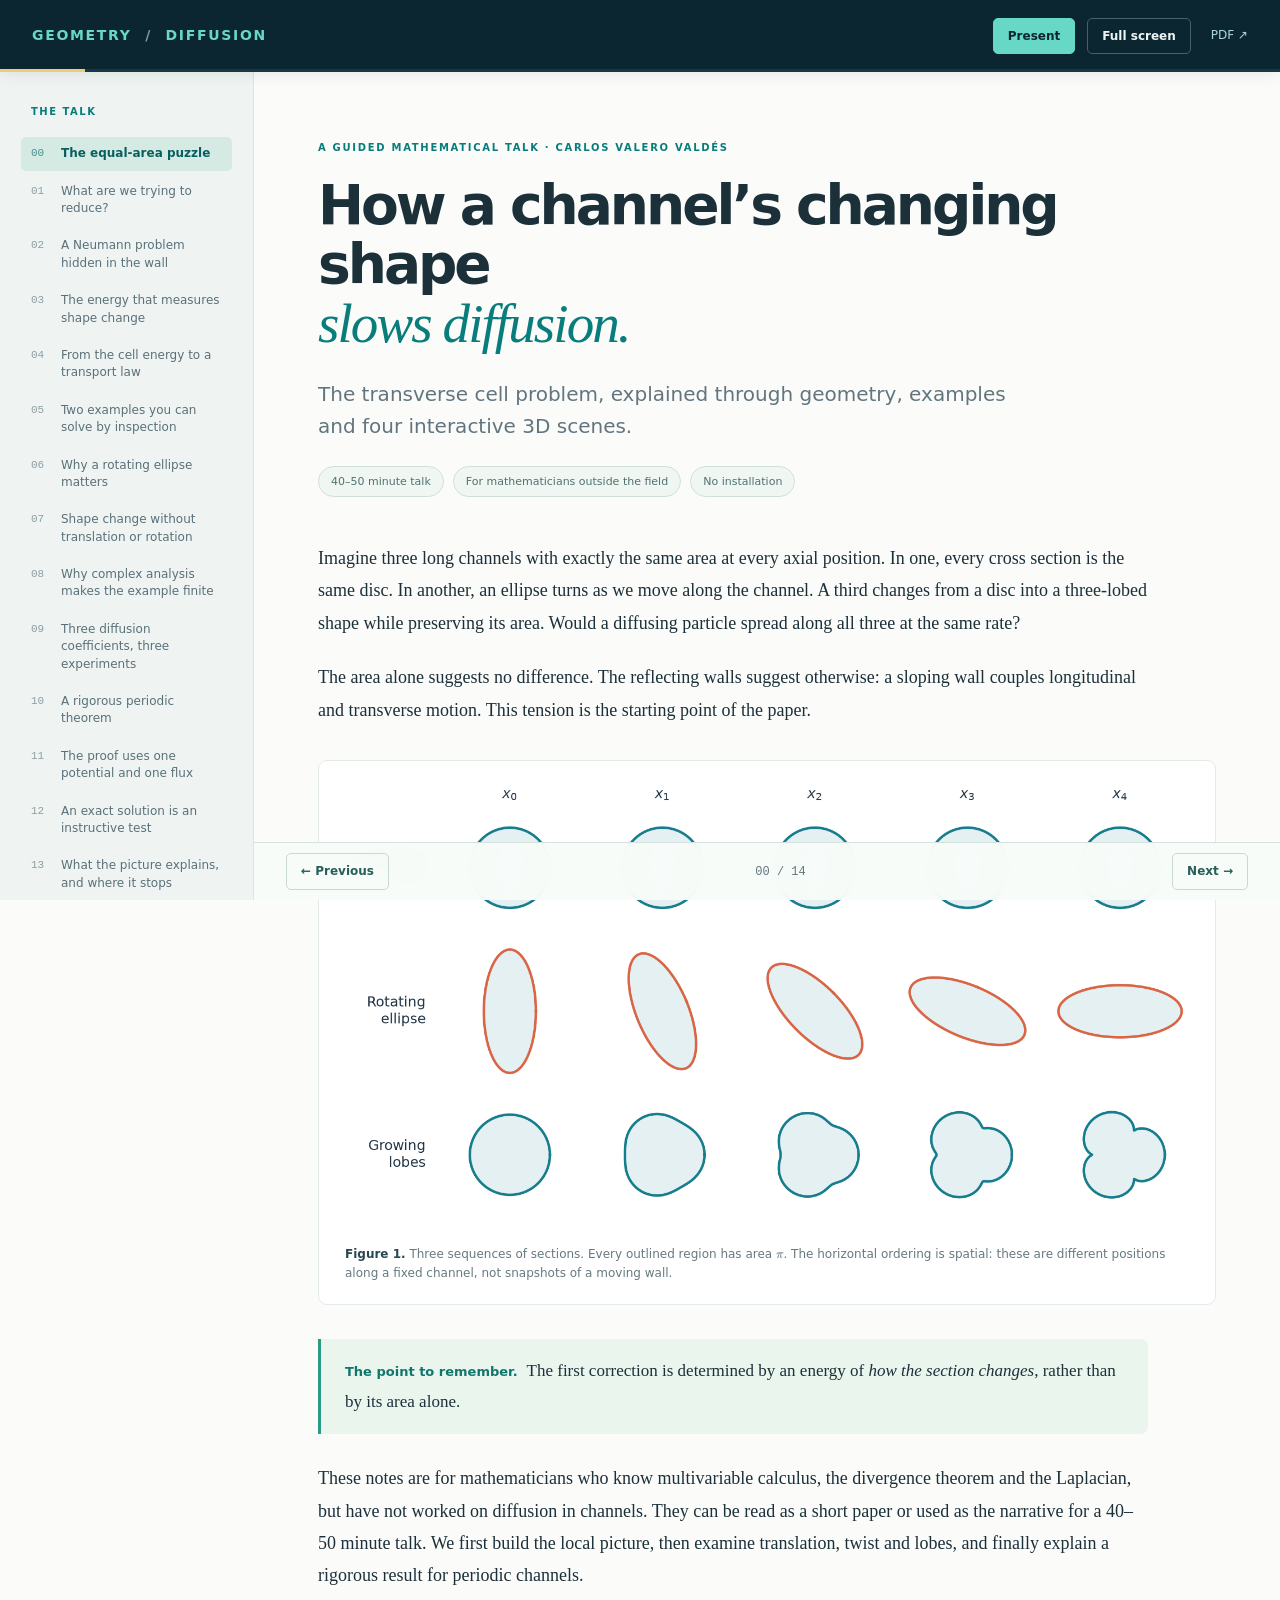
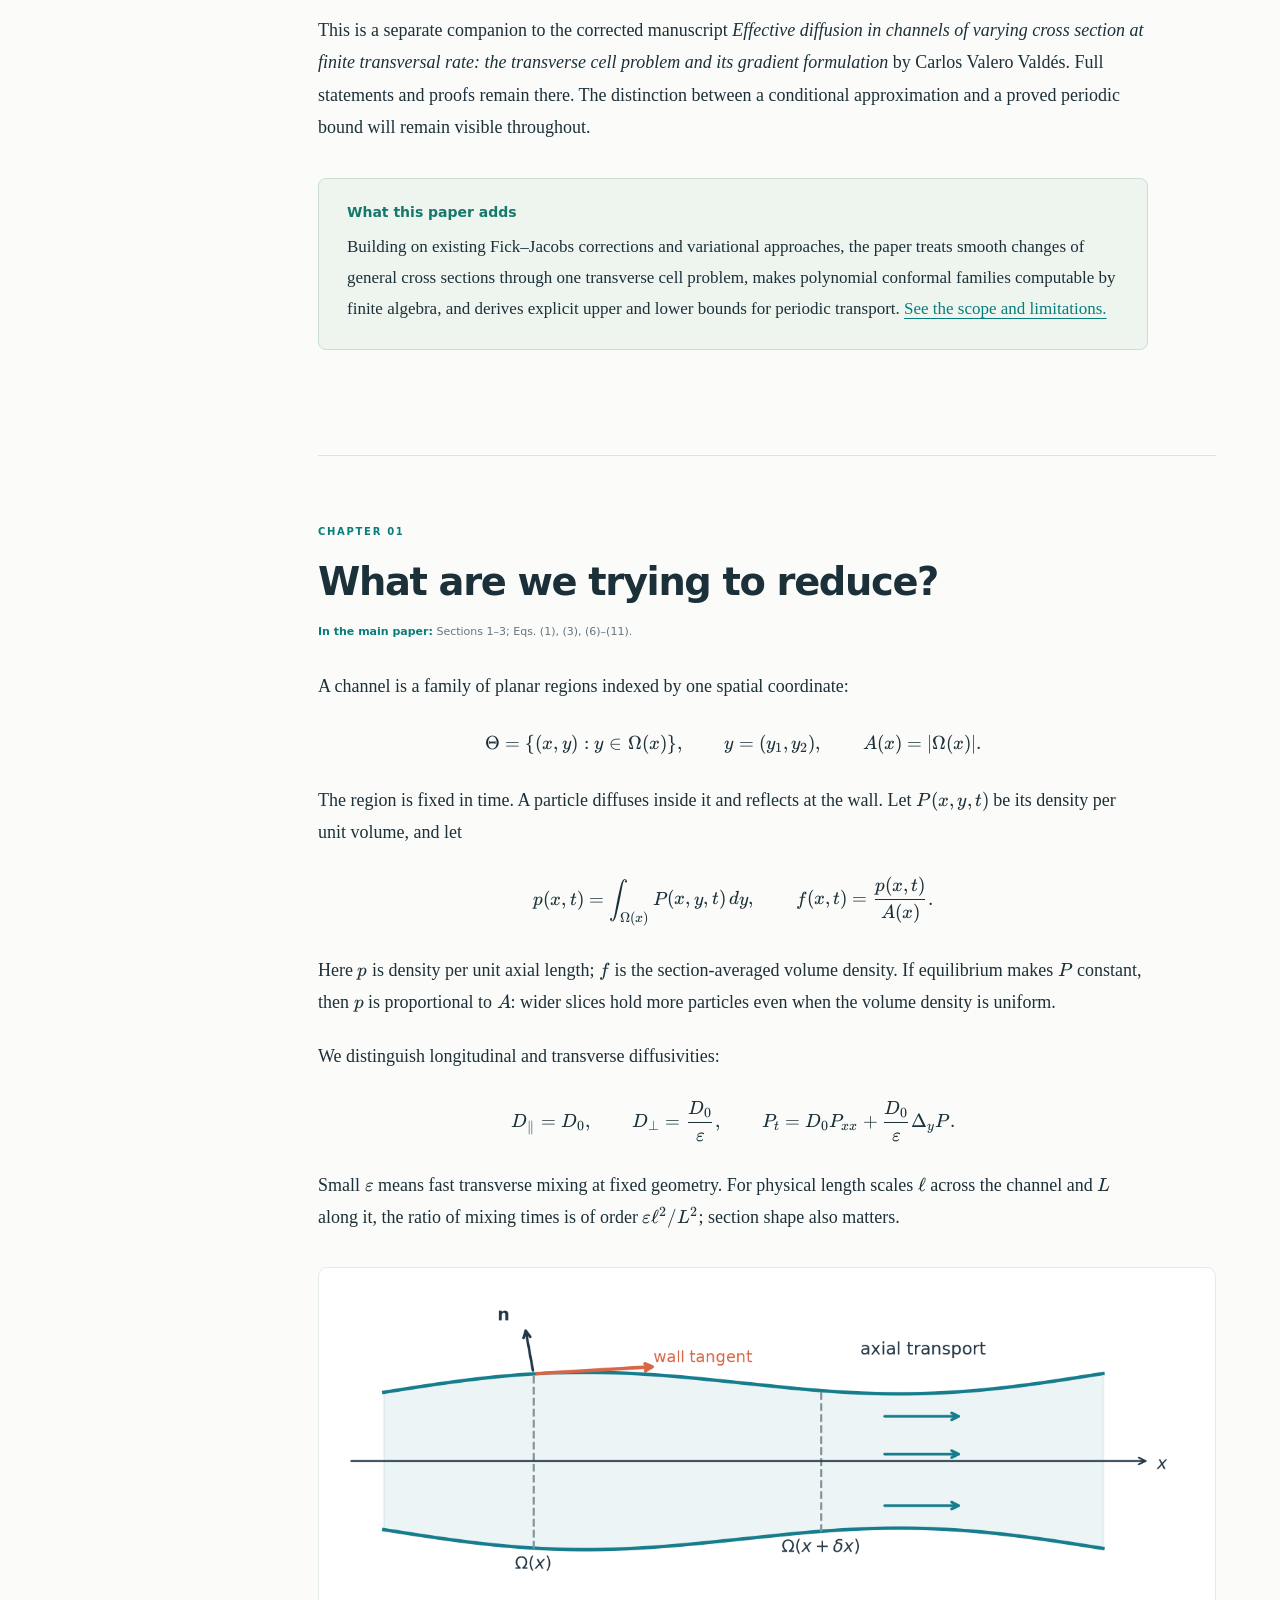
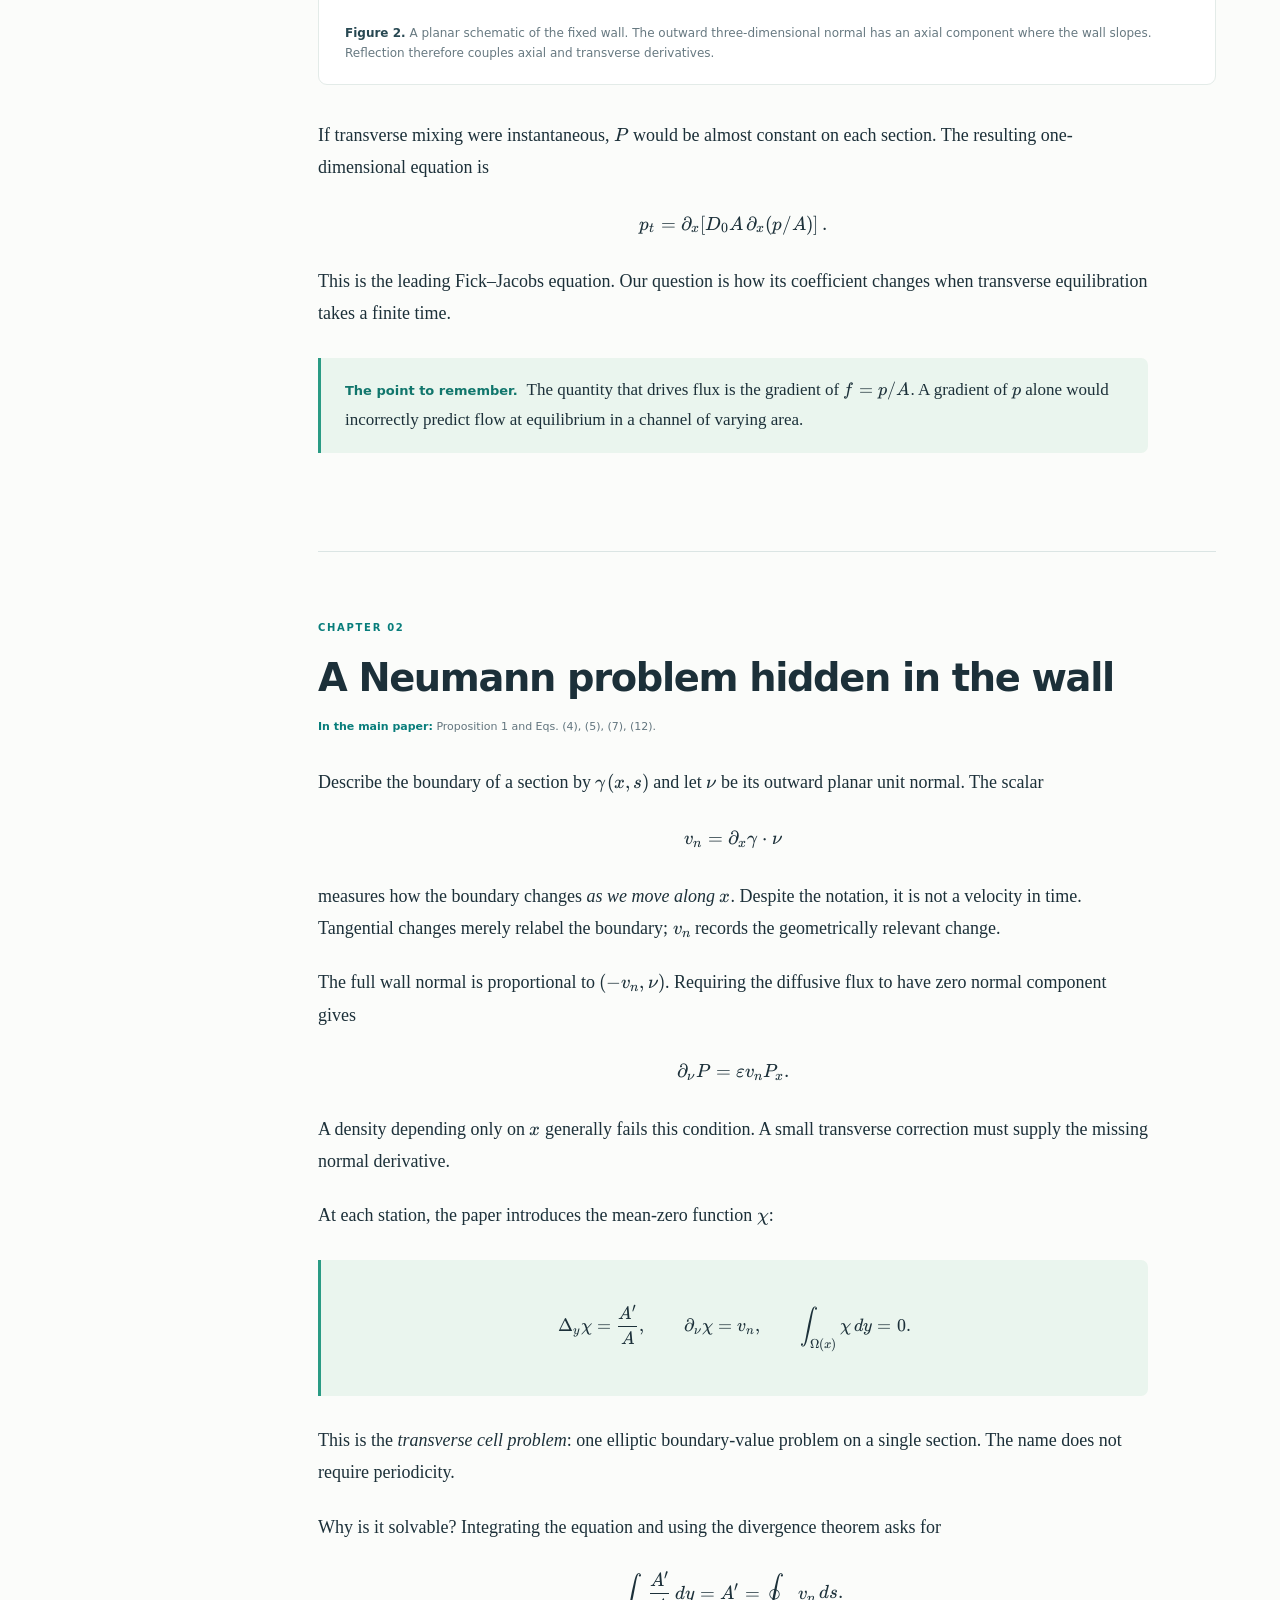
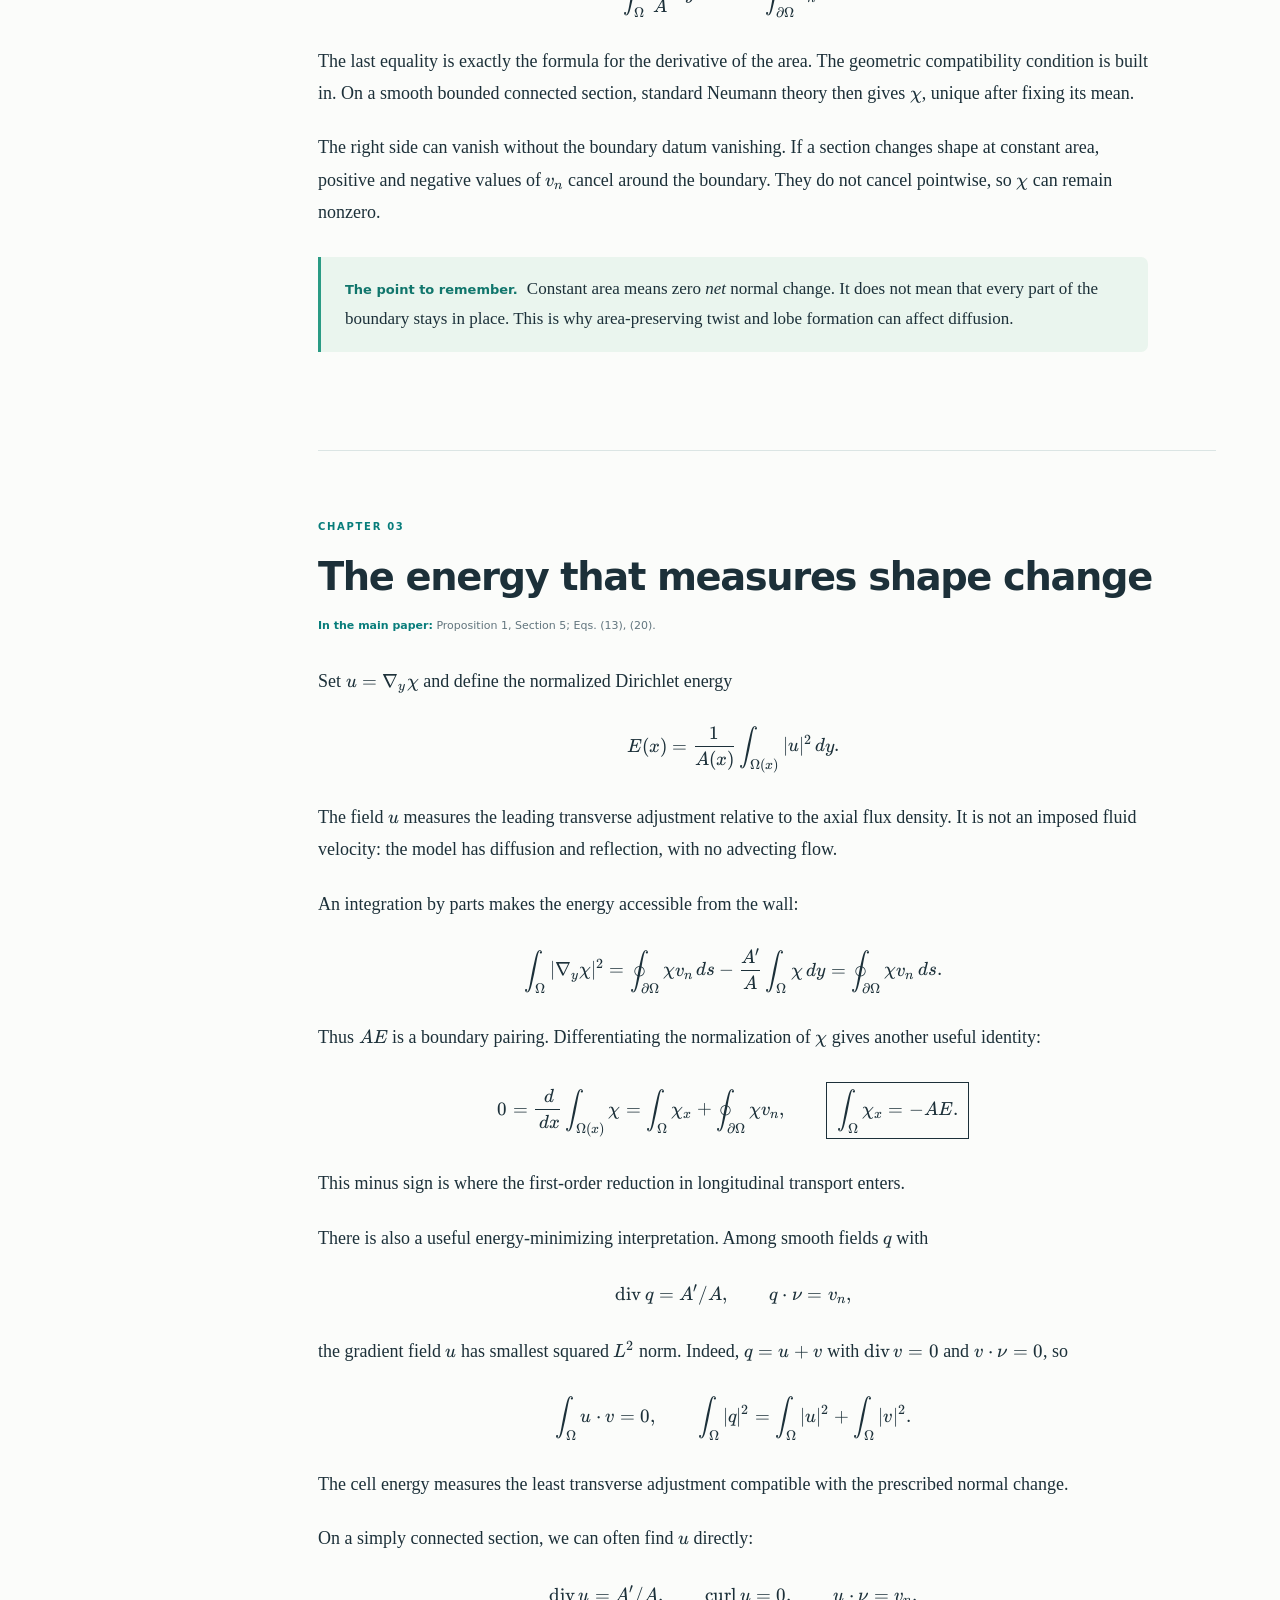
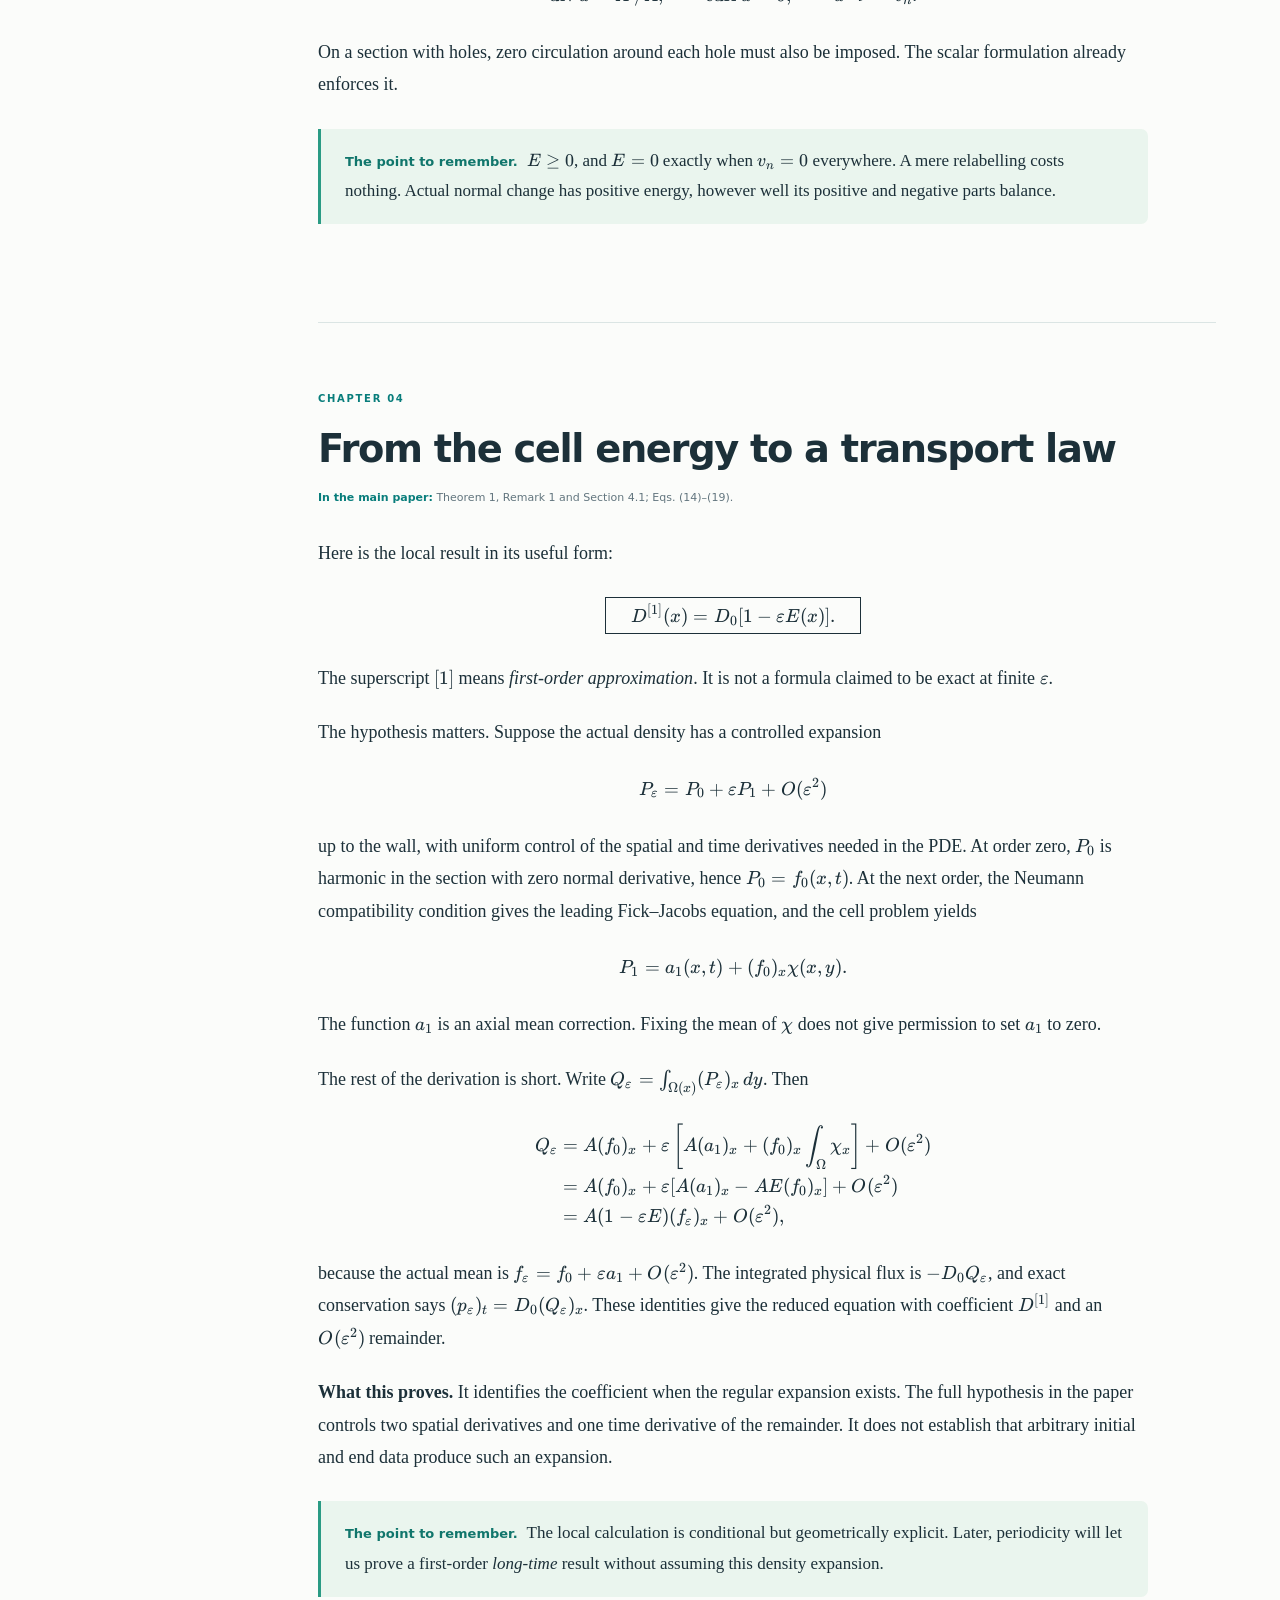
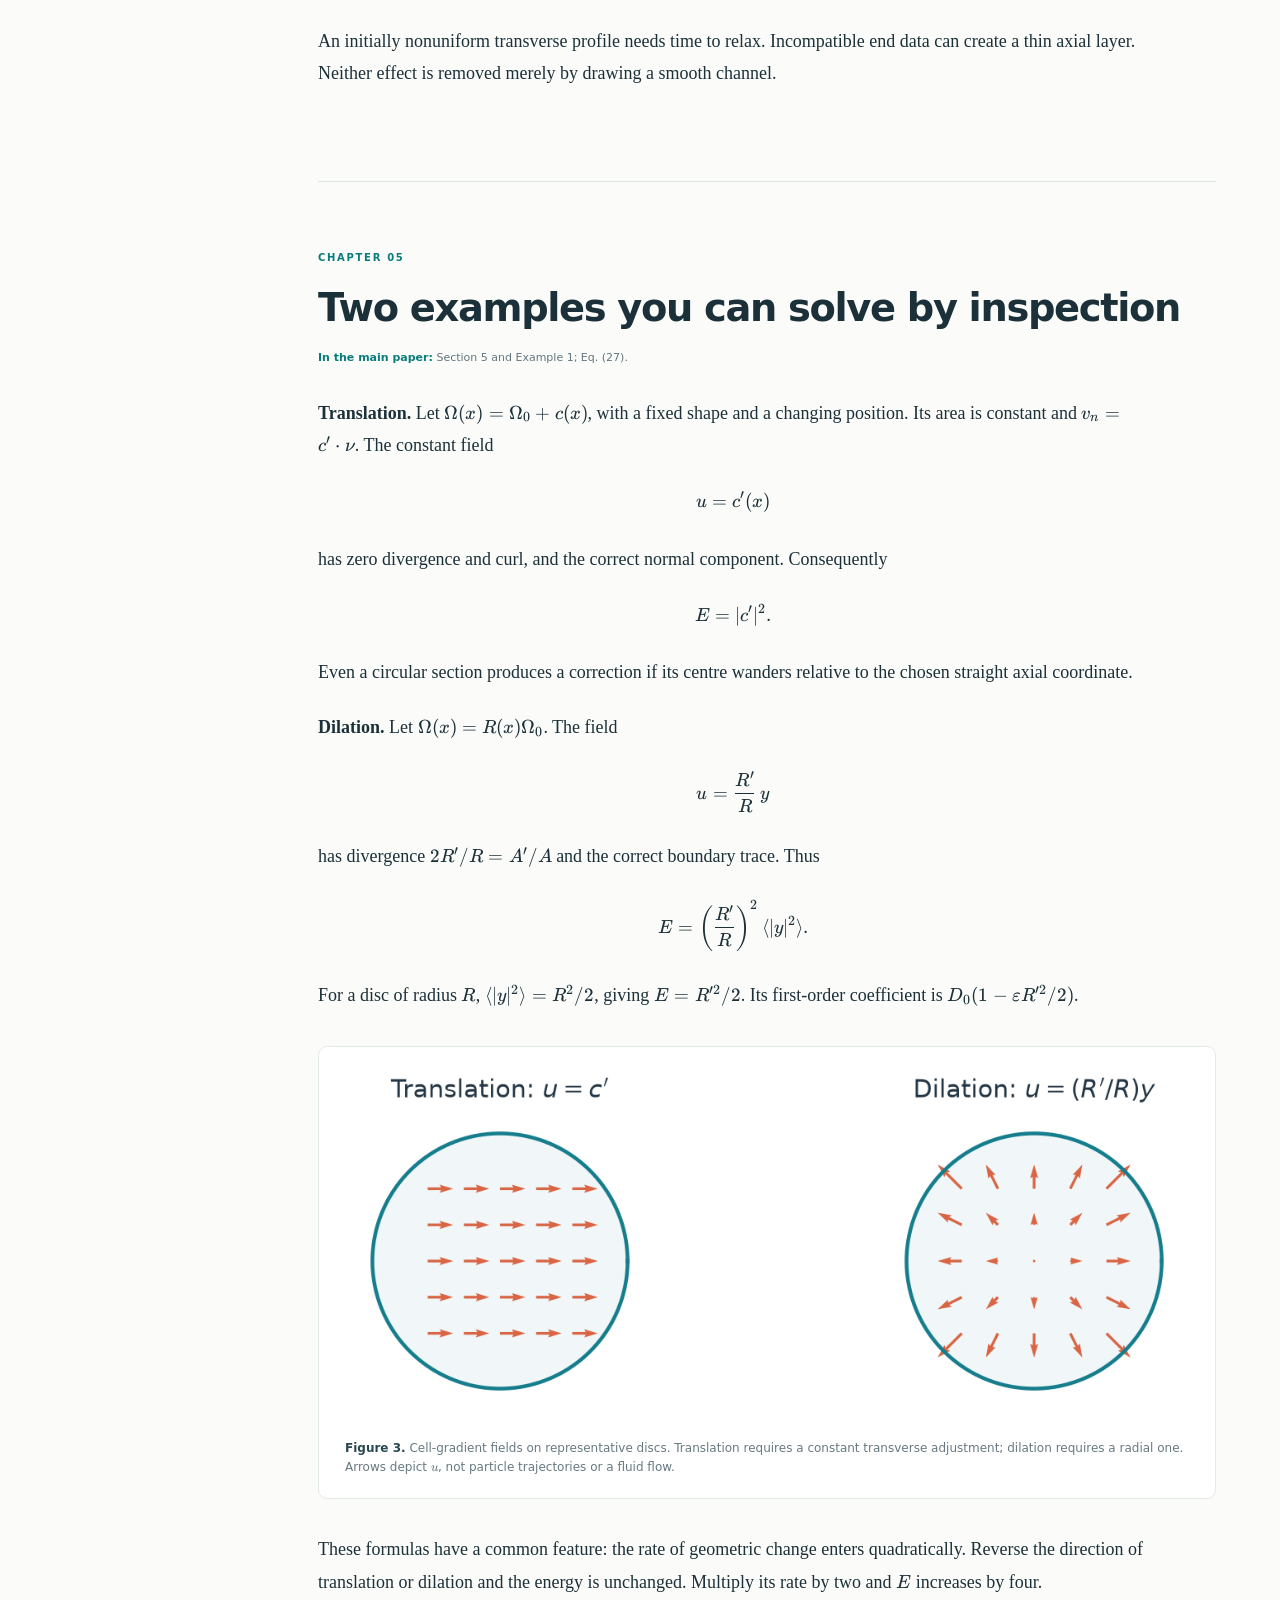
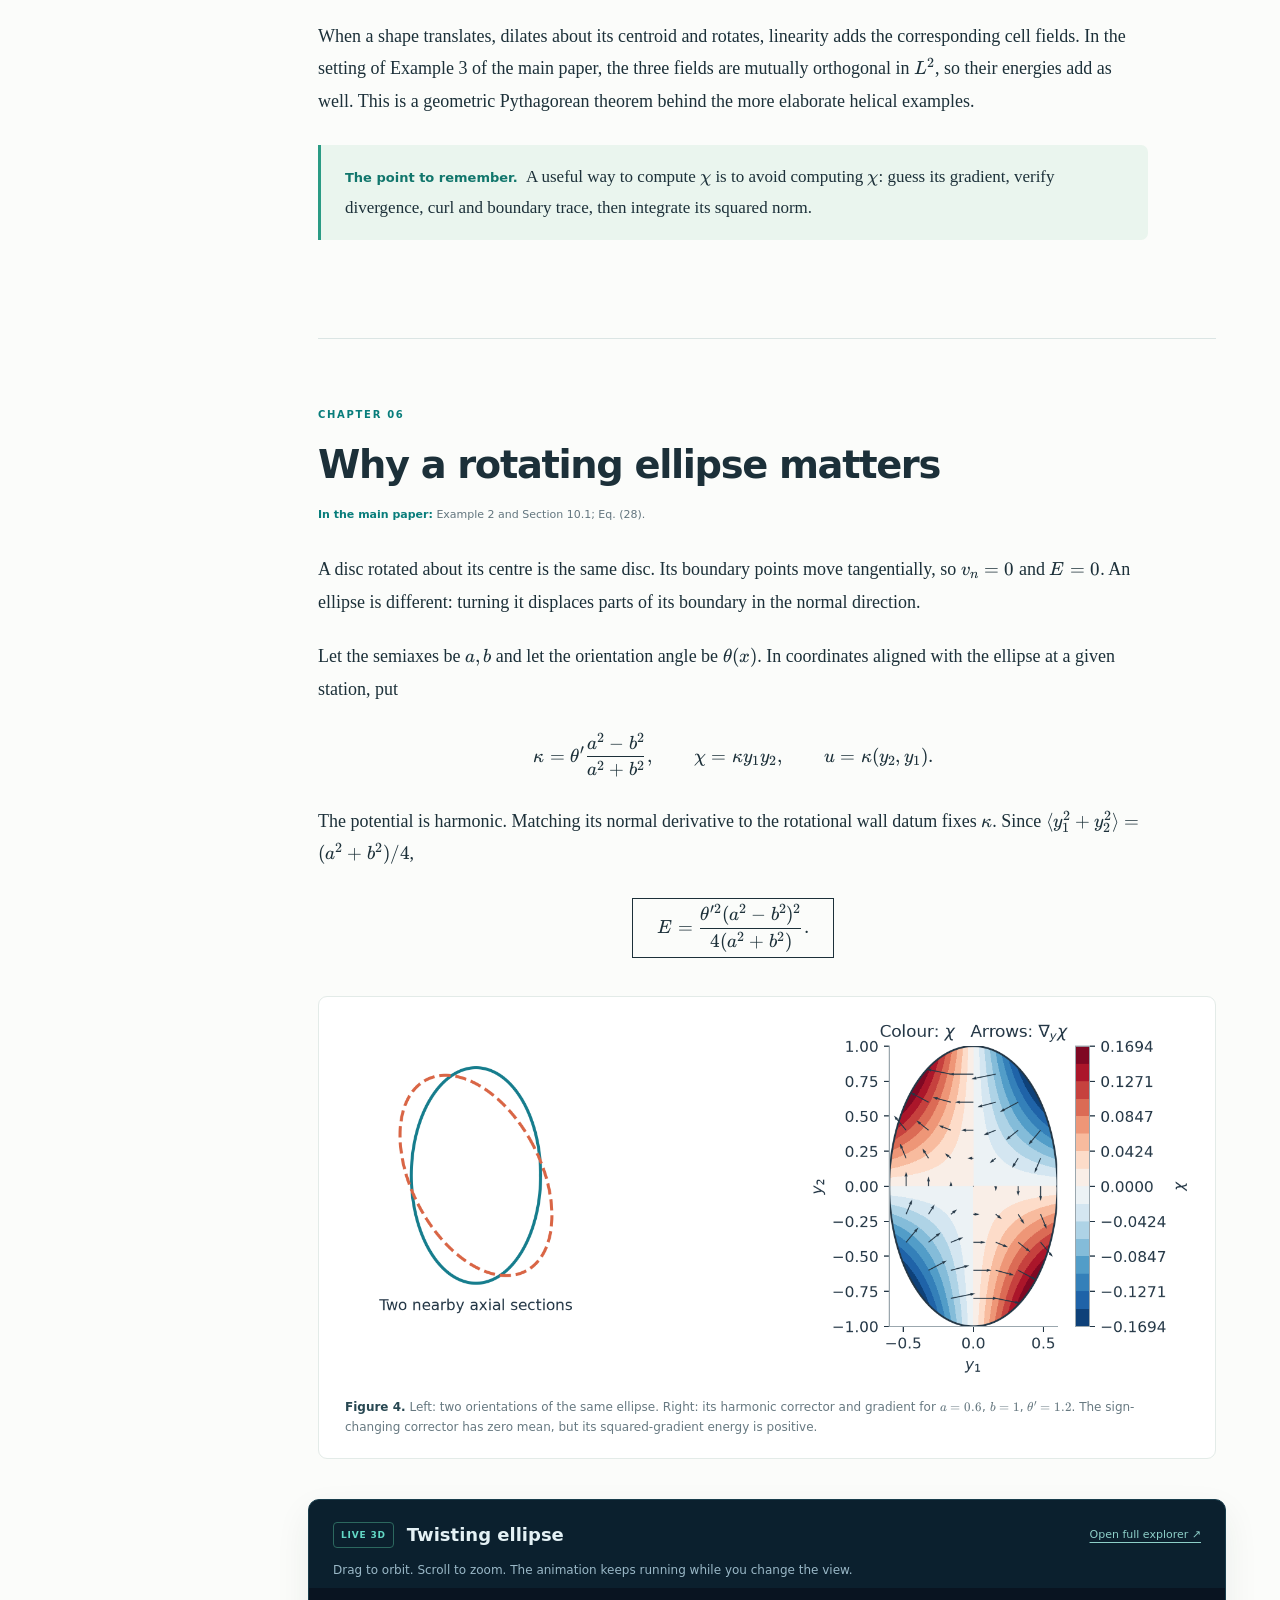
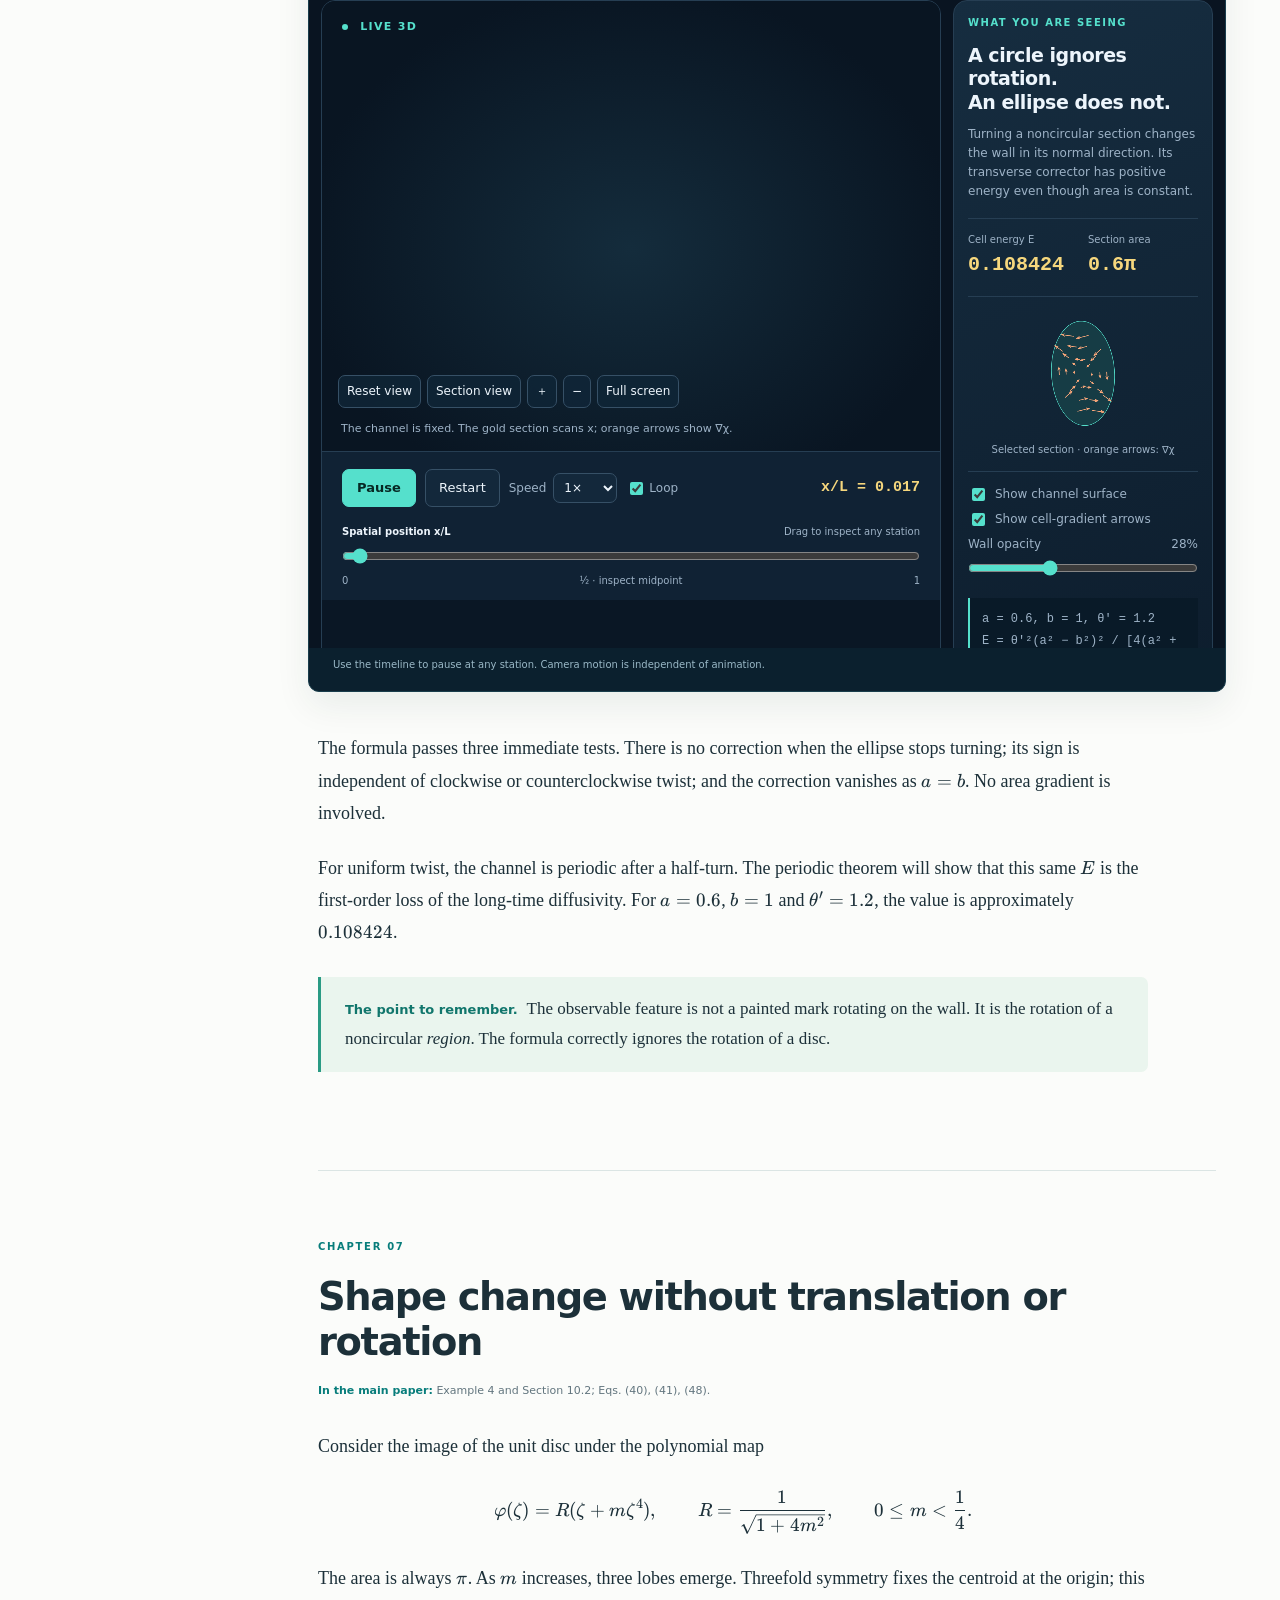
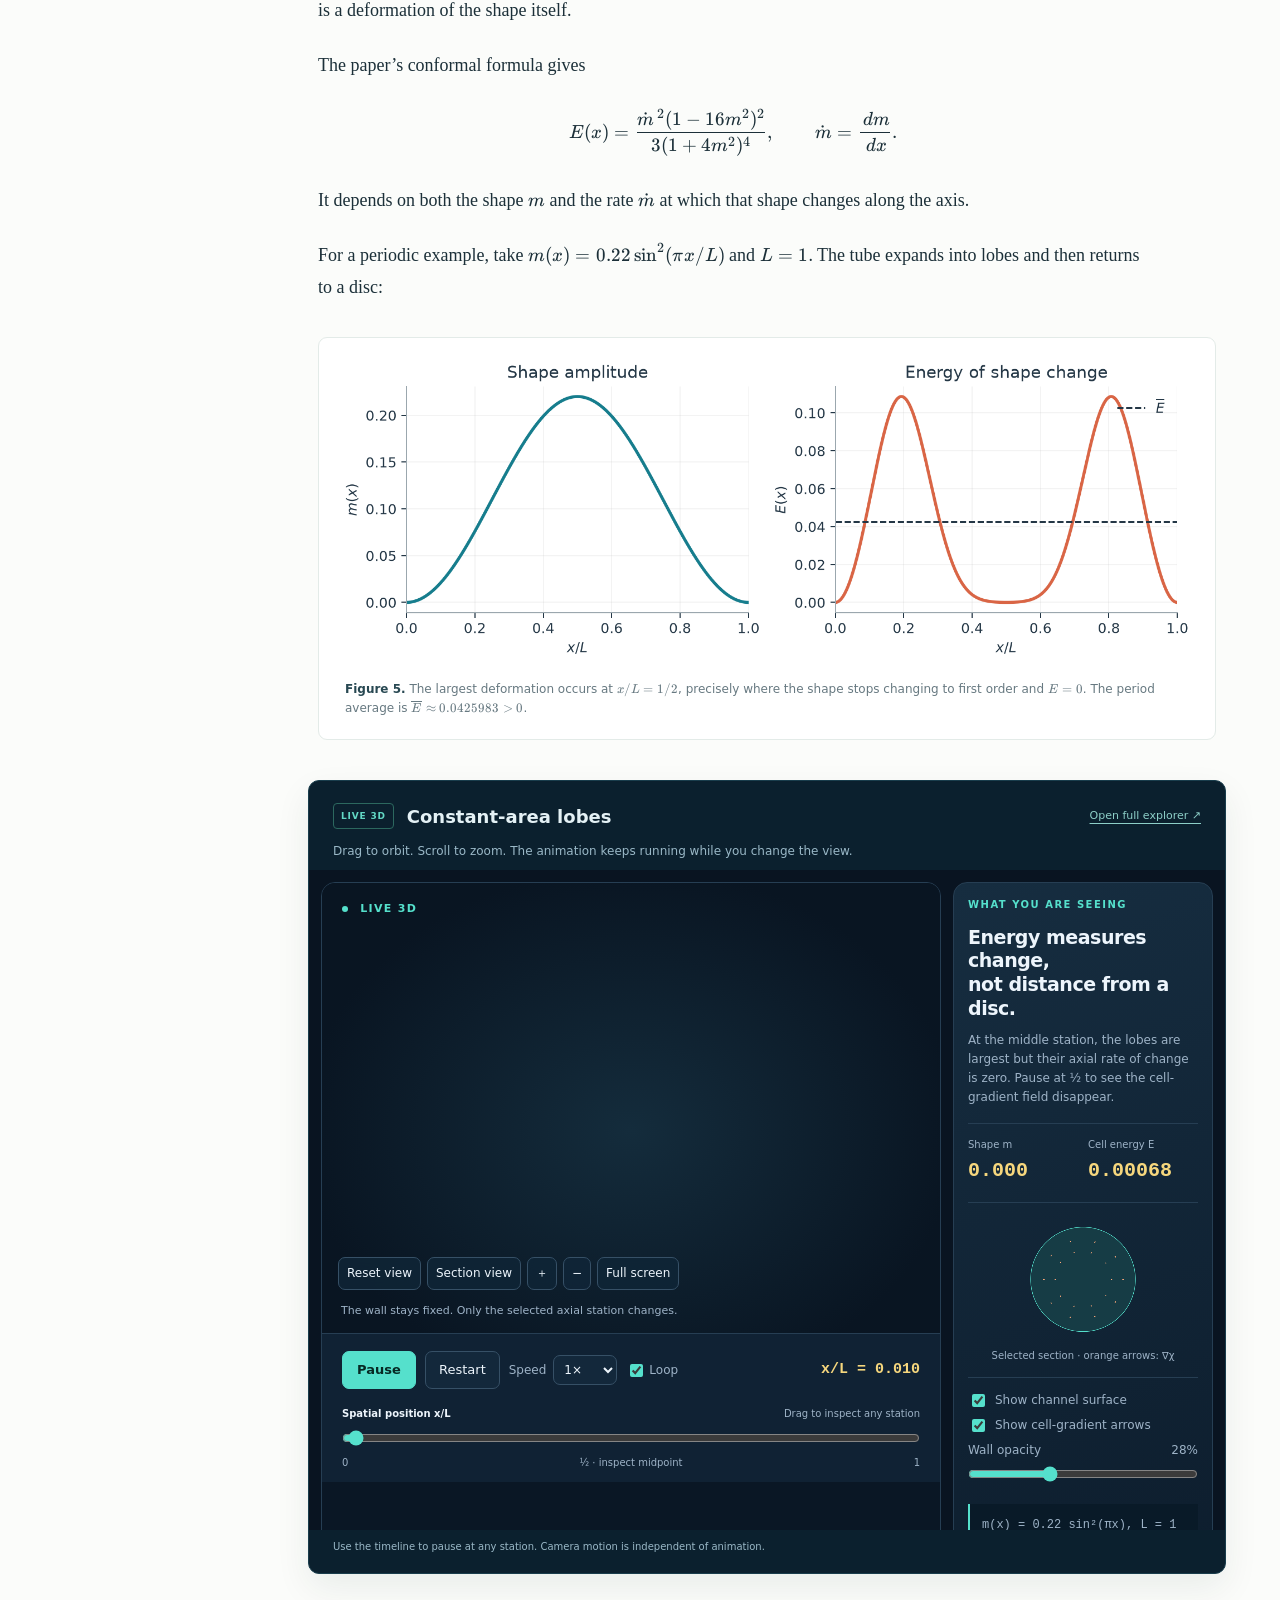
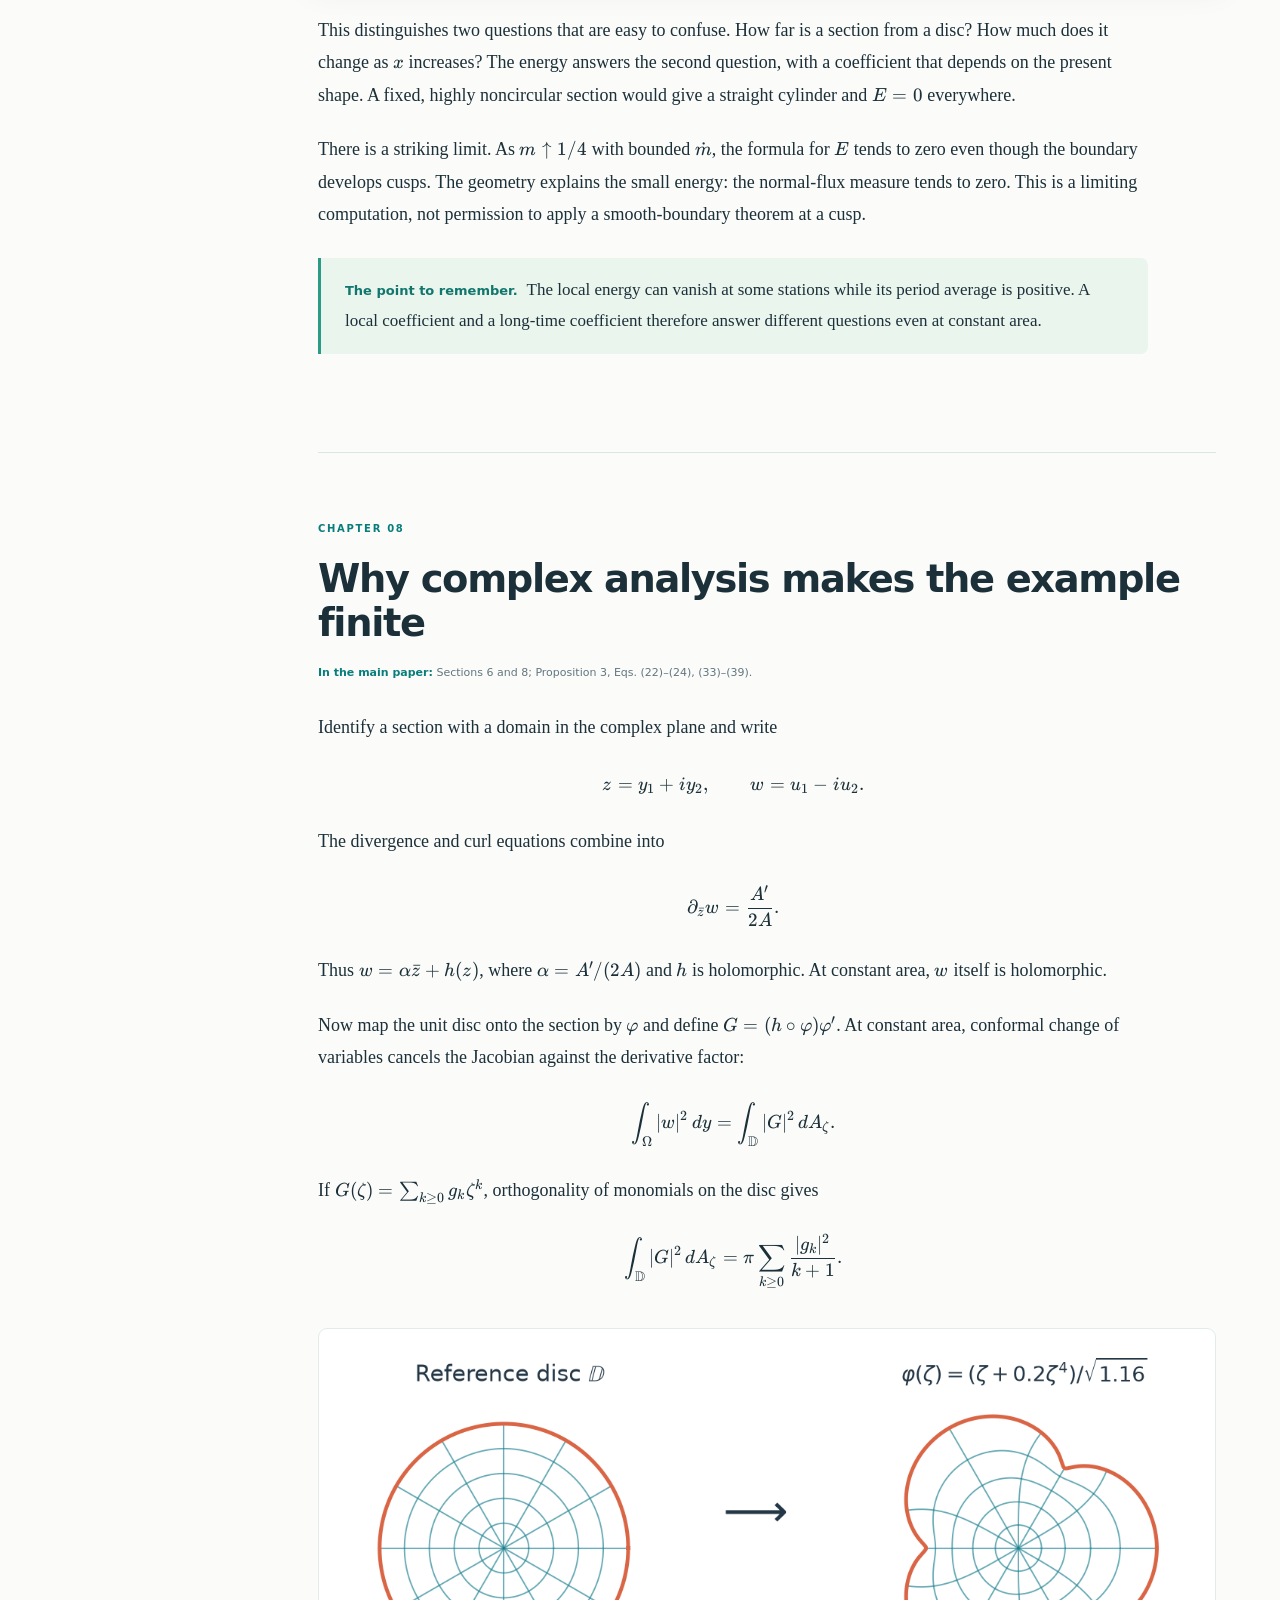
==== index.html @ 23d2cef8 "Publish interactive geometry and diffusion presentation" ====
<!doctype html><html lang="en"><head><meta charset="utf-8"><meta name="viewport" content="width=device-width,initial-scale=1"><meta name="description" content="An accessible mathematical talk about how changing cross sections slow diffusion, with four interactive 3D examples."><meta name="theme-color" content="#0c2631"><title>How a channel’s changing shape slows diffusion</title><link rel="stylesheet" href="vendor/katex.min.css"><link rel="stylesheet" href="site.css"></head><body>
<a class="skip" href="#opening">Skip to the presentation</a>
<header class="topbar"><a class="wordmark" href="#opening">GEOMETRY <span>/</span> DIFFUSION</a><div class="top-actions"><button id="contentsButton" aria-expanded="false">Contents</button><button id="presentButton">Present</button><button id="fullscreenButton">Full screen</button><a href="expository_annex.pdf">PDF ↗</a></div><div class="progress"><span id="progress"></span></div></header>
<aside class="contents" id="contents"><div class="contents-title">THE TALK</div><nav aria-label="Chapters"><a href="#opening" data-chapter="0"><span>00</span>The equal-area puzzle</a><a href="#what-are-we-trying-to-reduce" data-chapter="1"><span>01</span>What are we trying to reduce?</a><a href="#a-neumann-problem-hidden-in-the-wall" data-chapter="2"><span>02</span>A Neumann problem hidden in the wall</a><a href="#the-energy-that-measures-shape-change" data-chapter="3"><span>03</span>The energy that measures shape change</a><a href="#from-the-cell-energy-to-a-transport-law" data-chapter="4"><span>04</span>From the cell energy to a transport law</a><a href="#two-examples-you-can-solve-by-inspection" data-chapter="5"><span>05</span>Two examples you can solve by inspection</a><a href="#why-a-rotating-ellipse-matters" data-chapter="6"><span>06</span>Why a rotating ellipse matters</a><a href="#shape-change-without-translation-or-rotation" data-chapter="7"><span>07</span>Shape change without translation or rotation</a><a href="#why-complex-analysis-makes-the-example-finite" data-chapter="8"><span>08</span>Why complex analysis makes the example finite</a><a href="#three-diffusion-coefficients-three-experiments" data-chapter="9"><span>09</span>Three diffusion coefficients, three experiments</a><a href="#a-rigorous-periodic-theorem" data-chapter="10"><span>10</span>A rigorous periodic theorem</a><a href="#the-proof-uses-one-potential-and-one-flux" data-chapter="11"><span>11</span>The proof uses one potential and one flux</a><a href="#an-exact-solution-is-an-instructive-test" data-chapter="12"><span>12</span>An exact solution is an instructive test</a><a href="#what-the-picture-explains-and-where-it-stops" data-chapter="13"><span>13</span>What the picture explains, and where it stops</a><a href="#a-route-through-the-talk-and-the-paper" data-chapter="14"><span>14</span>A route through the talk and the paper</a></nav><div class="contents-foot"><a href="interactive3d/index.html">Open the 3D explorer ↗</a><p>One cell problem.<br>Many geometries.</p></div></aside>
<main id="document"><section class="chapter" id="opening" data-index="0"><div class="hero-kicker">A GUIDED MATHEMATICAL TALK · CARLOS VALERO VALDÉS</div><h1>How a channel’s changing shape<br><em>slows diffusion.</em></h1><p class="hero-subtitle">The transverse cell problem, explained through geometry, examples and four interactive 3D scenes.</p><div class="hero-meta"><span>40–50 minute talk</span><span>For mathematicians outside the field</span><span>No installation</span></div><div class="prose"><p>Imagine three long channels with exactly the same area at every axial position. In one, every cross section is the same disc. In another, an ellipse turns as we move along the channel. A third changes from a disc into a three-lobed shape while preserving its area. Would a diffusing particle spread along all three at the same rate?</p>
<p>The area alone suggests no difference. The reflecting walls suggest otherwise: a sloping wall couples longitudinal and transverse motion. This tension is the starting point of the paper.</p>
<figure><img src="figures/same_area.png" alt="Three sequences of cross sections with the same area: disc, twisted ellipse and lobes." loading="lazy"><figcaption><strong>Figure 1.</strong> Three sequences of sections. Every outlined region has area <span class="katex"><span class="katex-mathml"><math xmlns="http://www.w3.org/1998/Math/MathML"><semantics><mrow><mi>π</mi></mrow><annotation encoding="application/x-tex">\pi</annotation></semantics></math></span><span class="katex-html" aria-hidden="true"><span class="katex-base"><span class="katex-strut" style="height:0.4306em;"></span><span class="mord mathnormal" style="margin-right:0.0359em;">π</span></span></span></span>. The horizontal ordering is spatial: these are different positions along a fixed channel, not snapshots of a moving wall.</figcaption></figure>
<div class="tcolorbox">
<p><span class="sans-serif"><strong>The point to remember.</strong></span> The first correction is determined by an energy of <em>how the section changes</em>, rather than by its area alone.</p>
</div>
<p>These notes are for mathematicians who know multivariable calculus, the divergence theorem and the Laplacian, but have not worked on diffusion in channels. They can be read as a short paper or used as the narrative for a 40–50 minute talk. We first build the local picture, then examine translation, twist and lobes, and finally explain a rigorous result for periodic channels.</p>
<p>This is a separate companion to the corrected manuscript <em>Effective diffusion in channels of varying cross section at finite transversal rate: the transverse cell problem and its gradient formulation</em> by Carlos Valero Valdés. Full statements and proofs remain there. The distinction between a conditional approximation and a proved periodic bound will remain visible throughout.</p>
<div class="contribution"><h3>What this paper adds</h3><p>Building on existing Fick–Jacobs corrections and variational approaches, the paper treats smooth changes of general cross sections through one transverse cell problem, makes polynomial conformal families computable by finite algebra, and derives explicit upper and lower bounds for periodic transport. <a href="#what-the-picture-explains-and-where-it-stops">See the scope and limitations.</a></p></div></div></section>
<section class="chapter" id="what-are-we-trying-to-reduce" data-index="1"><div class="chapter-kicker">CHAPTER 01</div><h2>What are we trying to reduce?</h2><div class="prose">
<p class="source-note"><span>In the main paper:</span> Sections 1–3; Eqs. (1), (3), (6)–(11).</p>
<p>A channel is a family of planar regions indexed by one spatial coordinate: <span class="katex-display"><span class="katex"><span class="katex-mathml"><math xmlns="http://www.w3.org/1998/Math/MathML" display="block"><semantics><mrow><mi mathvariant="normal">Θ</mi><mo>=</mo><mo stretchy="false">{</mo><mo stretchy="false">(</mo><mi>x</mi><mo separator="true">,</mo><mi>y</mi><mo stretchy="false">)</mo><mo>:</mo><mi>y</mi><mo>∈</mo><mi mathvariant="normal">Ω</mi><mo stretchy="false">(</mo><mi>x</mi><mo stretchy="false">)</mo><mo stretchy="false">}</mo><mo separator="true">,</mo><mspace width="2em"/><mi>y</mi><mo>=</mo><mo stretchy="false">(</mo><msub><mi>y</mi><mn>1</mn></msub><mo separator="true">,</mo><msub><mi>y</mi><mn>2</mn></msub><mo stretchy="false">)</mo><mo separator="true">,</mo><mspace width="2em"/><mi>A</mi><mo stretchy="false">(</mo><mi>x</mi><mo stretchy="false">)</mo><mo>=</mo><mi mathvariant="normal">∣</mi><mi mathvariant="normal">Ω</mi><mo stretchy="false">(</mo><mi>x</mi><mo stretchy="false">)</mo><mi mathvariant="normal">∣</mi><mi mathvariant="normal">.</mi></mrow><annotation encoding="application/x-tex">\Theta=\{(x,y):y\in\Omega(x)\},\qquad
 y=(y_1,y_2),\qquad A(x)=|\Omega(x)|.</annotation></semantics></math></span><span class="katex-html" aria-hidden="true"><span class="katex-base"><span class="katex-strut" style="height:0.6833em;"></span><span class="mord">Θ</span><span class="mspace" style="margin-right:0.2778em;"></span><span class="mrel">=</span><span class="mspace" style="margin-right:0.2778em;"></span></span><span class="katex-base"><span class="katex-strut" style="height:1em;vertical-align:-0.25em;"></span><span class="mopen">{(</span><span class="mord mathnormal">x</span><span class="mpunct">,</span><span class="mspace" style="margin-right:0.1667em;"></span><span class="mord mathnormal" style="margin-right:0.0359em;">y</span><span class="mclose">)</span><span class="mspace" style="margin-right:0.2778em;"></span><span class="mrel">:</span><span class="mspace" style="margin-right:0.2778em;"></span></span><span class="katex-base"><span class="katex-strut" style="height:0.7335em;vertical-align:-0.1944em;"></span><span class="mord mathnormal" style="margin-right:0.0359em;">y</span><span class="mspace" style="margin-right:0.2778em;"></span><span class="mrel">∈</span><span class="mspace" style="margin-right:0.2778em;"></span></span><span class="katex-base"><span class="katex-strut" style="height:1em;vertical-align:-0.25em;"></span><span class="mord">Ω</span><span class="mopen">(</span><span class="mord mathnormal">x</span><span class="mclose">)}</span><span class="mpunct">,</span><span class="mspace" style="margin-right:2em;"></span><span class="mspace" style="margin-right:0.1667em;"></span><span class="mord mathnormal" style="margin-right:0.0359em;">y</span><span class="mspace" style="margin-right:0.2778em;"></span><span class="mrel">=</span><span class="mspace" style="margin-right:0.2778em;"></span></span><span class="katex-base"><span class="katex-strut" style="height:1em;vertical-align:-0.25em;"></span><span class="mopen">(</span><span class="mord"><span class="mord mathnormal" style="margin-right:0.0359em;">y</span><span class="msupsub"><span class="vlist-t vlist-t2"><span class="vlist-r"><span class="vlist" style="height:0.3011em;"><span style="top:-2.55em;margin-left:-0.0359em;margin-right:0.05em;"><span class="pstrut" style="height:2.7em;"></span><span class="katex-sizing reset-size6 size3 mtight"><span class="mord mtight">1</span></span></span></span><span class="vlist-s">​</span></span><span class="vlist-r"><span class="vlist" style="height:0.15em;"><span></span></span></span></span></span></span><span class="mpunct">,</span><span class="mspace" style="margin-right:0.1667em;"></span><span class="mord"><span class="mord mathnormal" style="margin-right:0.0359em;">y</span><span class="msupsub"><span class="vlist-t vlist-t2"><span class="vlist-r"><span class="vlist" style="height:0.3011em;"><span style="top:-2.55em;margin-left:-0.0359em;margin-right:0.05em;"><span class="pstrut" style="height:2.7em;"></span><span class="katex-sizing reset-size6 size3 mtight"><span class="mord mtight">2</span></span></span></span><span class="vlist-s">​</span></span><span class="vlist-r"><span class="vlist" style="height:0.15em;"><span></span></span></span></span></span></span><span class="mclose">)</span><span class="mpunct">,</span><span class="mspace" style="margin-right:2em;"></span><span class="mspace" style="margin-right:0.1667em;"></span><span class="mord mathnormal">A</span><span class="mopen">(</span><span class="mord mathnormal">x</span><span class="mclose">)</span><span class="mspace" style="margin-right:0.2778em;"></span><span class="mrel">=</span><span class="mspace" style="margin-right:0.2778em;"></span></span><span class="katex-base"><span class="katex-strut" style="height:1em;vertical-align:-0.25em;"></span><span class="mord">∣Ω</span><span class="mopen">(</span><span class="mord mathnormal">x</span><span class="mclose">)</span><span class="mord">∣.</span></span></span></span></span> The region is fixed in time. A particle diffuses inside it and reflects at the wall. Let <span class="katex"><span class="katex-mathml"><math xmlns="http://www.w3.org/1998/Math/MathML"><semantics><mrow><mi>P</mi><mo stretchy="false">(</mo><mi>x</mi><mo separator="true">,</mo><mi>y</mi><mo separator="true">,</mo><mi>t</mi><mo stretchy="false">)</mo></mrow><annotation encoding="application/x-tex">P(x,y,t)</annotation></semantics></math></span><span class="katex-html" aria-hidden="true"><span class="katex-base"><span class="katex-strut" style="height:1em;vertical-align:-0.25em;"></span><span class="mord mathnormal" style="margin-right:0.1389em;">P</span><span class="mopen">(</span><span class="mord mathnormal">x</span><span class="mpunct">,</span><span class="mspace" style="margin-right:0.1667em;"></span><span class="mord mathnormal" style="margin-right:0.0359em;">y</span><span class="mpunct">,</span><span class="mspace" style="margin-right:0.1667em;"></span><span class="mord mathnormal">t</span><span class="mclose">)</span></span></span></span> be its density per unit volume, and let <span class="katex-display"><span class="katex"><span class="katex-mathml"><math xmlns="http://www.w3.org/1998/Math/MathML" display="block"><semantics><mrow><mi>p</mi><mo stretchy="false">(</mo><mi>x</mi><mo separator="true">,</mo><mi>t</mi><mo stretchy="false">)</mo><mo>=</mo><msub><mo>∫</mo><mrow><mi mathvariant="normal">Ω</mi><mo stretchy="false">(</mo><mi>x</mi><mo stretchy="false">)</mo></mrow></msub><mi>P</mi><mo stretchy="false">(</mo><mi>x</mi><mo separator="true">,</mo><mi>y</mi><mo separator="true">,</mo><mi>t</mi><mo stretchy="false">)</mo><mtext> </mtext><mi>d</mi><mi>y</mi><mo separator="true">,</mo><mspace width="2em"/><mi>f</mi><mo stretchy="false">(</mo><mi>x</mi><mo separator="true">,</mo><mi>t</mi><mo stretchy="false">)</mo><mo>=</mo><mfrac><mrow><mi>p</mi><mo stretchy="false">(</mo><mi>x</mi><mo separator="true">,</mo><mi>t</mi><mo stretchy="false">)</mo></mrow><mrow><mi>A</mi><mo stretchy="false">(</mo><mi>x</mi><mo stretchy="false">)</mo></mrow></mfrac><mi mathvariant="normal">.</mi></mrow><annotation encoding="application/x-tex">p(x,t)=\int_{\Omega(x)}P(x,y,t)\,dy,\qquad f(x,t)=\frac{p(x,t)}{A(x)}.</annotation></semantics></math></span><span class="katex-html" aria-hidden="true"><span class="katex-base"><span class="katex-strut" style="height:1em;vertical-align:-0.25em;"></span><span class="mord mathnormal">p</span><span class="mopen">(</span><span class="mord mathnormal">x</span><span class="mpunct">,</span><span class="mspace" style="margin-right:0.1667em;"></span><span class="mord mathnormal">t</span><span class="mclose">)</span><span class="mspace" style="margin-right:0.2778em;"></span><span class="mrel">=</span><span class="mspace" style="margin-right:0.2778em;"></span></span><span class="katex-base"><span class="katex-strut" style="height:2.447em;vertical-align:-1.0869em;"></span><span class="mop"><span class="mop op-symbol large-op" style="margin-right:0.4445em;position:relative;top:-0.0011em;">∫</span><span class="msupsub"><span class="vlist-t vlist-t2"><span class="vlist-r"><span class="vlist" style="height:-0.3869em;"><span style="top:-1.7881em;margin-left:-0.4445em;margin-right:0.05em;"><span class="pstrut" style="height:2.7em;"></span><span class="katex-sizing reset-size6 size3 mtight"><span class="mord mtight"><span class="mord mtight">Ω</span><span class="mopen mtight">(</span><span class="mord mathnormal mtight">x</span><span class="mclose mtight">)</span></span></span></span></span><span class="vlist-s">​</span></span><span class="vlist-r"><span class="vlist" style="height:1.0869em;"><span></span></span></span></span></span></span><span class="mspace" style="margin-right:0.1667em;"></span><span class="mord mathnormal" style="margin-right:0.1389em;">P</span><span class="mopen">(</span><span class="mord mathnormal">x</span><span class="mpunct">,</span><span class="mspace" style="margin-right:0.1667em;"></span><span class="mord mathnormal" style="margin-right:0.0359em;">y</span><span class="mpunct">,</span><span class="mspace" style="margin-right:0.1667em;"></span><span class="mord mathnormal">t</span><span class="mclose">)</span><span class="mspace" style="margin-right:0.1667em;"></span><span class="mord mathnormal">d</span><span class="mord mathnormal" style="margin-right:0.0359em;">y</span><span class="mpunct">,</span><span class="mspace" style="margin-right:2em;"></span><span class="mspace" style="margin-right:0.1667em;"></span><span class="mord mathnormal" style="margin-right:0.1076em;">f</span><span class="mopen">(</span><span class="mord mathnormal">x</span><span class="mpunct">,</span><span class="mspace" style="margin-right:0.1667em;"></span><span class="mord mathnormal">t</span><span class="mclose">)</span><span class="mspace" style="margin-right:0.2778em;"></span><span class="mrel">=</span><span class="mspace" style="margin-right:0.2778em;"></span></span><span class="katex-base"><span class="katex-strut" style="height:2.363em;vertical-align:-0.936em;"></span><span class="mord"><span class="mopen nulldelimiter"></span><span class="mfrac"><span class="vlist-t vlist-t2"><span class="vlist-r"><span class="vlist" style="height:1.427em;"><span style="top:-2.314em;"><span class="pstrut" style="height:3em;"></span><span class="mord"><span class="mord mathnormal">A</span><span class="mopen">(</span><span class="mord mathnormal">x</span><span class="mclose">)</span></span></span><span style="top:-3.23em;"><span class="pstrut" style="height:3em;"></span><span class="frac-line" style="border-bottom-width:0.04em;"></span></span><span style="top:-3.677em;"><span class="pstrut" style="height:3em;"></span><span class="mord"><span class="mord mathnormal">p</span><span class="mopen">(</span><span class="mord mathnormal">x</span><span class="mpunct">,</span><span class="mspace" style="margin-right:0.1667em;"></span><span class="mord mathnormal">t</span><span class="mclose">)</span></span></span></span><span class="vlist-s">​</span></span><span class="vlist-r"><span class="vlist" style="height:0.936em;"><span></span></span></span></span></span><span class="mclose nulldelimiter"></span></span><span class="mord">.</span></span></span></span></span> Here <span class="katex"><span class="katex-mathml"><math xmlns="http://www.w3.org/1998/Math/MathML"><semantics><mrow><mi>p</mi></mrow><annotation encoding="application/x-tex">p</annotation></semantics></math></span><span class="katex-html" aria-hidden="true"><span class="katex-base"><span class="katex-strut" style="height:0.625em;vertical-align:-0.1944em;"></span><span class="mord mathnormal">p</span></span></span></span> is density per unit axial length; <span class="katex"><span class="katex-mathml"><math xmlns="http://www.w3.org/1998/Math/MathML"><semantics><mrow><mi>f</mi></mrow><annotation encoding="application/x-tex">f</annotation></semantics></math></span><span class="katex-html" aria-hidden="true"><span class="katex-base"><span class="katex-strut" style="height:0.8889em;vertical-align:-0.1944em;"></span><span class="mord mathnormal" style="margin-right:0.1076em;">f</span></span></span></span> is the section-averaged volume density. If equilibrium makes <span class="katex"><span class="katex-mathml"><math xmlns="http://www.w3.org/1998/Math/MathML"><semantics><mrow><mi>P</mi></mrow><annotation encoding="application/x-tex">P</annotation></semantics></math></span><span class="katex-html" aria-hidden="true"><span class="katex-base"><span class="katex-strut" style="height:0.6833em;"></span><span class="mord mathnormal" style="margin-right:0.1389em;">P</span></span></span></span> constant, then <span class="katex"><span class="katex-mathml"><math xmlns="http://www.w3.org/1998/Math/MathML"><semantics><mrow><mi>p</mi></mrow><annotation encoding="application/x-tex">p</annotation></semantics></math></span><span class="katex-html" aria-hidden="true"><span class="katex-base"><span class="katex-strut" style="height:0.625em;vertical-align:-0.1944em;"></span><span class="mord mathnormal">p</span></span></span></span> is proportional to <span class="katex"><span class="katex-mathml"><math xmlns="http://www.w3.org/1998/Math/MathML"><semantics><mrow><mi>A</mi></mrow><annotation encoding="application/x-tex">A</annotation></semantics></math></span><span class="katex-html" aria-hidden="true"><span class="katex-base"><span class="katex-strut" style="height:0.6833em;"></span><span class="mord mathnormal">A</span></span></span></span>: wider slices hold more particles even when the volume density is uniform.</p>
<p>We distinguish longitudinal and transverse diffusivities: <span class="katex-display"><span class="katex"><span class="katex-mathml"><math xmlns="http://www.w3.org/1998/Math/MathML" display="block"><semantics><mrow><msub><mi>D</mi><mo>∥</mo></msub><mo>=</mo><msub><mi>D</mi><mn>0</mn></msub><mo separator="true">,</mo><mspace width="2em"/><msub><mi>D</mi><mo>⊥</mo></msub><mo>=</mo><mfrac><msub><mi>D</mi><mn>0</mn></msub><mi>ε</mi></mfrac><mo separator="true">,</mo><mspace width="2em"/><msub><mi>P</mi><mi>t</mi></msub><mo>=</mo><msub><mi>D</mi><mn>0</mn></msub><msub><mi>P</mi><mrow><mi>x</mi><mi>x</mi></mrow></msub><mo>+</mo><mfrac><msub><mi>D</mi><mn>0</mn></msub><mi>ε</mi></mfrac><msub><mi mathvariant="normal">Δ</mi><mi>y</mi></msub><mi>P</mi><mi mathvariant="normal">.</mi></mrow><annotation encoding="application/x-tex">D_\parallel=D_0,\qquad D_\perp=\frac{D_0}{\varepsilon},\qquad
 P_t=D_0P_{xx}+\frac{D_0}{\varepsilon}\Delta_yP.</annotation></semantics></math></span><span class="katex-html" aria-hidden="true"><span class="katex-base"><span class="katex-strut" style="height:1.0385em;vertical-align:-0.3552em;"></span><span class="mord"><span class="mord mathnormal" style="margin-right:0.0278em;">D</span><span class="msupsub"><span class="vlist-t vlist-t2"><span class="vlist-r"><span class="vlist" style="height:0.3448em;"><span style="top:-2.5198em;margin-left:-0.0278em;margin-right:0.05em;"><span class="pstrut" style="height:2.7em;"></span><span class="katex-sizing reset-size6 size3 mtight"><span class="mrel mtight">∥</span></span></span></span><span class="vlist-s">​</span></span><span class="vlist-r"><span class="vlist" style="height:0.3552em;"><span></span></span></span></span></span></span><span class="mspace" style="margin-right:0.2778em;"></span><span class="mrel">=</span><span class="mspace" style="margin-right:0.2778em;"></span></span><span class="katex-base"><span class="katex-strut" style="height:0.8778em;vertical-align:-0.1944em;"></span><span class="mord"><span class="mord mathnormal" style="margin-right:0.0278em;">D</span><span class="msupsub"><span class="vlist-t vlist-t2"><span class="vlist-r"><span class="vlist" style="height:0.3011em;"><span style="top:-2.55em;margin-left:-0.0278em;margin-right:0.05em;"><span class="pstrut" style="height:2.7em;"></span><span class="katex-sizing reset-size6 size3 mtight"><span class="mord mtight">0</span></span></span></span><span class="vlist-s">​</span></span><span class="vlist-r"><span class="vlist" style="height:0.15em;"><span></span></span></span></span></span></span><span class="mpunct">,</span><span class="mspace" style="margin-right:2em;"></span><span class="mspace" style="margin-right:0.1667em;"></span><span class="mord"><span class="mord mathnormal" style="margin-right:0.0278em;">D</span><span class="msupsub"><span class="vlist-t vlist-t2"><span class="vlist-r"><span class="vlist" style="height:0.3361em;"><span style="top:-2.55em;margin-left:-0.0278em;margin-right:0.05em;"><span class="pstrut" style="height:2.7em;"></span><span class="katex-sizing reset-size6 size3 mtight"><span class="mrel mtight">⊥</span></span></span></span><span class="vlist-s">​</span></span><span class="vlist-r"><span class="vlist" style="height:0.15em;"><span></span></span></span></span></span></span><span class="mspace" style="margin-right:0.2778em;"></span><span class="mrel">=</span><span class="mspace" style="margin-right:0.2778em;"></span></span><span class="katex-base"><span class="katex-strut" style="height:2.0463em;vertical-align:-0.686em;"></span><span class="mord"><span class="mopen nulldelimiter"></span><span class="mfrac"><span class="vlist-t vlist-t2"><span class="vlist-r"><span class="vlist" style="height:1.3603em;"><span style="top:-2.314em;"><span class="pstrut" style="height:3em;"></span><span class="mord"><span class="mord mathnormal">ε</span></span></span><span style="top:-3.23em;"><span class="pstrut" style="height:3em;"></span><span class="frac-line" style="border-bottom-width:0.04em;"></span></span><span style="top:-3.677em;"><span class="pstrut" style="height:3em;"></span><span class="mord"><span class="mord"><span class="mord mathnormal" style="margin-right:0.0278em;">D</span><span class="msupsub"><span class="vlist-t vlist-t2"><span class="vlist-r"><span class="vlist" style="height:0.3011em;"><span style="top:-2.55em;margin-left:-0.0278em;margin-right:0.05em;"><span class="pstrut" style="height:2.7em;"></span><span class="katex-sizing reset-size6 size3 mtight"><span class="mord mtight">0</span></span></span></span><span class="vlist-s">​</span></span><span class="vlist-r"><span class="vlist" style="height:0.15em;"><span></span></span></span></span></span></span></span></span></span><span class="vlist-s">​</span></span><span class="vlist-r"><span class="vlist" style="height:0.686em;"><span></span></span></span></span></span><span class="mclose nulldelimiter"></span></span><span class="mpunct">,</span><span class="mspace" style="margin-right:2em;"></span><span class="mspace" style="margin-right:0.1667em;"></span><span class="mord"><span class="mord mathnormal" style="margin-right:0.1389em;">P</span><span class="msupsub"><span class="vlist-t vlist-t2"><span class="vlist-r"><span class="vlist" style="height:0.2806em;"><span style="top:-2.55em;margin-left:-0.1389em;margin-right:0.05em;"><span class="pstrut" style="height:2.7em;"></span><span class="katex-sizing reset-size6 size3 mtight"><span class="mord mathnormal mtight">t</span></span></span></span><span class="vlist-s">​</span></span><span class="vlist-r"><span class="vlist" style="height:0.15em;"><span></span></span></span></span></span></span><span class="mspace" style="margin-right:0.2778em;"></span><span class="mrel">=</span><span class="mspace" style="margin-right:0.2778em;"></span></span><span class="katex-base"><span class="katex-strut" style="height:0.8333em;vertical-align:-0.15em;"></span><span class="mord"><span class="mord mathnormal" style="margin-right:0.0278em;">D</span><span class="msupsub"><span class="vlist-t vlist-t2"><span class="vlist-r"><span class="vlist" style="height:0.3011em;"><span style="top:-2.55em;margin-left:-0.0278em;margin-right:0.05em;"><span class="pstrut" style="height:2.7em;"></span><span class="katex-sizing reset-size6 size3 mtight"><span class="mord mtight">0</span></span></span></span><span class="vlist-s">​</span></span><span class="vlist-r"><span class="vlist" style="height:0.15em;"><span></span></span></span></span></span></span><span class="mord"><span class="mord mathnormal" style="margin-right:0.1389em;">P</span><span class="msupsub"><span class="vlist-t vlist-t2"><span class="vlist-r"><span class="vlist" style="height:0.1514em;"><span style="top:-2.55em;margin-left:-0.1389em;margin-right:0.05em;"><span class="pstrut" style="height:2.7em;"></span><span class="katex-sizing reset-size6 size3 mtight"><span class="mord mtight"><span class="mord mathnormal mtight">xx</span></span></span></span></span><span class="vlist-s">​</span></span><span class="vlist-r"><span class="vlist" style="height:0.15em;"><span></span></span></span></span></span></span><span class="mspace" style="margin-right:0.2222em;"></span><span class="mbin">+</span><span class="mspace" style="margin-right:0.2222em;"></span></span><span class="katex-base"><span class="katex-strut" style="height:2.0463em;vertical-align:-0.686em;"></span><span class="mord"><span class="mopen nulldelimiter"></span><span class="mfrac"><span class="vlist-t vlist-t2"><span class="vlist-r"><span class="vlist" style="height:1.3603em;"><span style="top:-2.314em;"><span class="pstrut" style="height:3em;"></span><span class="mord"><span class="mord mathnormal">ε</span></span></span><span style="top:-3.23em;"><span class="pstrut" style="height:3em;"></span><span class="frac-line" style="border-bottom-width:0.04em;"></span></span><span style="top:-3.677em;"><span class="pstrut" style="height:3em;"></span><span class="mord"><span class="mord"><span class="mord mathnormal" style="margin-right:0.0278em;">D</span><span class="msupsub"><span class="vlist-t vlist-t2"><span class="vlist-r"><span class="vlist" style="height:0.3011em;"><span style="top:-2.55em;margin-left:-0.0278em;margin-right:0.05em;"><span class="pstrut" style="height:2.7em;"></span><span class="katex-sizing reset-size6 size3 mtight"><span class="mord mtight">0</span></span></span></span><span class="vlist-s">​</span></span><span class="vlist-r"><span class="vlist" style="height:0.15em;"><span></span></span></span></span></span></span></span></span></span><span class="vlist-s">​</span></span><span class="vlist-r"><span class="vlist" style="height:0.686em;"><span></span></span></span></span></span><span class="mclose nulldelimiter"></span></span><span class="mord"><span class="mord">Δ</span><span class="msupsub"><span class="vlist-t vlist-t2"><span class="vlist-r"><span class="vlist" style="height:0.1514em;"><span style="top:-2.55em;margin-left:0em;margin-right:0.05em;"><span class="pstrut" style="height:2.7em;"></span><span class="katex-sizing reset-size6 size3 mtight"><span class="mord mathnormal mtight" style="margin-right:0.0359em;">y</span></span></span></span><span class="vlist-s">​</span></span><span class="vlist-r"><span class="vlist" style="height:0.2861em;"><span></span></span></span></span></span></span><span class="mord mathnormal" style="margin-right:0.1389em;">P</span><span class="mord">.</span></span></span></span></span> Small <span class="katex"><span class="katex-mathml"><math xmlns="http://www.w3.org/1998/Math/MathML"><semantics><mrow><mi>ε</mi></mrow><annotation encoding="application/x-tex">\varepsilon</annotation></semantics></math></span><span class="katex-html" aria-hidden="true"><span class="katex-base"><span class="katex-strut" style="height:0.4306em;"></span><span class="mord mathnormal">ε</span></span></span></span> means fast transverse mixing at fixed geometry. For physical length scales <span class="katex"><span class="katex-mathml"><math xmlns="http://www.w3.org/1998/Math/MathML"><semantics><mrow><mi mathvariant="normal">ℓ</mi></mrow><annotation encoding="application/x-tex">\ell</annotation></semantics></math></span><span class="katex-html" aria-hidden="true"><span class="katex-base"><span class="katex-strut" style="height:0.6944em;"></span><span class="mord">ℓ</span></span></span></span> across the channel and <span class="katex"><span class="katex-mathml"><math xmlns="http://www.w3.org/1998/Math/MathML"><semantics><mrow><mi>L</mi></mrow><annotation encoding="application/x-tex">L</annotation></semantics></math></span><span class="katex-html" aria-hidden="true"><span class="katex-base"><span class="katex-strut" style="height:0.6833em;"></span><span class="mord mathnormal">L</span></span></span></span> along it, the ratio of mixing times is of order <span class="katex"><span class="katex-mathml"><math xmlns="http://www.w3.org/1998/Math/MathML"><semantics><mrow><mi>ε</mi><msup><mi mathvariant="normal">ℓ</mi><mn>2</mn></msup><mi mathvariant="normal">/</mi><msup><mi>L</mi><mn>2</mn></msup></mrow><annotation encoding="application/x-tex">\varepsilon\ell^2/L^2</annotation></semantics></math></span><span class="katex-html" aria-hidden="true"><span class="katex-base"><span class="katex-strut" style="height:1.0641em;vertical-align:-0.25em;"></span><span class="mord mathnormal">ε</span><span class="mord"><span class="mord">ℓ</span><span class="msupsub"><span class="vlist-t"><span class="vlist-r"><span class="vlist" style="height:0.8141em;"><span style="top:-3.063em;margin-right:0.05em;"><span class="pstrut" style="height:2.7em;"></span><span class="katex-sizing reset-size6 size3 mtight"><span class="mord mtight">2</span></span></span></span></span></span></span></span><span class="mord">/</span><span class="mord"><span class="mord mathnormal">L</span><span class="msupsub"><span class="vlist-t"><span class="vlist-r"><span class="vlist" style="height:0.8141em;"><span style="top:-3.063em;margin-right:0.05em;"><span class="pstrut" style="height:2.7em;"></span><span class="katex-sizing reset-size6 size3 mtight"><span class="mord mtight">2</span></span></span></span></span></span></span></span></span></span></span>; section shape also matters.</p>
<figure><img src="figures/fixed_wall.png" alt="A sloping fixed wall couples axial and transverse derivatives through its normal." loading="lazy"><figcaption><strong>Figure 2.</strong> A planar schematic of the fixed wall. The outward three-dimensional normal has an axial component where the wall slopes. Reflection therefore couples axial and transverse derivatives.</figcaption></figure>
<p>If transverse mixing were instantaneous, <span class="katex"><span class="katex-mathml"><math xmlns="http://www.w3.org/1998/Math/MathML"><semantics><mrow><mi>P</mi></mrow><annotation encoding="application/x-tex">P</annotation></semantics></math></span><span class="katex-html" aria-hidden="true"><span class="katex-base"><span class="katex-strut" style="height:0.6833em;"></span><span class="mord mathnormal" style="margin-right:0.1389em;">P</span></span></span></span> would be almost constant on each section. The resulting one-dimensional equation is <span class="katex-display"><span class="katex"><span class="katex-mathml"><math xmlns="http://www.w3.org/1998/Math/MathML" display="block"><semantics><mrow><msub><mi>p</mi><mi>t</mi></msub><mo>=</mo><msub><mi mathvariant="normal">∂</mi><mi>x</mi></msub><mtext> ⁣</mtext><mrow><mo fence="true">[</mo><msub><mi>D</mi><mn>0</mn></msub><mi>A</mi><mtext> </mtext><msub><mi mathvariant="normal">∂</mi><mi>x</mi></msub><mo stretchy="false">(</mo><mi>p</mi><mi mathvariant="normal">/</mi><mi>A</mi><mo stretchy="false">)</mo><mo fence="true">]</mo></mrow><mi mathvariant="normal">.</mi></mrow><annotation encoding="application/x-tex">p_t=\partial_x\!\left[D_0A\,\partial_x(p/A)\right].</annotation></semantics></math></span><span class="katex-html" aria-hidden="true"><span class="katex-base"><span class="katex-strut" style="height:0.625em;vertical-align:-0.1944em;"></span><span class="mord"><span class="mord mathnormal">p</span><span class="msupsub"><span class="vlist-t vlist-t2"><span class="vlist-r"><span class="vlist" style="height:0.2806em;"><span style="top:-2.55em;margin-left:0em;margin-right:0.05em;"><span class="pstrut" style="height:2.7em;"></span><span class="katex-sizing reset-size6 size3 mtight"><span class="mord mathnormal mtight">t</span></span></span></span><span class="vlist-s">​</span></span><span class="vlist-r"><span class="vlist" style="height:0.15em;"><span></span></span></span></span></span></span><span class="mspace" style="margin-right:0.2778em;"></span><span class="mrel">=</span><span class="mspace" style="margin-right:0.2778em;"></span></span><span class="katex-base"><span class="katex-strut" style="height:1em;vertical-align:-0.25em;"></span><span class="mord"><span class="mord" style="margin-right:0.0556em;">∂</span><span class="msupsub"><span class="vlist-t vlist-t2"><span class="vlist-r"><span class="vlist" style="height:0.1514em;"><span style="top:-2.55em;margin-left:-0.0556em;margin-right:0.05em;"><span class="pstrut" style="height:2.7em;"></span><span class="katex-sizing reset-size6 size3 mtight"><span class="mord mathnormal mtight">x</span></span></span></span><span class="vlist-s">​</span></span><span class="vlist-r"><span class="vlist" style="height:0.15em;"><span></span></span></span></span></span></span><span class="mspace" style="margin-right:-0.1667em;"></span><span class="mspace" style="margin-right:0.1667em;"></span><span class="minner"><span class="mopen delimcenter" style="top:0em;">[</span><span class="mord"><span class="mord mathnormal" style="margin-right:0.0278em;">D</span><span class="msupsub"><span class="vlist-t vlist-t2"><span class="vlist-r"><span class="vlist" style="height:0.3011em;"><span style="top:-2.55em;margin-left:-0.0278em;margin-right:0.05em;"><span class="pstrut" style="height:2.7em;"></span><span class="katex-sizing reset-size6 size3 mtight"><span class="mord mtight">0</span></span></span></span><span class="vlist-s">​</span></span><span class="vlist-r"><span class="vlist" style="height:0.15em;"><span></span></span></span></span></span></span><span class="mord mathnormal">A</span><span class="mspace" style="margin-right:0.1667em;"></span><span class="mord"><span class="mord" style="margin-right:0.0556em;">∂</span><span class="msupsub"><span class="vlist-t vlist-t2"><span class="vlist-r"><span class="vlist" style="height:0.1514em;"><span style="top:-2.55em;margin-left:-0.0556em;margin-right:0.05em;"><span class="pstrut" style="height:2.7em;"></span><span class="katex-sizing reset-size6 size3 mtight"><span class="mord mathnormal mtight">x</span></span></span></span><span class="vlist-s">​</span></span><span class="vlist-r"><span class="vlist" style="height:0.15em;"><span></span></span></span></span></span></span><span class="mopen">(</span><span class="mord mathnormal">p</span><span class="mord">/</span><span class="mord mathnormal">A</span><span class="mclose">)</span><span class="mclose delimcenter" style="top:0em;">]</span></span><span class="mspace" style="margin-right:0.1667em;"></span><span class="mord">.</span></span></span></span></span> This is the leading Fick–Jacobs equation. Our question is how its coefficient changes when transverse equilibration takes a finite time.</p>
<div class="tcolorbox">
<p><span class="sans-serif"><strong>The point to remember.</strong></span> The quantity that drives flux is the gradient of <span class="katex"><span class="katex-mathml"><math xmlns="http://www.w3.org/1998/Math/MathML"><semantics><mrow><mi>f</mi><mo>=</mo><mi>p</mi><mi mathvariant="normal">/</mi><mi>A</mi></mrow><annotation encoding="application/x-tex">f=p/A</annotation></semantics></math></span><span class="katex-html" aria-hidden="true"><span class="katex-base"><span class="katex-strut" style="height:0.8889em;vertical-align:-0.1944em;"></span><span class="mord mathnormal" style="margin-right:0.1076em;">f</span><span class="mspace" style="margin-right:0.2778em;"></span><span class="mrel">=</span><span class="mspace" style="margin-right:0.2778em;"></span></span><span class="katex-base"><span class="katex-strut" style="height:1em;vertical-align:-0.25em;"></span><span class="mord mathnormal">p</span><span class="mord">/</span><span class="mord mathnormal">A</span></span></span></span>. A gradient of <span class="katex"><span class="katex-mathml"><math xmlns="http://www.w3.org/1998/Math/MathML"><semantics><mrow><mi>p</mi></mrow><annotation encoding="application/x-tex">p</annotation></semantics></math></span><span class="katex-html" aria-hidden="true"><span class="katex-base"><span class="katex-strut" style="height:0.625em;vertical-align:-0.1944em;"></span><span class="mord mathnormal">p</span></span></span></span> alone would incorrectly predict flow at equilibrium in a channel of varying area.</p>
</div>
</div></section>
<section class="chapter" id="a-neumann-problem-hidden-in-the-wall" data-index="2"><div class="chapter-kicker">CHAPTER 02</div><h2>A Neumann problem hidden in the wall</h2><div class="prose">
<p class="source-note"><span>In the main paper:</span> Proposition 1 and Eqs. (4), (5), (7), (12).</p>
<p>Describe the boundary of a section by <span class="katex"><span class="katex-mathml"><math xmlns="http://www.w3.org/1998/Math/MathML"><semantics><mrow><mi>γ</mi><mo stretchy="false">(</mo><mi>x</mi><mo separator="true">,</mo><mi>s</mi><mo stretchy="false">)</mo></mrow><annotation encoding="application/x-tex">\gamma(x,s)</annotation></semantics></math></span><span class="katex-html" aria-hidden="true"><span class="katex-base"><span class="katex-strut" style="height:1em;vertical-align:-0.25em;"></span><span class="mord mathnormal" style="margin-right:0.0556em;">γ</span><span class="mopen">(</span><span class="mord mathnormal">x</span><span class="mpunct">,</span><span class="mspace" style="margin-right:0.1667em;"></span><span class="mord mathnormal">s</span><span class="mclose">)</span></span></span></span> and let <span class="katex"><span class="katex-mathml"><math xmlns="http://www.w3.org/1998/Math/MathML"><semantics><mrow><mi>ν</mi></mrow><annotation encoding="application/x-tex">\nu</annotation></semantics></math></span><span class="katex-html" aria-hidden="true"><span class="katex-base"><span class="katex-strut" style="height:0.4306em;"></span><span class="mord mathnormal" style="margin-right:0.0637em;">ν</span></span></span></span> be its outward planar unit normal. The scalar <span class="katex-display"><span class="katex"><span class="katex-mathml"><math xmlns="http://www.w3.org/1998/Math/MathML" display="block"><semantics><mrow><msub><mi>v</mi><mi>n</mi></msub><mo>=</mo><msub><mi mathvariant="normal">∂</mi><mi>x</mi></msub><mi>γ</mi><mo>⋅</mo><mi>ν</mi></mrow><annotation encoding="application/x-tex">v_n=\partial_x\gamma\cdot\nu</annotation></semantics></math></span><span class="katex-html" aria-hidden="true"><span class="katex-base"><span class="katex-strut" style="height:0.5806em;vertical-align:-0.15em;"></span><span class="mord"><span class="mord mathnormal" style="margin-right:0.0359em;">v</span><span class="msupsub"><span class="vlist-t vlist-t2"><span class="vlist-r"><span class="vlist" style="height:0.1514em;"><span style="top:-2.55em;margin-left:-0.0359em;margin-right:0.05em;"><span class="pstrut" style="height:2.7em;"></span><span class="katex-sizing reset-size6 size3 mtight"><span class="mord mathnormal mtight">n</span></span></span></span><span class="vlist-s">​</span></span><span class="vlist-r"><span class="vlist" style="height:0.15em;"><span></span></span></span></span></span></span><span class="mspace" style="margin-right:0.2778em;"></span><span class="mrel">=</span><span class="mspace" style="margin-right:0.2778em;"></span></span><span class="katex-base"><span class="katex-strut" style="height:0.8889em;vertical-align:-0.1944em;"></span><span class="mord"><span class="mord" style="margin-right:0.0556em;">∂</span><span class="msupsub"><span class="vlist-t vlist-t2"><span class="vlist-r"><span class="vlist" style="height:0.1514em;"><span style="top:-2.55em;margin-left:-0.0556em;margin-right:0.05em;"><span class="pstrut" style="height:2.7em;"></span><span class="katex-sizing reset-size6 size3 mtight"><span class="mord mathnormal mtight">x</span></span></span></span><span class="vlist-s">​</span></span><span class="vlist-r"><span class="vlist" style="height:0.15em;"><span></span></span></span></span></span></span><span class="mord mathnormal" style="margin-right:0.0556em;">γ</span><span class="mspace" style="margin-right:0.2222em;"></span><span class="mbin">⋅</span><span class="mspace" style="margin-right:0.2222em;"></span></span><span class="katex-base"><span class="katex-strut" style="height:0.4306em;"></span><span class="mord mathnormal" style="margin-right:0.0637em;">ν</span></span></span></span></span> measures how the boundary changes <em>as we move along <span class="katex"><span class="katex-mathml"><math xmlns="http://www.w3.org/1998/Math/MathML"><semantics><mrow><mi>x</mi></mrow><annotation encoding="application/x-tex">x</annotation></semantics></math></span><span class="katex-html" aria-hidden="true"><span class="katex-base"><span class="katex-strut" style="height:0.4306em;"></span><span class="mord mathnormal">x</span></span></span></span></em>. Despite the notation, it is not a velocity in time. Tangential changes merely relabel the boundary; <span class="katex"><span class="katex-mathml"><math xmlns="http://www.w3.org/1998/Math/MathML"><semantics><mrow><msub><mi>v</mi><mi>n</mi></msub></mrow><annotation encoding="application/x-tex">v_n</annotation></semantics></math></span><span class="katex-html" aria-hidden="true"><span class="katex-base"><span class="katex-strut" style="height:0.5806em;vertical-align:-0.15em;"></span><span class="mord"><span class="mord mathnormal" style="margin-right:0.0359em;">v</span><span class="msupsub"><span class="vlist-t vlist-t2"><span class="vlist-r"><span class="vlist" style="height:0.1514em;"><span style="top:-2.55em;margin-left:-0.0359em;margin-right:0.05em;"><span class="pstrut" style="height:2.7em;"></span><span class="katex-sizing reset-size6 size3 mtight"><span class="mord mathnormal mtight">n</span></span></span></span><span class="vlist-s">​</span></span><span class="vlist-r"><span class="vlist" style="height:0.15em;"><span></span></span></span></span></span></span></span></span></span> records the geometrically relevant change.</p>
<p>The full wall normal is proportional to <span class="katex"><span class="katex-mathml"><math xmlns="http://www.w3.org/1998/Math/MathML"><semantics><mrow><mo stretchy="false">(</mo><mo>−</mo><msub><mi>v</mi><mi>n</mi></msub><mo separator="true">,</mo><mi>ν</mi><mo stretchy="false">)</mo></mrow><annotation encoding="application/x-tex">(-v_n,\nu)</annotation></semantics></math></span><span class="katex-html" aria-hidden="true"><span class="katex-base"><span class="katex-strut" style="height:1em;vertical-align:-0.25em;"></span><span class="mopen">(</span><span class="mord">−</span><span class="mord"><span class="mord mathnormal" style="margin-right:0.0359em;">v</span><span class="msupsub"><span class="vlist-t vlist-t2"><span class="vlist-r"><span class="vlist" style="height:0.1514em;"><span style="top:-2.55em;margin-left:-0.0359em;margin-right:0.05em;"><span class="pstrut" style="height:2.7em;"></span><span class="katex-sizing reset-size6 size3 mtight"><span class="mord mathnormal mtight">n</span></span></span></span><span class="vlist-s">​</span></span><span class="vlist-r"><span class="vlist" style="height:0.15em;"><span></span></span></span></span></span></span><span class="mpunct">,</span><span class="mspace" style="margin-right:0.1667em;"></span><span class="mord mathnormal" style="margin-right:0.0637em;">ν</span><span class="mclose">)</span></span></span></span>. Requiring the diffusive flux to have zero normal component gives <span class="katex-display"><span class="katex"><span class="katex-mathml"><math xmlns="http://www.w3.org/1998/Math/MathML" display="block"><semantics><mrow><msub><mi mathvariant="normal">∂</mi><mi>ν</mi></msub><mi>P</mi><mo>=</mo><mi>ε</mi><msub><mi>v</mi><mi>n</mi></msub><msub><mi>P</mi><mi>x</mi></msub><mi mathvariant="normal">.</mi></mrow><annotation encoding="application/x-tex">\partial_\nu P=\varepsilon v_nP_x.</annotation></semantics></math></span><span class="katex-html" aria-hidden="true"><span class="katex-base"><span class="katex-strut" style="height:0.8444em;vertical-align:-0.15em;"></span><span class="mord"><span class="mord" style="margin-right:0.0556em;">∂</span><span class="msupsub"><span class="vlist-t vlist-t2"><span class="vlist-r"><span class="vlist" style="height:0.1514em;"><span style="top:-2.55em;margin-left:-0.0556em;margin-right:0.05em;"><span class="pstrut" style="height:2.7em;"></span><span class="katex-sizing reset-size6 size3 mtight"><span class="mord mathnormal mtight" style="margin-right:0.0637em;">ν</span></span></span></span><span class="vlist-s">​</span></span><span class="vlist-r"><span class="vlist" style="height:0.15em;"><span></span></span></span></span></span></span><span class="mord mathnormal" style="margin-right:0.1389em;">P</span><span class="mspace" style="margin-right:0.2778em;"></span><span class="mrel">=</span><span class="mspace" style="margin-right:0.2778em;"></span></span><span class="katex-base"><span class="katex-strut" style="height:0.8333em;vertical-align:-0.15em;"></span><span class="mord mathnormal">ε</span><span class="mord"><span class="mord mathnormal" style="margin-right:0.0359em;">v</span><span class="msupsub"><span class="vlist-t vlist-t2"><span class="vlist-r"><span class="vlist" style="height:0.1514em;"><span style="top:-2.55em;margin-left:-0.0359em;margin-right:0.05em;"><span class="pstrut" style="height:2.7em;"></span><span class="katex-sizing reset-size6 size3 mtight"><span class="mord mathnormal mtight">n</span></span></span></span><span class="vlist-s">​</span></span><span class="vlist-r"><span class="vlist" style="height:0.15em;"><span></span></span></span></span></span></span><span class="mord"><span class="mord mathnormal" style="margin-right:0.1389em;">P</span><span class="msupsub"><span class="vlist-t vlist-t2"><span class="vlist-r"><span class="vlist" style="height:0.1514em;"><span style="top:-2.55em;margin-left:-0.1389em;margin-right:0.05em;"><span class="pstrut" style="height:2.7em;"></span><span class="katex-sizing reset-size6 size3 mtight"><span class="mord mathnormal mtight">x</span></span></span></span><span class="vlist-s">​</span></span><span class="vlist-r"><span class="vlist" style="height:0.15em;"><span></span></span></span></span></span></span><span class="mord">.</span></span></span></span></span> A density depending only on <span class="katex"><span class="katex-mathml"><math xmlns="http://www.w3.org/1998/Math/MathML"><semantics><mrow><mi>x</mi></mrow><annotation encoding="application/x-tex">x</annotation></semantics></math></span><span class="katex-html" aria-hidden="true"><span class="katex-base"><span class="katex-strut" style="height:0.4306em;"></span><span class="mord mathnormal">x</span></span></span></span> generally fails this condition. A small transverse correction must supply the missing normal derivative.</p>
<p>At each station, the paper introduces the mean-zero function <span class="katex"><span class="katex-mathml"><math xmlns="http://www.w3.org/1998/Math/MathML"><semantics><mrow><mi>χ</mi></mrow><annotation encoding="application/x-tex">\chi</annotation></semantics></math></span><span class="katex-html" aria-hidden="true"><span class="katex-base"><span class="katex-strut" style="height:0.625em;vertical-align:-0.1944em;"></span><span class="mord mathnormal">χ</span></span></span></span>:</p>
<div class="tcolorbox">
<p><span class="katex-display"><span class="katex"><span class="katex-mathml"><math xmlns="http://www.w3.org/1998/Math/MathML" display="block"><semantics><mrow><msub><mi mathvariant="normal">Δ</mi><mi>y</mi></msub><mi>χ</mi><mo>=</mo><mfrac><msup><mi>A</mi><mo mathvariant="normal" lspace="0em" rspace="0em">′</mo></msup><mi>A</mi></mfrac><mo separator="true">,</mo><mspace width="2em"/><msub><mi mathvariant="normal">∂</mi><mi>ν</mi></msub><mi>χ</mi><mo>=</mo><msub><mi>v</mi><mi>n</mi></msub><mo separator="true">,</mo><mspace width="2em"/><msub><mo>∫</mo><mrow><mi mathvariant="normal">Ω</mi><mo stretchy="false">(</mo><mi>x</mi><mo stretchy="false">)</mo></mrow></msub><mi>χ</mi><mtext> </mtext><mi>d</mi><mi>y</mi><mo>=</mo><mn>0.</mn></mrow><annotation encoding="application/x-tex">\Delta_y\chi=\frac{A&#x27;}A,\qquad
 \partial_\nu\chi=v_n,\qquad
 \int_{\Omega(x)}\chi\,dy=0.</annotation></semantics></math></span><span class="katex-html" aria-hidden="true"><span class="katex-base"><span class="katex-strut" style="height:0.9694em;vertical-align:-0.2861em;"></span><span class="mord"><span class="mord">Δ</span><span class="msupsub"><span class="vlist-t vlist-t2"><span class="vlist-r"><span class="vlist" style="height:0.1514em;"><span style="top:-2.55em;margin-left:0em;margin-right:0.05em;"><span class="pstrut" style="height:2.7em;"></span><span class="katex-sizing reset-size6 size3 mtight"><span class="mord mathnormal mtight" style="margin-right:0.0359em;">y</span></span></span></span><span class="vlist-s">​</span></span><span class="vlist-r"><span class="vlist" style="height:0.2861em;"><span></span></span></span></span></span></span><span class="mord mathnormal">χ</span><span class="mspace" style="margin-right:0.2778em;"></span><span class="mrel">=</span><span class="mspace" style="margin-right:0.2778em;"></span></span><span class="katex-base"><span class="katex-strut" style="height:2.1149em;vertical-align:-0.686em;"></span><span class="mord"><span class="mopen nulldelimiter"></span><span class="mfrac"><span class="vlist-t vlist-t2"><span class="vlist-r"><span class="vlist" style="height:1.4289em;"><span style="top:-2.314em;"><span class="pstrut" style="height:3em;"></span><span class="mord"><span class="mord mathnormal">A</span></span></span><span style="top:-3.23em;"><span class="pstrut" style="height:3em;"></span><span class="frac-line" style="border-bottom-width:0.04em;"></span></span><span style="top:-3.677em;"><span class="pstrut" style="height:3em;"></span><span class="mord"><span class="mord"><span class="mord mathnormal">A</span><span class="msupsub"><span class="vlist-t"><span class="vlist-r"><span class="vlist" style="height:0.7519em;"><span style="top:-3.063em;margin-right:0.05em;"><span class="pstrut" style="height:2.7em;"></span><span class="katex-sizing reset-size6 size3 mtight"><span class="mord mtight"><span class="mord mtight">′</span></span></span></span></span></span></span></span></span></span></span></span><span class="vlist-s">​</span></span><span class="vlist-r"><span class="vlist" style="height:0.686em;"><span></span></span></span></span></span><span class="mclose nulldelimiter"></span></span><span class="mpunct">,</span><span class="mspace" style="margin-right:2em;"></span><span class="mspace" style="margin-right:0.1667em;"></span><span class="mord"><span class="mord" style="margin-right:0.0556em;">∂</span><span class="msupsub"><span class="vlist-t vlist-t2"><span class="vlist-r"><span class="vlist" style="height:0.1514em;"><span style="top:-2.55em;margin-left:-0.0556em;margin-right:0.05em;"><span class="pstrut" style="height:2.7em;"></span><span class="katex-sizing reset-size6 size3 mtight"><span class="mord mathnormal mtight" style="margin-right:0.0637em;">ν</span></span></span></span><span class="vlist-s">​</span></span><span class="vlist-r"><span class="vlist" style="height:0.15em;"><span></span></span></span></span></span></span><span class="mord mathnormal">χ</span><span class="mspace" style="margin-right:0.2778em;"></span><span class="mrel">=</span><span class="mspace" style="margin-right:0.2778em;"></span></span><span class="katex-base"><span class="katex-strut" style="height:2.447em;vertical-align:-1.0869em;"></span><span class="mord"><span class="mord mathnormal" style="margin-right:0.0359em;">v</span><span class="msupsub"><span class="vlist-t vlist-t2"><span class="vlist-r"><span class="vlist" style="height:0.1514em;"><span style="top:-2.55em;margin-left:-0.0359em;margin-right:0.05em;"><span class="pstrut" style="height:2.7em;"></span><span class="katex-sizing reset-size6 size3 mtight"><span class="mord mathnormal mtight">n</span></span></span></span><span class="vlist-s">​</span></span><span class="vlist-r"><span class="vlist" style="height:0.15em;"><span></span></span></span></span></span></span><span class="mpunct">,</span><span class="mspace" style="margin-right:2em;"></span><span class="mspace" style="margin-right:0.1667em;"></span><span class="mop"><span class="mop op-symbol large-op" style="margin-right:0.4445em;position:relative;top:-0.0011em;">∫</span><span class="msupsub"><span class="vlist-t vlist-t2"><span class="vlist-r"><span class="vlist" style="height:-0.3869em;"><span style="top:-1.7881em;margin-left:-0.4445em;margin-right:0.05em;"><span class="pstrut" style="height:2.7em;"></span><span class="katex-sizing reset-size6 size3 mtight"><span class="mord mtight"><span class="mord mtight">Ω</span><span class="mopen mtight">(</span><span class="mord mathnormal mtight">x</span><span class="mclose mtight">)</span></span></span></span></span><span class="vlist-s">​</span></span><span class="vlist-r"><span class="vlist" style="height:1.0869em;"><span></span></span></span></span></span></span><span class="mspace" style="margin-right:0.1667em;"></span><span class="mord mathnormal">χ</span><span class="mspace" style="margin-right:0.1667em;"></span><span class="mord mathnormal">d</span><span class="mord mathnormal" style="margin-right:0.0359em;">y</span><span class="mspace" style="margin-right:0.2778em;"></span><span class="mrel">=</span><span class="mspace" style="margin-right:0.2778em;"></span></span><span class="katex-base"><span class="katex-strut" style="height:0.6444em;"></span><span class="mord">0.</span></span></span></span></span></p>
</div>
<p>This is the <em>transverse cell problem</em>: one elliptic boundary-value problem on a single section. The name does not require periodicity.</p>
<p>Why is it solvable? Integrating the equation and using the divergence theorem asks for <span class="katex-display"><span class="katex"><span class="katex-mathml"><math xmlns="http://www.w3.org/1998/Math/MathML" display="block"><semantics><mrow><msub><mo>∫</mo><mi mathvariant="normal">Ω</mi></msub><mfrac><msup><mi>A</mi><mo mathvariant="normal" lspace="0em" rspace="0em">′</mo></msup><mi>A</mi></mfrac><mtext> </mtext><mi>d</mi><mi>y</mi><mo>=</mo><msup><mi>A</mi><mo mathvariant="normal" lspace="0em" rspace="0em">′</mo></msup><mo>=</mo><msub><mo>∮</mo><mrow><mi mathvariant="normal">∂</mi><mi mathvariant="normal">Ω</mi></mrow></msub><msub><mi>v</mi><mi>n</mi></msub><mtext> </mtext><mi>d</mi><mi>s</mi><mi mathvariant="normal">.</mi></mrow><annotation encoding="application/x-tex">\int_\Omega\frac{A&#x27;}A\,dy=A&#x27;
 =\oint_{\partial\Omega}v_n\,ds.</annotation></semantics></math></span><span class="katex-html" aria-hidden="true"><span class="katex-base"><span class="katex-strut" style="height:2.3408em;vertical-align:-0.9119em;"></span><span class="mop"><span class="mop op-symbol large-op" style="margin-right:0.4445em;position:relative;top:-0.0011em;">∫</span><span class="msupsub"><span class="vlist-t vlist-t2"><span class="vlist-r"><span class="vlist" style="height:-0.4336em;"><span style="top:-1.7881em;margin-left:-0.4445em;margin-right:0.05em;"><span class="pstrut" style="height:2.7em;"></span><span class="katex-sizing reset-size6 size3 mtight"><span class="mord mtight">Ω</span></span></span></span><span class="vlist-s">​</span></span><span class="vlist-r"><span class="vlist" style="height:0.9119em;"><span></span></span></span></span></span></span><span class="mspace" style="margin-right:0.1667em;"></span><span class="mord"><span class="mopen nulldelimiter"></span><span class="mfrac"><span class="vlist-t vlist-t2"><span class="vlist-r"><span class="vlist" style="height:1.4289em;"><span style="top:-2.314em;"><span class="pstrut" style="height:3em;"></span><span class="mord"><span class="mord mathnormal">A</span></span></span><span style="top:-3.23em;"><span class="pstrut" style="height:3em;"></span><span class="frac-line" style="border-bottom-width:0.04em;"></span></span><span style="top:-3.677em;"><span class="pstrut" style="height:3em;"></span><span class="mord"><span class="mord"><span class="mord mathnormal">A</span><span class="msupsub"><span class="vlist-t"><span class="vlist-r"><span class="vlist" style="height:0.7519em;"><span style="top:-3.063em;margin-right:0.05em;"><span class="pstrut" style="height:2.7em;"></span><span class="katex-sizing reset-size6 size3 mtight"><span class="mord mtight"><span class="mord mtight">′</span></span></span></span></span></span></span></span></span></span></span></span><span class="vlist-s">​</span></span><span class="vlist-r"><span class="vlist" style="height:0.686em;"><span></span></span></span></span></span><span class="mclose nulldelimiter"></span></span><span class="mspace" style="margin-right:0.1667em;"></span><span class="mord mathnormal">d</span><span class="mord mathnormal" style="margin-right:0.0359em;">y</span><span class="mspace" style="margin-right:0.2778em;"></span><span class="mrel">=</span><span class="mspace" style="margin-right:0.2778em;"></span></span><span class="katex-base"><span class="katex-strut" style="height:0.8019em;"></span><span class="mord"><span class="mord mathnormal">A</span><span class="msupsub"><span class="vlist-t"><span class="vlist-r"><span class="vlist" style="height:0.8019em;"><span style="top:-3.113em;margin-right:0.05em;"><span class="pstrut" style="height:2.7em;"></span><span class="katex-sizing reset-size6 size3 mtight"><span class="mord mtight"><span class="mord mtight">′</span></span></span></span></span></span></span></span></span><span class="mspace" style="margin-right:0.2778em;"></span><span class="mrel">=</span><span class="mspace" style="margin-right:0.2778em;"></span></span><span class="katex-base"><span class="katex-strut" style="height:2.2719em;vertical-align:-0.9119em;"></span><span class="mop"><span class="mop op-symbol large-op" style="margin-right:0.4445em;position:relative;top:-0.0011em;">∮</span><span class="msupsub"><span class="vlist-t vlist-t2"><span class="vlist-r"><span class="vlist" style="height:-0.4258em;"><span style="top:-1.7881em;margin-left:-0.4445em;margin-right:0.05em;"><span class="pstrut" style="height:2.7em;"></span><span class="katex-sizing reset-size6 size3 mtight"><span class="mord mtight"><span class="mord mtight" style="margin-right:0.0556em;">∂</span><span class="mord mtight">Ω</span></span></span></span></span><span class="vlist-s">​</span></span><span class="vlist-r"><span class="vlist" style="height:0.9119em;"><span></span></span></span></span></span></span><span class="mspace" style="margin-right:0.1667em;"></span><span class="mord"><span class="mord mathnormal" style="margin-right:0.0359em;">v</span><span class="msupsub"><span class="vlist-t vlist-t2"><span class="vlist-r"><span class="vlist" style="height:0.1514em;"><span style="top:-2.55em;margin-left:-0.0359em;margin-right:0.05em;"><span class="pstrut" style="height:2.7em;"></span><span class="katex-sizing reset-size6 size3 mtight"><span class="mord mathnormal mtight">n</span></span></span></span><span class="vlist-s">​</span></span><span class="vlist-r"><span class="vlist" style="height:0.15em;"><span></span></span></span></span></span></span><span class="mspace" style="margin-right:0.1667em;"></span><span class="mord mathnormal">d</span><span class="mord mathnormal">s</span><span class="mord">.</span></span></span></span></span> The last equality is exactly the formula for the derivative of the area. The geometric compatibility condition is built in. On a smooth bounded connected section, standard Neumann theory then gives <span class="katex"><span class="katex-mathml"><math xmlns="http://www.w3.org/1998/Math/MathML"><semantics><mrow><mi>χ</mi></mrow><annotation encoding="application/x-tex">\chi</annotation></semantics></math></span><span class="katex-html" aria-hidden="true"><span class="katex-base"><span class="katex-strut" style="height:0.625em;vertical-align:-0.1944em;"></span><span class="mord mathnormal">χ</span></span></span></span>, unique after fixing its mean.</p>
<p>The right side can vanish without the boundary datum vanishing. If a section changes shape at constant area, positive and negative values of <span class="katex"><span class="katex-mathml"><math xmlns="http://www.w3.org/1998/Math/MathML"><semantics><mrow><msub><mi>v</mi><mi>n</mi></msub></mrow><annotation encoding="application/x-tex">v_n</annotation></semantics></math></span><span class="katex-html" aria-hidden="true"><span class="katex-base"><span class="katex-strut" style="height:0.5806em;vertical-align:-0.15em;"></span><span class="mord"><span class="mord mathnormal" style="margin-right:0.0359em;">v</span><span class="msupsub"><span class="vlist-t vlist-t2"><span class="vlist-r"><span class="vlist" style="height:0.1514em;"><span style="top:-2.55em;margin-left:-0.0359em;margin-right:0.05em;"><span class="pstrut" style="height:2.7em;"></span><span class="katex-sizing reset-size6 size3 mtight"><span class="mord mathnormal mtight">n</span></span></span></span><span class="vlist-s">​</span></span><span class="vlist-r"><span class="vlist" style="height:0.15em;"><span></span></span></span></span></span></span></span></span></span> cancel around the boundary. They do not cancel pointwise, so <span class="katex"><span class="katex-mathml"><math xmlns="http://www.w3.org/1998/Math/MathML"><semantics><mrow><mi>χ</mi></mrow><annotation encoding="application/x-tex">\chi</annotation></semantics></math></span><span class="katex-html" aria-hidden="true"><span class="katex-base"><span class="katex-strut" style="height:0.625em;vertical-align:-0.1944em;"></span><span class="mord mathnormal">χ</span></span></span></span> can remain nonzero.</p>
<div class="tcolorbox">
<p><span class="sans-serif"><strong>The point to remember.</strong></span> Constant area means zero <em>net</em> normal change. It does not mean that every part of the boundary stays in place. This is why area-preserving twist and lobe formation can affect diffusion.</p>
</div>
</div></section>
<section class="chapter" id="the-energy-that-measures-shape-change" data-index="3"><div class="chapter-kicker">CHAPTER 03</div><h2>The energy that measures shape change</h2><div class="prose">
<p class="source-note"><span>In the main paper:</span> Proposition 1, Section 5; Eqs. (13), (20).</p>
<p>Set <span class="katex"><span class="katex-mathml"><math xmlns="http://www.w3.org/1998/Math/MathML"><semantics><mrow><mi>u</mi><mo>=</mo><msub><mi mathvariant="normal">∇</mi><mi>y</mi></msub><mi>χ</mi></mrow><annotation encoding="application/x-tex">u=\nabla_y\chi</annotation></semantics></math></span><span class="katex-html" aria-hidden="true"><span class="katex-base"><span class="katex-strut" style="height:0.4306em;"></span><span class="mord mathnormal">u</span><span class="mspace" style="margin-right:0.2778em;"></span><span class="mrel">=</span><span class="mspace" style="margin-right:0.2778em;"></span></span><span class="katex-base"><span class="katex-strut" style="height:0.9694em;vertical-align:-0.2861em;"></span><span class="mord"><span class="mord">∇</span><span class="msupsub"><span class="vlist-t vlist-t2"><span class="vlist-r"><span class="vlist" style="height:0.1514em;"><span style="top:-2.55em;margin-left:0em;margin-right:0.05em;"><span class="pstrut" style="height:2.7em;"></span><span class="katex-sizing reset-size6 size3 mtight"><span class="mord mathnormal mtight" style="margin-right:0.0359em;">y</span></span></span></span><span class="vlist-s">​</span></span><span class="vlist-r"><span class="vlist" style="height:0.2861em;"><span></span></span></span></span></span></span><span class="mord mathnormal">χ</span></span></span></span> and define the normalized Dirichlet energy <span class="katex-display"><span class="katex"><span class="katex-mathml"><math xmlns="http://www.w3.org/1998/Math/MathML" display="block"><semantics><mrow><mi>E</mi><mo stretchy="false">(</mo><mi>x</mi><mo stretchy="false">)</mo><mo>=</mo><mfrac><mn>1</mn><mrow><mi>A</mi><mo stretchy="false">(</mo><mi>x</mi><mo stretchy="false">)</mo></mrow></mfrac><msub><mo>∫</mo><mrow><mi mathvariant="normal">Ω</mi><mo stretchy="false">(</mo><mi>x</mi><mo stretchy="false">)</mo></mrow></msub><mi mathvariant="normal">∣</mi><mi>u</mi><msup><mi mathvariant="normal">∣</mi><mn>2</mn></msup><mtext> </mtext><mi>d</mi><mi>y</mi><mi mathvariant="normal">.</mi></mrow><annotation encoding="application/x-tex">E(x)=\frac1{A(x)}\int_{\Omega(x)}|u|^2\,dy.</annotation></semantics></math></span><span class="katex-html" aria-hidden="true"><span class="katex-base"><span class="katex-strut" style="height:1em;vertical-align:-0.25em;"></span><span class="mord mathnormal" style="margin-right:0.0576em;">E</span><span class="mopen">(</span><span class="mord mathnormal">x</span><span class="mclose">)</span><span class="mspace" style="margin-right:0.2778em;"></span><span class="mrel">=</span><span class="mspace" style="margin-right:0.2778em;"></span></span><span class="katex-base"><span class="katex-strut" style="height:2.447em;vertical-align:-1.0869em;"></span><span class="mord"><span class="mopen nulldelimiter"></span><span class="mfrac"><span class="vlist-t vlist-t2"><span class="vlist-r"><span class="vlist" style="height:1.3214em;"><span style="top:-2.314em;"><span class="pstrut" style="height:3em;"></span><span class="mord"><span class="mord mathnormal">A</span><span class="mopen">(</span><span class="mord mathnormal">x</span><span class="mclose">)</span></span></span><span style="top:-3.23em;"><span class="pstrut" style="height:3em;"></span><span class="frac-line" style="border-bottom-width:0.04em;"></span></span><span style="top:-3.677em;"><span class="pstrut" style="height:3em;"></span><span class="mord"><span class="mord">1</span></span></span></span><span class="vlist-s">​</span></span><span class="vlist-r"><span class="vlist" style="height:0.936em;"><span></span></span></span></span></span><span class="mclose nulldelimiter"></span></span><span class="mspace" style="margin-right:0.1667em;"></span><span class="mop"><span class="mop op-symbol large-op" style="margin-right:0.4445em;position:relative;top:-0.0011em;">∫</span><span class="msupsub"><span class="vlist-t vlist-t2"><span class="vlist-r"><span class="vlist" style="height:-0.3869em;"><span style="top:-1.7881em;margin-left:-0.4445em;margin-right:0.05em;"><span class="pstrut" style="height:2.7em;"></span><span class="katex-sizing reset-size6 size3 mtight"><span class="mord mtight"><span class="mord mtight">Ω</span><span class="mopen mtight">(</span><span class="mord mathnormal mtight">x</span><span class="mclose mtight">)</span></span></span></span></span><span class="vlist-s">​</span></span><span class="vlist-r"><span class="vlist" style="height:1.0869em;"><span></span></span></span></span></span></span><span class="mspace" style="margin-right:0.1667em;"></span><span class="mord">∣</span><span class="mord mathnormal">u</span><span class="mord"><span class="mord">∣</span><span class="msupsub"><span class="vlist-t"><span class="vlist-r"><span class="vlist" style="height:0.8641em;"><span style="top:-3.113em;margin-right:0.05em;"><span class="pstrut" style="height:2.7em;"></span><span class="katex-sizing reset-size6 size3 mtight"><span class="mord mtight">2</span></span></span></span></span></span></span></span><span class="mspace" style="margin-right:0.1667em;"></span><span class="mord mathnormal">d</span><span class="mord mathnormal" style="margin-right:0.0359em;">y</span><span class="mord">.</span></span></span></span></span> The field <span class="katex"><span class="katex-mathml"><math xmlns="http://www.w3.org/1998/Math/MathML"><semantics><mrow><mi>u</mi></mrow><annotation encoding="application/x-tex">u</annotation></semantics></math></span><span class="katex-html" aria-hidden="true"><span class="katex-base"><span class="katex-strut" style="height:0.4306em;"></span><span class="mord mathnormal">u</span></span></span></span> measures the leading transverse adjustment relative to the axial flux density. It is not an imposed fluid velocity: the model has diffusion and reflection, with no advecting flow.</p>
<p>An integration by parts makes the energy accessible from the wall: <span class="katex-display"><span class="katex"><span class="katex-mathml"><math xmlns="http://www.w3.org/1998/Math/MathML" display="block"><semantics><mrow><msub><mo>∫</mo><mi mathvariant="normal">Ω</mi></msub><mi mathvariant="normal">∣</mi><msub><mi mathvariant="normal">∇</mi><mi>y</mi></msub><mi>χ</mi><msup><mi mathvariant="normal">∣</mi><mn>2</mn></msup><mo>=</mo><msub><mo>∮</mo><mrow><mi mathvariant="normal">∂</mi><mi mathvariant="normal">Ω</mi></mrow></msub><mi>χ</mi><msub><mi>v</mi><mi>n</mi></msub><mtext> </mtext><mi>d</mi><mi>s</mi><mo>−</mo><mfrac><msup><mi>A</mi><mo mathvariant="normal" lspace="0em" rspace="0em">′</mo></msup><mi>A</mi></mfrac><msub><mo>∫</mo><mi mathvariant="normal">Ω</mi></msub><mi>χ</mi><mtext> </mtext><mi>d</mi><mi>y</mi><mo>=</mo><msub><mo>∮</mo><mrow><mi mathvariant="normal">∂</mi><mi mathvariant="normal">Ω</mi></mrow></msub><mi>χ</mi><msub><mi>v</mi><mi>n</mi></msub><mtext> </mtext><mi>d</mi><mi>s</mi><mi mathvariant="normal">.</mi></mrow><annotation encoding="application/x-tex">\int_\Omega|\nabla_y\chi|^2
 =\oint_{\partial\Omega}\chi v_n\,ds
   -\frac{A&#x27;}A\int_\Omega\chi\,dy
 =\oint_{\partial\Omega}\chi v_n\,ds.</annotation></semantics></math></span><span class="katex-html" aria-hidden="true"><span class="katex-base"><span class="katex-strut" style="height:2.2719em;vertical-align:-0.9119em;"></span><span class="mop"><span class="mop op-symbol large-op" style="margin-right:0.4445em;position:relative;top:-0.0011em;">∫</span><span class="msupsub"><span class="vlist-t vlist-t2"><span class="vlist-r"><span class="vlist" style="height:-0.4336em;"><span style="top:-1.7881em;margin-left:-0.4445em;margin-right:0.05em;"><span class="pstrut" style="height:2.7em;"></span><span class="katex-sizing reset-size6 size3 mtight"><span class="mord mtight">Ω</span></span></span></span><span class="vlist-s">​</span></span><span class="vlist-r"><span class="vlist" style="height:0.9119em;"><span></span></span></span></span></span></span><span class="mspace" style="margin-right:0.1667em;"></span><span class="mord">∣</span><span class="mord"><span class="mord">∇</span><span class="msupsub"><span class="vlist-t vlist-t2"><span class="vlist-r"><span class="vlist" style="height:0.1514em;"><span style="top:-2.55em;margin-left:0em;margin-right:0.05em;"><span class="pstrut" style="height:2.7em;"></span><span class="katex-sizing reset-size6 size3 mtight"><span class="mord mathnormal mtight" style="margin-right:0.0359em;">y</span></span></span></span><span class="vlist-s">​</span></span><span class="vlist-r"><span class="vlist" style="height:0.2861em;"><span></span></span></span></span></span></span><span class="mord mathnormal">χ</span><span class="mord"><span class="mord">∣</span><span class="msupsub"><span class="vlist-t"><span class="vlist-r"><span class="vlist" style="height:0.8641em;"><span style="top:-3.113em;margin-right:0.05em;"><span class="pstrut" style="height:2.7em;"></span><span class="katex-sizing reset-size6 size3 mtight"><span class="mord mtight">2</span></span></span></span></span></span></span></span><span class="mspace" style="margin-right:0.2778em;"></span><span class="mrel">=</span><span class="mspace" style="margin-right:0.2778em;"></span></span><span class="katex-base"><span class="katex-strut" style="height:2.2719em;vertical-align:-0.9119em;"></span><span class="mop"><span class="mop op-symbol large-op" style="margin-right:0.4445em;position:relative;top:-0.0011em;">∮</span><span class="msupsub"><span class="vlist-t vlist-t2"><span class="vlist-r"><span class="vlist" style="height:-0.4258em;"><span style="top:-1.7881em;margin-left:-0.4445em;margin-right:0.05em;"><span class="pstrut" style="height:2.7em;"></span><span class="katex-sizing reset-size6 size3 mtight"><span class="mord mtight"><span class="mord mtight" style="margin-right:0.0556em;">∂</span><span class="mord mtight">Ω</span></span></span></span></span><span class="vlist-s">​</span></span><span class="vlist-r"><span class="vlist" style="height:0.9119em;"><span></span></span></span></span></span></span><span class="mspace" style="margin-right:0.1667em;"></span><span class="mord mathnormal">χ</span><span class="mord"><span class="mord mathnormal" style="margin-right:0.0359em;">v</span><span class="msupsub"><span class="vlist-t vlist-t2"><span class="vlist-r"><span class="vlist" style="height:0.1514em;"><span style="top:-2.55em;margin-left:-0.0359em;margin-right:0.05em;"><span class="pstrut" style="height:2.7em;"></span><span class="katex-sizing reset-size6 size3 mtight"><span class="mord mathnormal mtight">n</span></span></span></span><span class="vlist-s">​</span></span><span class="vlist-r"><span class="vlist" style="height:0.15em;"><span></span></span></span></span></span></span><span class="mspace" style="margin-right:0.1667em;"></span><span class="mord mathnormal">d</span><span class="mord mathnormal">s</span><span class="mspace" style="margin-right:0.2222em;"></span><span class="mbin">−</span><span class="mspace" style="margin-right:0.2222em;"></span></span><span class="katex-base"><span class="katex-strut" style="height:2.3408em;vertical-align:-0.9119em;"></span><span class="mord"><span class="mopen nulldelimiter"></span><span class="mfrac"><span class="vlist-t vlist-t2"><span class="vlist-r"><span class="vlist" style="height:1.4289em;"><span style="top:-2.314em;"><span class="pstrut" style="height:3em;"></span><span class="mord"><span class="mord mathnormal">A</span></span></span><span style="top:-3.23em;"><span class="pstrut" style="height:3em;"></span><span class="frac-line" style="border-bottom-width:0.04em;"></span></span><span style="top:-3.677em;"><span class="pstrut" style="height:3em;"></span><span class="mord"><span class="mord"><span class="mord mathnormal">A</span><span class="msupsub"><span class="vlist-t"><span class="vlist-r"><span class="vlist" style="height:0.7519em;"><span style="top:-3.063em;margin-right:0.05em;"><span class="pstrut" style="height:2.7em;"></span><span class="katex-sizing reset-size6 size3 mtight"><span class="mord mtight"><span class="mord mtight">′</span></span></span></span></span></span></span></span></span></span></span></span><span class="vlist-s">​</span></span><span class="vlist-r"><span class="vlist" style="height:0.686em;"><span></span></span></span></span></span><span class="mclose nulldelimiter"></span></span><span class="mspace" style="margin-right:0.1667em;"></span><span class="mop"><span class="mop op-symbol large-op" style="margin-right:0.4445em;position:relative;top:-0.0011em;">∫</span><span class="msupsub"><span class="vlist-t vlist-t2"><span class="vlist-r"><span class="vlist" style="height:-0.4336em;"><span style="top:-1.7881em;margin-left:-0.4445em;margin-right:0.05em;"><span class="pstrut" style="height:2.7em;"></span><span class="katex-sizing reset-size6 size3 mtight"><span class="mord mtight">Ω</span></span></span></span><span class="vlist-s">​</span></span><span class="vlist-r"><span class="vlist" style="height:0.9119em;"><span></span></span></span></span></span></span><span class="mspace" style="margin-right:0.1667em;"></span><span class="mord mathnormal">χ</span><span class="mspace" style="margin-right:0.1667em;"></span><span class="mord mathnormal">d</span><span class="mord mathnormal" style="margin-right:0.0359em;">y</span><span class="mspace" style="margin-right:0.2778em;"></span><span class="mrel">=</span><span class="mspace" style="margin-right:0.2778em;"></span></span><span class="katex-base"><span class="katex-strut" style="height:2.2719em;vertical-align:-0.9119em;"></span><span class="mop"><span class="mop op-symbol large-op" style="margin-right:0.4445em;position:relative;top:-0.0011em;">∮</span><span class="msupsub"><span class="vlist-t vlist-t2"><span class="vlist-r"><span class="vlist" style="height:-0.4258em;"><span style="top:-1.7881em;margin-left:-0.4445em;margin-right:0.05em;"><span class="pstrut" style="height:2.7em;"></span><span class="katex-sizing reset-size6 size3 mtight"><span class="mord mtight"><span class="mord mtight" style="margin-right:0.0556em;">∂</span><span class="mord mtight">Ω</span></span></span></span></span><span class="vlist-s">​</span></span><span class="vlist-r"><span class="vlist" style="height:0.9119em;"><span></span></span></span></span></span></span><span class="mspace" style="margin-right:0.1667em;"></span><span class="mord mathnormal">χ</span><span class="mord"><span class="mord mathnormal" style="margin-right:0.0359em;">v</span><span class="msupsub"><span class="vlist-t vlist-t2"><span class="vlist-r"><span class="vlist" style="height:0.1514em;"><span style="top:-2.55em;margin-left:-0.0359em;margin-right:0.05em;"><span class="pstrut" style="height:2.7em;"></span><span class="katex-sizing reset-size6 size3 mtight"><span class="mord mathnormal mtight">n</span></span></span></span><span class="vlist-s">​</span></span><span class="vlist-r"><span class="vlist" style="height:0.15em;"><span></span></span></span></span></span></span><span class="mspace" style="margin-right:0.1667em;"></span><span class="mord mathnormal">d</span><span class="mord mathnormal">s</span><span class="mord">.</span></span></span></span></span> Thus <span class="katex"><span class="katex-mathml"><math xmlns="http://www.w3.org/1998/Math/MathML"><semantics><mrow><mi>A</mi><mi>E</mi></mrow><annotation encoding="application/x-tex">AE</annotation></semantics></math></span><span class="katex-html" aria-hidden="true"><span class="katex-base"><span class="katex-strut" style="height:0.6833em;"></span><span class="mord mathnormal">A</span><span class="mord mathnormal" style="margin-right:0.0576em;">E</span></span></span></span> is a boundary pairing. Differentiating the normalization of <span class="katex"><span class="katex-mathml"><math xmlns="http://www.w3.org/1998/Math/MathML"><semantics><mrow><mi>χ</mi></mrow><annotation encoding="application/x-tex">\chi</annotation></semantics></math></span><span class="katex-html" aria-hidden="true"><span class="katex-base"><span class="katex-strut" style="height:0.625em;vertical-align:-0.1944em;"></span><span class="mord mathnormal">χ</span></span></span></span> gives another useful identity: <span class="katex-display"><span class="katex"><span class="katex-mathml"><math xmlns="http://www.w3.org/1998/Math/MathML" display="block"><semantics><mrow><mn>0</mn><mo>=</mo><mfrac><mrow><mtext> </mtext><mi>d</mi></mrow><mrow><mtext> </mtext><mi>d</mi><mi>x</mi></mrow></mfrac><msub><mo>∫</mo><mrow><mi mathvariant="normal">Ω</mi><mo stretchy="false">(</mo><mi>x</mi><mo stretchy="false">)</mo></mrow></msub><mi>χ</mi><mo>=</mo><msub><mo>∫</mo><mi mathvariant="normal">Ω</mi></msub><msub><mi>χ</mi><mi>x</mi></msub><mo>+</mo><msub><mo>∮</mo><mrow><mi mathvariant="normal">∂</mi><mi mathvariant="normal">Ω</mi></mrow></msub><mi>χ</mi><msub><mi>v</mi><mi>n</mi></msub><mo separator="true">,</mo><mspace width="2em"/><menclose notation="box"><mstyle scriptlevel="0" displaystyle="false"><mstyle scriptlevel="0" displaystyle="false"><mstyle scriptlevel="0" displaystyle="true"><mrow><mtext> </mtext><msub><mo>∫</mo><mi mathvariant="normal">Ω</mi></msub><msub><mi>χ</mi><mi>x</mi></msub><mo>=</mo><mo>−</mo><mi>A</mi><mi>E</mi><mi mathvariant="normal">.</mi><mtext> </mtext></mrow></mstyle></mstyle></mstyle></menclose></mrow><annotation encoding="application/x-tex">0=\frac{\,d}{\,dx}\int_{\Omega(x)}\chi
   =\int_\Omega\chi_x+\oint_{\partial\Omega}\chi v_n,
 \qquad \boxed{\ \int_\Omega\chi_x=-AE.\ }</annotation></semantics></math></span><span class="katex-html" aria-hidden="true"><span class="katex-base"><span class="katex-strut" style="height:0.6444em;"></span><span class="mord">0</span><span class="mspace" style="margin-right:0.2778em;"></span><span class="mrel">=</span><span class="mspace" style="margin-right:0.2778em;"></span></span><span class="katex-base"><span class="katex-strut" style="height:2.4584em;vertical-align:-1.0869em;"></span><span class="mord"><span class="mopen nulldelimiter"></span><span class="mfrac"><span class="vlist-t vlist-t2"><span class="vlist-r"><span class="vlist" style="height:1.3714em;"><span style="top:-2.314em;"><span class="pstrut" style="height:3em;"></span><span class="mord"><span class="mspace" style="margin-right:0.1667em;"></span><span class="mord mathnormal">d</span><span class="mord mathnormal">x</span></span></span><span style="top:-3.23em;"><span class="pstrut" style="height:3em;"></span><span class="frac-line" style="border-bottom-width:0.04em;"></span></span><span style="top:-3.677em;"><span class="pstrut" style="height:3em;"></span><span class="mord"><span class="mspace" style="margin-right:0.1667em;"></span><span class="mord mathnormal">d</span></span></span></span><span class="vlist-s">​</span></span><span class="vlist-r"><span class="vlist" style="height:0.686em;"><span></span></span></span></span></span><span class="mclose nulldelimiter"></span></span><span class="mspace" style="margin-right:0.1667em;"></span><span class="mop"><span class="mop op-symbol large-op" style="margin-right:0.4445em;position:relative;top:-0.0011em;">∫</span><span class="msupsub"><span class="vlist-t vlist-t2"><span class="vlist-r"><span class="vlist" style="height:-0.3869em;"><span style="top:-1.7881em;margin-left:-0.4445em;margin-right:0.05em;"><span class="pstrut" style="height:2.7em;"></span><span class="katex-sizing reset-size6 size3 mtight"><span class="mord mtight"><span class="mord mtight">Ω</span><span class="mopen mtight">(</span><span class="mord mathnormal mtight">x</span><span class="mclose mtight">)</span></span></span></span></span><span class="vlist-s">​</span></span><span class="vlist-r"><span class="vlist" style="height:1.0869em;"><span></span></span></span></span></span></span><span class="mspace" style="margin-right:0.1667em;"></span><span class="mord mathnormal">χ</span><span class="mspace" style="margin-right:0.2778em;"></span><span class="mrel">=</span><span class="mspace" style="margin-right:0.2778em;"></span></span><span class="katex-base"><span class="katex-strut" style="height:2.2719em;vertical-align:-0.9119em;"></span><span class="mop"><span class="mop op-symbol large-op" style="margin-right:0.4445em;position:relative;top:-0.0011em;">∫</span><span class="msupsub"><span class="vlist-t vlist-t2"><span class="vlist-r"><span class="vlist" style="height:-0.4336em;"><span style="top:-1.7881em;margin-left:-0.4445em;margin-right:0.05em;"><span class="pstrut" style="height:2.7em;"></span><span class="katex-sizing reset-size6 size3 mtight"><span class="mord mtight">Ω</span></span></span></span><span class="vlist-s">​</span></span><span class="vlist-r"><span class="vlist" style="height:0.9119em;"><span></span></span></span></span></span></span><span class="mspace" style="margin-right:0.1667em;"></span><span class="mord"><span class="mord mathnormal">χ</span><span class="msupsub"><span class="vlist-t vlist-t2"><span class="vlist-r"><span class="vlist" style="height:0.1514em;"><span style="top:-2.55em;margin-left:0em;margin-right:0.05em;"><span class="pstrut" style="height:2.7em;"></span><span class="katex-sizing reset-size6 size3 mtight"><span class="mord mathnormal mtight">x</span></span></span></span><span class="vlist-s">​</span></span><span class="vlist-r"><span class="vlist" style="height:0.15em;"><span></span></span></span></span></span></span><span class="mspace" style="margin-right:0.2222em;"></span><span class="mbin">+</span><span class="mspace" style="margin-right:0.2222em;"></span></span><span class="katex-base"><span class="katex-strut" style="height:2.9519em;vertical-align:-1.2519em;"></span><span class="mop"><span class="mop op-symbol large-op" style="margin-right:0.4445em;position:relative;top:-0.0011em;">∮</span><span class="msupsub"><span class="vlist-t vlist-t2"><span class="vlist-r"><span class="vlist" style="height:-0.4258em;"><span style="top:-1.7881em;margin-left:-0.4445em;margin-right:0.05em;"><span class="pstrut" style="height:2.7em;"></span><span class="katex-sizing reset-size6 size3 mtight"><span class="mord mtight"><span class="mord mtight" style="margin-right:0.0556em;">∂</span><span class="mord mtight">Ω</span></span></span></span></span><span class="vlist-s">​</span></span><span class="vlist-r"><span class="vlist" style="height:0.9119em;"><span></span></span></span></span></span></span><span class="mspace" style="margin-right:0.1667em;"></span><span class="mord mathnormal">χ</span><span class="mord"><span class="mord mathnormal" style="margin-right:0.0359em;">v</span><span class="msupsub"><span class="vlist-t vlist-t2"><span class="vlist-r"><span class="vlist" style="height:0.1514em;"><span style="top:-2.55em;margin-left:-0.0359em;margin-right:0.05em;"><span class="pstrut" style="height:2.7em;"></span><span class="katex-sizing reset-size6 size3 mtight"><span class="mord mathnormal mtight">n</span></span></span></span><span class="vlist-s">​</span></span><span class="vlist-r"><span class="vlist" style="height:0.15em;"><span></span></span></span></span></span></span><span class="mpunct">,</span><span class="mspace" style="margin-right:2em;"></span><span class="mspace" style="margin-right:0.1667em;"></span><span class="mord"><span class="vlist-t vlist-t2"><span class="vlist-r"><span class="vlist" style="height:1.7em;"><span style="top:-4.952em;"><span class="pstrut" style="height:4.952em;"></span><span class="boxpad"><span class="mord"><span class="mord"><span class="mspace"> </span><span class="mop"><span class="mop op-symbol large-op" style="margin-right:0.4445em;position:relative;top:-0.0011em;">∫</span><span class="msupsub"><span class="vlist-t vlist-t2"><span class="vlist-r"><span class="vlist" style="height:-0.4336em;"><span style="top:-1.7881em;margin-left:-0.4445em;margin-right:0.05em;"><span class="pstrut" style="height:2.7em;"></span><span class="katex-sizing reset-size6 size3 mtight"><span class="mord mtight">Ω</span></span></span></span><span class="vlist-s">​</span></span><span class="vlist-r"><span class="vlist" style="height:0.9119em;"><span></span></span></span></span></span></span><span class="mspace" style="margin-right:0.1667em;"></span><span class="mord"><span class="mord mathnormal">χ</span><span class="msupsub"><span class="vlist-t vlist-t2"><span class="vlist-r"><span class="vlist" style="height:0.1514em;"><span style="top:-2.55em;margin-left:0em;margin-right:0.05em;"><span class="pstrut" style="height:2.7em;"></span><span class="katex-sizing reset-size6 size3 mtight"><span class="mord mathnormal mtight">x</span></span></span></span><span class="vlist-s">​</span></span><span class="vlist-r"><span class="vlist" style="height:0.15em;"><span></span></span></span></span></span></span><span class="mspace" style="margin-right:0.2778em;"></span><span class="mrel">=</span><span class="mspace" style="margin-right:0.2778em;"></span><span class="mord">−</span><span class="mord mathnormal">A</span><span class="mord mathnormal" style="margin-right:0.0576em;">E</span><span class="mord">.</span><span class="mspace"> </span></span></span></span></span><span style="top:-3.7em;"><span class="pstrut" style="height:4.952em;"></span><span class="katex-stretchy fbox" style="height:2.9519em;border-style:solid;border-width:0.04em;"></span></span></span><span class="vlist-s">​</span></span><span class="vlist-r"><span class="vlist" style="height:1.2519em;"><span></span></span></span></span></span></span></span></span></span> This minus sign is where the first-order reduction in longitudinal transport enters.</p>
<p>There is also a useful energy-minimizing interpretation. Among smooth fields <span class="katex"><span class="katex-mathml"><math xmlns="http://www.w3.org/1998/Math/MathML"><semantics><mrow><mi>q</mi></mrow><annotation encoding="application/x-tex">q</annotation></semantics></math></span><span class="katex-html" aria-hidden="true"><span class="katex-base"><span class="katex-strut" style="height:0.625em;vertical-align:-0.1944em;"></span><span class="mord mathnormal" style="margin-right:0.0359em;">q</span></span></span></span> with <span class="katex-display"><span class="katex"><span class="katex-mathml"><math xmlns="http://www.w3.org/1998/Math/MathML" display="block"><semantics><mrow><mi mathvariant="normal">div</mi><mo>⁡</mo><mi>q</mi><mo>=</mo><msup><mi>A</mi><mo mathvariant="normal" lspace="0em" rspace="0em">′</mo></msup><mi mathvariant="normal">/</mi><mi>A</mi><mo separator="true">,</mo><mspace width="2em"/><mi>q</mi><mo>⋅</mo><mi>ν</mi><mo>=</mo><msub><mi>v</mi><mi>n</mi></msub><mo separator="true">,</mo></mrow><annotation encoding="application/x-tex">\operatorname{div}q=A&#x27;/A,\qquad q\cdot\nu=v_n,</annotation></semantics></math></span><span class="katex-html" aria-hidden="true"><span class="katex-base"><span class="katex-strut" style="height:0.8889em;vertical-align:-0.1944em;"></span><span class="mop"><span class="mord mathrm" style="margin-right:0.0139em;">div</span></span><span class="mspace" style="margin-right:0.1667em;"></span><span class="mord mathnormal" style="margin-right:0.0359em;">q</span><span class="mspace" style="margin-right:0.2778em;"></span><span class="mrel">=</span><span class="mspace" style="margin-right:0.2778em;"></span></span><span class="katex-base"><span class="katex-strut" style="height:1.0519em;vertical-align:-0.25em;"></span><span class="mord"><span class="mord mathnormal">A</span><span class="msupsub"><span class="vlist-t"><span class="vlist-r"><span class="vlist" style="height:0.8019em;"><span style="top:-3.113em;margin-right:0.05em;"><span class="pstrut" style="height:2.7em;"></span><span class="katex-sizing reset-size6 size3 mtight"><span class="mord mtight"><span class="mord mtight">′</span></span></span></span></span></span></span></span></span><span class="mord">/</span><span class="mord mathnormal">A</span><span class="mpunct">,</span><span class="mspace" style="margin-right:2em;"></span><span class="mspace" style="margin-right:0.1667em;"></span><span class="mord mathnormal" style="margin-right:0.0359em;">q</span><span class="mspace" style="margin-right:0.2222em;"></span><span class="mbin">⋅</span><span class="mspace" style="margin-right:0.2222em;"></span></span><span class="katex-base"><span class="katex-strut" style="height:0.4306em;"></span><span class="mord mathnormal" style="margin-right:0.0637em;">ν</span><span class="mspace" style="margin-right:0.2778em;"></span><span class="mrel">=</span><span class="mspace" style="margin-right:0.2778em;"></span></span><span class="katex-base"><span class="katex-strut" style="height:0.625em;vertical-align:-0.1944em;"></span><span class="mord"><span class="mord mathnormal" style="margin-right:0.0359em;">v</span><span class="msupsub"><span class="vlist-t vlist-t2"><span class="vlist-r"><span class="vlist" style="height:0.1514em;"><span style="top:-2.55em;margin-left:-0.0359em;margin-right:0.05em;"><span class="pstrut" style="height:2.7em;"></span><span class="katex-sizing reset-size6 size3 mtight"><span class="mord mathnormal mtight">n</span></span></span></span><span class="vlist-s">​</span></span><span class="vlist-r"><span class="vlist" style="height:0.15em;"><span></span></span></span></span></span></span><span class="mpunct">,</span></span></span></span></span> the gradient field <span class="katex"><span class="katex-mathml"><math xmlns="http://www.w3.org/1998/Math/MathML"><semantics><mrow><mi>u</mi></mrow><annotation encoding="application/x-tex">u</annotation></semantics></math></span><span class="katex-html" aria-hidden="true"><span class="katex-base"><span class="katex-strut" style="height:0.4306em;"></span><span class="mord mathnormal">u</span></span></span></span> has smallest squared <span class="katex"><span class="katex-mathml"><math xmlns="http://www.w3.org/1998/Math/MathML"><semantics><mrow><msup><mi>L</mi><mn>2</mn></msup></mrow><annotation encoding="application/x-tex">L^2</annotation></semantics></math></span><span class="katex-html" aria-hidden="true"><span class="katex-base"><span class="katex-strut" style="height:0.8141em;"></span><span class="mord"><span class="mord mathnormal">L</span><span class="msupsub"><span class="vlist-t"><span class="vlist-r"><span class="vlist" style="height:0.8141em;"><span style="top:-3.063em;margin-right:0.05em;"><span class="pstrut" style="height:2.7em;"></span><span class="katex-sizing reset-size6 size3 mtight"><span class="mord mtight">2</span></span></span></span></span></span></span></span></span></span></span> norm. Indeed, <span class="katex"><span class="katex-mathml"><math xmlns="http://www.w3.org/1998/Math/MathML"><semantics><mrow><mi>q</mi><mo>=</mo><mi>u</mi><mo>+</mo><mi>v</mi></mrow><annotation encoding="application/x-tex">q=u+v</annotation></semantics></math></span><span class="katex-html" aria-hidden="true"><span class="katex-base"><span class="katex-strut" style="height:0.625em;vertical-align:-0.1944em;"></span><span class="mord mathnormal" style="margin-right:0.0359em;">q</span><span class="mspace" style="margin-right:0.2778em;"></span><span class="mrel">=</span><span class="mspace" style="margin-right:0.2778em;"></span></span><span class="katex-base"><span class="katex-strut" style="height:0.6667em;vertical-align:-0.0833em;"></span><span class="mord mathnormal">u</span><span class="mspace" style="margin-right:0.2222em;"></span><span class="mbin">+</span><span class="mspace" style="margin-right:0.2222em;"></span></span><span class="katex-base"><span class="katex-strut" style="height:0.4306em;"></span><span class="mord mathnormal" style="margin-right:0.0359em;">v</span></span></span></span> with <span class="katex"><span class="katex-mathml"><math xmlns="http://www.w3.org/1998/Math/MathML"><semantics><mrow><mi mathvariant="normal">div</mi><mo>⁡</mo><mi>v</mi><mo>=</mo><mn>0</mn></mrow><annotation encoding="application/x-tex">\operatorname{div}v=0</annotation></semantics></math></span><span class="katex-html" aria-hidden="true"><span class="katex-base"><span class="katex-strut" style="height:0.6944em;"></span><span class="mop"><span class="mord mathrm" style="margin-right:0.0139em;">div</span></span><span class="mspace" style="margin-right:0.1667em;"></span><span class="mord mathnormal" style="margin-right:0.0359em;">v</span><span class="mspace" style="margin-right:0.2778em;"></span><span class="mrel">=</span><span class="mspace" style="margin-right:0.2778em;"></span></span><span class="katex-base"><span class="katex-strut" style="height:0.6444em;"></span><span class="mord">0</span></span></span></span> and <span class="katex"><span class="katex-mathml"><math xmlns="http://www.w3.org/1998/Math/MathML"><semantics><mrow><mi>v</mi><mo>⋅</mo><mi>ν</mi><mo>=</mo><mn>0</mn></mrow><annotation encoding="application/x-tex">v\cdot\nu=0</annotation></semantics></math></span><span class="katex-html" aria-hidden="true"><span class="katex-base"><span class="katex-strut" style="height:0.4445em;"></span><span class="mord mathnormal" style="margin-right:0.0359em;">v</span><span class="mspace" style="margin-right:0.2222em;"></span><span class="mbin">⋅</span><span class="mspace" style="margin-right:0.2222em;"></span></span><span class="katex-base"><span class="katex-strut" style="height:0.4306em;"></span><span class="mord mathnormal" style="margin-right:0.0637em;">ν</span><span class="mspace" style="margin-right:0.2778em;"></span><span class="mrel">=</span><span class="mspace" style="margin-right:0.2778em;"></span></span><span class="katex-base"><span class="katex-strut" style="height:0.6444em;"></span><span class="mord">0</span></span></span></span>, so <span class="katex-display"><span class="katex"><span class="katex-mathml"><math xmlns="http://www.w3.org/1998/Math/MathML" display="block"><semantics><mrow><msub><mo>∫</mo><mi mathvariant="normal">Ω</mi></msub><mi>u</mi><mo>⋅</mo><mi>v</mi><mo>=</mo><mn>0</mn><mo separator="true">,</mo><mspace width="2em"/><msub><mo>∫</mo><mi mathvariant="normal">Ω</mi></msub><mi mathvariant="normal">∣</mi><mi>q</mi><msup><mi mathvariant="normal">∣</mi><mn>2</mn></msup><mo>=</mo><msub><mo>∫</mo><mi mathvariant="normal">Ω</mi></msub><mi mathvariant="normal">∣</mi><mi>u</mi><msup><mi mathvariant="normal">∣</mi><mn>2</mn></msup><mo>+</mo><msub><mo>∫</mo><mi mathvariant="normal">Ω</mi></msub><mi mathvariant="normal">∣</mi><mi>v</mi><msup><mi mathvariant="normal">∣</mi><mn>2</mn></msup><mi mathvariant="normal">.</mi></mrow><annotation encoding="application/x-tex">\int_\Omega u\cdot v=0,\qquad
 \int_\Omega|q|^2=\int_\Omega|u|^2+\int_\Omega|v|^2.</annotation></semantics></math></span><span class="katex-html" aria-hidden="true"><span class="katex-base"><span class="katex-strut" style="height:2.2719em;vertical-align:-0.9119em;"></span><span class="mop"><span class="mop op-symbol large-op" style="margin-right:0.4445em;position:relative;top:-0.0011em;">∫</span><span class="msupsub"><span class="vlist-t vlist-t2"><span class="vlist-r"><span class="vlist" style="height:-0.4336em;"><span style="top:-1.7881em;margin-left:-0.4445em;margin-right:0.05em;"><span class="pstrut" style="height:2.7em;"></span><span class="katex-sizing reset-size6 size3 mtight"><span class="mord mtight">Ω</span></span></span></span><span class="vlist-s">​</span></span><span class="vlist-r"><span class="vlist" style="height:0.9119em;"><span></span></span></span></span></span></span><span class="mspace" style="margin-right:0.1667em;"></span><span class="mord mathnormal">u</span><span class="mspace" style="margin-right:0.2222em;"></span><span class="mbin">⋅</span><span class="mspace" style="margin-right:0.2222em;"></span></span><span class="katex-base"><span class="katex-strut" style="height:0.4306em;"></span><span class="mord mathnormal" style="margin-right:0.0359em;">v</span><span class="mspace" style="margin-right:0.2778em;"></span><span class="mrel">=</span><span class="mspace" style="margin-right:0.2778em;"></span></span><span class="katex-base"><span class="katex-strut" style="height:2.2719em;vertical-align:-0.9119em;"></span><span class="mord">0</span><span class="mpunct">,</span><span class="mspace" style="margin-right:2em;"></span><span class="mspace" style="margin-right:0.1667em;"></span><span class="mop"><span class="mop op-symbol large-op" style="margin-right:0.4445em;position:relative;top:-0.0011em;">∫</span><span class="msupsub"><span class="vlist-t vlist-t2"><span class="vlist-r"><span class="vlist" style="height:-0.4336em;"><span style="top:-1.7881em;margin-left:-0.4445em;margin-right:0.05em;"><span class="pstrut" style="height:2.7em;"></span><span class="katex-sizing reset-size6 size3 mtight"><span class="mord mtight">Ω</span></span></span></span><span class="vlist-s">​</span></span><span class="vlist-r"><span class="vlist" style="height:0.9119em;"><span></span></span></span></span></span></span><span class="mspace" style="margin-right:0.1667em;"></span><span class="mord">∣</span><span class="mord mathnormal" style="margin-right:0.0359em;">q</span><span class="mord"><span class="mord">∣</span><span class="msupsub"><span class="vlist-t"><span class="vlist-r"><span class="vlist" style="height:0.8641em;"><span style="top:-3.113em;margin-right:0.05em;"><span class="pstrut" style="height:2.7em;"></span><span class="katex-sizing reset-size6 size3 mtight"><span class="mord mtight">2</span></span></span></span></span></span></span></span><span class="mspace" style="margin-right:0.2778em;"></span><span class="mrel">=</span><span class="mspace" style="margin-right:0.2778em;"></span></span><span class="katex-base"><span class="katex-strut" style="height:2.2719em;vertical-align:-0.9119em;"></span><span class="mop"><span class="mop op-symbol large-op" style="margin-right:0.4445em;position:relative;top:-0.0011em;">∫</span><span class="msupsub"><span class="vlist-t vlist-t2"><span class="vlist-r"><span class="vlist" style="height:-0.4336em;"><span style="top:-1.7881em;margin-left:-0.4445em;margin-right:0.05em;"><span class="pstrut" style="height:2.7em;"></span><span class="katex-sizing reset-size6 size3 mtight"><span class="mord mtight">Ω</span></span></span></span><span class="vlist-s">​</span></span><span class="vlist-r"><span class="vlist" style="height:0.9119em;"><span></span></span></span></span></span></span><span class="mspace" style="margin-right:0.1667em;"></span><span class="mord">∣</span><span class="mord mathnormal">u</span><span class="mord"><span class="mord">∣</span><span class="msupsub"><span class="vlist-t"><span class="vlist-r"><span class="vlist" style="height:0.8641em;"><span style="top:-3.113em;margin-right:0.05em;"><span class="pstrut" style="height:2.7em;"></span><span class="katex-sizing reset-size6 size3 mtight"><span class="mord mtight">2</span></span></span></span></span></span></span></span><span class="mspace" style="margin-right:0.2222em;"></span><span class="mbin">+</span><span class="mspace" style="margin-right:0.2222em;"></span></span><span class="katex-base"><span class="katex-strut" style="height:2.2719em;vertical-align:-0.9119em;"></span><span class="mop"><span class="mop op-symbol large-op" style="margin-right:0.4445em;position:relative;top:-0.0011em;">∫</span><span class="msupsub"><span class="vlist-t vlist-t2"><span class="vlist-r"><span class="vlist" style="height:-0.4336em;"><span style="top:-1.7881em;margin-left:-0.4445em;margin-right:0.05em;"><span class="pstrut" style="height:2.7em;"></span><span class="katex-sizing reset-size6 size3 mtight"><span class="mord mtight">Ω</span></span></span></span><span class="vlist-s">​</span></span><span class="vlist-r"><span class="vlist" style="height:0.9119em;"><span></span></span></span></span></span></span><span class="mspace" style="margin-right:0.1667em;"></span><span class="mord">∣</span><span class="mord mathnormal" style="margin-right:0.0359em;">v</span><span class="mord"><span class="mord">∣</span><span class="msupsub"><span class="vlist-t"><span class="vlist-r"><span class="vlist" style="height:0.8641em;"><span style="top:-3.113em;margin-right:0.05em;"><span class="pstrut" style="height:2.7em;"></span><span class="katex-sizing reset-size6 size3 mtight"><span class="mord mtight">2</span></span></span></span></span></span></span></span><span class="mord">.</span></span></span></span></span> The cell energy measures the least transverse adjustment compatible with the prescribed normal change.</p>
<p>On a simply connected section, we can often find <span class="katex"><span class="katex-mathml"><math xmlns="http://www.w3.org/1998/Math/MathML"><semantics><mrow><mi>u</mi></mrow><annotation encoding="application/x-tex">u</annotation></semantics></math></span><span class="katex-html" aria-hidden="true"><span class="katex-base"><span class="katex-strut" style="height:0.4306em;"></span><span class="mord mathnormal">u</span></span></span></span> directly: <span class="katex-display"><span class="katex"><span class="katex-mathml"><math xmlns="http://www.w3.org/1998/Math/MathML" display="block"><semantics><mrow><mi mathvariant="normal">div</mi><mo>⁡</mo><mi>u</mi><mo>=</mo><msup><mi>A</mi><mo mathvariant="normal" lspace="0em" rspace="0em">′</mo></msup><mi mathvariant="normal">/</mi><mi>A</mi><mo separator="true">,</mo><mspace width="2em"/><mi mathvariant="normal">curl</mi><mo>⁡</mo><mi>u</mi><mo>=</mo><mn>0</mn><mo separator="true">,</mo><mspace width="2em"/><mi>u</mi><mo>⋅</mo><mi>ν</mi><mo>=</mo><msub><mi>v</mi><mi>n</mi></msub><mi mathvariant="normal">.</mi></mrow><annotation encoding="application/x-tex">\operatorname{div}u=A&#x27;/A,\qquad
 \operatorname{curl}u=0,\qquad u\cdot\nu=v_n.</annotation></semantics></math></span><span class="katex-html" aria-hidden="true"><span class="katex-base"><span class="katex-strut" style="height:0.6944em;"></span><span class="mop"><span class="mord mathrm" style="margin-right:0.0139em;">div</span></span><span class="mspace" style="margin-right:0.1667em;"></span><span class="mord mathnormal">u</span><span class="mspace" style="margin-right:0.2778em;"></span><span class="mrel">=</span><span class="mspace" style="margin-right:0.2778em;"></span></span><span class="katex-base"><span class="katex-strut" style="height:1.0519em;vertical-align:-0.25em;"></span><span class="mord"><span class="mord mathnormal">A</span><span class="msupsub"><span class="vlist-t"><span class="vlist-r"><span class="vlist" style="height:0.8019em;"><span style="top:-3.113em;margin-right:0.05em;"><span class="pstrut" style="height:2.7em;"></span><span class="katex-sizing reset-size6 size3 mtight"><span class="mord mtight"><span class="mord mtight">′</span></span></span></span></span></span></span></span></span><span class="mord">/</span><span class="mord mathnormal">A</span><span class="mpunct">,</span><span class="mspace" style="margin-right:2em;"></span><span class="mspace" style="margin-right:0.1667em;"></span><span class="mop"><span class="mord mathrm">curl</span></span><span class="mspace" style="margin-right:0.1667em;"></span><span class="mord mathnormal">u</span><span class="mspace" style="margin-right:0.2778em;"></span><span class="mrel">=</span><span class="mspace" style="margin-right:0.2778em;"></span></span><span class="katex-base"><span class="katex-strut" style="height:0.8389em;vertical-align:-0.1944em;"></span><span class="mord">0</span><span class="mpunct">,</span><span class="mspace" style="margin-right:2em;"></span><span class="mspace" style="margin-right:0.1667em;"></span><span class="mord mathnormal">u</span><span class="mspace" style="margin-right:0.2222em;"></span><span class="mbin">⋅</span><span class="mspace" style="margin-right:0.2222em;"></span></span><span class="katex-base"><span class="katex-strut" style="height:0.4306em;"></span><span class="mord mathnormal" style="margin-right:0.0637em;">ν</span><span class="mspace" style="margin-right:0.2778em;"></span><span class="mrel">=</span><span class="mspace" style="margin-right:0.2778em;"></span></span><span class="katex-base"><span class="katex-strut" style="height:0.5806em;vertical-align:-0.15em;"></span><span class="mord"><span class="mord mathnormal" style="margin-right:0.0359em;">v</span><span class="msupsub"><span class="vlist-t vlist-t2"><span class="vlist-r"><span class="vlist" style="height:0.1514em;"><span style="top:-2.55em;margin-left:-0.0359em;margin-right:0.05em;"><span class="pstrut" style="height:2.7em;"></span><span class="katex-sizing reset-size6 size3 mtight"><span class="mord mathnormal mtight">n</span></span></span></span><span class="vlist-s">​</span></span><span class="vlist-r"><span class="vlist" style="height:0.15em;"><span></span></span></span></span></span></span><span class="mord">.</span></span></span></span></span> On a section with holes, zero circulation around each hole must also be imposed. The scalar formulation already enforces it.</p>
<div class="tcolorbox">
<p><span class="sans-serif"><strong>The point to remember.</strong></span> <span class="katex"><span class="katex-mathml"><math xmlns="http://www.w3.org/1998/Math/MathML"><semantics><mrow><mi>E</mi><mo>≥</mo><mn>0</mn></mrow><annotation encoding="application/x-tex">E\ge 0</annotation></semantics></math></span><span class="katex-html" aria-hidden="true"><span class="katex-base"><span class="katex-strut" style="height:0.8193em;vertical-align:-0.136em;"></span><span class="mord mathnormal" style="margin-right:0.0576em;">E</span><span class="mspace" style="margin-right:0.2778em;"></span><span class="mrel">≥</span><span class="mspace" style="margin-right:0.2778em;"></span></span><span class="katex-base"><span class="katex-strut" style="height:0.6444em;"></span><span class="mord">0</span></span></span></span>, and <span class="katex"><span class="katex-mathml"><math xmlns="http://www.w3.org/1998/Math/MathML"><semantics><mrow><mi>E</mi><mo>=</mo><mn>0</mn></mrow><annotation encoding="application/x-tex">E=0</annotation></semantics></math></span><span class="katex-html" aria-hidden="true"><span class="katex-base"><span class="katex-strut" style="height:0.6833em;"></span><span class="mord mathnormal" style="margin-right:0.0576em;">E</span><span class="mspace" style="margin-right:0.2778em;"></span><span class="mrel">=</span><span class="mspace" style="margin-right:0.2778em;"></span></span><span class="katex-base"><span class="katex-strut" style="height:0.6444em;"></span><span class="mord">0</span></span></span></span> exactly when <span class="katex"><span class="katex-mathml"><math xmlns="http://www.w3.org/1998/Math/MathML"><semantics><mrow><msub><mi>v</mi><mi>n</mi></msub><mo>=</mo><mn>0</mn></mrow><annotation encoding="application/x-tex">v_n=0</annotation></semantics></math></span><span class="katex-html" aria-hidden="true"><span class="katex-base"><span class="katex-strut" style="height:0.5806em;vertical-align:-0.15em;"></span><span class="mord"><span class="mord mathnormal" style="margin-right:0.0359em;">v</span><span class="msupsub"><span class="vlist-t vlist-t2"><span class="vlist-r"><span class="vlist" style="height:0.1514em;"><span style="top:-2.55em;margin-left:-0.0359em;margin-right:0.05em;"><span class="pstrut" style="height:2.7em;"></span><span class="katex-sizing reset-size6 size3 mtight"><span class="mord mathnormal mtight">n</span></span></span></span><span class="vlist-s">​</span></span><span class="vlist-r"><span class="vlist" style="height:0.15em;"><span></span></span></span></span></span></span><span class="mspace" style="margin-right:0.2778em;"></span><span class="mrel">=</span><span class="mspace" style="margin-right:0.2778em;"></span></span><span class="katex-base"><span class="katex-strut" style="height:0.6444em;"></span><span class="mord">0</span></span></span></span> everywhere. A mere relabelling costs nothing. Actual normal change has positive energy, however well its positive and negative parts balance.</p>
</div>
</div></section>
<section class="chapter" id="from-the-cell-energy-to-a-transport-law" data-index="4"><div class="chapter-kicker">CHAPTER 04</div><h2>From the cell energy to a transport law</h2><div class="prose">
<p class="source-note"><span>In the main paper:</span> Theorem 1, Remark 1 and Section 4.1; Eqs. (14)–(19).</p>
<p>Here is the local result in its useful form: <span class="katex-display"><span class="katex"><span class="katex-mathml"><math xmlns="http://www.w3.org/1998/Math/MathML" display="block"><semantics><mrow><menclose notation="box"><mstyle scriptlevel="0" displaystyle="false"><mstyle scriptlevel="0" displaystyle="false"><mstyle scriptlevel="0" displaystyle="true"><mrow><mspace width="1em"/><msup><mi>D</mi><mrow><mo stretchy="false">[</mo><mn>1</mn><mo stretchy="false">]</mo></mrow></msup><mo stretchy="false">(</mo><mi>x</mi><mo stretchy="false">)</mo><mo>=</mo><msub><mi>D</mi><mn>0</mn></msub><mo stretchy="false">[</mo><mn>1</mn><mo>−</mo><mi>ε</mi><mi>E</mi><mo stretchy="false">(</mo><mi>x</mi><mo stretchy="false">)</mo><mo stretchy="false">]</mo><mi mathvariant="normal">.</mi><mspace width="1em"/></mrow></mstyle></mstyle></mstyle></menclose></mrow><annotation encoding="application/x-tex">\boxed{\quad D^{[1]}(x)=D_0[1-\varepsilon E(x)].\quad}</annotation></semantics></math></span><span class="katex-html" aria-hidden="true"><span class="katex-base"><span class="katex-strut" style="height:1.868em;vertical-align:-0.59em;"></span><span class="mord"><span class="vlist-t vlist-t2"><span class="vlist-r"><span class="vlist" style="height:1.278em;"><span style="top:-3.868em;"><span class="pstrut" style="height:3.868em;"></span><span class="boxpad"><span class="mord"><span class="mord"><span class="mspace" style="margin-right:1em;"></span><span class="mord"><span class="mord mathnormal" style="margin-right:0.0278em;">D</span><span class="msupsub"><span class="vlist-t"><span class="vlist-r"><span class="vlist" style="height:0.938em;"><span style="top:-3.113em;margin-right:0.05em;"><span class="pstrut" style="height:2.7em;"></span><span class="katex-sizing reset-size6 size3 mtight"><span class="mord mtight"><span class="mopen mtight">[</span><span class="mord mtight">1</span><span class="mclose mtight">]</span></span></span></span></span></span></span></span></span><span class="mopen">(</span><span class="mord mathnormal">x</span><span class="mclose">)</span><span class="mspace" style="margin-right:0.2778em;"></span><span class="mrel">=</span><span class="mspace" style="margin-right:0.2778em;"></span><span class="mord"><span class="mord mathnormal" style="margin-right:0.0278em;">D</span><span class="msupsub"><span class="vlist-t vlist-t2"><span class="vlist-r"><span class="vlist" style="height:0.3011em;"><span style="top:-2.55em;margin-left:-0.0278em;margin-right:0.05em;"><span class="pstrut" style="height:2.7em;"></span><span class="katex-sizing reset-size6 size3 mtight"><span class="mord mtight">0</span></span></span></span><span class="vlist-s">​</span></span><span class="vlist-r"><span class="vlist" style="height:0.15em;"><span></span></span></span></span></span></span><span class="mopen">[</span><span class="mord">1</span><span class="mspace" style="margin-right:0.2222em;"></span><span class="mbin">−</span><span class="mspace" style="margin-right:0.2222em;"></span><span class="mord mathnormal" style="margin-right:0.0576em;">εE</span><span class="mopen">(</span><span class="mord mathnormal">x</span><span class="mclose">)]</span><span class="mord">.</span><span class="mspace" style="margin-right:1em;"></span></span></span></span></span><span style="top:-3.278em;"><span class="pstrut" style="height:3.868em;"></span><span class="katex-stretchy fbox" style="height:1.868em;border-style:solid;border-width:0.04em;"></span></span></span><span class="vlist-s">​</span></span><span class="vlist-r"><span class="vlist" style="height:0.59em;"><span></span></span></span></span></span></span></span></span></span> The superscript <span class="katex"><span class="katex-mathml"><math xmlns="http://www.w3.org/1998/Math/MathML"><semantics><mrow><mo stretchy="false">[</mo><mn>1</mn><mo stretchy="false">]</mo></mrow><annotation encoding="application/x-tex">[1]</annotation></semantics></math></span><span class="katex-html" aria-hidden="true"><span class="katex-base"><span class="katex-strut" style="height:1em;vertical-align:-0.25em;"></span><span class="mopen">[</span><span class="mord">1</span><span class="mclose">]</span></span></span></span> means <em>first-order approximation</em>. It is not a formula claimed to be exact at finite <span class="katex"><span class="katex-mathml"><math xmlns="http://www.w3.org/1998/Math/MathML"><semantics><mrow><mi>ε</mi></mrow><annotation encoding="application/x-tex">\varepsilon</annotation></semantics></math></span><span class="katex-html" aria-hidden="true"><span class="katex-base"><span class="katex-strut" style="height:0.4306em;"></span><span class="mord mathnormal">ε</span></span></span></span>.</p>
<p>The hypothesis matters. Suppose the actual density has a controlled expansion <span class="katex-display"><span class="katex"><span class="katex-mathml"><math xmlns="http://www.w3.org/1998/Math/MathML" display="block"><semantics><mrow><msub><mi>P</mi><mi>ε</mi></msub><mo>=</mo><msub><mi>P</mi><mn>0</mn></msub><mo>+</mo><mi>ε</mi><msub><mi>P</mi><mn>1</mn></msub><mo>+</mo><mi>O</mi><mo stretchy="false">(</mo><msup><mi>ε</mi><mn>2</mn></msup><mo stretchy="false">)</mo></mrow><annotation encoding="application/x-tex">P_\varepsilon=P_0+\varepsilon P_1+O(\varepsilon^2)</annotation></semantics></math></span><span class="katex-html" aria-hidden="true"><span class="katex-base"><span class="katex-strut" style="height:0.8333em;vertical-align:-0.15em;"></span><span class="mord"><span class="mord mathnormal" style="margin-right:0.1389em;">P</span><span class="msupsub"><span class="vlist-t vlist-t2"><span class="vlist-r"><span class="vlist" style="height:0.1514em;"><span style="top:-2.55em;margin-left:-0.1389em;margin-right:0.05em;"><span class="pstrut" style="height:2.7em;"></span><span class="katex-sizing reset-size6 size3 mtight"><span class="mord mathnormal mtight">ε</span></span></span></span><span class="vlist-s">​</span></span><span class="vlist-r"><span class="vlist" style="height:0.15em;"><span></span></span></span></span></span></span><span class="mspace" style="margin-right:0.2778em;"></span><span class="mrel">=</span><span class="mspace" style="margin-right:0.2778em;"></span></span><span class="katex-base"><span class="katex-strut" style="height:0.8333em;vertical-align:-0.15em;"></span><span class="mord"><span class="mord mathnormal" style="margin-right:0.1389em;">P</span><span class="msupsub"><span class="vlist-t vlist-t2"><span class="vlist-r"><span class="vlist" style="height:0.3011em;"><span style="top:-2.55em;margin-left:-0.1389em;margin-right:0.05em;"><span class="pstrut" style="height:2.7em;"></span><span class="katex-sizing reset-size6 size3 mtight"><span class="mord mtight">0</span></span></span></span><span class="vlist-s">​</span></span><span class="vlist-r"><span class="vlist" style="height:0.15em;"><span></span></span></span></span></span></span><span class="mspace" style="margin-right:0.2222em;"></span><span class="mbin">+</span><span class="mspace" style="margin-right:0.2222em;"></span></span><span class="katex-base"><span class="katex-strut" style="height:0.8333em;vertical-align:-0.15em;"></span><span class="mord mathnormal">ε</span><span class="mord"><span class="mord mathnormal" style="margin-right:0.1389em;">P</span><span class="msupsub"><span class="vlist-t vlist-t2"><span class="vlist-r"><span class="vlist" style="height:0.3011em;"><span style="top:-2.55em;margin-left:-0.1389em;margin-right:0.05em;"><span class="pstrut" style="height:2.7em;"></span><span class="katex-sizing reset-size6 size3 mtight"><span class="mord mtight">1</span></span></span></span><span class="vlist-s">​</span></span><span class="vlist-r"><span class="vlist" style="height:0.15em;"><span></span></span></span></span></span></span><span class="mspace" style="margin-right:0.2222em;"></span><span class="mbin">+</span><span class="mspace" style="margin-right:0.2222em;"></span></span><span class="katex-base"><span class="katex-strut" style="height:1.1141em;vertical-align:-0.25em;"></span><span class="mord mathnormal" style="margin-right:0.0278em;">O</span><span class="mopen">(</span><span class="mord"><span class="mord mathnormal">ε</span><span class="msupsub"><span class="vlist-t"><span class="vlist-r"><span class="vlist" style="height:0.8641em;"><span style="top:-3.113em;margin-right:0.05em;"><span class="pstrut" style="height:2.7em;"></span><span class="katex-sizing reset-size6 size3 mtight"><span class="mord mtight">2</span></span></span></span></span></span></span></span><span class="mclose">)</span></span></span></span></span> up to the wall, with uniform control of the spatial and time derivatives needed in the PDE. At order zero, <span class="katex"><span class="katex-mathml"><math xmlns="http://www.w3.org/1998/Math/MathML"><semantics><mrow><msub><mi>P</mi><mn>0</mn></msub></mrow><annotation encoding="application/x-tex">P_0</annotation></semantics></math></span><span class="katex-html" aria-hidden="true"><span class="katex-base"><span class="katex-strut" style="height:0.8333em;vertical-align:-0.15em;"></span><span class="mord"><span class="mord mathnormal" style="margin-right:0.1389em;">P</span><span class="msupsub"><span class="vlist-t vlist-t2"><span class="vlist-r"><span class="vlist" style="height:0.3011em;"><span style="top:-2.55em;margin-left:-0.1389em;margin-right:0.05em;"><span class="pstrut" style="height:2.7em;"></span><span class="katex-sizing reset-size6 size3 mtight"><span class="mord mtight">0</span></span></span></span><span class="vlist-s">​</span></span><span class="vlist-r"><span class="vlist" style="height:0.15em;"><span></span></span></span></span></span></span></span></span></span> is harmonic in the section with zero normal derivative, hence <span class="katex"><span class="katex-mathml"><math xmlns="http://www.w3.org/1998/Math/MathML"><semantics><mrow><msub><mi>P</mi><mn>0</mn></msub><mo>=</mo><msub><mi>f</mi><mn>0</mn></msub><mo stretchy="false">(</mo><mi>x</mi><mo separator="true">,</mo><mi>t</mi><mo stretchy="false">)</mo></mrow><annotation encoding="application/x-tex">P_0=f_0(x,t)</annotation></semantics></math></span><span class="katex-html" aria-hidden="true"><span class="katex-base"><span class="katex-strut" style="height:0.8333em;vertical-align:-0.15em;"></span><span class="mord"><span class="mord mathnormal" style="margin-right:0.1389em;">P</span><span class="msupsub"><span class="vlist-t vlist-t2"><span class="vlist-r"><span class="vlist" style="height:0.3011em;"><span style="top:-2.55em;margin-left:-0.1389em;margin-right:0.05em;"><span class="pstrut" style="height:2.7em;"></span><span class="katex-sizing reset-size6 size3 mtight"><span class="mord mtight">0</span></span></span></span><span class="vlist-s">​</span></span><span class="vlist-r"><span class="vlist" style="height:0.15em;"><span></span></span></span></span></span></span><span class="mspace" style="margin-right:0.2778em;"></span><span class="mrel">=</span><span class="mspace" style="margin-right:0.2778em;"></span></span><span class="katex-base"><span class="katex-strut" style="height:1em;vertical-align:-0.25em;"></span><span class="mord"><span class="mord mathnormal" style="margin-right:0.1076em;">f</span><span class="msupsub"><span class="vlist-t vlist-t2"><span class="vlist-r"><span class="vlist" style="height:0.3011em;"><span style="top:-2.55em;margin-left:-0.1076em;margin-right:0.05em;"><span class="pstrut" style="height:2.7em;"></span><span class="katex-sizing reset-size6 size3 mtight"><span class="mord mtight">0</span></span></span></span><span class="vlist-s">​</span></span><span class="vlist-r"><span class="vlist" style="height:0.15em;"><span></span></span></span></span></span></span><span class="mopen">(</span><span class="mord mathnormal">x</span><span class="mpunct">,</span><span class="mspace" style="margin-right:0.1667em;"></span><span class="mord mathnormal">t</span><span class="mclose">)</span></span></span></span>. At the next order, the Neumann compatibility condition gives the leading Fick–Jacobs equation, and the cell problem yields <span class="katex-display"><span class="katex"><span class="katex-mathml"><math xmlns="http://www.w3.org/1998/Math/MathML" display="block"><semantics><mrow><msub><mi>P</mi><mn>1</mn></msub><mo>=</mo><msub><mi>a</mi><mn>1</mn></msub><mo stretchy="false">(</mo><mi>x</mi><mo separator="true">,</mo><mi>t</mi><mo stretchy="false">)</mo><mo>+</mo><mo stretchy="false">(</mo><msub><mi>f</mi><mn>0</mn></msub><msub><mo stretchy="false">)</mo><mi>x</mi></msub><mi>χ</mi><mo stretchy="false">(</mo><mi>x</mi><mo separator="true">,</mo><mi>y</mi><mo stretchy="false">)</mo><mi mathvariant="normal">.</mi></mrow><annotation encoding="application/x-tex">P_1=a_1(x,t)+(f_0)_x\chi(x,y).</annotation></semantics></math></span><span class="katex-html" aria-hidden="true"><span class="katex-base"><span class="katex-strut" style="height:0.8333em;vertical-align:-0.15em;"></span><span class="mord"><span class="mord mathnormal" style="margin-right:0.1389em;">P</span><span class="msupsub"><span class="vlist-t vlist-t2"><span class="vlist-r"><span class="vlist" style="height:0.3011em;"><span style="top:-2.55em;margin-left:-0.1389em;margin-right:0.05em;"><span class="pstrut" style="height:2.7em;"></span><span class="katex-sizing reset-size6 size3 mtight"><span class="mord mtight">1</span></span></span></span><span class="vlist-s">​</span></span><span class="vlist-r"><span class="vlist" style="height:0.15em;"><span></span></span></span></span></span></span><span class="mspace" style="margin-right:0.2778em;"></span><span class="mrel">=</span><span class="mspace" style="margin-right:0.2778em;"></span></span><span class="katex-base"><span class="katex-strut" style="height:1em;vertical-align:-0.25em;"></span><span class="mord"><span class="mord mathnormal">a</span><span class="msupsub"><span class="vlist-t vlist-t2"><span class="vlist-r"><span class="vlist" style="height:0.3011em;"><span style="top:-2.55em;margin-left:0em;margin-right:0.05em;"><span class="pstrut" style="height:2.7em;"></span><span class="katex-sizing reset-size6 size3 mtight"><span class="mord mtight">1</span></span></span></span><span class="vlist-s">​</span></span><span class="vlist-r"><span class="vlist" style="height:0.15em;"><span></span></span></span></span></span></span><span class="mopen">(</span><span class="mord mathnormal">x</span><span class="mpunct">,</span><span class="mspace" style="margin-right:0.1667em;"></span><span class="mord mathnormal">t</span><span class="mclose">)</span><span class="mspace" style="margin-right:0.2222em;"></span><span class="mbin">+</span><span class="mspace" style="margin-right:0.2222em;"></span></span><span class="katex-base"><span class="katex-strut" style="height:1em;vertical-align:-0.25em;"></span><span class="mopen">(</span><span class="mord"><span class="mord mathnormal" style="margin-right:0.1076em;">f</span><span class="msupsub"><span class="vlist-t vlist-t2"><span class="vlist-r"><span class="vlist" style="height:0.3011em;"><span style="top:-2.55em;margin-left:-0.1076em;margin-right:0.05em;"><span class="pstrut" style="height:2.7em;"></span><span class="katex-sizing reset-size6 size3 mtight"><span class="mord mtight">0</span></span></span></span><span class="vlist-s">​</span></span><span class="vlist-r"><span class="vlist" style="height:0.15em;"><span></span></span></span></span></span></span><span class="mclose"><span class="mclose">)</span><span class="msupsub"><span class="vlist-t vlist-t2"><span class="vlist-r"><span class="vlist" style="height:0.1514em;"><span style="top:-2.55em;margin-left:0em;margin-right:0.05em;"><span class="pstrut" style="height:2.7em;"></span><span class="katex-sizing reset-size6 size3 mtight"><span class="mord mathnormal mtight">x</span></span></span></span><span class="vlist-s">​</span></span><span class="vlist-r"><span class="vlist" style="height:0.15em;"><span></span></span></span></span></span></span><span class="mord mathnormal">χ</span><span class="mopen">(</span><span class="mord mathnormal">x</span><span class="mpunct">,</span><span class="mspace" style="margin-right:0.1667em;"></span><span class="mord mathnormal" style="margin-right:0.0359em;">y</span><span class="mclose">)</span><span class="mord">.</span></span></span></span></span> The function <span class="katex"><span class="katex-mathml"><math xmlns="http://www.w3.org/1998/Math/MathML"><semantics><mrow><msub><mi>a</mi><mn>1</mn></msub></mrow><annotation encoding="application/x-tex">a_1</annotation></semantics></math></span><span class="katex-html" aria-hidden="true"><span class="katex-base"><span class="katex-strut" style="height:0.5806em;vertical-align:-0.15em;"></span><span class="mord"><span class="mord mathnormal">a</span><span class="msupsub"><span class="vlist-t vlist-t2"><span class="vlist-r"><span class="vlist" style="height:0.3011em;"><span style="top:-2.55em;margin-left:0em;margin-right:0.05em;"><span class="pstrut" style="height:2.7em;"></span><span class="katex-sizing reset-size6 size3 mtight"><span class="mord mtight">1</span></span></span></span><span class="vlist-s">​</span></span><span class="vlist-r"><span class="vlist" style="height:0.15em;"><span></span></span></span></span></span></span></span></span></span> is an axial mean correction. Fixing the mean of <span class="katex"><span class="katex-mathml"><math xmlns="http://www.w3.org/1998/Math/MathML"><semantics><mrow><mi>χ</mi></mrow><annotation encoding="application/x-tex">\chi</annotation></semantics></math></span><span class="katex-html" aria-hidden="true"><span class="katex-base"><span class="katex-strut" style="height:0.625em;vertical-align:-0.1944em;"></span><span class="mord mathnormal">χ</span></span></span></span> does not give permission to set <span class="katex"><span class="katex-mathml"><math xmlns="http://www.w3.org/1998/Math/MathML"><semantics><mrow><msub><mi>a</mi><mn>1</mn></msub></mrow><annotation encoding="application/x-tex">a_1</annotation></semantics></math></span><span class="katex-html" aria-hidden="true"><span class="katex-base"><span class="katex-strut" style="height:0.5806em;vertical-align:-0.15em;"></span><span class="mord"><span class="mord mathnormal">a</span><span class="msupsub"><span class="vlist-t vlist-t2"><span class="vlist-r"><span class="vlist" style="height:0.3011em;"><span style="top:-2.55em;margin-left:0em;margin-right:0.05em;"><span class="pstrut" style="height:2.7em;"></span><span class="katex-sizing reset-size6 size3 mtight"><span class="mord mtight">1</span></span></span></span><span class="vlist-s">​</span></span><span class="vlist-r"><span class="vlist" style="height:0.15em;"><span></span></span></span></span></span></span></span></span></span> to zero.</p>
<p>The rest of the derivation is short. Write <span class="katex"><span class="katex-mathml"><math xmlns="http://www.w3.org/1998/Math/MathML"><semantics><mrow><msub><mi>Q</mi><mi>ε</mi></msub><mo>=</mo><msub><mo>∫</mo><mrow><mi mathvariant="normal">Ω</mi><mo stretchy="false">(</mo><mi>x</mi><mo stretchy="false">)</mo></mrow></msub><mo stretchy="false">(</mo><msub><mi>P</mi><mi>ε</mi></msub><msub><mo stretchy="false">)</mo><mi>x</mi></msub><mtext> </mtext><mi>d</mi><mi>y</mi></mrow><annotation encoding="application/x-tex">Q_\varepsilon=\int_{\Omega(x)}(P_\varepsilon)_x\,dy</annotation></semantics></math></span><span class="katex-html" aria-hidden="true"><span class="katex-base"><span class="katex-strut" style="height:0.8778em;vertical-align:-0.1944em;"></span><span class="mord"><span class="mord mathnormal">Q</span><span class="msupsub"><span class="vlist-t vlist-t2"><span class="vlist-r"><span class="vlist" style="height:0.1514em;"><span style="top:-2.55em;margin-left:0em;margin-right:0.05em;"><span class="pstrut" style="height:2.7em;"></span><span class="katex-sizing reset-size6 size3 mtight"><span class="mord mathnormal mtight">ε</span></span></span></span><span class="vlist-s">​</span></span><span class="vlist-r"><span class="vlist" style="height:0.15em;"><span></span></span></span></span></span></span><span class="mspace" style="margin-right:0.2778em;"></span><span class="mrel">=</span><span class="mspace" style="margin-right:0.2778em;"></span></span><span class="katex-base"><span class="katex-strut" style="height:1.3358em;vertical-align:-0.5308em;"></span><span class="mop"><span class="mop op-symbol small-op" style="margin-right:0.1945em;position:relative;top:-0.0006em;">∫</span><span class="msupsub"><span class="vlist-t vlist-t2"><span class="vlist-r"><span class="vlist" style="height:0.1692em;"><span style="top:-2.3442em;margin-left:-0.1945em;margin-right:0.05em;"><span class="pstrut" style="height:2.7em;"></span><span class="katex-sizing reset-size6 size3 mtight"><span class="mord mtight"><span class="mord mtight">Ω</span><span class="mopen mtight">(</span><span class="mord mathnormal mtight">x</span><span class="mclose mtight">)</span></span></span></span></span><span class="vlist-s">​</span></span><span class="vlist-r"><span class="vlist" style="height:0.5308em;"><span></span></span></span></span></span></span><span class="mopen">(</span><span class="mord"><span class="mord mathnormal" style="margin-right:0.1389em;">P</span><span class="msupsub"><span class="vlist-t vlist-t2"><span class="vlist-r"><span class="vlist" style="height:0.1514em;"><span style="top:-2.55em;margin-left:-0.1389em;margin-right:0.05em;"><span class="pstrut" style="height:2.7em;"></span><span class="katex-sizing reset-size6 size3 mtight"><span class="mord mathnormal mtight">ε</span></span></span></span><span class="vlist-s">​</span></span><span class="vlist-r"><span class="vlist" style="height:0.15em;"><span></span></span></span></span></span></span><span class="mclose"><span class="mclose">)</span><span class="msupsub"><span class="vlist-t vlist-t2"><span class="vlist-r"><span class="vlist" style="height:0.1514em;"><span style="top:-2.55em;margin-left:0em;margin-right:0.05em;"><span class="pstrut" style="height:2.7em;"></span><span class="katex-sizing reset-size6 size3 mtight"><span class="mord mathnormal mtight">x</span></span></span></span><span class="vlist-s">​</span></span><span class="vlist-r"><span class="vlist" style="height:0.15em;"><span></span></span></span></span></span></span><span class="mspace" style="margin-right:0.1667em;"></span><span class="mord mathnormal">d</span><span class="mord mathnormal" style="margin-right:0.0359em;">y</span></span></span></span>. Then <span class="katex-display"><span class="katex"><span class="katex-mathml"><math xmlns="http://www.w3.org/1998/Math/MathML" display="block"><semantics><mtable rowspacing="0.25em" columnalign="right left" columnspacing="0em"><mtr><mtd><mstyle scriptlevel="0" displaystyle="true"><msub><mi>Q</mi><mi>ε</mi></msub></mstyle></mtd><mtd><mstyle scriptlevel="0" displaystyle="true"><mrow><mrow></mrow><mo>=</mo><mi>A</mi><mo stretchy="false">(</mo><msub><mi>f</mi><mn>0</mn></msub><msub><mo stretchy="false">)</mo><mi>x</mi></msub><mo>+</mo><mi>ε</mi><mrow><mo fence="true">[</mo><mi>A</mi><mo stretchy="false">(</mo><msub><mi>a</mi><mn>1</mn></msub><msub><mo stretchy="false">)</mo><mi>x</mi></msub><mo>+</mo><mo stretchy="false">(</mo><msub><mi>f</mi><mn>0</mn></msub><msub><mo stretchy="false">)</mo><mi>x</mi></msub><msub><mo>∫</mo><mi mathvariant="normal">Ω</mi></msub><msub><mi>χ</mi><mi>x</mi></msub><mo fence="true">]</mo></mrow><mo>+</mo><mi>O</mi><mo stretchy="false">(</mo><msup><mi>ε</mi><mn>2</mn></msup><mo stretchy="false">)</mo></mrow></mstyle></mtd></mtr><mtr><mtd><mstyle scriptlevel="0" displaystyle="true"><mrow></mrow></mstyle></mtd><mtd><mstyle scriptlevel="0" displaystyle="true"><mrow><mrow></mrow><mo>=</mo><mi>A</mi><mo stretchy="false">(</mo><msub><mi>f</mi><mn>0</mn></msub><msub><mo stretchy="false">)</mo><mi>x</mi></msub><mo>+</mo><mi>ε</mi><mo stretchy="false">[</mo><mi>A</mi><mo stretchy="false">(</mo><msub><mi>a</mi><mn>1</mn></msub><msub><mo stretchy="false">)</mo><mi>x</mi></msub><mo>−</mo><mi>A</mi><mi>E</mi><mo stretchy="false">(</mo><msub><mi>f</mi><mn>0</mn></msub><msub><mo stretchy="false">)</mo><mi>x</mi></msub><mo stretchy="false">]</mo><mo>+</mo><mi>O</mi><mo stretchy="false">(</mo><msup><mi>ε</mi><mn>2</mn></msup><mo stretchy="false">)</mo></mrow></mstyle></mtd></mtr><mtr><mtd><mstyle scriptlevel="0" displaystyle="true"><mrow></mrow></mstyle></mtd><mtd><mstyle scriptlevel="0" displaystyle="true"><mrow><mrow></mrow><mo>=</mo><mi>A</mi><mo stretchy="false">(</mo><mn>1</mn><mo>−</mo><mi>ε</mi><mi>E</mi><mo stretchy="false">)</mo><mo stretchy="false">(</mo><msub><mi>f</mi><mi>ε</mi></msub><msub><mo stretchy="false">)</mo><mi>x</mi></msub><mo>+</mo><mi>O</mi><mo stretchy="false">(</mo><msup><mi>ε</mi><mn>2</mn></msup><mo stretchy="false">)</mo><mo separator="true">,</mo></mrow></mstyle></mtd></mtr></mtable><annotation encoding="application/x-tex">\begin{align*}
 Q_\varepsilon
 &amp;=A(f_0)_x+\varepsilon\left[A(a_1)_x+
                    (f_0)_x\int_\Omega\chi_x\right]+O(\varepsilon^2)\\
 &amp;=A(f_0)_x+\varepsilon[A(a_1)_x-AE(f_0)_x]+O(\varepsilon^2)\\
 &amp;=A(1-\varepsilon E)(f_\varepsilon)_x+O(\varepsilon^2),
\end{align*}</annotation></semantics></math></span><span class="katex-html" aria-hidden="true"><span class="katex-base"><span class="katex-strut" style="height:5.4482em;vertical-align:-2.4741em;"></span><span class="mord"><span class="mtable"><span class="col-align-r"><span class="vlist-t vlist-t2"><span class="vlist-r"><span class="vlist" style="height:2.9741em;"><span style="top:-4.9741em;"><span class="pstrut" style="height:3.45em;"></span><span class="mord"><span class="mord"><span class="mord mathnormal">Q</span><span class="msupsub"><span class="vlist-t vlist-t2"><span class="vlist-r"><span class="vlist" style="height:0.1514em;"><span style="top:-2.55em;margin-left:0em;margin-right:0.05em;"><span class="pstrut" style="height:2.7em;"></span><span class="katex-sizing reset-size6 size3 mtight"><span class="mord mathnormal mtight">ε</span></span></span></span><span class="vlist-s">​</span></span><span class="vlist-r"><span class="vlist" style="height:0.15em;"><span></span></span></span></span></span></span></span></span><span style="top:-2.86em;"><span class="pstrut" style="height:3.45em;"></span><span class="mord"></span></span><span style="top:-1.3359em;"><span class="pstrut" style="height:3.45em;"></span><span class="mord"></span></span></span><span class="vlist-s">​</span></span><span class="vlist-r"><span class="vlist" style="height:2.4741em;"><span></span></span></span></span></span><span class="col-align-l"><span class="vlist-t vlist-t2"><span class="vlist-r"><span class="vlist" style="height:2.9741em;"><span style="top:-4.9741em;"><span class="pstrut" style="height:3.45em;"></span><span class="mord"><span class="mord"></span><span class="mspace" style="margin-right:0.2778em;"></span><span class="mrel">=</span><span class="mspace" style="margin-right:0.2778em;"></span><span class="mord mathnormal">A</span><span class="mopen">(</span><span class="mord"><span class="mord mathnormal" style="margin-right:0.1076em;">f</span><span class="msupsub"><span class="vlist-t vlist-t2"><span class="vlist-r"><span class="vlist" style="height:0.3011em;"><span style="top:-2.55em;margin-left:-0.1076em;margin-right:0.05em;"><span class="pstrut" style="height:2.7em;"></span><span class="katex-sizing reset-size6 size3 mtight"><span class="mord mtight">0</span></span></span></span><span class="vlist-s">​</span></span><span class="vlist-r"><span class="vlist" style="height:0.15em;"><span></span></span></span></span></span></span><span class="mclose"><span class="mclose">)</span><span class="msupsub"><span class="vlist-t vlist-t2"><span class="vlist-r"><span class="vlist" style="height:0.1514em;"><span style="top:-2.55em;margin-left:0em;margin-right:0.05em;"><span class="pstrut" style="height:2.7em;"></span><span class="katex-sizing reset-size6 size3 mtight"><span class="mord mathnormal mtight">x</span></span></span></span><span class="vlist-s">​</span></span><span class="vlist-r"><span class="vlist" style="height:0.15em;"><span></span></span></span></span></span></span><span class="mspace" style="margin-right:0.2222em;"></span><span class="mbin">+</span><span class="mspace" style="margin-right:0.2222em;"></span><span class="mord mathnormal">ε</span><span class="mspace" style="margin-right:0.1667em;"></span><span class="minner"><span class="mopen delimcenter" style="top:0em;"><span class="delimsizing size3">[</span></span><span class="mord mathnormal">A</span><span class="mopen">(</span><span class="mord"><span class="mord mathnormal">a</span><span class="msupsub"><span class="vlist-t vlist-t2"><span class="vlist-r"><span class="vlist" style="height:0.3011em;"><span style="top:-2.55em;margin-left:0em;margin-right:0.05em;"><span class="pstrut" style="height:2.7em;"></span><span class="katex-sizing reset-size6 size3 mtight"><span class="mord mtight">1</span></span></span></span><span class="vlist-s">​</span></span><span class="vlist-r"><span class="vlist" style="height:0.15em;"><span></span></span></span></span></span></span><span class="mclose"><span class="mclose">)</span><span class="msupsub"><span class="vlist-t vlist-t2"><span class="vlist-r"><span class="vlist" style="height:0.1514em;"><span style="top:-2.55em;margin-left:0em;margin-right:0.05em;"><span class="pstrut" style="height:2.7em;"></span><span class="katex-sizing reset-size6 size3 mtight"><span class="mord mathnormal mtight">x</span></span></span></span><span class="vlist-s">​</span></span><span class="vlist-r"><span class="vlist" style="height:0.15em;"><span></span></span></span></span></span></span><span class="mspace" style="margin-right:0.2222em;"></span><span class="mbin">+</span><span class="mspace" style="margin-right:0.2222em;"></span><span class="mopen">(</span><span class="mord"><span class="mord mathnormal" style="margin-right:0.1076em;">f</span><span class="msupsub"><span class="vlist-t vlist-t2"><span class="vlist-r"><span class="vlist" style="height:0.3011em;"><span style="top:-2.55em;margin-left:-0.1076em;margin-right:0.05em;"><span class="pstrut" style="height:2.7em;"></span><span class="katex-sizing reset-size6 size3 mtight"><span class="mord mtight">0</span></span></span></span><span class="vlist-s">​</span></span><span class="vlist-r"><span class="vlist" style="height:0.15em;"><span></span></span></span></span></span></span><span class="mclose"><span class="mclose">)</span><span class="msupsub"><span class="vlist-t vlist-t2"><span class="vlist-r"><span class="vlist" style="height:0.1514em;"><span style="top:-2.55em;margin-left:0em;margin-right:0.05em;"><span class="pstrut" style="height:2.7em;"></span><span class="katex-sizing reset-size6 size3 mtight"><span class="mord mathnormal mtight">x</span></span></span></span><span class="vlist-s">​</span></span><span class="vlist-r"><span class="vlist" style="height:0.15em;"><span></span></span></span></span></span></span><span class="mspace" style="margin-right:0.1667em;"></span><span class="mop"><span class="mop op-symbol large-op" style="margin-right:0.4445em;position:relative;top:-0.0011em;">∫</span><span class="msupsub"><span class="vlist-t vlist-t2"><span class="vlist-r"><span class="vlist" style="height:-0.4336em;"><span style="top:-1.7881em;margin-left:-0.4445em;margin-right:0.05em;"><span class="pstrut" style="height:2.7em;"></span><span class="katex-sizing reset-size6 size3 mtight"><span class="mord mtight">Ω</span></span></span></span><span class="vlist-s">​</span></span><span class="vlist-r"><span class="vlist" style="height:0.9119em;"><span></span></span></span></span></span></span><span class="mspace" style="margin-right:0.1667em;"></span><span class="mord"><span class="mord mathnormal">χ</span><span class="msupsub"><span class="vlist-t vlist-t2"><span class="vlist-r"><span class="vlist" style="height:0.1514em;"><span style="top:-2.55em;margin-left:0em;margin-right:0.05em;"><span class="pstrut" style="height:2.7em;"></span><span class="katex-sizing reset-size6 size3 mtight"><span class="mord mathnormal mtight">x</span></span></span></span><span class="vlist-s">​</span></span><span class="vlist-r"><span class="vlist" style="height:0.15em;"><span></span></span></span></span></span></span><span class="mclose delimcenter" style="top:0em;"><span class="delimsizing size3">]</span></span></span><span class="mspace" style="margin-right:0.2222em;"></span><span class="mbin">+</span><span class="mspace" style="margin-right:0.2222em;"></span><span class="mord mathnormal" style="margin-right:0.0278em;">O</span><span class="mopen">(</span><span class="mord"><span class="mord mathnormal">ε</span><span class="msupsub"><span class="vlist-t"><span class="vlist-r"><span class="vlist" style="height:0.8641em;"><span style="top:-3.113em;margin-right:0.05em;"><span class="pstrut" style="height:2.7em;"></span><span class="katex-sizing reset-size6 size3 mtight"><span class="mord mtight">2</span></span></span></span></span></span></span></span><span class="mclose">)</span></span></span><span style="top:-2.86em;"><span class="pstrut" style="height:3.45em;"></span><span class="mord"><span class="mord"></span><span class="mspace" style="margin-right:0.2778em;"></span><span class="mrel">=</span><span class="mspace" style="margin-right:0.2778em;"></span><span class="mord mathnormal">A</span><span class="mopen">(</span><span class="mord"><span class="mord mathnormal" style="margin-right:0.1076em;">f</span><span class="msupsub"><span class="vlist-t vlist-t2"><span class="vlist-r"><span class="vlist" style="height:0.3011em;"><span style="top:-2.55em;margin-left:-0.1076em;margin-right:0.05em;"><span class="pstrut" style="height:2.7em;"></span><span class="katex-sizing reset-size6 size3 mtight"><span class="mord mtight">0</span></span></span></span><span class="vlist-s">​</span></span><span class="vlist-r"><span class="vlist" style="height:0.15em;"><span></span></span></span></span></span></span><span class="mclose"><span class="mclose">)</span><span class="msupsub"><span class="vlist-t vlist-t2"><span class="vlist-r"><span class="vlist" style="height:0.1514em;"><span style="top:-2.55em;margin-left:0em;margin-right:0.05em;"><span class="pstrut" style="height:2.7em;"></span><span class="katex-sizing reset-size6 size3 mtight"><span class="mord mathnormal mtight">x</span></span></span></span><span class="vlist-s">​</span></span><span class="vlist-r"><span class="vlist" style="height:0.15em;"><span></span></span></span></span></span></span><span class="mspace" style="margin-right:0.2222em;"></span><span class="mbin">+</span><span class="mspace" style="margin-right:0.2222em;"></span><span class="mord mathnormal">ε</span><span class="mopen">[</span><span class="mord mathnormal">A</span><span class="mopen">(</span><span class="mord"><span class="mord mathnormal">a</span><span class="msupsub"><span class="vlist-t vlist-t2"><span class="vlist-r"><span class="vlist" style="height:0.3011em;"><span style="top:-2.55em;margin-left:0em;margin-right:0.05em;"><span class="pstrut" style="height:2.7em;"></span><span class="katex-sizing reset-size6 size3 mtight"><span class="mord mtight">1</span></span></span></span><span class="vlist-s">​</span></span><span class="vlist-r"><span class="vlist" style="height:0.15em;"><span></span></span></span></span></span></span><span class="mclose"><span class="mclose">)</span><span class="msupsub"><span class="vlist-t vlist-t2"><span class="vlist-r"><span class="vlist" style="height:0.1514em;"><span style="top:-2.55em;margin-left:0em;margin-right:0.05em;"><span class="pstrut" style="height:2.7em;"></span><span class="katex-sizing reset-size6 size3 mtight"><span class="mord mathnormal mtight">x</span></span></span></span><span class="vlist-s">​</span></span><span class="vlist-r"><span class="vlist" style="height:0.15em;"><span></span></span></span></span></span></span><span class="mspace" style="margin-right:0.2222em;"></span><span class="mbin">−</span><span class="mspace" style="margin-right:0.2222em;"></span><span class="mord mathnormal">A</span><span class="mord mathnormal" style="margin-right:0.0576em;">E</span><span class="mopen">(</span><span class="mord"><span class="mord mathnormal" style="margin-right:0.1076em;">f</span><span class="msupsub"><span class="vlist-t vlist-t2"><span class="vlist-r"><span class="vlist" style="height:0.3011em;"><span style="top:-2.55em;margin-left:-0.1076em;margin-right:0.05em;"><span class="pstrut" style="height:2.7em;"></span><span class="katex-sizing reset-size6 size3 mtight"><span class="mord mtight">0</span></span></span></span><span class="vlist-s">​</span></span><span class="vlist-r"><span class="vlist" style="height:0.15em;"><span></span></span></span></span></span></span><span class="mclose"><span class="mclose">)</span><span class="msupsub"><span class="vlist-t vlist-t2"><span class="vlist-r"><span class="vlist" style="height:0.1514em;"><span style="top:-2.55em;margin-left:0em;margin-right:0.05em;"><span class="pstrut" style="height:2.7em;"></span><span class="katex-sizing reset-size6 size3 mtight"><span class="mord mathnormal mtight">x</span></span></span></span><span class="vlist-s">​</span></span><span class="vlist-r"><span class="vlist" style="height:0.15em;"><span></span></span></span></span></span></span><span class="mclose">]</span><span class="mspace" style="margin-right:0.2222em;"></span><span class="mbin">+</span><span class="mspace" style="margin-right:0.2222em;"></span><span class="mord mathnormal" style="margin-right:0.0278em;">O</span><span class="mopen">(</span><span class="mord"><span class="mord mathnormal">ε</span><span class="msupsub"><span class="vlist-t"><span class="vlist-r"><span class="vlist" style="height:0.8641em;"><span style="top:-3.113em;margin-right:0.05em;"><span class="pstrut" style="height:2.7em;"></span><span class="katex-sizing reset-size6 size3 mtight"><span class="mord mtight">2</span></span></span></span></span></span></span></span><span class="mclose">)</span></span></span><span style="top:-1.3359em;"><span class="pstrut" style="height:3.45em;"></span><span class="mord"><span class="mord"></span><span class="mspace" style="margin-right:0.2778em;"></span><span class="mrel">=</span><span class="mspace" style="margin-right:0.2778em;"></span><span class="mord mathnormal">A</span><span class="mopen">(</span><span class="mord">1</span><span class="mspace" style="margin-right:0.2222em;"></span><span class="mbin">−</span><span class="mspace" style="margin-right:0.2222em;"></span><span class="mord mathnormal" style="margin-right:0.0576em;">εE</span><span class="mclose">)</span><span class="mopen">(</span><span class="mord"><span class="mord mathnormal" style="margin-right:0.1076em;">f</span><span class="msupsub"><span class="vlist-t vlist-t2"><span class="vlist-r"><span class="vlist" style="height:0.1514em;"><span style="top:-2.55em;margin-left:-0.1076em;margin-right:0.05em;"><span class="pstrut" style="height:2.7em;"></span><span class="katex-sizing reset-size6 size3 mtight"><span class="mord mathnormal mtight">ε</span></span></span></span><span class="vlist-s">​</span></span><span class="vlist-r"><span class="vlist" style="height:0.15em;"><span></span></span></span></span></span></span><span class="mclose"><span class="mclose">)</span><span class="msupsub"><span class="vlist-t vlist-t2"><span class="vlist-r"><span class="vlist" style="height:0.1514em;"><span style="top:-2.55em;margin-left:0em;margin-right:0.05em;"><span class="pstrut" style="height:2.7em;"></span><span class="katex-sizing reset-size6 size3 mtight"><span class="mord mathnormal mtight">x</span></span></span></span><span class="vlist-s">​</span></span><span class="vlist-r"><span class="vlist" style="height:0.15em;"><span></span></span></span></span></span></span><span class="mspace" style="margin-right:0.2222em;"></span><span class="mbin">+</span><span class="mspace" style="margin-right:0.2222em;"></span><span class="mord mathnormal" style="margin-right:0.0278em;">O</span><span class="mopen">(</span><span class="mord"><span class="mord mathnormal">ε</span><span class="msupsub"><span class="vlist-t"><span class="vlist-r"><span class="vlist" style="height:0.8641em;"><span style="top:-3.113em;margin-right:0.05em;"><span class="pstrut" style="height:2.7em;"></span><span class="katex-sizing reset-size6 size3 mtight"><span class="mord mtight">2</span></span></span></span></span></span></span></span><span class="mclose">)</span><span class="mpunct">,</span></span></span></span><span class="vlist-s">​</span></span><span class="vlist-r"><span class="vlist" style="height:2.4741em;"><span></span></span></span></span></span></span></span></span></span></span></span> because the actual mean is <span class="katex"><span class="katex-mathml"><math xmlns="http://www.w3.org/1998/Math/MathML"><semantics><mrow><msub><mi>f</mi><mi>ε</mi></msub><mo>=</mo><msub><mi>f</mi><mn>0</mn></msub><mo>+</mo><mi>ε</mi><msub><mi>a</mi><mn>1</mn></msub><mo>+</mo><mi>O</mi><mo stretchy="false">(</mo><msup><mi>ε</mi><mn>2</mn></msup><mo stretchy="false">)</mo></mrow><annotation encoding="application/x-tex">f_\varepsilon=f_0+\varepsilon a_1+O(\varepsilon^2)</annotation></semantics></math></span><span class="katex-html" aria-hidden="true"><span class="katex-base"><span class="katex-strut" style="height:0.8889em;vertical-align:-0.1944em;"></span><span class="mord"><span class="mord mathnormal" style="margin-right:0.1076em;">f</span><span class="msupsub"><span class="vlist-t vlist-t2"><span class="vlist-r"><span class="vlist" style="height:0.1514em;"><span style="top:-2.55em;margin-left:-0.1076em;margin-right:0.05em;"><span class="pstrut" style="height:2.7em;"></span><span class="katex-sizing reset-size6 size3 mtight"><span class="mord mathnormal mtight">ε</span></span></span></span><span class="vlist-s">​</span></span><span class="vlist-r"><span class="vlist" style="height:0.15em;"><span></span></span></span></span></span></span><span class="mspace" style="margin-right:0.2778em;"></span><span class="mrel">=</span><span class="mspace" style="margin-right:0.2778em;"></span></span><span class="katex-base"><span class="katex-strut" style="height:0.8889em;vertical-align:-0.1944em;"></span><span class="mord"><span class="mord mathnormal" style="margin-right:0.1076em;">f</span><span class="msupsub"><span class="vlist-t vlist-t2"><span class="vlist-r"><span class="vlist" style="height:0.3011em;"><span style="top:-2.55em;margin-left:-0.1076em;margin-right:0.05em;"><span class="pstrut" style="height:2.7em;"></span><span class="katex-sizing reset-size6 size3 mtight"><span class="mord mtight">0</span></span></span></span><span class="vlist-s">​</span></span><span class="vlist-r"><span class="vlist" style="height:0.15em;"><span></span></span></span></span></span></span><span class="mspace" style="margin-right:0.2222em;"></span><span class="mbin">+</span><span class="mspace" style="margin-right:0.2222em;"></span></span><span class="katex-base"><span class="katex-strut" style="height:0.7333em;vertical-align:-0.15em;"></span><span class="mord mathnormal">ε</span><span class="mord"><span class="mord mathnormal">a</span><span class="msupsub"><span class="vlist-t vlist-t2"><span class="vlist-r"><span class="vlist" style="height:0.3011em;"><span style="top:-2.55em;margin-left:0em;margin-right:0.05em;"><span class="pstrut" style="height:2.7em;"></span><span class="katex-sizing reset-size6 size3 mtight"><span class="mord mtight">1</span></span></span></span><span class="vlist-s">​</span></span><span class="vlist-r"><span class="vlist" style="height:0.15em;"><span></span></span></span></span></span></span><span class="mspace" style="margin-right:0.2222em;"></span><span class="mbin">+</span><span class="mspace" style="margin-right:0.2222em;"></span></span><span class="katex-base"><span class="katex-strut" style="height:1.0641em;vertical-align:-0.25em;"></span><span class="mord mathnormal" style="margin-right:0.0278em;">O</span><span class="mopen">(</span><span class="mord"><span class="mord mathnormal">ε</span><span class="msupsub"><span class="vlist-t"><span class="vlist-r"><span class="vlist" style="height:0.8141em;"><span style="top:-3.063em;margin-right:0.05em;"><span class="pstrut" style="height:2.7em;"></span><span class="katex-sizing reset-size6 size3 mtight"><span class="mord mtight">2</span></span></span></span></span></span></span></span><span class="mclose">)</span></span></span></span>. The integrated physical flux is <span class="katex"><span class="katex-mathml"><math xmlns="http://www.w3.org/1998/Math/MathML"><semantics><mrow><mo>−</mo><msub><mi>D</mi><mn>0</mn></msub><msub><mi>Q</mi><mi>ε</mi></msub></mrow><annotation encoding="application/x-tex">-D_0Q_\varepsilon</annotation></semantics></math></span><span class="katex-html" aria-hidden="true"><span class="katex-base"><span class="katex-strut" style="height:0.8778em;vertical-align:-0.1944em;"></span><span class="mord">−</span><span class="mord"><span class="mord mathnormal" style="margin-right:0.0278em;">D</span><span class="msupsub"><span class="vlist-t vlist-t2"><span class="vlist-r"><span class="vlist" style="height:0.3011em;"><span style="top:-2.55em;margin-left:-0.0278em;margin-right:0.05em;"><span class="pstrut" style="height:2.7em;"></span><span class="katex-sizing reset-size6 size3 mtight"><span class="mord mtight">0</span></span></span></span><span class="vlist-s">​</span></span><span class="vlist-r"><span class="vlist" style="height:0.15em;"><span></span></span></span></span></span></span><span class="mord"><span class="mord mathnormal">Q</span><span class="msupsub"><span class="vlist-t vlist-t2"><span class="vlist-r"><span class="vlist" style="height:0.1514em;"><span style="top:-2.55em;margin-left:0em;margin-right:0.05em;"><span class="pstrut" style="height:2.7em;"></span><span class="katex-sizing reset-size6 size3 mtight"><span class="mord mathnormal mtight">ε</span></span></span></span><span class="vlist-s">​</span></span><span class="vlist-r"><span class="vlist" style="height:0.15em;"><span></span></span></span></span></span></span></span></span></span>, and exact conservation says <span class="katex"><span class="katex-mathml"><math xmlns="http://www.w3.org/1998/Math/MathML"><semantics><mrow><mo stretchy="false">(</mo><msub><mi>p</mi><mi>ε</mi></msub><msub><mo stretchy="false">)</mo><mi>t</mi></msub><mo>=</mo><msub><mi>D</mi><mn>0</mn></msub><mo stretchy="false">(</mo><msub><mi>Q</mi><mi>ε</mi></msub><msub><mo stretchy="false">)</mo><mi>x</mi></msub></mrow><annotation encoding="application/x-tex">(p_\varepsilon)_t=D_0(Q_\varepsilon)_x</annotation></semantics></math></span><span class="katex-html" aria-hidden="true"><span class="katex-base"><span class="katex-strut" style="height:1em;vertical-align:-0.25em;"></span><span class="mopen">(</span><span class="mord"><span class="mord mathnormal">p</span><span class="msupsub"><span class="vlist-t vlist-t2"><span class="vlist-r"><span class="vlist" style="height:0.1514em;"><span style="top:-2.55em;margin-left:0em;margin-right:0.05em;"><span class="pstrut" style="height:2.7em;"></span><span class="katex-sizing reset-size6 size3 mtight"><span class="mord mathnormal mtight">ε</span></span></span></span><span class="vlist-s">​</span></span><span class="vlist-r"><span class="vlist" style="height:0.15em;"><span></span></span></span></span></span></span><span class="mclose"><span class="mclose">)</span><span class="msupsub"><span class="vlist-t vlist-t2"><span class="vlist-r"><span class="vlist" style="height:0.2806em;"><span style="top:-2.55em;margin-left:0em;margin-right:0.05em;"><span class="pstrut" style="height:2.7em;"></span><span class="katex-sizing reset-size6 size3 mtight"><span class="mord mathnormal mtight">t</span></span></span></span><span class="vlist-s">​</span></span><span class="vlist-r"><span class="vlist" style="height:0.15em;"><span></span></span></span></span></span></span><span class="mspace" style="margin-right:0.2778em;"></span><span class="mrel">=</span><span class="mspace" style="margin-right:0.2778em;"></span></span><span class="katex-base"><span class="katex-strut" style="height:1em;vertical-align:-0.25em;"></span><span class="mord"><span class="mord mathnormal" style="margin-right:0.0278em;">D</span><span class="msupsub"><span class="vlist-t vlist-t2"><span class="vlist-r"><span class="vlist" style="height:0.3011em;"><span style="top:-2.55em;margin-left:-0.0278em;margin-right:0.05em;"><span class="pstrut" style="height:2.7em;"></span><span class="katex-sizing reset-size6 size3 mtight"><span class="mord mtight">0</span></span></span></span><span class="vlist-s">​</span></span><span class="vlist-r"><span class="vlist" style="height:0.15em;"><span></span></span></span></span></span></span><span class="mopen">(</span><span class="mord"><span class="mord mathnormal">Q</span><span class="msupsub"><span class="vlist-t vlist-t2"><span class="vlist-r"><span class="vlist" style="height:0.1514em;"><span style="top:-2.55em;margin-left:0em;margin-right:0.05em;"><span class="pstrut" style="height:2.7em;"></span><span class="katex-sizing reset-size6 size3 mtight"><span class="mord mathnormal mtight">ε</span></span></span></span><span class="vlist-s">​</span></span><span class="vlist-r"><span class="vlist" style="height:0.15em;"><span></span></span></span></span></span></span><span class="mclose"><span class="mclose">)</span><span class="msupsub"><span class="vlist-t vlist-t2"><span class="vlist-r"><span class="vlist" style="height:0.1514em;"><span style="top:-2.55em;margin-left:0em;margin-right:0.05em;"><span class="pstrut" style="height:2.7em;"></span><span class="katex-sizing reset-size6 size3 mtight"><span class="mord mathnormal mtight">x</span></span></span></span><span class="vlist-s">​</span></span><span class="vlist-r"><span class="vlist" style="height:0.15em;"><span></span></span></span></span></span></span></span></span></span>. These identities give the reduced equation with coefficient <span class="katex"><span class="katex-mathml"><math xmlns="http://www.w3.org/1998/Math/MathML"><semantics><mrow><msup><mi>D</mi><mrow><mo stretchy="false">[</mo><mn>1</mn><mo stretchy="false">]</mo></mrow></msup></mrow><annotation encoding="application/x-tex">D^{[1]}</annotation></semantics></math></span><span class="katex-html" aria-hidden="true"><span class="katex-base"><span class="katex-strut" style="height:0.888em;"></span><span class="mord"><span class="mord mathnormal" style="margin-right:0.0278em;">D</span><span class="msupsub"><span class="vlist-t"><span class="vlist-r"><span class="vlist" style="height:0.888em;"><span style="top:-3.063em;margin-right:0.05em;"><span class="pstrut" style="height:2.7em;"></span><span class="katex-sizing reset-size6 size3 mtight"><span class="mord mtight"><span class="mopen mtight">[</span><span class="mord mtight">1</span><span class="mclose mtight">]</span></span></span></span></span></span></span></span></span></span></span></span> and an <span class="katex"><span class="katex-mathml"><math xmlns="http://www.w3.org/1998/Math/MathML"><semantics><mrow><mi>O</mi><mo stretchy="false">(</mo><msup><mi>ε</mi><mn>2</mn></msup><mo stretchy="false">)</mo></mrow><annotation encoding="application/x-tex">O(\varepsilon^2)</annotation></semantics></math></span><span class="katex-html" aria-hidden="true"><span class="katex-base"><span class="katex-strut" style="height:1.0641em;vertical-align:-0.25em;"></span><span class="mord mathnormal" style="margin-right:0.0278em;">O</span><span class="mopen">(</span><span class="mord"><span class="mord mathnormal">ε</span><span class="msupsub"><span class="vlist-t"><span class="vlist-r"><span class="vlist" style="height:0.8141em;"><span style="top:-3.063em;margin-right:0.05em;"><span class="pstrut" style="height:2.7em;"></span><span class="katex-sizing reset-size6 size3 mtight"><span class="mord mtight">2</span></span></span></span></span></span></span></span><span class="mclose">)</span></span></span></span> remainder.</p>
<p><strong>What this proves.</strong> It identifies the coefficient when the regular expansion exists. The full hypothesis in the paper controls two spatial derivatives and one time derivative of the remainder. It does not establish that arbitrary initial and end data produce such an expansion.</p>
<div class="tcolorbox">
<p><span class="sans-serif"><strong>The point to remember.</strong></span> The local calculation is conditional but geometrically explicit. Later, periodicity will let us prove a first-order <em>long-time</em> result without assuming this density expansion.</p>
</div>
<p>An initially nonuniform transverse profile needs time to relax. Incompatible end data can create a thin axial layer. Neither effect is removed merely by drawing a smooth channel.</p>
</div></section>
<section class="chapter" id="two-examples-you-can-solve-by-inspection" data-index="5"><div class="chapter-kicker">CHAPTER 05</div><h2>Two examples you can solve by inspection</h2><div class="prose">
<p class="source-note"><span>In the main paper:</span> Section 5 and Example 1; Eq. (27).</p>
<p><strong>Translation.</strong> Let <span class="katex"><span class="katex-mathml"><math xmlns="http://www.w3.org/1998/Math/MathML"><semantics><mrow><mi mathvariant="normal">Ω</mi><mo stretchy="false">(</mo><mi>x</mi><mo stretchy="false">)</mo><mo>=</mo><msub><mi mathvariant="normal">Ω</mi><mn>0</mn></msub><mo>+</mo><mi>c</mi><mo stretchy="false">(</mo><mi>x</mi><mo stretchy="false">)</mo></mrow><annotation encoding="application/x-tex">\Omega(x)=\Omega_0+c(x)</annotation></semantics></math></span><span class="katex-html" aria-hidden="true"><span class="katex-base"><span class="katex-strut" style="height:1em;vertical-align:-0.25em;"></span><span class="mord">Ω</span><span class="mopen">(</span><span class="mord mathnormal">x</span><span class="mclose">)</span><span class="mspace" style="margin-right:0.2778em;"></span><span class="mrel">=</span><span class="mspace" style="margin-right:0.2778em;"></span></span><span class="katex-base"><span class="katex-strut" style="height:0.8333em;vertical-align:-0.15em;"></span><span class="mord"><span class="mord">Ω</span><span class="msupsub"><span class="vlist-t vlist-t2"><span class="vlist-r"><span class="vlist" style="height:0.3011em;"><span style="top:-2.55em;margin-left:0em;margin-right:0.05em;"><span class="pstrut" style="height:2.7em;"></span><span class="katex-sizing reset-size6 size3 mtight"><span class="mord mtight">0</span></span></span></span><span class="vlist-s">​</span></span><span class="vlist-r"><span class="vlist" style="height:0.15em;"><span></span></span></span></span></span></span><span class="mspace" style="margin-right:0.2222em;"></span><span class="mbin">+</span><span class="mspace" style="margin-right:0.2222em;"></span></span><span class="katex-base"><span class="katex-strut" style="height:1em;vertical-align:-0.25em;"></span><span class="mord mathnormal">c</span><span class="mopen">(</span><span class="mord mathnormal">x</span><span class="mclose">)</span></span></span></span>, with a fixed shape and a changing position. Its area is constant and <span class="katex"><span class="katex-mathml"><math xmlns="http://www.w3.org/1998/Math/MathML"><semantics><mrow><msub><mi>v</mi><mi>n</mi></msub><mo>=</mo><msup><mi>c</mi><mo mathvariant="normal" lspace="0em" rspace="0em">′</mo></msup><mo>⋅</mo><mi>ν</mi></mrow><annotation encoding="application/x-tex">v_n=c&#x27;\cdot\nu</annotation></semantics></math></span><span class="katex-html" aria-hidden="true"><span class="katex-base"><span class="katex-strut" style="height:0.5806em;vertical-align:-0.15em;"></span><span class="mord"><span class="mord mathnormal" style="margin-right:0.0359em;">v</span><span class="msupsub"><span class="vlist-t vlist-t2"><span class="vlist-r"><span class="vlist" style="height:0.1514em;"><span style="top:-2.55em;margin-left:-0.0359em;margin-right:0.05em;"><span class="pstrut" style="height:2.7em;"></span><span class="katex-sizing reset-size6 size3 mtight"><span class="mord mathnormal mtight">n</span></span></span></span><span class="vlist-s">​</span></span><span class="vlist-r"><span class="vlist" style="height:0.15em;"><span></span></span></span></span></span></span><span class="mspace" style="margin-right:0.2778em;"></span><span class="mrel">=</span><span class="mspace" style="margin-right:0.2778em;"></span></span><span class="katex-base"><span class="katex-strut" style="height:0.7519em;"></span><span class="mord"><span class="mord mathnormal">c</span><span class="msupsub"><span class="vlist-t"><span class="vlist-r"><span class="vlist" style="height:0.7519em;"><span style="top:-3.063em;margin-right:0.05em;"><span class="pstrut" style="height:2.7em;"></span><span class="katex-sizing reset-size6 size3 mtight"><span class="mord mtight"><span class="mord mtight">′</span></span></span></span></span></span></span></span></span><span class="mspace" style="margin-right:0.2222em;"></span><span class="mbin">⋅</span><span class="mspace" style="margin-right:0.2222em;"></span></span><span class="katex-base"><span class="katex-strut" style="height:0.4306em;"></span><span class="mord mathnormal" style="margin-right:0.0637em;">ν</span></span></span></span>. The constant field <span class="katex-display"><span class="katex"><span class="katex-mathml"><math xmlns="http://www.w3.org/1998/Math/MathML" display="block"><semantics><mrow><mi>u</mi><mo>=</mo><msup><mi>c</mi><mo mathvariant="normal" lspace="0em" rspace="0em">′</mo></msup><mo stretchy="false">(</mo><mi>x</mi><mo stretchy="false">)</mo></mrow><annotation encoding="application/x-tex">u=c&#x27;(x)</annotation></semantics></math></span><span class="katex-html" aria-hidden="true"><span class="katex-base"><span class="katex-strut" style="height:0.4306em;"></span><span class="mord mathnormal">u</span><span class="mspace" style="margin-right:0.2778em;"></span><span class="mrel">=</span><span class="mspace" style="margin-right:0.2778em;"></span></span><span class="katex-base"><span class="katex-strut" style="height:1.0519em;vertical-align:-0.25em;"></span><span class="mord"><span class="mord mathnormal">c</span><span class="msupsub"><span class="vlist-t"><span class="vlist-r"><span class="vlist" style="height:0.8019em;"><span style="top:-3.113em;margin-right:0.05em;"><span class="pstrut" style="height:2.7em;"></span><span class="katex-sizing reset-size6 size3 mtight"><span class="mord mtight"><span class="mord mtight">′</span></span></span></span></span></span></span></span></span><span class="mopen">(</span><span class="mord mathnormal">x</span><span class="mclose">)</span></span></span></span></span> has zero divergence and curl, and the correct normal component. Consequently <span class="katex-display"><span class="katex"><span class="katex-mathml"><math xmlns="http://www.w3.org/1998/Math/MathML" display="block"><semantics><mrow><mi>E</mi><mo>=</mo><mi mathvariant="normal">∣</mi><msup><mi>c</mi><mo mathvariant="normal" lspace="0em" rspace="0em">′</mo></msup><msup><mi mathvariant="normal">∣</mi><mn>2</mn></msup><mi mathvariant="normal">.</mi></mrow><annotation encoding="application/x-tex">E=|c&#x27;|^2.</annotation></semantics></math></span><span class="katex-html" aria-hidden="true"><span class="katex-base"><span class="katex-strut" style="height:0.6833em;"></span><span class="mord mathnormal" style="margin-right:0.0576em;">E</span><span class="mspace" style="margin-right:0.2778em;"></span><span class="mrel">=</span><span class="mspace" style="margin-right:0.2778em;"></span></span><span class="katex-base"><span class="katex-strut" style="height:1.1141em;vertical-align:-0.25em;"></span><span class="mord">∣</span><span class="mord"><span class="mord mathnormal">c</span><span class="msupsub"><span class="vlist-t"><span class="vlist-r"><span class="vlist" style="height:0.8019em;"><span style="top:-3.113em;margin-right:0.05em;"><span class="pstrut" style="height:2.7em;"></span><span class="katex-sizing reset-size6 size3 mtight"><span class="mord mtight"><span class="mord mtight">′</span></span></span></span></span></span></span></span></span><span class="mord"><span class="mord">∣</span><span class="msupsub"><span class="vlist-t"><span class="vlist-r"><span class="vlist" style="height:0.8641em;"><span style="top:-3.113em;margin-right:0.05em;"><span class="pstrut" style="height:2.7em;"></span><span class="katex-sizing reset-size6 size3 mtight"><span class="mord mtight">2</span></span></span></span></span></span></span></span><span class="mord">.</span></span></span></span></span> Even a circular section produces a correction if its centre wanders relative to the chosen straight axial coordinate.</p>
<p><strong>Dilation.</strong> Let <span class="katex"><span class="katex-mathml"><math xmlns="http://www.w3.org/1998/Math/MathML"><semantics><mrow><mi mathvariant="normal">Ω</mi><mo stretchy="false">(</mo><mi>x</mi><mo stretchy="false">)</mo><mo>=</mo><mi>R</mi><mo stretchy="false">(</mo><mi>x</mi><mo stretchy="false">)</mo><msub><mi mathvariant="normal">Ω</mi><mn>0</mn></msub></mrow><annotation encoding="application/x-tex">\Omega(x)=R(x)\Omega_0</annotation></semantics></math></span><span class="katex-html" aria-hidden="true"><span class="katex-base"><span class="katex-strut" style="height:1em;vertical-align:-0.25em;"></span><span class="mord">Ω</span><span class="mopen">(</span><span class="mord mathnormal">x</span><span class="mclose">)</span><span class="mspace" style="margin-right:0.2778em;"></span><span class="mrel">=</span><span class="mspace" style="margin-right:0.2778em;"></span></span><span class="katex-base"><span class="katex-strut" style="height:1em;vertical-align:-0.25em;"></span><span class="mord mathnormal" style="margin-right:0.0077em;">R</span><span class="mopen">(</span><span class="mord mathnormal">x</span><span class="mclose">)</span><span class="mord"><span class="mord">Ω</span><span class="msupsub"><span class="vlist-t vlist-t2"><span class="vlist-r"><span class="vlist" style="height:0.3011em;"><span style="top:-2.55em;margin-left:0em;margin-right:0.05em;"><span class="pstrut" style="height:2.7em;"></span><span class="katex-sizing reset-size6 size3 mtight"><span class="mord mtight">0</span></span></span></span><span class="vlist-s">​</span></span><span class="vlist-r"><span class="vlist" style="height:0.15em;"><span></span></span></span></span></span></span></span></span></span>. The field <span class="katex-display"><span class="katex"><span class="katex-mathml"><math xmlns="http://www.w3.org/1998/Math/MathML" display="block"><semantics><mrow><mi>u</mi><mo>=</mo><mfrac><msup><mi>R</mi><mo mathvariant="normal" lspace="0em" rspace="0em">′</mo></msup><mi>R</mi></mfrac><mtext> </mtext><mi>y</mi></mrow><annotation encoding="application/x-tex">u=\frac{R&#x27;}R\,y</annotation></semantics></math></span><span class="katex-html" aria-hidden="true"><span class="katex-base"><span class="katex-strut" style="height:0.4306em;"></span><span class="mord mathnormal">u</span><span class="mspace" style="margin-right:0.2778em;"></span><span class="mrel">=</span><span class="mspace" style="margin-right:0.2778em;"></span></span><span class="katex-base"><span class="katex-strut" style="height:2.1149em;vertical-align:-0.686em;"></span><span class="mord"><span class="mopen nulldelimiter"></span><span class="mfrac"><span class="vlist-t vlist-t2"><span class="vlist-r"><span class="vlist" style="height:1.4289em;"><span style="top:-2.314em;"><span class="pstrut" style="height:3em;"></span><span class="mord"><span class="mord mathnormal" style="margin-right:0.0077em;">R</span></span></span><span style="top:-3.23em;"><span class="pstrut" style="height:3em;"></span><span class="frac-line" style="border-bottom-width:0.04em;"></span></span><span style="top:-3.677em;"><span class="pstrut" style="height:3em;"></span><span class="mord"><span class="mord"><span class="mord mathnormal" style="margin-right:0.0077em;">R</span><span class="msupsub"><span class="vlist-t"><span class="vlist-r"><span class="vlist" style="height:0.7519em;"><span style="top:-3.063em;margin-right:0.05em;"><span class="pstrut" style="height:2.7em;"></span><span class="katex-sizing reset-size6 size3 mtight"><span class="mord mtight"><span class="mord mtight">′</span></span></span></span></span></span></span></span></span></span></span></span><span class="vlist-s">​</span></span><span class="vlist-r"><span class="vlist" style="height:0.686em;"><span></span></span></span></span></span><span class="mclose nulldelimiter"></span></span><span class="mspace" style="margin-right:0.1667em;"></span><span class="mord mathnormal" style="margin-right:0.0359em;">y</span></span></span></span></span> has divergence <span class="katex"><span class="katex-mathml"><math xmlns="http://www.w3.org/1998/Math/MathML"><semantics><mrow><mn>2</mn><msup><mi>R</mi><mo mathvariant="normal" lspace="0em" rspace="0em">′</mo></msup><mi mathvariant="normal">/</mi><mi>R</mi><mo>=</mo><msup><mi>A</mi><mo mathvariant="normal" lspace="0em" rspace="0em">′</mo></msup><mi mathvariant="normal">/</mi><mi>A</mi></mrow><annotation encoding="application/x-tex">2R&#x27;/R=A&#x27;/A</annotation></semantics></math></span><span class="katex-html" aria-hidden="true"><span class="katex-base"><span class="katex-strut" style="height:1.0019em;vertical-align:-0.25em;"></span><span class="mord">2</span><span class="mord"><span class="mord mathnormal" style="margin-right:0.0077em;">R</span><span class="msupsub"><span class="vlist-t"><span class="vlist-r"><span class="vlist" style="height:0.7519em;"><span style="top:-3.063em;margin-right:0.05em;"><span class="pstrut" style="height:2.7em;"></span><span class="katex-sizing reset-size6 size3 mtight"><span class="mord mtight"><span class="mord mtight">′</span></span></span></span></span></span></span></span></span><span class="mord">/</span><span class="mord mathnormal" style="margin-right:0.0077em;">R</span><span class="mspace" style="margin-right:0.2778em;"></span><span class="mrel">=</span><span class="mspace" style="margin-right:0.2778em;"></span></span><span class="katex-base"><span class="katex-strut" style="height:1.0019em;vertical-align:-0.25em;"></span><span class="mord"><span class="mord mathnormal">A</span><span class="msupsub"><span class="vlist-t"><span class="vlist-r"><span class="vlist" style="height:0.7519em;"><span style="top:-3.063em;margin-right:0.05em;"><span class="pstrut" style="height:2.7em;"></span><span class="katex-sizing reset-size6 size3 mtight"><span class="mord mtight"><span class="mord mtight">′</span></span></span></span></span></span></span></span></span><span class="mord">/</span><span class="mord mathnormal">A</span></span></span></span> and the correct boundary trace. Thus <span class="katex-display"><span class="katex"><span class="katex-mathml"><math xmlns="http://www.w3.org/1998/Math/MathML" display="block"><semantics><mrow><mi>E</mi><mo>=</mo><msup><mrow><mo fence="true">(</mo><mfrac><msup><mi>R</mi><mo mathvariant="normal" lspace="0em" rspace="0em">′</mo></msup><mi>R</mi></mfrac><mo fence="true">)</mo></mrow><mn>2</mn></msup><mo stretchy="false">⟨</mo><mi mathvariant="normal">∣</mi><mi>y</mi><msup><mi mathvariant="normal">∣</mi><mn>2</mn></msup><mo stretchy="false">⟩</mo><mi mathvariant="normal">.</mi></mrow><annotation encoding="application/x-tex">E=\left(\frac{R&#x27;}R\right)^2\langle |y|^2\rangle.</annotation></semantics></math></span><span class="katex-html" aria-hidden="true"><span class="katex-base"><span class="katex-strut" style="height:0.6833em;"></span><span class="mord mathnormal" style="margin-right:0.0576em;">E</span><span class="mspace" style="margin-right:0.2778em;"></span><span class="mrel">=</span><span class="mspace" style="margin-right:0.2778em;"></span></span><span class="katex-base"><span class="katex-strut" style="height:2.604em;vertical-align:-0.95em;"></span><span class="minner"><span class="minner"><span class="mopen delimcenter" style="top:0em;"><span class="delimsizing size3">(</span></span><span class="mord"><span class="mopen nulldelimiter"></span><span class="mfrac"><span class="vlist-t vlist-t2"><span class="vlist-r"><span class="vlist" style="height:1.4289em;"><span style="top:-2.314em;"><span class="pstrut" style="height:3em;"></span><span class="mord"><span class="mord mathnormal" style="margin-right:0.0077em;">R</span></span></span><span style="top:-3.23em;"><span class="pstrut" style="height:3em;"></span><span class="frac-line" style="border-bottom-width:0.04em;"></span></span><span style="top:-3.677em;"><span class="pstrut" style="height:3em;"></span><span class="mord"><span class="mord"><span class="mord mathnormal" style="margin-right:0.0077em;">R</span><span class="msupsub"><span class="vlist-t"><span class="vlist-r"><span class="vlist" style="height:0.7519em;"><span style="top:-3.063em;margin-right:0.05em;"><span class="pstrut" style="height:2.7em;"></span><span class="katex-sizing reset-size6 size3 mtight"><span class="mord mtight"><span class="mord mtight">′</span></span></span></span></span></span></span></span></span></span></span></span><span class="vlist-s">​</span></span><span class="vlist-r"><span class="vlist" style="height:0.686em;"><span></span></span></span></span></span><span class="mclose nulldelimiter"></span></span><span class="mclose delimcenter" style="top:0em;"><span class="delimsizing size3">)</span></span></span><span class="msupsub"><span class="vlist-t"><span class="vlist-r"><span class="vlist" style="height:1.654em;"><span style="top:-3.9029em;margin-right:0.05em;"><span class="pstrut" style="height:2.7em;"></span><span class="katex-sizing reset-size6 size3 mtight"><span class="mord mtight">2</span></span></span></span></span></span></span></span><span class="mspace" style="margin-right:0.1667em;"></span><span class="mopen">⟨</span><span class="mord">∣</span><span class="mord mathnormal" style="margin-right:0.0359em;">y</span><span class="mord"><span class="mord">∣</span><span class="msupsub"><span class="vlist-t"><span class="vlist-r"><span class="vlist" style="height:0.8641em;"><span style="top:-3.113em;margin-right:0.05em;"><span class="pstrut" style="height:2.7em;"></span><span class="katex-sizing reset-size6 size3 mtight"><span class="mord mtight">2</span></span></span></span></span></span></span></span><span class="mclose">⟩</span><span class="mord">.</span></span></span></span></span> For a disc of radius <span class="katex"><span class="katex-mathml"><math xmlns="http://www.w3.org/1998/Math/MathML"><semantics><mrow><mi>R</mi></mrow><annotation encoding="application/x-tex">R</annotation></semantics></math></span><span class="katex-html" aria-hidden="true"><span class="katex-base"><span class="katex-strut" style="height:0.6833em;"></span><span class="mord mathnormal" style="margin-right:0.0077em;">R</span></span></span></span>, <span class="katex"><span class="katex-mathml"><math xmlns="http://www.w3.org/1998/Math/MathML"><semantics><mrow><mo stretchy="false">⟨</mo><mi mathvariant="normal">∣</mi><mi>y</mi><msup><mi mathvariant="normal">∣</mi><mn>2</mn></msup><mo stretchy="false">⟩</mo><mo>=</mo><msup><mi>R</mi><mn>2</mn></msup><mi mathvariant="normal">/</mi><mn>2</mn></mrow><annotation encoding="application/x-tex">\langle |y|^2\rangle=R^2/2</annotation></semantics></math></span><span class="katex-html" aria-hidden="true"><span class="katex-base"><span class="katex-strut" style="height:1.0641em;vertical-align:-0.25em;"></span><span class="mopen">⟨</span><span class="mord">∣</span><span class="mord mathnormal" style="margin-right:0.0359em;">y</span><span class="mord"><span class="mord">∣</span><span class="msupsub"><span class="vlist-t"><span class="vlist-r"><span class="vlist" style="height:0.8141em;"><span style="top:-3.063em;margin-right:0.05em;"><span class="pstrut" style="height:2.7em;"></span><span class="katex-sizing reset-size6 size3 mtight"><span class="mord mtight">2</span></span></span></span></span></span></span></span><span class="mclose">⟩</span><span class="mspace" style="margin-right:0.2778em;"></span><span class="mrel">=</span><span class="mspace" style="margin-right:0.2778em;"></span></span><span class="katex-base"><span class="katex-strut" style="height:1.0641em;vertical-align:-0.25em;"></span><span class="mord"><span class="mord mathnormal" style="margin-right:0.0077em;">R</span><span class="msupsub"><span class="vlist-t"><span class="vlist-r"><span class="vlist" style="height:0.8141em;"><span style="top:-3.063em;margin-right:0.05em;"><span class="pstrut" style="height:2.7em;"></span><span class="katex-sizing reset-size6 size3 mtight"><span class="mord mtight">2</span></span></span></span></span></span></span></span><span class="mord">/2</span></span></span></span>, giving <span class="katex"><span class="katex-mathml"><math xmlns="http://www.w3.org/1998/Math/MathML"><semantics><mrow><mi>E</mi><mo>=</mo><msup><mi>R</mi><mrow><mo mathvariant="normal">′</mo><mn>2</mn></mrow></msup><mi mathvariant="normal">/</mi><mn>2</mn></mrow><annotation encoding="application/x-tex">E=R&#x27;^2/2</annotation></semantics></math></span><span class="katex-html" aria-hidden="true"><span class="katex-base"><span class="katex-strut" style="height:0.6833em;"></span><span class="mord mathnormal" style="margin-right:0.0576em;">E</span><span class="mspace" style="margin-right:0.2778em;"></span><span class="mrel">=</span><span class="mspace" style="margin-right:0.2778em;"></span></span><span class="katex-base"><span class="katex-strut" style="height:1.0641em;vertical-align:-0.25em;"></span><span class="mord"><span class="mord mathnormal" style="margin-right:0.0077em;">R</span><span class="msupsub"><span class="vlist-t"><span class="vlist-r"><span class="vlist" style="height:0.8141em;"><span style="top:-3.063em;margin-right:0.05em;"><span class="pstrut" style="height:2.7em;"></span><span class="katex-sizing reset-size6 size3 mtight"><span class="mord mtight"><span class="mord mtight">′2</span></span></span></span></span></span></span></span></span><span class="mord">/2</span></span></span></span>. Its first-order coefficient is <span class="katex"><span class="katex-mathml"><math xmlns="http://www.w3.org/1998/Math/MathML"><semantics><mrow><msub><mi>D</mi><mn>0</mn></msub><mo stretchy="false">(</mo><mn>1</mn><mo>−</mo><mi>ε</mi><msup><mi>R</mi><mrow><mo mathvariant="normal">′</mo><mn>2</mn></mrow></msup><mi mathvariant="normal">/</mi><mn>2</mn><mo stretchy="false">)</mo></mrow><annotation encoding="application/x-tex">D_0(1-\varepsilon R&#x27;^2/2)</annotation></semantics></math></span><span class="katex-html" aria-hidden="true"><span class="katex-base"><span class="katex-strut" style="height:1em;vertical-align:-0.25em;"></span><span class="mord"><span class="mord mathnormal" style="margin-right:0.0278em;">D</span><span class="msupsub"><span class="vlist-t vlist-t2"><span class="vlist-r"><span class="vlist" style="height:0.3011em;"><span style="top:-2.55em;margin-left:-0.0278em;margin-right:0.05em;"><span class="pstrut" style="height:2.7em;"></span><span class="katex-sizing reset-size6 size3 mtight"><span class="mord mtight">0</span></span></span></span><span class="vlist-s">​</span></span><span class="vlist-r"><span class="vlist" style="height:0.15em;"><span></span></span></span></span></span></span><span class="mopen">(</span><span class="mord">1</span><span class="mspace" style="margin-right:0.2222em;"></span><span class="mbin">−</span><span class="mspace" style="margin-right:0.2222em;"></span></span><span class="katex-base"><span class="katex-strut" style="height:1.0641em;vertical-align:-0.25em;"></span><span class="mord mathnormal">ε</span><span class="mord"><span class="mord mathnormal" style="margin-right:0.0077em;">R</span><span class="msupsub"><span class="vlist-t"><span class="vlist-r"><span class="vlist" style="height:0.8141em;"><span style="top:-3.063em;margin-right:0.05em;"><span class="pstrut" style="height:2.7em;"></span><span class="katex-sizing reset-size6 size3 mtight"><span class="mord mtight"><span class="mord mtight">′2</span></span></span></span></span></span></span></span></span><span class="mord">/2</span><span class="mclose">)</span></span></span></span>.</p>
<figure><img src="figures/simple_fields.png" alt="Constant translation field and radial dilation field on discs." loading="lazy"><figcaption><strong>Figure 3.</strong> Cell-gradient fields on representative discs. Translation requires a constant transverse adjustment; dilation requires a radial one. Arrows depict <span class="katex"><span class="katex-mathml"><math xmlns="http://www.w3.org/1998/Math/MathML"><semantics><mrow><mi>u</mi></mrow><annotation encoding="application/x-tex">u</annotation></semantics></math></span><span class="katex-html" aria-hidden="true"><span class="katex-base"><span class="katex-strut" style="height:0.4306em;"></span><span class="mord mathnormal">u</span></span></span></span>, not particle trajectories or a fluid flow.</figcaption></figure>
<p>These formulas have a common feature: the rate of geometric change enters quadratically. Reverse the direction of translation or dilation and the energy is unchanged. Multiply its rate by two and <span class="katex"><span class="katex-mathml"><math xmlns="http://www.w3.org/1998/Math/MathML"><semantics><mrow><mi>E</mi></mrow><annotation encoding="application/x-tex">E</annotation></semantics></math></span><span class="katex-html" aria-hidden="true"><span class="katex-base"><span class="katex-strut" style="height:0.6833em;"></span><span class="mord mathnormal" style="margin-right:0.0576em;">E</span></span></span></span> increases by four.</p>
<p>When a shape translates, dilates about its centroid and rotates, linearity adds the corresponding cell fields. In the setting of Example 3 of the main paper, the three fields are mutually orthogonal in <span class="katex"><span class="katex-mathml"><math xmlns="http://www.w3.org/1998/Math/MathML"><semantics><mrow><msup><mi>L</mi><mn>2</mn></msup></mrow><annotation encoding="application/x-tex">L^2</annotation></semantics></math></span><span class="katex-html" aria-hidden="true"><span class="katex-base"><span class="katex-strut" style="height:0.8141em;"></span><span class="mord"><span class="mord mathnormal">L</span><span class="msupsub"><span class="vlist-t"><span class="vlist-r"><span class="vlist" style="height:0.8141em;"><span style="top:-3.063em;margin-right:0.05em;"><span class="pstrut" style="height:2.7em;"></span><span class="katex-sizing reset-size6 size3 mtight"><span class="mord mtight">2</span></span></span></span></span></span></span></span></span></span></span>, so their energies add as well. This is a geometric Pythagorean theorem behind the more elaborate helical examples.</p>
<div class="tcolorbox">
<p><span class="sans-serif"><strong>The point to remember.</strong></span> A useful way to compute <span class="katex"><span class="katex-mathml"><math xmlns="http://www.w3.org/1998/Math/MathML"><semantics><mrow><mi>χ</mi></mrow><annotation encoding="application/x-tex">\chi</annotation></semantics></math></span><span class="katex-html" aria-hidden="true"><span class="katex-base"><span class="katex-strut" style="height:0.625em;vertical-align:-0.1944em;"></span><span class="mord mathnormal">χ</span></span></span></span> is to avoid computing <span class="katex"><span class="katex-mathml"><math xmlns="http://www.w3.org/1998/Math/MathML"><semantics><mrow><mi>χ</mi></mrow><annotation encoding="application/x-tex">\chi</annotation></semantics></math></span><span class="katex-html" aria-hidden="true"><span class="katex-base"><span class="katex-strut" style="height:0.625em;vertical-align:-0.1944em;"></span><span class="mord mathnormal">χ</span></span></span></span>: guess its gradient, verify divergence, curl and boundary trace, then integrate its squared norm.</p>
</div>
</div></section>
<section class="chapter" id="why-a-rotating-ellipse-matters" data-index="6"><div class="chapter-kicker">CHAPTER 06</div><h2>Why a rotating ellipse matters</h2><div class="prose">
<p class="source-note"><span>In the main paper:</span> Example 2 and Section 10.1; Eq. (28).</p>
<p>A disc rotated about its centre is the same disc. Its boundary points move tangentially, so <span class="katex"><span class="katex-mathml"><math xmlns="http://www.w3.org/1998/Math/MathML"><semantics><mrow><msub><mi>v</mi><mi>n</mi></msub><mo>=</mo><mn>0</mn></mrow><annotation encoding="application/x-tex">v_n=0</annotation></semantics></math></span><span class="katex-html" aria-hidden="true"><span class="katex-base"><span class="katex-strut" style="height:0.5806em;vertical-align:-0.15em;"></span><span class="mord"><span class="mord mathnormal" style="margin-right:0.0359em;">v</span><span class="msupsub"><span class="vlist-t vlist-t2"><span class="vlist-r"><span class="vlist" style="height:0.1514em;"><span style="top:-2.55em;margin-left:-0.0359em;margin-right:0.05em;"><span class="pstrut" style="height:2.7em;"></span><span class="katex-sizing reset-size6 size3 mtight"><span class="mord mathnormal mtight">n</span></span></span></span><span class="vlist-s">​</span></span><span class="vlist-r"><span class="vlist" style="height:0.15em;"><span></span></span></span></span></span></span><span class="mspace" style="margin-right:0.2778em;"></span><span class="mrel">=</span><span class="mspace" style="margin-right:0.2778em;"></span></span><span class="katex-base"><span class="katex-strut" style="height:0.6444em;"></span><span class="mord">0</span></span></span></span> and <span class="katex"><span class="katex-mathml"><math xmlns="http://www.w3.org/1998/Math/MathML"><semantics><mrow><mi>E</mi><mo>=</mo><mn>0</mn></mrow><annotation encoding="application/x-tex">E=0</annotation></semantics></math></span><span class="katex-html" aria-hidden="true"><span class="katex-base"><span class="katex-strut" style="height:0.6833em;"></span><span class="mord mathnormal" style="margin-right:0.0576em;">E</span><span class="mspace" style="margin-right:0.2778em;"></span><span class="mrel">=</span><span class="mspace" style="margin-right:0.2778em;"></span></span><span class="katex-base"><span class="katex-strut" style="height:0.6444em;"></span><span class="mord">0</span></span></span></span>. An ellipse is different: turning it displaces parts of its boundary in the normal direction.</p>
<p>Let the semiaxes be <span class="katex"><span class="katex-mathml"><math xmlns="http://www.w3.org/1998/Math/MathML"><semantics><mrow><mi>a</mi><mo separator="true">,</mo><mi>b</mi></mrow><annotation encoding="application/x-tex">a,b</annotation></semantics></math></span><span class="katex-html" aria-hidden="true"><span class="katex-base"><span class="katex-strut" style="height:0.8889em;vertical-align:-0.1944em;"></span><span class="mord mathnormal">a</span><span class="mpunct">,</span><span class="mspace" style="margin-right:0.1667em;"></span><span class="mord mathnormal">b</span></span></span></span> and let the orientation angle be <span class="katex"><span class="katex-mathml"><math xmlns="http://www.w3.org/1998/Math/MathML"><semantics><mrow><mi>θ</mi><mo stretchy="false">(</mo><mi>x</mi><mo stretchy="false">)</mo></mrow><annotation encoding="application/x-tex">\theta(x)</annotation></semantics></math></span><span class="katex-html" aria-hidden="true"><span class="katex-base"><span class="katex-strut" style="height:1em;vertical-align:-0.25em;"></span><span class="mord mathnormal" style="margin-right:0.0278em;">θ</span><span class="mopen">(</span><span class="mord mathnormal">x</span><span class="mclose">)</span></span></span></span>. In coordinates aligned with the ellipse at a given station, put <span class="katex-display"><span class="katex"><span class="katex-mathml"><math xmlns="http://www.w3.org/1998/Math/MathML" display="block"><semantics><mrow><mi>κ</mi><mo>=</mo><msup><mi>θ</mi><mo mathvariant="normal" lspace="0em" rspace="0em">′</mo></msup><mfrac><mrow><msup><mi>a</mi><mn>2</mn></msup><mo>−</mo><msup><mi>b</mi><mn>2</mn></msup></mrow><mrow><msup><mi>a</mi><mn>2</mn></msup><mo>+</mo><msup><mi>b</mi><mn>2</mn></msup></mrow></mfrac><mo separator="true">,</mo><mspace width="2em"/><mi>χ</mi><mo>=</mo><mi>κ</mi><msub><mi>y</mi><mn>1</mn></msub><msub><mi>y</mi><mn>2</mn></msub><mo separator="true">,</mo><mspace width="2em"/><mi>u</mi><mo>=</mo><mi>κ</mi><mo stretchy="false">(</mo><msub><mi>y</mi><mn>2</mn></msub><mo separator="true">,</mo><msub><mi>y</mi><mn>1</mn></msub><mo stretchy="false">)</mo><mi mathvariant="normal">.</mi></mrow><annotation encoding="application/x-tex">\kappa=\theta&#x27;\frac{a^2-b^2}{a^2+b^2},
 \qquad \chi=\kappa y_1y_2,\qquad
 u=\kappa(y_2,y_1).</annotation></semantics></math></span><span class="katex-html" aria-hidden="true"><span class="katex-base"><span class="katex-strut" style="height:0.4306em;"></span><span class="mord mathnormal">κ</span><span class="mspace" style="margin-right:0.2778em;"></span><span class="mrel">=</span><span class="mspace" style="margin-right:0.2778em;"></span></span><span class="katex-base"><span class="katex-strut" style="height:2.2604em;vertical-align:-0.7693em;"></span><span class="mord"><span class="mord mathnormal" style="margin-right:0.0278em;">θ</span><span class="msupsub"><span class="vlist-t"><span class="vlist-r"><span class="vlist" style="height:0.8019em;"><span style="top:-3.113em;margin-right:0.05em;"><span class="pstrut" style="height:2.7em;"></span><span class="katex-sizing reset-size6 size3 mtight"><span class="mord mtight"><span class="mord mtight">′</span></span></span></span></span></span></span></span></span><span class="mord"><span class="mopen nulldelimiter"></span><span class="mfrac"><span class="vlist-t vlist-t2"><span class="vlist-r"><span class="vlist" style="height:1.4911em;"><span style="top:-2.314em;"><span class="pstrut" style="height:3em;"></span><span class="mord"><span class="mord"><span class="mord mathnormal">a</span><span class="msupsub"><span class="vlist-t"><span class="vlist-r"><span class="vlist" style="height:0.7401em;"><span style="top:-2.989em;margin-right:0.05em;"><span class="pstrut" style="height:2.7em;"></span><span class="katex-sizing reset-size6 size3 mtight"><span class="mord mtight">2</span></span></span></span></span></span></span></span><span class="mspace" style="margin-right:0.2222em;"></span><span class="mbin">+</span><span class="mspace" style="margin-right:0.2222em;"></span><span class="mord"><span class="mord mathnormal">b</span><span class="msupsub"><span class="vlist-t"><span class="vlist-r"><span class="vlist" style="height:0.7401em;"><span style="top:-2.989em;margin-right:0.05em;"><span class="pstrut" style="height:2.7em;"></span><span class="katex-sizing reset-size6 size3 mtight"><span class="mord mtight">2</span></span></span></span></span></span></span></span></span></span><span style="top:-3.23em;"><span class="pstrut" style="height:3em;"></span><span class="frac-line" style="border-bottom-width:0.04em;"></span></span><span style="top:-3.677em;"><span class="pstrut" style="height:3em;"></span><span class="mord"><span class="mord"><span class="mord mathnormal">a</span><span class="msupsub"><span class="vlist-t"><span class="vlist-r"><span class="vlist" style="height:0.8141em;"><span style="top:-3.063em;margin-right:0.05em;"><span class="pstrut" style="height:2.7em;"></span><span class="katex-sizing reset-size6 size3 mtight"><span class="mord mtight">2</span></span></span></span></span></span></span></span><span class="mspace" style="margin-right:0.2222em;"></span><span class="mbin">−</span><span class="mspace" style="margin-right:0.2222em;"></span><span class="mord"><span class="mord mathnormal">b</span><span class="msupsub"><span class="vlist-t"><span class="vlist-r"><span class="vlist" style="height:0.8141em;"><span style="top:-3.063em;margin-right:0.05em;"><span class="pstrut" style="height:2.7em;"></span><span class="katex-sizing reset-size6 size3 mtight"><span class="mord mtight">2</span></span></span></span></span></span></span></span></span></span></span><span class="vlist-s">​</span></span><span class="vlist-r"><span class="vlist" style="height:0.7693em;"><span></span></span></span></span></span><span class="mclose nulldelimiter"></span></span><span class="mpunct">,</span><span class="mspace" style="margin-right:2em;"></span><span class="mspace" style="margin-right:0.1667em;"></span><span class="mord mathnormal">χ</span><span class="mspace" style="margin-right:0.2778em;"></span><span class="mrel">=</span><span class="mspace" style="margin-right:0.2778em;"></span></span><span class="katex-base"><span class="katex-strut" style="height:0.625em;vertical-align:-0.1944em;"></span><span class="mord mathnormal">κ</span><span class="mord"><span class="mord mathnormal" style="margin-right:0.0359em;">y</span><span class="msupsub"><span class="vlist-t vlist-t2"><span class="vlist-r"><span class="vlist" style="height:0.3011em;"><span style="top:-2.55em;margin-left:-0.0359em;margin-right:0.05em;"><span class="pstrut" style="height:2.7em;"></span><span class="katex-sizing reset-size6 size3 mtight"><span class="mord mtight">1</span></span></span></span><span class="vlist-s">​</span></span><span class="vlist-r"><span class="vlist" style="height:0.15em;"><span></span></span></span></span></span></span><span class="mord"><span class="mord mathnormal" style="margin-right:0.0359em;">y</span><span class="msupsub"><span class="vlist-t vlist-t2"><span class="vlist-r"><span class="vlist" style="height:0.3011em;"><span style="top:-2.55em;margin-left:-0.0359em;margin-right:0.05em;"><span class="pstrut" style="height:2.7em;"></span><span class="katex-sizing reset-size6 size3 mtight"><span class="mord mtight">2</span></span></span></span><span class="vlist-s">​</span></span><span class="vlist-r"><span class="vlist" style="height:0.15em;"><span></span></span></span></span></span></span><span class="mpunct">,</span><span class="mspace" style="margin-right:2em;"></span><span class="mspace" style="margin-right:0.1667em;"></span><span class="mord mathnormal">u</span><span class="mspace" style="margin-right:0.2778em;"></span><span class="mrel">=</span><span class="mspace" style="margin-right:0.2778em;"></span></span><span class="katex-base"><span class="katex-strut" style="height:1em;vertical-align:-0.25em;"></span><span class="mord mathnormal">κ</span><span class="mopen">(</span><span class="mord"><span class="mord mathnormal" style="margin-right:0.0359em;">y</span><span class="msupsub"><span class="vlist-t vlist-t2"><span class="vlist-r"><span class="vlist" style="height:0.3011em;"><span style="top:-2.55em;margin-left:-0.0359em;margin-right:0.05em;"><span class="pstrut" style="height:2.7em;"></span><span class="katex-sizing reset-size6 size3 mtight"><span class="mord mtight">2</span></span></span></span><span class="vlist-s">​</span></span><span class="vlist-r"><span class="vlist" style="height:0.15em;"><span></span></span></span></span></span></span><span class="mpunct">,</span><span class="mspace" style="margin-right:0.1667em;"></span><span class="mord"><span class="mord mathnormal" style="margin-right:0.0359em;">y</span><span class="msupsub"><span class="vlist-t vlist-t2"><span class="vlist-r"><span class="vlist" style="height:0.3011em;"><span style="top:-2.55em;margin-left:-0.0359em;margin-right:0.05em;"><span class="pstrut" style="height:2.7em;"></span><span class="katex-sizing reset-size6 size3 mtight"><span class="mord mtight">1</span></span></span></span><span class="vlist-s">​</span></span><span class="vlist-r"><span class="vlist" style="height:0.15em;"><span></span></span></span></span></span></span><span class="mclose">)</span><span class="mord">.</span></span></span></span></span> The potential is harmonic. Matching its normal derivative to the rotational wall datum fixes <span class="katex"><span class="katex-mathml"><math xmlns="http://www.w3.org/1998/Math/MathML"><semantics><mrow><mi>κ</mi></mrow><annotation encoding="application/x-tex">\kappa</annotation></semantics></math></span><span class="katex-html" aria-hidden="true"><span class="katex-base"><span class="katex-strut" style="height:0.4306em;"></span><span class="mord mathnormal">κ</span></span></span></span>. Since <span class="katex"><span class="katex-mathml"><math xmlns="http://www.w3.org/1998/Math/MathML"><semantics><mrow><mo stretchy="false">⟨</mo><msubsup><mi>y</mi><mn>1</mn><mn>2</mn></msubsup><mo>+</mo><msubsup><mi>y</mi><mn>2</mn><mn>2</mn></msubsup><mo stretchy="false">⟩</mo><mo>=</mo><mo stretchy="false">(</mo><msup><mi>a</mi><mn>2</mn></msup><mo>+</mo><msup><mi>b</mi><mn>2</mn></msup><mo stretchy="false">)</mo><mi mathvariant="normal">/</mi><mn>4</mn></mrow><annotation encoding="application/x-tex">\langle y_1^2+y_2^2\rangle=(a^2+b^2)/4</annotation></semantics></math></span><span class="katex-html" aria-hidden="true"><span class="katex-base"><span class="katex-strut" style="height:1.0641em;vertical-align:-0.25em;"></span><span class="mopen">⟨</span><span class="mord"><span class="mord mathnormal" style="margin-right:0.0359em;">y</span><span class="msupsub"><span class="vlist-t vlist-t2"><span class="vlist-r"><span class="vlist" style="height:0.8141em;"><span style="top:-2.4519em;margin-left:-0.0359em;margin-right:0.05em;"><span class="pstrut" style="height:2.7em;"></span><span class="katex-sizing reset-size6 size3 mtight"><span class="mord mtight">1</span></span></span><span style="top:-3.063em;margin-right:0.05em;"><span class="pstrut" style="height:2.7em;"></span><span class="katex-sizing reset-size6 size3 mtight"><span class="mord mtight">2</span></span></span></span><span class="vlist-s">​</span></span><span class="vlist-r"><span class="vlist" style="height:0.2481em;"><span></span></span></span></span></span></span><span class="mspace" style="margin-right:0.2222em;"></span><span class="mbin">+</span><span class="mspace" style="margin-right:0.2222em;"></span></span><span class="katex-base"><span class="katex-strut" style="height:1.0641em;vertical-align:-0.25em;"></span><span class="mord"><span class="mord mathnormal" style="margin-right:0.0359em;">y</span><span class="msupsub"><span class="vlist-t vlist-t2"><span class="vlist-r"><span class="vlist" style="height:0.8141em;"><span style="top:-2.4519em;margin-left:-0.0359em;margin-right:0.05em;"><span class="pstrut" style="height:2.7em;"></span><span class="katex-sizing reset-size6 size3 mtight"><span class="mord mtight">2</span></span></span><span style="top:-3.063em;margin-right:0.05em;"><span class="pstrut" style="height:2.7em;"></span><span class="katex-sizing reset-size6 size3 mtight"><span class="mord mtight">2</span></span></span></span><span class="vlist-s">​</span></span><span class="vlist-r"><span class="vlist" style="height:0.2481em;"><span></span></span></span></span></span></span><span class="mclose">⟩</span><span class="mspace" style="margin-right:0.2778em;"></span><span class="mrel">=</span><span class="mspace" style="margin-right:0.2778em;"></span></span><span class="katex-base"><span class="katex-strut" style="height:1.0641em;vertical-align:-0.25em;"></span><span class="mopen">(</span><span class="mord"><span class="mord mathnormal">a</span><span class="msupsub"><span class="vlist-t"><span class="vlist-r"><span class="vlist" style="height:0.8141em;"><span style="top:-3.063em;margin-right:0.05em;"><span class="pstrut" style="height:2.7em;"></span><span class="katex-sizing reset-size6 size3 mtight"><span class="mord mtight">2</span></span></span></span></span></span></span></span><span class="mspace" style="margin-right:0.2222em;"></span><span class="mbin">+</span><span class="mspace" style="margin-right:0.2222em;"></span></span><span class="katex-base"><span class="katex-strut" style="height:1.0641em;vertical-align:-0.25em;"></span><span class="mord"><span class="mord mathnormal">b</span><span class="msupsub"><span class="vlist-t"><span class="vlist-r"><span class="vlist" style="height:0.8141em;"><span style="top:-3.063em;margin-right:0.05em;"><span class="pstrut" style="height:2.7em;"></span><span class="katex-sizing reset-size6 size3 mtight"><span class="mord mtight">2</span></span></span></span></span></span></span></span><span class="mclose">)</span><span class="mord">/4</span></span></span></span>, <span class="katex-display"><span class="katex"><span class="katex-mathml"><math xmlns="http://www.w3.org/1998/Math/MathML" display="block"><semantics><mrow><menclose notation="box"><mstyle scriptlevel="0" displaystyle="false"><mstyle scriptlevel="0" displaystyle="false"><mstyle scriptlevel="0" displaystyle="true"><mrow><mspace width="1em"/><mi>E</mi><mo>=</mo><mfrac><mrow><msup><mi>θ</mi><mrow><mo mathvariant="normal">′</mo><mn>2</mn></mrow></msup><mo stretchy="false">(</mo><msup><mi>a</mi><mn>2</mn></msup><mo>−</mo><msup><mi>b</mi><mn>2</mn></msup><msup><mo stretchy="false">)</mo><mn>2</mn></msup></mrow><mrow><mn>4</mn><mo stretchy="false">(</mo><msup><mi>a</mi><mn>2</mn></msup><mo>+</mo><msup><mi>b</mi><mn>2</mn></msup><mo stretchy="false">)</mo></mrow></mfrac><mi mathvariant="normal">.</mi><mspace width="1em"/></mrow></mstyle></mstyle></mstyle></menclose></mrow><annotation encoding="application/x-tex">\boxed{\quad
 E=\frac{\theta&#x27;^2(a^2-b^2)^2}{4(a^2+b^2)}.\quad}</annotation></semantics></math></span><span class="katex-html" aria-hidden="true"><span class="katex-base"><span class="katex-strut" style="height:3.1071em;vertical-align:-1.276em;"></span><span class="mord"><span class="vlist-t vlist-t2"><span class="vlist-r"><span class="vlist" style="height:1.8311em;"><span style="top:-5.1071em;"><span class="pstrut" style="height:5.1071em;"></span><span class="boxpad"><span class="mord"><span class="mord"><span class="mspace" style="margin-right:1em;"></span><span class="mord mathnormal" style="margin-right:0.0576em;">E</span><span class="mspace" style="margin-right:0.2778em;"></span><span class="mrel">=</span><span class="mspace" style="margin-right:0.2778em;"></span><span class="mord"><span class="mopen nulldelimiter"></span><span class="mfrac"><span class="vlist-t vlist-t2"><span class="vlist-r"><span class="vlist" style="height:1.4911em;"><span style="top:-2.314em;"><span class="pstrut" style="height:3em;"></span><span class="mord"><span class="mord">4</span><span class="mopen">(</span><span class="mord"><span class="mord mathnormal">a</span><span class="msupsub"><span class="vlist-t"><span class="vlist-r"><span class="vlist" style="height:0.7401em;"><span style="top:-2.989em;margin-right:0.05em;"><span class="pstrut" style="height:2.7em;"></span><span class="katex-sizing reset-size6 size3 mtight"><span class="mord mtight">2</span></span></span></span></span></span></span></span><span class="mspace" style="margin-right:0.2222em;"></span><span class="mbin">+</span><span class="mspace" style="margin-right:0.2222em;"></span><span class="mord"><span class="mord mathnormal">b</span><span class="msupsub"><span class="vlist-t"><span class="vlist-r"><span class="vlist" style="height:0.7401em;"><span style="top:-2.989em;margin-right:0.05em;"><span class="pstrut" style="height:2.7em;"></span><span class="katex-sizing reset-size6 size3 mtight"><span class="mord mtight">2</span></span></span></span></span></span></span></span><span class="mclose">)</span></span></span><span style="top:-3.23em;"><span class="pstrut" style="height:3em;"></span><span class="frac-line" style="border-bottom-width:0.04em;"></span></span><span style="top:-3.677em;"><span class="pstrut" style="height:3em;"></span><span class="mord"><span class="mord"><span class="mord mathnormal" style="margin-right:0.0278em;">θ</span><span class="msupsub"><span class="vlist-t"><span class="vlist-r"><span class="vlist" style="height:0.8141em;"><span style="top:-3.063em;margin-right:0.05em;"><span class="pstrut" style="height:2.7em;"></span><span class="katex-sizing reset-size6 size3 mtight"><span class="mord mtight"><span class="mord mtight">′2</span></span></span></span></span></span></span></span></span><span class="mopen">(</span><span class="mord"><span class="mord mathnormal">a</span><span class="msupsub"><span class="vlist-t"><span class="vlist-r"><span class="vlist" style="height:0.8141em;"><span style="top:-3.063em;margin-right:0.05em;"><span class="pstrut" style="height:2.7em;"></span><span class="katex-sizing reset-size6 size3 mtight"><span class="mord mtight">2</span></span></span></span></span></span></span></span><span class="mspace" style="margin-right:0.2222em;"></span><span class="mbin">−</span><span class="mspace" style="margin-right:0.2222em;"></span><span class="mord"><span class="mord mathnormal">b</span><span class="msupsub"><span class="vlist-t"><span class="vlist-r"><span class="vlist" style="height:0.8141em;"><span style="top:-3.063em;margin-right:0.05em;"><span class="pstrut" style="height:2.7em;"></span><span class="katex-sizing reset-size6 size3 mtight"><span class="mord mtight">2</span></span></span></span></span></span></span></span><span class="mclose"><span class="mclose">)</span><span class="msupsub"><span class="vlist-t"><span class="vlist-r"><span class="vlist" style="height:0.8141em;"><span style="top:-3.063em;margin-right:0.05em;"><span class="pstrut" style="height:2.7em;"></span><span class="katex-sizing reset-size6 size3 mtight"><span class="mord mtight">2</span></span></span></span></span></span></span></span></span></span></span><span class="vlist-s">​</span></span><span class="vlist-r"><span class="vlist" style="height:0.936em;"><span></span></span></span></span></span><span class="mclose nulldelimiter"></span></span><span class="mord">.</span><span class="mspace" style="margin-right:1em;"></span></span></span></span></span><span style="top:-3.8311em;"><span class="pstrut" style="height:5.1071em;"></span><span class="katex-stretchy fbox" style="height:3.1071em;border-style:solid;border-width:0.04em;"></span></span></span><span class="vlist-s">​</span></span><span class="vlist-r"><span class="vlist" style="height:1.276em;"><span></span></span></span></span></span></span></span></span></span></p>
<figure><img src="figures/twist_corrector.png" alt="Rotated ellipses and the harmonic corrector with its gradient field." loading="lazy"><figcaption><strong>Figure 4.</strong> Left: two orientations of the same ellipse. Right: its harmonic corrector and gradient for <span class="katex"><span class="katex-mathml"><math xmlns="http://www.w3.org/1998/Math/MathML"><semantics><mrow><mi>a</mi><mo>=</mo><mn>0.6</mn></mrow><annotation encoding="application/x-tex">a=0.6</annotation></semantics></math></span><span class="katex-html" aria-hidden="true"><span class="katex-base"><span class="katex-strut" style="height:0.4306em;"></span><span class="mord mathnormal">a</span><span class="mspace" style="margin-right:0.2778em;"></span><span class="mrel">=</span><span class="mspace" style="margin-right:0.2778em;"></span></span><span class="katex-base"><span class="katex-strut" style="height:0.6444em;"></span><span class="mord">0.6</span></span></span></span>, <span class="katex"><span class="katex-mathml"><math xmlns="http://www.w3.org/1998/Math/MathML"><semantics><mrow><mi>b</mi><mo>=</mo><mn>1</mn></mrow><annotation encoding="application/x-tex">b=1</annotation></semantics></math></span><span class="katex-html" aria-hidden="true"><span class="katex-base"><span class="katex-strut" style="height:0.6944em;"></span><span class="mord mathnormal">b</span><span class="mspace" style="margin-right:0.2778em;"></span><span class="mrel">=</span><span class="mspace" style="margin-right:0.2778em;"></span></span><span class="katex-base"><span class="katex-strut" style="height:0.6444em;"></span><span class="mord">1</span></span></span></span>, <span class="katex"><span class="katex-mathml"><math xmlns="http://www.w3.org/1998/Math/MathML"><semantics><mrow><msup><mi>θ</mi><mo mathvariant="normal" lspace="0em" rspace="0em">′</mo></msup><mo>=</mo><mn>1.2</mn></mrow><annotation encoding="application/x-tex">\theta&#x27;=1.2</annotation></semantics></math></span><span class="katex-html" aria-hidden="true"><span class="katex-base"><span class="katex-strut" style="height:0.7519em;"></span><span class="mord"><span class="mord mathnormal" style="margin-right:0.0278em;">θ</span><span class="msupsub"><span class="vlist-t"><span class="vlist-r"><span class="vlist" style="height:0.7519em;"><span style="top:-3.063em;margin-right:0.05em;"><span class="pstrut" style="height:2.7em;"></span><span class="katex-sizing reset-size6 size3 mtight"><span class="mord mtight"><span class="mord mtight">′</span></span></span></span></span></span></span></span></span><span class="mspace" style="margin-right:0.2778em;"></span><span class="mrel">=</span><span class="mspace" style="margin-right:0.2778em;"></span></span><span class="katex-base"><span class="katex-strut" style="height:0.6444em;"></span><span class="mord">1.2</span></span></span></span>. The sign-changing corrector has zero mean, but its squared-gradient energy is positive. </figcaption></figure><div class="interactive-card"><div class="interactive-heading"><div><span class="pill">LIVE 3D</span><h3>Twisting ellipse</h3></div><a href="interactive3d/01_twisting_ellipse.html" target="_blank" rel="noopener">Open full explorer ↗</a></div><p>Drag to orbit. Scroll to zoom. The animation keeps running while you change the view.</p><iframe src="interactive3d/01_twisting_ellipse.html?embed=1#twist" title="Interactive twisting ellipse" loading="lazy" allow="fullscreen" allowfullscreen></iframe><div class="interaction-note">Use the timeline to pause at any station. Camera motion is independent of animation.</div></div>
<p>The formula passes three immediate tests. There is no correction when the ellipse stops turning; its sign is independent of clockwise or counterclockwise twist; and the correction vanishes as <span class="katex"><span class="katex-mathml"><math xmlns="http://www.w3.org/1998/Math/MathML"><semantics><mrow><mi>a</mi><mo>=</mo><mi>b</mi></mrow><annotation encoding="application/x-tex">a=b</annotation></semantics></math></span><span class="katex-html" aria-hidden="true"><span class="katex-base"><span class="katex-strut" style="height:0.4306em;"></span><span class="mord mathnormal">a</span><span class="mspace" style="margin-right:0.2778em;"></span><span class="mrel">=</span><span class="mspace" style="margin-right:0.2778em;"></span></span><span class="katex-base"><span class="katex-strut" style="height:0.6944em;"></span><span class="mord mathnormal">b</span></span></span></span>. No area gradient is involved.</p>
<p>For uniform twist, the channel is periodic after a half-turn. The periodic theorem will show that this same <span class="katex"><span class="katex-mathml"><math xmlns="http://www.w3.org/1998/Math/MathML"><semantics><mrow><mi>E</mi></mrow><annotation encoding="application/x-tex">E</annotation></semantics></math></span><span class="katex-html" aria-hidden="true"><span class="katex-base"><span class="katex-strut" style="height:0.6833em;"></span><span class="mord mathnormal" style="margin-right:0.0576em;">E</span></span></span></span> is the first-order loss of the long-time diffusivity. For <span class="katex"><span class="katex-mathml"><math xmlns="http://www.w3.org/1998/Math/MathML"><semantics><mrow><mi>a</mi><mo>=</mo><mn>0.6</mn></mrow><annotation encoding="application/x-tex">a=0.6</annotation></semantics></math></span><span class="katex-html" aria-hidden="true"><span class="katex-base"><span class="katex-strut" style="height:0.4306em;"></span><span class="mord mathnormal">a</span><span class="mspace" style="margin-right:0.2778em;"></span><span class="mrel">=</span><span class="mspace" style="margin-right:0.2778em;"></span></span><span class="katex-base"><span class="katex-strut" style="height:0.6444em;"></span><span class="mord">0.6</span></span></span></span>, <span class="katex"><span class="katex-mathml"><math xmlns="http://www.w3.org/1998/Math/MathML"><semantics><mrow><mi>b</mi><mo>=</mo><mn>1</mn></mrow><annotation encoding="application/x-tex">b=1</annotation></semantics></math></span><span class="katex-html" aria-hidden="true"><span class="katex-base"><span class="katex-strut" style="height:0.6944em;"></span><span class="mord mathnormal">b</span><span class="mspace" style="margin-right:0.2778em;"></span><span class="mrel">=</span><span class="mspace" style="margin-right:0.2778em;"></span></span><span class="katex-base"><span class="katex-strut" style="height:0.6444em;"></span><span class="mord">1</span></span></span></span> and <span class="katex"><span class="katex-mathml"><math xmlns="http://www.w3.org/1998/Math/MathML"><semantics><mrow><msup><mi>θ</mi><mo mathvariant="normal" lspace="0em" rspace="0em">′</mo></msup><mo>=</mo><mn>1.2</mn></mrow><annotation encoding="application/x-tex">\theta&#x27;=1.2</annotation></semantics></math></span><span class="katex-html" aria-hidden="true"><span class="katex-base"><span class="katex-strut" style="height:0.7519em;"></span><span class="mord"><span class="mord mathnormal" style="margin-right:0.0278em;">θ</span><span class="msupsub"><span class="vlist-t"><span class="vlist-r"><span class="vlist" style="height:0.7519em;"><span style="top:-3.063em;margin-right:0.05em;"><span class="pstrut" style="height:2.7em;"></span><span class="katex-sizing reset-size6 size3 mtight"><span class="mord mtight"><span class="mord mtight">′</span></span></span></span></span></span></span></span></span><span class="mspace" style="margin-right:0.2778em;"></span><span class="mrel">=</span><span class="mspace" style="margin-right:0.2778em;"></span></span><span class="katex-base"><span class="katex-strut" style="height:0.6444em;"></span><span class="mord">1.2</span></span></span></span>, the value is approximately <span class="katex"><span class="katex-mathml"><math xmlns="http://www.w3.org/1998/Math/MathML"><semantics><mrow><mn>0.108424</mn></mrow><annotation encoding="application/x-tex">0.108424</annotation></semantics></math></span><span class="katex-html" aria-hidden="true"><span class="katex-base"><span class="katex-strut" style="height:0.6444em;"></span><span class="mord">0.108424</span></span></span></span>.</p>
<div class="tcolorbox">
<p><span class="sans-serif"><strong>The point to remember.</strong></span> The observable feature is not a painted mark rotating on the wall. It is the rotation of a noncircular <em>region</em>. The formula correctly ignores the rotation of a disc.</p>
</div>
</div></section>
<section class="chapter" id="shape-change-without-translation-or-rotation" data-index="7"><div class="chapter-kicker">CHAPTER 07</div><h2>Shape change without translation or rotation</h2><div class="prose">
<p class="source-note"><span>In the main paper:</span> Example 4 and Section 10.2; Eqs. (40), (41), (48).</p>
<p>Consider the image of the unit disc under the polynomial map <span class="katex-display"><span class="katex"><span class="katex-mathml"><math xmlns="http://www.w3.org/1998/Math/MathML" display="block"><semantics><mrow><mi>φ</mi><mo stretchy="false">(</mo><mi>ζ</mi><mo stretchy="false">)</mo><mo>=</mo><mi>R</mi><mo stretchy="false">(</mo><mi>ζ</mi><mo>+</mo><mi>m</mi><msup><mi>ζ</mi><mn>4</mn></msup><mo stretchy="false">)</mo><mo separator="true">,</mo><mspace width="2em"/><mi>R</mi><mo>=</mo><mfrac><mn>1</mn><msqrt><mrow><mn>1</mn><mo>+</mo><mn>4</mn><msup><mi>m</mi><mn>2</mn></msup></mrow></msqrt></mfrac><mo separator="true">,</mo><mspace width="2em"/><mn>0</mn><mo>≤</mo><mi>m</mi><mo>&lt;</mo><mfrac><mn>1</mn><mn>4</mn></mfrac><mi mathvariant="normal">.</mi></mrow><annotation encoding="application/x-tex">\varphi(\zeta)=R(\zeta+m\zeta^4),\qquad
 R=\frac1{\sqrt{1+4m^2}},\qquad 0\le m&lt;\frac14.</annotation></semantics></math></span><span class="katex-html" aria-hidden="true"><span class="katex-base"><span class="katex-strut" style="height:1em;vertical-align:-0.25em;"></span><span class="mord mathnormal">φ</span><span class="mopen">(</span><span class="mord mathnormal" style="margin-right:0.0738em;">ζ</span><span class="mclose">)</span><span class="mspace" style="margin-right:0.2778em;"></span><span class="mrel">=</span><span class="mspace" style="margin-right:0.2778em;"></span></span><span class="katex-base"><span class="katex-strut" style="height:1em;vertical-align:-0.25em;"></span><span class="mord mathnormal" style="margin-right:0.0077em;">R</span><span class="mopen">(</span><span class="mord mathnormal" style="margin-right:0.0738em;">ζ</span><span class="mspace" style="margin-right:0.2222em;"></span><span class="mbin">+</span><span class="mspace" style="margin-right:0.2222em;"></span></span><span class="katex-base"><span class="katex-strut" style="height:1.1141em;vertical-align:-0.25em;"></span><span class="mord mathnormal">m</span><span class="mord"><span class="mord mathnormal" style="margin-right:0.0738em;">ζ</span><span class="msupsub"><span class="vlist-t"><span class="vlist-r"><span class="vlist" style="height:0.8641em;"><span style="top:-3.113em;margin-right:0.05em;"><span class="pstrut" style="height:2.7em;"></span><span class="katex-sizing reset-size6 size3 mtight"><span class="mord mtight">4</span></span></span></span></span></span></span></span><span class="mclose">)</span><span class="mpunct">,</span><span class="mspace" style="margin-right:2em;"></span><span class="mspace" style="margin-right:0.1667em;"></span><span class="mord mathnormal" style="margin-right:0.0077em;">R</span><span class="mspace" style="margin-right:0.2778em;"></span><span class="mrel">=</span><span class="mspace" style="margin-right:0.2778em;"></span></span><span class="katex-base"><span class="katex-strut" style="height:2.2514em;vertical-align:-0.93em;"></span><span class="mord"><span class="mopen nulldelimiter"></span><span class="mfrac"><span class="vlist-t vlist-t2"><span class="vlist-r"><span class="vlist" style="height:1.3214em;"><span style="top:-2.1966em;"><span class="pstrut" style="height:3em;"></span><span class="mord"><span class="mord sqrt"><span class="vlist-t vlist-t2"><span class="vlist-r"><span class="vlist" style="height:0.9134em;"><span class="svg-align" style="top:-3em;"><span class="pstrut" style="height:3em;"></span><span class="mord" style="padding-left:0.833em;"><span class="mord">1</span><span class="mspace" style="margin-right:0.2222em;"></span><span class="mbin">+</span><span class="mspace" style="margin-right:0.2222em;"></span><span class="mord">4</span><span class="mord"><span class="mord mathnormal">m</span><span class="msupsub"><span class="vlist-t"><span class="vlist-r"><span class="vlist" style="height:0.7401em;"><span style="top:-2.989em;margin-right:0.05em;"><span class="pstrut" style="height:2.7em;"></span><span class="katex-sizing reset-size6 size3 mtight"><span class="mord mtight">2</span></span></span></span></span></span></span></span></span></span><span style="top:-2.8734em;"><span class="pstrut" style="height:3em;"></span><span class="hide-tail" style="min-width:0.853em;height:1.08em;"><svg xmlns="http://www.w3.org/2000/svg" width="400em" height="1.08em" viewBox="0 0 400000 1080" preserveAspectRatio="xMinYMin slice"><path d="M95,702
c-2.7,0,-7.17,-2.7,-13.5,-8c-5.8,-5.3,-9.5,-10,-9.5,-14
c0,-2,0.3,-3.3,1,-4c1.3,-2.7,23.83,-20.7,67.5,-54
c44.2,-33.3,65.8,-50.3,66.5,-51c1.3,-1.3,3,-2,5,-2c4.7,0,8.7,3.3,12,10
s173,378,173,378c0.7,0,35.3,-71,104,-213c68.7,-142,137.5,-285,206.5,-429
c69,-144,104.5,-217.7,106.5,-221
l0 -0
c5.3,-9.3,12,-14,20,-14
H400000v40H845.2724
s-225.272,467,-225.272,467s-235,486,-235,486c-2.7,4.7,-9,7,-19,7
c-6,0,-10,-1,-12,-3s-194,-422,-194,-422s-65,47,-65,47z
M834 80h400000v40h-400000z"/></svg></span></span></span><span class="vlist-s">​</span></span><span class="vlist-r"><span class="vlist" style="height:0.1266em;"><span></span></span></span></span></span></span></span><span style="top:-3.23em;"><span class="pstrut" style="height:3em;"></span><span class="frac-line" style="border-bottom-width:0.04em;"></span></span><span style="top:-3.677em;"><span class="pstrut" style="height:3em;"></span><span class="mord"><span class="mord">1</span></span></span></span><span class="vlist-s">​</span></span><span class="vlist-r"><span class="vlist" style="height:0.93em;"><span></span></span></span></span></span><span class="mclose nulldelimiter"></span></span><span class="mpunct">,</span><span class="mspace" style="margin-right:2em;"></span><span class="mspace" style="margin-right:0.1667em;"></span><span class="mord">0</span><span class="mspace" style="margin-right:0.2778em;"></span><span class="mrel">≤</span><span class="mspace" style="margin-right:0.2778em;"></span></span><span class="katex-base"><span class="katex-strut" style="height:0.5782em;vertical-align:-0.0391em;"></span><span class="mord mathnormal">m</span><span class="mspace" style="margin-right:0.2778em;"></span><span class="mrel">&lt;</span><span class="mspace" style="margin-right:0.2778em;"></span></span><span class="katex-base"><span class="katex-strut" style="height:2.0074em;vertical-align:-0.686em;"></span><span class="mord"><span class="mopen nulldelimiter"></span><span class="mfrac"><span class="vlist-t vlist-t2"><span class="vlist-r"><span class="vlist" style="height:1.3214em;"><span style="top:-2.314em;"><span class="pstrut" style="height:3em;"></span><span class="mord"><span class="mord">4</span></span></span><span style="top:-3.23em;"><span class="pstrut" style="height:3em;"></span><span class="frac-line" style="border-bottom-width:0.04em;"></span></span><span style="top:-3.677em;"><span class="pstrut" style="height:3em;"></span><span class="mord"><span class="mord">1</span></span></span></span><span class="vlist-s">​</span></span><span class="vlist-r"><span class="vlist" style="height:0.686em;"><span></span></span></span></span></span><span class="mclose nulldelimiter"></span></span><span class="mord">.</span></span></span></span></span> The area is always <span class="katex"><span class="katex-mathml"><math xmlns="http://www.w3.org/1998/Math/MathML"><semantics><mrow><mi>π</mi></mrow><annotation encoding="application/x-tex">\pi</annotation></semantics></math></span><span class="katex-html" aria-hidden="true"><span class="katex-base"><span class="katex-strut" style="height:0.4306em;"></span><span class="mord mathnormal" style="margin-right:0.0359em;">π</span></span></span></span>. As <span class="katex"><span class="katex-mathml"><math xmlns="http://www.w3.org/1998/Math/MathML"><semantics><mrow><mi>m</mi></mrow><annotation encoding="application/x-tex">m</annotation></semantics></math></span><span class="katex-html" aria-hidden="true"><span class="katex-base"><span class="katex-strut" style="height:0.4306em;"></span><span class="mord mathnormal">m</span></span></span></span> increases, three lobes emerge. Threefold symmetry fixes the centroid at the origin; this is a deformation of the shape itself.</p>
<p>The paper’s conformal formula gives <span class="katex-display"><span class="katex"><span class="katex-mathml"><math xmlns="http://www.w3.org/1998/Math/MathML" display="block"><semantics><mrow><mi>E</mi><mo stretchy="false">(</mo><mi>x</mi><mo stretchy="false">)</mo><mo>=</mo><mfrac><mrow><msup><mover accent="true"><mi>m</mi><mo>˙</mo></mover><mrow><mtext> </mtext><mn>2</mn></mrow></msup><mo stretchy="false">(</mo><mn>1</mn><mo>−</mo><mn>16</mn><msup><mi>m</mi><mn>2</mn></msup><msup><mo stretchy="false">)</mo><mn>2</mn></msup></mrow><mrow><mn>3</mn><mo stretchy="false">(</mo><mn>1</mn><mo>+</mo><mn>4</mn><msup><mi>m</mi><mn>2</mn></msup><msup><mo stretchy="false">)</mo><mn>4</mn></msup></mrow></mfrac><mo separator="true">,</mo><mspace width="2em"/><mover accent="true"><mi>m</mi><mo>˙</mo></mover><mo>=</mo><mfrac><mrow><mtext> </mtext><mi>d</mi><mi>m</mi></mrow><mrow><mtext> </mtext><mi>d</mi><mi>x</mi></mrow></mfrac><mi mathvariant="normal">.</mi></mrow><annotation encoding="application/x-tex">E(x)=\frac{\dot m^{\,2}(1-16m^2)^2}{3(1+4m^2)^4},
 \qquad \dot m=\frac{\,dm}{\,dx}.</annotation></semantics></math></span><span class="katex-html" aria-hidden="true"><span class="katex-base"><span class="katex-strut" style="height:1em;vertical-align:-0.25em;"></span><span class="mord mathnormal" style="margin-right:0.0576em;">E</span><span class="mopen">(</span><span class="mord mathnormal">x</span><span class="mclose">)</span><span class="mspace" style="margin-right:0.2778em;"></span><span class="mrel">=</span><span class="mspace" style="margin-right:0.2778em;"></span></span><span class="katex-base"><span class="katex-strut" style="height:2.4271em;vertical-align:-0.936em;"></span><span class="mord"><span class="mopen nulldelimiter"></span><span class="mfrac"><span class="vlist-t vlist-t2"><span class="vlist-r"><span class="vlist" style="height:1.4911em;"><span style="top:-2.314em;"><span class="pstrut" style="height:3em;"></span><span class="mord"><span class="mord">3</span><span class="mopen">(</span><span class="mord">1</span><span class="mspace" style="margin-right:0.2222em;"></span><span class="mbin">+</span><span class="mspace" style="margin-right:0.2222em;"></span><span class="mord">4</span><span class="mord"><span class="mord mathnormal">m</span><span class="msupsub"><span class="vlist-t"><span class="vlist-r"><span class="vlist" style="height:0.7401em;"><span style="top:-2.989em;margin-right:0.05em;"><span class="pstrut" style="height:2.7em;"></span><span class="katex-sizing reset-size6 size3 mtight"><span class="mord mtight">2</span></span></span></span></span></span></span></span><span class="mclose"><span class="mclose">)</span><span class="msupsub"><span class="vlist-t"><span class="vlist-r"><span class="vlist" style="height:0.7401em;"><span style="top:-2.989em;margin-right:0.05em;"><span class="pstrut" style="height:2.7em;"></span><span class="katex-sizing reset-size6 size3 mtight"><span class="mord mtight">4</span></span></span></span></span></span></span></span></span></span><span style="top:-3.23em;"><span class="pstrut" style="height:3em;"></span><span class="frac-line" style="border-bottom-width:0.04em;"></span></span><span style="top:-3.677em;"><span class="pstrut" style="height:3em;"></span><span class="mord"><span class="mord"><span class="mord katex-accent"><span class="vlist-t"><span class="vlist-r"><span class="vlist" style="height:0.6679em;"><span style="top:-3em;"><span class="pstrut" style="height:3em;"></span><span class="mord mathnormal">m</span></span><span style="top:-3em;"><span class="pstrut" style="height:3em;"></span><span class="accent-body" style="left:-0.1389em;"><span class="mord">˙</span></span></span></span></span></span></span><span class="msupsub"><span class="vlist-t"><span class="vlist-r"><span class="vlist" style="height:0.8141em;"><span style="top:-3.063em;margin-right:0.05em;"><span class="pstrut" style="height:2.7em;"></span><span class="katex-sizing reset-size6 size3 mtight"><span class="mord mtight"><span class="mspace mtight" style="margin-right:0.1952em;"></span><span class="mord mtight">2</span></span></span></span></span></span></span></span></span><span class="mopen">(</span><span class="mord">1</span><span class="mspace" style="margin-right:0.2222em;"></span><span class="mbin">−</span><span class="mspace" style="margin-right:0.2222em;"></span><span class="mord">16</span><span class="mord"><span class="mord mathnormal">m</span><span class="msupsub"><span class="vlist-t"><span class="vlist-r"><span class="vlist" style="height:0.8141em;"><span style="top:-3.063em;margin-right:0.05em;"><span class="pstrut" style="height:2.7em;"></span><span class="katex-sizing reset-size6 size3 mtight"><span class="mord mtight">2</span></span></span></span></span></span></span></span><span class="mclose"><span class="mclose">)</span><span class="msupsub"><span class="vlist-t"><span class="vlist-r"><span class="vlist" style="height:0.8141em;"><span style="top:-3.063em;margin-right:0.05em;"><span class="pstrut" style="height:2.7em;"></span><span class="katex-sizing reset-size6 size3 mtight"><span class="mord mtight">2</span></span></span></span></span></span></span></span></span></span></span><span class="vlist-s">​</span></span><span class="vlist-r"><span class="vlist" style="height:0.936em;"><span></span></span></span></span></span><span class="mclose nulldelimiter"></span></span><span class="mpunct">,</span><span class="mspace" style="margin-right:2em;"></span><span class="mspace" style="margin-right:0.1667em;"></span><span class="mord katex-accent"><span class="vlist-t"><span class="vlist-r"><span class="vlist" style="height:0.6679em;"><span style="top:-3em;"><span class="pstrut" style="height:3em;"></span><span class="mord mathnormal">m</span></span><span style="top:-3em;"><span class="pstrut" style="height:3em;"></span><span class="accent-body" style="left:-0.1389em;"><span class="mord">˙</span></span></span></span></span></span></span><span class="mspace" style="margin-right:0.2778em;"></span><span class="mrel">=</span><span class="mspace" style="margin-right:0.2778em;"></span></span><span class="katex-base"><span class="katex-strut" style="height:2.0574em;vertical-align:-0.686em;"></span><span class="mord"><span class="mopen nulldelimiter"></span><span class="mfrac"><span class="vlist-t vlist-t2"><span class="vlist-r"><span class="vlist" style="height:1.3714em;"><span style="top:-2.314em;"><span class="pstrut" style="height:3em;"></span><span class="mord"><span class="mspace" style="margin-right:0.1667em;"></span><span class="mord mathnormal">d</span><span class="mord mathnormal">x</span></span></span><span style="top:-3.23em;"><span class="pstrut" style="height:3em;"></span><span class="frac-line" style="border-bottom-width:0.04em;"></span></span><span style="top:-3.677em;"><span class="pstrut" style="height:3em;"></span><span class="mord"><span class="mspace" style="margin-right:0.1667em;"></span><span class="mord mathnormal">d</span><span class="mord mathnormal">m</span></span></span></span><span class="vlist-s">​</span></span><span class="vlist-r"><span class="vlist" style="height:0.686em;"><span></span></span></span></span></span><span class="mclose nulldelimiter"></span></span><span class="mord">.</span></span></span></span></span> It depends on both the shape <span class="katex"><span class="katex-mathml"><math xmlns="http://www.w3.org/1998/Math/MathML"><semantics><mrow><mi>m</mi></mrow><annotation encoding="application/x-tex">m</annotation></semantics></math></span><span class="katex-html" aria-hidden="true"><span class="katex-base"><span class="katex-strut" style="height:0.4306em;"></span><span class="mord mathnormal">m</span></span></span></span> and the rate <span class="katex"><span class="katex-mathml"><math xmlns="http://www.w3.org/1998/Math/MathML"><semantics><mrow><mover accent="true"><mi>m</mi><mo>˙</mo></mover></mrow><annotation encoding="application/x-tex">\dot m</annotation></semantics></math></span><span class="katex-html" aria-hidden="true"><span class="katex-base"><span class="katex-strut" style="height:0.6679em;"></span><span class="mord katex-accent"><span class="vlist-t"><span class="vlist-r"><span class="vlist" style="height:0.6679em;"><span style="top:-3em;"><span class="pstrut" style="height:3em;"></span><span class="mord mathnormal">m</span></span><span style="top:-3em;"><span class="pstrut" style="height:3em;"></span><span class="accent-body" style="left:-0.1389em;"><span class="mord">˙</span></span></span></span></span></span></span></span></span></span> at which that shape changes along the axis.</p>
<p>For a periodic example, take <span class="katex"><span class="katex-mathml"><math xmlns="http://www.w3.org/1998/Math/MathML"><semantics><mrow><mi>m</mi><mo stretchy="false">(</mo><mi>x</mi><mo stretchy="false">)</mo><mo>=</mo><mn>0.22</mn><msup><mrow><mi>sin</mi><mo>⁡</mo></mrow><mn>2</mn></msup><mo stretchy="false">(</mo><mi>π</mi><mi>x</mi><mi mathvariant="normal">/</mi><mi>L</mi><mo stretchy="false">)</mo></mrow><annotation encoding="application/x-tex">m(x)=0.22\sin^2(\pi x/L)</annotation></semantics></math></span><span class="katex-html" aria-hidden="true"><span class="katex-base"><span class="katex-strut" style="height:1em;vertical-align:-0.25em;"></span><span class="mord mathnormal">m</span><span class="mopen">(</span><span class="mord mathnormal">x</span><span class="mclose">)</span><span class="mspace" style="margin-right:0.2778em;"></span><span class="mrel">=</span><span class="mspace" style="margin-right:0.2778em;"></span></span><span class="katex-base"><span class="katex-strut" style="height:1.1219em;vertical-align:-0.25em;"></span><span class="mord">0.22</span><span class="mspace" style="margin-right:0.1667em;"></span><span class="mop"><span class="mop">sin</span><span class="msupsub"><span class="vlist-t"><span class="vlist-r"><span class="vlist" style="height:0.8719em;"><span style="top:-3.1208em;margin-right:0.05em;"><span class="pstrut" style="height:2.7em;"></span><span class="katex-sizing reset-size6 size3 mtight"><span class="mord mtight">2</span></span></span></span></span></span></span></span><span class="mopen">(</span><span class="mord mathnormal" style="margin-right:0.0359em;">π</span><span class="mord mathnormal">x</span><span class="mord">/</span><span class="mord mathnormal">L</span><span class="mclose">)</span></span></span></span> and <span class="katex"><span class="katex-mathml"><math xmlns="http://www.w3.org/1998/Math/MathML"><semantics><mrow><mi>L</mi><mo>=</mo><mn>1</mn></mrow><annotation encoding="application/x-tex">L=1</annotation></semantics></math></span><span class="katex-html" aria-hidden="true"><span class="katex-base"><span class="katex-strut" style="height:0.6833em;"></span><span class="mord mathnormal">L</span><span class="mspace" style="margin-right:0.2778em;"></span><span class="mrel">=</span><span class="mspace" style="margin-right:0.2778em;"></span></span><span class="katex-base"><span class="katex-strut" style="height:0.6444em;"></span><span class="mord">1</span></span></span></span>. The tube expands into lobes and then returns to a disc:</p>
<figure><img src="figures/lobe_energy.png" alt="Lobe amplitude and local energy across one spatial period." loading="lazy"><figcaption><strong>Figure 5.</strong> The largest deformation occurs at <span class="katex"><span class="katex-mathml"><math xmlns="http://www.w3.org/1998/Math/MathML"><semantics><mrow><mi>x</mi><mi mathvariant="normal">/</mi><mi>L</mi><mo>=</mo><mn>1</mn><mi mathvariant="normal">/</mi><mn>2</mn></mrow><annotation encoding="application/x-tex">x/L=1/2</annotation></semantics></math></span><span class="katex-html" aria-hidden="true"><span class="katex-base"><span class="katex-strut" style="height:1em;vertical-align:-0.25em;"></span><span class="mord mathnormal">x</span><span class="mord">/</span><span class="mord mathnormal">L</span><span class="mspace" style="margin-right:0.2778em;"></span><span class="mrel">=</span><span class="mspace" style="margin-right:0.2778em;"></span></span><span class="katex-base"><span class="katex-strut" style="height:1em;vertical-align:-0.25em;"></span><span class="mord">1/2</span></span></span></span>, precisely where the shape stops changing to first order and <span class="katex"><span class="katex-mathml"><math xmlns="http://www.w3.org/1998/Math/MathML"><semantics><mrow><mi>E</mi><mo>=</mo><mn>0</mn></mrow><annotation encoding="application/x-tex">E=0</annotation></semantics></math></span><span class="katex-html" aria-hidden="true"><span class="katex-base"><span class="katex-strut" style="height:0.6833em;"></span><span class="mord mathnormal" style="margin-right:0.0576em;">E</span><span class="mspace" style="margin-right:0.2778em;"></span><span class="mrel">=</span><span class="mspace" style="margin-right:0.2778em;"></span></span><span class="katex-base"><span class="katex-strut" style="height:0.6444em;"></span><span class="mord">0</span></span></span></span>. The period average is <span class="katex"><span class="katex-mathml"><math xmlns="http://www.w3.org/1998/Math/MathML"><semantics><mrow><mover accent="true"><mi>E</mi><mo stretchy="true">‾</mo></mover><mo>≈</mo><mn>0.0425983</mn><mo>&gt;</mo><mn>0</mn></mrow><annotation encoding="application/x-tex">\overline E\approx 0.0425983&gt;0</annotation></semantics></math></span><span class="katex-html" aria-hidden="true"><span class="katex-base"><span class="katex-strut" style="height:0.8833em;"></span><span class="mord katex-overline"><span class="vlist-t"><span class="vlist-r"><span class="vlist" style="height:0.8833em;"><span style="top:-3em;"><span class="pstrut" style="height:3em;"></span><span class="mord"><span class="mord mathnormal" style="margin-right:0.0576em;">E</span></span></span><span style="top:-3.8033em;"><span class="pstrut" style="height:3em;"></span><span class="overline-line" style="border-bottom-width:0.04em;"></span></span></span></span></span></span><span class="mspace" style="margin-right:0.2778em;"></span><span class="mrel">≈</span><span class="mspace" style="margin-right:0.2778em;"></span></span><span class="katex-base"><span class="katex-strut" style="height:0.6835em;vertical-align:-0.0391em;"></span><span class="mord">0.0425983</span><span class="mspace" style="margin-right:0.2778em;"></span><span class="mrel">&gt;</span><span class="mspace" style="margin-right:0.2778em;"></span></span><span class="katex-base"><span class="katex-strut" style="height:0.6444em;"></span><span class="mord">0</span></span></span></span>. </figcaption></figure><div class="interactive-card"><div class="interactive-heading"><div><span class="pill">LIVE 3D</span><h3>Constant-area lobes</h3></div><a href="interactive3d/02_constant_area_lobes.html" target="_blank" rel="noopener">Open full explorer ↗</a></div><p>Drag to orbit. Scroll to zoom. The animation keeps running while you change the view.</p><iframe src="interactive3d/02_constant_area_lobes.html?embed=1#lobes" title="Interactive constant-area lobes" loading="lazy" allow="fullscreen" allowfullscreen></iframe><div class="interaction-note">Use the timeline to pause at any station. Camera motion is independent of animation.</div></div>
<p>This distinguishes two questions that are easy to confuse. How far is a section from a disc? How much does it change as <span class="katex"><span class="katex-mathml"><math xmlns="http://www.w3.org/1998/Math/MathML"><semantics><mrow><mi>x</mi></mrow><annotation encoding="application/x-tex">x</annotation></semantics></math></span><span class="katex-html" aria-hidden="true"><span class="katex-base"><span class="katex-strut" style="height:0.4306em;"></span><span class="mord mathnormal">x</span></span></span></span> increases? The energy answers the second question, with a coefficient that depends on the present shape. A fixed, highly noncircular section would give a straight cylinder and <span class="katex"><span class="katex-mathml"><math xmlns="http://www.w3.org/1998/Math/MathML"><semantics><mrow><mi>E</mi><mo>=</mo><mn>0</mn></mrow><annotation encoding="application/x-tex">E=0</annotation></semantics></math></span><span class="katex-html" aria-hidden="true"><span class="katex-base"><span class="katex-strut" style="height:0.6833em;"></span><span class="mord mathnormal" style="margin-right:0.0576em;">E</span><span class="mspace" style="margin-right:0.2778em;"></span><span class="mrel">=</span><span class="mspace" style="margin-right:0.2778em;"></span></span><span class="katex-base"><span class="katex-strut" style="height:0.6444em;"></span><span class="mord">0</span></span></span></span> everywhere.</p>
<p>There is a striking limit. As <span class="katex"><span class="katex-mathml"><math xmlns="http://www.w3.org/1998/Math/MathML"><semantics><mrow><mi>m</mi><mo>↑</mo><mn>1</mn><mi mathvariant="normal">/</mi><mn>4</mn></mrow><annotation encoding="application/x-tex">m\uparrow1/4</annotation></semantics></math></span><span class="katex-html" aria-hidden="true"><span class="katex-base"><span class="katex-strut" style="height:0.8889em;vertical-align:-0.1944em;"></span><span class="mord mathnormal">m</span><span class="mspace" style="margin-right:0.2778em;"></span><span class="mrel">↑</span><span class="mspace" style="margin-right:0.2778em;"></span></span><span class="katex-base"><span class="katex-strut" style="height:1em;vertical-align:-0.25em;"></span><span class="mord">1/4</span></span></span></span> with bounded <span class="katex"><span class="katex-mathml"><math xmlns="http://www.w3.org/1998/Math/MathML"><semantics><mrow><mover accent="true"><mi>m</mi><mo>˙</mo></mover></mrow><annotation encoding="application/x-tex">\dot m</annotation></semantics></math></span><span class="katex-html" aria-hidden="true"><span class="katex-base"><span class="katex-strut" style="height:0.6679em;"></span><span class="mord katex-accent"><span class="vlist-t"><span class="vlist-r"><span class="vlist" style="height:0.6679em;"><span style="top:-3em;"><span class="pstrut" style="height:3em;"></span><span class="mord mathnormal">m</span></span><span style="top:-3em;"><span class="pstrut" style="height:3em;"></span><span class="accent-body" style="left:-0.1389em;"><span class="mord">˙</span></span></span></span></span></span></span></span></span></span>, the formula for <span class="katex"><span class="katex-mathml"><math xmlns="http://www.w3.org/1998/Math/MathML"><semantics><mrow><mi>E</mi></mrow><annotation encoding="application/x-tex">E</annotation></semantics></math></span><span class="katex-html" aria-hidden="true"><span class="katex-base"><span class="katex-strut" style="height:0.6833em;"></span><span class="mord mathnormal" style="margin-right:0.0576em;">E</span></span></span></span> tends to zero even though the boundary develops cusps. The geometry explains the small energy: the normal-flux measure tends to zero. This is a limiting computation, not permission to apply a smooth-boundary theorem at a cusp.</p>
<div class="tcolorbox">
<p><span class="sans-serif"><strong>The point to remember.</strong></span> The local energy can vanish at some stations while its period average is positive. A local coefficient and a long-time coefficient therefore answer different questions even at constant area.</p>
</div>
</div></section>
<section class="chapter" id="why-complex-analysis-makes-the-example-finite" data-index="8"><div class="chapter-kicker">CHAPTER 08</div><h2>Why complex analysis makes the example finite</h2><div class="prose">
<p class="source-note"><span>In the main paper:</span> Sections 6 and 8; Proposition 3, Eqs. (22)–(24), (33)–(39).</p>
<p>Identify a section with a domain in the complex plane and write <span class="katex-display"><span class="katex"><span class="katex-mathml"><math xmlns="http://www.w3.org/1998/Math/MathML" display="block"><semantics><mrow><mi>z</mi><mo>=</mo><msub><mi>y</mi><mn>1</mn></msub><mo>+</mo><mi>i</mi><msub><mi>y</mi><mn>2</mn></msub><mo separator="true">,</mo><mspace width="2em"/><mi>w</mi><mo>=</mo><msub><mi>u</mi><mn>1</mn></msub><mo>−</mo><mi>i</mi><msub><mi>u</mi><mn>2</mn></msub><mi mathvariant="normal">.</mi></mrow><annotation encoding="application/x-tex">z=y_1+iy_2,\qquad w=u_1-iu_2.</annotation></semantics></math></span><span class="katex-html" aria-hidden="true"><span class="katex-base"><span class="katex-strut" style="height:0.4306em;"></span><span class="mord mathnormal" style="margin-right:0.044em;">z</span><span class="mspace" style="margin-right:0.2778em;"></span><span class="mrel">=</span><span class="mspace" style="margin-right:0.2778em;"></span></span><span class="katex-base"><span class="katex-strut" style="height:0.7778em;vertical-align:-0.1944em;"></span><span class="mord"><span class="mord mathnormal" style="margin-right:0.0359em;">y</span><span class="msupsub"><span class="vlist-t vlist-t2"><span class="vlist-r"><span class="vlist" style="height:0.3011em;"><span style="top:-2.55em;margin-left:-0.0359em;margin-right:0.05em;"><span class="pstrut" style="height:2.7em;"></span><span class="katex-sizing reset-size6 size3 mtight"><span class="mord mtight">1</span></span></span></span><span class="vlist-s">​</span></span><span class="vlist-r"><span class="vlist" style="height:0.15em;"><span></span></span></span></span></span></span><span class="mspace" style="margin-right:0.2222em;"></span><span class="mbin">+</span><span class="mspace" style="margin-right:0.2222em;"></span></span><span class="katex-base"><span class="katex-strut" style="height:0.854em;vertical-align:-0.1944em;"></span><span class="mord mathnormal">i</span><span class="mord"><span class="mord mathnormal" style="margin-right:0.0359em;">y</span><span class="msupsub"><span class="vlist-t vlist-t2"><span class="vlist-r"><span class="vlist" style="height:0.3011em;"><span style="top:-2.55em;margin-left:-0.0359em;margin-right:0.05em;"><span class="pstrut" style="height:2.7em;"></span><span class="katex-sizing reset-size6 size3 mtight"><span class="mord mtight">2</span></span></span></span><span class="vlist-s">​</span></span><span class="vlist-r"><span class="vlist" style="height:0.15em;"><span></span></span></span></span></span></span><span class="mpunct">,</span><span class="mspace" style="margin-right:2em;"></span><span class="mspace" style="margin-right:0.1667em;"></span><span class="mord mathnormal" style="margin-right:0.0269em;">w</span><span class="mspace" style="margin-right:0.2778em;"></span><span class="mrel">=</span><span class="mspace" style="margin-right:0.2778em;"></span></span><span class="katex-base"><span class="katex-strut" style="height:0.7333em;vertical-align:-0.15em;"></span><span class="mord"><span class="mord mathnormal">u</span><span class="msupsub"><span class="vlist-t vlist-t2"><span class="vlist-r"><span class="vlist" style="height:0.3011em;"><span style="top:-2.55em;margin-left:0em;margin-right:0.05em;"><span class="pstrut" style="height:2.7em;"></span><span class="katex-sizing reset-size6 size3 mtight"><span class="mord mtight">1</span></span></span></span><span class="vlist-s">​</span></span><span class="vlist-r"><span class="vlist" style="height:0.15em;"><span></span></span></span></span></span></span><span class="mspace" style="margin-right:0.2222em;"></span><span class="mbin">−</span><span class="mspace" style="margin-right:0.2222em;"></span></span><span class="katex-base"><span class="katex-strut" style="height:0.8095em;vertical-align:-0.15em;"></span><span class="mord mathnormal">i</span><span class="mord"><span class="mord mathnormal">u</span><span class="msupsub"><span class="vlist-t vlist-t2"><span class="vlist-r"><span class="vlist" style="height:0.3011em;"><span style="top:-2.55em;margin-left:0em;margin-right:0.05em;"><span class="pstrut" style="height:2.7em;"></span><span class="katex-sizing reset-size6 size3 mtight"><span class="mord mtight">2</span></span></span></span><span class="vlist-s">​</span></span><span class="vlist-r"><span class="vlist" style="height:0.15em;"><span></span></span></span></span></span></span><span class="mord">.</span></span></span></span></span> The divergence and curl equations combine into <span class="katex-display"><span class="katex"><span class="katex-mathml"><math xmlns="http://www.w3.org/1998/Math/MathML" display="block"><semantics><mrow><msub><mi mathvariant="normal">∂</mi><mover accent="true"><mi>z</mi><mo>ˉ</mo></mover></msub><mi>w</mi><mo>=</mo><mfrac><msup><mi>A</mi><mo mathvariant="normal" lspace="0em" rspace="0em">′</mo></msup><mrow><mn>2</mn><mi>A</mi></mrow></mfrac><mi mathvariant="normal">.</mi></mrow><annotation encoding="application/x-tex">\partial_{\bar z}w=\frac{A&#x27;}{2A}.</annotation></semantics></math></span><span class="katex-html" aria-hidden="true"><span class="katex-base"><span class="katex-strut" style="height:0.8444em;vertical-align:-0.15em;"></span><span class="mord"><span class="mord" style="margin-right:0.0556em;">∂</span><span class="msupsub"><span class="vlist-t vlist-t2"><span class="vlist-r"><span class="vlist" style="height:0.2474em;"><span style="top:-2.55em;margin-left:-0.0556em;margin-right:0.05em;"><span class="pstrut" style="height:2.7em;"></span><span class="katex-sizing reset-size6 size3 mtight"><span class="mord mtight"><span class="mord katex-accent mtight"><span class="vlist-t"><span class="vlist-r"><span class="vlist" style="height:0.5678em;"><span style="top:-2.7em;"><span class="pstrut" style="height:2.7em;"></span><span class="mord mathnormal mtight" style="margin-right:0.044em;">z</span></span><span style="top:-2.7em;"><span class="pstrut" style="height:2.7em;"></span><span class="accent-body" style="left:-0.1944em;"><span class="mord mtight">ˉ</span></span></span></span></span></span></span></span></span></span></span><span class="vlist-s">​</span></span><span class="vlist-r"><span class="vlist" style="height:0.15em;"><span></span></span></span></span></span></span><span class="mord mathnormal" style="margin-right:0.0269em;">w</span><span class="mspace" style="margin-right:0.2778em;"></span><span class="mrel">=</span><span class="mspace" style="margin-right:0.2778em;"></span></span><span class="katex-base"><span class="katex-strut" style="height:2.1149em;vertical-align:-0.686em;"></span><span class="mord"><span class="mopen nulldelimiter"></span><span class="mfrac"><span class="vlist-t vlist-t2"><span class="vlist-r"><span class="vlist" style="height:1.4289em;"><span style="top:-2.314em;"><span class="pstrut" style="height:3em;"></span><span class="mord"><span class="mord">2</span><span class="mord mathnormal">A</span></span></span><span style="top:-3.23em;"><span class="pstrut" style="height:3em;"></span><span class="frac-line" style="border-bottom-width:0.04em;"></span></span><span style="top:-3.677em;"><span class="pstrut" style="height:3em;"></span><span class="mord"><span class="mord"><span class="mord mathnormal">A</span><span class="msupsub"><span class="vlist-t"><span class="vlist-r"><span class="vlist" style="height:0.7519em;"><span style="top:-3.063em;margin-right:0.05em;"><span class="pstrut" style="height:2.7em;"></span><span class="katex-sizing reset-size6 size3 mtight"><span class="mord mtight"><span class="mord mtight">′</span></span></span></span></span></span></span></span></span></span></span></span><span class="vlist-s">​</span></span><span class="vlist-r"><span class="vlist" style="height:0.686em;"><span></span></span></span></span></span><span class="mclose nulldelimiter"></span></span><span class="mord">.</span></span></span></span></span> Thus <span class="katex"><span class="katex-mathml"><math xmlns="http://www.w3.org/1998/Math/MathML"><semantics><mrow><mi>w</mi><mo>=</mo><mi>α</mi><mover accent="true"><mi>z</mi><mo>ˉ</mo></mover><mo>+</mo><mi>h</mi><mo stretchy="false">(</mo><mi>z</mi><mo stretchy="false">)</mo></mrow><annotation encoding="application/x-tex">w=\alpha\bar z+h(z)</annotation></semantics></math></span><span class="katex-html" aria-hidden="true"><span class="katex-base"><span class="katex-strut" style="height:0.4306em;"></span><span class="mord mathnormal" style="margin-right:0.0269em;">w</span><span class="mspace" style="margin-right:0.2778em;"></span><span class="mrel">=</span><span class="mspace" style="margin-right:0.2778em;"></span></span><span class="katex-base"><span class="katex-strut" style="height:0.6667em;vertical-align:-0.0833em;"></span><span class="mord mathnormal" style="margin-right:0.0037em;">α</span><span class="mord katex-accent"><span class="vlist-t"><span class="vlist-r"><span class="vlist" style="height:0.5678em;"><span style="top:-3em;"><span class="pstrut" style="height:3em;"></span><span class="mord mathnormal" style="margin-right:0.044em;">z</span></span><span style="top:-3em;"><span class="pstrut" style="height:3em;"></span><span class="accent-body" style="left:-0.1944em;"><span class="mord">ˉ</span></span></span></span></span></span></span><span class="mspace" style="margin-right:0.2222em;"></span><span class="mbin">+</span><span class="mspace" style="margin-right:0.2222em;"></span></span><span class="katex-base"><span class="katex-strut" style="height:1em;vertical-align:-0.25em;"></span><span class="mord mathnormal">h</span><span class="mopen">(</span><span class="mord mathnormal" style="margin-right:0.044em;">z</span><span class="mclose">)</span></span></span></span>, where <span class="katex"><span class="katex-mathml"><math xmlns="http://www.w3.org/1998/Math/MathML"><semantics><mrow><mi>α</mi><mo>=</mo><msup><mi>A</mi><mo mathvariant="normal" lspace="0em" rspace="0em">′</mo></msup><mi mathvariant="normal">/</mi><mo stretchy="false">(</mo><mn>2</mn><mi>A</mi><mo stretchy="false">)</mo></mrow><annotation encoding="application/x-tex">\alpha=A&#x27;/(2A)</annotation></semantics></math></span><span class="katex-html" aria-hidden="true"><span class="katex-base"><span class="katex-strut" style="height:0.4306em;"></span><span class="mord mathnormal" style="margin-right:0.0037em;">α</span><span class="mspace" style="margin-right:0.2778em;"></span><span class="mrel">=</span><span class="mspace" style="margin-right:0.2778em;"></span></span><span class="katex-base"><span class="katex-strut" style="height:1.0019em;vertical-align:-0.25em;"></span><span class="mord"><span class="mord mathnormal">A</span><span class="msupsub"><span class="vlist-t"><span class="vlist-r"><span class="vlist" style="height:0.7519em;"><span style="top:-3.063em;margin-right:0.05em;"><span class="pstrut" style="height:2.7em;"></span><span class="katex-sizing reset-size6 size3 mtight"><span class="mord mtight"><span class="mord mtight">′</span></span></span></span></span></span></span></span></span><span class="mord">/</span><span class="mopen">(</span><span class="mord">2</span><span class="mord mathnormal">A</span><span class="mclose">)</span></span></span></span> and <span class="katex"><span class="katex-mathml"><math xmlns="http://www.w3.org/1998/Math/MathML"><semantics><mrow><mi>h</mi></mrow><annotation encoding="application/x-tex">h</annotation></semantics></math></span><span class="katex-html" aria-hidden="true"><span class="katex-base"><span class="katex-strut" style="height:0.6944em;"></span><span class="mord mathnormal">h</span></span></span></span> is holomorphic. At constant area, <span class="katex"><span class="katex-mathml"><math xmlns="http://www.w3.org/1998/Math/MathML"><semantics><mrow><mi>w</mi></mrow><annotation encoding="application/x-tex">w</annotation></semantics></math></span><span class="katex-html" aria-hidden="true"><span class="katex-base"><span class="katex-strut" style="height:0.4306em;"></span><span class="mord mathnormal" style="margin-right:0.0269em;">w</span></span></span></span> itself is holomorphic.</p>
<p>Now map the unit disc onto the section by <span class="katex"><span class="katex-mathml"><math xmlns="http://www.w3.org/1998/Math/MathML"><semantics><mrow><mi>φ</mi></mrow><annotation encoding="application/x-tex">\varphi</annotation></semantics></math></span><span class="katex-html" aria-hidden="true"><span class="katex-base"><span class="katex-strut" style="height:0.625em;vertical-align:-0.1944em;"></span><span class="mord mathnormal">φ</span></span></span></span> and define <span class="katex"><span class="katex-mathml"><math xmlns="http://www.w3.org/1998/Math/MathML"><semantics><mrow><mi>G</mi><mo>=</mo><mo stretchy="false">(</mo><mi>h</mi><mo>∘</mo><mi>φ</mi><mo stretchy="false">)</mo><msup><mi>φ</mi><mo mathvariant="normal" lspace="0em" rspace="0em">′</mo></msup></mrow><annotation encoding="application/x-tex">G=(h\circ\varphi)\varphi&#x27;</annotation></semantics></math></span><span class="katex-html" aria-hidden="true"><span class="katex-base"><span class="katex-strut" style="height:0.6833em;"></span><span class="mord mathnormal">G</span><span class="mspace" style="margin-right:0.2778em;"></span><span class="mrel">=</span><span class="mspace" style="margin-right:0.2778em;"></span></span><span class="katex-base"><span class="katex-strut" style="height:1em;vertical-align:-0.25em;"></span><span class="mopen">(</span><span class="mord mathnormal">h</span><span class="mspace" style="margin-right:0.2222em;"></span><span class="mbin">∘</span><span class="mspace" style="margin-right:0.2222em;"></span></span><span class="katex-base"><span class="katex-strut" style="height:1.0019em;vertical-align:-0.25em;"></span><span class="mord mathnormal">φ</span><span class="mclose">)</span><span class="mord"><span class="mord mathnormal">φ</span><span class="msupsub"><span class="vlist-t"><span class="vlist-r"><span class="vlist" style="height:0.7519em;"><span style="top:-3.063em;margin-right:0.05em;"><span class="pstrut" style="height:2.7em;"></span><span class="katex-sizing reset-size6 size3 mtight"><span class="mord mtight"><span class="mord mtight">′</span></span></span></span></span></span></span></span></span></span></span></span>. At constant area, conformal change of variables cancels the Jacobian against the derivative factor: <span class="katex-display"><span class="katex"><span class="katex-mathml"><math xmlns="http://www.w3.org/1998/Math/MathML" display="block"><semantics><mrow><msub><mo>∫</mo><mi mathvariant="normal">Ω</mi></msub><mi mathvariant="normal">∣</mi><mi>w</mi><msup><mi mathvariant="normal">∣</mi><mn>2</mn></msup><mtext> </mtext><mi>d</mi><mi>y</mi><mo>=</mo><msub><mo>∫</mo><mi mathvariant="double-struck">D</mi></msub><mi mathvariant="normal">∣</mi><mi>G</mi><msup><mi mathvariant="normal">∣</mi><mn>2</mn></msup><mtext> </mtext><mi>d</mi><msub><mi>A</mi><mi>ζ</mi></msub><mi mathvariant="normal">.</mi></mrow><annotation encoding="application/x-tex">\int_\Omega|w|^2\,dy=\int_{\mathbb D}|G|^2\,dA_\zeta.</annotation></semantics></math></span><span class="katex-html" aria-hidden="true"><span class="katex-base"><span class="katex-strut" style="height:2.2719em;vertical-align:-0.9119em;"></span><span class="mop"><span class="mop op-symbol large-op" style="margin-right:0.4445em;position:relative;top:-0.0011em;">∫</span><span class="msupsub"><span class="vlist-t vlist-t2"><span class="vlist-r"><span class="vlist" style="height:-0.4336em;"><span style="top:-1.7881em;margin-left:-0.4445em;margin-right:0.05em;"><span class="pstrut" style="height:2.7em;"></span><span class="katex-sizing reset-size6 size3 mtight"><span class="mord mtight">Ω</span></span></span></span><span class="vlist-s">​</span></span><span class="vlist-r"><span class="vlist" style="height:0.9119em;"><span></span></span></span></span></span></span><span class="mspace" style="margin-right:0.1667em;"></span><span class="mord">∣</span><span class="mord mathnormal" style="margin-right:0.0269em;">w</span><span class="mord"><span class="mord">∣</span><span class="msupsub"><span class="vlist-t"><span class="vlist-r"><span class="vlist" style="height:0.8641em;"><span style="top:-3.113em;margin-right:0.05em;"><span class="pstrut" style="height:2.7em;"></span><span class="katex-sizing reset-size6 size3 mtight"><span class="mord mtight">2</span></span></span></span></span></span></span></span><span class="mspace" style="margin-right:0.1667em;"></span><span class="mord mathnormal">d</span><span class="mord mathnormal" style="margin-right:0.0359em;">y</span><span class="mspace" style="margin-right:0.2778em;"></span><span class="mrel">=</span><span class="mspace" style="margin-right:0.2778em;"></span></span><span class="katex-base"><span class="katex-strut" style="height:2.2719em;vertical-align:-0.9119em;"></span><span class="mop"><span class="mop op-symbol large-op" style="margin-right:0.4445em;position:relative;top:-0.0011em;">∫</span><span class="msupsub"><span class="vlist-t vlist-t2"><span class="vlist-r"><span class="vlist" style="height:-0.4297em;"><span style="top:-1.7881em;margin-left:-0.4445em;margin-right:0.05em;"><span class="pstrut" style="height:2.7em;"></span><span class="katex-sizing reset-size6 size3 mtight"><span class="mord mtight"><span class="mord mathbb mtight">D</span></span></span></span></span><span class="vlist-s">​</span></span><span class="vlist-r"><span class="vlist" style="height:0.9119em;"><span></span></span></span></span></span></span><span class="mspace" style="margin-right:0.1667em;"></span><span class="mord">∣</span><span class="mord mathnormal">G</span><span class="mord"><span class="mord">∣</span><span class="msupsub"><span class="vlist-t"><span class="vlist-r"><span class="vlist" style="height:0.8641em;"><span style="top:-3.113em;margin-right:0.05em;"><span class="pstrut" style="height:2.7em;"></span><span class="katex-sizing reset-size6 size3 mtight"><span class="mord mtight">2</span></span></span></span></span></span></span></span><span class="mspace" style="margin-right:0.1667em;"></span><span class="mord mathnormal">d</span><span class="mord"><span class="mord mathnormal">A</span><span class="msupsub"><span class="vlist-t vlist-t2"><span class="vlist-r"><span class="vlist" style="height:0.3361em;"><span style="top:-2.55em;margin-left:0em;margin-right:0.05em;"><span class="pstrut" style="height:2.7em;"></span><span class="katex-sizing reset-size6 size3 mtight"><span class="mord mathnormal mtight" style="margin-right:0.0738em;">ζ</span></span></span></span><span class="vlist-s">​</span></span><span class="vlist-r"><span class="vlist" style="height:0.2861em;"><span></span></span></span></span></span></span><span class="mord">.</span></span></span></span></span> If <span class="katex"><span class="katex-mathml"><math xmlns="http://www.w3.org/1998/Math/MathML"><semantics><mrow><mi>G</mi><mo stretchy="false">(</mo><mi>ζ</mi><mo stretchy="false">)</mo><mo>=</mo><msub><mo>∑</mo><mrow><mi>k</mi><mo>≥</mo><mn>0</mn></mrow></msub><msub><mi>g</mi><mi>k</mi></msub><msup><mi>ζ</mi><mi>k</mi></msup></mrow><annotation encoding="application/x-tex">G(\zeta)=\sum_{k\ge0}g_k\zeta^k</annotation></semantics></math></span><span class="katex-html" aria-hidden="true"><span class="katex-base"><span class="katex-strut" style="height:1em;vertical-align:-0.25em;"></span><span class="mord mathnormal">G</span><span class="mopen">(</span><span class="mord mathnormal" style="margin-right:0.0738em;">ζ</span><span class="mclose">)</span><span class="mspace" style="margin-right:0.2778em;"></span><span class="mrel">=</span><span class="mspace" style="margin-right:0.2778em;"></span></span><span class="katex-base"><span class="katex-strut" style="height:1.244em;vertical-align:-0.3949em;"></span><span class="mop"><span class="mop op-symbol small-op" style="position:relative;top:0em;">∑</span><span class="msupsub"><span class="vlist-t vlist-t2"><span class="vlist-r"><span class="vlist" style="height:0.1864em;"><span style="top:-2.4003em;margin-left:0em;margin-right:0.05em;"><span class="pstrut" style="height:2.7em;"></span><span class="katex-sizing reset-size6 size3 mtight"><span class="mord mtight"><span class="mord mathnormal mtight" style="margin-right:0.0315em;">k</span><span class="mrel mtight">≥</span><span class="mord mtight">0</span></span></span></span></span><span class="vlist-s">​</span></span><span class="vlist-r"><span class="vlist" style="height:0.3949em;"><span></span></span></span></span></span></span><span class="mspace" style="margin-right:0.1667em;"></span><span class="mord"><span class="mord mathnormal" style="margin-right:0.0359em;">g</span><span class="msupsub"><span class="vlist-t vlist-t2"><span class="vlist-r"><span class="vlist" style="height:0.3361em;"><span style="top:-2.55em;margin-left:-0.0359em;margin-right:0.05em;"><span class="pstrut" style="height:2.7em;"></span><span class="katex-sizing reset-size6 size3 mtight"><span class="mord mathnormal mtight" style="margin-right:0.0315em;">k</span></span></span></span><span class="vlist-s">​</span></span><span class="vlist-r"><span class="vlist" style="height:0.15em;"><span></span></span></span></span></span></span><span class="mord"><span class="mord mathnormal" style="margin-right:0.0738em;">ζ</span><span class="msupsub"><span class="vlist-t"><span class="vlist-r"><span class="vlist" style="height:0.8491em;"><span style="top:-3.063em;margin-right:0.05em;"><span class="pstrut" style="height:2.7em;"></span><span class="katex-sizing reset-size6 size3 mtight"><span class="mord mathnormal mtight" style="margin-right:0.0315em;">k</span></span></span></span></span></span></span></span></span></span></span>, orthogonality of monomials on the disc gives <span class="katex-display"><span class="katex"><span class="katex-mathml"><math xmlns="http://www.w3.org/1998/Math/MathML" display="block"><semantics><mrow><msub><mo>∫</mo><mi mathvariant="double-struck">D</mi></msub><mi mathvariant="normal">∣</mi><mi>G</mi><msup><mi mathvariant="normal">∣</mi><mn>2</mn></msup><mtext> </mtext><mi>d</mi><msub><mi>A</mi><mi>ζ</mi></msub><mo>=</mo><mi>π</mi><munder><mo>∑</mo><mrow><mi>k</mi><mo>≥</mo><mn>0</mn></mrow></munder><mfrac><mrow><mi mathvariant="normal">∣</mi><msub><mi>g</mi><mi>k</mi></msub><msup><mi mathvariant="normal">∣</mi><mn>2</mn></msup></mrow><mrow><mi>k</mi><mo>+</mo><mn>1</mn></mrow></mfrac><mi mathvariant="normal">.</mi></mrow><annotation encoding="application/x-tex">\int_{\mathbb D}|G|^2\,dA_\zeta
   =\pi\sum_{k\ge0}\frac{|g_k|^2}{k+1}.</annotation></semantics></math></span><span class="katex-html" aria-hidden="true"><span class="katex-base"><span class="katex-strut" style="height:2.2719em;vertical-align:-0.9119em;"></span><span class="mop"><span class="mop op-symbol large-op" style="margin-right:0.4445em;position:relative;top:-0.0011em;">∫</span><span class="msupsub"><span class="vlist-t vlist-t2"><span class="vlist-r"><span class="vlist" style="height:-0.4297em;"><span style="top:-1.7881em;margin-left:-0.4445em;margin-right:0.05em;"><span class="pstrut" style="height:2.7em;"></span><span class="katex-sizing reset-size6 size3 mtight"><span class="mord mtight"><span class="mord mathbb mtight">D</span></span></span></span></span><span class="vlist-s">​</span></span><span class="vlist-r"><span class="vlist" style="height:0.9119em;"><span></span></span></span></span></span></span><span class="mspace" style="margin-right:0.1667em;"></span><span class="mord">∣</span><span class="mord mathnormal">G</span><span class="mord"><span class="mord">∣</span><span class="msupsub"><span class="vlist-t"><span class="vlist-r"><span class="vlist" style="height:0.8641em;"><span style="top:-3.113em;margin-right:0.05em;"><span class="pstrut" style="height:2.7em;"></span><span class="katex-sizing reset-size6 size3 mtight"><span class="mord mtight">2</span></span></span></span></span></span></span></span><span class="mspace" style="margin-right:0.1667em;"></span><span class="mord mathnormal">d</span><span class="mord"><span class="mord mathnormal">A</span><span class="msupsub"><span class="vlist-t vlist-t2"><span class="vlist-r"><span class="vlist" style="height:0.3361em;"><span style="top:-2.55em;margin-left:0em;margin-right:0.05em;"><span class="pstrut" style="height:2.7em;"></span><span class="katex-sizing reset-size6 size3 mtight"><span class="mord mathnormal mtight" style="margin-right:0.0738em;">ζ</span></span></span></span><span class="vlist-s">​</span></span><span class="vlist-r"><span class="vlist" style="height:0.2861em;"><span></span></span></span></span></span></span><span class="mspace" style="margin-right:0.2778em;"></span><span class="mrel">=</span><span class="mspace" style="margin-right:0.2778em;"></span></span><span class="katex-base"><span class="katex-strut" style="height:2.8884em;vertical-align:-1.3973em;"></span><span class="mord mathnormal" style="margin-right:0.0359em;">π</span><span class="mspace" style="margin-right:0.1667em;"></span><span class="mop op-limits"><span class="vlist-t vlist-t2"><span class="vlist-r"><span class="vlist" style="height:1.05em;"><span style="top:-1.8479em;margin-left:0em;"><span class="pstrut" style="height:3.05em;"></span><span class="katex-sizing reset-size6 size3 mtight"><span class="mord mtight"><span class="mord mathnormal mtight" style="margin-right:0.0315em;">k</span><span class="mrel mtight">≥</span><span class="mord mtight">0</span></span></span></span><span style="top:-3.05em;"><span class="pstrut" style="height:3.05em;"></span><span><span class="mop op-symbol large-op">∑</span></span></span></span><span class="vlist-s">​</span></span><span class="vlist-r"><span class="vlist" style="height:1.3973em;"><span></span></span></span></span></span><span class="mspace" style="margin-right:0.1667em;"></span><span class="mord"><span class="mopen nulldelimiter"></span><span class="mfrac"><span class="vlist-t vlist-t2"><span class="vlist-r"><span class="vlist" style="height:1.4911em;"><span style="top:-2.314em;"><span class="pstrut" style="height:3em;"></span><span class="mord"><span class="mord mathnormal" style="margin-right:0.0315em;">k</span><span class="mspace" style="margin-right:0.2222em;"></span><span class="mbin">+</span><span class="mspace" style="margin-right:0.2222em;"></span><span class="mord">1</span></span></span><span style="top:-3.23em;"><span class="pstrut" style="height:3em;"></span><span class="frac-line" style="border-bottom-width:0.04em;"></span></span><span style="top:-3.677em;"><span class="pstrut" style="height:3em;"></span><span class="mord"><span class="mord">∣</span><span class="mord"><span class="mord mathnormal" style="margin-right:0.0359em;">g</span><span class="msupsub"><span class="vlist-t vlist-t2"><span class="vlist-r"><span class="vlist" style="height:0.3361em;"><span style="top:-2.55em;margin-left:-0.0359em;margin-right:0.05em;"><span class="pstrut" style="height:2.7em;"></span><span class="katex-sizing reset-size6 size3 mtight"><span class="mord mathnormal mtight" style="margin-right:0.0315em;">k</span></span></span></span><span class="vlist-s">​</span></span><span class="vlist-r"><span class="vlist" style="height:0.15em;"><span></span></span></span></span></span></span><span class="mord"><span class="mord">∣</span><span class="msupsub"><span class="vlist-t"><span class="vlist-r"><span class="vlist" style="height:0.8141em;"><span style="top:-3.063em;margin-right:0.05em;"><span class="pstrut" style="height:2.7em;"></span><span class="katex-sizing reset-size6 size3 mtight"><span class="mord mtight">2</span></span></span></span></span></span></span></span></span></span></span><span class="vlist-s">​</span></span><span class="vlist-r"><span class="vlist" style="height:0.7693em;"><span></span></span></span></span></span><span class="mclose nulldelimiter"></span></span><span class="mord">.</span></span></span></span></span></p>
<figure><img src="figures/conformal_grid.png" alt="Polar grid on a disc and its conformal image in a lobed section." loading="lazy"><figcaption><strong>Figure 6.</strong> A polar grid carried from the disc into a three-lobed section by an injective analytic map. </figcaption></figure><div class="interactive-card"><div class="interactive-heading"><div><span class="pill">LIVE 3D</span><h3>Conformal map</h3></div><a href="interactive3d/03_conformal_map.html" target="_blank" rel="noopener">Open full explorer ↗</a></div><p>Drag to orbit. Scroll to zoom. The animation keeps running while you change the view.</p><iframe src="interactive3d/03_conformal_map.html?embed=1#conformal" title="Interactive conformal map" loading="lazy" allow="fullscreen" allowfullscreen></iframe><div class="interaction-note">Use the timeline to pause at any station. Camera motion is independent of animation.</div></div>
<p>For a polynomial map, the transformed boundary datum has finitely many Fourier modes. Matching their real parts makes <span class="katex"><span class="katex-mathml"><math xmlns="http://www.w3.org/1998/Math/MathML"><semantics><mrow><mi>H</mi><mo>=</mo><mi>ζ</mi><mi>G</mi></mrow><annotation encoding="application/x-tex">H=\zeta G</annotation></semantics></math></span><span class="katex-html" aria-hidden="true"><span class="katex-base"><span class="katex-strut" style="height:0.6833em;"></span><span class="mord mathnormal" style="margin-right:0.0813em;">H</span><span class="mspace" style="margin-right:0.2778em;"></span><span class="mrel">=</span><span class="mspace" style="margin-right:0.2778em;"></span></span><span class="katex-base"><span class="katex-strut" style="height:0.8889em;vertical-align:-0.1944em;"></span><span class="mord mathnormal" style="margin-right:0.0738em;">ζ</span><span class="mord mathnormal">G</span></span></span></span> a polynomial as well. More explicitly, if <span class="katex"><span class="katex-mathml"><math xmlns="http://www.w3.org/1998/Math/MathML"><semantics><mrow><mi>φ</mi><mo>=</mo><msubsup><mo>∑</mo><mrow><mi>k</mi><mo>=</mo><mn>1</mn></mrow><mi>M</mi></msubsup><msub><mi>c</mi><mi>k</mi></msub><msup><mi>ζ</mi><mi>k</mi></msup></mrow><annotation encoding="application/x-tex">\varphi=\sum_{k=1}^M c_k\zeta^k</annotation></semantics></math></span><span class="katex-html" aria-hidden="true"><span class="katex-base"><span class="katex-strut" style="height:0.625em;vertical-align:-0.1944em;"></span><span class="mord mathnormal">φ</span><span class="mspace" style="margin-right:0.2778em;"></span><span class="mrel">=</span><span class="mspace" style="margin-right:0.2778em;"></span></span><span class="katex-base"><span class="katex-strut" style="height:1.2809em;vertical-align:-0.2997em;"></span><span class="mop"><span class="mop op-symbol small-op" style="position:relative;top:0em;">∑</span><span class="msupsub"><span class="vlist-t vlist-t2"><span class="vlist-r"><span class="vlist" style="height:0.9812em;"><span style="top:-2.4003em;margin-left:0em;margin-right:0.05em;"><span class="pstrut" style="height:2.7em;"></span><span class="katex-sizing reset-size6 size3 mtight"><span class="mord mtight"><span class="mord mathnormal mtight" style="margin-right:0.0315em;">k</span><span class="mrel mtight">=</span><span class="mord mtight">1</span></span></span></span><span style="top:-3.2029em;margin-right:0.05em;"><span class="pstrut" style="height:2.7em;"></span><span class="katex-sizing reset-size6 size3 mtight"><span class="mord mathnormal mtight" style="margin-right:0.109em;">M</span></span></span></span><span class="vlist-s">​</span></span><span class="vlist-r"><span class="vlist" style="height:0.2997em;"><span></span></span></span></span></span></span><span class="mspace" style="margin-right:0.1667em;"></span><span class="mord"><span class="mord mathnormal">c</span><span class="msupsub"><span class="vlist-t vlist-t2"><span class="vlist-r"><span class="vlist" style="height:0.3361em;"><span style="top:-2.55em;margin-left:0em;margin-right:0.05em;"><span class="pstrut" style="height:2.7em;"></span><span class="katex-sizing reset-size6 size3 mtight"><span class="mord mathnormal mtight" style="margin-right:0.0315em;">k</span></span></span></span><span class="vlist-s">​</span></span><span class="vlist-r"><span class="vlist" style="height:0.15em;"><span></span></span></span></span></span></span><span class="mord"><span class="mord mathnormal" style="margin-right:0.0738em;">ζ</span><span class="msupsub"><span class="vlist-t"><span class="vlist-r"><span class="vlist" style="height:0.8491em;"><span style="top:-3.063em;margin-right:0.05em;"><span class="pstrut" style="height:2.7em;"></span><span class="katex-sizing reset-size6 size3 mtight"><span class="mord mathnormal mtight" style="margin-right:0.0315em;">k</span></span></span></span></span></span></span></span></span></span></span>, set <span class="katex-display"><span class="katex"><span class="katex-mathml"><math xmlns="http://www.w3.org/1998/Math/MathML" display="block"><semantics><mrow><msub><mover accent="true"><mi>c</mi><mo stretchy="true">^</mo></mover><mi>k</mi></msub><mo>=</mo><msub><mover accent="true"><mi>c</mi><mo>˙</mo></mover><mi>k</mi></msub><mo>−</mo><mfrac><msup><mi>A</mi><mo mathvariant="normal" lspace="0em" rspace="0em">′</mo></msup><mrow><mn>2</mn><mi>A</mi></mrow></mfrac><msub><mi>c</mi><mi>k</mi></msub><mo separator="true">,</mo><mspace width="2em"/><msub><mi>K</mi><mi>n</mi></msub><mo>=</mo><munder><mo>∑</mo><mi>k</mi></munder><mi>k</mi><msub><mi>c</mi><mi>k</mi></msub><mover accent="true"><msub><mover accent="true"><mi>c</mi><mo stretchy="true">^</mo></mover><mrow><mi>k</mi><mo>−</mo><mi>n</mi></mrow></msub><mo stretchy="true">‾</mo></mover><mo separator="true">,</mo><mspace width="2em"/><msub><mi>h</mi><mi>n</mi></msub><mo>=</mo><msub><mi>K</mi><mi>n</mi></msub><mo>+</mo><mover accent="true"><msub><mi>K</mi><mrow><mo>−</mo><mi>n</mi></mrow></msub><mo stretchy="true">‾</mo></mover><mi mathvariant="normal">.</mi></mrow><annotation encoding="application/x-tex">\widehat c_k=\dot c_k-\frac{A&#x27;}{2A}c_k,\qquad
 K_n=\sum_k k c_k\overline{\widehat c_{k-n}},\qquad
 h_n=K_n+\overline{K_{-n}}.</annotation></semantics></math></span><span class="katex-html" aria-hidden="true"><span class="katex-base"><span class="katex-strut" style="height:0.8206em;vertical-align:-0.15em;"></span><span class="mord"><span class="mord katex-accent"><span class="vlist-t"><span class="vlist-r"><span class="vlist" style="height:0.6706em;"><span style="top:-3em;"><span class="pstrut" style="height:3em;"></span><span class="mord mathnormal">c</span></span><span class="svg-align" style="width:calc(100% - 0.1111em);margin-left:0.1111em;top:-3.4306em;"><span class="pstrut" style="height:3em;"></span><span style="height:0.24em;"><svg xmlns="http://www.w3.org/2000/svg" width="100%" height="0.24em" viewBox="0 0 1062 239" preserveAspectRatio="none"><path d="M529 0h5l519 115c5 1 9 5 9 10 0 1-1 2-1 3l-4 22
c-1 5-5 9-11 9h-2L532 67 19 159h-2c-5 0-9-4-11-9l-5-22c-1-6 2-12 8-13z"/></svg></span></span></span></span></span></span><span class="msupsub"><span class="vlist-t vlist-t2"><span class="vlist-r"><span class="vlist" style="height:0.3361em;"><span style="top:-2.55em;margin-left:0em;margin-right:0.05em;"><span class="pstrut" style="height:2.7em;"></span><span class="katex-sizing reset-size6 size3 mtight"><span class="mord mathnormal mtight" style="margin-right:0.0315em;">k</span></span></span></span><span class="vlist-s">​</span></span><span class="vlist-r"><span class="vlist" style="height:0.15em;"><span></span></span></span></span></span></span><span class="mspace" style="margin-right:0.2778em;"></span><span class="mrel">=</span><span class="mspace" style="margin-right:0.2778em;"></span></span><span class="katex-base"><span class="katex-strut" style="height:0.8179em;vertical-align:-0.15em;"></span><span class="mord"><span class="mord katex-accent"><span class="vlist-t"><span class="vlist-r"><span class="vlist" style="height:0.6679em;"><span style="top:-3em;"><span class="pstrut" style="height:3em;"></span><span class="mord mathnormal">c</span></span><span style="top:-3em;"><span class="pstrut" style="height:3em;"></span><span class="accent-body" style="left:-0.0833em;"><span class="mord">˙</span></span></span></span></span></span></span><span class="msupsub"><span class="vlist-t vlist-t2"><span class="vlist-r"><span class="vlist" style="height:0.3361em;"><span style="top:-2.55em;margin-left:0em;margin-right:0.05em;"><span class="pstrut" style="height:2.7em;"></span><span class="katex-sizing reset-size6 size3 mtight"><span class="mord mathnormal mtight" style="margin-right:0.0315em;">k</span></span></span></span><span class="vlist-s">​</span></span><span class="vlist-r"><span class="vlist" style="height:0.15em;"><span></span></span></span></span></span></span><span class="mspace" style="margin-right:0.2222em;"></span><span class="mbin">−</span><span class="mspace" style="margin-right:0.2222em;"></span></span><span class="katex-base"><span class="katex-strut" style="height:2.1149em;vertical-align:-0.686em;"></span><span class="mord"><span class="mopen nulldelimiter"></span><span class="mfrac"><span class="vlist-t vlist-t2"><span class="vlist-r"><span class="vlist" style="height:1.4289em;"><span style="top:-2.314em;"><span class="pstrut" style="height:3em;"></span><span class="mord"><span class="mord">2</span><span class="mord mathnormal">A</span></span></span><span style="top:-3.23em;"><span class="pstrut" style="height:3em;"></span><span class="frac-line" style="border-bottom-width:0.04em;"></span></span><span style="top:-3.677em;"><span class="pstrut" style="height:3em;"></span><span class="mord"><span class="mord"><span class="mord mathnormal">A</span><span class="msupsub"><span class="vlist-t"><span class="vlist-r"><span class="vlist" style="height:0.7519em;"><span style="top:-3.063em;margin-right:0.05em;"><span class="pstrut" style="height:2.7em;"></span><span class="katex-sizing reset-size6 size3 mtight"><span class="mord mtight"><span class="mord mtight">′</span></span></span></span></span></span></span></span></span></span></span></span><span class="vlist-s">​</span></span><span class="vlist-r"><span class="vlist" style="height:0.686em;"><span></span></span></span></span></span><span class="mclose nulldelimiter"></span></span><span class="mord"><span class="mord mathnormal">c</span><span class="msupsub"><span class="vlist-t vlist-t2"><span class="vlist-r"><span class="vlist" style="height:0.3361em;"><span style="top:-2.55em;margin-left:0em;margin-right:0.05em;"><span class="pstrut" style="height:2.7em;"></span><span class="katex-sizing reset-size6 size3 mtight"><span class="mord mathnormal mtight" style="margin-right:0.0315em;">k</span></span></span></span><span class="vlist-s">​</span></span><span class="vlist-r"><span class="vlist" style="height:0.15em;"><span></span></span></span></span></span></span><span class="mpunct">,</span><span class="mspace" style="margin-right:2em;"></span><span class="mspace" style="margin-right:0.1667em;"></span><span class="mord"><span class="mord mathnormal" style="margin-right:0.0715em;">K</span><span class="msupsub"><span class="vlist-t vlist-t2"><span class="vlist-r"><span class="vlist" style="height:0.1514em;"><span style="top:-2.55em;margin-left:-0.0715em;margin-right:0.05em;"><span class="pstrut" style="height:2.7em;"></span><span class="katex-sizing reset-size6 size3 mtight"><span class="mord mathnormal mtight">n</span></span></span></span><span class="vlist-s">​</span></span><span class="vlist-r"><span class="vlist" style="height:0.15em;"><span></span></span></span></span></span></span><span class="mspace" style="margin-right:0.2778em;"></span><span class="mrel">=</span><span class="mspace" style="margin-right:0.2778em;"></span></span><span class="katex-base"><span class="katex-strut" style="height:2.3521em;vertical-align:-1.3021em;"></span><span class="mop op-limits"><span class="vlist-t vlist-t2"><span class="vlist-r"><span class="vlist" style="height:1.05em;"><span style="top:-1.8479em;margin-left:0em;"><span class="pstrut" style="height:3.05em;"></span><span class="katex-sizing reset-size6 size3 mtight"><span class="mord mathnormal mtight" style="margin-right:0.0315em;">k</span></span></span><span style="top:-3.05em;"><span class="pstrut" style="height:3.05em;"></span><span><span class="mop op-symbol large-op">∑</span></span></span></span><span class="vlist-s">​</span></span><span class="vlist-r"><span class="vlist" style="height:1.3021em;"><span></span></span></span></span></span><span class="mspace" style="margin-right:0.1667em;"></span><span class="mord mathnormal" style="margin-right:0.0315em;">k</span><span class="mord"><span class="mord mathnormal">c</span><span class="msupsub"><span class="vlist-t vlist-t2"><span class="vlist-r"><span class="vlist" style="height:0.3361em;"><span style="top:-2.55em;margin-left:0em;margin-right:0.05em;"><span class="pstrut" style="height:2.7em;"></span><span class="katex-sizing reset-size6 size3 mtight"><span class="mord mathnormal mtight" style="margin-right:0.0315em;">k</span></span></span></span><span class="vlist-s">​</span></span><span class="vlist-r"><span class="vlist" style="height:0.15em;"><span></span></span></span></span></span></span><span class="mord katex-overline"><span class="vlist-t vlist-t2"><span class="vlist-r"><span class="vlist" style="height:0.8706em;"><span style="top:-3em;"><span class="pstrut" style="height:3em;"></span><span class="mord"><span class="mord"><span class="mord katex-accent"><span class="vlist-t"><span class="vlist-r"><span class="vlist" style="height:0.6706em;"><span style="top:-3em;"><span class="pstrut" style="height:3em;"></span><span class="mord mathnormal">c</span></span><span class="svg-align" style="width:calc(100% - 0.1111em);margin-left:0.1111em;top:-3.4306em;"><span class="pstrut" style="height:3em;"></span><span style="height:0.24em;"><svg xmlns="http://www.w3.org/2000/svg" width="100%" height="0.24em" viewBox="0 0 1062 239" preserveAspectRatio="none"><path d="M529 0h5l519 115c5 1 9 5 9 10 0 1-1 2-1 3l-4 22
c-1 5-5 9-11 9h-2L532 67 19 159h-2c-5 0-9-4-11-9l-5-22c-1-6 2-12 8-13z"/></svg></span></span></span></span></span></span><span class="msupsub"><span class="vlist-t vlist-t2"><span class="vlist-r"><span class="vlist" style="height:0.3361em;"><span style="top:-2.55em;margin-left:0em;margin-right:0.05em;"><span class="pstrut" style="height:2.7em;"></span><span class="katex-sizing reset-size6 size3 mtight"><span class="mord mtight"><span class="mord mathnormal mtight" style="margin-right:0.0315em;">k</span><span class="mbin mtight">−</span><span class="mord mathnormal mtight">n</span></span></span></span></span><span class="vlist-s">​</span></span><span class="vlist-r"><span class="vlist" style="height:0.2083em;"><span></span></span></span></span></span></span></span></span><span style="top:-3.7906em;"><span class="pstrut" style="height:3em;"></span><span class="overline-line" style="border-bottom-width:0.04em;"></span></span></span><span class="vlist-s">​</span></span><span class="vlist-r"><span class="vlist" style="height:0.2083em;"><span></span></span></span></span></span><span class="mpunct">,</span><span class="mspace" style="margin-right:2em;"></span><span class="mspace" style="margin-right:0.1667em;"></span><span class="mord"><span class="mord mathnormal">h</span><span class="msupsub"><span class="vlist-t vlist-t2"><span class="vlist-r"><span class="vlist" style="height:0.1514em;"><span style="top:-2.55em;margin-left:0em;margin-right:0.05em;"><span class="pstrut" style="height:2.7em;"></span><span class="katex-sizing reset-size6 size3 mtight"><span class="mord mathnormal mtight">n</span></span></span></span><span class="vlist-s">​</span></span><span class="vlist-r"><span class="vlist" style="height:0.15em;"><span></span></span></span></span></span></span><span class="mspace" style="margin-right:0.2778em;"></span><span class="mrel">=</span><span class="mspace" style="margin-right:0.2778em;"></span></span><span class="katex-base"><span class="katex-strut" style="height:0.8333em;vertical-align:-0.15em;"></span><span class="mord"><span class="mord mathnormal" style="margin-right:0.0715em;">K</span><span class="msupsub"><span class="vlist-t vlist-t2"><span class="vlist-r"><span class="vlist" style="height:0.1514em;"><span style="top:-2.55em;margin-left:-0.0715em;margin-right:0.05em;"><span class="pstrut" style="height:2.7em;"></span><span class="katex-sizing reset-size6 size3 mtight"><span class="mord mathnormal mtight">n</span></span></span></span><span class="vlist-s">​</span></span><span class="vlist-r"><span class="vlist" style="height:0.15em;"><span></span></span></span></span></span></span><span class="mspace" style="margin-right:0.2222em;"></span><span class="mbin">+</span><span class="mspace" style="margin-right:0.2222em;"></span></span><span class="katex-base"><span class="katex-strut" style="height:1.0917em;vertical-align:-0.2083em;"></span><span class="mord katex-overline"><span class="vlist-t vlist-t2"><span class="vlist-r"><span class="vlist" style="height:0.8833em;"><span style="top:-3em;"><span class="pstrut" style="height:3em;"></span><span class="mord"><span class="mord"><span class="mord mathnormal" style="margin-right:0.0715em;">K</span><span class="msupsub"><span class="vlist-t vlist-t2"><span class="vlist-r"><span class="vlist" style="height:0.2583em;"><span style="top:-2.55em;margin-left:-0.0715em;margin-right:0.05em;"><span class="pstrut" style="height:2.7em;"></span><span class="katex-sizing reset-size6 size3 mtight"><span class="mord mtight"><span class="mord mtight">−</span><span class="mord mathnormal mtight">n</span></span></span></span></span><span class="vlist-s">​</span></span><span class="vlist-r"><span class="vlist" style="height:0.2083em;"><span></span></span></span></span></span></span></span></span><span style="top:-3.8033em;"><span class="pstrut" style="height:3em;"></span><span class="overline-line" style="border-bottom-width:0.04em;"></span></span></span><span class="vlist-s">​</span></span><span class="vlist-r"><span class="vlist" style="height:0.2083em;"><span></span></span></span></span></span><span class="mord">.</span></span></span></span></span> Then <span class="katex"><span class="katex-mathml"><math xmlns="http://www.w3.org/1998/Math/MathML"><semantics><mrow><mi>H</mi><mo>=</mo><msub><mo>∑</mo><mrow><mi>n</mi><mo>≥</mo><mn>1</mn></mrow></msub><msub><mi>h</mi><mi>n</mi></msub><msup><mi>ζ</mi><mi>n</mi></msup></mrow><annotation encoding="application/x-tex">H=\sum_{n\ge1}h_n\zeta^n</annotation></semantics></math></span><span class="katex-html" aria-hidden="true"><span class="katex-base"><span class="katex-strut" style="height:0.6833em;"></span><span class="mord mathnormal" style="margin-right:0.0813em;">H</span><span class="mspace" style="margin-right:0.2778em;"></span><span class="mrel">=</span><span class="mspace" style="margin-right:0.2778em;"></span></span><span class="katex-base"><span class="katex-strut" style="height:1.1449em;vertical-align:-0.3949em;"></span><span class="mop"><span class="mop op-symbol small-op" style="position:relative;top:0em;">∑</span><span class="msupsub"><span class="vlist-t vlist-t2"><span class="vlist-r"><span class="vlist" style="height:0.1514em;"><span style="top:-2.4003em;margin-left:0em;margin-right:0.05em;"><span class="pstrut" style="height:2.7em;"></span><span class="katex-sizing reset-size6 size3 mtight"><span class="mord mtight"><span class="mord mathnormal mtight">n</span><span class="mrel mtight">≥</span><span class="mord mtight">1</span></span></span></span></span><span class="vlist-s">​</span></span><span class="vlist-r"><span class="vlist" style="height:0.3949em;"><span></span></span></span></span></span></span><span class="mspace" style="margin-right:0.1667em;"></span><span class="mord"><span class="mord mathnormal">h</span><span class="msupsub"><span class="vlist-t vlist-t2"><span class="vlist-r"><span class="vlist" style="height:0.1514em;"><span style="top:-2.55em;margin-left:0em;margin-right:0.05em;"><span class="pstrut" style="height:2.7em;"></span><span class="katex-sizing reset-size6 size3 mtight"><span class="mord mathnormal mtight">n</span></span></span></span><span class="vlist-s">​</span></span><span class="vlist-r"><span class="vlist" style="height:0.15em;"><span></span></span></span></span></span></span><span class="mord"><span class="mord mathnormal" style="margin-right:0.0738em;">ζ</span><span class="msupsub"><span class="vlist-t"><span class="vlist-r"><span class="vlist" style="height:0.6644em;"><span style="top:-3.063em;margin-right:0.05em;"><span class="pstrut" style="height:2.7em;"></span><span class="katex-sizing reset-size6 size3 mtight"><span class="mord mathnormal mtight">n</span></span></span></span></span></span></span></span></span></span></span> and, at constant area, <span class="katex"><span class="katex-mathml"><math xmlns="http://www.w3.org/1998/Math/MathML"><semantics><mrow><mi>E</mi><mo>=</mo><mo stretchy="false">(</mo><mi>π</mi><mi mathvariant="normal">/</mi><mi>A</mi><mo stretchy="false">)</mo><msub><mo>∑</mo><mrow><mi>n</mi><mo>≥</mo><mn>1</mn></mrow></msub><mi mathvariant="normal">∣</mi><msub><mi>h</mi><mi>n</mi></msub><msup><mi mathvariant="normal">∣</mi><mn>2</mn></msup><mi mathvariant="normal">/</mi><mi>n</mi></mrow><annotation encoding="application/x-tex">E=(\pi/A)\sum_{n\ge1}|h_n|^2/n</annotation></semantics></math></span><span class="katex-html" aria-hidden="true"><span class="katex-base"><span class="katex-strut" style="height:0.6833em;"></span><span class="mord mathnormal" style="margin-right:0.0576em;">E</span><span class="mspace" style="margin-right:0.2778em;"></span><span class="mrel">=</span><span class="mspace" style="margin-right:0.2778em;"></span></span><span class="katex-base"><span class="katex-strut" style="height:1.209em;vertical-align:-0.3949em;"></span><span class="mopen">(</span><span class="mord mathnormal" style="margin-right:0.0359em;">π</span><span class="mord">/</span><span class="mord mathnormal">A</span><span class="mclose">)</span><span class="mspace" style="margin-right:0.1667em;"></span><span class="mop"><span class="mop op-symbol small-op" style="position:relative;top:0em;">∑</span><span class="msupsub"><span class="vlist-t vlist-t2"><span class="vlist-r"><span class="vlist" style="height:0.1514em;"><span style="top:-2.4003em;margin-left:0em;margin-right:0.05em;"><span class="pstrut" style="height:2.7em;"></span><span class="katex-sizing reset-size6 size3 mtight"><span class="mord mtight"><span class="mord mathnormal mtight">n</span><span class="mrel mtight">≥</span><span class="mord mtight">1</span></span></span></span></span><span class="vlist-s">​</span></span><span class="vlist-r"><span class="vlist" style="height:0.3949em;"><span></span></span></span></span></span></span><span class="mspace" style="margin-right:0.1667em;"></span><span class="mord">∣</span><span class="mord"><span class="mord mathnormal">h</span><span class="msupsub"><span class="vlist-t vlist-t2"><span class="vlist-r"><span class="vlist" style="height:0.1514em;"><span style="top:-2.55em;margin-left:0em;margin-right:0.05em;"><span class="pstrut" style="height:2.7em;"></span><span class="katex-sizing reset-size6 size3 mtight"><span class="mord mathnormal mtight">n</span></span></span></span><span class="vlist-s">​</span></span><span class="vlist-r"><span class="vlist" style="height:0.15em;"><span></span></span></span></span></span></span><span class="mord"><span class="mord">∣</span><span class="msupsub"><span class="vlist-t"><span class="vlist-r"><span class="vlist" style="height:0.8141em;"><span style="top:-3.063em;margin-right:0.05em;"><span class="pstrut" style="height:2.7em;"></span><span class="katex-sizing reset-size6 size3 mtight"><span class="mord mtight">2</span></span></span></span></span></span></span></span><span class="mord">/</span><span class="mord mathnormal">n</span></span></span></span>. Coefficients outside the range are zero.</p>
<div class="tcolorbox">
<p><span class="sans-serif"><strong>The point to remember.</strong></span> Finiteness lives on the reference disc. The physical-plane corrector need not be polynomial, and one never has to invert <span class="katex"><span class="katex-mathml"><math xmlns="http://www.w3.org/1998/Math/MathML"><semantics><mrow><mi>φ</mi></mrow><annotation encoding="application/x-tex">\varphi</annotation></semantics></math></span><span class="katex-html" aria-hidden="true"><span class="katex-base"><span class="katex-strut" style="height:0.625em;vertical-align:-0.1944em;"></span><span class="mord mathnormal">φ</span></span></span></span> explicitly to obtain the energy.</p>
</div>
</div></section>
<section class="chapter" id="three-diffusion-coefficients-three-experiments" data-index="9"><div class="chapter-kicker">CHAPTER 09</div><h2>Three diffusion coefficients, three experiments</h2><div class="prose">
<p class="source-note"><span>In the main paper:</span> Section 9.1 and Section 11; Eqs. (47), (49).</p>
<p>Before comparing formulas, we must say what is being measured. The main paper keeps three quantities separate.</p>
<div class="center">
<table>
<thead>
<tr>
<th style="text-align: left;">Quantity</th>
<th style="text-align: left;">Question</th>
<th style="text-align: left;">Mathematical object</th>
</tr>
</thead>
<tbody>
<tr>
<td style="text-align: left;"><span class="katex"><span class="katex-mathml"><math xmlns="http://www.w3.org/1998/Math/MathML"><semantics><mrow><msup><mi>D</mi><mrow><mo stretchy="false">[</mo><mn>1</mn><mo stretchy="false">]</mo></mrow></msup><mo stretchy="false">(</mo><mi>x</mi><mo stretchy="false">)</mo></mrow><annotation encoding="application/x-tex">D^{[1]}(x)</annotation></semantics></math></span><span class="katex-html" aria-hidden="true"><span class="katex-base"><span class="katex-strut" style="height:1.138em;vertical-align:-0.25em;"></span><span class="mord"><span class="mord mathnormal" style="margin-right:0.0278em;">D</span><span class="msupsub"><span class="vlist-t"><span class="vlist-r"><span class="vlist" style="height:0.888em;"><span style="top:-3.063em;margin-right:0.05em;"><span class="pstrut" style="height:2.7em;"></span><span class="katex-sizing reset-size6 size3 mtight"><span class="mord mtight"><span class="mopen mtight">[</span><span class="mord mtight">1</span><span class="mclose mtight">]</span></span></span></span></span></span></span></span></span><span class="mopen">(</span><span class="mord mathnormal">x</span><span class="mclose">)</span></span></span></span></td>
<td style="text-align: left;">What local flux law approximates a transversely relaxed density?</td>
<td style="text-align: left;"><span class="katex"><span class="katex-mathml"><math xmlns="http://www.w3.org/1998/Math/MathML"><semantics><mrow><msub><mi>D</mi><mn>0</mn></msub><mo stretchy="false">(</mo><mn>1</mn><mo>−</mo><mi>ε</mi><mi>E</mi><mo stretchy="false">(</mo><mi>x</mi><mo stretchy="false">)</mo><mo stretchy="false">)</mo></mrow><annotation encoding="application/x-tex">D_0(1-\varepsilon E(x))</annotation></semantics></math></span><span class="katex-html" aria-hidden="true"><span class="katex-base"><span class="katex-strut" style="height:1em;vertical-align:-0.25em;"></span><span class="mord"><span class="mord mathnormal" style="margin-right:0.0278em;">D</span><span class="msupsub"><span class="vlist-t vlist-t2"><span class="vlist-r"><span class="vlist" style="height:0.3011em;"><span style="top:-2.55em;margin-left:-0.0278em;margin-right:0.05em;"><span class="pstrut" style="height:2.7em;"></span><span class="katex-sizing reset-size6 size3 mtight"><span class="mord mtight">0</span></span></span></span><span class="vlist-s">​</span></span><span class="vlist-r"><span class="vlist" style="height:0.15em;"><span></span></span></span></span></span></span><span class="mopen">(</span><span class="mord">1</span><span class="mspace" style="margin-right:0.2222em;"></span><span class="mbin">−</span><span class="mspace" style="margin-right:0.2222em;"></span></span><span class="katex-base"><span class="katex-strut" style="height:1em;vertical-align:-0.25em;"></span><span class="mord mathnormal" style="margin-right:0.0576em;">εE</span><span class="mopen">(</span><span class="mord mathnormal">x</span><span class="mclose">))</span></span></span></span>, under the regular-expansion hypothesis</td>
</tr>
<tr>
<td style="text-align: left;"><span class="katex"><span class="katex-mathml"><math xmlns="http://www.w3.org/1998/Math/MathML"><semantics><mrow><msub><mi>D</mi><mrow><mi mathvariant="normal">s</mi><mi mathvariant="normal">t</mi></mrow></msub><mo stretchy="false">[</mo><mi>P</mi><mo stretchy="false">]</mo><mo stretchy="false">(</mo><mi>x</mi><mo stretchy="false">)</mo></mrow><annotation encoding="application/x-tex">D_{\mathrm{st}}[P](x)</annotation></semantics></math></span><span class="katex-html" aria-hidden="true"><span class="katex-base"><span class="katex-strut" style="height:1em;vertical-align:-0.25em;"></span><span class="mord"><span class="mord mathnormal" style="margin-right:0.0278em;">D</span><span class="msupsub"><span class="vlist-t vlist-t2"><span class="vlist-r"><span class="vlist" style="height:0.2806em;"><span style="top:-2.55em;margin-left:-0.0278em;margin-right:0.05em;"><span class="pstrut" style="height:2.7em;"></span><span class="katex-sizing reset-size6 size3 mtight"><span class="mord mtight"><span class="mord mtight"><span class="mord mathrm mtight">st</span></span></span></span></span></span><span class="vlist-s">​</span></span><span class="vlist-r"><span class="vlist" style="height:0.15em;"><span></span></span></span></span></span></span><span class="mopen">[</span><span class="mord mathnormal" style="margin-right:0.1389em;">P</span><span class="mclose">]</span><span class="mopen">(</span><span class="mord mathnormal">x</span><span class="mclose">)</span></span></span></span></td>
<td style="text-align: left;">What flux-to-mean-gradient ratio does one specified steady solution have?</td>
<td style="text-align: left;"><span class="katex"><span class="katex-mathml"><math xmlns="http://www.w3.org/1998/Math/MathML"><semantics><mrow><msub><mi>D</mi><mn>0</mn></msub><mi>Q</mi><mi mathvariant="normal">/</mi><mo stretchy="false">[</mo><mi>A</mi><mo stretchy="false">(</mo><mi>p</mi><mi mathvariant="normal">/</mi><mi>A</mi><msup><mo stretchy="false">)</mo><mo mathvariant="normal" lspace="0em" rspace="0em">′</mo></msup><mo stretchy="false">]</mo></mrow><annotation encoding="application/x-tex">D_0Q/[A(p/A)&#x27;]</annotation></semantics></math></span><span class="katex-html" aria-hidden="true"><span class="katex-base"><span class="katex-strut" style="height:1.0019em;vertical-align:-0.25em;"></span><span class="mord"><span class="mord mathnormal" style="margin-right:0.0278em;">D</span><span class="msupsub"><span class="vlist-t vlist-t2"><span class="vlist-r"><span class="vlist" style="height:0.3011em;"><span style="top:-2.55em;margin-left:-0.0278em;margin-right:0.05em;"><span class="pstrut" style="height:2.7em;"></span><span class="katex-sizing reset-size6 size3 mtight"><span class="mord mtight">0</span></span></span></span><span class="vlist-s">​</span></span><span class="vlist-r"><span class="vlist" style="height:0.15em;"><span></span></span></span></span></span></span><span class="mord mathnormal">Q</span><span class="mord">/</span><span class="mopen">[</span><span class="mord mathnormal">A</span><span class="mopen">(</span><span class="mord mathnormal">p</span><span class="mord">/</span><span class="mord mathnormal">A</span><span class="mclose"><span class="mclose">)</span><span class="msupsub"><span class="vlist-t"><span class="vlist-r"><span class="vlist" style="height:0.7519em;"><span style="top:-3.063em;margin-right:0.05em;"><span class="pstrut" style="height:2.7em;"></span><span class="katex-sizing reset-size6 size3 mtight"><span class="mord mtight"><span class="mord mtight">′</span></span></span></span></span></span></span></span></span><span class="mclose">]</span></span></span></span>, where the denominator is nonzero</td>
</tr>
<tr>
<td style="text-align: left;"><span class="katex"><span class="katex-mathml"><math xmlns="http://www.w3.org/1998/Math/MathML"><semantics><mrow><msub><mi>D</mi><mrow><mi mathvariant="normal">l</mi><mi mathvariant="normal">o</mi><mi mathvariant="normal">n</mi><mi mathvariant="normal">g</mi></mrow></msub></mrow><annotation encoding="application/x-tex">D_{\mathrm{long}}</annotation></semantics></math></span><span class="katex-html" aria-hidden="true"><span class="katex-base"><span class="katex-strut" style="height:0.9694em;vertical-align:-0.2861em;"></span><span class="mord"><span class="mord mathnormal" style="margin-right:0.0278em;">D</span><span class="msupsub"><span class="vlist-t vlist-t2"><span class="vlist-r"><span class="vlist" style="height:0.3361em;"><span style="top:-2.55em;margin-left:-0.0278em;margin-right:0.05em;"><span class="pstrut" style="height:2.7em;"></span><span class="katex-sizing reset-size6 size3 mtight"><span class="mord mtight"><span class="mord mtight"><span class="mord mathrm mtight" style="margin-right:0.0139em;">long</span></span></span></span></span></span><span class="vlist-s">​</span></span><span class="vlist-r"><span class="vlist" style="height:0.2861em;"><span></span></span></span></span></span></span></span></span></span></td>
<td style="text-align: left;">At what rate does a particle cloud spread over many repeated cells?</td>
<td style="text-align: left;">A constant periodic homogenized diffusivity</td>
</tr>
</tbody>
</table>
</div>
<p>For the periodic channel, the last quantity can be interpreted as <span class="katex-display"><span class="katex"><span class="katex-mathml"><math xmlns="http://www.w3.org/1998/Math/MathML" display="block"><semantics><mrow><msub><mi>D</mi><mrow><mi mathvariant="normal">l</mi><mi mathvariant="normal">o</mi><mi mathvariant="normal">n</mi><mi mathvariant="normal">g</mi></mrow></msub><mo>=</mo><munder><mrow><mi>lim</mi><mo>⁡</mo></mrow><mrow><mi>t</mi><mo>→</mo><mi mathvariant="normal">∞</mi></mrow></munder><mfrac><mrow><mi mathvariant="normal">Var</mi><mo>⁡</mo><mo stretchy="false">(</mo><msub><mi>X</mi><mi>t</mi></msub><mo stretchy="false">)</mo></mrow><mrow><mn>2</mn><mi>t</mi></mrow></mfrac><mo separator="true">,</mo></mrow><annotation encoding="application/x-tex">D_{\mathrm{long}}=\lim_{t\to\infty}
 \frac{\operatorname{Var}(X_t)}{2t},</annotation></semantics></math></span><span class="katex-html" aria-hidden="true"><span class="katex-base"><span class="katex-strut" style="height:0.9694em;vertical-align:-0.2861em;"></span><span class="mord"><span class="mord mathnormal" style="margin-right:0.0278em;">D</span><span class="msupsub"><span class="vlist-t vlist-t2"><span class="vlist-r"><span class="vlist" style="height:0.3361em;"><span style="top:-2.55em;margin-left:-0.0278em;margin-right:0.05em;"><span class="pstrut" style="height:2.7em;"></span><span class="katex-sizing reset-size6 size3 mtight"><span class="mord mtight"><span class="mord mtight"><span class="mord mathrm mtight" style="margin-right:0.0139em;">long</span></span></span></span></span></span><span class="vlist-s">​</span></span><span class="vlist-r"><span class="vlist" style="height:0.2861em;"><span></span></span></span></span></span></span><span class="mspace" style="margin-right:0.2778em;"></span><span class="mrel">=</span><span class="mspace" style="margin-right:0.2778em;"></span></span><span class="katex-base"><span class="katex-strut" style="height:2.127em;vertical-align:-0.7em;"></span><span class="mop op-limits"><span class="vlist-t vlist-t2"><span class="vlist-r"><span class="vlist" style="height:0.6944em;"><span style="top:-2.4em;margin-left:0em;"><span class="pstrut" style="height:3em;"></span><span class="katex-sizing reset-size6 size3 mtight"><span class="mord mtight"><span class="mord mathnormal mtight">t</span><span class="mrel mtight">→</span><span class="mord mtight">∞</span></span></span></span><span style="top:-3em;"><span class="pstrut" style="height:3em;"></span><span><span class="mop">lim</span></span></span></span><span class="vlist-s">​</span></span><span class="vlist-r"><span class="vlist" style="height:0.7em;"><span></span></span></span></span></span><span class="mspace" style="margin-right:0.1667em;"></span><span class="mord"><span class="mopen nulldelimiter"></span><span class="mfrac"><span class="vlist-t vlist-t2"><span class="vlist-r"><span class="vlist" style="height:1.427em;"><span style="top:-2.314em;"><span class="pstrut" style="height:3em;"></span><span class="mord"><span class="mord">2</span><span class="mord mathnormal">t</span></span></span><span style="top:-3.23em;"><span class="pstrut" style="height:3em;"></span><span class="frac-line" style="border-bottom-width:0.04em;"></span></span><span style="top:-3.677em;"><span class="pstrut" style="height:3em;"></span><span class="mord"><span class="mop"><span class="mord mathrm">Var</span></span><span class="mopen">(</span><span class="mord"><span class="mord mathnormal" style="margin-right:0.0785em;">X</span><span class="msupsub"><span class="vlist-t vlist-t2"><span class="vlist-r"><span class="vlist" style="height:0.2806em;"><span style="top:-2.55em;margin-left:-0.0785em;margin-right:0.05em;"><span class="pstrut" style="height:2.7em;"></span><span class="katex-sizing reset-size6 size3 mtight"><span class="mord mathnormal mtight">t</span></span></span></span><span class="vlist-s">​</span></span><span class="vlist-r"><span class="vlist" style="height:0.15em;"><span></span></span></span></span></span></span><span class="mclose">)</span></span></span></span><span class="vlist-s">​</span></span><span class="vlist-r"><span class="vlist" style="height:0.686em;"><span></span></span></span></span></span><span class="mclose nulldelimiter"></span></span><span class="mpunct">,</span></span></span></span></span> where <span class="katex"><span class="katex-mathml"><math xmlns="http://www.w3.org/1998/Math/MathML"><semantics><mrow><msub><mi>X</mi><mi>t</mi></msub></mrow><annotation encoding="application/x-tex">X_t</annotation></semantics></math></span><span class="katex-html" aria-hidden="true"><span class="katex-base"><span class="katex-strut" style="height:0.8333em;vertical-align:-0.15em;"></span><span class="mord"><span class="mord mathnormal" style="margin-right:0.0785em;">X</span><span class="msupsub"><span class="vlist-t vlist-t2"><span class="vlist-r"><span class="vlist" style="height:0.2806em;"><span style="top:-2.55em;margin-left:-0.0785em;margin-right:0.05em;"><span class="pstrut" style="height:2.7em;"></span><span class="katex-sizing reset-size6 size3 mtight"><span class="mord mathnormal mtight">t</span></span></span></span><span class="vlist-s">​</span></span><span class="vlist-r"><span class="vlist" style="height:0.15em;"><span></span></span></span></span></span></span></span></span></span> is the unwrapped axial position of the reflected diffusion. It averages the cumulative effect of many sections. It is not a value attached to one station.</p>
<p>A familiar one-dimensional calculation already illustrates the difference. Suppose a reduced model has a positive periodic local coefficient <span class="katex"><span class="katex-mathml"><math xmlns="http://www.w3.org/1998/Math/MathML"><semantics><mrow><mi>d</mi><mo stretchy="false">(</mo><mi>x</mi><mo stretchy="false">)</mo></mrow><annotation encoding="application/x-tex">d(x)</annotation></semantics></math></span><span class="katex-html" aria-hidden="true"><span class="katex-base"><span class="katex-strut" style="height:1em;vertical-align:-0.25em;"></span><span class="mord mathnormal">d</span><span class="mopen">(</span><span class="mord mathnormal">x</span><span class="mclose">)</span></span></span></span>. Its large-scale coefficient is <span class="katex-display"><span class="katex"><span class="katex-mathml"><math xmlns="http://www.w3.org/1998/Math/MathML" display="block"><semantics><mrow><msubsup><mi>D</mi><mrow><mi mathvariant="normal">l</mi><mi mathvariant="normal">o</mi><mi mathvariant="normal">n</mi><mi mathvariant="normal">g</mi></mrow><mrow><mn>1</mn><mi mathvariant="normal">D</mi></mrow></msubsup><mo>=</mo><mfrac><msup><mi>L</mi><mn>2</mn></msup><mstyle scriptlevel="0" displaystyle="true"><mrow><mo fence="true">(</mo><msubsup><mo>∫</mo><mn>0</mn><mi>L</mi></msubsup><mi>A</mi><mo stretchy="false">(</mo><mi>x</mi><mo stretchy="false">)</mo><mtext> </mtext><mi>d</mi><mi>x</mi><mo fence="true">)</mo></mrow><mrow><mo fence="true">(</mo><msubsup><mo>∫</mo><mn>0</mn><mi>L</mi></msubsup><mfrac><mrow><mtext> </mtext><mi>d</mi><mi>x</mi></mrow><mrow><mi>d</mi><mo stretchy="false">(</mo><mi>x</mi><mo stretchy="false">)</mo><mi>A</mi><mo stretchy="false">(</mo><mi>x</mi><mo stretchy="false">)</mo></mrow></mfrac><mo fence="true">)</mo></mrow></mstyle></mfrac><mi mathvariant="normal">.</mi></mrow><annotation encoding="application/x-tex">D_{\rm long}^{\rm 1D}
 =\frac{L^2}
 {\displaystyle\left(\int_0^L A(x)\,dx\right)
  \left(\int_0^L\frac{\,dx}{d(x)A(x)}\right)}.</annotation></semantics></math></span><span class="katex-html" aria-hidden="true"><span class="katex-base"><span class="katex-strut" style="height:1.2744em;vertical-align:-0.3831em;"></span><span class="mord"><span class="mord mathnormal" style="margin-right:0.0278em;">D</span><span class="msupsub"><span class="vlist-t vlist-t2"><span class="vlist-r"><span class="vlist" style="height:0.8913em;"><span style="top:-2.453em;margin-left:-0.0278em;margin-right:0.05em;"><span class="pstrut" style="height:2.7em;"></span><span class="katex-sizing reset-size6 size3 mtight"><span class="mord mtight"><span class="mord mtight"><span class="mord mathrm mtight" style="margin-right:0.0139em;">long</span></span></span></span></span><span style="top:-3.113em;margin-right:0.05em;"><span class="pstrut" style="height:2.7em;"></span><span class="katex-sizing reset-size6 size3 mtight"><span class="mord mtight"><span class="mord mtight"><span class="mord mathrm mtight">1D</span></span></span></span></span></span><span class="vlist-s">​</span></span><span class="vlist-r"><span class="vlist" style="height:0.3831em;"><span></span></span></span></span></span></span><span class="mspace" style="margin-right:0.2778em;"></span><span class="mrel">=</span><span class="mspace" style="margin-right:0.2778em;"></span></span><span class="katex-base"><span class="katex-strut" style="height:4.3811em;vertical-align:-2.89em;"></span><span class="mord"><span class="mopen nulldelimiter"></span><span class="mfrac"><span class="vlist-t vlist-t2"><span class="vlist-r"><span class="vlist" style="height:1.4911em;"><span style="top:-2.11em;"><span class="pstrut" style="height:3.75em;"></span><span class="mord"><span class="minner"><span class="mopen delimcenter" style="top:0em;"><span class="delimsizing size4">(</span></span><span class="mop"><span class="mop op-symbol large-op" style="margin-right:0.4445em;position:relative;top:-0.0011em;">∫</span><span class="msupsub"><span class="vlist-t vlist-t2"><span class="vlist-r"><span class="vlist" style="height:1.5912em;"><span style="top:-1.7881em;margin-left:-0.4445em;margin-right:0.05em;"><span class="pstrut" style="height:2.7em;"></span><span class="katex-sizing reset-size6 size3 mtight"><span class="mord mtight">0</span></span></span><span style="top:-3.8129em;margin-right:0.05em;"><span class="pstrut" style="height:2.7em;"></span><span class="katex-sizing reset-size6 size3 mtight"><span class="mord mathnormal mtight">L</span></span></span></span><span class="vlist-s">​</span></span><span class="vlist-r"><span class="vlist" style="height:0.9119em;"><span></span></span></span></span></span></span><span class="mspace" style="margin-right:0.1667em;"></span><span class="mord mathnormal">A</span><span class="mopen">(</span><span class="mord mathnormal">x</span><span class="mclose">)</span><span class="mspace" style="margin-right:0.1667em;"></span><span class="mord mathnormal">d</span><span class="mord mathnormal">x</span><span class="mclose delimcenter" style="top:0em;"><span class="delimsizing size4">)</span></span></span><span class="mspace" style="margin-right:0.1667em;"></span><span class="minner"><span class="mopen delimcenter" style="top:0em;"><span class="delimsizing size4">(</span></span><span class="mop"><span class="mop op-symbol large-op" style="margin-right:0.4445em;position:relative;top:-0.0011em;">∫</span><span class="msupsub"><span class="vlist-t vlist-t2"><span class="vlist-r"><span class="vlist" style="height:1.5912em;"><span style="top:-1.7881em;margin-left:-0.4445em;margin-right:0.05em;"><span class="pstrut" style="height:2.7em;"></span><span class="katex-sizing reset-size6 size3 mtight"><span class="mord mtight">0</span></span></span><span style="top:-3.8129em;margin-right:0.05em;"><span class="pstrut" style="height:2.7em;"></span><span class="katex-sizing reset-size6 size3 mtight"><span class="mord mathnormal mtight">L</span></span></span></span><span class="vlist-s">​</span></span><span class="vlist-r"><span class="vlist" style="height:0.9119em;"><span></span></span></span></span></span></span><span class="mspace" style="margin-right:0.1667em;"></span><span class="mord"><span class="mopen nulldelimiter"></span><span class="mfrac"><span class="vlist-t vlist-t2"><span class="vlist-r"><span class="vlist" style="height:1.3714em;"><span style="top:-2.314em;"><span class="pstrut" style="height:3em;"></span><span class="mord"><span class="mord mathnormal">d</span><span class="mopen">(</span><span class="mord mathnormal">x</span><span class="mclose">)</span><span class="mord mathnormal">A</span><span class="mopen">(</span><span class="mord mathnormal">x</span><span class="mclose">)</span></span></span><span style="top:-3.23em;"><span class="pstrut" style="height:3em;"></span><span class="frac-line" style="border-bottom-width:0.04em;"></span></span><span style="top:-3.677em;"><span class="pstrut" style="height:3em;"></span><span class="mord"><span class="mspace" style="margin-right:0.1667em;"></span><span class="mord mathnormal">d</span><span class="mord mathnormal">x</span></span></span></span><span class="vlist-s">​</span></span><span class="vlist-r"><span class="vlist" style="height:0.936em;"><span></span></span></span></span></span><span class="mclose nulldelimiter"></span></span><span class="mclose delimcenter" style="top:0em;"><span class="delimsizing size4">)</span></span></span></span></span><span style="top:-3.98em;"><span class="pstrut" style="height:3.75em;"></span><span class="frac-line" style="border-bottom-width:0.04em;"></span></span><span style="top:-4.427em;"><span class="pstrut" style="height:3.75em;"></span><span class="mord"><span class="mord"><span class="mord mathnormal">L</span><span class="msupsub"><span class="vlist-t"><span class="vlist-r"><span class="vlist" style="height:0.8141em;"><span style="top:-3.063em;margin-right:0.05em;"><span class="pstrut" style="height:2.7em;"></span><span class="katex-sizing reset-size6 size3 mtight"><span class="mord mtight">2</span></span></span></span></span></span></span></span></span></span></span><span class="vlist-s">​</span></span><span class="vlist-r"><span class="vlist" style="height:2.89em;"><span></span></span></span></span></span><span class="mclose nulldelimiter"></span></span><span class="mord">.</span></span></span></span></span> The second integral is a resistance: for a steady flux, the gradient is inversely proportional to <span class="katex"><span class="katex-mathml"><math xmlns="http://www.w3.org/1998/Math/MathML"><semantics><mrow><mi>d</mi><mi>A</mi></mrow><annotation encoding="application/x-tex">dA</annotation></semantics></math></span><span class="katex-html" aria-hidden="true"><span class="katex-base"><span class="katex-strut" style="height:0.6944em;"></span><span class="mord mathnormal">d</span><span class="mord mathnormal">A</span></span></span></span>. At constant area, the answer is the harmonic mean of <span class="katex"><span class="katex-mathml"><math xmlns="http://www.w3.org/1998/Math/MathML"><semantics><mrow><mi>d</mi></mrow><annotation encoding="application/x-tex">d</annotation></semantics></math></span><span class="katex-html" aria-hidden="true"><span class="katex-base"><span class="katex-strut" style="height:0.6944em;"></span><span class="mord mathnormal">d</span></span></span></span>, not its value at a selected <span class="katex"><span class="katex-mathml"><math xmlns="http://www.w3.org/1998/Math/MathML"><semantics><mrow><mi>x</mi></mrow><annotation encoding="application/x-tex">x</annotation></semantics></math></span><span class="katex-html" aria-hidden="true"><span class="katex-base"><span class="katex-strut" style="height:0.4306em;"></span><span class="mord mathnormal">x</span></span></span></span>.</p>
<p>Even when <span class="katex"><span class="katex-mathml"><math xmlns="http://www.w3.org/1998/Math/MathML"><semantics><mrow><mi>d</mi><mo>=</mo><msub><mi>D</mi><mn>0</mn></msub></mrow><annotation encoding="application/x-tex">d=D_0</annotation></semantics></math></span><span class="katex-html" aria-hidden="true"><span class="katex-base"><span class="katex-strut" style="height:0.6944em;"></span><span class="mord mathnormal">d</span><span class="mspace" style="margin-right:0.2778em;"></span><span class="mrel">=</span><span class="mspace" style="margin-right:0.2778em;"></span></span><span class="katex-base"><span class="katex-strut" style="height:0.8333em;vertical-align:-0.15em;"></span><span class="mord"><span class="mord mathnormal" style="margin-right:0.0278em;">D</span><span class="msupsub"><span class="vlist-t vlist-t2"><span class="vlist-r"><span class="vlist" style="height:0.3011em;"><span style="top:-2.55em;margin-left:-0.0278em;margin-right:0.05em;"><span class="pstrut" style="height:2.7em;"></span><span class="katex-sizing reset-size6 size3 mtight"><span class="mord mtight">0</span></span></span></span><span class="vlist-s">​</span></span><span class="vlist-r"><span class="vlist" style="height:0.15em;"><span></span></span></span></span></span></span></span></span></span> is constant, variable area gives <span class="katex-display"><span class="katex"><span class="katex-mathml"><math xmlns="http://www.w3.org/1998/Math/MathML" display="block"><semantics><mrow><mfrac><msubsup><mi>D</mi><mrow><mi mathvariant="normal">l</mi><mi mathvariant="normal">o</mi><mi mathvariant="normal">n</mi><mi mathvariant="normal">g</mi></mrow><mrow><mn>1</mn><mi mathvariant="normal">D</mi></mrow></msubsup><msub><mi>D</mi><mn>0</mn></msub></mfrac><mo>=</mo><mfrac><mn>1</mn><mrow><mover accent="true"><mi>A</mi><mo stretchy="true">‾</mo></mover><mtext> </mtext><mover accent="true"><msup><mi>A</mi><mrow><mo>−</mo><mn>1</mn></mrow></msup><mo stretchy="true">‾</mo></mover></mrow></mfrac><mo>≤</mo><mn>1.</mn></mrow><annotation encoding="application/x-tex">\frac{D_{\rm long}^{\rm 1D}}{D_0}
 =\frac1{\overline A\,\overline{A^{-1}}}\le1.</annotation></semantics></math></span><span class="katex-html" aria-hidden="true"><span class="katex-base"><span class="katex-strut" style="height:2.4865em;vertical-align:-0.836em;"></span><span class="mord"><span class="mopen nulldelimiter"></span><span class="mfrac"><span class="vlist-t vlist-t2"><span class="vlist-r"><span class="vlist" style="height:1.6505em;"><span style="top:-2.314em;"><span class="pstrut" style="height:3em;"></span><span class="mord"><span class="mord"><span class="mord mathnormal" style="margin-right:0.0278em;">D</span><span class="msupsub"><span class="vlist-t vlist-t2"><span class="vlist-r"><span class="vlist" style="height:0.3011em;"><span style="top:-2.55em;margin-left:-0.0278em;margin-right:0.05em;"><span class="pstrut" style="height:2.7em;"></span><span class="katex-sizing reset-size6 size3 mtight"><span class="mord mtight">0</span></span></span></span><span class="vlist-s">​</span></span><span class="vlist-r"><span class="vlist" style="height:0.15em;"><span></span></span></span></span></span></span></span></span><span style="top:-3.23em;"><span class="pstrut" style="height:3em;"></span><span class="frac-line" style="border-bottom-width:0.04em;"></span></span><span style="top:-3.8092em;"><span class="pstrut" style="height:3em;"></span><span class="mord"><span class="mord"><span class="mord mathnormal" style="margin-right:0.0278em;">D</span><span class="msupsub"><span class="vlist-t vlist-t2"><span class="vlist-r"><span class="vlist" style="height:0.8413em;"><span style="top:-2.4169em;margin-left:-0.0278em;margin-right:0.05em;"><span class="pstrut" style="height:2.7em;"></span><span class="katex-sizing reset-size6 size3 mtight"><span class="mord mtight"><span class="mord mtight"><span class="mord mathrm mtight" style="margin-right:0.0139em;">long</span></span></span></span></span><span style="top:-3.063em;margin-right:0.05em;"><span class="pstrut" style="height:2.7em;"></span><span class="katex-sizing reset-size6 size3 mtight"><span class="mord mtight"><span class="mord mtight"><span class="mord mathrm mtight">1D</span></span></span></span></span></span><span class="vlist-s">​</span></span><span class="vlist-r"><span class="vlist" style="height:0.4192em;"><span></span></span></span></span></span></span></span></span></span><span class="vlist-s">​</span></span><span class="vlist-r"><span class="vlist" style="height:0.836em;"><span></span></span></span></span></span><span class="mclose nulldelimiter"></span></span><span class="mspace" style="margin-right:0.2778em;"></span><span class="mrel">=</span><span class="mspace" style="margin-right:0.2778em;"></span></span><span class="katex-base"><span class="katex-strut" style="height:2.1515em;vertical-align:-0.8301em;"></span><span class="mord"><span class="mopen nulldelimiter"></span><span class="mfrac"><span class="vlist-t vlist-t2"><span class="vlist-r"><span class="vlist" style="height:1.3214em;"><span style="top:-2.1699em;"><span class="pstrut" style="height:3em;"></span><span class="mord"><span class="mord katex-overline"><span class="vlist-t"><span class="vlist-r"><span class="vlist" style="height:0.8833em;"><span style="top:-3em;"><span class="pstrut" style="height:3em;"></span><span class="mord"><span class="mord mathnormal">A</span></span></span><span style="top:-3.8033em;"><span class="pstrut" style="height:3em;"></span><span class="overline-line" style="border-bottom-width:0.04em;"></span></span></span></span></span></span><span class="mspace" style="margin-right:0.1667em;"></span><span class="mord katex-overline"><span class="vlist-t"><span class="vlist-r"><span class="vlist" style="height:0.9401em;"><span style="top:-3em;"><span class="pstrut" style="height:3em;"></span><span class="mord"><span class="mord"><span class="mord mathnormal">A</span><span class="msupsub"><span class="vlist-t"><span class="vlist-r"><span class="vlist" style="height:0.7401em;"><span style="top:-2.989em;margin-right:0.05em;"><span class="pstrut" style="height:2.7em;"></span><span class="katex-sizing reset-size6 size3 mtight"><span class="mord mtight"><span class="mord mtight">−</span><span class="mord mtight">1</span></span></span></span></span></span></span></span></span></span></span><span style="top:-3.8601em;"><span class="pstrut" style="height:3em;"></span><span class="overline-line" style="border-bottom-width:0.04em;"></span></span></span></span></span></span></span></span><span style="top:-3.23em;"><span class="pstrut" style="height:3em;"></span><span class="frac-line" style="border-bottom-width:0.04em;"></span></span><span style="top:-3.677em;"><span class="pstrut" style="height:3em;"></span><span class="mord"><span class="mord">1</span></span></span></span><span class="vlist-s">​</span></span><span class="vlist-r"><span class="vlist" style="height:0.8301em;"><span></span></span></span></span></span><span class="mclose nulldelimiter"></span></span><span class="mspace" style="margin-right:0.2778em;"></span><span class="mrel">≤</span><span class="mspace" style="margin-right:0.2778em;"></span></span><span class="katex-base"><span class="katex-strut" style="height:0.6444em;"></span><span class="mord">1.</span></span></span></span></span> The inequality is Cauchy–Schwarz. This is the large-scale effect of the area profile before adding finite transverse relaxation.</p>
<div class="tcolorbox">
<p><span class="sans-serif"><strong>The point to remember.</strong></span> An exact answer to one of these three questions is not automatically an exact answer to the other two. Keeping the observable fixed is part of the mathematics.</p>
</div>
</div></section>
<section class="chapter" id="a-rigorous-periodic-theorem" data-index="10"><div class="chapter-kicker">CHAPTER 10</div><h2>A rigorous periodic theorem</h2><div class="prose">
<p class="source-note"><span>In the main paper:</span> Theorem 2; Eqs. (42)–(45).</p>
<p>Assume the section family is smooth and periodic with period <span class="katex"><span class="katex-mathml"><math xmlns="http://www.w3.org/1998/Math/MathML"><semantics><mrow><mi>L</mi></mrow><annotation encoding="application/x-tex">L</annotation></semantics></math></span><span class="katex-html" aria-hidden="true"><span class="katex-base"><span class="katex-strut" style="height:0.6833em;"></span><span class="mord mathnormal">L</span></span></span></span>. Write <span class="katex"><span class="katex-mathml"><math xmlns="http://www.w3.org/1998/Math/MathML"><semantics><mrow><mi>V</mi><mo>=</mo><msubsup><mo>∫</mo><mn>0</mn><mi>L</mi></msubsup><mi>A</mi><mo stretchy="false">(</mo><mi>x</mi><mo stretchy="false">)</mo><mtext> </mtext><mi>d</mi><mi>x</mi></mrow><annotation encoding="application/x-tex">V=\int_0^L A(x)\,dx</annotation></semantics></math></span><span class="katex-html" aria-hidden="true"><span class="katex-base"><span class="katex-strut" style="height:0.6833em;"></span><span class="mord mathnormal" style="margin-right:0.2222em;">V</span><span class="mspace" style="margin-right:0.2778em;"></span><span class="mrel">=</span><span class="mspace" style="margin-right:0.2778em;"></span></span><span class="katex-base"><span class="katex-strut" style="height:1.3921em;vertical-align:-0.3558em;"></span><span class="mop"><span class="mop op-symbol small-op" style="margin-right:0.1945em;position:relative;top:-0.0006em;">∫</span><span class="msupsub"><span class="vlist-t vlist-t2"><span class="vlist-r"><span class="vlist" style="height:1.0362em;"><span style="top:-2.3442em;margin-left:-0.1945em;margin-right:0.05em;"><span class="pstrut" style="height:2.7em;"></span><span class="katex-sizing reset-size6 size3 mtight"><span class="mord mtight">0</span></span></span><span style="top:-3.2579em;margin-right:0.05em;"><span class="pstrut" style="height:2.7em;"></span><span class="katex-sizing reset-size6 size3 mtight"><span class="mord mathnormal mtight">L</span></span></span></span><span class="vlist-s">​</span></span><span class="vlist-r"><span class="vlist" style="height:0.3558em;"><span></span></span></span></span></span></span><span class="mspace" style="margin-right:0.1667em;"></span><span class="mord mathnormal">A</span><span class="mopen">(</span><span class="mord mathnormal">x</span><span class="mclose">)</span><span class="mspace" style="margin-right:0.1667em;"></span><span class="mord mathnormal">d</span><span class="mord mathnormal">x</span></span></span></span>, use an overbar for the axial average <span class="katex"><span class="katex-mathml"><math xmlns="http://www.w3.org/1998/Math/MathML"><semantics><mrow><msup><mi>L</mi><mrow><mo>−</mo><mn>1</mn></mrow></msup><msubsup><mo>∫</mo><mn>0</mn><mi>L</mi></msubsup></mrow><annotation encoding="application/x-tex">L^{-1}\int_0^L</annotation></semantics></math></span><span class="katex-html" aria-hidden="true"><span class="katex-base"><span class="katex-strut" style="height:1.3921em;vertical-align:-0.3558em;"></span><span class="mord"><span class="mord mathnormal">L</span><span class="msupsub"><span class="vlist-t"><span class="vlist-r"><span class="vlist" style="height:0.8141em;"><span style="top:-3.063em;margin-right:0.05em;"><span class="pstrut" style="height:2.7em;"></span><span class="katex-sizing reset-size6 size3 mtight"><span class="mord mtight"><span class="mord mtight">−</span><span class="mord mtight">1</span></span></span></span></span></span></span></span></span><span class="mspace" style="margin-right:0.1667em;"></span><span class="mop"><span class="mop op-symbol small-op" style="margin-right:0.1945em;position:relative;top:-0.0006em;">∫</span><span class="msupsub"><span class="vlist-t vlist-t2"><span class="vlist-r"><span class="vlist" style="height:1.0362em;"><span style="top:-2.3442em;margin-left:-0.1945em;margin-right:0.05em;"><span class="pstrut" style="height:2.7em;"></span><span class="katex-sizing reset-size6 size3 mtight"><span class="mord mtight">0</span></span></span><span style="top:-3.2579em;margin-right:0.05em;"><span class="pstrut" style="height:2.7em;"></span><span class="katex-sizing reset-size6 size3 mtight"><span class="mord mathnormal mtight">L</span></span></span></span><span class="vlist-s">​</span></span><span class="vlist-r"><span class="vlist" style="height:0.3558em;"><span></span></span></span></span></span></span></span></span></span>, and set <span class="katex-display"><span class="katex"><span class="katex-mathml"><math xmlns="http://www.w3.org/1998/Math/MathML" display="block"><semantics><mrow><mo stretchy="false">⟨</mo><mi>F</mi><msub><mo stretchy="false">⟩</mo><mi>V</mi></msub><mo>=</mo><mfrac><mn>1</mn><mi>V</mi></mfrac><msub><mo>∫</mo><msub><mi mathvariant="normal">Θ</mi><mrow><mi mathvariant="normal">p</mi><mi mathvariant="normal">e</mi><mi mathvariant="normal">r</mi></mrow></msub></msub><mi>F</mi><mtext> </mtext><mi>d</mi><mi>V</mi><mi mathvariant="normal">.</mi></mrow><annotation encoding="application/x-tex">\langle F\rangle_V=\frac1V\int_{\Theta_{\rm per}}F\,dV.</annotation></semantics></math></span><span class="katex-html" aria-hidden="true"><span class="katex-base"><span class="katex-strut" style="height:1em;vertical-align:-0.25em;"></span><span class="mopen">⟨</span><span class="mord mathnormal" style="margin-right:0.1389em;">F</span><span class="mclose"><span class="mclose">⟩</span><span class="msupsub"><span class="vlist-t vlist-t2"><span class="vlist-r"><span class="vlist" style="height:0.3283em;"><span style="top:-2.55em;margin-left:0em;margin-right:0.05em;"><span class="pstrut" style="height:2.7em;"></span><span class="katex-sizing reset-size6 size3 mtight"><span class="mord mathnormal mtight" style="margin-right:0.2222em;">V</span></span></span></span><span class="vlist-s">​</span></span><span class="vlist-r"><span class="vlist" style="height:0.15em;"><span></span></span></span></span></span></span><span class="mspace" style="margin-right:0.2778em;"></span><span class="mrel">=</span><span class="mspace" style="margin-right:0.2778em;"></span></span><span class="katex-base"><span class="katex-strut" style="height:2.4693em;vertical-align:-1.1093em;"></span><span class="mord"><span class="mopen nulldelimiter"></span><span class="mfrac"><span class="vlist-t vlist-t2"><span class="vlist-r"><span class="vlist" style="height:1.3214em;"><span style="top:-2.314em;"><span class="pstrut" style="height:3em;"></span><span class="mord"><span class="mord mathnormal" style="margin-right:0.2222em;">V</span></span></span><span style="top:-3.23em;"><span class="pstrut" style="height:3em;"></span><span class="frac-line" style="border-bottom-width:0.04em;"></span></span><span style="top:-3.677em;"><span class="pstrut" style="height:3em;"></span><span class="mord"><span class="mord">1</span></span></span></span><span class="vlist-s">​</span></span><span class="vlist-r"><span class="vlist" style="height:0.686em;"><span></span></span></span></span></span><span class="mclose nulldelimiter"></span></span><span class="mspace" style="margin-right:0.1667em;"></span><span class="mop"><span class="mop op-symbol large-op" style="margin-right:0.4445em;position:relative;top:-0.0011em;">∫</span><span class="msupsub"><span class="vlist-t vlist-t2"><span class="vlist-r"><span class="vlist" style="height:-0.4336em;"><span style="top:-1.7881em;margin-left:-0.4445em;margin-right:0.05em;"><span class="pstrut" style="height:2.7em;"></span><span class="katex-sizing reset-size6 size3 mtight"><span class="mord mtight"><span class="mord mtight"><span class="mord mtight">Θ</span><span class="msupsub"><span class="vlist-t vlist-t2"><span class="vlist-r"><span class="vlist" style="height:0.1645em;"><span style="top:-2.357em;margin-left:0em;margin-right:0.0714em;"><span class="pstrut" style="height:2.5em;"></span><span class="katex-sizing reset-size3 size1 mtight"><span class="mord mtight"><span class="mord mtight"><span class="mord mathrm mtight">per</span></span></span></span></span></span><span class="vlist-s">​</span></span><span class="vlist-r"><span class="vlist" style="height:0.2819em;"><span></span></span></span></span></span></span></span></span></span></span><span class="vlist-s">​</span></span><span class="vlist-r"><span class="vlist" style="height:1.1093em;"><span></span></span></span></span></span></span><span class="mspace" style="margin-right:0.1667em;"></span><span class="mord mathnormal" style="margin-right:0.1389em;">F</span><span class="mspace" style="margin-right:0.1667em;"></span><span class="mord mathnormal">d</span><span class="mord mathnormal" style="margin-right:0.2222em;">V</span><span class="mord">.</span></span></span></span></span> Periodic homogenization expresses the normalized diffusivity as <span class="katex-display"><span class="katex"><span class="katex-mathml"><math xmlns="http://www.w3.org/1998/Math/MathML" display="block"><semantics><mrow><msub><mi>d</mi><mi>ε</mi></msub><mo>:</mo><mo>=</mo><mfrac><msub><mi>D</mi><mrow><mi mathvariant="normal">l</mi><mi mathvariant="normal">o</mi><mi mathvariant="normal">n</mi><mi mathvariant="normal">g</mi></mrow></msub><msub><mi>D</mi><mn>0</mn></msub></mfrac><mo>=</mo><munder><mrow><mi>min</mi><mo>⁡</mo></mrow><mrow><mi>w</mi><mtext> </mtext><mrow><mi mathvariant="normal">p</mi><mi mathvariant="normal">e</mi><mi mathvariant="normal">r</mi><mi mathvariant="normal">i</mi><mi mathvariant="normal">o</mi><mi mathvariant="normal">d</mi><mi mathvariant="normal">i</mi><mi mathvariant="normal">c</mi></mrow></mrow></munder><mo stretchy="false">⟨</mo><mo stretchy="false">(</mo><mn>1</mn><mo>+</mo><msub><mi>w</mi><mi>x</mi></msub><msup><mo stretchy="false">)</mo><mn>2</mn></msup><mo>+</mo><msup><mi>ε</mi><mrow><mo>−</mo><mn>1</mn></mrow></msup><mi mathvariant="normal">∣</mi><msub><mi mathvariant="normal">∇</mi><mi>y</mi></msub><mi>w</mi><msup><mi mathvariant="normal">∣</mi><mn>2</mn></msup><msub><mo stretchy="false">⟩</mo><mi>V</mi></msub><mi mathvariant="normal">.</mi></mrow><annotation encoding="application/x-tex">d_\varepsilon:=\frac{D_{\mathrm{long}}}{D_0}
 =\min_{w\ {\rm periodic}}
   \langle (1+w_x)^2+\varepsilon^{-1}|\nabla_yw|^2\rangle_V.</annotation></semantics></math></span><span class="katex-html" aria-hidden="true"><span class="katex-base"><span class="katex-strut" style="height:0.8444em;vertical-align:-0.15em;"></span><span class="mord"><span class="mord mathnormal">d</span><span class="msupsub"><span class="vlist-t vlist-t2"><span class="vlist-r"><span class="vlist" style="height:0.1514em;"><span style="top:-2.55em;margin-left:0em;margin-right:0.05em;"><span class="pstrut" style="height:2.7em;"></span><span class="katex-sizing reset-size6 size3 mtight"><span class="mord mathnormal mtight">ε</span></span></span></span><span class="vlist-s">​</span></span><span class="vlist-r"><span class="vlist" style="height:0.15em;"><span></span></span></span></span></span></span><span class="mspace" style="margin-right:0.2778em;"></span><span class="mrel">:=</span><span class="mspace" style="margin-right:0.2778em;"></span></span><span class="katex-base"><span class="katex-strut" style="height:2.1963em;vertical-align:-0.836em;"></span><span class="mord"><span class="mopen nulldelimiter"></span><span class="mfrac"><span class="vlist-t vlist-t2"><span class="vlist-r"><span class="vlist" style="height:1.3603em;"><span style="top:-2.314em;"><span class="pstrut" style="height:3em;"></span><span class="mord"><span class="mord"><span class="mord mathnormal" style="margin-right:0.0278em;">D</span><span class="msupsub"><span class="vlist-t vlist-t2"><span class="vlist-r"><span class="vlist" style="height:0.3011em;"><span style="top:-2.55em;margin-left:-0.0278em;margin-right:0.05em;"><span class="pstrut" style="height:2.7em;"></span><span class="katex-sizing reset-size6 size3 mtight"><span class="mord mtight">0</span></span></span></span><span class="vlist-s">​</span></span><span class="vlist-r"><span class="vlist" style="height:0.15em;"><span></span></span></span></span></span></span></span></span><span style="top:-3.23em;"><span class="pstrut" style="height:3em;"></span><span class="frac-line" style="border-bottom-width:0.04em;"></span></span><span style="top:-3.677em;"><span class="pstrut" style="height:3em;"></span><span class="mord"><span class="mord"><span class="mord mathnormal" style="margin-right:0.0278em;">D</span><span class="msupsub"><span class="vlist-t vlist-t2"><span class="vlist-r"><span class="vlist" style="height:0.3361em;"><span style="top:-2.55em;margin-left:-0.0278em;margin-right:0.05em;"><span class="pstrut" style="height:2.7em;"></span><span class="katex-sizing reset-size6 size3 mtight"><span class="mord mtight"><span class="mord mtight"><span class="mord mathrm mtight" style="margin-right:0.0139em;">long</span></span></span></span></span></span><span class="vlist-s">​</span></span><span class="vlist-r"><span class="vlist" style="height:0.2861em;"><span></span></span></span></span></span></span></span></span></span><span class="vlist-s">​</span></span><span class="vlist-r"><span class="vlist" style="height:0.836em;"><span></span></span></span></span></span><span class="mclose nulldelimiter"></span></span><span class="mspace" style="margin-right:0.2778em;"></span><span class="mrel">=</span><span class="mspace" style="margin-right:0.2778em;"></span></span><span class="katex-base"><span class="katex-strut" style="height:1.6382em;vertical-align:-0.8882em;"></span><span class="mop op-limits"><span class="vlist-t vlist-t2"><span class="vlist-r"><span class="vlist" style="height:0.6679em;"><span style="top:-2.3479em;margin-left:0em;"><span class="pstrut" style="height:3em;"></span><span class="katex-sizing reset-size6 size3 mtight"><span class="mord mtight"><span class="mord mathnormal mtight" style="margin-right:0.0269em;">w</span><span class="mspace mtight"><span class="mtight"> </span></span><span class="mord mtight"><span class="mord mtight"><span class="mord mathrm mtight">periodic</span></span></span></span></span></span><span style="top:-3em;"><span class="pstrut" style="height:3em;"></span><span><span class="mop">min</span></span></span></span><span class="vlist-s">​</span></span><span class="vlist-r"><span class="vlist" style="height:0.8882em;"><span></span></span></span></span></span><span class="mopen">⟨(</span><span class="mord">1</span><span class="mspace" style="margin-right:0.2222em;"></span><span class="mbin">+</span><span class="mspace" style="margin-right:0.2222em;"></span></span><span class="katex-base"><span class="katex-strut" style="height:1.1141em;vertical-align:-0.25em;"></span><span class="mord"><span class="mord mathnormal" style="margin-right:0.0269em;">w</span><span class="msupsub"><span class="vlist-t vlist-t2"><span class="vlist-r"><span class="vlist" style="height:0.1514em;"><span style="top:-2.55em;margin-left:-0.0269em;margin-right:0.05em;"><span class="pstrut" style="height:2.7em;"></span><span class="katex-sizing reset-size6 size3 mtight"><span class="mord mathnormal mtight">x</span></span></span></span><span class="vlist-s">​</span></span><span class="vlist-r"><span class="vlist" style="height:0.15em;"><span></span></span></span></span></span></span><span class="mclose"><span class="mclose">)</span><span class="msupsub"><span class="vlist-t"><span class="vlist-r"><span class="vlist" style="height:0.8641em;"><span style="top:-3.113em;margin-right:0.05em;"><span class="pstrut" style="height:2.7em;"></span><span class="katex-sizing reset-size6 size3 mtight"><span class="mord mtight">2</span></span></span></span></span></span></span></span><span class="mspace" style="margin-right:0.2222em;"></span><span class="mbin">+</span><span class="mspace" style="margin-right:0.2222em;"></span></span><span class="katex-base"><span class="katex-strut" style="height:1.1502em;vertical-align:-0.2861em;"></span><span class="mord"><span class="mord mathnormal">ε</span><span class="msupsub"><span class="vlist-t"><span class="vlist-r"><span class="vlist" style="height:0.8641em;"><span style="top:-3.113em;margin-right:0.05em;"><span class="pstrut" style="height:2.7em;"></span><span class="katex-sizing reset-size6 size3 mtight"><span class="mord mtight"><span class="mord mtight">−</span><span class="mord mtight">1</span></span></span></span></span></span></span></span></span><span class="mord">∣</span><span class="mord"><span class="mord">∇</span><span class="msupsub"><span class="vlist-t vlist-t2"><span class="vlist-r"><span class="vlist" style="height:0.1514em;"><span style="top:-2.55em;margin-left:0em;margin-right:0.05em;"><span class="pstrut" style="height:2.7em;"></span><span class="katex-sizing reset-size6 size3 mtight"><span class="mord mathnormal mtight" style="margin-right:0.0359em;">y</span></span></span></span><span class="vlist-s">​</span></span><span class="vlist-r"><span class="vlist" style="height:0.2861em;"><span></span></span></span></span></span></span><span class="mord mathnormal" style="margin-right:0.0269em;">w</span><span class="mord"><span class="mord">∣</span><span class="msupsub"><span class="vlist-t"><span class="vlist-r"><span class="vlist" style="height:0.8641em;"><span style="top:-3.113em;margin-right:0.05em;"><span class="pstrut" style="height:2.7em;"></span><span class="katex-sizing reset-size6 size3 mtight"><span class="mord mtight">2</span></span></span></span></span></span></span></span><span class="mclose"><span class="mclose">⟩</span><span class="msupsub"><span class="vlist-t vlist-t2"><span class="vlist-r"><span class="vlist" style="height:0.3283em;"><span style="top:-2.55em;margin-left:0em;margin-right:0.05em;"><span class="pstrut" style="height:2.7em;"></span><span class="katex-sizing reset-size6 size3 mtight"><span class="mord mathnormal mtight" style="margin-right:0.2222em;">V</span></span></span></span><span class="vlist-s">​</span></span><span class="vlist-r"><span class="vlist" style="height:0.15em;"><span></span></span></span></span></span></span><span class="mord">.</span></span></span></span></span> The function <span class="katex"><span class="katex-mathml"><math xmlns="http://www.w3.org/1998/Math/MathML"><semantics><mrow><mi>x</mi><mo>+</mo><mi>w</mi></mrow><annotation encoding="application/x-tex">x+w</annotation></semantics></math></span><span class="katex-html" aria-hidden="true"><span class="katex-base"><span class="katex-strut" style="height:0.6667em;vertical-align:-0.0833em;"></span><span class="mord mathnormal">x</span><span class="mspace" style="margin-right:0.2222em;"></span><span class="mbin">+</span><span class="mspace" style="margin-right:0.2222em;"></span></span><span class="katex-base"><span class="katex-strut" style="height:0.4306em;"></span><span class="mord mathnormal" style="margin-right:0.0269em;">w</span></span></span></span> is a corrected axial coordinate: it gains <span class="katex"><span class="katex-mathml"><math xmlns="http://www.w3.org/1998/Math/MathML"><semantics><mrow><mi>L</mi></mrow><annotation encoding="application/x-tex">L</annotation></semantics></math></span><span class="katex-html" aria-hidden="true"><span class="katex-base"><span class="katex-strut" style="height:0.6833em;"></span><span class="mord mathnormal">L</span></span></span></span> over one period while adjusting to the reflecting walls. The minimization is a Dirichlet principle.</p>
<p>All the geometry needed for the following bounds comes from <span class="katex"><span class="katex-mathml"><math xmlns="http://www.w3.org/1998/Math/MathML"><semantics><mrow><mi>χ</mi></mrow><annotation encoding="application/x-tex">\chi</annotation></semantics></math></span><span class="katex-html" aria-hidden="true"><span class="katex-base"><span class="katex-strut" style="height:0.625em;vertical-align:-0.1944em;"></span><span class="mord mathnormal">χ</span></span></span></span>: <span class="katex-display"><span class="katex"><span class="katex-mathml"><math xmlns="http://www.w3.org/1998/Math/MathML" display="block"><semantics><mrow><mi mathvariant="script">A</mi><mo>=</mo><mover accent="true"><mi>A</mi><mo stretchy="true">‾</mo></mover><mo separator="true">,</mo><mspace width="1em"/><mi>B</mi><mo>=</mo><mover accent="true"><msup><mi>A</mi><mrow><mo>−</mo><mn>1</mn></mrow></msup><mo stretchy="true">‾</mo></mover><mo separator="true">,</mo><mspace width="1em"/><mi>C</mi><mo>=</mo><mover accent="true"><mrow><mi>E</mi><mi mathvariant="normal">/</mi><mi>A</mi></mrow><mo stretchy="true">‾</mo></mover><mo separator="true">,</mo><mspace width="1em"/><mi>g</mi><mo>=</mo><mfrac><mn>1</mn><mrow><mi>B</mi><mi>A</mi></mrow></mfrac><mo separator="true">,</mo><mspace width="1em"/><mi>S</mi><mo>=</mo><mo stretchy="false">⟨</mo><mi mathvariant="normal">∣</mi><msub><mi mathvariant="normal">∂</mi><mi>x</mi></msub><mo stretchy="false">(</mo><mi>g</mi><mi>χ</mi><mo stretchy="false">)</mo><msup><mi mathvariant="normal">∣</mi><mn>2</mn></msup><msub><mo stretchy="false">⟩</mo><mi>V</mi></msub><mi mathvariant="normal">.</mi></mrow><annotation encoding="application/x-tex">\mathcal A=\overline A,\quad B=\overline{A^{-1}},\quad
 C=\overline{E/A},\quad
 g=\frac1{BA},\quad
 S=\langle |\partial_x(g\chi)|^2\rangle_V.</annotation></semantics></math></span><span class="katex-html" aria-hidden="true"><span class="katex-base"><span class="katex-strut" style="height:0.6833em;"></span><span class="mord mathcal">A</span><span class="mspace" style="margin-right:0.2778em;"></span><span class="mrel">=</span><span class="mspace" style="margin-right:0.2778em;"></span></span><span class="katex-base"><span class="katex-strut" style="height:1.0778em;vertical-align:-0.1944em;"></span><span class="mord katex-overline"><span class="vlist-t"><span class="vlist-r"><span class="vlist" style="height:0.8833em;"><span style="top:-3em;"><span class="pstrut" style="height:3em;"></span><span class="mord"><span class="mord mathnormal">A</span></span></span><span style="top:-3.8033em;"><span class="pstrut" style="height:3em;"></span><span class="overline-line" style="border-bottom-width:0.04em;"></span></span></span></span></span></span><span class="mpunct">,</span><span class="mspace" style="margin-right:1em;"></span><span class="mspace" style="margin-right:0.1667em;"></span><span class="mord mathnormal" style="margin-right:0.0502em;">B</span><span class="mspace" style="margin-right:0.2778em;"></span><span class="mrel">=</span><span class="mspace" style="margin-right:0.2778em;"></span></span><span class="katex-base"><span class="katex-strut" style="height:1.1345em;vertical-align:-0.1944em;"></span><span class="mord katex-overline"><span class="vlist-t"><span class="vlist-r"><span class="vlist" style="height:0.9401em;"><span style="top:-3em;"><span class="pstrut" style="height:3em;"></span><span class="mord"><span class="mord"><span class="mord mathnormal">A</span><span class="msupsub"><span class="vlist-t"><span class="vlist-r"><span class="vlist" style="height:0.7401em;"><span style="top:-2.989em;margin-right:0.05em;"><span class="pstrut" style="height:2.7em;"></span><span class="katex-sizing reset-size6 size3 mtight"><span class="mord mtight"><span class="mord mtight">−</span><span class="mord mtight">1</span></span></span></span></span></span></span></span></span></span></span><span style="top:-3.8601em;"><span class="pstrut" style="height:3em;"></span><span class="overline-line" style="border-bottom-width:0.04em;"></span></span></span></span></span></span><span class="mpunct">,</span><span class="mspace" style="margin-right:1em;"></span><span class="mspace" style="margin-right:0.1667em;"></span><span class="mord mathnormal" style="margin-right:0.0715em;">C</span><span class="mspace" style="margin-right:0.2778em;"></span><span class="mrel">=</span><span class="mspace" style="margin-right:0.2778em;"></span></span><span class="katex-base"><span class="katex-strut" style="height:1.2em;vertical-align:-0.25em;"></span><span class="mord katex-overline"><span class="vlist-t vlist-t2"><span class="vlist-r"><span class="vlist" style="height:0.95em;"><span style="top:-3em;"><span class="pstrut" style="height:3em;"></span><span class="mord"><span class="mord mathnormal" style="margin-right:0.0576em;">E</span><span class="mord">/</span><span class="mord mathnormal">A</span></span></span><span style="top:-3.87em;"><span class="pstrut" style="height:3em;"></span><span class="overline-line" style="border-bottom-width:0.04em;"></span></span></span><span class="vlist-s">​</span></span><span class="vlist-r"><span class="vlist" style="height:0.25em;"><span></span></span></span></span></span><span class="mpunct">,</span><span class="mspace" style="margin-right:1em;"></span><span class="mspace" style="margin-right:0.1667em;"></span><span class="mord mathnormal" style="margin-right:0.0359em;">g</span><span class="mspace" style="margin-right:0.2778em;"></span><span class="mrel">=</span><span class="mspace" style="margin-right:0.2778em;"></span></span><span class="katex-base"><span class="katex-strut" style="height:2.0074em;vertical-align:-0.686em;"></span><span class="mord"><span class="mopen nulldelimiter"></span><span class="mfrac"><span class="vlist-t vlist-t2"><span class="vlist-r"><span class="vlist" style="height:1.3214em;"><span style="top:-2.314em;"><span class="pstrut" style="height:3em;"></span><span class="mord"><span class="mord mathnormal" style="margin-right:0.0502em;">B</span><span class="mord mathnormal">A</span></span></span><span style="top:-3.23em;"><span class="pstrut" style="height:3em;"></span><span class="frac-line" style="border-bottom-width:0.04em;"></span></span><span style="top:-3.677em;"><span class="pstrut" style="height:3em;"></span><span class="mord"><span class="mord">1</span></span></span></span><span class="vlist-s">​</span></span><span class="vlist-r"><span class="vlist" style="height:0.686em;"><span></span></span></span></span></span><span class="mclose nulldelimiter"></span></span><span class="mpunct">,</span><span class="mspace" style="margin-right:1em;"></span><span class="mspace" style="margin-right:0.1667em;"></span><span class="mord mathnormal" style="margin-right:0.0576em;">S</span><span class="mspace" style="margin-right:0.2778em;"></span><span class="mrel">=</span><span class="mspace" style="margin-right:0.2778em;"></span></span><span class="katex-base"><span class="katex-strut" style="height:1.1141em;vertical-align:-0.25em;"></span><span class="mopen">⟨</span><span class="mord">∣</span><span class="mord"><span class="mord" style="margin-right:0.0556em;">∂</span><span class="msupsub"><span class="vlist-t vlist-t2"><span class="vlist-r"><span class="vlist" style="height:0.1514em;"><span style="top:-2.55em;margin-left:-0.0556em;margin-right:0.05em;"><span class="pstrut" style="height:2.7em;"></span><span class="katex-sizing reset-size6 size3 mtight"><span class="mord mathnormal mtight">x</span></span></span></span><span class="vlist-s">​</span></span><span class="vlist-r"><span class="vlist" style="height:0.15em;"><span></span></span></span></span></span></span><span class="mopen">(</span><span class="mord mathnormal" style="margin-right:0.0359em;">g</span><span class="mord mathnormal">χ</span><span class="mclose">)</span><span class="mord"><span class="mord">∣</span><span class="msupsub"><span class="vlist-t"><span class="vlist-r"><span class="vlist" style="height:0.8641em;"><span style="top:-3.113em;margin-right:0.05em;"><span class="pstrut" style="height:2.7em;"></span><span class="katex-sizing reset-size6 size3 mtight"><span class="mord mtight">2</span></span></span></span></span></span></span></span><span class="mclose"><span class="mclose">⟩</span><span class="msupsub"><span class="vlist-t vlist-t2"><span class="vlist-r"><span class="vlist" style="height:0.3283em;"><span style="top:-2.55em;margin-left:0em;margin-right:0.05em;"><span class="pstrut" style="height:2.7em;"></span><span class="katex-sizing reset-size6 size3 mtight"><span class="mord mathnormal mtight" style="margin-right:0.2222em;">V</span></span></span></span><span class="vlist-s">​</span></span><span class="vlist-r"><span class="vlist" style="height:0.15em;"><span></span></span></span></span></span></span><span class="mord">.</span></span></span></span></span> The theorem proves, for every <span class="katex"><span class="katex-mathml"><math xmlns="http://www.w3.org/1998/Math/MathML"><semantics><mrow><mi>ε</mi><mo>&gt;</mo><mn>0</mn></mrow><annotation encoding="application/x-tex">\varepsilon&gt;0</annotation></semantics></math></span><span class="katex-html" aria-hidden="true"><span class="katex-base"><span class="katex-strut" style="height:0.5782em;vertical-align:-0.0391em;"></span><span class="mord mathnormal">ε</span><span class="mspace" style="margin-right:0.2778em;"></span><span class="mrel">&gt;</span><span class="mspace" style="margin-right:0.2778em;"></span></span><span class="katex-base"><span class="katex-strut" style="height:0.6444em;"></span><span class="mord">0</span></span></span></span>,</p>
<div class="tcolorbox">
<p><span class="katex-display"><span class="katex"><span class="katex-mathml"><math xmlns="http://www.w3.org/1998/Math/MathML" display="block"><semantics><mrow><mfrac><mn>1</mn><mrow><mi mathvariant="script">A</mi><mo stretchy="false">(</mo><mi>B</mi><mo>+</mo><mi>ε</mi><mi>C</mi><mo stretchy="false">)</mo></mrow></mfrac><mtext> </mtext><mo>≤</mo><mtext> </mtext><msub><mi>d</mi><mi>ε</mi></msub><mtext> </mtext><mo>≤</mo><mfrac><mn>1</mn><mrow><mi mathvariant="script">A</mi><mi>B</mi></mrow></mfrac><mo>−</mo><mi>ε</mi><mfrac><mi>C</mi><mrow><mi mathvariant="script">A</mi><msup><mi>B</mi><mn>2</mn></msup></mrow></mfrac><mo>+</mo><msup><mi>ε</mi><mn>2</mn></msup><mi>S</mi><mi mathvariant="normal">.</mi></mrow><annotation encoding="application/x-tex">\frac1{\mathcal A(B+\varepsilon C)}
 \ \le\ d_\varepsilon\
 \le\frac1{\mathcal A B}
     -\varepsilon\frac C{\mathcal A B^2}+\varepsilon^2S.</annotation></semantics></math></span><span class="katex-html" aria-hidden="true"><span class="katex-base"><span class="katex-strut" style="height:2.2574em;vertical-align:-0.936em;"></span><span class="mord"><span class="mopen nulldelimiter"></span><span class="mfrac"><span class="vlist-t vlist-t2"><span class="vlist-r"><span class="vlist" style="height:1.3214em;"><span style="top:-2.314em;"><span class="pstrut" style="height:3em;"></span><span class="mord"><span class="mord mathcal">A</span><span class="mopen">(</span><span class="mord mathnormal" style="margin-right:0.0502em;">B</span><span class="mspace" style="margin-right:0.2222em;"></span><span class="mbin">+</span><span class="mspace" style="margin-right:0.2222em;"></span><span class="mord mathnormal" style="margin-right:0.0715em;">εC</span><span class="mclose">)</span></span></span><span style="top:-3.23em;"><span class="pstrut" style="height:3em;"></span><span class="frac-line" style="border-bottom-width:0.04em;"></span></span><span style="top:-3.677em;"><span class="pstrut" style="height:3em;"></span><span class="mord"><span class="mord">1</span></span></span></span><span class="vlist-s">​</span></span><span class="vlist-r"><span class="vlist" style="height:0.936em;"><span></span></span></span></span></span><span class="mclose nulldelimiter"></span></span><span class="mspace"> </span><span class="mspace" style="margin-right:0.2778em;"></span><span class="mrel">≤</span><span class="mspace"> </span><span class="mspace" style="margin-right:0.2778em;"></span></span><span class="katex-base"><span class="katex-strut" style="height:0.8444em;vertical-align:-0.15em;"></span><span class="mord"><span class="mord mathnormal">d</span><span class="msupsub"><span class="vlist-t vlist-t2"><span class="vlist-r"><span class="vlist" style="height:0.1514em;"><span style="top:-2.55em;margin-left:0em;margin-right:0.05em;"><span class="pstrut" style="height:2.7em;"></span><span class="katex-sizing reset-size6 size3 mtight"><span class="mord mathnormal mtight">ε</span></span></span></span><span class="vlist-s">​</span></span><span class="vlist-r"><span class="vlist" style="height:0.15em;"><span></span></span></span></span></span></span><span class="mspace"> </span><span class="mspace" style="margin-right:0.2778em;"></span><span class="mrel">≤</span><span class="mspace" style="margin-right:0.2778em;"></span></span><span class="katex-base"><span class="katex-strut" style="height:2.0074em;vertical-align:-0.686em;"></span><span class="mord"><span class="mopen nulldelimiter"></span><span class="mfrac"><span class="vlist-t vlist-t2"><span class="vlist-r"><span class="vlist" style="height:1.3214em;"><span style="top:-2.314em;"><span class="pstrut" style="height:3em;"></span><span class="mord"><span class="mord mathcal">A</span><span class="mord mathnormal" style="margin-right:0.0502em;">B</span></span></span><span style="top:-3.23em;"><span class="pstrut" style="height:3em;"></span><span class="frac-line" style="border-bottom-width:0.04em;"></span></span><span style="top:-3.677em;"><span class="pstrut" style="height:3em;"></span><span class="mord"><span class="mord">1</span></span></span></span><span class="vlist-s">​</span></span><span class="vlist-r"><span class="vlist" style="height:0.686em;"><span></span></span></span></span></span><span class="mclose nulldelimiter"></span></span><span class="mspace" style="margin-right:0.2222em;"></span><span class="mbin">−</span><span class="mspace" style="margin-right:0.2222em;"></span></span><span class="katex-base"><span class="katex-strut" style="height:2.0463em;vertical-align:-0.686em;"></span><span class="mord mathnormal">ε</span><span class="mord"><span class="mopen nulldelimiter"></span><span class="mfrac"><span class="vlist-t vlist-t2"><span class="vlist-r"><span class="vlist" style="height:1.3603em;"><span style="top:-2.314em;"><span class="pstrut" style="height:3em;"></span><span class="mord"><span class="mord mathcal">A</span><span class="mord"><span class="mord mathnormal" style="margin-right:0.0502em;">B</span><span class="msupsub"><span class="vlist-t"><span class="vlist-r"><span class="vlist" style="height:0.7401em;"><span style="top:-2.989em;margin-right:0.05em;"><span class="pstrut" style="height:2.7em;"></span><span class="katex-sizing reset-size6 size3 mtight"><span class="mord mtight">2</span></span></span></span></span></span></span></span></span></span><span style="top:-3.23em;"><span class="pstrut" style="height:3em;"></span><span class="frac-line" style="border-bottom-width:0.04em;"></span></span><span style="top:-3.677em;"><span class="pstrut" style="height:3em;"></span><span class="mord"><span class="mord mathnormal" style="margin-right:0.0715em;">C</span></span></span></span><span class="vlist-s">​</span></span><span class="vlist-r"><span class="vlist" style="height:0.686em;"><span></span></span></span></span></span><span class="mclose nulldelimiter"></span></span><span class="mspace" style="margin-right:0.2222em;"></span><span class="mbin">+</span><span class="mspace" style="margin-right:0.2222em;"></span></span><span class="katex-base"><span class="katex-strut" style="height:0.8641em;"></span><span class="mord"><span class="mord mathnormal">ε</span><span class="msupsub"><span class="vlist-t"><span class="vlist-r"><span class="vlist" style="height:0.8641em;"><span style="top:-3.113em;margin-right:0.05em;"><span class="pstrut" style="height:2.7em;"></span><span class="katex-sizing reset-size6 size3 mtight"><span class="mord mtight">2</span></span></span></span></span></span></span></span><span class="mord mathnormal" style="margin-right:0.0576em;">S</span><span class="mord">.</span></span></span></span></span></p>
</div>
<p>In particular, defining the first-order expression <span class="katex"><span class="katex-mathml"><math xmlns="http://www.w3.org/1998/Math/MathML"><semantics><mrow><msub><mi>d</mi><mrow><mi mathvariant="normal">l</mi><mi mathvariant="normal">i</mi><mi mathvariant="normal">n</mi></mrow></msub><mo>=</mo><mn>1</mn><mi mathvariant="normal">/</mi><mo stretchy="false">(</mo><mi mathvariant="script">A</mi><mi>B</mi><mo stretchy="false">)</mo><mo>−</mo><mi>ε</mi><mi>C</mi><mi mathvariant="normal">/</mi><mo stretchy="false">(</mo><mi mathvariant="script">A</mi><msup><mi>B</mi><mn>2</mn></msup><mo stretchy="false">)</mo></mrow><annotation encoding="application/x-tex">d_{\rm lin}=1/(\mathcal A B)-\varepsilon C/(\mathcal A B^2)</annotation></semantics></math></span><span class="katex-html" aria-hidden="true"><span class="katex-base"><span class="katex-strut" style="height:0.8444em;vertical-align:-0.15em;"></span><span class="mord"><span class="mord mathnormal">d</span><span class="msupsub"><span class="vlist-t vlist-t2"><span class="vlist-r"><span class="vlist" style="height:0.3361em;"><span style="top:-2.55em;margin-left:0em;margin-right:0.05em;"><span class="pstrut" style="height:2.7em;"></span><span class="katex-sizing reset-size6 size3 mtight"><span class="mord mtight"><span class="mord mtight"><span class="mord mathrm mtight">lin</span></span></span></span></span></span><span class="vlist-s">​</span></span><span class="vlist-r"><span class="vlist" style="height:0.15em;"><span></span></span></span></span></span></span><span class="mspace" style="margin-right:0.2778em;"></span><span class="mrel">=</span><span class="mspace" style="margin-right:0.2778em;"></span></span><span class="katex-base"><span class="katex-strut" style="height:1em;vertical-align:-0.25em;"></span><span class="mord">1/</span><span class="mopen">(</span><span class="mord mathcal">A</span><span class="mord mathnormal" style="margin-right:0.0502em;">B</span><span class="mclose">)</span><span class="mspace" style="margin-right:0.2222em;"></span><span class="mbin">−</span><span class="mspace" style="margin-right:0.2222em;"></span></span><span class="katex-base"><span class="katex-strut" style="height:1.0641em;vertical-align:-0.25em;"></span><span class="mord mathnormal" style="margin-right:0.0715em;">εC</span><span class="mord">/</span><span class="mopen">(</span><span class="mord mathcal">A</span><span class="mord"><span class="mord mathnormal" style="margin-right:0.0502em;">B</span><span class="msupsub"><span class="vlist-t"><span class="vlist-r"><span class="vlist" style="height:0.8141em;"><span style="top:-3.063em;margin-right:0.05em;"><span class="pstrut" style="height:2.7em;"></span><span class="katex-sizing reset-size6 size3 mtight"><span class="mord mtight">2</span></span></span></span></span></span></span></span><span class="mclose">)</span></span></span></span>, we obtain <span class="katex-display"><span class="katex"><span class="katex-mathml"><math xmlns="http://www.w3.org/1998/Math/MathML" display="block"><semantics><mrow><mn>0</mn><mo>≤</mo><msub><mi>d</mi><mi>ε</mi></msub><mo>−</mo><msub><mi>d</mi><mrow><mi mathvariant="normal">l</mi><mi mathvariant="normal">i</mi><mi mathvariant="normal">n</mi></mrow></msub><mo>≤</mo><msup><mi>ε</mi><mn>2</mn></msup><mi>S</mi><mi mathvariant="normal">.</mi></mrow><annotation encoding="application/x-tex">0\le d_\varepsilon-d_{\rm lin}\le\varepsilon^2S.</annotation></semantics></math></span><span class="katex-html" aria-hidden="true"><span class="katex-base"><span class="katex-strut" style="height:0.7804em;vertical-align:-0.136em;"></span><span class="mord">0</span><span class="mspace" style="margin-right:0.2778em;"></span><span class="mrel">≤</span><span class="mspace" style="margin-right:0.2778em;"></span></span><span class="katex-base"><span class="katex-strut" style="height:0.8444em;vertical-align:-0.15em;"></span><span class="mord"><span class="mord mathnormal">d</span><span class="msupsub"><span class="vlist-t vlist-t2"><span class="vlist-r"><span class="vlist" style="height:0.1514em;"><span style="top:-2.55em;margin-left:0em;margin-right:0.05em;"><span class="pstrut" style="height:2.7em;"></span><span class="katex-sizing reset-size6 size3 mtight"><span class="mord mathnormal mtight">ε</span></span></span></span><span class="vlist-s">​</span></span><span class="vlist-r"><span class="vlist" style="height:0.15em;"><span></span></span></span></span></span></span><span class="mspace" style="margin-right:0.2222em;"></span><span class="mbin">−</span><span class="mspace" style="margin-right:0.2222em;"></span></span><span class="katex-base"><span class="katex-strut" style="height:0.8444em;vertical-align:-0.15em;"></span><span class="mord"><span class="mord mathnormal">d</span><span class="msupsub"><span class="vlist-t vlist-t2"><span class="vlist-r"><span class="vlist" style="height:0.3361em;"><span style="top:-2.55em;margin-left:0em;margin-right:0.05em;"><span class="pstrut" style="height:2.7em;"></span><span class="katex-sizing reset-size6 size3 mtight"><span class="mord mtight"><span class="mord mtight"><span class="mord mathrm mtight">lin</span></span></span></span></span></span><span class="vlist-s">​</span></span><span class="vlist-r"><span class="vlist" style="height:0.15em;"><span></span></span></span></span></span></span><span class="mspace" style="margin-right:0.2778em;"></span><span class="mrel">≤</span><span class="mspace" style="margin-right:0.2778em;"></span></span><span class="katex-base"><span class="katex-strut" style="height:0.8641em;"></span><span class="mord"><span class="mord mathnormal">ε</span><span class="msupsub"><span class="vlist-t"><span class="vlist-r"><span class="vlist" style="height:0.8641em;"><span style="top:-3.113em;margin-right:0.05em;"><span class="pstrut" style="height:2.7em;"></span><span class="katex-sizing reset-size6 size3 mtight"><span class="mord mtight">2</span></span></span></span></span></span></span></span><span class="mord mathnormal" style="margin-right:0.0576em;">S</span><span class="mord">.</span></span></span></span></span> This is an explicit remainder bound at fixed geometry. No regular expansion of a density has been assumed.</p>
<p>The coefficient has two understandable pieces: <span class="katex-display"><span class="katex"><span class="katex-mathml"><math xmlns="http://www.w3.org/1998/Math/MathML" display="block"><semantics><mrow><msub><mi>d</mi><mi>ε</mi></msub><mo>=</mo><munder><munder><mfrac><mn>1</mn><mrow><mover accent="true"><mi>A</mi><mo stretchy="true">‾</mo></mover><mtext> </mtext><mover accent="true"><msup><mi>A</mi><mrow><mo>−</mo><mn>1</mn></mrow></msup><mo stretchy="true">‾</mo></mover></mrow></mfrac><mo stretchy="true">⏟</mo></munder><mtext>leading area effect</mtext></munder><mrow><mo fence="true">[</mo><mn>1</mn><mo>−</mo><mi>ε</mi><munder><munder><mfrac><mover accent="true"><mrow><mi>E</mi><mi mathvariant="normal">/</mi><mi>A</mi></mrow><mo stretchy="true">‾</mo></mover><mover accent="true"><msup><mi>A</mi><mrow><mo>−</mo><mn>1</mn></mrow></msup><mo stretchy="true">‾</mo></mover></mfrac><mo stretchy="true">⏟</mo></munder><mtext>resistance-weighted cell energy</mtext></munder><mo fence="true">]</mo></mrow><mo>+</mo><mi>O</mi><mo stretchy="false">(</mo><msup><mi>ε</mi><mn>2</mn></msup><mo stretchy="false">)</mo><mi mathvariant="normal">.</mi></mrow><annotation encoding="application/x-tex">d_\varepsilon=
 \underbrace{\frac1{\overline A\,\overline{A^{-1}}}}_
             {\text{leading area effect}}
 \left[
  1-\varepsilon\underbrace{\frac{\overline{E/A}}{\overline{A^{-1}}}}_
                    {\text{resistance-weighted cell energy}}
 \right]+O(\varepsilon^2).</annotation></semantics></math></span><span class="katex-html" aria-hidden="true"><span class="katex-base"><span class="katex-strut" style="height:0.8444em;vertical-align:-0.15em;"></span><span class="mord"><span class="mord mathnormal">d</span><span class="msupsub"><span class="vlist-t vlist-t2"><span class="vlist-r"><span class="vlist" style="height:0.1514em;"><span style="top:-2.55em;margin-left:0em;margin-right:0.05em;"><span class="pstrut" style="height:2.7em;"></span><span class="katex-sizing reset-size6 size3 mtight"><span class="mord mathnormal mtight">ε</span></span></span></span><span class="vlist-s">​</span></span><span class="vlist-r"><span class="vlist" style="height:0.15em;"><span></span></span></span></span></span></span><span class="mspace" style="margin-right:0.2778em;"></span><span class="mrel">=</span><span class="mspace" style="margin-right:0.2778em;"></span></span><span class="katex-base"><span class="katex-strut" style="height:4.9503em;vertical-align:-2.3003em;"></span><span class="minner munder"><span class="vlist-t vlist-t2"><span class="vlist-r"><span class="vlist" style="height:1.3214em;"><span style="top:-1.1572em;"><span class="pstrut" style="height:3.3214em;"></span><span class="katex-sizing reset-size6 size3 mtight"><span class="mord mtight"><span class="mord text mtight"><span class="mord mtight">leading area effect</span></span></span></span></span><span style="top:-3.3214em;"><span class="pstrut" style="height:3.3214em;"></span><span class="minner munder"><span class="vlist-t vlist-t2"><span class="vlist-r"><span class="vlist" style="height:1.3214em;"><span class="svg-align" style="top:-1.8433em;"><span class="pstrut" style="height:3.3214em;"></span><span class="katex-stretchy" style="height:0.548em;min-width:1.6em;"><span class="brace-left" style="height:0.548em;"><svg xmlns="http://www.w3.org/2000/svg" width="400em" height="0.548em" viewBox="0 0 400000 548" preserveAspectRatio="xMinYMin slice"><path d="M0 6l6-6h17c12.688 0 19.313.3 20 1 4 4 7.313 8.3 10 13
 35.313 51.3 80.813 93.8 136.5 127.5 55.688 33.7 117.188 55.8 184.5 66.5.688
 0 2 .3 4 1 18.688 2.7 76 4.3 172 5h399450v120H429l-6-1c-124.688-8-235-61.7
-331-161C60.687 138.7 32.312 99.3 7 54L0 41V6z"/></svg></span><span class="brace-center" style="height:0.548em;"><svg xmlns="http://www.w3.org/2000/svg" width="400em" height="0.548em" viewBox="0 0 400000 548" preserveAspectRatio="xMidYMin slice"><path d="M199572 214
c100.7 8.3 195.3 44 280 108 55.3 42 101.7 93 139 153l9 14c2.7-4 5.7-8.7 9-14
 53.3-86.7 123.7-153 211-199 66.7-36 137.3-56.3 212-62h199568v120H200432c-178.3
 11.7-311.7 78.3-403 201-6 8-9.7 12-11 12-.7.7-6.7 1-18 1s-17.3-.3-18-1c-1.3 0
-5-4-11-12-44.7-59.3-101.3-106.3-170-141s-145.3-54.3-229-60H0V214z"/></svg></span><span class="brace-right" style="height:0.548em;"><svg xmlns="http://www.w3.org/2000/svg" width="400em" height="0.548em" viewBox="0 0 400000 548" preserveAspectRatio="xMaxYMin slice"><path d="M399994 0l6 6v35l-6 11c-56 104-135.3 181.3-238 232-57.3
 28.7-117 45-179 50H-300V214h399897c43.3-7 81-15 113-26 100.7-33 179.7-91 237
-174 2.7-5 6-9 10-13 .7-1 7.3-1 20-1h17z"/></svg></span></span></span><span style="top:-3.3214em;"><span class="pstrut" style="height:3.3214em;"></span><span class="mord"><span class="mord"><span class="mopen nulldelimiter"></span><span class="mfrac"><span class="vlist-t vlist-t2"><span class="vlist-r"><span class="vlist" style="height:1.3214em;"><span style="top:-2.1699em;"><span class="pstrut" style="height:3em;"></span><span class="mord"><span class="mord katex-overline"><span class="vlist-t"><span class="vlist-r"><span class="vlist" style="height:0.8833em;"><span style="top:-3em;"><span class="pstrut" style="height:3em;"></span><span class="mord"><span class="mord mathnormal">A</span></span></span><span style="top:-3.8033em;"><span class="pstrut" style="height:3em;"></span><span class="overline-line" style="border-bottom-width:0.04em;"></span></span></span></span></span></span><span class="mspace" style="margin-right:0.1667em;"></span><span class="mord katex-overline"><span class="vlist-t"><span class="vlist-r"><span class="vlist" style="height:0.9401em;"><span style="top:-3em;"><span class="pstrut" style="height:3em;"></span><span class="mord"><span class="mord"><span class="mord mathnormal">A</span><span class="msupsub"><span class="vlist-t"><span class="vlist-r"><span class="vlist" style="height:0.7401em;"><span style="top:-2.989em;margin-right:0.05em;"><span class="pstrut" style="height:2.7em;"></span><span class="katex-sizing reset-size6 size3 mtight"><span class="mord mtight"><span class="mord mtight">−</span><span class="mord mtight">1</span></span></span></span></span></span></span></span></span></span></span><span style="top:-3.8601em;"><span class="pstrut" style="height:3em;"></span><span class="overline-line" style="border-bottom-width:0.04em;"></span></span></span></span></span></span></span></span><span style="top:-3.23em;"><span class="pstrut" style="height:3em;"></span><span class="frac-line" style="border-bottom-width:0.04em;"></span></span><span style="top:-3.677em;"><span class="pstrut" style="height:3em;"></span><span class="mord"><span class="mord">1</span></span></span></span><span class="vlist-s">​</span></span><span class="vlist-r"><span class="vlist" style="height:0.8301em;"><span></span></span></span></span></span><span class="mclose nulldelimiter"></span></span></span></span></span><span class="vlist-s">​</span></span><span class="vlist-r"><span class="vlist" style="height:1.4781em;"><span></span></span></span></span></span></span></span><span class="vlist-s">​</span></span><span class="vlist-r"><span class="vlist" style="height:2.3003em;"><span></span></span></span></span></span><span class="mspace" style="margin-right:0.1667em;"></span><span class="minner"><span class="mopen"><span class="delimsizing mult"><span class="vlist-t vlist-t2"><span class="vlist-r"><span class="vlist" style="height:2.65em;"><span style="top:-4.65em;"><span class="pstrut" style="height:6.8em;"></span><span style="width:0.667em;height:4.8em;"><svg xmlns="http://www.w3.org/2000/svg" width="0.667em" height="4.8em" viewBox="0 0 667 4800"><path d="M403 1759 V84 H666 V0 H319 V1759 v1200 v1759 v84 h347 v-84
H403z M403 1759 V0 H319 V1759 v1200 v1759 v84 h84z"/></svg></span></span></span><span class="vlist-s">​</span></span><span class="vlist-r"><span class="vlist" style="height:2.15em;"><span></span></span></span></span></span></span><span class="mord">1</span><span class="mspace" style="margin-right:0.2222em;"></span><span class="mbin">−</span><span class="mspace" style="margin-right:0.2222em;"></span><span class="mord mathnormal">ε</span><span class="mspace" style="margin-right:0.1667em;"></span><span class="minner munder"><span class="vlist-t vlist-t2"><span class="vlist-r"><span class="vlist" style="height:1.627em;"><span style="top:-1.4628em;"><span class="pstrut" style="height:3.627em;"></span><span class="katex-sizing reset-size6 size3 mtight"><span class="mord mtight"><span class="mord text mtight"><span class="mord mtight">resistance-weighted cell energy</span></span></span></span></span><span style="top:-3.627em;"><span class="pstrut" style="height:3.627em;"></span><span class="minner munder"><span class="vlist-t vlist-t2"><span class="vlist-r"><span class="vlist" style="height:1.627em;"><span class="svg-align" style="top:-2.1489em;"><span class="pstrut" style="height:3.627em;"></span><span class="katex-stretchy" style="height:0.548em;min-width:1.6em;"><span class="brace-left" style="height:0.548em;"><svg xmlns="http://www.w3.org/2000/svg" width="400em" height="0.548em" viewBox="0 0 400000 548" preserveAspectRatio="xMinYMin slice"><path d="M0 6l6-6h17c12.688 0 19.313.3 20 1 4 4 7.313 8.3 10 13
 35.313 51.3 80.813 93.8 136.5 127.5 55.688 33.7 117.188 55.8 184.5 66.5.688
 0 2 .3 4 1 18.688 2.7 76 4.3 172 5h399450v120H429l-6-1c-124.688-8-235-61.7
-331-161C60.687 138.7 32.312 99.3 7 54L0 41V6z"/></svg></span><span class="brace-center" style="height:0.548em;"><svg xmlns="http://www.w3.org/2000/svg" width="400em" height="0.548em" viewBox="0 0 400000 548" preserveAspectRatio="xMidYMin slice"><path d="M199572 214
c100.7 8.3 195.3 44 280 108 55.3 42 101.7 93 139 153l9 14c2.7-4 5.7-8.7 9-14
 53.3-86.7 123.7-153 211-199 66.7-36 137.3-56.3 212-62h199568v120H200432c-178.3
 11.7-311.7 78.3-403 201-6 8-9.7 12-11 12-.7.7-6.7 1-18 1s-17.3-.3-18-1c-1.3 0
-5-4-11-12-44.7-59.3-101.3-106.3-170-141s-145.3-54.3-229-60H0V214z"/></svg></span><span class="brace-right" style="height:0.548em;"><svg xmlns="http://www.w3.org/2000/svg" width="400em" height="0.548em" viewBox="0 0 400000 548" preserveAspectRatio="xMaxYMin slice"><path d="M399994 0l6 6v35l-6 11c-56 104-135.3 181.3-238 232-57.3
 28.7-117 45-179 50H-300V214h399897c43.3-7 81-15 113-26 100.7-33 179.7-91 237
-174 2.7-5 6-9 10-13 .7-1 7.3-1 20-1h17z"/></svg></span></span></span><span style="top:-3.627em;"><span class="pstrut" style="height:3.627em;"></span><span class="mord"><span class="mord"><span class="mopen nulldelimiter"></span><span class="mfrac"><span class="vlist-t vlist-t2"><span class="vlist-r"><span class="vlist" style="height:1.627em;"><span style="top:-2.1699em;"><span class="pstrut" style="height:3em;"></span><span class="mord"><span class="mord katex-overline"><span class="vlist-t"><span class="vlist-r"><span class="vlist" style="height:0.9401em;"><span style="top:-3em;"><span class="pstrut" style="height:3em;"></span><span class="mord"><span class="mord"><span class="mord mathnormal">A</span><span class="msupsub"><span class="vlist-t"><span class="vlist-r"><span class="vlist" style="height:0.7401em;"><span style="top:-2.989em;margin-right:0.05em;"><span class="pstrut" style="height:2.7em;"></span><span class="katex-sizing reset-size6 size3 mtight"><span class="mord mtight"><span class="mord mtight">−</span><span class="mord mtight">1</span></span></span></span></span></span></span></span></span></span></span><span style="top:-3.8601em;"><span class="pstrut" style="height:3em;"></span><span class="overline-line" style="border-bottom-width:0.04em;"></span></span></span></span></span></span></span></span><span style="top:-3.23em;"><span class="pstrut" style="height:3em;"></span><span class="frac-line" style="border-bottom-width:0.04em;"></span></span><span style="top:-3.677em;"><span class="pstrut" style="height:3em;"></span><span class="mord"><span class="mord katex-overline"><span class="vlist-t vlist-t2"><span class="vlist-r"><span class="vlist" style="height:0.95em;"><span style="top:-3em;"><span class="pstrut" style="height:3em;"></span><span class="mord"><span class="mord mathnormal" style="margin-right:0.0576em;">E</span><span class="mord">/</span><span class="mord mathnormal">A</span></span></span><span style="top:-3.87em;"><span class="pstrut" style="height:3em;"></span><span class="overline-line" style="border-bottom-width:0.04em;"></span></span></span><span class="vlist-s">​</span></span><span class="vlist-r"><span class="vlist" style="height:0.25em;"><span></span></span></span></span></span></span></span></span><span class="vlist-s">​</span></span><span class="vlist-r"><span class="vlist" style="height:0.8301em;"><span></span></span></span></span></span><span class="mclose nulldelimiter"></span></span></span></span></span><span class="vlist-s">​</span></span><span class="vlist-r"><span class="vlist" style="height:1.4781em;"><span></span></span></span></span></span></span></span><span class="vlist-s">​</span></span><span class="vlist-r"><span class="vlist" style="height:2.3003em;"><span></span></span></span></span></span><span class="mclose"><span class="delimsizing mult"><span class="vlist-t vlist-t2"><span class="vlist-r"><span class="vlist" style="height:2.65em;"><span style="top:-4.65em;"><span class="pstrut" style="height:6.8em;"></span><span style="width:0.667em;height:4.8em;"><svg xmlns="http://www.w3.org/2000/svg" width="0.667em" height="4.8em" viewBox="0 0 667 4800"><path d="M347 1759 V0 H0 V84 H263 V1759 v1200 v1759 H0 v84 H347z
M347 1759 V0 H263 V1759 v1200 v1759 h84z"/></svg></span></span></span><span class="vlist-s">​</span></span><span class="vlist-r"><span class="vlist" style="height:2.15em;"><span></span></span></span></span></span></span></span><span class="mspace" style="margin-right:0.2222em;"></span><span class="mbin">+</span><span class="mspace" style="margin-right:0.2222em;"></span></span><span class="katex-base"><span class="katex-strut" style="height:1.1141em;vertical-align:-0.25em;"></span><span class="mord mathnormal" style="margin-right:0.0278em;">O</span><span class="mopen">(</span><span class="mord"><span class="mord mathnormal">ε</span><span class="msupsub"><span class="vlist-t"><span class="vlist-r"><span class="vlist" style="height:0.8641em;"><span style="top:-3.113em;margin-right:0.05em;"><span class="pstrut" style="height:2.7em;"></span><span class="katex-sizing reset-size6 size3 mtight"><span class="mord mtight">2</span></span></span></span></span></span></span></span><span class="mclose">)</span><span class="mord">.</span></span></span></span></span> Narrow sections receive greater weight through <span class="katex"><span class="katex-mathml"><math xmlns="http://www.w3.org/1998/Math/MathML"><semantics><mrow><mn>1</mn><mi mathvariant="normal">/</mi><mi>A</mi></mrow><annotation encoding="application/x-tex">1/A</annotation></semantics></math></span><span class="katex-html" aria-hidden="true"><span class="katex-base"><span class="katex-strut" style="height:1em;vertical-align:-0.25em;"></span><span class="mord">1/</span><span class="mord mathnormal">A</span></span></span></span>. At constant area, this simplifies to <span class="katex"><span class="katex-mathml"><math xmlns="http://www.w3.org/1998/Math/MathML"><semantics><mrow><mn>1</mn><mo>−</mo><mi>ε</mi><mover accent="true"><mi>E</mi><mo stretchy="true">‾</mo></mover><mo>+</mo><mi>O</mi><mo stretchy="false">(</mo><msup><mi>ε</mi><mn>2</mn></msup><mo stretchy="false">)</mo></mrow><annotation encoding="application/x-tex">1-\varepsilon\overline E+O(\varepsilon^2)</annotation></semantics></math></span><span class="katex-html" aria-hidden="true"><span class="katex-base"><span class="katex-strut" style="height:0.7278em;vertical-align:-0.0833em;"></span><span class="mord">1</span><span class="mspace" style="margin-right:0.2222em;"></span><span class="mbin">−</span><span class="mspace" style="margin-right:0.2222em;"></span></span><span class="katex-base"><span class="katex-strut" style="height:0.9667em;vertical-align:-0.0833em;"></span><span class="mord mathnormal">ε</span><span class="mord katex-overline"><span class="vlist-t"><span class="vlist-r"><span class="vlist" style="height:0.8833em;"><span style="top:-3em;"><span class="pstrut" style="height:3em;"></span><span class="mord"><span class="mord mathnormal" style="margin-right:0.0576em;">E</span></span></span><span style="top:-3.8033em;"><span class="pstrut" style="height:3em;"></span><span class="overline-line" style="border-bottom-width:0.04em;"></span></span></span></span></span></span><span class="mspace" style="margin-right:0.2222em;"></span><span class="mbin">+</span><span class="mspace" style="margin-right:0.2222em;"></span></span><span class="katex-base"><span class="katex-strut" style="height:1.0641em;vertical-align:-0.25em;"></span><span class="mord mathnormal" style="margin-right:0.0278em;">O</span><span class="mopen">(</span><span class="mord"><span class="mord mathnormal">ε</span><span class="msupsub"><span class="vlist-t"><span class="vlist-r"><span class="vlist" style="height:0.8141em;"><span style="top:-3.063em;margin-right:0.05em;"><span class="pstrut" style="height:2.7em;"></span><span class="katex-sizing reset-size6 size3 mtight"><span class="mord mtight">2</span></span></span></span></span></span></span></span><span class="mclose">)</span></span></span></span>.</p>
<div class="tcolorbox">
<p><span class="sans-serif"><strong>The point to remember.</strong></span> The local theorem needs a hypothesis about the solution. The periodic theorem obtains its expansion by placing the exact coefficient between two explicit competitors.</p>
</div>
</div></section>
<section class="chapter" id="the-proof-uses-one-potential-and-one-flux" data-index="11"><div class="chapter-kicker">CHAPTER 11</div><h2>The proof uses one potential and one flux</h2><div class="prose">
<p class="source-note"><span>In the main paper:</span> Proof of Theorem 2 and Corollary 1.</p>
<p>A variational minimum gives an upper bound whenever we insert an admissible function. Choose <span class="katex"><span class="katex-mathml"><math xmlns="http://www.w3.org/1998/Math/MathML"><semantics><mrow><msubsup><mi>f</mi><mn>0</mn><mo mathvariant="normal" lspace="0em" rspace="0em">′</mo></msubsup><mo>=</mo><mi>g</mi><mo>=</mo><mn>1</mn><mi mathvariant="normal">/</mi><mo stretchy="false">(</mo><mi>B</mi><mi>A</mi><mo stretchy="false">)</mo></mrow><annotation encoding="application/x-tex">f_0&#x27;=g=1/(BA)</annotation></semantics></math></span><span class="katex-html" aria-hidden="true"><span class="katex-base"><span class="katex-strut" style="height:1em;vertical-align:-0.2481em;"></span><span class="mord"><span class="mord mathnormal" style="margin-right:0.1076em;">f</span><span class="msupsub"><span class="vlist-t vlist-t2"><span class="vlist-r"><span class="vlist" style="height:0.7519em;"><span style="top:-2.4519em;margin-left:-0.1076em;margin-right:0.05em;"><span class="pstrut" style="height:2.7em;"></span><span class="katex-sizing reset-size6 size3 mtight"><span class="mord mtight">0</span></span></span><span style="top:-3.063em;margin-right:0.05em;"><span class="pstrut" style="height:2.7em;"></span><span class="katex-sizing reset-size6 size3 mtight"><span class="mord mtight"><span class="mord mtight">′</span></span></span></span></span><span class="vlist-s">​</span></span><span class="vlist-r"><span class="vlist" style="height:0.2481em;"><span></span></span></span></span></span></span><span class="mspace" style="margin-right:0.2778em;"></span><span class="mrel">=</span><span class="mspace" style="margin-right:0.2778em;"></span></span><span class="katex-base"><span class="katex-strut" style="height:0.625em;vertical-align:-0.1944em;"></span><span class="mord mathnormal" style="margin-right:0.0359em;">g</span><span class="mspace" style="margin-right:0.2778em;"></span><span class="mrel">=</span><span class="mspace" style="margin-right:0.2778em;"></span></span><span class="katex-base"><span class="katex-strut" style="height:1em;vertical-align:-0.25em;"></span><span class="mord">1/</span><span class="mopen">(</span><span class="mord mathnormal" style="margin-right:0.0502em;">B</span><span class="mord mathnormal">A</span><span class="mclose">)</span></span></span></span>; since <span class="katex"><span class="katex-mathml"><math xmlns="http://www.w3.org/1998/Math/MathML"><semantics><mrow><mover accent="true"><mi>g</mi><mo stretchy="true">‾</mo></mover><mo>=</mo><mn>1</mn></mrow><annotation encoding="application/x-tex">\overline g=1</annotation></semantics></math></span><span class="katex-html" aria-hidden="true"><span class="katex-base"><span class="katex-strut" style="height:0.825em;vertical-align:-0.1944em;"></span><span class="mord katex-overline"><span class="vlist-t vlist-t2"><span class="vlist-r"><span class="vlist" style="height:0.6306em;"><span style="top:-3em;"><span class="pstrut" style="height:3em;"></span><span class="mord"><span class="mord mathnormal" style="margin-right:0.0359em;">g</span></span></span><span style="top:-3.5506em;"><span class="pstrut" style="height:3em;"></span><span class="overline-line" style="border-bottom-width:0.04em;"></span></span></span><span class="vlist-s">​</span></span><span class="vlist-r"><span class="vlist" style="height:0.1944em;"><span></span></span></span></span></span><span class="mspace" style="margin-right:0.2778em;"></span><span class="mrel">=</span><span class="mspace" style="margin-right:0.2778em;"></span></span><span class="katex-base"><span class="katex-strut" style="height:0.6444em;"></span><span class="mord">1</span></span></span></span>, <span class="katex"><span class="katex-mathml"><math xmlns="http://www.w3.org/1998/Math/MathML"><semantics><mrow><msub><mi>f</mi><mn>0</mn></msub><mo>−</mo><mi>x</mi></mrow><annotation encoding="application/x-tex">f_0-x</annotation></semantics></math></span><span class="katex-html" aria-hidden="true"><span class="katex-base"><span class="katex-strut" style="height:0.8889em;vertical-align:-0.1944em;"></span><span class="mord"><span class="mord mathnormal" style="margin-right:0.1076em;">f</span><span class="msupsub"><span class="vlist-t vlist-t2"><span class="vlist-r"><span class="vlist" style="height:0.3011em;"><span style="top:-2.55em;margin-left:-0.1076em;margin-right:0.05em;"><span class="pstrut" style="height:2.7em;"></span><span class="katex-sizing reset-size6 size3 mtight"><span class="mord mtight">0</span></span></span></span><span class="vlist-s">​</span></span><span class="vlist-r"><span class="vlist" style="height:0.15em;"><span></span></span></span></span></span></span><span class="mspace" style="margin-right:0.2222em;"></span><span class="mbin">−</span><span class="mspace" style="margin-right:0.2222em;"></span></span><span class="katex-base"><span class="katex-strut" style="height:0.4306em;"></span><span class="mord mathnormal">x</span></span></span></span> is periodic. The trial function <span class="katex-display"><span class="katex"><span class="katex-mathml"><math xmlns="http://www.w3.org/1998/Math/MathML" display="block"><semantics><mrow><msub><mi>w</mi><mrow><mi mathvariant="normal">t</mi><mi mathvariant="normal">r</mi><mi mathvariant="normal">i</mi><mi mathvariant="normal">a</mi><mi mathvariant="normal">l</mi></mrow></msub><mo>=</mo><msub><mi>f</mi><mn>0</mn></msub><mo>−</mo><mi>x</mi><mo>+</mo><mi>ε</mi><mi>g</mi><mi>χ</mi></mrow><annotation encoding="application/x-tex">w_{\rm trial}=f_0-x+\varepsilon g\chi</annotation></semantics></math></span><span class="katex-html" aria-hidden="true"><span class="katex-base"><span class="katex-strut" style="height:0.5806em;vertical-align:-0.15em;"></span><span class="mord"><span class="mord mathnormal" style="margin-right:0.0269em;">w</span><span class="msupsub"><span class="vlist-t vlist-t2"><span class="vlist-r"><span class="vlist" style="height:0.3361em;"><span style="top:-2.55em;margin-left:-0.0269em;margin-right:0.05em;"><span class="pstrut" style="height:2.7em;"></span><span class="katex-sizing reset-size6 size3 mtight"><span class="mord mtight"><span class="mord mtight"><span class="mord mathrm mtight">trial</span></span></span></span></span></span><span class="vlist-s">​</span></span><span class="vlist-r"><span class="vlist" style="height:0.15em;"><span></span></span></span></span></span></span><span class="mspace" style="margin-right:0.2778em;"></span><span class="mrel">=</span><span class="mspace" style="margin-right:0.2778em;"></span></span><span class="katex-base"><span class="katex-strut" style="height:0.8889em;vertical-align:-0.1944em;"></span><span class="mord"><span class="mord mathnormal" style="margin-right:0.1076em;">f</span><span class="msupsub"><span class="vlist-t vlist-t2"><span class="vlist-r"><span class="vlist" style="height:0.3011em;"><span style="top:-2.55em;margin-left:-0.1076em;margin-right:0.05em;"><span class="pstrut" style="height:2.7em;"></span><span class="katex-sizing reset-size6 size3 mtight"><span class="mord mtight">0</span></span></span></span><span class="vlist-s">​</span></span><span class="vlist-r"><span class="vlist" style="height:0.15em;"><span></span></span></span></span></span></span><span class="mspace" style="margin-right:0.2222em;"></span><span class="mbin">−</span><span class="mspace" style="margin-right:0.2222em;"></span></span><span class="katex-base"><span class="katex-strut" style="height:0.6667em;vertical-align:-0.0833em;"></span><span class="mord mathnormal">x</span><span class="mspace" style="margin-right:0.2222em;"></span><span class="mbin">+</span><span class="mspace" style="margin-right:0.2222em;"></span></span><span class="katex-base"><span class="katex-strut" style="height:0.625em;vertical-align:-0.1944em;"></span><span class="mord mathnormal">ε</span><span class="mord mathnormal" style="margin-right:0.0359em;">g</span><span class="mord mathnormal">χ</span></span></span></span></span> has the leading axial profile and its transverse correction. Expanding its energy and using <span class="katex"><span class="katex-mathml"><math xmlns="http://www.w3.org/1998/Math/MathML"><semantics><mrow><msub><mo>∫</mo><mi mathvariant="normal">Ω</mi></msub><msub><mi>χ</mi><mi>x</mi></msub><mo>=</mo><mo>−</mo><mi>A</mi><mi>E</mi></mrow><annotation encoding="application/x-tex">\int_\Omega\chi_x=-AE</annotation></semantics></math></span><span class="katex-html" aria-hidden="true"><span class="katex-base"><span class="katex-strut" style="height:1.1608em;vertical-align:-0.3558em;"></span><span class="mop"><span class="mop op-symbol small-op" style="margin-right:0.1945em;position:relative;top:-0.0006em;">∫</span><span class="msupsub"><span class="vlist-t vlist-t2"><span class="vlist-r"><span class="vlist" style="height:0.1225em;"><span style="top:-2.3442em;margin-left:-0.1945em;margin-right:0.05em;"><span class="pstrut" style="height:2.7em;"></span><span class="katex-sizing reset-size6 size3 mtight"><span class="mord mtight">Ω</span></span></span></span><span class="vlist-s">​</span></span><span class="vlist-r"><span class="vlist" style="height:0.3558em;"><span></span></span></span></span></span></span><span class="mspace" style="margin-right:0.1667em;"></span><span class="mord"><span class="mord mathnormal">χ</span><span class="msupsub"><span class="vlist-t vlist-t2"><span class="vlist-r"><span class="vlist" style="height:0.1514em;"><span style="top:-2.55em;margin-left:0em;margin-right:0.05em;"><span class="pstrut" style="height:2.7em;"></span><span class="katex-sizing reset-size6 size3 mtight"><span class="mord mathnormal mtight">x</span></span></span></span><span class="vlist-s">​</span></span><span class="vlist-r"><span class="vlist" style="height:0.15em;"><span></span></span></span></span></span></span><span class="mspace" style="margin-right:0.2778em;"></span><span class="mrel">=</span><span class="mspace" style="margin-right:0.2778em;"></span></span><span class="katex-base"><span class="katex-strut" style="height:0.7667em;vertical-align:-0.0833em;"></span><span class="mord">−</span><span class="mord mathnormal">A</span><span class="mord mathnormal" style="margin-right:0.0576em;">E</span></span></span></span> gives exactly <span class="katex"><span class="katex-mathml"><math xmlns="http://www.w3.org/1998/Math/MathML"><semantics><mrow><msub><mi>d</mi><mrow><mi mathvariant="normal">l</mi><mi mathvariant="normal">i</mi><mi mathvariant="normal">n</mi></mrow></msub><mo>+</mo><msup><mi>ε</mi><mn>2</mn></msup><mi>S</mi></mrow><annotation encoding="application/x-tex">d_{\rm lin}+\varepsilon^2S</annotation></semantics></math></span><span class="katex-html" aria-hidden="true"><span class="katex-base"><span class="katex-strut" style="height:0.8444em;vertical-align:-0.15em;"></span><span class="mord"><span class="mord mathnormal">d</span><span class="msupsub"><span class="vlist-t vlist-t2"><span class="vlist-r"><span class="vlist" style="height:0.3361em;"><span style="top:-2.55em;margin-left:0em;margin-right:0.05em;"><span class="pstrut" style="height:2.7em;"></span><span class="katex-sizing reset-size6 size3 mtight"><span class="mord mtight"><span class="mord mtight"><span class="mord mathrm mtight">lin</span></span></span></span></span></span><span class="vlist-s">​</span></span><span class="vlist-r"><span class="vlist" style="height:0.15em;"><span></span></span></span></span></span></span><span class="mspace" style="margin-right:0.2222em;"></span><span class="mbin">+</span><span class="mspace" style="margin-right:0.2222em;"></span></span><span class="katex-base"><span class="katex-strut" style="height:0.8141em;"></span><span class="mord"><span class="mord mathnormal">ε</span><span class="msupsub"><span class="vlist-t"><span class="vlist-r"><span class="vlist" style="height:0.8141em;"><span style="top:-3.063em;margin-right:0.05em;"><span class="pstrut" style="height:2.7em;"></span><span class="katex-sizing reset-size6 size3 mtight"><span class="mord mtight">2</span></span></span></span></span></span></span></span><span class="mord mathnormal" style="margin-right:0.0576em;">S</span></span></span></span>.</p>
<p>For a lower bound, use the vector field <span class="katex-display"><span class="katex"><span class="katex-mathml"><math xmlns="http://www.w3.org/1998/Math/MathML" display="block"><semantics><mrow><mi>j</mi><mo>=</mo><mfrac><mn>1</mn><mi>A</mi></mfrac><mo stretchy="false">(</mo><mn>1</mn><mo separator="true">,</mo><msub><mi mathvariant="normal">∇</mi><mi>y</mi></msub><mi>χ</mi><mo stretchy="false">)</mo><mi mathvariant="normal">.</mi></mrow><annotation encoding="application/x-tex">j=\frac1A(1,\nabla_y\chi).</annotation></semantics></math></span><span class="katex-html" aria-hidden="true"><span class="katex-base"><span class="katex-strut" style="height:0.854em;vertical-align:-0.1944em;"></span><span class="mord mathnormal" style="margin-right:0.0572em;">j</span><span class="mspace" style="margin-right:0.2778em;"></span><span class="mrel">=</span><span class="mspace" style="margin-right:0.2778em;"></span></span><span class="katex-base"><span class="katex-strut" style="height:2.0074em;vertical-align:-0.686em;"></span><span class="mord"><span class="mopen nulldelimiter"></span><span class="mfrac"><span class="vlist-t vlist-t2"><span class="vlist-r"><span class="vlist" style="height:1.3214em;"><span style="top:-2.314em;"><span class="pstrut" style="height:3em;"></span><span class="mord"><span class="mord mathnormal">A</span></span></span><span style="top:-3.23em;"><span class="pstrut" style="height:3em;"></span><span class="frac-line" style="border-bottom-width:0.04em;"></span></span><span style="top:-3.677em;"><span class="pstrut" style="height:3em;"></span><span class="mord"><span class="mord">1</span></span></span></span><span class="vlist-s">​</span></span><span class="vlist-r"><span class="vlist" style="height:0.686em;"><span></span></span></span></span></span><span class="mclose nulldelimiter"></span></span><span class="mopen">(</span><span class="mord">1</span><span class="mpunct">,</span><span class="mspace" style="margin-right:0.1667em;"></span><span class="mord"><span class="mord">∇</span><span class="msupsub"><span class="vlist-t vlist-t2"><span class="vlist-r"><span class="vlist" style="height:0.1514em;"><span style="top:-2.55em;margin-left:0em;margin-right:0.05em;"><span class="pstrut" style="height:2.7em;"></span><span class="katex-sizing reset-size6 size3 mtight"><span class="mord mathnormal mtight" style="margin-right:0.0359em;">y</span></span></span></span><span class="vlist-s">​</span></span><span class="vlist-r"><span class="vlist" style="height:0.2861em;"><span></span></span></span></span></span></span><span class="mord mathnormal">χ</span><span class="mclose">)</span><span class="mord">.</span></span></span></span></span> Its divergence is zero because <span class="katex"><span class="katex-mathml"><math xmlns="http://www.w3.org/1998/Math/MathML"><semantics><mrow><msub><mi mathvariant="normal">∂</mi><mi>x</mi></msub><mo stretchy="false">(</mo><msup><mi>A</mi><mrow><mo>−</mo><mn>1</mn></mrow></msup><mo stretchy="false">)</mo><mo>+</mo><msup><mi>A</mi><mrow><mo>−</mo><mn>1</mn></mrow></msup><msub><mi mathvariant="normal">Δ</mi><mi>y</mi></msub><mi>χ</mi><mo>=</mo><mn>0</mn></mrow><annotation encoding="application/x-tex">\partial_x(A^{-1})+A^{-1}\Delta_y\chi=0</annotation></semantics></math></span><span class="katex-html" aria-hidden="true"><span class="katex-base"><span class="katex-strut" style="height:1.0641em;vertical-align:-0.25em;"></span><span class="mord"><span class="mord" style="margin-right:0.0556em;">∂</span><span class="msupsub"><span class="vlist-t vlist-t2"><span class="vlist-r"><span class="vlist" style="height:0.1514em;"><span style="top:-2.55em;margin-left:-0.0556em;margin-right:0.05em;"><span class="pstrut" style="height:2.7em;"></span><span class="katex-sizing reset-size6 size3 mtight"><span class="mord mathnormal mtight">x</span></span></span></span><span class="vlist-s">​</span></span><span class="vlist-r"><span class="vlist" style="height:0.15em;"><span></span></span></span></span></span></span><span class="mopen">(</span><span class="mord"><span class="mord mathnormal">A</span><span class="msupsub"><span class="vlist-t"><span class="vlist-r"><span class="vlist" style="height:0.8141em;"><span style="top:-3.063em;margin-right:0.05em;"><span class="pstrut" style="height:2.7em;"></span><span class="katex-sizing reset-size6 size3 mtight"><span class="mord mtight"><span class="mord mtight">−</span><span class="mord mtight">1</span></span></span></span></span></span></span></span></span><span class="mclose">)</span><span class="mspace" style="margin-right:0.2222em;"></span><span class="mbin">+</span><span class="mspace" style="margin-right:0.2222em;"></span></span><span class="katex-base"><span class="katex-strut" style="height:1.1002em;vertical-align:-0.2861em;"></span><span class="mord"><span class="mord mathnormal">A</span><span class="msupsub"><span class="vlist-t"><span class="vlist-r"><span class="vlist" style="height:0.8141em;"><span style="top:-3.063em;margin-right:0.05em;"><span class="pstrut" style="height:2.7em;"></span><span class="katex-sizing reset-size6 size3 mtight"><span class="mord mtight"><span class="mord mtight">−</span><span class="mord mtight">1</span></span></span></span></span></span></span></span></span><span class="mord"><span class="mord">Δ</span><span class="msupsub"><span class="vlist-t vlist-t2"><span class="vlist-r"><span class="vlist" style="height:0.1514em;"><span style="top:-2.55em;margin-left:0em;margin-right:0.05em;"><span class="pstrut" style="height:2.7em;"></span><span class="katex-sizing reset-size6 size3 mtight"><span class="mord mathnormal mtight" style="margin-right:0.0359em;">y</span></span></span></span><span class="vlist-s">​</span></span><span class="vlist-r"><span class="vlist" style="height:0.2861em;"><span></span></span></span></span></span></span><span class="mord mathnormal">χ</span><span class="mspace" style="margin-right:0.2778em;"></span><span class="mrel">=</span><span class="mspace" style="margin-right:0.2778em;"></span></span><span class="katex-base"><span class="katex-strut" style="height:0.6444em;"></span><span class="mord">0</span></span></span></span>. It is tangent to the wall because its normal component is proportional to <span class="katex"><span class="katex-mathml"><math xmlns="http://www.w3.org/1998/Math/MathML"><semantics><mrow><mo>−</mo><msub><mi>v</mi><mi>n</mi></msub><mo>+</mo><msub><mi mathvariant="normal">∂</mi><mi>ν</mi></msub><mi>χ</mi><mo>=</mo><mn>0</mn></mrow><annotation encoding="application/x-tex">-v_n+\partial_\nu\chi=0</annotation></semantics></math></span><span class="katex-html" aria-hidden="true"><span class="katex-base"><span class="katex-strut" style="height:0.7333em;vertical-align:-0.15em;"></span><span class="mord">−</span><span class="mord"><span class="mord mathnormal" style="margin-right:0.0359em;">v</span><span class="msupsub"><span class="vlist-t vlist-t2"><span class="vlist-r"><span class="vlist" style="height:0.1514em;"><span style="top:-2.55em;margin-left:-0.0359em;margin-right:0.05em;"><span class="pstrut" style="height:2.7em;"></span><span class="katex-sizing reset-size6 size3 mtight"><span class="mord mathnormal mtight">n</span></span></span></span><span class="vlist-s">​</span></span><span class="vlist-r"><span class="vlist" style="height:0.15em;"><span></span></span></span></span></span></span><span class="mspace" style="margin-right:0.2222em;"></span><span class="mbin">+</span><span class="mspace" style="margin-right:0.2222em;"></span></span><span class="katex-base"><span class="katex-strut" style="height:0.8889em;vertical-align:-0.1944em;"></span><span class="mord"><span class="mord" style="margin-right:0.0556em;">∂</span><span class="msupsub"><span class="vlist-t vlist-t2"><span class="vlist-r"><span class="vlist" style="height:0.1514em;"><span style="top:-2.55em;margin-left:-0.0556em;margin-right:0.05em;"><span class="pstrut" style="height:2.7em;"></span><span class="katex-sizing reset-size6 size3 mtight"><span class="mord mathnormal mtight" style="margin-right:0.0637em;">ν</span></span></span></span><span class="vlist-s">​</span></span><span class="vlist-r"><span class="vlist" style="height:0.15em;"><span></span></span></span></span></span></span><span class="mord mathnormal">χ</span><span class="mspace" style="margin-right:0.2778em;"></span><span class="mrel">=</span><span class="mspace" style="margin-right:0.2778em;"></span></span><span class="katex-base"><span class="katex-strut" style="height:0.6444em;"></span><span class="mord">0</span></span></span></span>. Thus integration by parts removes its pairing with any periodic gradient, and weighted Cauchy–Schwarz gives the reciprocal lower bound. The same transverse corrector supplies both competitors.</p>
<p>At constant area, optimizing the trial family <span class="katex"><span class="katex-mathml"><math xmlns="http://www.w3.org/1998/Math/MathML"><semantics><mrow><mi>w</mi><mo>=</mo><mi>α</mi><mi>χ</mi></mrow><annotation encoding="application/x-tex">w=\alpha\chi</annotation></semantics></math></span><span class="katex-html" aria-hidden="true"><span class="katex-base"><span class="katex-strut" style="height:0.4306em;"></span><span class="mord mathnormal" style="margin-right:0.0269em;">w</span><span class="mspace" style="margin-right:0.2778em;"></span><span class="mrel">=</span><span class="mspace" style="margin-right:0.2778em;"></span></span><span class="katex-base"><span class="katex-strut" style="height:0.625em;vertical-align:-0.1944em;"></span><span class="mord mathnormal" style="margin-right:0.0037em;">α</span><span class="mord mathnormal">χ</span></span></span></span> improves the upper bound to <span class="katex-display"><span class="katex"><span class="katex-mathml"><math xmlns="http://www.w3.org/1998/Math/MathML" display="block"><semantics><mrow><mfrac><mn>1</mn><mrow><mn>1</mn><mo>+</mo><mi>ε</mi><mover accent="true"><mi>E</mi><mo stretchy="true">‾</mo></mover></mrow></mfrac><mo>≤</mo><msub><mi>d</mi><mi>ε</mi></msub><mo>≤</mo><mn>1</mn><mo>−</mo><mfrac><mrow><mi>ε</mi><msup><mover accent="true"><mi>E</mi><mo stretchy="true">‾</mo></mover><mrow><mtext> </mtext><mn>2</mn></mrow></msup></mrow><mrow><mover accent="true"><mi>E</mi><mo stretchy="true">‾</mo></mover><mo>+</mo><mi>ε</mi><mi>T</mi></mrow></mfrac><mo separator="true">,</mo><mspace width="2em"/><mi>T</mi><mo>=</mo><mo stretchy="false">⟨</mo><msubsup><mi>χ</mi><mi>x</mi><mn>2</mn></msubsup><msub><mo stretchy="false">⟩</mo><mi>V</mi></msub><mo separator="true">,</mo></mrow><annotation encoding="application/x-tex">\frac1{1+\varepsilon\overline E}\le d_\varepsilon
 \le1-\frac{\varepsilon\overline E^{\,2}}
              {\overline E+\varepsilon T},\qquad T=\langle \chi_x^2\rangle_V,</annotation></semantics></math></span><span class="katex-html" aria-hidden="true"><span class="katex-base"><span class="katex-strut" style="height:2.1781em;vertical-align:-0.8567em;"></span><span class="mord"><span class="mopen nulldelimiter"></span><span class="mfrac"><span class="vlist-t vlist-t2"><span class="vlist-r"><span class="vlist" style="height:1.3214em;"><span style="top:-2.2267em;"><span class="pstrut" style="height:3em;"></span><span class="mord"><span class="mord">1</span><span class="mspace" style="margin-right:0.2222em;"></span><span class="mbin">+</span><span class="mspace" style="margin-right:0.2222em;"></span><span class="mord mathnormal">ε</span><span class="mord katex-overline"><span class="vlist-t"><span class="vlist-r"><span class="vlist" style="height:0.8833em;"><span style="top:-3em;"><span class="pstrut" style="height:3em;"></span><span class="mord"><span class="mord mathnormal" style="margin-right:0.0576em;">E</span></span></span><span style="top:-3.8033em;"><span class="pstrut" style="height:3em;"></span><span class="overline-line" style="border-bottom-width:0.04em;"></span></span></span></span></span></span></span></span><span style="top:-3.23em;"><span class="pstrut" style="height:3em;"></span><span class="frac-line" style="border-bottom-width:0.04em;"></span></span><span style="top:-3.677em;"><span class="pstrut" style="height:3em;"></span><span class="mord"><span class="mord">1</span></span></span></span><span class="vlist-s">​</span></span><span class="vlist-r"><span class="vlist" style="height:0.8567em;"><span></span></span></span></span></span><span class="mclose nulldelimiter"></span></span><span class="mspace" style="margin-right:0.2778em;"></span><span class="mrel">≤</span><span class="mspace" style="margin-right:0.2778em;"></span></span><span class="katex-base"><span class="katex-strut" style="height:0.8444em;vertical-align:-0.15em;"></span><span class="mord"><span class="mord mathnormal">d</span><span class="msupsub"><span class="vlist-t vlist-t2"><span class="vlist-r"><span class="vlist" style="height:0.1514em;"><span style="top:-2.55em;margin-left:0em;margin-right:0.05em;"><span class="pstrut" style="height:2.7em;"></span><span class="katex-sizing reset-size6 size3 mtight"><span class="mord mathnormal mtight">ε</span></span></span></span><span class="vlist-s">​</span></span><span class="vlist-r"><span class="vlist" style="height:0.15em;"><span></span></span></span></span></span></span><span class="mspace" style="margin-right:0.2778em;"></span><span class="mrel">≤</span><span class="mspace" style="margin-right:0.2778em;"></span></span><span class="katex-base"><span class="katex-strut" style="height:0.7278em;vertical-align:-0.0833em;"></span><span class="mord">1</span><span class="mspace" style="margin-right:0.2222em;"></span><span class="mbin">−</span><span class="mspace" style="margin-right:0.2222em;"></span></span><span class="katex-base"><span class="katex-strut" style="height:2.621em;vertical-align:-0.8567em;"></span><span class="mord"><span class="mopen nulldelimiter"></span><span class="mfrac"><span class="vlist-t vlist-t2"><span class="vlist-r"><span class="vlist" style="height:1.7643em;"><span style="top:-2.314em;"><span class="pstrut" style="height:3.0873em;"></span><span class="mord"><span class="mord katex-overline"><span class="vlist-t"><span class="vlist-r"><span class="vlist" style="height:0.8833em;"><span style="top:-3em;"><span class="pstrut" style="height:3em;"></span><span class="mord"><span class="mord mathnormal" style="margin-right:0.0576em;">E</span></span></span><span style="top:-3.8033em;"><span class="pstrut" style="height:3em;"></span><span class="overline-line" style="border-bottom-width:0.04em;"></span></span></span></span></span></span><span class="mspace" style="margin-right:0.2222em;"></span><span class="mbin">+</span><span class="mspace" style="margin-right:0.2222em;"></span><span class="mord mathnormal" style="margin-right:0.1389em;">εT</span></span></span><span style="top:-3.3173em;"><span class="pstrut" style="height:3.0873em;"></span><span class="frac-line" style="border-bottom-width:0.04em;"></span></span><span style="top:-3.7643em;"><span class="pstrut" style="height:3.0873em;"></span><span class="mord"><span class="mord mathnormal">ε</span><span class="mord"><span class="mord katex-overline"><span class="vlist-t"><span class="vlist-r"><span class="vlist" style="height:0.8833em;"><span style="top:-3em;"><span class="pstrut" style="height:3em;"></span><span class="mord"><span class="mord mathnormal" style="margin-right:0.0576em;">E</span></span></span><span style="top:-3.8033em;"><span class="pstrut" style="height:3em;"></span><span class="overline-line" style="border-bottom-width:0.04em;"></span></span></span></span></span></span><span class="msupsub"><span class="vlist-t"><span class="vlist-r"><span class="vlist" style="height:1.0873em;"><span style="top:-3.3362em;margin-right:0.05em;"><span class="pstrut" style="height:2.7em;"></span><span class="katex-sizing reset-size6 size3 mtight"><span class="mord mtight"><span class="mspace mtight" style="margin-right:0.1952em;"></span><span class="mord mtight">2</span></span></span></span></span></span></span></span></span></span></span></span><span class="vlist-s">​</span></span><span class="vlist-r"><span class="vlist" style="height:0.8567em;"><span></span></span></span></span></span><span class="mclose nulldelimiter"></span></span><span class="mpunct">,</span><span class="mspace" style="margin-right:2em;"></span><span class="mspace" style="margin-right:0.1667em;"></span><span class="mord mathnormal" style="margin-right:0.1389em;">T</span><span class="mspace" style="margin-right:0.2778em;"></span><span class="mrel">=</span><span class="mspace" style="margin-right:0.2778em;"></span></span><span class="katex-base"><span class="katex-strut" style="height:1.1141em;vertical-align:-0.25em;"></span><span class="mopen">⟨</span><span class="mord"><span class="mord mathnormal">χ</span><span class="msupsub"><span class="vlist-t vlist-t2"><span class="vlist-r"><span class="vlist" style="height:0.8641em;"><span style="top:-2.453em;margin-left:0em;margin-right:0.05em;"><span class="pstrut" style="height:2.7em;"></span><span class="katex-sizing reset-size6 size3 mtight"><span class="mord mathnormal mtight">x</span></span></span><span style="top:-3.113em;margin-right:0.05em;"><span class="pstrut" style="height:2.7em;"></span><span class="katex-sizing reset-size6 size3 mtight"><span class="mord mtight">2</span></span></span></span><span class="vlist-s">​</span></span><span class="vlist-r"><span class="vlist" style="height:0.247em;"><span></span></span></span></span></span></span><span class="mclose"><span class="mclose">⟩</span><span class="msupsub"><span class="vlist-t vlist-t2"><span class="vlist-r"><span class="vlist" style="height:0.3283em;"><span style="top:-2.55em;margin-left:0em;margin-right:0.05em;"><span class="pstrut" style="height:2.7em;"></span><span class="katex-sizing reset-size6 size3 mtight"><span class="mord mathnormal mtight" style="margin-right:0.2222em;">V</span></span></span></span><span class="vlist-s">​</span></span><span class="vlist-r"><span class="vlist" style="height:0.15em;"><span></span></span></span></span></span></span><span class="mpunct">,</span></span></span></span></span> when <span class="katex"><span class="katex-mathml"><math xmlns="http://www.w3.org/1998/Math/MathML"><semantics><mrow><mover accent="true"><mi>E</mi><mo stretchy="true">‾</mo></mover><mo>&gt;</mo><mn>0</mn></mrow><annotation encoding="application/x-tex">\overline E&gt;0</annotation></semantics></math></span><span class="katex-html" aria-hidden="true"><span class="katex-base"><span class="katex-strut" style="height:0.9224em;vertical-align:-0.0391em;"></span><span class="mord katex-overline"><span class="vlist-t"><span class="vlist-r"><span class="vlist" style="height:0.8833em;"><span style="top:-3em;"><span class="pstrut" style="height:3em;"></span><span class="mord"><span class="mord mathnormal" style="margin-right:0.0576em;">E</span></span></span><span style="top:-3.8033em;"><span class="pstrut" style="height:3em;"></span><span class="overline-line" style="border-bottom-width:0.04em;"></span></span></span></span></span></span><span class="mspace" style="margin-right:0.2778em;"></span><span class="mrel">&gt;</span><span class="mspace" style="margin-right:0.2778em;"></span></span><span class="katex-base"><span class="katex-strut" style="height:0.6444em;"></span><span class="mord">0</span></span></span></span>. These bounds are plotted below.</p>
<figure><img src="figures/periodic_bounds.png" alt="Rigorous periodic bounds, the first-order tangent and eight FEM samples." loading="lazy"><figcaption><strong>Figure 7.</strong> Uniformly twisting ellipse, <span class="katex"><span class="katex-mathml"><math xmlns="http://www.w3.org/1998/Math/MathML"><semantics><mrow><mi>a</mi><mo>=</mo><mn>0.6</mn></mrow><annotation encoding="application/x-tex">a=0.6</annotation></semantics></math></span><span class="katex-html" aria-hidden="true"><span class="katex-base"><span class="katex-strut" style="height:0.4306em;"></span><span class="mord mathnormal">a</span><span class="mspace" style="margin-right:0.2778em;"></span><span class="mrel">=</span><span class="mspace" style="margin-right:0.2778em;"></span></span><span class="katex-base"><span class="katex-strut" style="height:0.6444em;"></span><span class="mord">0.6</span></span></span></span>, <span class="katex"><span class="katex-mathml"><math xmlns="http://www.w3.org/1998/Math/MathML"><semantics><mrow><mi>b</mi><mo>=</mo><mn>1</mn></mrow><annotation encoding="application/x-tex">b=1</annotation></semantics></math></span><span class="katex-html" aria-hidden="true"><span class="katex-base"><span class="katex-strut" style="height:0.6944em;"></span><span class="mord mathnormal">b</span><span class="mspace" style="margin-right:0.2778em;"></span><span class="mrel">=</span><span class="mspace" style="margin-right:0.2778em;"></span></span><span class="katex-base"><span class="katex-strut" style="height:0.6444em;"></span><span class="mord">1</span></span></span></span>, <span class="katex"><span class="katex-mathml"><math xmlns="http://www.w3.org/1998/Math/MathML"><semantics><mrow><msup><mi>θ</mi><mo mathvariant="normal" lspace="0em" rspace="0em">′</mo></msup><mo>=</mo><mn>1.2</mn></mrow><annotation encoding="application/x-tex">\theta&#x27;=1.2</annotation></semantics></math></span><span class="katex-html" aria-hidden="true"><span class="katex-base"><span class="katex-strut" style="height:0.7519em;"></span><span class="mord"><span class="mord mathnormal" style="margin-right:0.0278em;">θ</span><span class="msupsub"><span class="vlist-t"><span class="vlist-r"><span class="vlist" style="height:0.7519em;"><span style="top:-3.063em;margin-right:0.05em;"><span class="pstrut" style="height:2.7em;"></span><span class="katex-sizing reset-size6 size3 mtight"><span class="mord mtight"><span class="mord mtight">′</span></span></span></span></span></span></span></span></span><span class="mspace" style="margin-right:0.2778em;"></span><span class="mrel">=</span><span class="mspace" style="margin-right:0.2778em;"></span></span><span class="katex-base"><span class="katex-strut" style="height:0.6444em;"></span><span class="mord">1.2</span></span></span></span>. The shaded region lies between rigorous continuum bounds. Dots are the main paper’s cached, extrapolated three-dimensional FEM values, not certified error bars. </figcaption></figure><div class="interactive-card"><div class="interactive-heading"><div><span class="pill">LIVE 3D</span><h3>Periodic bounds</h3></div><a href="interactive3d/04_periodic_bounds.html" target="_blank" rel="noopener">Open full explorer ↗</a></div><p>Drag to orbit. Scroll to zoom. The animation keeps running while you change the view.</p><iframe src="interactive3d/04_periodic_bounds.html?embed=1#bounds" title="Interactive periodic bounds" loading="lazy" allow="fullscreen" allowfullscreen></iframe><div class="interaction-note">Use the timeline to pause at any station. Camera motion is independent of animation.</div></div>
<p>Here <span class="katex"><span class="katex-mathml"><math xmlns="http://www.w3.org/1998/Math/MathML"><semantics><mrow><mi>E</mi></mrow><annotation encoding="application/x-tex">E</annotation></semantics></math></span><span class="katex-html" aria-hidden="true"><span class="katex-base"><span class="katex-strut" style="height:0.6833em;"></span><span class="mord mathnormal" style="margin-right:0.0576em;">E</span></span></span></span> is constant. With <span class="katex"><span class="katex-mathml"><math xmlns="http://www.w3.org/1998/Math/MathML"><semantics><mrow><mi>κ</mi><mo>=</mo><msup><mi>θ</mi><mo mathvariant="normal" lspace="0em" rspace="0em">′</mo></msup><mo stretchy="false">(</mo><msup><mi>a</mi><mn>2</mn></msup><mo>−</mo><msup><mi>b</mi><mn>2</mn></msup><mo stretchy="false">)</mo><mi mathvariant="normal">/</mi><mo stretchy="false">(</mo><msup><mi>a</mi><mn>2</mn></msup><mo>+</mo><msup><mi>b</mi><mn>2</mn></msup><mo stretchy="false">)</mo></mrow><annotation encoding="application/x-tex">\kappa=\theta&#x27;(a^2-b^2)/(a^2+b^2)</annotation></semantics></math></span><span class="katex-html" aria-hidden="true"><span class="katex-base"><span class="katex-strut" style="height:0.4306em;"></span><span class="mord mathnormal">κ</span><span class="mspace" style="margin-right:0.2778em;"></span><span class="mrel">=</span><span class="mspace" style="margin-right:0.2778em;"></span></span><span class="katex-base"><span class="katex-strut" style="height:1.0641em;vertical-align:-0.25em;"></span><span class="mord"><span class="mord mathnormal" style="margin-right:0.0278em;">θ</span><span class="msupsub"><span class="vlist-t"><span class="vlist-r"><span class="vlist" style="height:0.7519em;"><span style="top:-3.063em;margin-right:0.05em;"><span class="pstrut" style="height:2.7em;"></span><span class="katex-sizing reset-size6 size3 mtight"><span class="mord mtight"><span class="mord mtight">′</span></span></span></span></span></span></span></span></span><span class="mopen">(</span><span class="mord"><span class="mord mathnormal">a</span><span class="msupsub"><span class="vlist-t"><span class="vlist-r"><span class="vlist" style="height:0.8141em;"><span style="top:-3.063em;margin-right:0.05em;"><span class="pstrut" style="height:2.7em;"></span><span class="katex-sizing reset-size6 size3 mtight"><span class="mord mtight">2</span></span></span></span></span></span></span></span><span class="mspace" style="margin-right:0.2222em;"></span><span class="mbin">−</span><span class="mspace" style="margin-right:0.2222em;"></span></span><span class="katex-base"><span class="katex-strut" style="height:1.0641em;vertical-align:-0.25em;"></span><span class="mord"><span class="mord mathnormal">b</span><span class="msupsub"><span class="vlist-t"><span class="vlist-r"><span class="vlist" style="height:0.8141em;"><span style="top:-3.063em;margin-right:0.05em;"><span class="pstrut" style="height:2.7em;"></span><span class="katex-sizing reset-size6 size3 mtight"><span class="mord mtight">2</span></span></span></span></span></span></span></span><span class="mclose">)</span><span class="mord">/</span><span class="mopen">(</span><span class="mord"><span class="mord mathnormal">a</span><span class="msupsub"><span class="vlist-t"><span class="vlist-r"><span class="vlist" style="height:0.8141em;"><span style="top:-3.063em;margin-right:0.05em;"><span class="pstrut" style="height:2.7em;"></span><span class="katex-sizing reset-size6 size3 mtight"><span class="mord mtight">2</span></span></span></span></span></span></span></span><span class="mspace" style="margin-right:0.2222em;"></span><span class="mbin">+</span><span class="mspace" style="margin-right:0.2222em;"></span></span><span class="katex-base"><span class="katex-strut" style="height:1.0641em;vertical-align:-0.25em;"></span><span class="mord"><span class="mord mathnormal">b</span><span class="msupsub"><span class="vlist-t"><span class="vlist-r"><span class="vlist" style="height:0.8141em;"><span style="top:-3.063em;margin-right:0.05em;"><span class="pstrut" style="height:2.7em;"></span><span class="katex-sizing reset-size6 size3 mtight"><span class="mord mtight">2</span></span></span></span></span></span></span></span><span class="mclose">)</span></span></span></span>, differentiation at fixed physical <span class="katex"><span class="katex-mathml"><math xmlns="http://www.w3.org/1998/Math/MathML"><semantics><mrow><mi>y</mi></mrow><annotation encoding="application/x-tex">y</annotation></semantics></math></span><span class="katex-html" aria-hidden="true"><span class="katex-base"><span class="katex-strut" style="height:0.625em;vertical-align:-0.1944em;"></span><span class="mord mathnormal" style="margin-right:0.0359em;">y</span></span></span></span> gives <span class="katex"><span class="katex-mathml"><math xmlns="http://www.w3.org/1998/Math/MathML"><semantics><mrow><mi>T</mi><mo>=</mo><msup><mi>κ</mi><mn>2</mn></msup><msup><mi>θ</mi><mrow><mo mathvariant="normal">′</mo><mn>2</mn></mrow></msup><mo stretchy="false">[</mo><mo stretchy="false">(</mo><msup><mi>a</mi><mn>4</mn></msup><mo>+</mo><msup><mi>b</mi><mn>4</mn></msup><mo stretchy="false">)</mo><mi mathvariant="normal">/</mi><mn>8</mn><mo>−</mo><msup><mi>a</mi><mn>2</mn></msup><msup><mi>b</mi><mn>2</mn></msup><mi mathvariant="normal">/</mi><mn>12</mn><mo stretchy="false">]</mo></mrow><annotation encoding="application/x-tex">T=\kappa^2\theta&#x27;^2[(a^4+b^4)/8-a^2b^2/12]</annotation></semantics></math></span><span class="katex-html" aria-hidden="true"><span class="katex-base"><span class="katex-strut" style="height:0.6833em;"></span><span class="mord mathnormal" style="margin-right:0.1389em;">T</span><span class="mspace" style="margin-right:0.2778em;"></span><span class="mrel">=</span><span class="mspace" style="margin-right:0.2778em;"></span></span><span class="katex-base"><span class="katex-strut" style="height:1.0641em;vertical-align:-0.25em;"></span><span class="mord"><span class="mord mathnormal">κ</span><span class="msupsub"><span class="vlist-t"><span class="vlist-r"><span class="vlist" style="height:0.8141em;"><span style="top:-3.063em;margin-right:0.05em;"><span class="pstrut" style="height:2.7em;"></span><span class="katex-sizing reset-size6 size3 mtight"><span class="mord mtight">2</span></span></span></span></span></span></span></span><span class="mord"><span class="mord mathnormal" style="margin-right:0.0278em;">θ</span><span class="msupsub"><span class="vlist-t"><span class="vlist-r"><span class="vlist" style="height:0.8141em;"><span style="top:-3.063em;margin-right:0.05em;"><span class="pstrut" style="height:2.7em;"></span><span class="katex-sizing reset-size6 size3 mtight"><span class="mord mtight"><span class="mord mtight">′2</span></span></span></span></span></span></span></span></span><span class="mopen">[(</span><span class="mord"><span class="mord mathnormal">a</span><span class="msupsub"><span class="vlist-t"><span class="vlist-r"><span class="vlist" style="height:0.8141em;"><span style="top:-3.063em;margin-right:0.05em;"><span class="pstrut" style="height:2.7em;"></span><span class="katex-sizing reset-size6 size3 mtight"><span class="mord mtight">4</span></span></span></span></span></span></span></span><span class="mspace" style="margin-right:0.2222em;"></span><span class="mbin">+</span><span class="mspace" style="margin-right:0.2222em;"></span></span><span class="katex-base"><span class="katex-strut" style="height:1.0641em;vertical-align:-0.25em;"></span><span class="mord"><span class="mord mathnormal">b</span><span class="msupsub"><span class="vlist-t"><span class="vlist-r"><span class="vlist" style="height:0.8141em;"><span style="top:-3.063em;margin-right:0.05em;"><span class="pstrut" style="height:2.7em;"></span><span class="katex-sizing reset-size6 size3 mtight"><span class="mord mtight">4</span></span></span></span></span></span></span></span><span class="mclose">)</span><span class="mord">/8</span><span class="mspace" style="margin-right:0.2222em;"></span><span class="mbin">−</span><span class="mspace" style="margin-right:0.2222em;"></span></span><span class="katex-base"><span class="katex-strut" style="height:1.0641em;vertical-align:-0.25em;"></span><span class="mord"><span class="mord mathnormal">a</span><span class="msupsub"><span class="vlist-t"><span class="vlist-r"><span class="vlist" style="height:0.8141em;"><span style="top:-3.063em;margin-right:0.05em;"><span class="pstrut" style="height:2.7em;"></span><span class="katex-sizing reset-size6 size3 mtight"><span class="mord mtight">2</span></span></span></span></span></span></span></span><span class="mord"><span class="mord mathnormal">b</span><span class="msupsub"><span class="vlist-t"><span class="vlist-r"><span class="vlist" style="height:0.8141em;"><span style="top:-3.063em;margin-right:0.05em;"><span class="pstrut" style="height:2.7em;"></span><span class="katex-sizing reset-size6 size3 mtight"><span class="mord mtight">2</span></span></span></span></span></span></span></span><span class="mord">/12</span><span class="mclose">]</span></span></span></span>. The exact coefficient lies above its first-order tangent. A first-order formula describes the slope at <span class="katex"><span class="katex-mathml"><math xmlns="http://www.w3.org/1998/Math/MathML"><semantics><mrow><mi>ε</mi><mo>=</mo><mn>0</mn></mrow><annotation encoding="application/x-tex">\varepsilon=0</annotation></semantics></math></span><span class="katex-html" aria-hidden="true"><span class="katex-base"><span class="katex-strut" style="height:0.4306em;"></span><span class="mord mathnormal">ε</span><span class="mspace" style="margin-right:0.2778em;"></span><span class="mrel">=</span><span class="mspace" style="margin-right:0.2778em;"></span></span><span class="katex-base"><span class="katex-strut" style="height:0.6444em;"></span><span class="mord">0</span></span></span></span>, not the entire curve.</p>
</div></section>
<section class="chapter" id="an-exact-solution-is-an-instructive-test" data-index="12"><div class="chapter-kicker">CHAPTER 12</div><h2>An exact solution is an instructive test</h2><div class="prose">
<p class="source-note"><span>In the main paper:</span> Example 5, Proposition 4 and Section 11.3.</p>
<p>For a cone <span class="katex"><span class="katex-mathml"><math xmlns="http://www.w3.org/1998/Math/MathML"><semantics><mrow><mi mathvariant="normal">Ω</mi><mo stretchy="false">(</mo><mi>x</mi><mo stretchy="false">)</mo><mo>=</mo><mi>x</mi><msub><mi mathvariant="normal">Ω</mi><mn>1</mn></msub></mrow><annotation encoding="application/x-tex">\Omega(x)=x\Omega_1</annotation></semantics></math></span><span class="katex-html" aria-hidden="true"><span class="katex-base"><span class="katex-strut" style="height:1em;vertical-align:-0.25em;"></span><span class="mord">Ω</span><span class="mopen">(</span><span class="mord mathnormal">x</span><span class="mclose">)</span><span class="mspace" style="margin-right:0.2778em;"></span><span class="mrel">=</span><span class="mspace" style="margin-right:0.2778em;"></span></span><span class="katex-base"><span class="katex-strut" style="height:0.8333em;vertical-align:-0.15em;"></span><span class="mord mathnormal">x</span><span class="mord"><span class="mord">Ω</span><span class="msupsub"><span class="vlist-t vlist-t2"><span class="vlist-r"><span class="vlist" style="height:0.3011em;"><span style="top:-2.55em;margin-left:0em;margin-right:0.05em;"><span class="pstrut" style="height:2.7em;"></span><span class="katex-sizing reset-size6 size3 mtight"><span class="mord mtight">1</span></span></span></span><span class="vlist-s">​</span></span><span class="vlist-r"><span class="vlist" style="height:0.15em;"><span></span></span></span></span></span></span></span></span></span>, <span class="katex"><span class="katex-mathml"><math xmlns="http://www.w3.org/1998/Math/MathML"><semantics><mrow><mi>x</mi><mo>&gt;</mo><mn>0</mn></mrow><annotation encoding="application/x-tex">x&gt;0</annotation></semantics></math></span><span class="katex-html" aria-hidden="true"><span class="katex-base"><span class="katex-strut" style="height:0.5782em;vertical-align:-0.0391em;"></span><span class="mord mathnormal">x</span><span class="mspace" style="margin-right:0.2778em;"></span><span class="mrel">&gt;</span><span class="mspace" style="margin-right:0.2778em;"></span></span><span class="katex-base"><span class="katex-strut" style="height:0.6444em;"></span><span class="mord">0</span></span></span></span>, the function <span class="katex-display"><span class="katex"><span class="katex-mathml"><math xmlns="http://www.w3.org/1998/Math/MathML" display="block"><semantics><mrow><mi>P</mi><mo>=</mo><mo stretchy="false">(</mo><msup><mi>x</mi><mn>2</mn></msup><mo>+</mo><mi>ε</mi><mi mathvariant="normal">∣</mi><mi>y</mi><msup><mi mathvariant="normal">∣</mi><mn>2</mn></msup><msup><mo stretchy="false">)</mo><mrow><mo>−</mo><mn>1</mn><mi mathvariant="normal">/</mi><mn>2</mn></mrow></msup></mrow><annotation encoding="application/x-tex">P=(x^2+\varepsilon|y|^2)^{-1/2}</annotation></semantics></math></span><span class="katex-html" aria-hidden="true"><span class="katex-base"><span class="katex-strut" style="height:0.6833em;"></span><span class="mord mathnormal" style="margin-right:0.1389em;">P</span><span class="mspace" style="margin-right:0.2778em;"></span><span class="mrel">=</span><span class="mspace" style="margin-right:0.2778em;"></span></span><span class="katex-base"><span class="katex-strut" style="height:1.1141em;vertical-align:-0.25em;"></span><span class="mopen">(</span><span class="mord"><span class="mord mathnormal">x</span><span class="msupsub"><span class="vlist-t"><span class="vlist-r"><span class="vlist" style="height:0.8641em;"><span style="top:-3.113em;margin-right:0.05em;"><span class="pstrut" style="height:2.7em;"></span><span class="katex-sizing reset-size6 size3 mtight"><span class="mord mtight">2</span></span></span></span></span></span></span></span><span class="mspace" style="margin-right:0.2222em;"></span><span class="mbin">+</span><span class="mspace" style="margin-right:0.2222em;"></span></span><span class="katex-base"><span class="katex-strut" style="height:1.188em;vertical-align:-0.25em;"></span><span class="mord mathnormal">ε</span><span class="mord">∣</span><span class="mord mathnormal" style="margin-right:0.0359em;">y</span><span class="mord"><span class="mord">∣</span><span class="msupsub"><span class="vlist-t"><span class="vlist-r"><span class="vlist" style="height:0.8641em;"><span style="top:-3.113em;margin-right:0.05em;"><span class="pstrut" style="height:2.7em;"></span><span class="katex-sizing reset-size6 size3 mtight"><span class="mord mtight">2</span></span></span></span></span></span></span></span><span class="mclose"><span class="mclose">)</span><span class="msupsub"><span class="vlist-t"><span class="vlist-r"><span class="vlist" style="height:0.938em;"><span style="top:-3.113em;margin-right:0.05em;"><span class="pstrut" style="height:2.7em;"></span><span class="katex-sizing reset-size6 size3 mtight"><span class="mord mtight"><span class="mord mtight">−</span><span class="mord mtight">1/2</span></span></span></span></span></span></span></span></span></span></span></span></span> solves both the anisotropic steady equation and the reflecting wall condition. It is a reciprocal-distance potential in rescaled coordinates. For a circular cone of slope <span class="katex"><span class="katex-mathml"><math xmlns="http://www.w3.org/1998/Math/MathML"><semantics><mrow><mi>λ</mi></mrow><annotation encoding="application/x-tex">\lambda</annotation></semantics></math></span><span class="katex-html" aria-hidden="true"><span class="katex-base"><span class="katex-strut" style="height:0.6944em;"></span><span class="mord mathnormal">λ</span></span></span></span>, <span class="katex-display"><span class="katex"><span class="katex-mathml"><math xmlns="http://www.w3.org/1998/Math/MathML" display="block"><semantics><mrow><mfrac><mrow><msub><mi>D</mi><mrow><mi mathvariant="normal">s</mi><mi mathvariant="normal">t</mi></mrow></msub><mo stretchy="false">[</mo><mi>P</mi><mo stretchy="false">]</mo></mrow><msub><mi>D</mi><mn>0</mn></msub></mfrac><mo>=</mo><mfrac><mn>1</mn><msqrt><mrow><mn>1</mn><mo>+</mo><mi>ε</mi><msup><mi>λ</mi><mn>2</mn></msup></mrow></msqrt></mfrac><mo>=</mo><mn>1</mn><mo>−</mo><mfrac><mrow><mi>ε</mi><msup><mi>λ</mi><mn>2</mn></msup></mrow><mn>2</mn></mfrac><mo>+</mo><mfrac><mrow><mn>3</mn><msup><mi>ε</mi><mn>2</mn></msup><msup><mi>λ</mi><mn>4</mn></msup></mrow><mn>8</mn></mfrac><mo>+</mo><mo>⋯</mo><mtext> </mtext><mi mathvariant="normal">.</mi></mrow><annotation encoding="application/x-tex">\frac{D_{\mathrm{st}}[P]}{D_0}=\frac1{\sqrt{1+\varepsilon\lambda^2}}
 =1-\frac{\varepsilon\lambda^2}{2}
       +\frac{3\varepsilon^2\lambda^4}{8}+\cdots.</annotation></semantics></math></span><span class="katex-html" aria-hidden="true"><span class="katex-base"><span class="katex-strut" style="height:2.263em;vertical-align:-0.836em;"></span><span class="mord"><span class="mopen nulldelimiter"></span><span class="mfrac"><span class="vlist-t vlist-t2"><span class="vlist-r"><span class="vlist" style="height:1.427em;"><span style="top:-2.314em;"><span class="pstrut" style="height:3em;"></span><span class="mord"><span class="mord"><span class="mord mathnormal" style="margin-right:0.0278em;">D</span><span class="msupsub"><span class="vlist-t vlist-t2"><span class="vlist-r"><span class="vlist" style="height:0.3011em;"><span style="top:-2.55em;margin-left:-0.0278em;margin-right:0.05em;"><span class="pstrut" style="height:2.7em;"></span><span class="katex-sizing reset-size6 size3 mtight"><span class="mord mtight">0</span></span></span></span><span class="vlist-s">​</span></span><span class="vlist-r"><span class="vlist" style="height:0.15em;"><span></span></span></span></span></span></span></span></span><span style="top:-3.23em;"><span class="pstrut" style="height:3em;"></span><span class="frac-line" style="border-bottom-width:0.04em;"></span></span><span style="top:-3.677em;"><span class="pstrut" style="height:3em;"></span><span class="mord"><span class="mord"><span class="mord mathnormal" style="margin-right:0.0278em;">D</span><span class="msupsub"><span class="vlist-t vlist-t2"><span class="vlist-r"><span class="vlist" style="height:0.2806em;"><span style="top:-2.55em;margin-left:-0.0278em;margin-right:0.05em;"><span class="pstrut" style="height:2.7em;"></span><span class="katex-sizing reset-size6 size3 mtight"><span class="mord mtight"><span class="mord mtight"><span class="mord mathrm mtight">st</span></span></span></span></span></span><span class="vlist-s">​</span></span><span class="vlist-r"><span class="vlist" style="height:0.15em;"><span></span></span></span></span></span></span><span class="mopen">[</span><span class="mord mathnormal" style="margin-right:0.1389em;">P</span><span class="mclose">]</span></span></span></span><span class="vlist-s">​</span></span><span class="vlist-r"><span class="vlist" style="height:0.836em;"><span></span></span></span></span></span><span class="mclose nulldelimiter"></span></span><span class="mspace" style="margin-right:0.2778em;"></span><span class="mrel">=</span><span class="mspace" style="margin-right:0.2778em;"></span></span><span class="katex-base"><span class="katex-strut" style="height:2.2514em;vertical-align:-0.93em;"></span><span class="mord"><span class="mopen nulldelimiter"></span><span class="mfrac"><span class="vlist-t vlist-t2"><span class="vlist-r"><span class="vlist" style="height:1.3214em;"><span style="top:-2.1966em;"><span class="pstrut" style="height:3em;"></span><span class="mord"><span class="mord sqrt"><span class="vlist-t vlist-t2"><span class="vlist-r"><span class="vlist" style="height:0.9134em;"><span class="svg-align" style="top:-3em;"><span class="pstrut" style="height:3em;"></span><span class="mord" style="padding-left:0.833em;"><span class="mord">1</span><span class="mspace" style="margin-right:0.2222em;"></span><span class="mbin">+</span><span class="mspace" style="margin-right:0.2222em;"></span><span class="mord mathnormal">ε</span><span class="mord"><span class="mord mathnormal">λ</span><span class="msupsub"><span class="vlist-t"><span class="vlist-r"><span class="vlist" style="height:0.7401em;"><span style="top:-2.989em;margin-right:0.05em;"><span class="pstrut" style="height:2.7em;"></span><span class="katex-sizing reset-size6 size3 mtight"><span class="mord mtight">2</span></span></span></span></span></span></span></span></span></span><span style="top:-2.8734em;"><span class="pstrut" style="height:3em;"></span><span class="hide-tail" style="min-width:0.853em;height:1.08em;"><svg xmlns="http://www.w3.org/2000/svg" width="400em" height="1.08em" viewBox="0 0 400000 1080" preserveAspectRatio="xMinYMin slice"><path d="M95,702
c-2.7,0,-7.17,-2.7,-13.5,-8c-5.8,-5.3,-9.5,-10,-9.5,-14
c0,-2,0.3,-3.3,1,-4c1.3,-2.7,23.83,-20.7,67.5,-54
c44.2,-33.3,65.8,-50.3,66.5,-51c1.3,-1.3,3,-2,5,-2c4.7,0,8.7,3.3,12,10
s173,378,173,378c0.7,0,35.3,-71,104,-213c68.7,-142,137.5,-285,206.5,-429
c69,-144,104.5,-217.7,106.5,-221
l0 -0
c5.3,-9.3,12,-14,20,-14
H400000v40H845.2724
s-225.272,467,-225.272,467s-235,486,-235,486c-2.7,4.7,-9,7,-19,7
c-6,0,-10,-1,-12,-3s-194,-422,-194,-422s-65,47,-65,47z
M834 80h400000v40h-400000z"/></svg></span></span></span><span class="vlist-s">​</span></span><span class="vlist-r"><span class="vlist" style="height:0.1266em;"><span></span></span></span></span></span></span></span><span style="top:-3.23em;"><span class="pstrut" style="height:3em;"></span><span class="frac-line" style="border-bottom-width:0.04em;"></span></span><span style="top:-3.677em;"><span class="pstrut" style="height:3em;"></span><span class="mord"><span class="mord">1</span></span></span></span><span class="vlist-s">​</span></span><span class="vlist-r"><span class="vlist" style="height:0.93em;"><span></span></span></span></span></span><span class="mclose nulldelimiter"></span></span><span class="mspace" style="margin-right:0.2778em;"></span><span class="mrel">=</span><span class="mspace" style="margin-right:0.2778em;"></span></span><span class="katex-base"><span class="katex-strut" style="height:0.7278em;vertical-align:-0.0833em;"></span><span class="mord">1</span><span class="mspace" style="margin-right:0.2222em;"></span><span class="mbin">−</span><span class="mspace" style="margin-right:0.2222em;"></span></span><span class="katex-base"><span class="katex-strut" style="height:2.1771em;vertical-align:-0.686em;"></span><span class="mord"><span class="mopen nulldelimiter"></span><span class="mfrac"><span class="vlist-t vlist-t2"><span class="vlist-r"><span class="vlist" style="height:1.4911em;"><span style="top:-2.314em;"><span class="pstrut" style="height:3em;"></span><span class="mord"><span class="mord">2</span></span></span><span style="top:-3.23em;"><span class="pstrut" style="height:3em;"></span><span class="frac-line" style="border-bottom-width:0.04em;"></span></span><span style="top:-3.677em;"><span class="pstrut" style="height:3em;"></span><span class="mord"><span class="mord mathnormal">ε</span><span class="mord"><span class="mord mathnormal">λ</span><span class="msupsub"><span class="vlist-t"><span class="vlist-r"><span class="vlist" style="height:0.8141em;"><span style="top:-3.063em;margin-right:0.05em;"><span class="pstrut" style="height:2.7em;"></span><span class="katex-sizing reset-size6 size3 mtight"><span class="mord mtight">2</span></span></span></span></span></span></span></span></span></span></span><span class="vlist-s">​</span></span><span class="vlist-r"><span class="vlist" style="height:0.686em;"><span></span></span></span></span></span><span class="mclose nulldelimiter"></span></span><span class="mspace" style="margin-right:0.2222em;"></span><span class="mbin">+</span><span class="mspace" style="margin-right:0.2222em;"></span></span><span class="katex-base"><span class="katex-strut" style="height:2.1771em;vertical-align:-0.686em;"></span><span class="mord"><span class="mopen nulldelimiter"></span><span class="mfrac"><span class="vlist-t vlist-t2"><span class="vlist-r"><span class="vlist" style="height:1.4911em;"><span style="top:-2.314em;"><span class="pstrut" style="height:3em;"></span><span class="mord"><span class="mord">8</span></span></span><span style="top:-3.23em;"><span class="pstrut" style="height:3em;"></span><span class="frac-line" style="border-bottom-width:0.04em;"></span></span><span style="top:-3.677em;"><span class="pstrut" style="height:3em;"></span><span class="mord"><span class="mord">3</span><span class="mord"><span class="mord mathnormal">ε</span><span class="msupsub"><span class="vlist-t"><span class="vlist-r"><span class="vlist" style="height:0.8141em;"><span style="top:-3.063em;margin-right:0.05em;"><span class="pstrut" style="height:2.7em;"></span><span class="katex-sizing reset-size6 size3 mtight"><span class="mord mtight">2</span></span></span></span></span></span></span></span><span class="mord"><span class="mord mathnormal">λ</span><span class="msupsub"><span class="vlist-t"><span class="vlist-r"><span class="vlist" style="height:0.8141em;"><span style="top:-3.063em;margin-right:0.05em;"><span class="pstrut" style="height:2.7em;"></span><span class="katex-sizing reset-size6 size3 mtight"><span class="mord mtight">4</span></span></span></span></span></span></span></span></span></span></span><span class="vlist-s">​</span></span><span class="vlist-r"><span class="vlist" style="height:0.686em;"><span></span></span></span></span></span><span class="mclose nulldelimiter"></span></span><span class="mspace" style="margin-right:0.2222em;"></span><span class="mbin">+</span><span class="mspace" style="margin-right:0.2222em;"></span></span><span class="katex-base"><span class="katex-strut" style="height:0.313em;"></span><span class="minner">⋯</span><span class="mspace" style="margin-right:0.1667em;"></span><span class="mspace" style="margin-right:0.1667em;"></span><span class="mord">.</span></span></span></span></span> The first term agrees with the dilation energy <span class="katex"><span class="katex-mathml"><math xmlns="http://www.w3.org/1998/Math/MathML"><semantics><mrow><mi>E</mi><mo>=</mo><msup><mi>λ</mi><mn>2</mn></msup><mi mathvariant="normal">/</mi><mn>2</mn></mrow><annotation encoding="application/x-tex">E=\lambda^2/2</annotation></semantics></math></span><span class="katex-html" aria-hidden="true"><span class="katex-base"><span class="katex-strut" style="height:0.6833em;"></span><span class="mord mathnormal" style="margin-right:0.0576em;">E</span><span class="mspace" style="margin-right:0.2778em;"></span><span class="mrel">=</span><span class="mspace" style="margin-right:0.2778em;"></span></span><span class="katex-base"><span class="katex-strut" style="height:1.0641em;vertical-align:-0.25em;"></span><span class="mord"><span class="mord mathnormal">λ</span><span class="msupsub"><span class="vlist-t"><span class="vlist-r"><span class="vlist" style="height:0.8141em;"><span style="top:-3.063em;margin-right:0.05em;"><span class="pstrut" style="height:2.7em;"></span><span class="katex-sizing reset-size6 size3 mtight"><span class="mord mtight">2</span></span></span></span></span></span></span></span><span class="mord">/2</span></span></span></span>.</p>
<figure><img src="figures/cone_exact.png" alt="Exact conical steady-state ratio compared with its first-order tangent." loading="lazy"><figcaption><strong>Figure 8.</strong> An exact selected steady-state ratio and its tangent. A negative first-order truncation at large <span class="katex"><span class="katex-mathml"><math xmlns="http://www.w3.org/1998/Math/MathML"><semantics><mrow><mi>η</mi></mrow><annotation encoding="application/x-tex">\eta</annotation></semantics></math></span><span class="katex-html" aria-hidden="true"><span class="katex-base"><span class="katex-strut" style="height:0.625em;vertical-align:-0.1944em;"></span><span class="mord mathnormal" style="margin-right:0.0359em;">η</span></span></span></span> signals the failure of that approximation, not negative physical diffusion.</figcaption></figure>
<p>This example also catches a subtle normalization mistake. For the unit-slope cone, <span class="katex-display"><span class="katex"><span class="katex-mathml"><math xmlns="http://www.w3.org/1998/Math/MathML" display="block"><semantics><mrow><msub><mi>P</mi><mn>1</mn></msub><mo>=</mo><mo>−</mo><mfrac><mrow><mi mathvariant="normal">∣</mi><mi>y</mi><msup><mi mathvariant="normal">∣</mi><mn>2</mn></msup></mrow><mrow><mn>2</mn><msup><mi>x</mi><mn>3</mn></msup></mrow></mfrac><mo separator="true">,</mo><mspace width="2em"/><mi>χ</mi><mo>=</mo><mfrac><mrow><mi mathvariant="normal">∣</mi><mi>y</mi><msup><mi mathvariant="normal">∣</mi><mn>2</mn></msup><mo>−</mo><msup><mi>x</mi><mn>2</mn></msup><mi mathvariant="normal">/</mi><mn>2</mn></mrow><mrow><mn>2</mn><mi>x</mi></mrow></mfrac><mo separator="true">,</mo><mspace width="2em"/><msub><mi>f</mi><mn>0</mn></msub><mo>=</mo><mfrac><mn>1</mn><mi>x</mi></mfrac><mi mathvariant="normal">.</mi></mrow><annotation encoding="application/x-tex">P_1=-\frac{|y|^2}{2x^3},\qquad
 \chi=\frac{|y|^2-x^2/2}{2x},\qquad f_0=\frac1x.</annotation></semantics></math></span><span class="katex-html" aria-hidden="true"><span class="katex-base"><span class="katex-strut" style="height:0.8333em;vertical-align:-0.15em;"></span><span class="mord"><span class="mord mathnormal" style="margin-right:0.1389em;">P</span><span class="msupsub"><span class="vlist-t vlist-t2"><span class="vlist-r"><span class="vlist" style="height:0.3011em;"><span style="top:-2.55em;margin-left:-0.1389em;margin-right:0.05em;"><span class="pstrut" style="height:2.7em;"></span><span class="katex-sizing reset-size6 size3 mtight"><span class="mord mtight">1</span></span></span></span><span class="vlist-s">​</span></span><span class="vlist-r"><span class="vlist" style="height:0.15em;"><span></span></span></span></span></span></span><span class="mspace" style="margin-right:0.2778em;"></span><span class="mrel">=</span><span class="mspace" style="margin-right:0.2778em;"></span></span><span class="katex-base"><span class="katex-strut" style="height:2.1771em;vertical-align:-0.686em;"></span><span class="mord">−</span><span class="mord"><span class="mopen nulldelimiter"></span><span class="mfrac"><span class="vlist-t vlist-t2"><span class="vlist-r"><span class="vlist" style="height:1.4911em;"><span style="top:-2.314em;"><span class="pstrut" style="height:3em;"></span><span class="mord"><span class="mord">2</span><span class="mord"><span class="mord mathnormal">x</span><span class="msupsub"><span class="vlist-t"><span class="vlist-r"><span class="vlist" style="height:0.7401em;"><span style="top:-2.989em;margin-right:0.05em;"><span class="pstrut" style="height:2.7em;"></span><span class="katex-sizing reset-size6 size3 mtight"><span class="mord mtight">3</span></span></span></span></span></span></span></span></span></span><span style="top:-3.23em;"><span class="pstrut" style="height:3em;"></span><span class="frac-line" style="border-bottom-width:0.04em;"></span></span><span style="top:-3.677em;"><span class="pstrut" style="height:3em;"></span><span class="mord"><span class="mord">∣</span><span class="mord mathnormal" style="margin-right:0.0359em;">y</span><span class="mord"><span class="mord">∣</span><span class="msupsub"><span class="vlist-t"><span class="vlist-r"><span class="vlist" style="height:0.8141em;"><span style="top:-3.063em;margin-right:0.05em;"><span class="pstrut" style="height:2.7em;"></span><span class="katex-sizing reset-size6 size3 mtight"><span class="mord mtight">2</span></span></span></span></span></span></span></span></span></span></span><span class="vlist-s">​</span></span><span class="vlist-r"><span class="vlist" style="height:0.686em;"><span></span></span></span></span></span><span class="mclose nulldelimiter"></span></span><span class="mpunct">,</span><span class="mspace" style="margin-right:2em;"></span><span class="mspace" style="margin-right:0.1667em;"></span><span class="mord mathnormal">χ</span><span class="mspace" style="margin-right:0.2778em;"></span><span class="mrel">=</span><span class="mspace" style="margin-right:0.2778em;"></span></span><span class="katex-base"><span class="katex-strut" style="height:2.1771em;vertical-align:-0.686em;"></span><span class="mord"><span class="mopen nulldelimiter"></span><span class="mfrac"><span class="vlist-t vlist-t2"><span class="vlist-r"><span class="vlist" style="height:1.4911em;"><span style="top:-2.314em;"><span class="pstrut" style="height:3em;"></span><span class="mord"><span class="mord">2</span><span class="mord mathnormal">x</span></span></span><span style="top:-3.23em;"><span class="pstrut" style="height:3em;"></span><span class="frac-line" style="border-bottom-width:0.04em;"></span></span><span style="top:-3.677em;"><span class="pstrut" style="height:3em;"></span><span class="mord"><span class="mord">∣</span><span class="mord mathnormal" style="margin-right:0.0359em;">y</span><span class="mord"><span class="mord">∣</span><span class="msupsub"><span class="vlist-t"><span class="vlist-r"><span class="vlist" style="height:0.8141em;"><span style="top:-3.063em;margin-right:0.05em;"><span class="pstrut" style="height:2.7em;"></span><span class="katex-sizing reset-size6 size3 mtight"><span class="mord mtight">2</span></span></span></span></span></span></span></span><span class="mspace" style="margin-right:0.2222em;"></span><span class="mbin">−</span><span class="mspace" style="margin-right:0.2222em;"></span><span class="mord"><span class="mord mathnormal">x</span><span class="msupsub"><span class="vlist-t"><span class="vlist-r"><span class="vlist" style="height:0.8141em;"><span style="top:-3.063em;margin-right:0.05em;"><span class="pstrut" style="height:2.7em;"></span><span class="katex-sizing reset-size6 size3 mtight"><span class="mord mtight">2</span></span></span></span></span></span></span></span><span class="mord">/2</span></span></span></span><span class="vlist-s">​</span></span><span class="vlist-r"><span class="vlist" style="height:0.686em;"><span></span></span></span></span></span><span class="mclose nulldelimiter"></span></span><span class="mpunct">,</span><span class="mspace" style="margin-right:2em;"></span><span class="mspace" style="margin-right:0.1667em;"></span><span class="mord"><span class="mord mathnormal" style="margin-right:0.1076em;">f</span><span class="msupsub"><span class="vlist-t vlist-t2"><span class="vlist-r"><span class="vlist" style="height:0.3011em;"><span style="top:-2.55em;margin-left:-0.1076em;margin-right:0.05em;"><span class="pstrut" style="height:2.7em;"></span><span class="katex-sizing reset-size6 size3 mtight"><span class="mord mtight">0</span></span></span></span><span class="vlist-s">​</span></span><span class="vlist-r"><span class="vlist" style="height:0.15em;"><span></span></span></span></span></span></span><span class="mspace" style="margin-right:0.2778em;"></span><span class="mrel">=</span><span class="mspace" style="margin-right:0.2778em;"></span></span><span class="katex-base"><span class="katex-strut" style="height:2.0074em;vertical-align:-0.686em;"></span><span class="mord"><span class="mopen nulldelimiter"></span><span class="mfrac"><span class="vlist-t vlist-t2"><span class="vlist-r"><span class="vlist" style="height:1.3214em;"><span style="top:-2.314em;"><span class="pstrut" style="height:3em;"></span><span class="mord"><span class="mord mathnormal">x</span></span></span><span style="top:-3.23em;"><span class="pstrut" style="height:3em;"></span><span class="frac-line" style="border-bottom-width:0.04em;"></span></span><span style="top:-3.677em;"><span class="pstrut" style="height:3em;"></span><span class="mord"><span class="mord">1</span></span></span></span><span class="vlist-s">​</span></span><span class="vlist-r"><span class="vlist" style="height:0.686em;"><span></span></span></span></span></span><span class="mclose nulldelimiter"></span></span><span class="mord">.</span></span></span></span></span> The equality is <span class="katex"><span class="katex-mathml"><math xmlns="http://www.w3.org/1998/Math/MathML"><semantics><mrow><msub><mi>P</mi><mn>1</mn></msub><mo>=</mo><mo>−</mo><mn>1</mn><mi mathvariant="normal">/</mi><mo stretchy="false">(</mo><mn>4</mn><mi>x</mi><mo stretchy="false">)</mo><mo>+</mo><msubsup><mi>f</mi><mn>0</mn><mo mathvariant="normal" lspace="0em" rspace="0em">′</mo></msubsup><mi>χ</mi></mrow><annotation encoding="application/x-tex">P_1=-1/(4x)+f_0&#x27;\chi</annotation></semantics></math></span><span class="katex-html" aria-hidden="true"><span class="katex-base"><span class="katex-strut" style="height:0.8333em;vertical-align:-0.15em;"></span><span class="mord"><span class="mord mathnormal" style="margin-right:0.1389em;">P</span><span class="msupsub"><span class="vlist-t vlist-t2"><span class="vlist-r"><span class="vlist" style="height:0.3011em;"><span style="top:-2.55em;margin-left:-0.1389em;margin-right:0.05em;"><span class="pstrut" style="height:2.7em;"></span><span class="katex-sizing reset-size6 size3 mtight"><span class="mord mtight">1</span></span></span></span><span class="vlist-s">​</span></span><span class="vlist-r"><span class="vlist" style="height:0.15em;"><span></span></span></span></span></span></span><span class="mspace" style="margin-right:0.2778em;"></span><span class="mrel">=</span><span class="mspace" style="margin-right:0.2778em;"></span></span><span class="katex-base"><span class="katex-strut" style="height:1em;vertical-align:-0.25em;"></span><span class="mord">−</span><span class="mord">1/</span><span class="mopen">(</span><span class="mord">4</span><span class="mord mathnormal">x</span><span class="mclose">)</span><span class="mspace" style="margin-right:0.2222em;"></span><span class="mbin">+</span><span class="mspace" style="margin-right:0.2222em;"></span></span><span class="katex-base"><span class="katex-strut" style="height:1em;vertical-align:-0.2481em;"></span><span class="mord"><span class="mord mathnormal" style="margin-right:0.1076em;">f</span><span class="msupsub"><span class="vlist-t vlist-t2"><span class="vlist-r"><span class="vlist" style="height:0.7519em;"><span style="top:-2.4519em;margin-left:-0.1076em;margin-right:0.05em;"><span class="pstrut" style="height:2.7em;"></span><span class="katex-sizing reset-size6 size3 mtight"><span class="mord mtight">0</span></span></span><span style="top:-3.063em;margin-right:0.05em;"><span class="pstrut" style="height:2.7em;"></span><span class="katex-sizing reset-size6 size3 mtight"><span class="mord mtight"><span class="mord mtight">′</span></span></span></span></span><span class="vlist-s">​</span></span><span class="vlist-r"><span class="vlist" style="height:0.2481em;"><span></span></span></span></span></span></span><span class="mord mathnormal">χ</span></span></span></span>. The mean correction is real information about the solution; it cannot be removed by normalizing <span class="katex"><span class="katex-mathml"><math xmlns="http://www.w3.org/1998/Math/MathML"><semantics><mrow><mi>χ</mi></mrow><annotation encoding="application/x-tex">\chi</annotation></semantics></math></span><span class="katex-html" aria-hidden="true"><span class="katex-base"><span class="katex-strut" style="height:0.625em;vertical-align:-0.1944em;"></span><span class="mord mathnormal">χ</span></span></span></span>.</p>
<p>A second exact example is the oblique cylinder <span class="katex"><span class="katex-mathml"><math xmlns="http://www.w3.org/1998/Math/MathML"><semantics><mrow><mi mathvariant="normal">Ω</mi><mo stretchy="false">(</mo><mi>x</mi><mo stretchy="false">)</mo><mo>=</mo><msub><mi mathvariant="normal">Ω</mi><mn>0</mn></msub><mo>+</mo><mi>x</mi><mi>v</mi></mrow><annotation encoding="application/x-tex">\Omega(x)=\Omega_0+xv</annotation></semantics></math></span><span class="katex-html" aria-hidden="true"><span class="katex-base"><span class="katex-strut" style="height:1em;vertical-align:-0.25em;"></span><span class="mord">Ω</span><span class="mopen">(</span><span class="mord mathnormal">x</span><span class="mclose">)</span><span class="mspace" style="margin-right:0.2778em;"></span><span class="mrel">=</span><span class="mspace" style="margin-right:0.2778em;"></span></span><span class="katex-base"><span class="katex-strut" style="height:0.8333em;vertical-align:-0.15em;"></span><span class="mord"><span class="mord">Ω</span><span class="msupsub"><span class="vlist-t vlist-t2"><span class="vlist-r"><span class="vlist" style="height:0.3011em;"><span style="top:-2.55em;margin-left:0em;margin-right:0.05em;"><span class="pstrut" style="height:2.7em;"></span><span class="katex-sizing reset-size6 size3 mtight"><span class="mord mtight">0</span></span></span></span><span class="vlist-s">​</span></span><span class="vlist-r"><span class="vlist" style="height:0.15em;"><span></span></span></span></span></span></span><span class="mspace" style="margin-right:0.2222em;"></span><span class="mbin">+</span><span class="mspace" style="margin-right:0.2222em;"></span></span><span class="katex-base"><span class="katex-strut" style="height:0.4306em;"></span><span class="mord mathnormal" style="margin-right:0.0359em;">xv</span></span></span></span>. Its affine solution <span class="katex"><span class="katex-mathml"><math xmlns="http://www.w3.org/1998/Math/MathML"><semantics><mrow><mi>P</mi><mo>=</mo><mi>x</mi><mo>+</mo><mi>ε</mi><mi>v</mi><mo>⋅</mo><mi>y</mi></mrow><annotation encoding="application/x-tex">P=x+\varepsilon v\cdot y</annotation></semantics></math></span><span class="katex-html" aria-hidden="true"><span class="katex-base"><span class="katex-strut" style="height:0.6833em;"></span><span class="mord mathnormal" style="margin-right:0.1389em;">P</span><span class="mspace" style="margin-right:0.2778em;"></span><span class="mrel">=</span><span class="mspace" style="margin-right:0.2778em;"></span></span><span class="katex-base"><span class="katex-strut" style="height:0.6667em;vertical-align:-0.0833em;"></span><span class="mord mathnormal">x</span><span class="mspace" style="margin-right:0.2222em;"></span><span class="mbin">+</span><span class="mspace" style="margin-right:0.2222em;"></span></span><span class="katex-base"><span class="katex-strut" style="height:0.4445em;"></span><span class="mord mathnormal">ε</span><span class="mord mathnormal" style="margin-right:0.0359em;">v</span><span class="mspace" style="margin-right:0.2222em;"></span><span class="mbin">⋅</span><span class="mspace" style="margin-right:0.2222em;"></span></span><span class="katex-base"><span class="katex-strut" style="height:0.625em;vertical-align:-0.1944em;"></span><span class="mord mathnormal" style="margin-right:0.0359em;">y</span></span></span></span> gives <span class="katex"><span class="katex-mathml"><math xmlns="http://www.w3.org/1998/Math/MathML"><semantics><mrow><msub><mi>D</mi><mrow><mi mathvariant="normal">s</mi><mi mathvariant="normal">t</mi></mrow></msub><mo stretchy="false">[</mo><mi>P</mi><mo stretchy="false">]</mo><mi mathvariant="normal">/</mi><msub><mi>D</mi><mn>0</mn></msub><mo>=</mo><mo stretchy="false">(</mo><mn>1</mn><mo>+</mo><mi>ε</mi><mi mathvariant="normal">∣</mi><mi>v</mi><msup><mi mathvariant="normal">∣</mi><mn>2</mn></msup><msup><mo stretchy="false">)</mo><mrow><mo>−</mo><mn>1</mn></mrow></msup></mrow><annotation encoding="application/x-tex">D_{\mathrm{st}}[P]/D_0=(1+\varepsilon|v|^2)^{-1}</annotation></semantics></math></span><span class="katex-html" aria-hidden="true"><span class="katex-base"><span class="katex-strut" style="height:1em;vertical-align:-0.25em;"></span><span class="mord"><span class="mord mathnormal" style="margin-right:0.0278em;">D</span><span class="msupsub"><span class="vlist-t vlist-t2"><span class="vlist-r"><span class="vlist" style="height:0.2806em;"><span style="top:-2.55em;margin-left:-0.0278em;margin-right:0.05em;"><span class="pstrut" style="height:2.7em;"></span><span class="katex-sizing reset-size6 size3 mtight"><span class="mord mtight"><span class="mord mtight"><span class="mord mathrm mtight">st</span></span></span></span></span></span><span class="vlist-s">​</span></span><span class="vlist-r"><span class="vlist" style="height:0.15em;"><span></span></span></span></span></span></span><span class="mopen">[</span><span class="mord mathnormal" style="margin-right:0.1389em;">P</span><span class="mclose">]</span><span class="mord">/</span><span class="mord"><span class="mord mathnormal" style="margin-right:0.0278em;">D</span><span class="msupsub"><span class="vlist-t vlist-t2"><span class="vlist-r"><span class="vlist" style="height:0.3011em;"><span style="top:-2.55em;margin-left:-0.0278em;margin-right:0.05em;"><span class="pstrut" style="height:2.7em;"></span><span class="katex-sizing reset-size6 size3 mtight"><span class="mord mtight">0</span></span></span></span><span class="vlist-s">​</span></span><span class="vlist-r"><span class="vlist" style="height:0.15em;"><span></span></span></span></span></span></span><span class="mspace" style="margin-right:0.2778em;"></span><span class="mrel">=</span><span class="mspace" style="margin-right:0.2778em;"></span></span><span class="katex-base"><span class="katex-strut" style="height:1em;vertical-align:-0.25em;"></span><span class="mopen">(</span><span class="mord">1</span><span class="mspace" style="margin-right:0.2222em;"></span><span class="mbin">+</span><span class="mspace" style="margin-right:0.2222em;"></span></span><span class="katex-base"><span class="katex-strut" style="height:1.0641em;vertical-align:-0.25em;"></span><span class="mord mathnormal">ε</span><span class="mord">∣</span><span class="mord mathnormal" style="margin-right:0.0359em;">v</span><span class="mord"><span class="mord">∣</span><span class="msupsub"><span class="vlist-t"><span class="vlist-r"><span class="vlist" style="height:0.8141em;"><span style="top:-3.063em;margin-right:0.05em;"><span class="pstrut" style="height:2.7em;"></span><span class="katex-sizing reset-size6 size3 mtight"><span class="mord mtight">2</span></span></span></span></span></span></span></span><span class="mclose"><span class="mclose">)</span><span class="msupsub"><span class="vlist-t"><span class="vlist-r"><span class="vlist" style="height:0.8141em;"><span style="top:-3.063em;margin-right:0.05em;"><span class="pstrut" style="height:2.7em;"></span><span class="katex-sizing reset-size6 size3 mtight"><span class="mord mtight"><span class="mord mtight">−</span><span class="mord mtight">1</span></span></span></span></span></span></span></span></span></span></span></span>, agreeing at first order with <span class="katex"><span class="katex-mathml"><math xmlns="http://www.w3.org/1998/Math/MathML"><semantics><mrow><mi>E</mi><mo>=</mo><mi mathvariant="normal">∣</mi><mi>v</mi><msup><mi mathvariant="normal">∣</mi><mn>2</mn></msup></mrow><annotation encoding="application/x-tex">E=|v|^2</annotation></semantics></math></span><span class="katex-html" aria-hidden="true"><span class="katex-base"><span class="katex-strut" style="height:0.6833em;"></span><span class="mord mathnormal" style="margin-right:0.0576em;">E</span><span class="mspace" style="margin-right:0.2778em;"></span><span class="mrel">=</span><span class="mspace" style="margin-right:0.2778em;"></span></span><span class="katex-base"><span class="katex-strut" style="height:1.0641em;vertical-align:-0.25em;"></span><span class="mord">∣</span><span class="mord mathnormal" style="margin-right:0.0359em;">v</span><span class="mord"><span class="mord">∣</span><span class="msupsub"><span class="vlist-t"><span class="vlist-r"><span class="vlist" style="height:0.8141em;"><span style="top:-3.063em;margin-right:0.05em;"><span class="pstrut" style="height:2.7em;"></span><span class="katex-sizing reset-size6 size3 mtight"><span class="mord mtight">2</span></span></span></span></span></span></span></span></span></span></span>.</p>
<p>There is even a specified local steady state for which <span class="katex"><span class="katex-mathml"><math xmlns="http://www.w3.org/1998/Math/MathML"><semantics><mrow><msub><mi>D</mi><mrow><mi mathvariant="normal">s</mi><mi mathvariant="normal">t</mi></mrow></msub><mo stretchy="false">[</mo><mi>P</mi><mo stretchy="false">]</mo><mi mathvariant="normal">/</mi><msub><mi>D</mi><mn>0</mn></msub><mo>=</mo><mn>100</mn><mi mathvariant="normal">/</mi><mn>97</mn><mo>&gt;</mo><mn>1</mn></mrow><annotation encoding="application/x-tex">D_{\mathrm{st}}[P]/D_0=100/97&gt;1</annotation></semantics></math></span><span class="katex-html" aria-hidden="true"><span class="katex-base"><span class="katex-strut" style="height:1em;vertical-align:-0.25em;"></span><span class="mord"><span class="mord mathnormal" style="margin-right:0.0278em;">D</span><span class="msupsub"><span class="vlist-t vlist-t2"><span class="vlist-r"><span class="vlist" style="height:0.2806em;"><span style="top:-2.55em;margin-left:-0.0278em;margin-right:0.05em;"><span class="pstrut" style="height:2.7em;"></span><span class="katex-sizing reset-size6 size3 mtight"><span class="mord mtight"><span class="mord mtight"><span class="mord mathrm mtight">st</span></span></span></span></span></span><span class="vlist-s">​</span></span><span class="vlist-r"><span class="vlist" style="height:0.15em;"><span></span></span></span></span></span></span><span class="mopen">[</span><span class="mord mathnormal" style="margin-right:0.1389em;">P</span><span class="mclose">]</span><span class="mord">/</span><span class="mord"><span class="mord mathnormal" style="margin-right:0.0278em;">D</span><span class="msupsub"><span class="vlist-t vlist-t2"><span class="vlist-r"><span class="vlist" style="height:0.3011em;"><span style="top:-2.55em;margin-left:-0.0278em;margin-right:0.05em;"><span class="pstrut" style="height:2.7em;"></span><span class="katex-sizing reset-size6 size3 mtight"><span class="mord mtight">0</span></span></span></span><span class="vlist-s">​</span></span><span class="vlist-r"><span class="vlist" style="height:0.15em;"><span></span></span></span></span></span></span><span class="mspace" style="margin-right:0.2778em;"></span><span class="mrel">=</span><span class="mspace" style="margin-right:0.2778em;"></span></span><span class="katex-base"><span class="katex-strut" style="height:1em;vertical-align:-0.25em;"></span><span class="mord">100/97</span><span class="mspace" style="margin-right:0.2778em;"></span><span class="mrel">&gt;</span><span class="mspace" style="margin-right:0.2778em;"></span></span><span class="katex-base"><span class="katex-strut" style="height:0.6444em;"></span><span class="mord">1</span></span></span></span> (Main §11.3). This does not contradict <span class="katex"><span class="katex-mathml"><math xmlns="http://www.w3.org/1998/Math/MathML"><semantics><mrow><mi>E</mi><mo>≥</mo><mn>0</mn></mrow><annotation encoding="application/x-tex">E\ge0</annotation></semantics></math></span><span class="katex-html" aria-hidden="true"><span class="katex-base"><span class="katex-strut" style="height:0.8193em;vertical-align:-0.136em;"></span><span class="mord mathnormal" style="margin-right:0.0576em;">E</span><span class="mspace" style="margin-right:0.2778em;"></span><span class="mrel">≥</span><span class="mspace" style="margin-right:0.2778em;"></span></span><span class="katex-base"><span class="katex-strut" style="height:0.6444em;"></span><span class="mord">0</span></span></span></span> or the periodic bound <span class="katex"><span class="katex-mathml"><math xmlns="http://www.w3.org/1998/Math/MathML"><semantics><mrow><msub><mi>D</mi><mrow><mi mathvariant="normal">l</mi><mi mathvariant="normal">o</mi><mi mathvariant="normal">n</mi><mi mathvariant="normal">g</mi></mrow></msub><mo>≤</mo><msub><mi>D</mi><mn>0</mn></msub></mrow><annotation encoding="application/x-tex">D_{\mathrm{long}}\le D_0</annotation></semantics></math></span><span class="katex-html" aria-hidden="true"><span class="katex-base"><span class="katex-strut" style="height:0.9694em;vertical-align:-0.2861em;"></span><span class="mord"><span class="mord mathnormal" style="margin-right:0.0278em;">D</span><span class="msupsub"><span class="vlist-t vlist-t2"><span class="vlist-r"><span class="vlist" style="height:0.3361em;"><span style="top:-2.55em;margin-left:-0.0278em;margin-right:0.05em;"><span class="pstrut" style="height:2.7em;"></span><span class="katex-sizing reset-size6 size3 mtight"><span class="mord mtight"><span class="mord mtight"><span class="mord mathrm mtight" style="margin-right:0.0139em;">long</span></span></span></span></span></span><span class="vlist-s">​</span></span><span class="vlist-r"><span class="vlist" style="height:0.2861em;"><span></span></span></span></span></span></span><span class="mspace" style="margin-right:0.2778em;"></span><span class="mrel">≤</span><span class="mspace" style="margin-right:0.2778em;"></span></span><span class="katex-base"><span class="katex-strut" style="height:0.8333em;vertical-align:-0.15em;"></span><span class="mord"><span class="mord mathnormal" style="margin-right:0.0278em;">D</span><span class="msupsub"><span class="vlist-t vlist-t2"><span class="vlist-r"><span class="vlist" style="height:0.3011em;"><span style="top:-2.55em;margin-left:-0.0278em;margin-right:0.05em;"><span class="pstrut" style="height:2.7em;"></span><span class="katex-sizing reset-size6 size3 mtight"><span class="mord mtight">0</span></span></span></span><span class="vlist-s">​</span></span><span class="vlist-r"><span class="vlist" style="height:0.15em;"><span></span></span></span></span></span></span></span></span></span>. A pointwise ratio in a selected state is a different observable.</p>
<div class="tcolorbox">
<p><span class="sans-serif"><strong>The point to remember.</strong></span> Exact solutions test a derivation exceptionally well. They still need their state and boundary conditions attached: an exact steady ratio is not an exact transient reduction.</p>
</div>
</div></section>
<section class="chapter" id="what-the-picture-explains-and-where-it-stops" data-index="13"><div class="chapter-kicker">CHAPTER 13</div><h2>What the picture explains, and where it stops</h2><div class="prose">
<p class="source-note"><span>In the main paper:</span> Remarks 1–3, Section 10 and the conclusion.</p>
<p>We can now return to the opening question. Equal area fixes the leading equilibrium weight, but it leaves many ways for a section to change. The normal boundary motion determines a Neumann problem, and the problem’s energy measures the first loss of axial transport.</p>
<p>This is the paper’s unifying step. Translation, dilation, twist and non-affine deformations fit the same cell problem. Polynomial conformal maps make an important class computable by finite algebra. Periodic variational bounds turn that cell information into a rigorous large-scale expansion.</p>
<p>The field already has systematic Fick–Jacobs corrections, variational approaches, planar curved-midline reductions and symmetric three-dimensional examples. The contributions here concern general smooth section deformations, the explicit conformal energy calculation, and the pair of periodic bounds. The introduction to the main paper compares these with the relevant literature.</p>
<p><strong>Three limits of the argument deserve attention.</strong></p>
<p>First, transverse equilibration can be slow in a section with a narrow connecting neck. The first positive Neumann eigenvalue <span class="katex"><span class="katex-mathml"><math xmlns="http://www.w3.org/1998/Math/MathML"><semantics><mrow><msub><mi>μ</mi><mn>1</mn></msub></mrow><annotation encoding="application/x-tex">\mu_1</annotation></semantics></math></span><span class="katex-html" aria-hidden="true"><span class="katex-base"><span class="katex-strut" style="height:0.625em;vertical-align:-0.1944em;"></span><span class="mord"><span class="mord mathnormal">μ</span><span class="msupsub"><span class="vlist-t vlist-t2"><span class="vlist-r"><span class="vlist" style="height:0.3011em;"><span style="top:-2.55em;margin-left:0em;margin-right:0.05em;"><span class="pstrut" style="height:2.7em;"></span><span class="katex-sizing reset-size6 size3 mtight"><span class="mord mtight">1</span></span></span></span><span class="vlist-s">​</span></span><span class="vlist-r"><span class="vlist" style="height:0.15em;"><span></span></span></span></span></span></span></span></span></span> controls the slowest transverse mode. The relevant comparison involves <span class="katex"><span class="katex-mathml"><math xmlns="http://www.w3.org/1998/Math/MathML"><semantics><mrow><mi>ε</mi><mi mathvariant="normal">/</mi><mo stretchy="false">(</mo><msub><mi>μ</mi><mn>1</mn></msub><msup><mi>L</mi><mn>2</mn></msup><mo stretchy="false">)</mo></mrow><annotation encoding="application/x-tex">\varepsilon/(\mu_1L^2)</annotation></semantics></math></span><span class="katex-html" aria-hidden="true"><span class="katex-base"><span class="katex-strut" style="height:1.0641em;vertical-align:-0.25em;"></span><span class="mord mathnormal">ε</span><span class="mord">/</span><span class="mopen">(</span><span class="mord"><span class="mord mathnormal">μ</span><span class="msupsub"><span class="vlist-t vlist-t2"><span class="vlist-r"><span class="vlist" style="height:0.3011em;"><span style="top:-2.55em;margin-left:0em;margin-right:0.05em;"><span class="pstrut" style="height:2.7em;"></span><span class="katex-sizing reset-size6 size3 mtight"><span class="mord mtight">1</span></span></span></span><span class="vlist-s">​</span></span><span class="vlist-r"><span class="vlist" style="height:0.15em;"><span></span></span></span></span></span></span><span class="mord"><span class="mord mathnormal">L</span><span class="msupsub"><span class="vlist-t"><span class="vlist-r"><span class="vlist" style="height:0.8141em;"><span style="top:-3.063em;margin-right:0.05em;"><span class="pstrut" style="height:2.7em;"></span><span class="katex-sizing reset-size6 size3 mtight"><span class="mord mtight">2</span></span></span></span></span></span></span></span><span class="mclose">)</span></span></span></span>, not diameter alone. Likewise, nonuniform end data can produce a layer of length <span class="katex"><span class="katex-mathml"><math xmlns="http://www.w3.org/1998/Math/MathML"><semantics><mrow><msqrt><mrow><mi>ε</mi><mi mathvariant="normal">/</mi><msub><mi>μ</mi><mn>1</mn></msub></mrow></msqrt></mrow><annotation encoding="application/x-tex">\sqrt{\varepsilon/\mu_1}</annotation></semantics></math></span><span class="katex-html" aria-hidden="true"><span class="katex-base"><span class="katex-strut" style="height:1.24em;vertical-align:-0.305em;"></span><span class="mord sqrt"><span class="vlist-t vlist-t2"><span class="vlist-r"><span class="vlist" style="height:0.935em;"><span class="svg-align" style="top:-3.2em;"><span class="pstrut" style="height:3.2em;"></span><span class="mord" style="padding-left:1em;"><span class="mord mathnormal">ε</span><span class="mord">/</span><span class="mord"><span class="mord mathnormal">μ</span><span class="msupsub"><span class="vlist-t vlist-t2"><span class="vlist-r"><span class="vlist" style="height:0.3011em;"><span style="top:-2.55em;margin-left:0em;margin-right:0.05em;"><span class="pstrut" style="height:2.7em;"></span><span class="katex-sizing reset-size6 size3 mtight"><span class="mord mtight">1</span></span></span></span><span class="vlist-s">​</span></span><span class="vlist-r"><span class="vlist" style="height:0.15em;"><span></span></span></span></span></span></span></span></span><span style="top:-2.895em;"><span class="pstrut" style="height:3.2em;"></span><span class="hide-tail" style="min-width:1.02em;height:1.28em;"><svg xmlns="http://www.w3.org/2000/svg" width="400em" height="1.28em" viewBox="0 0 400000 1296" preserveAspectRatio="xMinYMin slice"><path d="M263,681c0.7,0,18,39.7,52,119
c34,79.3,68.167,158.7,102.5,238c34.3,79.3,51.8,119.3,52.5,120
c340,-704.7,510.7,-1060.3,512,-1067
l0 -0
c4.7,-7.3,11,-11,19,-11
H40000v40H1012.3
s-271.3,567,-271.3,567c-38.7,80.7,-84,175,-136,283c-52,108,-89.167,185.3,-111.5,232
c-22.3,46.7,-33.8,70.3,-34.5,71c-4.7,4.7,-12.3,7,-23,7s-12,-1,-12,-1
s-109,-253,-109,-253c-72.7,-168,-109.3,-252,-110,-252c-10.7,8,-22,16.7,-34,26
c-22,17.3,-33.3,26,-34,26s-26,-26,-26,-26s76,-59,76,-59s76,-60,76,-60z
M1001 80h400000v40h-400000z"/></svg></span></span></span><span class="vlist-s">​</span></span><span class="vlist-r"><span class="vlist" style="height:0.305em;"><span></span></span></span></span></span></span></span></span>.</p>
<p>Second, an energy formula at first order does not by itself bound every higher-order correction. Geometric derivatives enter later terms. A small value of <span class="katex"><span class="katex-mathml"><math xmlns="http://www.w3.org/1998/Math/MathML"><semantics><mrow><mi>ε</mi><mi>E</mi></mrow><annotation encoding="application/x-tex">\varepsilon E</annotation></semantics></math></span><span class="katex-html" aria-hidden="true"><span class="katex-base"><span class="katex-strut" style="height:0.6833em;"></span><span class="mord mathnormal" style="margin-right:0.0576em;">εE</span></span></span></span> is useful information, but is not a universal accuracy guarantee over arbitrary families of channels.</p>
<p>Third, numerical and symbolic checks answer narrower questions than theorems. The main paper compares three-dimensional FEM computations with the analytic energies, performs refinements, and uses an independent two-dimensional reduction for uniform twist. The separate SymPy annex checks 45 exact residual identities. Neither a small solver residual nor an exact algebraic cancellation proves a missing analytic hypothesis.</p>
<div class="tcolorbox">
<p><span class="sans-serif"><strong>The point to remember.</strong></span> The useful division of labour is clear: geometry supplies the corrector; analysis states the regime and proves bounds; exact examples and computations test the formulas.</p>
</div>
<p>Natural next mathematical problems are to establish the local expansion from specified initial and end data, obtain estimates uniform over controlled shape families, and optimize shape changes subject to geometric constraints. The explicit periodic bounds provide concrete quantities with which to begin.</p>
</div></section>
<section class="chapter" id="a-route-through-the-talk-and-the-paper" data-index="14"><div class="chapter-kicker">CHAPTER 14</div><h2>A route through the talk and the paper</h2><div class="prose">
<p><strong>Suggested 45-minute route.</strong> Start with Figure 1 and let the equal-area question motivate the calculation. The following timing is a guide, not a script.</p>
<div class="center">
<table><thead><tr><th>Minutes</th><th>Narrative</th><th>Chapters here</th></tr></thead><tbody><tr><td>0–7</td><td>The puzzle, axial marginal and wall condition</td><td>00–02</td></tr><tr><td>7–16</td><td>The cell energy and the short flux derivation</td><td>03–04</td></tr><tr><td>16–28</td><td>Translation, ellipse and changing lobes</td><td>05–07</td></tr><tr><td>28–33</td><td>Conformal computation and the three observables</td><td>08–09</td></tr><tr><td>33–41</td><td>Periodic theorem, proof idea and bound plot</td><td>10–11</td></tr><tr><td>41–45</td><td>Exact checks, limitations and discussion</td><td>12–13</td></tr></tbody></table>
</div>
<p>For a 25-minute talk, keep the ellipse and lobe examples, state the periodic theorem at constant area, and leave the conformal coefficients and exact-state discussion for questions.</p>
<p><strong>A compact dictionary.</strong></p>
<div class="center">
<table>
<thead>
<tr>
<th style="text-align: left;">Symbol</th>
<th style="text-align: left;">Meaning</th>
</tr>
</thead>
<tbody>
<tr>
<td style="text-align: left;"><span class="katex"><span class="katex-mathml"><math xmlns="http://www.w3.org/1998/Math/MathML"><semantics><mrow><mi>x</mi><mo separator="true">;</mo><mtext> </mtext><mi>y</mi><mo>=</mo><mo stretchy="false">(</mo><msub><mi>y</mi><mn>1</mn></msub><mo separator="true">,</mo><msub><mi>y</mi><mn>2</mn></msub><mo stretchy="false">)</mo></mrow><annotation encoding="application/x-tex">x;\ y=(y_1,y_2)</annotation></semantics></math></span><span class="katex-html" aria-hidden="true"><span class="katex-base"><span class="katex-strut" style="height:0.625em;vertical-align:-0.1944em;"></span><span class="mord mathnormal">x</span><span class="mpunct">;</span><span class="mspace"> </span><span class="mspace" style="margin-right:0.1667em;"></span><span class="mord mathnormal" style="margin-right:0.0359em;">y</span><span class="mspace" style="margin-right:0.2778em;"></span><span class="mrel">=</span><span class="mspace" style="margin-right:0.2778em;"></span></span><span class="katex-base"><span class="katex-strut" style="height:1em;vertical-align:-0.25em;"></span><span class="mopen">(</span><span class="mord"><span class="mord mathnormal" style="margin-right:0.0359em;">y</span><span class="msupsub"><span class="vlist-t vlist-t2"><span class="vlist-r"><span class="vlist" style="height:0.3011em;"><span style="top:-2.55em;margin-left:-0.0359em;margin-right:0.05em;"><span class="pstrut" style="height:2.7em;"></span><span class="katex-sizing reset-size6 size3 mtight"><span class="mord mtight">1</span></span></span></span><span class="vlist-s">​</span></span><span class="vlist-r"><span class="vlist" style="height:0.15em;"><span></span></span></span></span></span></span><span class="mpunct">,</span><span class="mspace" style="margin-right:0.1667em;"></span><span class="mord"><span class="mord mathnormal" style="margin-right:0.0359em;">y</span><span class="msupsub"><span class="vlist-t vlist-t2"><span class="vlist-r"><span class="vlist" style="height:0.3011em;"><span style="top:-2.55em;margin-left:-0.0359em;margin-right:0.05em;"><span class="pstrut" style="height:2.7em;"></span><span class="katex-sizing reset-size6 size3 mtight"><span class="mord mtight">2</span></span></span></span><span class="vlist-s">​</span></span><span class="vlist-r"><span class="vlist" style="height:0.15em;"><span></span></span></span></span></span></span><span class="mclose">)</span></span></span></span></td>
<td style="text-align: left;">Axial and transverse spatial coordinates</td>
</tr>
<tr>
<td style="text-align: left;"><span class="katex"><span class="katex-mathml"><math xmlns="http://www.w3.org/1998/Math/MathML"><semantics><mrow><mi mathvariant="normal">Ω</mi><mo stretchy="false">(</mo><mi>x</mi><mo stretchy="false">)</mo><mo separator="true">,</mo><mtext> </mtext><mi>A</mi><mo stretchy="false">(</mo><mi>x</mi><mo stretchy="false">)</mo></mrow><annotation encoding="application/x-tex">\Omega(x),\,A(x)</annotation></semantics></math></span><span class="katex-html" aria-hidden="true"><span class="katex-base"><span class="katex-strut" style="height:1em;vertical-align:-0.25em;"></span><span class="mord">Ω</span><span class="mopen">(</span><span class="mord mathnormal">x</span><span class="mclose">)</span><span class="mpunct">,</span><span class="mspace" style="margin-right:0.1667em;"></span><span class="mspace" style="margin-right:0.1667em;"></span><span class="mord mathnormal">A</span><span class="mopen">(</span><span class="mord mathnormal">x</span><span class="mclose">)</span></span></span></span></td>
<td style="text-align: left;">Cross section and its area</td>
</tr>
<tr>
<td style="text-align: left;"><span class="katex"><span class="katex-mathml"><math xmlns="http://www.w3.org/1998/Math/MathML"><semantics><mrow><mi>P</mi><mo separator="true">;</mo><mtext> </mtext><mi>p</mi><mo separator="true">;</mo><mtext> </mtext><mi>f</mi><mo>=</mo><mi>p</mi><mi mathvariant="normal">/</mi><mi>A</mi></mrow><annotation encoding="application/x-tex">P;\ p;\ f=p/A</annotation></semantics></math></span><span class="katex-html" aria-hidden="true"><span class="katex-base"><span class="katex-strut" style="height:0.8889em;vertical-align:-0.1944em;"></span><span class="mord mathnormal" style="margin-right:0.1389em;">P</span><span class="mpunct">;</span><span class="mspace"> </span><span class="mspace" style="margin-right:0.1667em;"></span><span class="mord mathnormal">p</span><span class="mpunct">;</span><span class="mspace"> </span><span class="mspace" style="margin-right:0.1667em;"></span><span class="mord mathnormal" style="margin-right:0.1076em;">f</span><span class="mspace" style="margin-right:0.2778em;"></span><span class="mrel">=</span><span class="mspace" style="margin-right:0.2778em;"></span></span><span class="katex-base"><span class="katex-strut" style="height:1em;vertical-align:-0.25em;"></span><span class="mord mathnormal">p</span><span class="mord">/</span><span class="mord mathnormal">A</span></span></span></span></td>
<td style="text-align: left;">Volume density; axial marginal; section mean</td>
</tr>
<tr>
<td style="text-align: left;"><span class="katex"><span class="katex-mathml"><math xmlns="http://www.w3.org/1998/Math/MathML"><semantics><mrow><mi>ε</mi><mo>=</mo><msub><mi>D</mi><mo>∥</mo></msub><mi mathvariant="normal">/</mi><msub><mi>D</mi><mo>⊥</mo></msub></mrow><annotation encoding="application/x-tex">\varepsilon=D_\parallel/D_\perp</annotation></semantics></math></span><span class="katex-html" aria-hidden="true"><span class="katex-base"><span class="katex-strut" style="height:0.4306em;"></span><span class="mord mathnormal">ε</span><span class="mspace" style="margin-right:0.2778em;"></span><span class="mrel">=</span><span class="mspace" style="margin-right:0.2778em;"></span></span><span class="katex-base"><span class="katex-strut" style="height:1.1052em;vertical-align:-0.3552em;"></span><span class="mord"><span class="mord mathnormal" style="margin-right:0.0278em;">D</span><span class="msupsub"><span class="vlist-t vlist-t2"><span class="vlist-r"><span class="vlist" style="height:0.3448em;"><span style="top:-2.5198em;margin-left:-0.0278em;margin-right:0.05em;"><span class="pstrut" style="height:2.7em;"></span><span class="katex-sizing reset-size6 size3 mtight"><span class="mrel mtight">∥</span></span></span></span><span class="vlist-s">​</span></span><span class="vlist-r"><span class="vlist" style="height:0.3552em;"><span></span></span></span></span></span></span><span class="mord">/</span><span class="mord"><span class="mord mathnormal" style="margin-right:0.0278em;">D</span><span class="msupsub"><span class="vlist-t vlist-t2"><span class="vlist-r"><span class="vlist" style="height:0.3361em;"><span style="top:-2.55em;margin-left:-0.0278em;margin-right:0.05em;"><span class="pstrut" style="height:2.7em;"></span><span class="katex-sizing reset-size6 size3 mtight"><span class="mrel mtight">⊥</span></span></span></span><span class="vlist-s">​</span></span><span class="vlist-r"><span class="vlist" style="height:0.15em;"><span></span></span></span></span></span></span></span></span></span></td>
<td style="text-align: left;">Ratio of longitudinal to transverse diffusivity</td>
</tr>
<tr>
<td style="text-align: left;"><span class="katex"><span class="katex-mathml"><math xmlns="http://www.w3.org/1998/Math/MathML"><semantics><mrow><msub><mi>v</mi><mi>n</mi></msub></mrow><annotation encoding="application/x-tex">v_n</annotation></semantics></math></span><span class="katex-html" aria-hidden="true"><span class="katex-base"><span class="katex-strut" style="height:0.5806em;vertical-align:-0.15em;"></span><span class="mord"><span class="mord mathnormal" style="margin-right:0.0359em;">v</span><span class="msupsub"><span class="vlist-t vlist-t2"><span class="vlist-r"><span class="vlist" style="height:0.1514em;"><span style="top:-2.55em;margin-left:-0.0359em;margin-right:0.05em;"><span class="pstrut" style="height:2.7em;"></span><span class="katex-sizing reset-size6 size3 mtight"><span class="mord mathnormal mtight">n</span></span></span></span><span class="vlist-s">​</span></span><span class="vlist-r"><span class="vlist" style="height:0.15em;"><span></span></span></span></span></span></span></span></span></span></td>
<td style="text-align: left;">Normal change of the boundary per unit axial distance</td>
</tr>
<tr>
<td style="text-align: left;"><span class="katex"><span class="katex-mathml"><math xmlns="http://www.w3.org/1998/Math/MathML"><semantics><mrow><mi>χ</mi><mo separator="true">,</mo><mtext> </mtext><mi>u</mi><mo>=</mo><msub><mi mathvariant="normal">∇</mi><mi>y</mi></msub><mi>χ</mi></mrow><annotation encoding="application/x-tex">\chi,\ u=\nabla_y\chi</annotation></semantics></math></span><span class="katex-html" aria-hidden="true"><span class="katex-base"><span class="katex-strut" style="height:0.625em;vertical-align:-0.1944em;"></span><span class="mord mathnormal">χ</span><span class="mpunct">,</span><span class="mspace"> </span><span class="mspace" style="margin-right:0.1667em;"></span><span class="mord mathnormal">u</span><span class="mspace" style="margin-right:0.2778em;"></span><span class="mrel">=</span><span class="mspace" style="margin-right:0.2778em;"></span></span><span class="katex-base"><span class="katex-strut" style="height:0.9694em;vertical-align:-0.2861em;"></span><span class="mord"><span class="mord">∇</span><span class="msupsub"><span class="vlist-t vlist-t2"><span class="vlist-r"><span class="vlist" style="height:0.1514em;"><span style="top:-2.55em;margin-left:0em;margin-right:0.05em;"><span class="pstrut" style="height:2.7em;"></span><span class="katex-sizing reset-size6 size3 mtight"><span class="mord mathnormal mtight" style="margin-right:0.0359em;">y</span></span></span></span><span class="vlist-s">​</span></span><span class="vlist-r"><span class="vlist" style="height:0.2861em;"><span></span></span></span></span></span></span><span class="mord mathnormal">χ</span></span></span></span></td>
<td style="text-align: left;">Mean-zero cell potential and its gradient</td>
</tr>
<tr>
<td style="text-align: left;"><span class="katex"><span class="katex-mathml"><math xmlns="http://www.w3.org/1998/Math/MathML"><semantics><mrow><mi>E</mi><mo>=</mo><msup><mi>A</mi><mrow><mo>−</mo><mn>1</mn></mrow></msup><msub><mo>∫</mo><mi mathvariant="normal">Ω</mi></msub><mi mathvariant="normal">∣</mi><mi>u</mi><msup><mi mathvariant="normal">∣</mi><mn>2</mn></msup></mrow><annotation encoding="application/x-tex">E=A^{-1}\int_\Omega|u|^2</annotation></semantics></math></span><span class="katex-html" aria-hidden="true"><span class="katex-base"><span class="katex-strut" style="height:0.6833em;"></span><span class="mord mathnormal" style="margin-right:0.0576em;">E</span><span class="mspace" style="margin-right:0.2778em;"></span><span class="mrel">=</span><span class="mspace" style="margin-right:0.2778em;"></span></span><span class="katex-base"><span class="katex-strut" style="height:1.1699em;vertical-align:-0.3558em;"></span><span class="mord"><span class="mord mathnormal">A</span><span class="msupsub"><span class="vlist-t"><span class="vlist-r"><span class="vlist" style="height:0.8141em;"><span style="top:-3.063em;margin-right:0.05em;"><span class="pstrut" style="height:2.7em;"></span><span class="katex-sizing reset-size6 size3 mtight"><span class="mord mtight"><span class="mord mtight">−</span><span class="mord mtight">1</span></span></span></span></span></span></span></span></span><span class="mspace" style="margin-right:0.1667em;"></span><span class="mop"><span class="mop op-symbol small-op" style="margin-right:0.1945em;position:relative;top:-0.0006em;">∫</span><span class="msupsub"><span class="vlist-t vlist-t2"><span class="vlist-r"><span class="vlist" style="height:0.1225em;"><span style="top:-2.3442em;margin-left:-0.1945em;margin-right:0.05em;"><span class="pstrut" style="height:2.7em;"></span><span class="katex-sizing reset-size6 size3 mtight"><span class="mord mtight">Ω</span></span></span></span><span class="vlist-s">​</span></span><span class="vlist-r"><span class="vlist" style="height:0.3558em;"><span></span></span></span></span></span></span><span class="mspace" style="margin-right:0.1667em;"></span><span class="mord">∣</span><span class="mord mathnormal">u</span><span class="mord"><span class="mord">∣</span><span class="msupsub"><span class="vlist-t"><span class="vlist-r"><span class="vlist" style="height:0.8141em;"><span style="top:-3.063em;margin-right:0.05em;"><span class="pstrut" style="height:2.7em;"></span><span class="katex-sizing reset-size6 size3 mtight"><span class="mord mtight">2</span></span></span></span></span></span></span></span></span></span></span></td>
<td style="text-align: left;">Nonnegative geometric energy at one station</td>
</tr>
<tr>
<td style="text-align: left;"><span class="katex"><span class="katex-mathml"><math xmlns="http://www.w3.org/1998/Math/MathML"><semantics><mrow><mover accent="true"><mi>F</mi><mo stretchy="true">‾</mo></mover><mo separator="true">;</mo><mtext> </mtext><mo stretchy="false">⟨</mo><mi>F</mi><msub><mo stretchy="false">⟩</mo><mi>V</mi></msub></mrow><annotation encoding="application/x-tex">\overline F;\ \langle F\rangle_V</annotation></semantics></math></span><span class="katex-html" aria-hidden="true"><span class="katex-base"><span class="katex-strut" style="height:1.1333em;vertical-align:-0.25em;"></span><span class="mord katex-overline"><span class="vlist-t"><span class="vlist-r"><span class="vlist" style="height:0.8833em;"><span style="top:-3em;"><span class="pstrut" style="height:3em;"></span><span class="mord"><span class="mord mathnormal" style="margin-right:0.1389em;">F</span></span></span><span style="top:-3.8033em;"><span class="pstrut" style="height:3em;"></span><span class="overline-line" style="border-bottom-width:0.04em;"></span></span></span></span></span></span><span class="mpunct">;</span><span class="mspace"> </span><span class="mspace" style="margin-right:0.1667em;"></span><span class="mopen">⟨</span><span class="mord mathnormal" style="margin-right:0.1389em;">F</span><span class="mclose"><span class="mclose">⟩</span><span class="msupsub"><span class="vlist-t vlist-t2"><span class="vlist-r"><span class="vlist" style="height:0.3283em;"><span style="top:-2.55em;margin-left:0em;margin-right:0.05em;"><span class="pstrut" style="height:2.7em;"></span><span class="katex-sizing reset-size6 size3 mtight"><span class="mord mathnormal mtight" style="margin-right:0.2222em;">V</span></span></span></span><span class="vlist-s">​</span></span><span class="vlist-r"><span class="vlist" style="height:0.15em;"><span></span></span></span></span></span></span></span></span></span></td>
<td style="text-align: left;">Axial period average; volume average over a cell</td>
</tr>
<tr>
<td style="text-align: left;"><span class="katex"><span class="katex-mathml"><math xmlns="http://www.w3.org/1998/Math/MathML"><semantics><mrow><msup><mi>D</mi><mrow><mo stretchy="false">[</mo><mn>1</mn><mo stretchy="false">]</mo></mrow></msup><mo separator="true">;</mo><mtext> </mtext><msub><mi>D</mi><mrow><mi mathvariant="normal">s</mi><mi mathvariant="normal">t</mi></mrow></msub><mo stretchy="false">[</mo><mi>P</mi><mo stretchy="false">]</mo><mo separator="true">;</mo><mtext> </mtext><msub><mi>D</mi><mrow><mi mathvariant="normal">l</mi><mi mathvariant="normal">o</mi><mi mathvariant="normal">n</mi><mi mathvariant="normal">g</mi></mrow></msub></mrow><annotation encoding="application/x-tex">D^{[1]};\ D_{\mathrm{st}}[P];\ D_{\mathrm{long}}</annotation></semantics></math></span><span class="katex-html" aria-hidden="true"><span class="katex-base"><span class="katex-strut" style="height:1.1741em;vertical-align:-0.2861em;"></span><span class="mord"><span class="mord mathnormal" style="margin-right:0.0278em;">D</span><span class="msupsub"><span class="vlist-t"><span class="vlist-r"><span class="vlist" style="height:0.888em;"><span style="top:-3.063em;margin-right:0.05em;"><span class="pstrut" style="height:2.7em;"></span><span class="katex-sizing reset-size6 size3 mtight"><span class="mord mtight"><span class="mopen mtight">[</span><span class="mord mtight">1</span><span class="mclose mtight">]</span></span></span></span></span></span></span></span></span><span class="mpunct">;</span><span class="mspace"> </span><span class="mspace" style="margin-right:0.1667em;"></span><span class="mord"><span class="mord mathnormal" style="margin-right:0.0278em;">D</span><span class="msupsub"><span class="vlist-t vlist-t2"><span class="vlist-r"><span class="vlist" style="height:0.2806em;"><span style="top:-2.55em;margin-left:-0.0278em;margin-right:0.05em;"><span class="pstrut" style="height:2.7em;"></span><span class="katex-sizing reset-size6 size3 mtight"><span class="mord mtight"><span class="mord mtight"><span class="mord mathrm mtight">st</span></span></span></span></span></span><span class="vlist-s">​</span></span><span class="vlist-r"><span class="vlist" style="height:0.15em;"><span></span></span></span></span></span></span><span class="mopen">[</span><span class="mord mathnormal" style="margin-right:0.1389em;">P</span><span class="mclose">]</span><span class="mpunct">;</span><span class="mspace"> </span><span class="mspace" style="margin-right:0.1667em;"></span><span class="mord"><span class="mord mathnormal" style="margin-right:0.0278em;">D</span><span class="msupsub"><span class="vlist-t vlist-t2"><span class="vlist-r"><span class="vlist" style="height:0.3361em;"><span style="top:-2.55em;margin-left:-0.0278em;margin-right:0.05em;"><span class="pstrut" style="height:2.7em;"></span><span class="katex-sizing reset-size6 size3 mtight"><span class="mord mtight"><span class="mord mtight"><span class="mord mathrm mtight" style="margin-right:0.0139em;">long</span></span></span></span></span></span><span class="vlist-s">​</span></span><span class="vlist-r"><span class="vlist" style="height:0.2861em;"><span></span></span></span></span></span></span></span></span></span></td>
<td style="text-align: left;">Local approximation; selected steady ratio; long-time coefficient</td>
</tr>
</tbody>
</table>
</div>
<p><strong>Where to read further.</strong> The corrected manuscript by Carlos Valero Valdés contains the complete proofs, the literature comparison and the numerical study. Its separate SymPy annex records 45 exact checks and their scope. These research documents remain available from the author; this public site contains the expository presentation and its illustrations.</p>
<p><strong>Using this presentation.</strong> Read continuously or select <em>Present</em> to move through one chapter at a time. Four live Three.js scenes appear beside their examples. The figures and simulations distinguish geometric constructions, analytic formulas and the existing numerical data. No particle trajectories were simulated.</p><p><a href="interactive3d/index.html">Open all four interactive scenes</a> · <a href="expository_annex.pdf">Download the PDF companion</a> · <a href="animations/gallery.html">Open the original video gallery</a></p><p>This presentation follows the corrected manuscript dated September 25, 2026. The original manuscript and symbolic-verification annex have not been changed.</p></div></section><footer class="page-footer">An expository companion to the corrected paper by Carlos Valero Valdés.<br>Mathematics, figures and interactive geometry. No particle simulations.</footer></main>
<div class="chapter-controls"><button id="previous" aria-label="Previous chapter">← Previous</button><span id="chapterCounter">00 / 14</span><button id="next" aria-label="Next chapter">Next →</button></div>
<script src="site.js"></script></body></html>
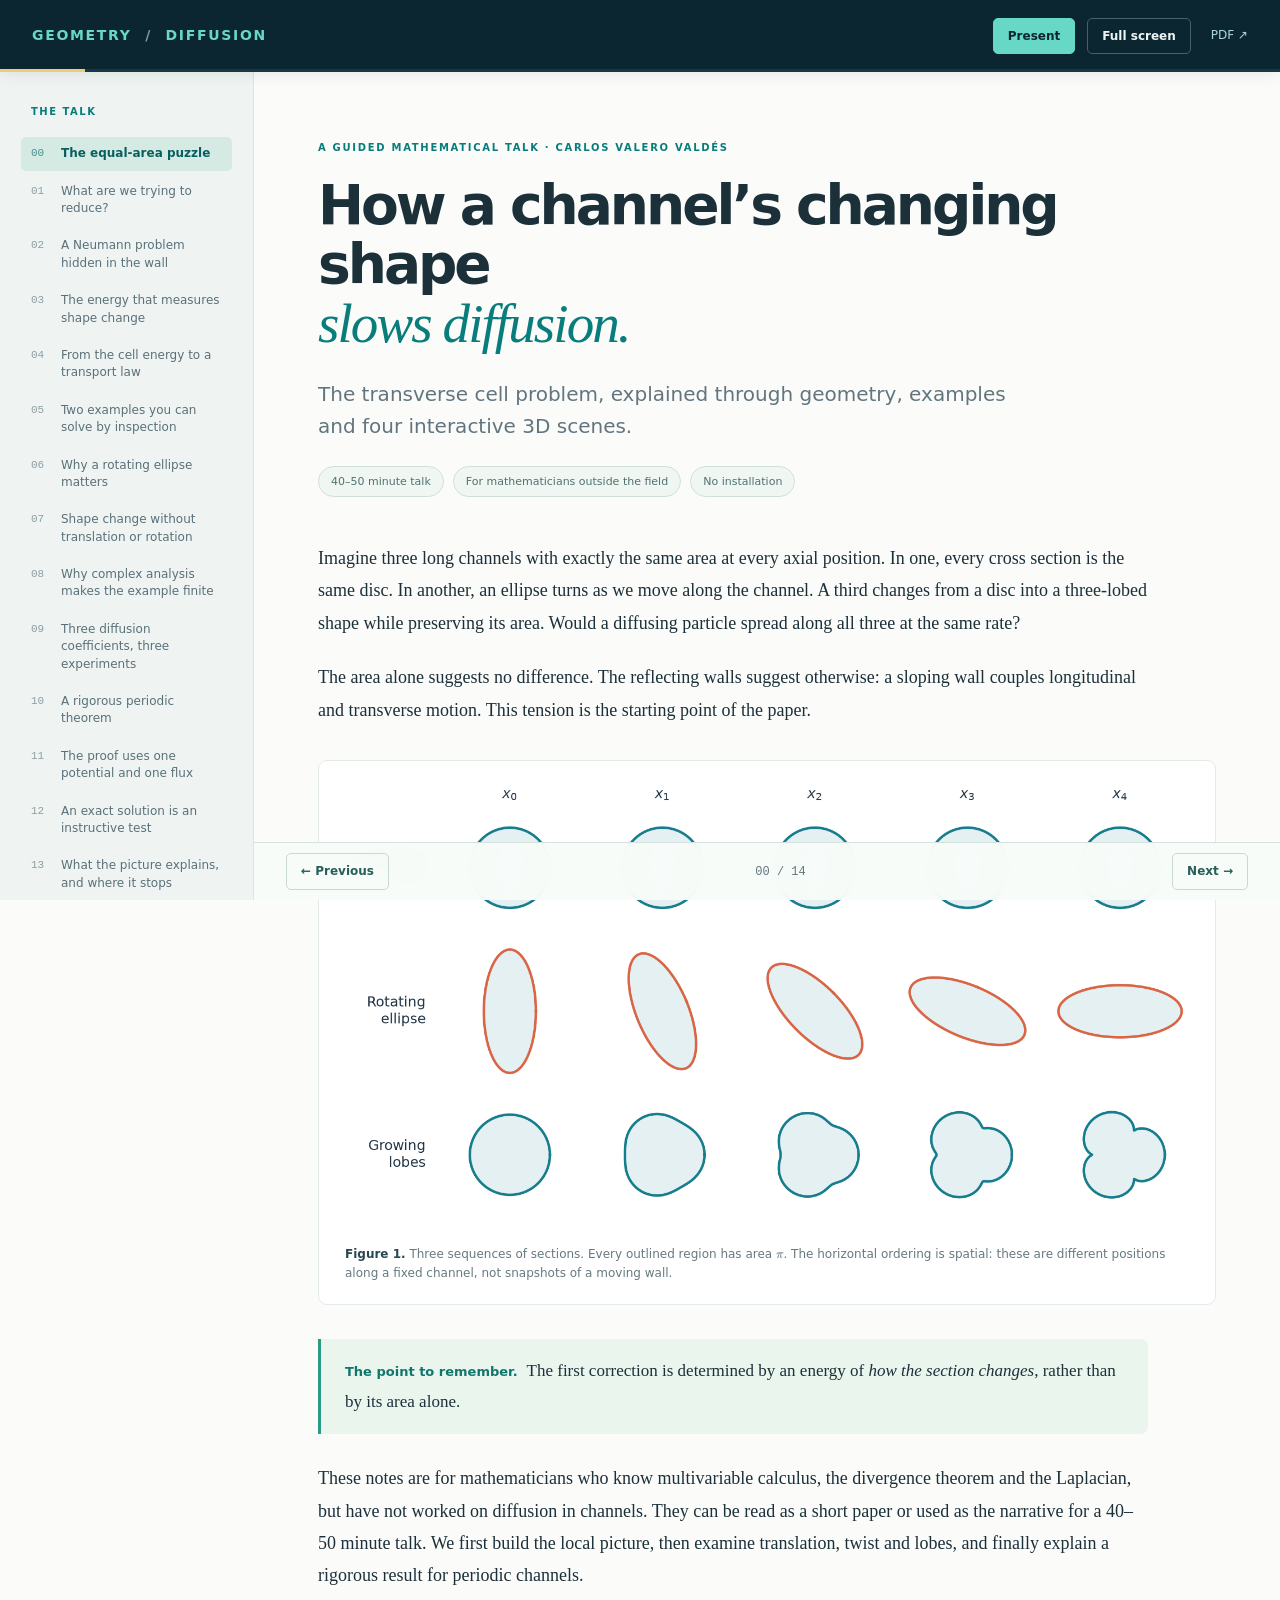
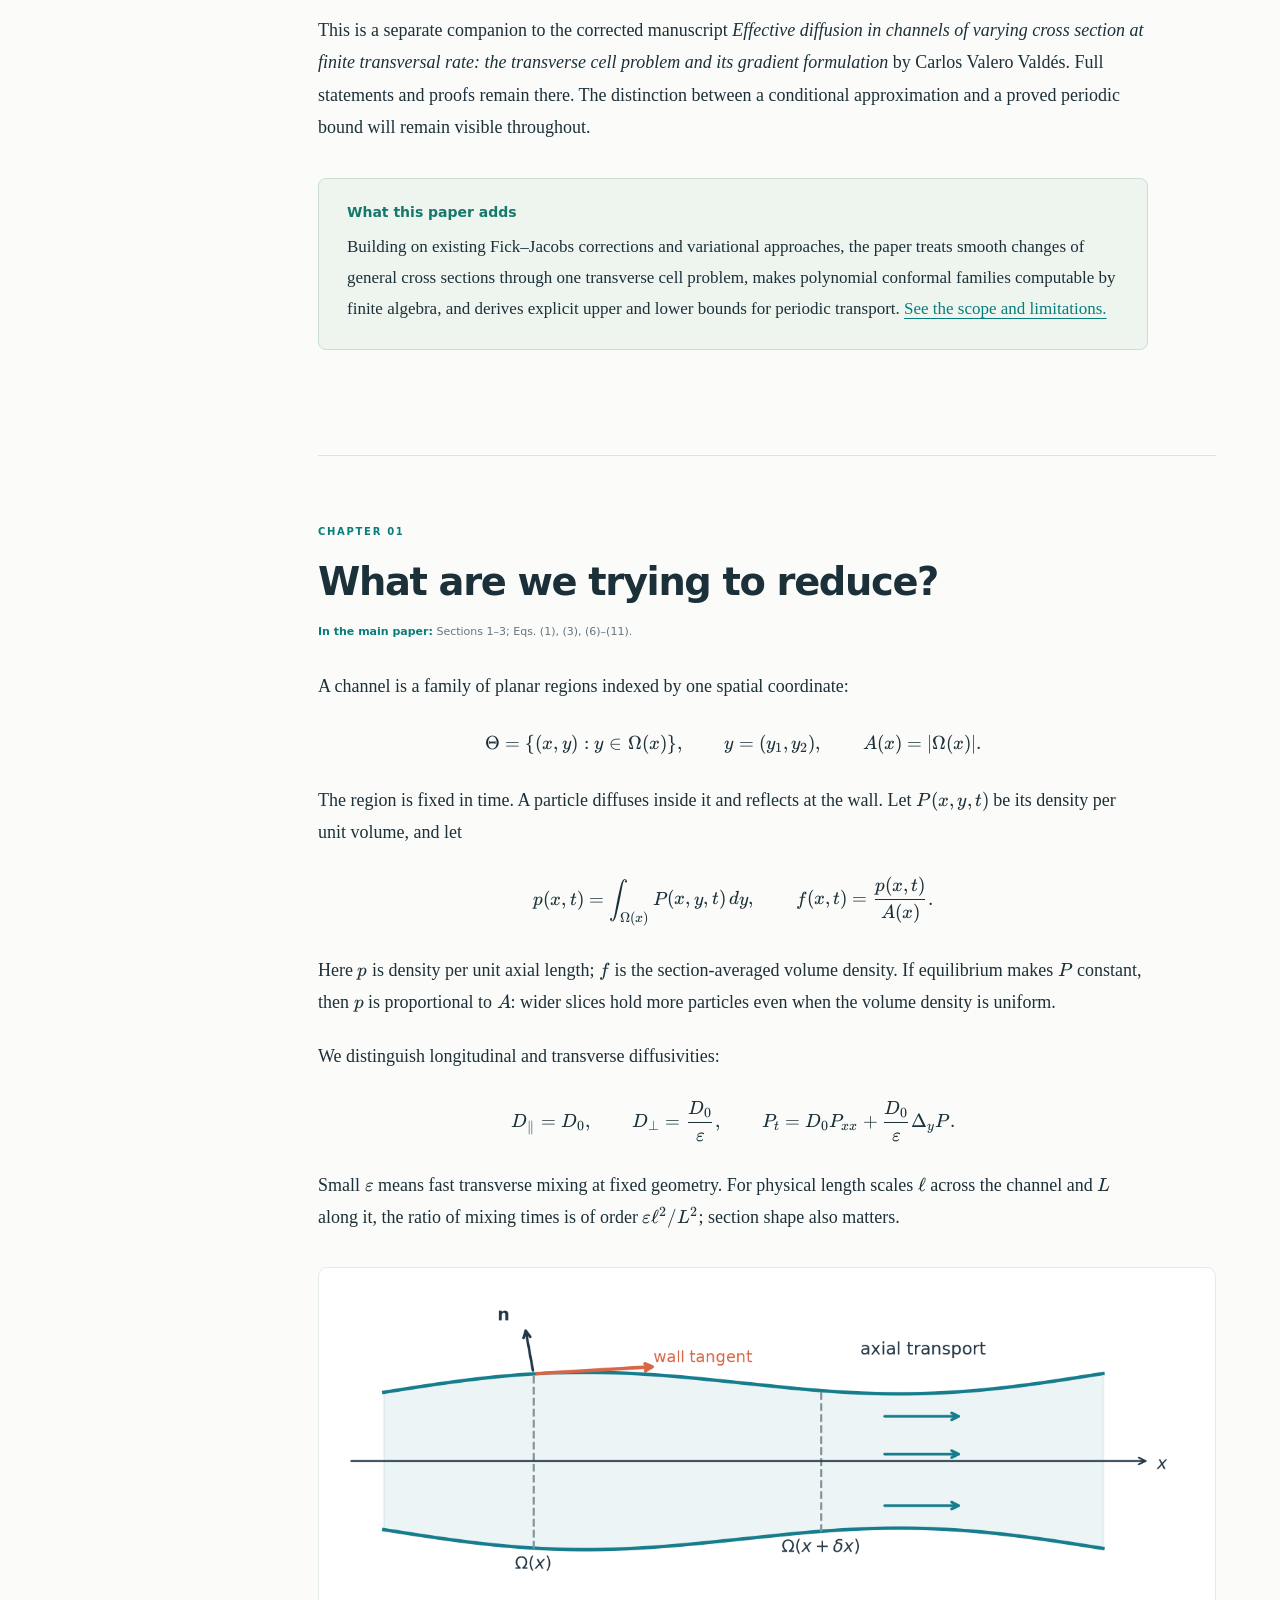
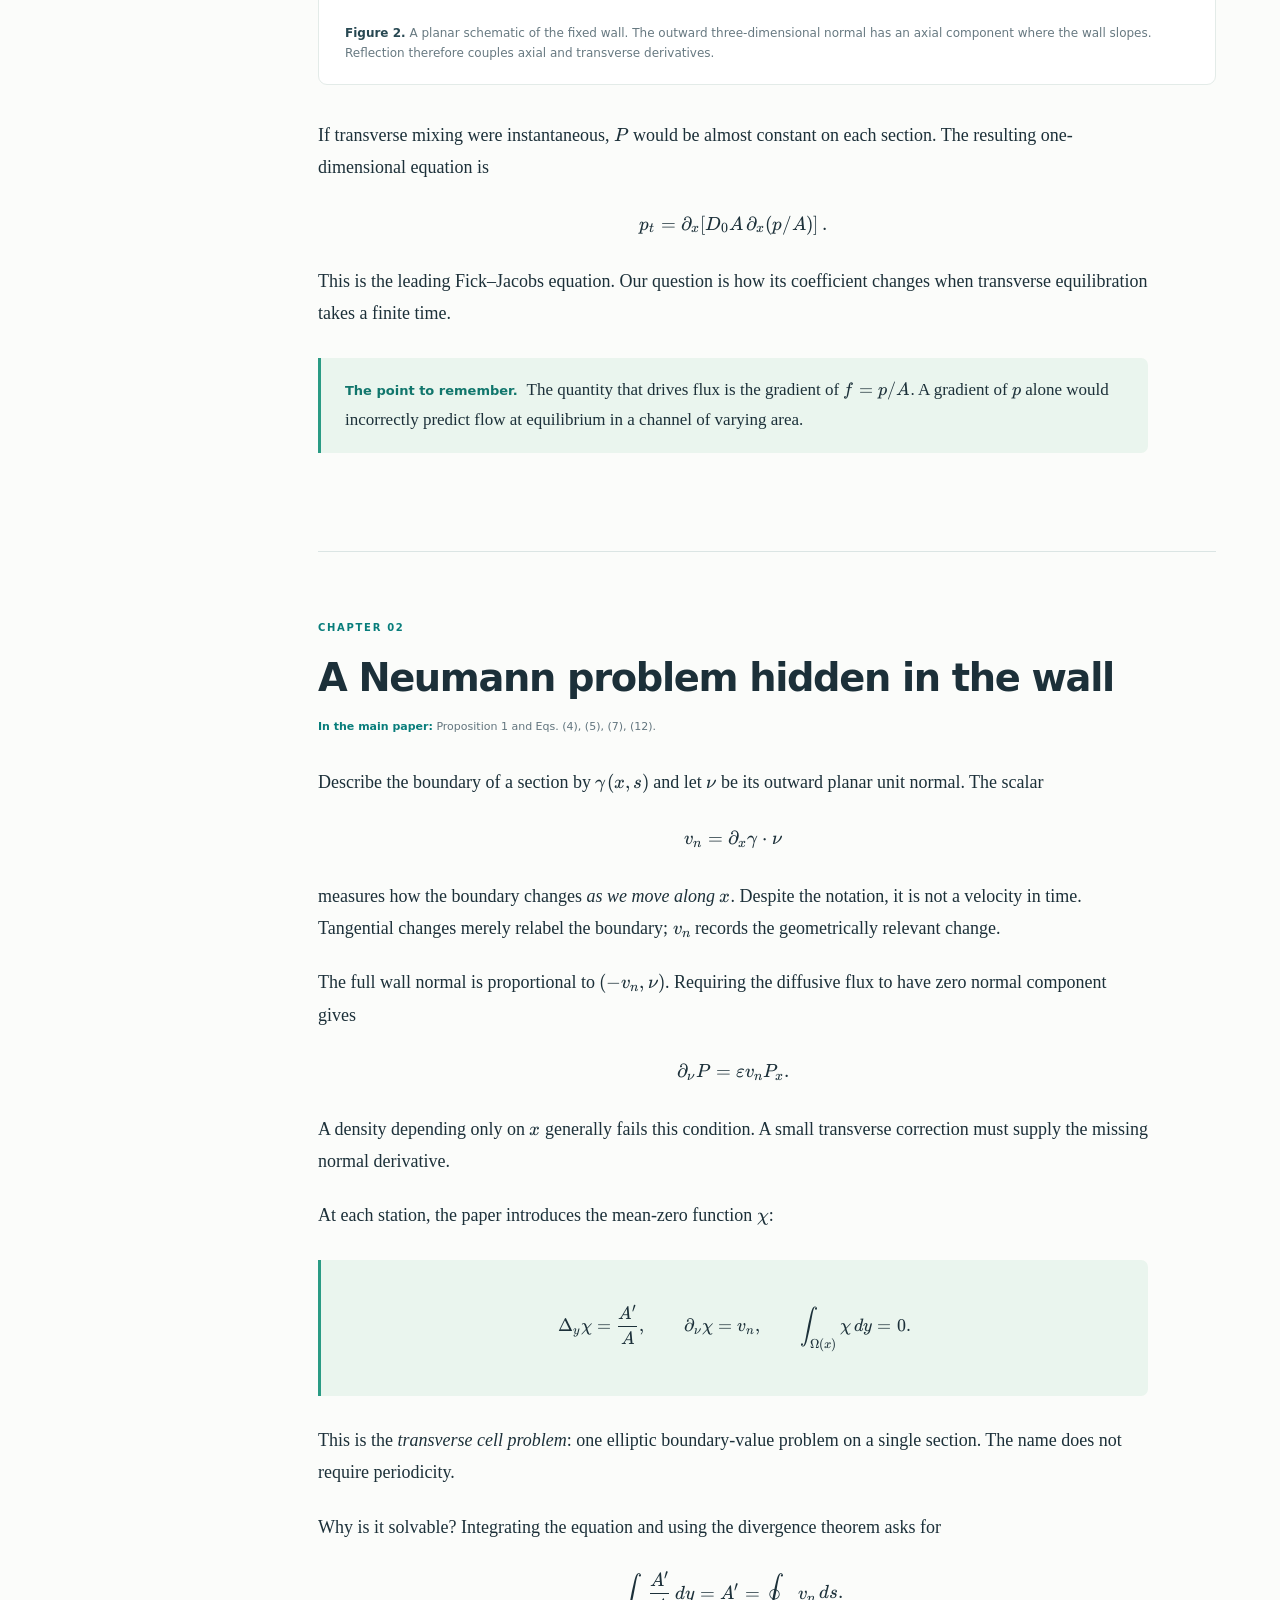
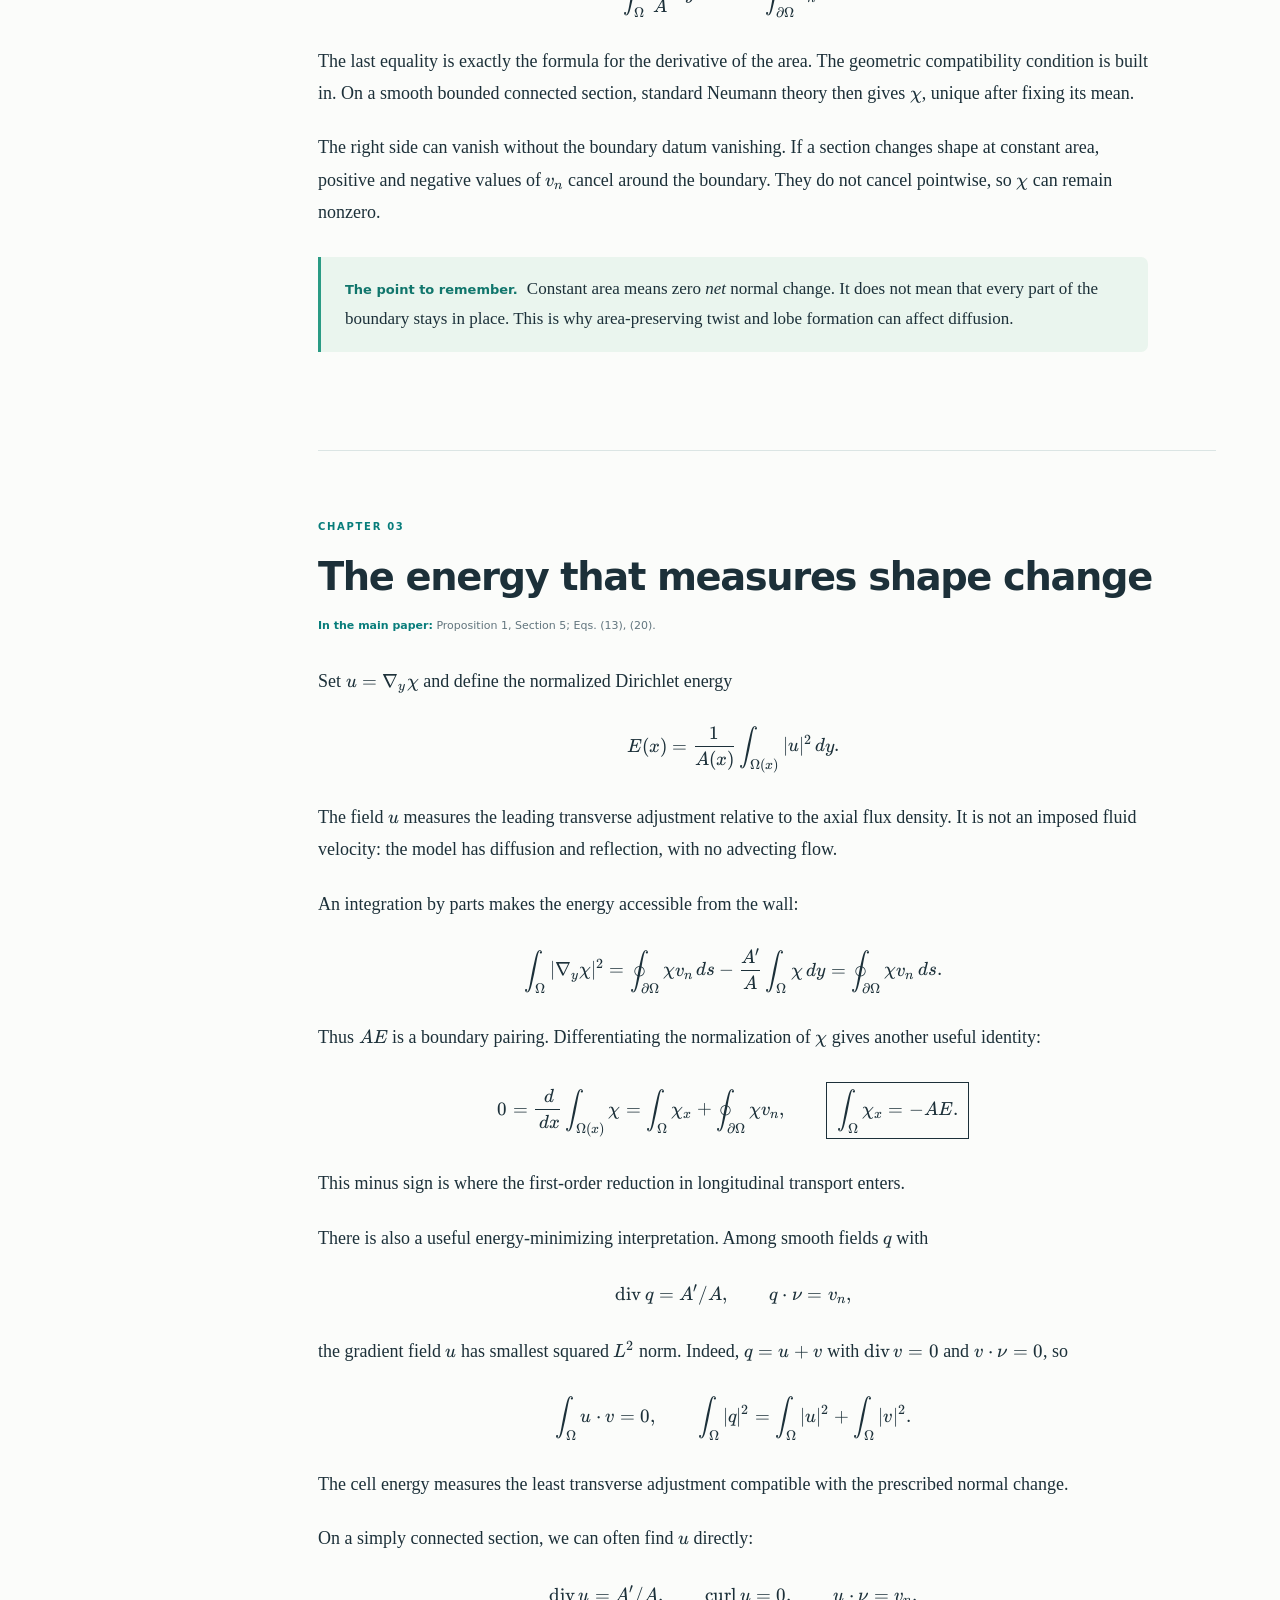
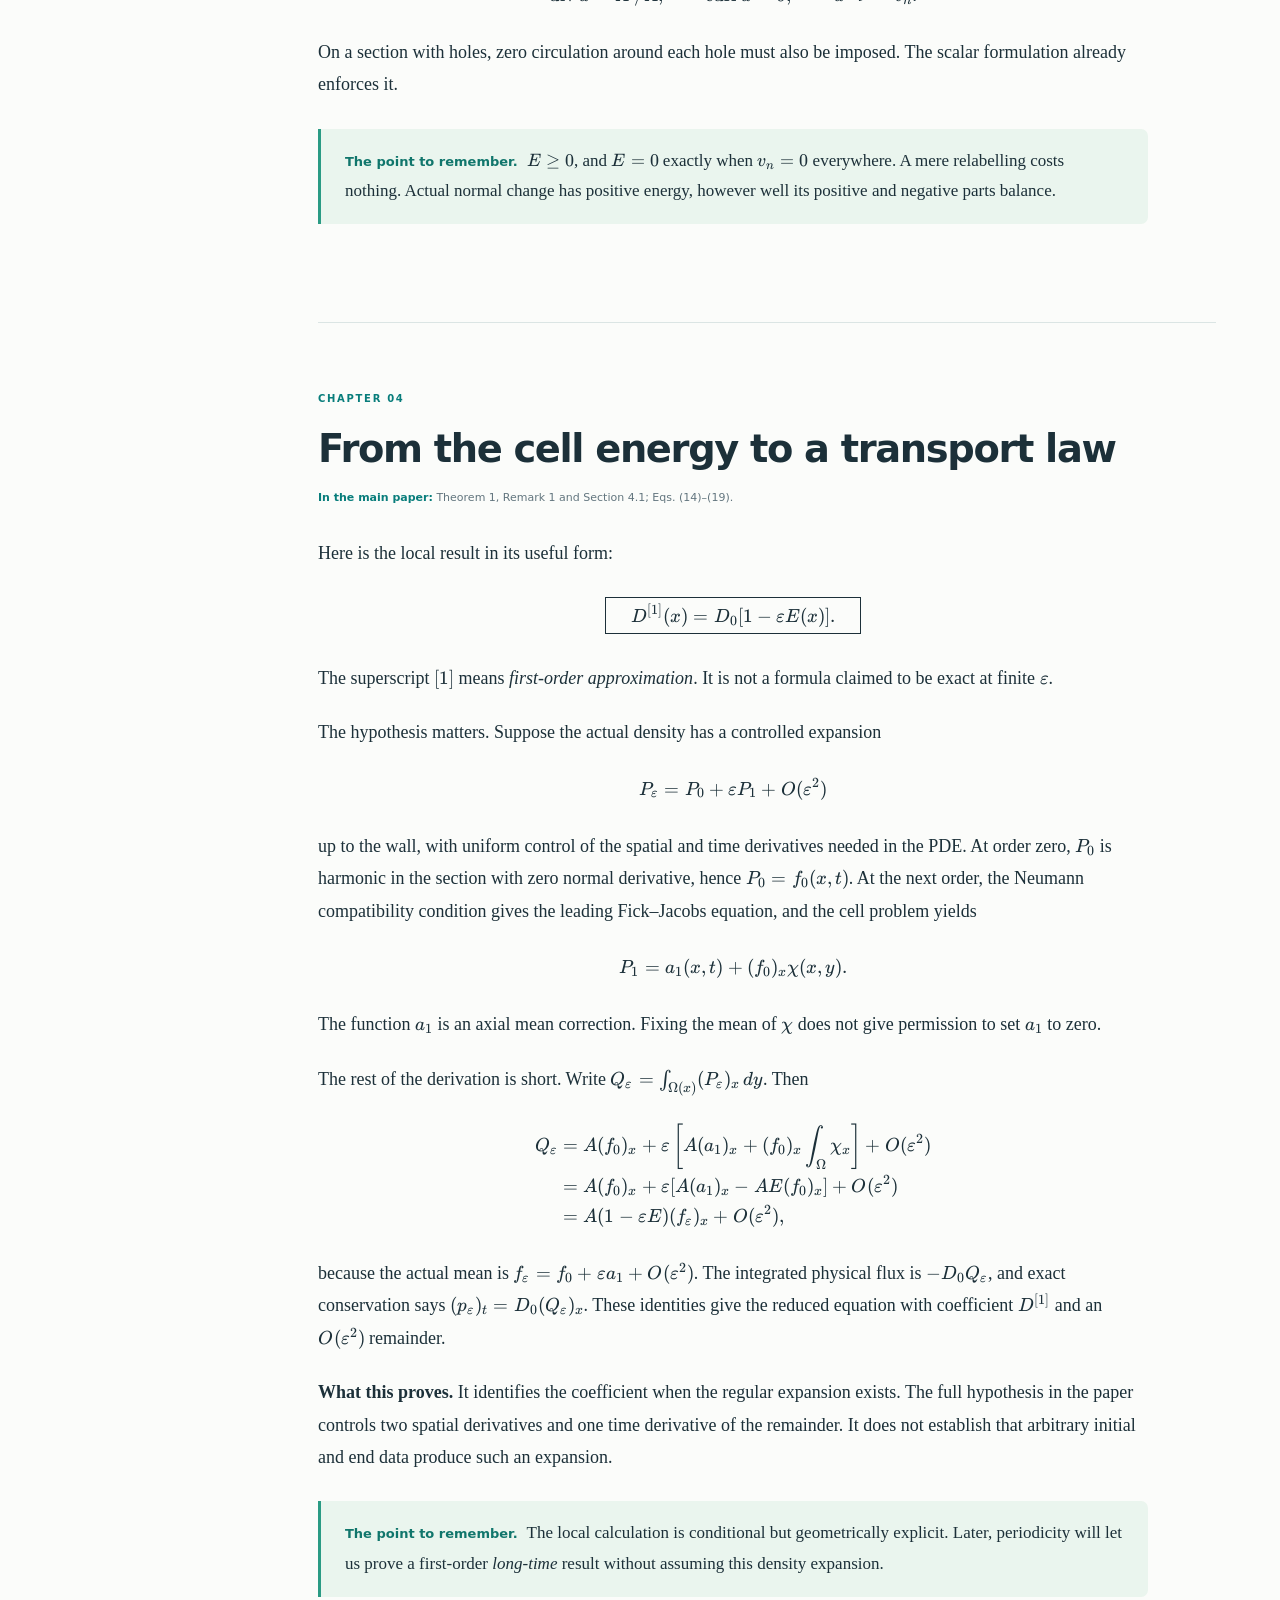
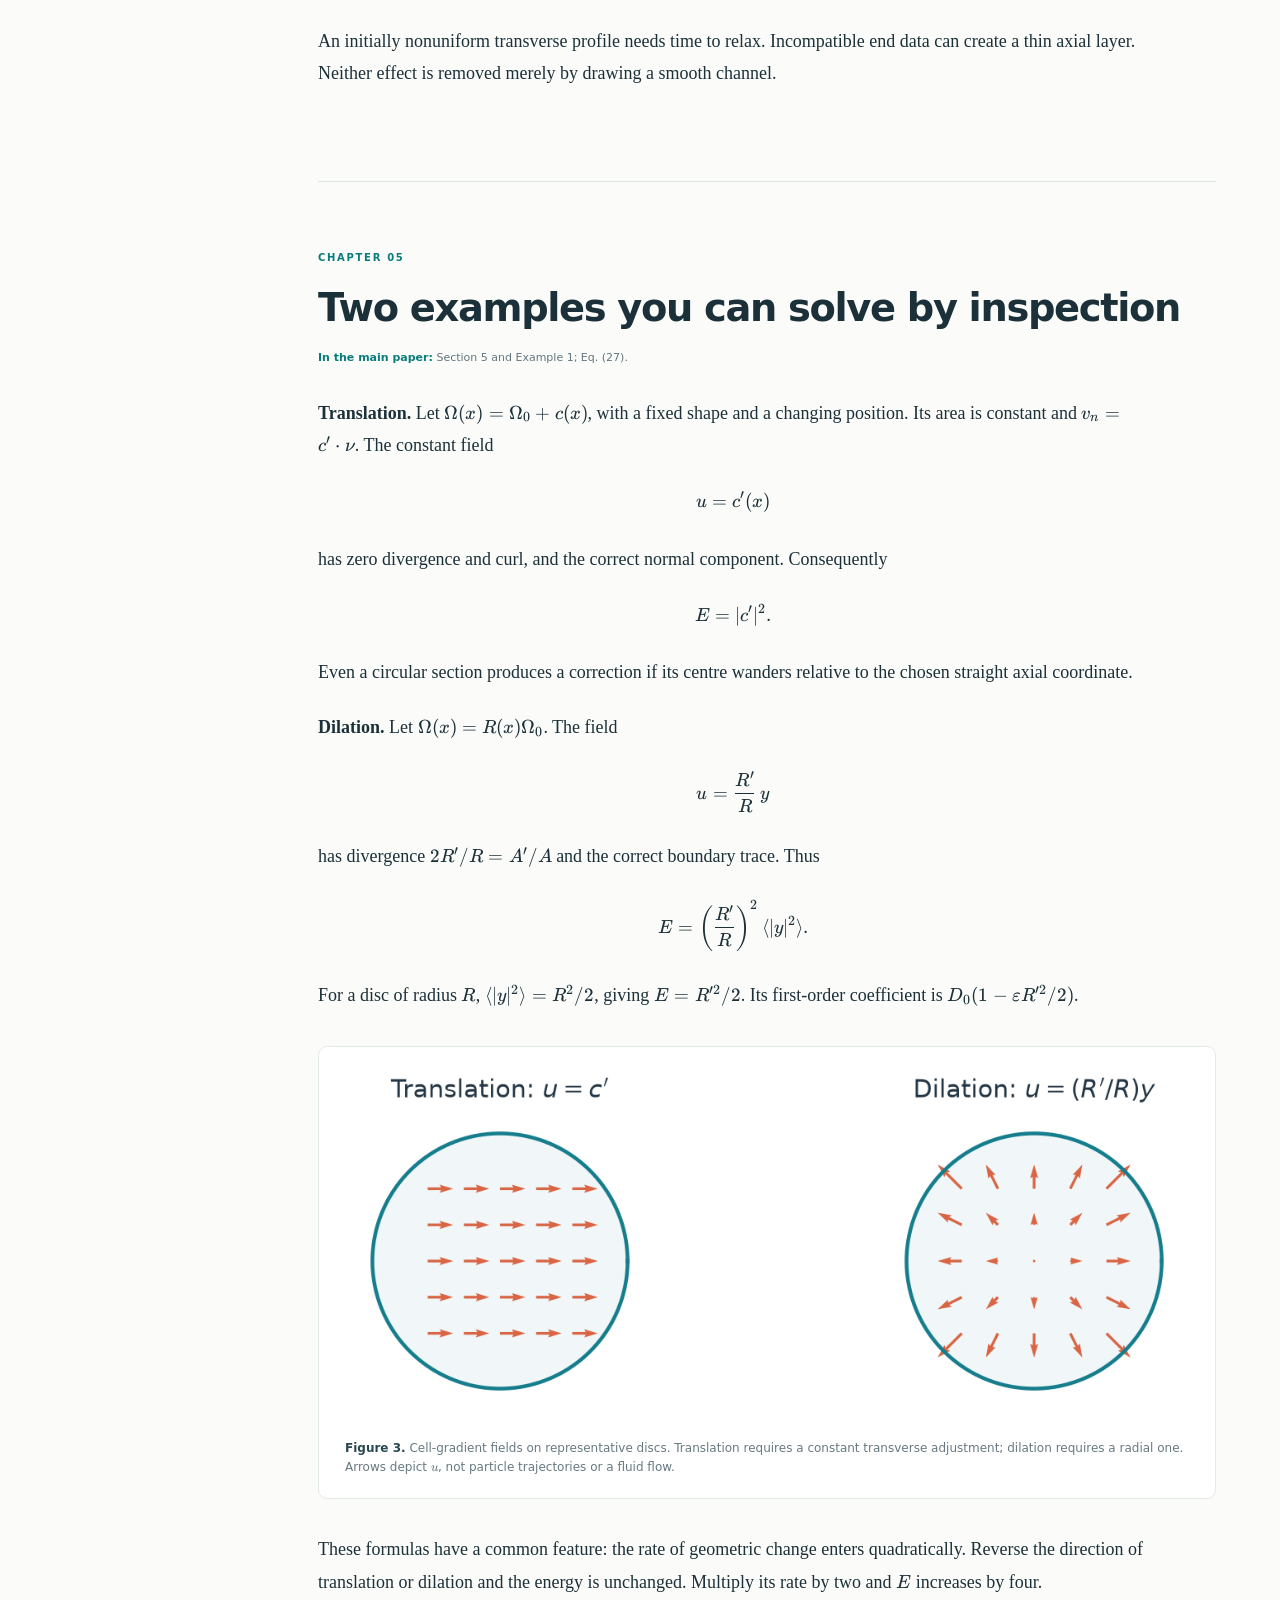
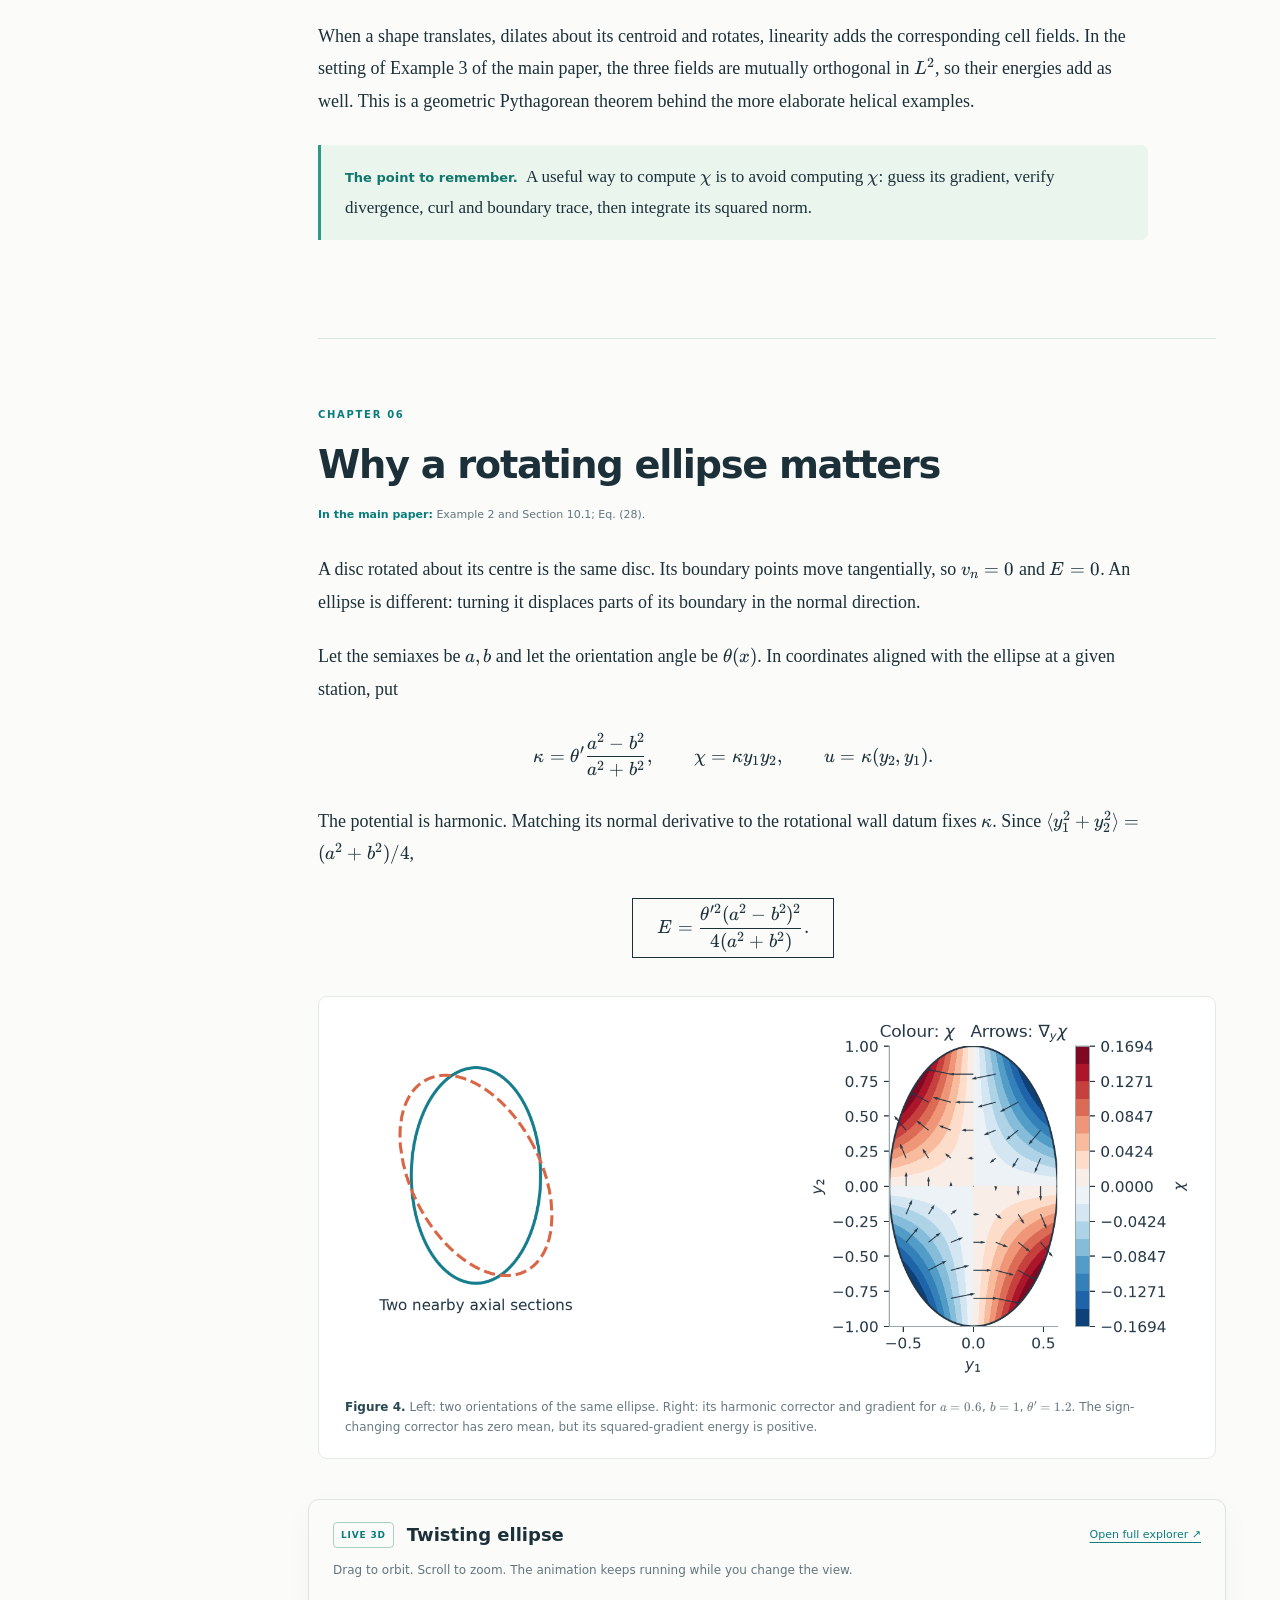
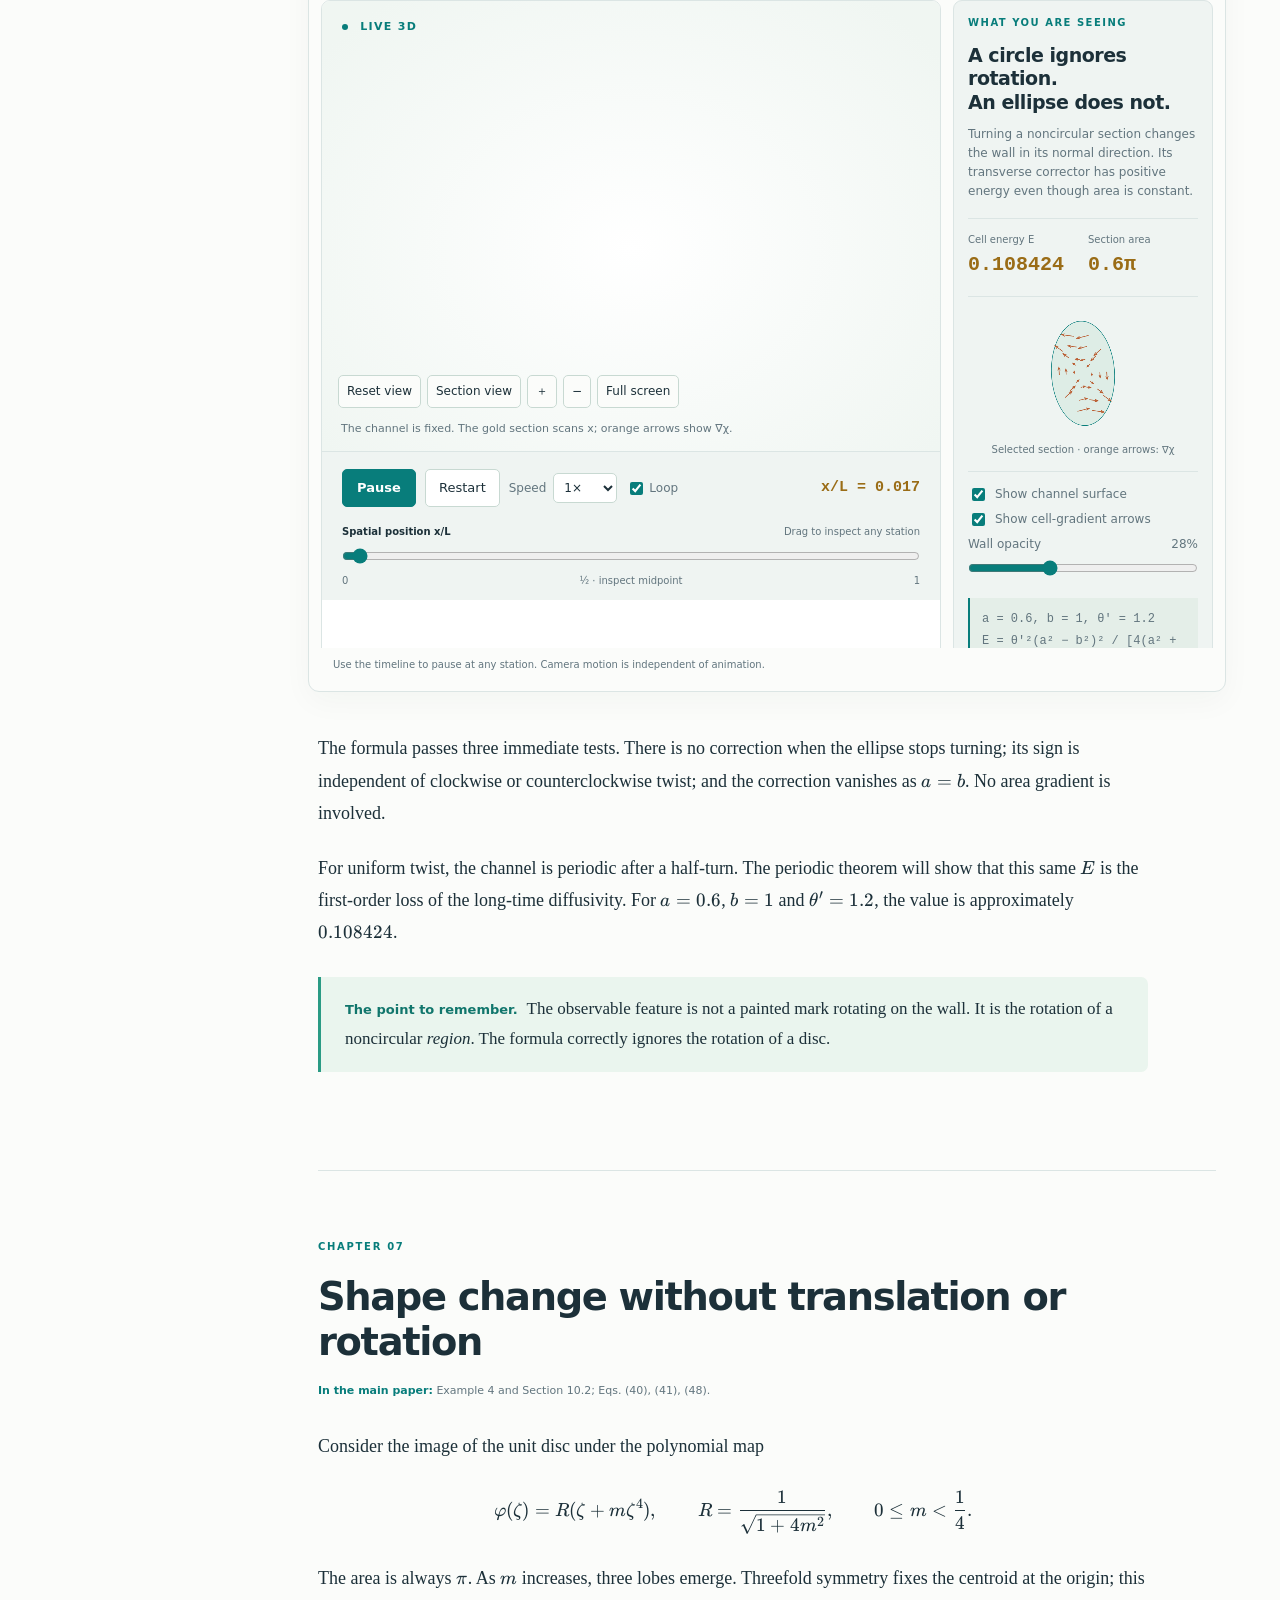
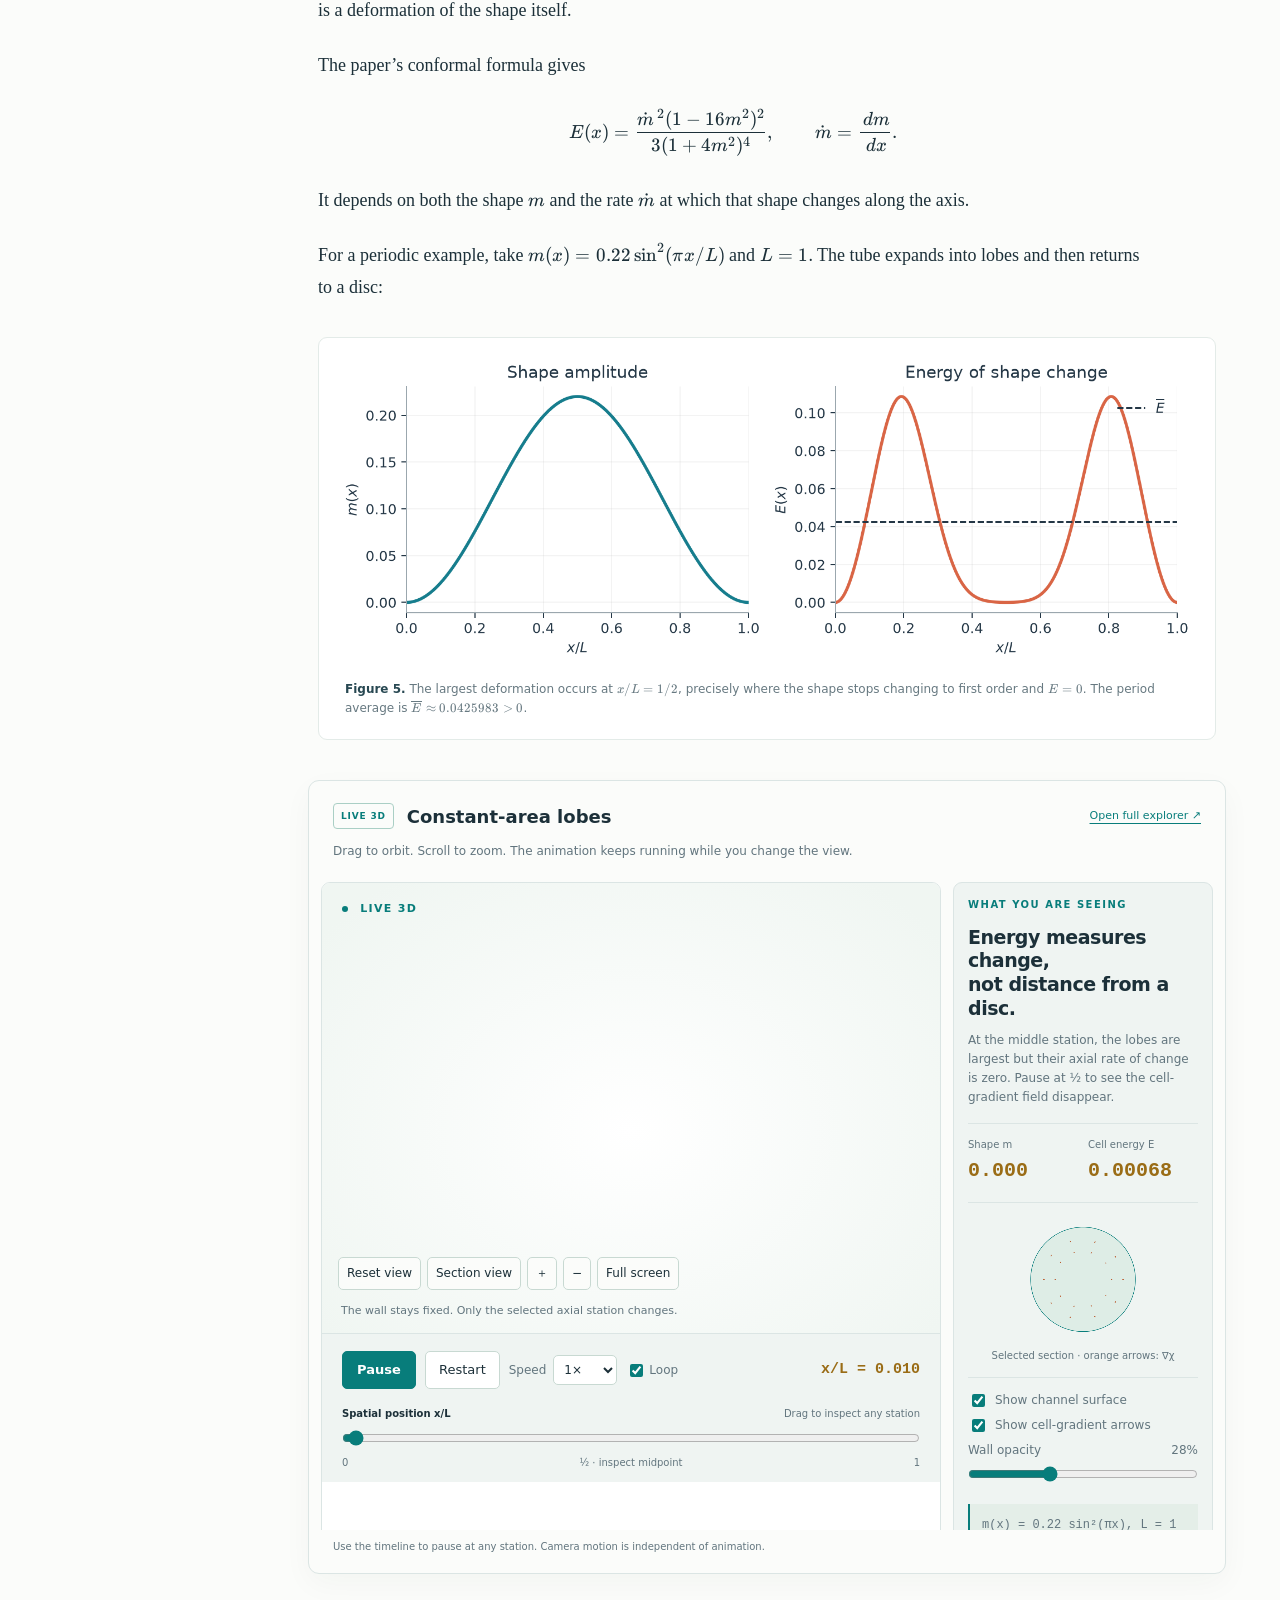
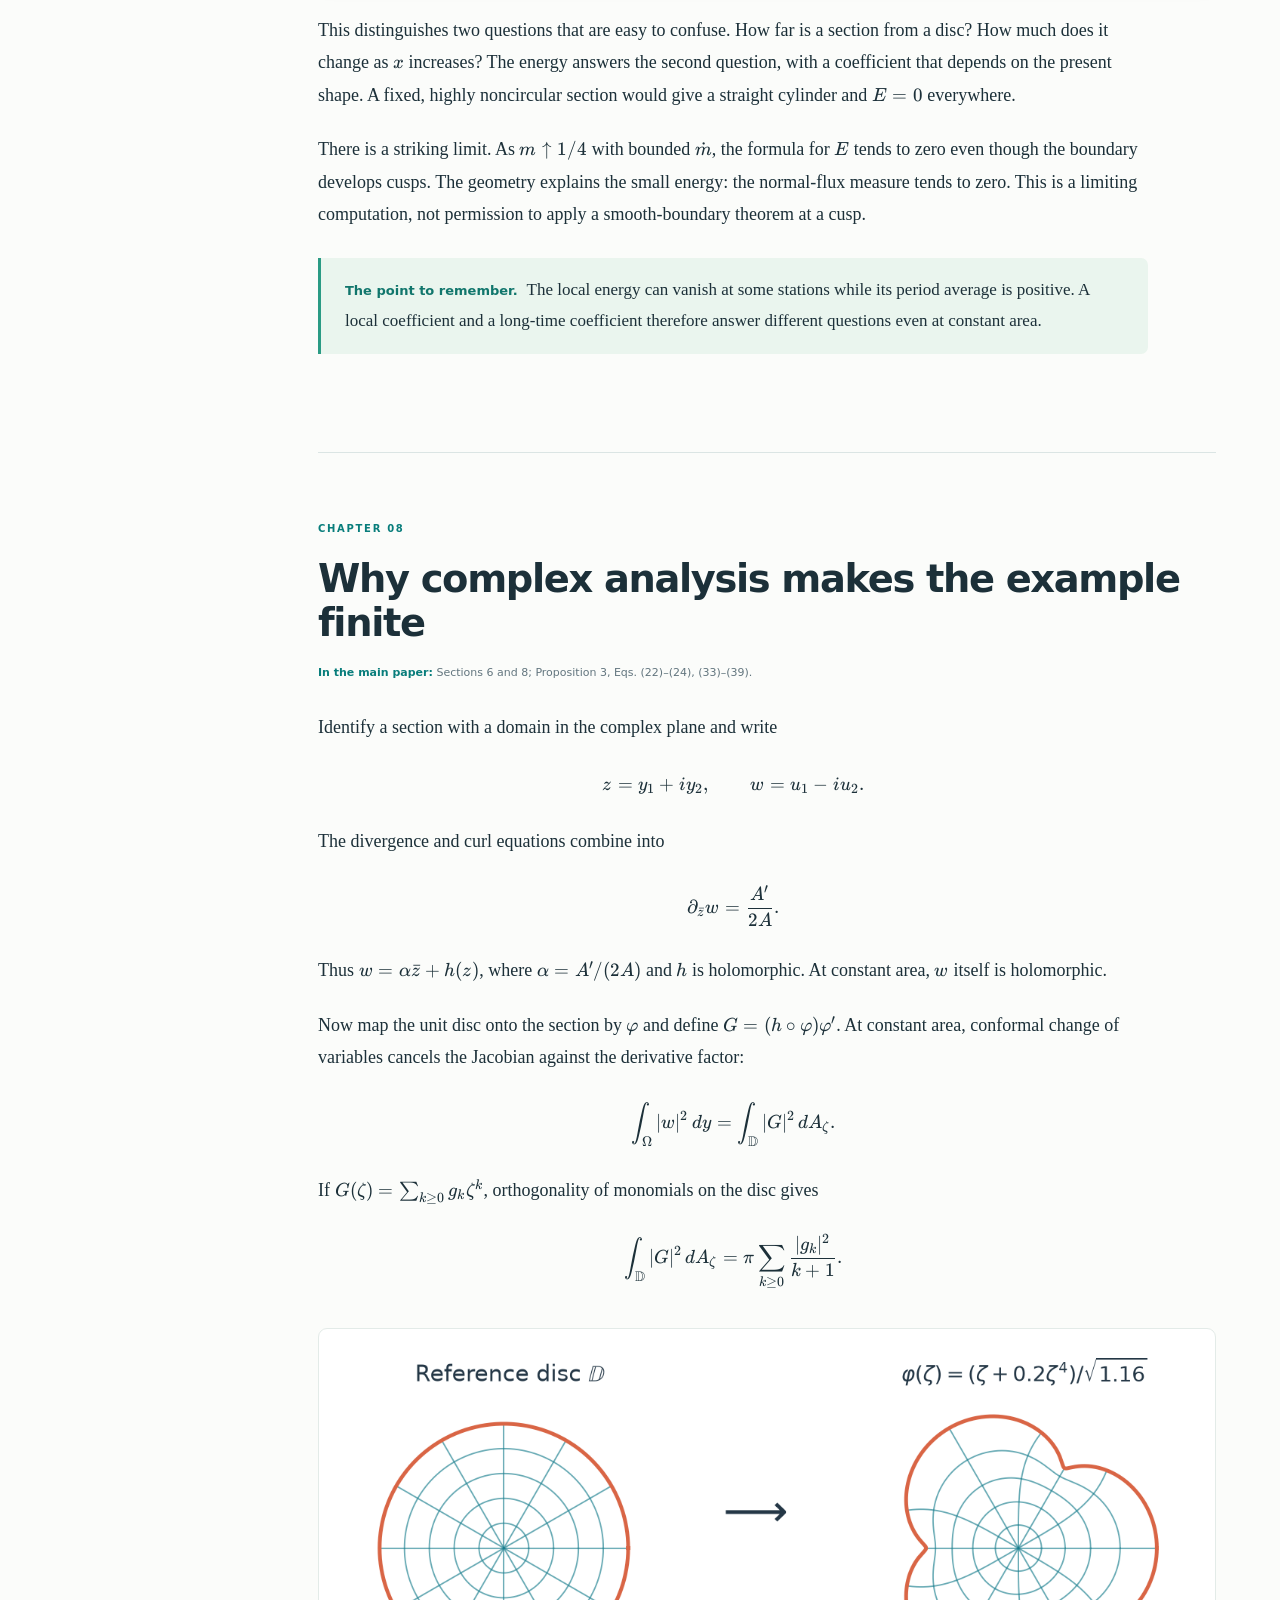
==== commit 40548fcc: "Version static assets to refresh presentation styling reliably" ====
--- a/index.html
+++ b/index.html
@@ -1,4 +1,4 @@
-<!doctype html><html lang="en"><head><meta charset="utf-8"><meta name="viewport" content="width=device-width,initial-scale=1"><meta name="description" content="An accessible mathematical talk about how changing cross sections slow diffusion, with four interactive 3D examples."><meta name="theme-color" content="#0c2631"><title>How a channel’s changing shape slows diffusion</title><link rel="stylesheet" href="vendor/katex.min.css"><link rel="stylesheet" href="site.css"></head><body>
+<!doctype html><html lang="en"><head><meta charset="utf-8"><meta name="viewport" content="width=device-width,initial-scale=1"><meta name="description" content="An accessible mathematical talk about how changing cross sections slow diffusion, with four interactive 3D examples."><meta name="theme-color" content="#0c2631"><title>How a channel’s changing shape slows diffusion</title><link rel="stylesheet" href="vendor/katex.min.css?v=b9ce0e8ce93f"><link rel="stylesheet" href="site.css?v=ade07ae5fa2b"></head><body>
 <a class="skip" href="#opening">Skip to the presentation</a>
 <header class="topbar"><a class="wordmark" href="#opening">GEOMETRY <span>/</span> DIFFUSION</a><div class="top-actions"><button id="contentsButton" aria-expanded="false">Contents</button><button id="presentButton">Present</button><button id="fullscreenButton">Full screen</button><a href="expository_annex.pdf">PDF ↗</a></div><div class="progress"><span id="progress"></span></div></header>
 <aside class="contents" id="contents"><div class="contents-title">THE TALK</div><nav aria-label="Chapters"><a href="#opening" data-chapter="0"><span>00</span>The equal-area puzzle</a><a href="#what-are-we-trying-to-reduce" data-chapter="1"><span>01</span>What are we trying to reduce?</a><a href="#a-neumann-problem-hidden-in-the-wall" data-chapter="2"><span>02</span>A Neumann problem hidden in the wall</a><a href="#the-energy-that-measures-shape-change" data-chapter="3"><span>03</span>The energy that measures shape change</a><a href="#from-the-cell-energy-to-a-transport-law" data-chapter="4"><span>04</span>From the cell energy to a transport law</a><a href="#two-examples-you-can-solve-by-inspection" data-chapter="5"><span>05</span>Two examples you can solve by inspection</a><a href="#why-a-rotating-ellipse-matters" data-chapter="6"><span>06</span>Why a rotating ellipse matters</a><a href="#shape-change-without-translation-or-rotation" data-chapter="7"><span>07</span>Shape change without translation or rotation</a><a href="#why-complex-analysis-makes-the-example-finite" data-chapter="8"><span>08</span>Why complex analysis makes the example finite</a><a href="#three-diffusion-coefficients-three-experiments" data-chapter="9"><span>09</span>Three diffusion coefficients, three experiments</a><a href="#a-rigorous-periodic-theorem" data-chapter="10"><span>10</span>A rigorous periodic theorem</a><a href="#the-proof-uses-one-potential-and-one-flux" data-chapter="11"><span>11</span>The proof uses one potential and one flux</a><a href="#an-exact-solution-is-an-instructive-test" data-chapter="12"><span>12</span>An exact solution is an instructive test</a><a href="#what-the-picture-explains-and-where-it-stops" data-chapter="13"><span>13</span>What the picture explains, and where it stops</a><a href="#a-route-through-the-talk-and-the-paper" data-chapter="14"><span>14</span>A route through the talk and the paper</a></nav><div class="contents-foot"><a href="interactive3d/index.html">Open the 3D explorer ↗</a><p>One cell problem.<br>Many geometries.</p></div></aside>
@@ -93,7 +93,7 @@
  \qquad \chi=\kappa y_1y_2,\qquad
  u=\kappa(y_2,y_1).</annotation></semantics></math></span><span class="katex-html" aria-hidden="true"><span class="katex-base"><span class="katex-strut" style="height:0.4306em;"></span><span class="mord mathnormal">κ</span><span class="mspace" style="margin-right:0.2778em;"></span><span class="mrel">=</span><span class="mspace" style="margin-right:0.2778em;"></span></span><span class="katex-base"><span class="katex-strut" style="height:2.2604em;vertical-align:-0.7693em;"></span><span class="mord"><span class="mord mathnormal" style="margin-right:0.0278em;">θ</span><span class="msupsub"><span class="vlist-t"><span class="vlist-r"><span class="vlist" style="height:0.8019em;"><span style="top:-3.113em;margin-right:0.05em;"><span class="pstrut" style="height:2.7em;"></span><span class="katex-sizing reset-size6 size3 mtight"><span class="mord mtight"><span class="mord mtight">′</span></span></span></span></span></span></span></span></span><span class="mord"><span class="mopen nulldelimiter"></span><span class="mfrac"><span class="vlist-t vlist-t2"><span class="vlist-r"><span class="vlist" style="height:1.4911em;"><span style="top:-2.314em;"><span class="pstrut" style="height:3em;"></span><span class="mord"><span class="mord"><span class="mord mathnormal">a</span><span class="msupsub"><span class="vlist-t"><span class="vlist-r"><span class="vlist" style="height:0.7401em;"><span style="top:-2.989em;margin-right:0.05em;"><span class="pstrut" style="height:2.7em;"></span><span class="katex-sizing reset-size6 size3 mtight"><span class="mord mtight">2</span></span></span></span></span></span></span></span><span class="mspace" style="margin-right:0.2222em;"></span><span class="mbin">+</span><span class="mspace" style="margin-right:0.2222em;"></span><span class="mord"><span class="mord mathnormal">b</span><span class="msupsub"><span class="vlist-t"><span class="vlist-r"><span class="vlist" style="height:0.7401em;"><span style="top:-2.989em;margin-right:0.05em;"><span class="pstrut" style="height:2.7em;"></span><span class="katex-sizing reset-size6 size3 mtight"><span class="mord mtight">2</span></span></span></span></span></span></span></span></span></span><span style="top:-3.23em;"><span class="pstrut" style="height:3em;"></span><span class="frac-line" style="border-bottom-width:0.04em;"></span></span><span style="top:-3.677em;"><span class="pstrut" style="height:3em;"></span><span class="mord"><span class="mord"><span class="mord mathnormal">a</span><span class="msupsub"><span class="vlist-t"><span class="vlist-r"><span class="vlist" style="height:0.8141em;"><span style="top:-3.063em;margin-right:0.05em;"><span class="pstrut" style="height:2.7em;"></span><span class="katex-sizing reset-size6 size3 mtight"><span class="mord mtight">2</span></span></span></span></span></span></span></span><span class="mspace" style="margin-right:0.2222em;"></span><span class="mbin">−</span><span class="mspace" style="margin-right:0.2222em;"></span><span class="mord"><span class="mord mathnormal">b</span><span class="msupsub"><span class="vlist-t"><span class="vlist-r"><span class="vlist" style="height:0.8141em;"><span style="top:-3.063em;margin-right:0.05em;"><span class="pstrut" style="height:2.7em;"></span><span class="katex-sizing reset-size6 size3 mtight"><span class="mord mtight">2</span></span></span></span></span></span></span></span></span></span></span><span class="vlist-s">​</span></span><span class="vlist-r"><span class="vlist" style="height:0.7693em;"><span></span></span></span></span></span><span class="mclose nulldelimiter"></span></span><span class="mpunct">,</span><span class="mspace" style="margin-right:2em;"></span><span class="mspace" style="margin-right:0.1667em;"></span><span class="mord mathnormal">χ</span><span class="mspace" style="margin-right:0.2778em;"></span><span class="mrel">=</span><span class="mspace" style="margin-right:0.2778em;"></span></span><span class="katex-base"><span class="katex-strut" style="height:0.625em;vertical-align:-0.1944em;"></span><span class="mord mathnormal">κ</span><span class="mord"><span class="mord mathnormal" style="margin-right:0.0359em;">y</span><span class="msupsub"><span class="vlist-t vlist-t2"><span class="vlist-r"><span class="vlist" style="height:0.3011em;"><span style="top:-2.55em;margin-left:-0.0359em;margin-right:0.05em;"><span class="pstrut" style="height:2.7em;"></span><span class="katex-sizing reset-size6 size3 mtight"><span class="mord mtight">1</span></span></span></span><span class="vlist-s">​</span></span><span class="vlist-r"><span class="vlist" style="height:0.15em;"><span></span></span></span></span></span></span><span class="mord"><span class="mord mathnormal" style="margin-right:0.0359em;">y</span><span class="msupsub"><span class="vlist-t vlist-t2"><span class="vlist-r"><span class="vlist" style="height:0.3011em;"><span style="top:-2.55em;margin-left:-0.0359em;margin-right:0.05em;"><span class="pstrut" style="height:2.7em;"></span><span class="katex-sizing reset-size6 size3 mtight"><span class="mord mtight">2</span></span></span></span><span class="vlist-s">​</span></span><span class="vlist-r"><span class="vlist" style="height:0.15em;"><span></span></span></span></span></span></span><span class="mpunct">,</span><span class="mspace" style="margin-right:2em;"></span><span class="mspace" style="margin-right:0.1667em;"></span><span class="mord mathnormal">u</span><span class="mspace" style="margin-right:0.2778em;"></span><span class="mrel">=</span><span class="mspace" style="margin-right:0.2778em;"></span></span><span class="katex-base"><span class="katex-strut" style="height:1em;vertical-align:-0.25em;"></span><span class="mord mathnormal">κ</span><span class="mopen">(</span><span class="mord"><span class="mord mathnormal" style="margin-right:0.0359em;">y</span><span class="msupsub"><span class="vlist-t vlist-t2"><span class="vlist-r"><span class="vlist" style="height:0.3011em;"><span style="top:-2.55em;margin-left:-0.0359em;margin-right:0.05em;"><span class="pstrut" style="height:2.7em;"></span><span class="katex-sizing reset-size6 size3 mtight"><span class="mord mtight">2</span></span></span></span><span class="vlist-s">​</span></span><span class="vlist-r"><span class="vlist" style="height:0.15em;"><span></span></span></span></span></span></span><span class="mpunct">,</span><span class="mspace" style="margin-right:0.1667em;"></span><span class="mord"><span class="mord mathnormal" style="margin-right:0.0359em;">y</span><span class="msupsub"><span class="vlist-t vlist-t2"><span class="vlist-r"><span class="vlist" style="height:0.3011em;"><span style="top:-2.55em;margin-left:-0.0359em;margin-right:0.05em;"><span class="pstrut" style="height:2.7em;"></span><span class="katex-sizing reset-size6 size3 mtight"><span class="mord mtight">1</span></span></span></span><span class="vlist-s">​</span></span><span class="vlist-r"><span class="vlist" style="height:0.15em;"><span></span></span></span></span></span></span><span class="mclose">)</span><span class="mord">.</span></span></span></span></span> The potential is harmonic. Matching its normal derivative to the rotational wall datum fixes <span class="katex"><span class="katex-mathml"><math xmlns="http://www.w3.org/1998/Math/MathML"><semantics><mrow><mi>κ</mi></mrow><annotation encoding="application/x-tex">\kappa</annotation></semantics></math></span><span class="katex-html" aria-hidden="true"><span class="katex-base"><span class="katex-strut" style="height:0.4306em;"></span><span class="mord mathnormal">κ</span></span></span></span>. Since <span class="katex"><span class="katex-mathml"><math xmlns="http://www.w3.org/1998/Math/MathML"><semantics><mrow><mo stretchy="false">⟨</mo><msubsup><mi>y</mi><mn>1</mn><mn>2</mn></msubsup><mo>+</mo><msubsup><mi>y</mi><mn>2</mn><mn>2</mn></msubsup><mo stretchy="false">⟩</mo><mo>=</mo><mo stretchy="false">(</mo><msup><mi>a</mi><mn>2</mn></msup><mo>+</mo><msup><mi>b</mi><mn>2</mn></msup><mo stretchy="false">)</mo><mi mathvariant="normal">/</mi><mn>4</mn></mrow><annotation encoding="application/x-tex">\langle y_1^2+y_2^2\rangle=(a^2+b^2)/4</annotation></semantics></math></span><span class="katex-html" aria-hidden="true"><span class="katex-base"><span class="katex-strut" style="height:1.0641em;vertical-align:-0.25em;"></span><span class="mopen">⟨</span><span class="mord"><span class="mord mathnormal" style="margin-right:0.0359em;">y</span><span class="msupsub"><span class="vlist-t vlist-t2"><span class="vlist-r"><span class="vlist" style="height:0.8141em;"><span style="top:-2.4519em;margin-left:-0.0359em;margin-right:0.05em;"><span class="pstrut" style="height:2.7em;"></span><span class="katex-sizing reset-size6 size3 mtight"><span class="mord mtight">1</span></span></span><span style="top:-3.063em;margin-right:0.05em;"><span class="pstrut" style="height:2.7em;"></span><span class="katex-sizing reset-size6 size3 mtight"><span class="mord mtight">2</span></span></span></span><span class="vlist-s">​</span></span><span class="vlist-r"><span class="vlist" style="height:0.2481em;"><span></span></span></span></span></span></span><span class="mspace" style="margin-right:0.2222em;"></span><span class="mbin">+</span><span class="mspace" style="margin-right:0.2222em;"></span></span><span class="katex-base"><span class="katex-strut" style="height:1.0641em;vertical-align:-0.25em;"></span><span class="mord"><span class="mord mathnormal" style="margin-right:0.0359em;">y</span><span class="msupsub"><span class="vlist-t vlist-t2"><span class="vlist-r"><span class="vlist" style="height:0.8141em;"><span style="top:-2.4519em;margin-left:-0.0359em;margin-right:0.05em;"><span class="pstrut" style="height:2.7em;"></span><span class="katex-sizing reset-size6 size3 mtight"><span class="mord mtight">2</span></span></span><span style="top:-3.063em;margin-right:0.05em;"><span class="pstrut" style="height:2.7em;"></span><span class="katex-sizing reset-size6 size3 mtight"><span class="mord mtight">2</span></span></span></span><span class="vlist-s">​</span></span><span class="vlist-r"><span class="vlist" style="height:0.2481em;"><span></span></span></span></span></span></span><span class="mclose">⟩</span><span class="mspace" style="margin-right:0.2778em;"></span><span class="mrel">=</span><span class="mspace" style="margin-right:0.2778em;"></span></span><span class="katex-base"><span class="katex-strut" style="height:1.0641em;vertical-align:-0.25em;"></span><span class="mopen">(</span><span class="mord"><span class="mord mathnormal">a</span><span class="msupsub"><span class="vlist-t"><span class="vlist-r"><span class="vlist" style="height:0.8141em;"><span style="top:-3.063em;margin-right:0.05em;"><span class="pstrut" style="height:2.7em;"></span><span class="katex-sizing reset-size6 size3 mtight"><span class="mord mtight">2</span></span></span></span></span></span></span></span><span class="mspace" style="margin-right:0.2222em;"></span><span class="mbin">+</span><span class="mspace" style="margin-right:0.2222em;"></span></span><span class="katex-base"><span class="katex-strut" style="height:1.0641em;vertical-align:-0.25em;"></span><span class="mord"><span class="mord mathnormal">b</span><span class="msupsub"><span class="vlist-t"><span class="vlist-r"><span class="vlist" style="height:0.8141em;"><span style="top:-3.063em;margin-right:0.05em;"><span class="pstrut" style="height:2.7em;"></span><span class="katex-sizing reset-size6 size3 mtight"><span class="mord mtight">2</span></span></span></span></span></span></span></span><span class="mclose">)</span><span class="mord">/4</span></span></span></span>, <span class="katex-display"><span class="katex"><span class="katex-mathml"><math xmlns="http://www.w3.org/1998/Math/MathML" display="block"><semantics><mrow><menclose notation="box"><mstyle scriptlevel="0" displaystyle="false"><mstyle scriptlevel="0" displaystyle="false"><mstyle scriptlevel="0" displaystyle="true"><mrow><mspace width="1em"/><mi>E</mi><mo>=</mo><mfrac><mrow><msup><mi>θ</mi><mrow><mo mathvariant="normal">′</mo><mn>2</mn></mrow></msup><mo stretchy="false">(</mo><msup><mi>a</mi><mn>2</mn></msup><mo>−</mo><msup><mi>b</mi><mn>2</mn></msup><msup><mo stretchy="false">)</mo><mn>2</mn></msup></mrow><mrow><mn>4</mn><mo stretchy="false">(</mo><msup><mi>a</mi><mn>2</mn></msup><mo>+</mo><msup><mi>b</mi><mn>2</mn></msup><mo stretchy="false">)</mo></mrow></mfrac><mi mathvariant="normal">.</mi><mspace width="1em"/></mrow></mstyle></mstyle></mstyle></menclose></mrow><annotation encoding="application/x-tex">\boxed{\quad
  E=\frac{\theta&#x27;^2(a^2-b^2)^2}{4(a^2+b^2)}.\quad}</annotation></semantics></math></span><span class="katex-html" aria-hidden="true"><span class="katex-base"><span class="katex-strut" style="height:3.1071em;vertical-align:-1.276em;"></span><span class="mord"><span class="vlist-t vlist-t2"><span class="vlist-r"><span class="vlist" style="height:1.8311em;"><span style="top:-5.1071em;"><span class="pstrut" style="height:5.1071em;"></span><span class="boxpad"><span class="mord"><span class="mord"><span class="mspace" style="margin-right:1em;"></span><span class="mord mathnormal" style="margin-right:0.0576em;">E</span><span class="mspace" style="margin-right:0.2778em;"></span><span class="mrel">=</span><span class="mspace" style="margin-right:0.2778em;"></span><span class="mord"><span class="mopen nulldelimiter"></span><span class="mfrac"><span class="vlist-t vlist-t2"><span class="vlist-r"><span class="vlist" style="height:1.4911em;"><span style="top:-2.314em;"><span class="pstrut" style="height:3em;"></span><span class="mord"><span class="mord">4</span><span class="mopen">(</span><span class="mord"><span class="mord mathnormal">a</span><span class="msupsub"><span class="vlist-t"><span class="vlist-r"><span class="vlist" style="height:0.7401em;"><span style="top:-2.989em;margin-right:0.05em;"><span class="pstrut" style="height:2.7em;"></span><span class="katex-sizing reset-size6 size3 mtight"><span class="mord mtight">2</span></span></span></span></span></span></span></span><span class="mspace" style="margin-right:0.2222em;"></span><span class="mbin">+</span><span class="mspace" style="margin-right:0.2222em;"></span><span class="mord"><span class="mord mathnormal">b</span><span class="msupsub"><span class="vlist-t"><span class="vlist-r"><span class="vlist" style="height:0.7401em;"><span style="top:-2.989em;margin-right:0.05em;"><span class="pstrut" style="height:2.7em;"></span><span class="katex-sizing reset-size6 size3 mtight"><span class="mord mtight">2</span></span></span></span></span></span></span></span><span class="mclose">)</span></span></span><span style="top:-3.23em;"><span class="pstrut" style="height:3em;"></span><span class="frac-line" style="border-bottom-width:0.04em;"></span></span><span style="top:-3.677em;"><span class="pstrut" style="height:3em;"></span><span class="mord"><span class="mord"><span class="mord mathnormal" style="margin-right:0.0278em;">θ</span><span class="msupsub"><span class="vlist-t"><span class="vlist-r"><span class="vlist" style="height:0.8141em;"><span style="top:-3.063em;margin-right:0.05em;"><span class="pstrut" style="height:2.7em;"></span><span class="katex-sizing reset-size6 size3 mtight"><span class="mord mtight"><span class="mord mtight">′2</span></span></span></span></span></span></span></span></span><span class="mopen">(</span><span class="mord"><span class="mord mathnormal">a</span><span class="msupsub"><span class="vlist-t"><span class="vlist-r"><span class="vlist" style="height:0.8141em;"><span style="top:-3.063em;margin-right:0.05em;"><span class="pstrut" style="height:2.7em;"></span><span class="katex-sizing reset-size6 size3 mtight"><span class="mord mtight">2</span></span></span></span></span></span></span></span><span class="mspace" style="margin-right:0.2222em;"></span><span class="mbin">−</span><span class="mspace" style="margin-right:0.2222em;"></span><span class="mord"><span class="mord mathnormal">b</span><span class="msupsub"><span class="vlist-t"><span class="vlist-r"><span class="vlist" style="height:0.8141em;"><span style="top:-3.063em;margin-right:0.05em;"><span class="pstrut" style="height:2.7em;"></span><span class="katex-sizing reset-size6 size3 mtight"><span class="mord mtight">2</span></span></span></span></span></span></span></span><span class="mclose"><span class="mclose">)</span><span class="msupsub"><span class="vlist-t"><span class="vlist-r"><span class="vlist" style="height:0.8141em;"><span style="top:-3.063em;margin-right:0.05em;"><span class="pstrut" style="height:2.7em;"></span><span class="katex-sizing reset-size6 size3 mtight"><span class="mord mtight">2</span></span></span></span></span></span></span></span></span></span></span><span class="vlist-s">​</span></span><span class="vlist-r"><span class="vlist" style="height:0.936em;"><span></span></span></span></span></span><span class="mclose nulldelimiter"></span></span><span class="mord">.</span><span class="mspace" style="margin-right:1em;"></span></span></span></span></span><span style="top:-3.8311em;"><span class="pstrut" style="height:5.1071em;"></span><span class="katex-stretchy fbox" style="height:3.1071em;border-style:solid;border-width:0.04em;"></span></span></span><span class="vlist-s">​</span></span><span class="vlist-r"><span class="vlist" style="height:1.276em;"><span></span></span></span></span></span></span></span></span></span></p>
-<figure><img src="figures/twist_corrector.png" alt="Rotated ellipses and the harmonic corrector with its gradient field." loading="lazy"><figcaption><strong>Figure 4.</strong> Left: two orientations of the same ellipse. Right: its harmonic corrector and gradient for <span class="katex"><span class="katex-mathml"><math xmlns="http://www.w3.org/1998/Math/MathML"><semantics><mrow><mi>a</mi><mo>=</mo><mn>0.6</mn></mrow><annotation encoding="application/x-tex">a=0.6</annotation></semantics></math></span><span class="katex-html" aria-hidden="true"><span class="katex-base"><span class="katex-strut" style="height:0.4306em;"></span><span class="mord mathnormal">a</span><span class="mspace" style="margin-right:0.2778em;"></span><span class="mrel">=</span><span class="mspace" style="margin-right:0.2778em;"></span></span><span class="katex-base"><span class="katex-strut" style="height:0.6444em;"></span><span class="mord">0.6</span></span></span></span>, <span class="katex"><span class="katex-mathml"><math xmlns="http://www.w3.org/1998/Math/MathML"><semantics><mrow><mi>b</mi><mo>=</mo><mn>1</mn></mrow><annotation encoding="application/x-tex">b=1</annotation></semantics></math></span><span class="katex-html" aria-hidden="true"><span class="katex-base"><span class="katex-strut" style="height:0.6944em;"></span><span class="mord mathnormal">b</span><span class="mspace" style="margin-right:0.2778em;"></span><span class="mrel">=</span><span class="mspace" style="margin-right:0.2778em;"></span></span><span class="katex-base"><span class="katex-strut" style="height:0.6444em;"></span><span class="mord">1</span></span></span></span>, <span class="katex"><span class="katex-mathml"><math xmlns="http://www.w3.org/1998/Math/MathML"><semantics><mrow><msup><mi>θ</mi><mo mathvariant="normal" lspace="0em" rspace="0em">′</mo></msup><mo>=</mo><mn>1.2</mn></mrow><annotation encoding="application/x-tex">\theta&#x27;=1.2</annotation></semantics></math></span><span class="katex-html" aria-hidden="true"><span class="katex-base"><span class="katex-strut" style="height:0.7519em;"></span><span class="mord"><span class="mord mathnormal" style="margin-right:0.0278em;">θ</span><span class="msupsub"><span class="vlist-t"><span class="vlist-r"><span class="vlist" style="height:0.7519em;"><span style="top:-3.063em;margin-right:0.05em;"><span class="pstrut" style="height:2.7em;"></span><span class="katex-sizing reset-size6 size3 mtight"><span class="mord mtight"><span class="mord mtight">′</span></span></span></span></span></span></span></span></span><span class="mspace" style="margin-right:0.2778em;"></span><span class="mrel">=</span><span class="mspace" style="margin-right:0.2778em;"></span></span><span class="katex-base"><span class="katex-strut" style="height:0.6444em;"></span><span class="mord">1.2</span></span></span></span>. The sign-changing corrector has zero mean, but its squared-gradient energy is positive. </figcaption></figure><div class="interactive-card"><div class="interactive-heading"><div><span class="pill">LIVE 3D</span><h3>Twisting ellipse</h3></div><a href="interactive3d/01_twisting_ellipse.html" target="_blank" rel="noopener">Open full explorer ↗</a></div><p>Drag to orbit. Scroll to zoom. The animation keeps running while you change the view.</p><iframe src="interactive3d/01_twisting_ellipse.html?embed=1#twist" title="Interactive twisting ellipse" loading="lazy" allow="fullscreen" allowfullscreen></iframe><div class="interaction-note">Use the timeline to pause at any station. Camera motion is independent of animation.</div></div>
+<figure><img src="figures/twist_corrector.png" alt="Rotated ellipses and the harmonic corrector with its gradient field." loading="lazy"><figcaption><strong>Figure 4.</strong> Left: two orientations of the same ellipse. Right: its harmonic corrector and gradient for <span class="katex"><span class="katex-mathml"><math xmlns="http://www.w3.org/1998/Math/MathML"><semantics><mrow><mi>a</mi><mo>=</mo><mn>0.6</mn></mrow><annotation encoding="application/x-tex">a=0.6</annotation></semantics></math></span><span class="katex-html" aria-hidden="true"><span class="katex-base"><span class="katex-strut" style="height:0.4306em;"></span><span class="mord mathnormal">a</span><span class="mspace" style="margin-right:0.2778em;"></span><span class="mrel">=</span><span class="mspace" style="margin-right:0.2778em;"></span></span><span class="katex-base"><span class="katex-strut" style="height:0.6444em;"></span><span class="mord">0.6</span></span></span></span>, <span class="katex"><span class="katex-mathml"><math xmlns="http://www.w3.org/1998/Math/MathML"><semantics><mrow><mi>b</mi><mo>=</mo><mn>1</mn></mrow><annotation encoding="application/x-tex">b=1</annotation></semantics></math></span><span class="katex-html" aria-hidden="true"><span class="katex-base"><span class="katex-strut" style="height:0.6944em;"></span><span class="mord mathnormal">b</span><span class="mspace" style="margin-right:0.2778em;"></span><span class="mrel">=</span><span class="mspace" style="margin-right:0.2778em;"></span></span><span class="katex-base"><span class="katex-strut" style="height:0.6444em;"></span><span class="mord">1</span></span></span></span>, <span class="katex"><span class="katex-mathml"><math xmlns="http://www.w3.org/1998/Math/MathML"><semantics><mrow><msup><mi>θ</mi><mo mathvariant="normal" lspace="0em" rspace="0em">′</mo></msup><mo>=</mo><mn>1.2</mn></mrow><annotation encoding="application/x-tex">\theta&#x27;=1.2</annotation></semantics></math></span><span class="katex-html" aria-hidden="true"><span class="katex-base"><span class="katex-strut" style="height:0.7519em;"></span><span class="mord"><span class="mord mathnormal" style="margin-right:0.0278em;">θ</span><span class="msupsub"><span class="vlist-t"><span class="vlist-r"><span class="vlist" style="height:0.7519em;"><span style="top:-3.063em;margin-right:0.05em;"><span class="pstrut" style="height:2.7em;"></span><span class="katex-sizing reset-size6 size3 mtight"><span class="mord mtight"><span class="mord mtight">′</span></span></span></span></span></span></span></span></span><span class="mspace" style="margin-right:0.2778em;"></span><span class="mrel">=</span><span class="mspace" style="margin-right:0.2778em;"></span></span><span class="katex-base"><span class="katex-strut" style="height:0.6444em;"></span><span class="mord">1.2</span></span></span></span>. The sign-changing corrector has zero mean, but its squared-gradient energy is positive. </figcaption></figure><div class="interactive-card"><div class="interactive-heading"><div><span class="pill">LIVE 3D</span><h3>Twisting ellipse</h3></div><a href="interactive3d/01_twisting_ellipse.html" target="_blank" rel="noopener">Open full explorer ↗</a></div><p>Drag to orbit. Scroll to zoom. The animation keeps running while you change the view.</p><iframe src="interactive3d/01_twisting_ellipse.html?embed=1&v=b0311cbfaa7b#twist" title="Interactive twisting ellipse" loading="lazy" allow="fullscreen" allowfullscreen></iframe><div class="interaction-note">Use the timeline to pause at any station. Camera motion is independent of animation.</div></div>
 <p>The formula passes three immediate tests. There is no correction when the ellipse stops turning; its sign is independent of clockwise or counterclockwise twist; and the correction vanishes as <span class="katex"><span class="katex-mathml"><math xmlns="http://www.w3.org/1998/Math/MathML"><semantics><mrow><mi>a</mi><mo>=</mo><mi>b</mi></mrow><annotation encoding="application/x-tex">a=b</annotation></semantics></math></span><span class="katex-html" aria-hidden="true"><span class="katex-base"><span class="katex-strut" style="height:0.4306em;"></span><span class="mord mathnormal">a</span><span class="mspace" style="margin-right:0.2778em;"></span><span class="mrel">=</span><span class="mspace" style="margin-right:0.2778em;"></span></span><span class="katex-base"><span class="katex-strut" style="height:0.6944em;"></span><span class="mord mathnormal">b</span></span></span></span>. No area gradient is involved.</p>
 <p>For uniform twist, the channel is periodic after a half-turn. The periodic theorem will show that this same <span class="katex"><span class="katex-mathml"><math xmlns="http://www.w3.org/1998/Math/MathML"><semantics><mrow><mi>E</mi></mrow><annotation encoding="application/x-tex">E</annotation></semantics></math></span><span class="katex-html" aria-hidden="true"><span class="katex-base"><span class="katex-strut" style="height:0.6833em;"></span><span class="mord mathnormal" style="margin-right:0.0576em;">E</span></span></span></span> is the first-order loss of the long-time diffusivity. For <span class="katex"><span class="katex-mathml"><math xmlns="http://www.w3.org/1998/Math/MathML"><semantics><mrow><mi>a</mi><mo>=</mo><mn>0.6</mn></mrow><annotation encoding="application/x-tex">a=0.6</annotation></semantics></math></span><span class="katex-html" aria-hidden="true"><span class="katex-base"><span class="katex-strut" style="height:0.4306em;"></span><span class="mord mathnormal">a</span><span class="mspace" style="margin-right:0.2778em;"></span><span class="mrel">=</span><span class="mspace" style="margin-right:0.2778em;"></span></span><span class="katex-base"><span class="katex-strut" style="height:0.6444em;"></span><span class="mord">0.6</span></span></span></span>, <span class="katex"><span class="katex-mathml"><math xmlns="http://www.w3.org/1998/Math/MathML"><semantics><mrow><mi>b</mi><mo>=</mo><mn>1</mn></mrow><annotation encoding="application/x-tex">b=1</annotation></semantics></math></span><span class="katex-html" aria-hidden="true"><span class="katex-base"><span class="katex-strut" style="height:0.6944em;"></span><span class="mord mathnormal">b</span><span class="mspace" style="margin-right:0.2778em;"></span><span class="mrel">=</span><span class="mspace" style="margin-right:0.2778em;"></span></span><span class="katex-base"><span class="katex-strut" style="height:0.6444em;"></span><span class="mord">1</span></span></span></span> and <span class="katex"><span class="katex-mathml"><math xmlns="http://www.w3.org/1998/Math/MathML"><semantics><mrow><msup><mi>θ</mi><mo mathvariant="normal" lspace="0em" rspace="0em">′</mo></msup><mo>=</mo><mn>1.2</mn></mrow><annotation encoding="application/x-tex">\theta&#x27;=1.2</annotation></semantics></math></span><span class="katex-html" aria-hidden="true"><span class="katex-base"><span class="katex-strut" style="height:0.7519em;"></span><span class="mord"><span class="mord mathnormal" style="margin-right:0.0278em;">θ</span><span class="msupsub"><span class="vlist-t"><span class="vlist-r"><span class="vlist" style="height:0.7519em;"><span style="top:-3.063em;margin-right:0.05em;"><span class="pstrut" style="height:2.7em;"></span><span class="katex-sizing reset-size6 size3 mtight"><span class="mord mtight"><span class="mord mtight">′</span></span></span></span></span></span></span></span></span><span class="mspace" style="margin-right:0.2778em;"></span><span class="mrel">=</span><span class="mspace" style="margin-right:0.2778em;"></span></span><span class="katex-base"><span class="katex-strut" style="height:0.6444em;"></span><span class="mord">1.2</span></span></span></span>, the value is approximately <span class="katex"><span class="katex-mathml"><math xmlns="http://www.w3.org/1998/Math/MathML"><semantics><mrow><mn>0.108424</mn></mrow><annotation encoding="application/x-tex">0.108424</annotation></semantics></math></span><span class="katex-html" aria-hidden="true"><span class="katex-base"><span class="katex-strut" style="height:0.6444em;"></span><span class="mord">0.108424</span></span></span></span>.</p>
 <div class="tcolorbox">
@@ -118,7 +118,7 @@
 <p>The paper’s conformal formula gives <span class="katex-display"><span class="katex"><span class="katex-mathml"><math xmlns="http://www.w3.org/1998/Math/MathML" display="block"><semantics><mrow><mi>E</mi><mo stretchy="false">(</mo><mi>x</mi><mo stretchy="false">)</mo><mo>=</mo><mfrac><mrow><msup><mover accent="true"><mi>m</mi><mo>˙</mo></mover><mrow><mtext> </mtext><mn>2</mn></mrow></msup><mo stretchy="false">(</mo><mn>1</mn><mo>−</mo><mn>16</mn><msup><mi>m</mi><mn>2</mn></msup><msup><mo stretchy="false">)</mo><mn>2</mn></msup></mrow><mrow><mn>3</mn><mo stretchy="false">(</mo><mn>1</mn><mo>+</mo><mn>4</mn><msup><mi>m</mi><mn>2</mn></msup><msup><mo stretchy="false">)</mo><mn>4</mn></msup></mrow></mfrac><mo separator="true">,</mo><mspace width="2em"/><mover accent="true"><mi>m</mi><mo>˙</mo></mover><mo>=</mo><mfrac><mrow><mtext> </mtext><mi>d</mi><mi>m</mi></mrow><mrow><mtext> </mtext><mi>d</mi><mi>x</mi></mrow></mfrac><mi mathvariant="normal">.</mi></mrow><annotation encoding="application/x-tex">E(x)=\frac{\dot m^{\,2}(1-16m^2)^2}{3(1+4m^2)^4},
  \qquad \dot m=\frac{\,dm}{\,dx}.</annotation></semantics></math></span><span class="katex-html" aria-hidden="true"><span class="katex-base"><span class="katex-strut" style="height:1em;vertical-align:-0.25em;"></span><span class="mord mathnormal" style="margin-right:0.0576em;">E</span><span class="mopen">(</span><span class="mord mathnormal">x</span><span class="mclose">)</span><span class="mspace" style="margin-right:0.2778em;"></span><span class="mrel">=</span><span class="mspace" style="margin-right:0.2778em;"></span></span><span class="katex-base"><span class="katex-strut" style="height:2.4271em;vertical-align:-0.936em;"></span><span class="mord"><span class="mopen nulldelimiter"></span><span class="mfrac"><span class="vlist-t vlist-t2"><span class="vlist-r"><span class="vlist" style="height:1.4911em;"><span style="top:-2.314em;"><span class="pstrut" style="height:3em;"></span><span class="mord"><span class="mord">3</span><span class="mopen">(</span><span class="mord">1</span><span class="mspace" style="margin-right:0.2222em;"></span><span class="mbin">+</span><span class="mspace" style="margin-right:0.2222em;"></span><span class="mord">4</span><span class="mord"><span class="mord mathnormal">m</span><span class="msupsub"><span class="vlist-t"><span class="vlist-r"><span class="vlist" style="height:0.7401em;"><span style="top:-2.989em;margin-right:0.05em;"><span class="pstrut" style="height:2.7em;"></span><span class="katex-sizing reset-size6 size3 mtight"><span class="mord mtight">2</span></span></span></span></span></span></span></span><span class="mclose"><span class="mclose">)</span><span class="msupsub"><span class="vlist-t"><span class="vlist-r"><span class="vlist" style="height:0.7401em;"><span style="top:-2.989em;margin-right:0.05em;"><span class="pstrut" style="height:2.7em;"></span><span class="katex-sizing reset-size6 size3 mtight"><span class="mord mtight">4</span></span></span></span></span></span></span></span></span></span><span style="top:-3.23em;"><span class="pstrut" style="height:3em;"></span><span class="frac-line" style="border-bottom-width:0.04em;"></span></span><span style="top:-3.677em;"><span class="pstrut" style="height:3em;"></span><span class="mord"><span class="mord"><span class="mord katex-accent"><span class="vlist-t"><span class="vlist-r"><span class="vlist" style="height:0.6679em;"><span style="top:-3em;"><span class="pstrut" style="height:3em;"></span><span class="mord mathnormal">m</span></span><span style="top:-3em;"><span class="pstrut" style="height:3em;"></span><span class="accent-body" style="left:-0.1389em;"><span class="mord">˙</span></span></span></span></span></span></span><span class="msupsub"><span class="vlist-t"><span class="vlist-r"><span class="vlist" style="height:0.8141em;"><span style="top:-3.063em;margin-right:0.05em;"><span class="pstrut" style="height:2.7em;"></span><span class="katex-sizing reset-size6 size3 mtight"><span class="mord mtight"><span class="mspace mtight" style="margin-right:0.1952em;"></span><span class="mord mtight">2</span></span></span></span></span></span></span></span></span><span class="mopen">(</span><span class="mord">1</span><span class="mspace" style="margin-right:0.2222em;"></span><span class="mbin">−</span><span class="mspace" style="margin-right:0.2222em;"></span><span class="mord">16</span><span class="mord"><span class="mord mathnormal">m</span><span class="msupsub"><span class="vlist-t"><span class="vlist-r"><span class="vlist" style="height:0.8141em;"><span style="top:-3.063em;margin-right:0.05em;"><span class="pstrut" style="height:2.7em;"></span><span class="katex-sizing reset-size6 size3 mtight"><span class="mord mtight">2</span></span></span></span></span></span></span></span><span class="mclose"><span class="mclose">)</span><span class="msupsub"><span class="vlist-t"><span class="vlist-r"><span class="vlist" style="height:0.8141em;"><span style="top:-3.063em;margin-right:0.05em;"><span class="pstrut" style="height:2.7em;"></span><span class="katex-sizing reset-size6 size3 mtight"><span class="mord mtight">2</span></span></span></span></span></span></span></span></span></span></span><span class="vlist-s">​</span></span><span class="vlist-r"><span class="vlist" style="height:0.936em;"><span></span></span></span></span></span><span class="mclose nulldelimiter"></span></span><span class="mpunct">,</span><span class="mspace" style="margin-right:2em;"></span><span class="mspace" style="margin-right:0.1667em;"></span><span class="mord katex-accent"><span class="vlist-t"><span class="vlist-r"><span class="vlist" style="height:0.6679em;"><span style="top:-3em;"><span class="pstrut" style="height:3em;"></span><span class="mord mathnormal">m</span></span><span style="top:-3em;"><span class="pstrut" style="height:3em;"></span><span class="accent-body" style="left:-0.1389em;"><span class="mord">˙</span></span></span></span></span></span></span><span class="mspace" style="margin-right:0.2778em;"></span><span class="mrel">=</span><span class="mspace" style="margin-right:0.2778em;"></span></span><span class="katex-base"><span class="katex-strut" style="height:2.0574em;vertical-align:-0.686em;"></span><span class="mord"><span class="mopen nulldelimiter"></span><span class="mfrac"><span class="vlist-t vlist-t2"><span class="vlist-r"><span class="vlist" style="height:1.3714em;"><span style="top:-2.314em;"><span class="pstrut" style="height:3em;"></span><span class="mord"><span class="mspace" style="margin-right:0.1667em;"></span><span class="mord mathnormal">d</span><span class="mord mathnormal">x</span></span></span><span style="top:-3.23em;"><span class="pstrut" style="height:3em;"></span><span class="frac-line" style="border-bottom-width:0.04em;"></span></span><span style="top:-3.677em;"><span class="pstrut" style="height:3em;"></span><span class="mord"><span class="mspace" style="margin-right:0.1667em;"></span><span class="mord mathnormal">d</span><span class="mord mathnormal">m</span></span></span></span><span class="vlist-s">​</span></span><span class="vlist-r"><span class="vlist" style="height:0.686em;"><span></span></span></span></span></span><span class="mclose nulldelimiter"></span></span><span class="mord">.</span></span></span></span></span> It depends on both the shape <span class="katex"><span class="katex-mathml"><math xmlns="http://www.w3.org/1998/Math/MathML"><semantics><mrow><mi>m</mi></mrow><annotation encoding="application/x-tex">m</annotation></semantics></math></span><span class="katex-html" aria-hidden="true"><span class="katex-base"><span class="katex-strut" style="height:0.4306em;"></span><span class="mord mathnormal">m</span></span></span></span> and the rate <span class="katex"><span class="katex-mathml"><math xmlns="http://www.w3.org/1998/Math/MathML"><semantics><mrow><mover accent="true"><mi>m</mi><mo>˙</mo></mover></mrow><annotation encoding="application/x-tex">\dot m</annotation></semantics></math></span><span class="katex-html" aria-hidden="true"><span class="katex-base"><span class="katex-strut" style="height:0.6679em;"></span><span class="mord katex-accent"><span class="vlist-t"><span class="vlist-r"><span class="vlist" style="height:0.6679em;"><span style="top:-3em;"><span class="pstrut" style="height:3em;"></span><span class="mord mathnormal">m</span></span><span style="top:-3em;"><span class="pstrut" style="height:3em;"></span><span class="accent-body" style="left:-0.1389em;"><span class="mord">˙</span></span></span></span></span></span></span></span></span></span> at which that shape changes along the axis.</p>
 <p>For a periodic example, take <span class="katex"><span class="katex-mathml"><math xmlns="http://www.w3.org/1998/Math/MathML"><semantics><mrow><mi>m</mi><mo stretchy="false">(</mo><mi>x</mi><mo stretchy="false">)</mo><mo>=</mo><mn>0.22</mn><msup><mrow><mi>sin</mi><mo>⁡</mo></mrow><mn>2</mn></msup><mo stretchy="false">(</mo><mi>π</mi><mi>x</mi><mi mathvariant="normal">/</mi><mi>L</mi><mo stretchy="false">)</mo></mrow><annotation encoding="application/x-tex">m(x)=0.22\sin^2(\pi x/L)</annotation></semantics></math></span><span class="katex-html" aria-hidden="true"><span class="katex-base"><span class="katex-strut" style="height:1em;vertical-align:-0.25em;"></span><span class="mord mathnormal">m</span><span class="mopen">(</span><span class="mord mathnormal">x</span><span class="mclose">)</span><span class="mspace" style="margin-right:0.2778em;"></span><span class="mrel">=</span><span class="mspace" style="margin-right:0.2778em;"></span></span><span class="katex-base"><span class="katex-strut" style="height:1.1219em;vertical-align:-0.25em;"></span><span class="mord">0.22</span><span class="mspace" style="margin-right:0.1667em;"></span><span class="mop"><span class="mop">sin</span><span class="msupsub"><span class="vlist-t"><span class="vlist-r"><span class="vlist" style="height:0.8719em;"><span style="top:-3.1208em;margin-right:0.05em;"><span class="pstrut" style="height:2.7em;"></span><span class="katex-sizing reset-size6 size3 mtight"><span class="mord mtight">2</span></span></span></span></span></span></span></span><span class="mopen">(</span><span class="mord mathnormal" style="margin-right:0.0359em;">π</span><span class="mord mathnormal">x</span><span class="mord">/</span><span class="mord mathnormal">L</span><span class="mclose">)</span></span></span></span> and <span class="katex"><span class="katex-mathml"><math xmlns="http://www.w3.org/1998/Math/MathML"><semantics><mrow><mi>L</mi><mo>=</mo><mn>1</mn></mrow><annotation encoding="application/x-tex">L=1</annotation></semantics></math></span><span class="katex-html" aria-hidden="true"><span class="katex-base"><span class="katex-strut" style="height:0.6833em;"></span><span class="mord mathnormal">L</span><span class="mspace" style="margin-right:0.2778em;"></span><span class="mrel">=</span><span class="mspace" style="margin-right:0.2778em;"></span></span><span class="katex-base"><span class="katex-strut" style="height:0.6444em;"></span><span class="mord">1</span></span></span></span>. The tube expands into lobes and then returns to a disc:</p>
-<figure><img src="figures/lobe_energy.png" alt="Lobe amplitude and local energy across one spatial period." loading="lazy"><figcaption><strong>Figure 5.</strong> The largest deformation occurs at <span class="katex"><span class="katex-mathml"><math xmlns="http://www.w3.org/1998/Math/MathML"><semantics><mrow><mi>x</mi><mi mathvariant="normal">/</mi><mi>L</mi><mo>=</mo><mn>1</mn><mi mathvariant="normal">/</mi><mn>2</mn></mrow><annotation encoding="application/x-tex">x/L=1/2</annotation></semantics></math></span><span class="katex-html" aria-hidden="true"><span class="katex-base"><span class="katex-strut" style="height:1em;vertical-align:-0.25em;"></span><span class="mord mathnormal">x</span><span class="mord">/</span><span class="mord mathnormal">L</span><span class="mspace" style="margin-right:0.2778em;"></span><span class="mrel">=</span><span class="mspace" style="margin-right:0.2778em;"></span></span><span class="katex-base"><span class="katex-strut" style="height:1em;vertical-align:-0.25em;"></span><span class="mord">1/2</span></span></span></span>, precisely where the shape stops changing to first order and <span class="katex"><span class="katex-mathml"><math xmlns="http://www.w3.org/1998/Math/MathML"><semantics><mrow><mi>E</mi><mo>=</mo><mn>0</mn></mrow><annotation encoding="application/x-tex">E=0</annotation></semantics></math></span><span class="katex-html" aria-hidden="true"><span class="katex-base"><span class="katex-strut" style="height:0.6833em;"></span><span class="mord mathnormal" style="margin-right:0.0576em;">E</span><span class="mspace" style="margin-right:0.2778em;"></span><span class="mrel">=</span><span class="mspace" style="margin-right:0.2778em;"></span></span><span class="katex-base"><span class="katex-strut" style="height:0.6444em;"></span><span class="mord">0</span></span></span></span>. The period average is <span class="katex"><span class="katex-mathml"><math xmlns="http://www.w3.org/1998/Math/MathML"><semantics><mrow><mover accent="true"><mi>E</mi><mo stretchy="true">‾</mo></mover><mo>≈</mo><mn>0.0425983</mn><mo>&gt;</mo><mn>0</mn></mrow><annotation encoding="application/x-tex">\overline E\approx 0.0425983&gt;0</annotation></semantics></math></span><span class="katex-html" aria-hidden="true"><span class="katex-base"><span class="katex-strut" style="height:0.8833em;"></span><span class="mord katex-overline"><span class="vlist-t"><span class="vlist-r"><span class="vlist" style="height:0.8833em;"><span style="top:-3em;"><span class="pstrut" style="height:3em;"></span><span class="mord"><span class="mord mathnormal" style="margin-right:0.0576em;">E</span></span></span><span style="top:-3.8033em;"><span class="pstrut" style="height:3em;"></span><span class="overline-line" style="border-bottom-width:0.04em;"></span></span></span></span></span></span><span class="mspace" style="margin-right:0.2778em;"></span><span class="mrel">≈</span><span class="mspace" style="margin-right:0.2778em;"></span></span><span class="katex-base"><span class="katex-strut" style="height:0.6835em;vertical-align:-0.0391em;"></span><span class="mord">0.0425983</span><span class="mspace" style="margin-right:0.2778em;"></span><span class="mrel">&gt;</span><span class="mspace" style="margin-right:0.2778em;"></span></span><span class="katex-base"><span class="katex-strut" style="height:0.6444em;"></span><span class="mord">0</span></span></span></span>. </figcaption></figure><div class="interactive-card"><div class="interactive-heading"><div><span class="pill">LIVE 3D</span><h3>Constant-area lobes</h3></div><a href="interactive3d/02_constant_area_lobes.html" target="_blank" rel="noopener">Open full explorer ↗</a></div><p>Drag to orbit. Scroll to zoom. The animation keeps running while you change the view.</p><iframe src="interactive3d/02_constant_area_lobes.html?embed=1#lobes" title="Interactive constant-area lobes" loading="lazy" allow="fullscreen" allowfullscreen></iframe><div class="interaction-note">Use the timeline to pause at any station. Camera motion is independent of animation.</div></div>
+<figure><img src="figures/lobe_energy.png" alt="Lobe amplitude and local energy across one spatial period." loading="lazy"><figcaption><strong>Figure 5.</strong> The largest deformation occurs at <span class="katex"><span class="katex-mathml"><math xmlns="http://www.w3.org/1998/Math/MathML"><semantics><mrow><mi>x</mi><mi mathvariant="normal">/</mi><mi>L</mi><mo>=</mo><mn>1</mn><mi mathvariant="normal">/</mi><mn>2</mn></mrow><annotation encoding="application/x-tex">x/L=1/2</annotation></semantics></math></span><span class="katex-html" aria-hidden="true"><span class="katex-base"><span class="katex-strut" style="height:1em;vertical-align:-0.25em;"></span><span class="mord mathnormal">x</span><span class="mord">/</span><span class="mord mathnormal">L</span><span class="mspace" style="margin-right:0.2778em;"></span><span class="mrel">=</span><span class="mspace" style="margin-right:0.2778em;"></span></span><span class="katex-base"><span class="katex-strut" style="height:1em;vertical-align:-0.25em;"></span><span class="mord">1/2</span></span></span></span>, precisely where the shape stops changing to first order and <span class="katex"><span class="katex-mathml"><math xmlns="http://www.w3.org/1998/Math/MathML"><semantics><mrow><mi>E</mi><mo>=</mo><mn>0</mn></mrow><annotation encoding="application/x-tex">E=0</annotation></semantics></math></span><span class="katex-html" aria-hidden="true"><span class="katex-base"><span class="katex-strut" style="height:0.6833em;"></span><span class="mord mathnormal" style="margin-right:0.0576em;">E</span><span class="mspace" style="margin-right:0.2778em;"></span><span class="mrel">=</span><span class="mspace" style="margin-right:0.2778em;"></span></span><span class="katex-base"><span class="katex-strut" style="height:0.6444em;"></span><span class="mord">0</span></span></span></span>. The period average is <span class="katex"><span class="katex-mathml"><math xmlns="http://www.w3.org/1998/Math/MathML"><semantics><mrow><mover accent="true"><mi>E</mi><mo stretchy="true">‾</mo></mover><mo>≈</mo><mn>0.0425983</mn><mo>&gt;</mo><mn>0</mn></mrow><annotation encoding="application/x-tex">\overline E\approx 0.0425983&gt;0</annotation></semantics></math></span><span class="katex-html" aria-hidden="true"><span class="katex-base"><span class="katex-strut" style="height:0.8833em;"></span><span class="mord katex-overline"><span class="vlist-t"><span class="vlist-r"><span class="vlist" style="height:0.8833em;"><span style="top:-3em;"><span class="pstrut" style="height:3em;"></span><span class="mord"><span class="mord mathnormal" style="margin-right:0.0576em;">E</span></span></span><span style="top:-3.8033em;"><span class="pstrut" style="height:3em;"></span><span class="overline-line" style="border-bottom-width:0.04em;"></span></span></span></span></span></span><span class="mspace" style="margin-right:0.2778em;"></span><span class="mrel">≈</span><span class="mspace" style="margin-right:0.2778em;"></span></span><span class="katex-base"><span class="katex-strut" style="height:0.6835em;vertical-align:-0.0391em;"></span><span class="mord">0.0425983</span><span class="mspace" style="margin-right:0.2778em;"></span><span class="mrel">&gt;</span><span class="mspace" style="margin-right:0.2778em;"></span></span><span class="katex-base"><span class="katex-strut" style="height:0.6444em;"></span><span class="mord">0</span></span></span></span>. </figcaption></figure><div class="interactive-card"><div class="interactive-heading"><div><span class="pill">LIVE 3D</span><h3>Constant-area lobes</h3></div><a href="interactive3d/02_constant_area_lobes.html" target="_blank" rel="noopener">Open full explorer ↗</a></div><p>Drag to orbit. Scroll to zoom. The animation keeps running while you change the view.</p><iframe src="interactive3d/02_constant_area_lobes.html?embed=1&v=40085e29585e#lobes" title="Interactive constant-area lobes" loading="lazy" allow="fullscreen" allowfullscreen></iframe><div class="interaction-note">Use the timeline to pause at any station. Camera motion is independent of animation.</div></div>
 <p>This distinguishes two questions that are easy to confuse. How far is a section from a disc? How much does it change as <span class="katex"><span class="katex-mathml"><math xmlns="http://www.w3.org/1998/Math/MathML"><semantics><mrow><mi>x</mi></mrow><annotation encoding="application/x-tex">x</annotation></semantics></math></span><span class="katex-html" aria-hidden="true"><span class="katex-base"><span class="katex-strut" style="height:0.4306em;"></span><span class="mord mathnormal">x</span></span></span></span> increases? The energy answers the second question, with a coefficient that depends on the present shape. A fixed, highly noncircular section would give a straight cylinder and <span class="katex"><span class="katex-mathml"><math xmlns="http://www.w3.org/1998/Math/MathML"><semantics><mrow><mi>E</mi><mo>=</mo><mn>0</mn></mrow><annotation encoding="application/x-tex">E=0</annotation></semantics></math></span><span class="katex-html" aria-hidden="true"><span class="katex-base"><span class="katex-strut" style="height:0.6833em;"></span><span class="mord mathnormal" style="margin-right:0.0576em;">E</span><span class="mspace" style="margin-right:0.2778em;"></span><span class="mrel">=</span><span class="mspace" style="margin-right:0.2778em;"></span></span><span class="katex-base"><span class="katex-strut" style="height:0.6444em;"></span><span class="mord">0</span></span></span></span> everywhere.</p>
 <p>There is a striking limit. As <span class="katex"><span class="katex-mathml"><math xmlns="http://www.w3.org/1998/Math/MathML"><semantics><mrow><mi>m</mi><mo>↑</mo><mn>1</mn><mi mathvariant="normal">/</mi><mn>4</mn></mrow><annotation encoding="application/x-tex">m\uparrow1/4</annotation></semantics></math></span><span class="katex-html" aria-hidden="true"><span class="katex-base"><span class="katex-strut" style="height:0.8889em;vertical-align:-0.1944em;"></span><span class="mord mathnormal">m</span><span class="mspace" style="margin-right:0.2778em;"></span><span class="mrel">↑</span><span class="mspace" style="margin-right:0.2778em;"></span></span><span class="katex-base"><span class="katex-strut" style="height:1em;vertical-align:-0.25em;"></span><span class="mord">1/4</span></span></span></span> with bounded <span class="katex"><span class="katex-mathml"><math xmlns="http://www.w3.org/1998/Math/MathML"><semantics><mrow><mover accent="true"><mi>m</mi><mo>˙</mo></mover></mrow><annotation encoding="application/x-tex">\dot m</annotation></semantics></math></span><span class="katex-html" aria-hidden="true"><span class="katex-base"><span class="katex-strut" style="height:0.6679em;"></span><span class="mord katex-accent"><span class="vlist-t"><span class="vlist-r"><span class="vlist" style="height:0.6679em;"><span style="top:-3em;"><span class="pstrut" style="height:3em;"></span><span class="mord mathnormal">m</span></span><span style="top:-3em;"><span class="pstrut" style="height:3em;"></span><span class="accent-body" style="left:-0.1389em;"><span class="mord">˙</span></span></span></span></span></span></span></span></span></span>, the formula for <span class="katex"><span class="katex-mathml"><math xmlns="http://www.w3.org/1998/Math/MathML"><semantics><mrow><mi>E</mi></mrow><annotation encoding="application/x-tex">E</annotation></semantics></math></span><span class="katex-html" aria-hidden="true"><span class="katex-base"><span class="katex-strut" style="height:0.6833em;"></span><span class="mord mathnormal" style="margin-right:0.0576em;">E</span></span></span></span> tends to zero even though the boundary develops cusps. The geometry explains the small energy: the normal-flux measure tends to zero. This is a limiting computation, not permission to apply a smooth-boundary theorem at a cusp.</p>
 <div class="tcolorbox">
@@ -130,7 +130,7 @@
 <p>Identify a section with a domain in the complex plane and write <span class="katex-display"><span class="katex"><span class="katex-mathml"><math xmlns="http://www.w3.org/1998/Math/MathML" display="block"><semantics><mrow><mi>z</mi><mo>=</mo><msub><mi>y</mi><mn>1</mn></msub><mo>+</mo><mi>i</mi><msub><mi>y</mi><mn>2</mn></msub><mo separator="true">,</mo><mspace width="2em"/><mi>w</mi><mo>=</mo><msub><mi>u</mi><mn>1</mn></msub><mo>−</mo><mi>i</mi><msub><mi>u</mi><mn>2</mn></msub><mi mathvariant="normal">.</mi></mrow><annotation encoding="application/x-tex">z=y_1+iy_2,\qquad w=u_1-iu_2.</annotation></semantics></math></span><span class="katex-html" aria-hidden="true"><span class="katex-base"><span class="katex-strut" style="height:0.4306em;"></span><span class="mord mathnormal" style="margin-right:0.044em;">z</span><span class="mspace" style="margin-right:0.2778em;"></span><span class="mrel">=</span><span class="mspace" style="margin-right:0.2778em;"></span></span><span class="katex-base"><span class="katex-strut" style="height:0.7778em;vertical-align:-0.1944em;"></span><span class="mord"><span class="mord mathnormal" style="margin-right:0.0359em;">y</span><span class="msupsub"><span class="vlist-t vlist-t2"><span class="vlist-r"><span class="vlist" style="height:0.3011em;"><span style="top:-2.55em;margin-left:-0.0359em;margin-right:0.05em;"><span class="pstrut" style="height:2.7em;"></span><span class="katex-sizing reset-size6 size3 mtight"><span class="mord mtight">1</span></span></span></span><span class="vlist-s">​</span></span><span class="vlist-r"><span class="vlist" style="height:0.15em;"><span></span></span></span></span></span></span><span class="mspace" style="margin-right:0.2222em;"></span><span class="mbin">+</span><span class="mspace" style="margin-right:0.2222em;"></span></span><span class="katex-base"><span class="katex-strut" style="height:0.854em;vertical-align:-0.1944em;"></span><span class="mord mathnormal">i</span><span class="mord"><span class="mord mathnormal" style="margin-right:0.0359em;">y</span><span class="msupsub"><span class="vlist-t vlist-t2"><span class="vlist-r"><span class="vlist" style="height:0.3011em;"><span style="top:-2.55em;margin-left:-0.0359em;margin-right:0.05em;"><span class="pstrut" style="height:2.7em;"></span><span class="katex-sizing reset-size6 size3 mtight"><span class="mord mtight">2</span></span></span></span><span class="vlist-s">​</span></span><span class="vlist-r"><span class="vlist" style="height:0.15em;"><span></span></span></span></span></span></span><span class="mpunct">,</span><span class="mspace" style="margin-right:2em;"></span><span class="mspace" style="margin-right:0.1667em;"></span><span class="mord mathnormal" style="margin-right:0.0269em;">w</span><span class="mspace" style="margin-right:0.2778em;"></span><span class="mrel">=</span><span class="mspace" style="margin-right:0.2778em;"></span></span><span class="katex-base"><span class="katex-strut" style="height:0.7333em;vertical-align:-0.15em;"></span><span class="mord"><span class="mord mathnormal">u</span><span class="msupsub"><span class="vlist-t vlist-t2"><span class="vlist-r"><span class="vlist" style="height:0.3011em;"><span style="top:-2.55em;margin-left:0em;margin-right:0.05em;"><span class="pstrut" style="height:2.7em;"></span><span class="katex-sizing reset-size6 size3 mtight"><span class="mord mtight">1</span></span></span></span><span class="vlist-s">​</span></span><span class="vlist-r"><span class="vlist" style="height:0.15em;"><span></span></span></span></span></span></span><span class="mspace" style="margin-right:0.2222em;"></span><span class="mbin">−</span><span class="mspace" style="margin-right:0.2222em;"></span></span><span class="katex-base"><span class="katex-strut" style="height:0.8095em;vertical-align:-0.15em;"></span><span class="mord mathnormal">i</span><span class="mord"><span class="mord mathnormal">u</span><span class="msupsub"><span class="vlist-t vlist-t2"><span class="vlist-r"><span class="vlist" style="height:0.3011em;"><span style="top:-2.55em;margin-left:0em;margin-right:0.05em;"><span class="pstrut" style="height:2.7em;"></span><span class="katex-sizing reset-size6 size3 mtight"><span class="mord mtight">2</span></span></span></span><span class="vlist-s">​</span></span><span class="vlist-r"><span class="vlist" style="height:0.15em;"><span></span></span></span></span></span></span><span class="mord">.</span></span></span></span></span> The divergence and curl equations combine into <span class="katex-display"><span class="katex"><span class="katex-mathml"><math xmlns="http://www.w3.org/1998/Math/MathML" display="block"><semantics><mrow><msub><mi mathvariant="normal">∂</mi><mover accent="true"><mi>z</mi><mo>ˉ</mo></mover></msub><mi>w</mi><mo>=</mo><mfrac><msup><mi>A</mi><mo mathvariant="normal" lspace="0em" rspace="0em">′</mo></msup><mrow><mn>2</mn><mi>A</mi></mrow></mfrac><mi mathvariant="normal">.</mi></mrow><annotation encoding="application/x-tex">\partial_{\bar z}w=\frac{A&#x27;}{2A}.</annotation></semantics></math></span><span class="katex-html" aria-hidden="true"><span class="katex-base"><span class="katex-strut" style="height:0.8444em;vertical-align:-0.15em;"></span><span class="mord"><span class="mord" style="margin-right:0.0556em;">∂</span><span class="msupsub"><span class="vlist-t vlist-t2"><span class="vlist-r"><span class="vlist" style="height:0.2474em;"><span style="top:-2.55em;margin-left:-0.0556em;margin-right:0.05em;"><span class="pstrut" style="height:2.7em;"></span><span class="katex-sizing reset-size6 size3 mtight"><span class="mord mtight"><span class="mord katex-accent mtight"><span class="vlist-t"><span class="vlist-r"><span class="vlist" style="height:0.5678em;"><span style="top:-2.7em;"><span class="pstrut" style="height:2.7em;"></span><span class="mord mathnormal mtight" style="margin-right:0.044em;">z</span></span><span style="top:-2.7em;"><span class="pstrut" style="height:2.7em;"></span><span class="accent-body" style="left:-0.1944em;"><span class="mord mtight">ˉ</span></span></span></span></span></span></span></span></span></span></span><span class="vlist-s">​</span></span><span class="vlist-r"><span class="vlist" style="height:0.15em;"><span></span></span></span></span></span></span><span class="mord mathnormal" style="margin-right:0.0269em;">w</span><span class="mspace" style="margin-right:0.2778em;"></span><span class="mrel">=</span><span class="mspace" style="margin-right:0.2778em;"></span></span><span class="katex-base"><span class="katex-strut" style="height:2.1149em;vertical-align:-0.686em;"></span><span class="mord"><span class="mopen nulldelimiter"></span><span class="mfrac"><span class="vlist-t vlist-t2"><span class="vlist-r"><span class="vlist" style="height:1.4289em;"><span style="top:-2.314em;"><span class="pstrut" style="height:3em;"></span><span class="mord"><span class="mord">2</span><span class="mord mathnormal">A</span></span></span><span style="top:-3.23em;"><span class="pstrut" style="height:3em;"></span><span class="frac-line" style="border-bottom-width:0.04em;"></span></span><span style="top:-3.677em;"><span class="pstrut" style="height:3em;"></span><span class="mord"><span class="mord"><span class="mord mathnormal">A</span><span class="msupsub"><span class="vlist-t"><span class="vlist-r"><span class="vlist" style="height:0.7519em;"><span style="top:-3.063em;margin-right:0.05em;"><span class="pstrut" style="height:2.7em;"></span><span class="katex-sizing reset-size6 size3 mtight"><span class="mord mtight"><span class="mord mtight">′</span></span></span></span></span></span></span></span></span></span></span></span><span class="vlist-s">​</span></span><span class="vlist-r"><span class="vlist" style="height:0.686em;"><span></span></span></span></span></span><span class="mclose nulldelimiter"></span></span><span class="mord">.</span></span></span></span></span> Thus <span class="katex"><span class="katex-mathml"><math xmlns="http://www.w3.org/1998/Math/MathML"><semantics><mrow><mi>w</mi><mo>=</mo><mi>α</mi><mover accent="true"><mi>z</mi><mo>ˉ</mo></mover><mo>+</mo><mi>h</mi><mo stretchy="false">(</mo><mi>z</mi><mo stretchy="false">)</mo></mrow><annotation encoding="application/x-tex">w=\alpha\bar z+h(z)</annotation></semantics></math></span><span class="katex-html" aria-hidden="true"><span class="katex-base"><span class="katex-strut" style="height:0.4306em;"></span><span class="mord mathnormal" style="margin-right:0.0269em;">w</span><span class="mspace" style="margin-right:0.2778em;"></span><span class="mrel">=</span><span class="mspace" style="margin-right:0.2778em;"></span></span><span class="katex-base"><span class="katex-strut" style="height:0.6667em;vertical-align:-0.0833em;"></span><span class="mord mathnormal" style="margin-right:0.0037em;">α</span><span class="mord katex-accent"><span class="vlist-t"><span class="vlist-r"><span class="vlist" style="height:0.5678em;"><span style="top:-3em;"><span class="pstrut" style="height:3em;"></span><span class="mord mathnormal" style="margin-right:0.044em;">z</span></span><span style="top:-3em;"><span class="pstrut" style="height:3em;"></span><span class="accent-body" style="left:-0.1944em;"><span class="mord">ˉ</span></span></span></span></span></span></span><span class="mspace" style="margin-right:0.2222em;"></span><span class="mbin">+</span><span class="mspace" style="margin-right:0.2222em;"></span></span><span class="katex-base"><span class="katex-strut" style="height:1em;vertical-align:-0.25em;"></span><span class="mord mathnormal">h</span><span class="mopen">(</span><span class="mord mathnormal" style="margin-right:0.044em;">z</span><span class="mclose">)</span></span></span></span>, where <span class="katex"><span class="katex-mathml"><math xmlns="http://www.w3.org/1998/Math/MathML"><semantics><mrow><mi>α</mi><mo>=</mo><msup><mi>A</mi><mo mathvariant="normal" lspace="0em" rspace="0em">′</mo></msup><mi mathvariant="normal">/</mi><mo stretchy="false">(</mo><mn>2</mn><mi>A</mi><mo stretchy="false">)</mo></mrow><annotation encoding="application/x-tex">\alpha=A&#x27;/(2A)</annotation></semantics></math></span><span class="katex-html" aria-hidden="true"><span class="katex-base"><span class="katex-strut" style="height:0.4306em;"></span><span class="mord mathnormal" style="margin-right:0.0037em;">α</span><span class="mspace" style="margin-right:0.2778em;"></span><span class="mrel">=</span><span class="mspace" style="margin-right:0.2778em;"></span></span><span class="katex-base"><span class="katex-strut" style="height:1.0019em;vertical-align:-0.25em;"></span><span class="mord"><span class="mord mathnormal">A</span><span class="msupsub"><span class="vlist-t"><span class="vlist-r"><span class="vlist" style="height:0.7519em;"><span style="top:-3.063em;margin-right:0.05em;"><span class="pstrut" style="height:2.7em;"></span><span class="katex-sizing reset-size6 size3 mtight"><span class="mord mtight"><span class="mord mtight">′</span></span></span></span></span></span></span></span></span><span class="mord">/</span><span class="mopen">(</span><span class="mord">2</span><span class="mord mathnormal">A</span><span class="mclose">)</span></span></span></span> and <span class="katex"><span class="katex-mathml"><math xmlns="http://www.w3.org/1998/Math/MathML"><semantics><mrow><mi>h</mi></mrow><annotation encoding="application/x-tex">h</annotation></semantics></math></span><span class="katex-html" aria-hidden="true"><span class="katex-base"><span class="katex-strut" style="height:0.6944em;"></span><span class="mord mathnormal">h</span></span></span></span> is holomorphic. At constant area, <span class="katex"><span class="katex-mathml"><math xmlns="http://www.w3.org/1998/Math/MathML"><semantics><mrow><mi>w</mi></mrow><annotation encoding="application/x-tex">w</annotation></semantics></math></span><span class="katex-html" aria-hidden="true"><span class="katex-base"><span class="katex-strut" style="height:0.4306em;"></span><span class="mord mathnormal" style="margin-right:0.0269em;">w</span></span></span></span> itself is holomorphic.</p>
 <p>Now map the unit disc onto the section by <span class="katex"><span class="katex-mathml"><math xmlns="http://www.w3.org/1998/Math/MathML"><semantics><mrow><mi>φ</mi></mrow><annotation encoding="application/x-tex">\varphi</annotation></semantics></math></span><span class="katex-html" aria-hidden="true"><span class="katex-base"><span class="katex-strut" style="height:0.625em;vertical-align:-0.1944em;"></span><span class="mord mathnormal">φ</span></span></span></span> and define <span class="katex"><span class="katex-mathml"><math xmlns="http://www.w3.org/1998/Math/MathML"><semantics><mrow><mi>G</mi><mo>=</mo><mo stretchy="false">(</mo><mi>h</mi><mo>∘</mo><mi>φ</mi><mo stretchy="false">)</mo><msup><mi>φ</mi><mo mathvariant="normal" lspace="0em" rspace="0em">′</mo></msup></mrow><annotation encoding="application/x-tex">G=(h\circ\varphi)\varphi&#x27;</annotation></semantics></math></span><span class="katex-html" aria-hidden="true"><span class="katex-base"><span class="katex-strut" style="height:0.6833em;"></span><span class="mord mathnormal">G</span><span class="mspace" style="margin-right:0.2778em;"></span><span class="mrel">=</span><span class="mspace" style="margin-right:0.2778em;"></span></span><span class="katex-base"><span class="katex-strut" style="height:1em;vertical-align:-0.25em;"></span><span class="mopen">(</span><span class="mord mathnormal">h</span><span class="mspace" style="margin-right:0.2222em;"></span><span class="mbin">∘</span><span class="mspace" style="margin-right:0.2222em;"></span></span><span class="katex-base"><span class="katex-strut" style="height:1.0019em;vertical-align:-0.25em;"></span><span class="mord mathnormal">φ</span><span class="mclose">)</span><span class="mord"><span class="mord mathnormal">φ</span><span class="msupsub"><span class="vlist-t"><span class="vlist-r"><span class="vlist" style="height:0.7519em;"><span style="top:-3.063em;margin-right:0.05em;"><span class="pstrut" style="height:2.7em;"></span><span class="katex-sizing reset-size6 size3 mtight"><span class="mord mtight"><span class="mord mtight">′</span></span></span></span></span></span></span></span></span></span></span></span>. At constant area, conformal change of variables cancels the Jacobian against the derivative factor: <span class="katex-display"><span class="katex"><span class="katex-mathml"><math xmlns="http://www.w3.org/1998/Math/MathML" display="block"><semantics><mrow><msub><mo>∫</mo><mi mathvariant="normal">Ω</mi></msub><mi mathvariant="normal">∣</mi><mi>w</mi><msup><mi mathvariant="normal">∣</mi><mn>2</mn></msup><mtext> </mtext><mi>d</mi><mi>y</mi><mo>=</mo><msub><mo>∫</mo><mi mathvariant="double-struck">D</mi></msub><mi mathvariant="normal">∣</mi><mi>G</mi><msup><mi mathvariant="normal">∣</mi><mn>2</mn></msup><mtext> </mtext><mi>d</mi><msub><mi>A</mi><mi>ζ</mi></msub><mi mathvariant="normal">.</mi></mrow><annotation encoding="application/x-tex">\int_\Omega|w|^2\,dy=\int_{\mathbb D}|G|^2\,dA_\zeta.</annotation></semantics></math></span><span class="katex-html" aria-hidden="true"><span class="katex-base"><span class="katex-strut" style="height:2.2719em;vertical-align:-0.9119em;"></span><span class="mop"><span class="mop op-symbol large-op" style="margin-right:0.4445em;position:relative;top:-0.0011em;">∫</span><span class="msupsub"><span class="vlist-t vlist-t2"><span class="vlist-r"><span class="vlist" style="height:-0.4336em;"><span style="top:-1.7881em;margin-left:-0.4445em;margin-right:0.05em;"><span class="pstrut" style="height:2.7em;"></span><span class="katex-sizing reset-size6 size3 mtight"><span class="mord mtight">Ω</span></span></span></span><span class="vlist-s">​</span></span><span class="vlist-r"><span class="vlist" style="height:0.9119em;"><span></span></span></span></span></span></span><span class="mspace" style="margin-right:0.1667em;"></span><span class="mord">∣</span><span class="mord mathnormal" style="margin-right:0.0269em;">w</span><span class="mord"><span class="mord">∣</span><span class="msupsub"><span class="vlist-t"><span class="vlist-r"><span class="vlist" style="height:0.8641em;"><span style="top:-3.113em;margin-right:0.05em;"><span class="pstrut" style="height:2.7em;"></span><span class="katex-sizing reset-size6 size3 mtight"><span class="mord mtight">2</span></span></span></span></span></span></span></span><span class="mspace" style="margin-right:0.1667em;"></span><span class="mord mathnormal">d</span><span class="mord mathnormal" style="margin-right:0.0359em;">y</span><span class="mspace" style="margin-right:0.2778em;"></span><span class="mrel">=</span><span class="mspace" style="margin-right:0.2778em;"></span></span><span class="katex-base"><span class="katex-strut" style="height:2.2719em;vertical-align:-0.9119em;"></span><span class="mop"><span class="mop op-symbol large-op" style="margin-right:0.4445em;position:relative;top:-0.0011em;">∫</span><span class="msupsub"><span class="vlist-t vlist-t2"><span class="vlist-r"><span class="vlist" style="height:-0.4297em;"><span style="top:-1.7881em;margin-left:-0.4445em;margin-right:0.05em;"><span class="pstrut" style="height:2.7em;"></span><span class="katex-sizing reset-size6 size3 mtight"><span class="mord mtight"><span class="mord mathbb mtight">D</span></span></span></span></span><span class="vlist-s">​</span></span><span class="vlist-r"><span class="vlist" style="height:0.9119em;"><span></span></span></span></span></span></span><span class="mspace" style="margin-right:0.1667em;"></span><span class="mord">∣</span><span class="mord mathnormal">G</span><span class="mord"><span class="mord">∣</span><span class="msupsub"><span class="vlist-t"><span class="vlist-r"><span class="vlist" style="height:0.8641em;"><span style="top:-3.113em;margin-right:0.05em;"><span class="pstrut" style="height:2.7em;"></span><span class="katex-sizing reset-size6 size3 mtight"><span class="mord mtight">2</span></span></span></span></span></span></span></span><span class="mspace" style="margin-right:0.1667em;"></span><span class="mord mathnormal">d</span><span class="mord"><span class="mord mathnormal">A</span><span class="msupsub"><span class="vlist-t vlist-t2"><span class="vlist-r"><span class="vlist" style="height:0.3361em;"><span style="top:-2.55em;margin-left:0em;margin-right:0.05em;"><span class="pstrut" style="height:2.7em;"></span><span class="katex-sizing reset-size6 size3 mtight"><span class="mord mathnormal mtight" style="margin-right:0.0738em;">ζ</span></span></span></span><span class="vlist-s">​</span></span><span class="vlist-r"><span class="vlist" style="height:0.2861em;"><span></span></span></span></span></span></span><span class="mord">.</span></span></span></span></span> If <span class="katex"><span class="katex-mathml"><math xmlns="http://www.w3.org/1998/Math/MathML"><semantics><mrow><mi>G</mi><mo stretchy="false">(</mo><mi>ζ</mi><mo stretchy="false">)</mo><mo>=</mo><msub><mo>∑</mo><mrow><mi>k</mi><mo>≥</mo><mn>0</mn></mrow></msub><msub><mi>g</mi><mi>k</mi></msub><msup><mi>ζ</mi><mi>k</mi></msup></mrow><annotation encoding="application/x-tex">G(\zeta)=\sum_{k\ge0}g_k\zeta^k</annotation></semantics></math></span><span class="katex-html" aria-hidden="true"><span class="katex-base"><span class="katex-strut" style="height:1em;vertical-align:-0.25em;"></span><span class="mord mathnormal">G</span><span class="mopen">(</span><span class="mord mathnormal" style="margin-right:0.0738em;">ζ</span><span class="mclose">)</span><span class="mspace" style="margin-right:0.2778em;"></span><span class="mrel">=</span><span class="mspace" style="margin-right:0.2778em;"></span></span><span class="katex-base"><span class="katex-strut" style="height:1.244em;vertical-align:-0.3949em;"></span><span class="mop"><span class="mop op-symbol small-op" style="position:relative;top:0em;">∑</span><span class="msupsub"><span class="vlist-t vlist-t2"><span class="vlist-r"><span class="vlist" style="height:0.1864em;"><span style="top:-2.4003em;margin-left:0em;margin-right:0.05em;"><span class="pstrut" style="height:2.7em;"></span><span class="katex-sizing reset-size6 size3 mtight"><span class="mord mtight"><span class="mord mathnormal mtight" style="margin-right:0.0315em;">k</span><span class="mrel mtight">≥</span><span class="mord mtight">0</span></span></span></span></span><span class="vlist-s">​</span></span><span class="vlist-r"><span class="vlist" style="height:0.3949em;"><span></span></span></span></span></span></span><span class="mspace" style="margin-right:0.1667em;"></span><span class="mord"><span class="mord mathnormal" style="margin-right:0.0359em;">g</span><span class="msupsub"><span class="vlist-t vlist-t2"><span class="vlist-r"><span class="vlist" style="height:0.3361em;"><span style="top:-2.55em;margin-left:-0.0359em;margin-right:0.05em;"><span class="pstrut" style="height:2.7em;"></span><span class="katex-sizing reset-size6 size3 mtight"><span class="mord mathnormal mtight" style="margin-right:0.0315em;">k</span></span></span></span><span class="vlist-s">​</span></span><span class="vlist-r"><span class="vlist" style="height:0.15em;"><span></span></span></span></span></span></span><span class="mord"><span class="mord mathnormal" style="margin-right:0.0738em;">ζ</span><span class="msupsub"><span class="vlist-t"><span class="vlist-r"><span class="vlist" style="height:0.8491em;"><span style="top:-3.063em;margin-right:0.05em;"><span class="pstrut" style="height:2.7em;"></span><span class="katex-sizing reset-size6 size3 mtight"><span class="mord mathnormal mtight" style="margin-right:0.0315em;">k</span></span></span></span></span></span></span></span></span></span></span>, orthogonality of monomials on the disc gives <span class="katex-display"><span class="katex"><span class="katex-mathml"><math xmlns="http://www.w3.org/1998/Math/MathML" display="block"><semantics><mrow><msub><mo>∫</mo><mi mathvariant="double-struck">D</mi></msub><mi mathvariant="normal">∣</mi><mi>G</mi><msup><mi mathvariant="normal">∣</mi><mn>2</mn></msup><mtext> </mtext><mi>d</mi><msub><mi>A</mi><mi>ζ</mi></msub><mo>=</mo><mi>π</mi><munder><mo>∑</mo><mrow><mi>k</mi><mo>≥</mo><mn>0</mn></mrow></munder><mfrac><mrow><mi mathvariant="normal">∣</mi><msub><mi>g</mi><mi>k</mi></msub><msup><mi mathvariant="normal">∣</mi><mn>2</mn></msup></mrow><mrow><mi>k</mi><mo>+</mo><mn>1</mn></mrow></mfrac><mi mathvariant="normal">.</mi></mrow><annotation encoding="application/x-tex">\int_{\mathbb D}|G|^2\,dA_\zeta
    =\pi\sum_{k\ge0}\frac{|g_k|^2}{k+1}.</annotation></semantics></math></span><span class="katex-html" aria-hidden="true"><span class="katex-base"><span class="katex-strut" style="height:2.2719em;vertical-align:-0.9119em;"></span><span class="mop"><span class="mop op-symbol large-op" style="margin-right:0.4445em;position:relative;top:-0.0011em;">∫</span><span class="msupsub"><span class="vlist-t vlist-t2"><span class="vlist-r"><span class="vlist" style="height:-0.4297em;"><span style="top:-1.7881em;margin-left:-0.4445em;margin-right:0.05em;"><span class="pstrut" style="height:2.7em;"></span><span class="katex-sizing reset-size6 size3 mtight"><span class="mord mtight"><span class="mord mathbb mtight">D</span></span></span></span></span><span class="vlist-s">​</span></span><span class="vlist-r"><span class="vlist" style="height:0.9119em;"><span></span></span></span></span></span></span><span class="mspace" style="margin-right:0.1667em;"></span><span class="mord">∣</span><span class="mord mathnormal">G</span><span class="mord"><span class="mord">∣</span><span class="msupsub"><span class="vlist-t"><span class="vlist-r"><span class="vlist" style="height:0.8641em;"><span style="top:-3.113em;margin-right:0.05em;"><span class="pstrut" style="height:2.7em;"></span><span class="katex-sizing reset-size6 size3 mtight"><span class="mord mtight">2</span></span></span></span></span></span></span></span><span class="mspace" style="margin-right:0.1667em;"></span><span class="mord mathnormal">d</span><span class="mord"><span class="mord mathnormal">A</span><span class="msupsub"><span class="vlist-t vlist-t2"><span class="vlist-r"><span class="vlist" style="height:0.3361em;"><span style="top:-2.55em;margin-left:0em;margin-right:0.05em;"><span class="pstrut" style="height:2.7em;"></span><span class="katex-sizing reset-size6 size3 mtight"><span class="mord mathnormal mtight" style="margin-right:0.0738em;">ζ</span></span></span></span><span class="vlist-s">​</span></span><span class="vlist-r"><span class="vlist" style="height:0.2861em;"><span></span></span></span></span></span></span><span class="mspace" style="margin-right:0.2778em;"></span><span class="mrel">=</span><span class="mspace" style="margin-right:0.2778em;"></span></span><span class="katex-base"><span class="katex-strut" style="height:2.8884em;vertical-align:-1.3973em;"></span><span class="mord mathnormal" style="margin-right:0.0359em;">π</span><span class="mspace" style="margin-right:0.1667em;"></span><span class="mop op-limits"><span class="vlist-t vlist-t2"><span class="vlist-r"><span class="vlist" style="height:1.05em;"><span style="top:-1.8479em;margin-left:0em;"><span class="pstrut" style="height:3.05em;"></span><span class="katex-sizing reset-size6 size3 mtight"><span class="mord mtight"><span class="mord mathnormal mtight" style="margin-right:0.0315em;">k</span><span class="mrel mtight">≥</span><span class="mord mtight">0</span></span></span></span><span style="top:-3.05em;"><span class="pstrut" style="height:3.05em;"></span><span><span class="mop op-symbol large-op">∑</span></span></span></span><span class="vlist-s">​</span></span><span class="vlist-r"><span class="vlist" style="height:1.3973em;"><span></span></span></span></span></span><span class="mspace" style="margin-right:0.1667em;"></span><span class="mord"><span class="mopen nulldelimiter"></span><span class="mfrac"><span class="vlist-t vlist-t2"><span class="vlist-r"><span class="vlist" style="height:1.4911em;"><span style="top:-2.314em;"><span class="pstrut" style="height:3em;"></span><span class="mord"><span class="mord mathnormal" style="margin-right:0.0315em;">k</span><span class="mspace" style="margin-right:0.2222em;"></span><span class="mbin">+</span><span class="mspace" style="margin-right:0.2222em;"></span><span class="mord">1</span></span></span><span style="top:-3.23em;"><span class="pstrut" style="height:3em;"></span><span class="frac-line" style="border-bottom-width:0.04em;"></span></span><span style="top:-3.677em;"><span class="pstrut" style="height:3em;"></span><span class="mord"><span class="mord">∣</span><span class="mord"><span class="mord mathnormal" style="margin-right:0.0359em;">g</span><span class="msupsub"><span class="vlist-t vlist-t2"><span class="vlist-r"><span class="vlist" style="height:0.3361em;"><span style="top:-2.55em;margin-left:-0.0359em;margin-right:0.05em;"><span class="pstrut" style="height:2.7em;"></span><span class="katex-sizing reset-size6 size3 mtight"><span class="mord mathnormal mtight" style="margin-right:0.0315em;">k</span></span></span></span><span class="vlist-s">​</span></span><span class="vlist-r"><span class="vlist" style="height:0.15em;"><span></span></span></span></span></span></span><span class="mord"><span class="mord">∣</span><span class="msupsub"><span class="vlist-t"><span class="vlist-r"><span class="vlist" style="height:0.8141em;"><span style="top:-3.063em;margin-right:0.05em;"><span class="pstrut" style="height:2.7em;"></span><span class="katex-sizing reset-size6 size3 mtight"><span class="mord mtight">2</span></span></span></span></span></span></span></span></span></span></span><span class="vlist-s">​</span></span><span class="vlist-r"><span class="vlist" style="height:0.7693em;"><span></span></span></span></span></span><span class="mclose nulldelimiter"></span></span><span class="mord">.</span></span></span></span></span></p>
-<figure><img src="figures/conformal_grid.png" alt="Polar grid on a disc and its conformal image in a lobed section." loading="lazy"><figcaption><strong>Figure 6.</strong> A polar grid carried from the disc into a three-lobed section by an injective analytic map. </figcaption></figure><div class="interactive-card"><div class="interactive-heading"><div><span class="pill">LIVE 3D</span><h3>Conformal map</h3></div><a href="interactive3d/03_conformal_map.html" target="_blank" rel="noopener">Open full explorer ↗</a></div><p>Drag to orbit. Scroll to zoom. The animation keeps running while you change the view.</p><iframe src="interactive3d/03_conformal_map.html?embed=1#conformal" title="Interactive conformal map" loading="lazy" allow="fullscreen" allowfullscreen></iframe><div class="interaction-note">Use the timeline to pause at any station. Camera motion is independent of animation.</div></div>
+<figure><img src="figures/conformal_grid.png" alt="Polar grid on a disc and its conformal image in a lobed section." loading="lazy"><figcaption><strong>Figure 6.</strong> A polar grid carried from the disc into a three-lobed section by an injective analytic map. </figcaption></figure><div class="interactive-card"><div class="interactive-heading"><div><span class="pill">LIVE 3D</span><h3>Conformal map</h3></div><a href="interactive3d/03_conformal_map.html" target="_blank" rel="noopener">Open full explorer ↗</a></div><p>Drag to orbit. Scroll to zoom. The animation keeps running while you change the view.</p><iframe src="interactive3d/03_conformal_map.html?embed=1&v=e4f236d016fa#conformal" title="Interactive conformal map" loading="lazy" allow="fullscreen" allowfullscreen></iframe><div class="interaction-note">Use the timeline to pause at any station. Camera motion is independent of animation.</div></div>
 <p>For a polynomial map, the transformed boundary datum has finitely many Fourier modes. Matching their real parts makes <span class="katex"><span class="katex-mathml"><math xmlns="http://www.w3.org/1998/Math/MathML"><semantics><mrow><mi>H</mi><mo>=</mo><mi>ζ</mi><mi>G</mi></mrow><annotation encoding="application/x-tex">H=\zeta G</annotation></semantics></math></span><span class="katex-html" aria-hidden="true"><span class="katex-base"><span class="katex-strut" style="height:0.6833em;"></span><span class="mord mathnormal" style="margin-right:0.0813em;">H</span><span class="mspace" style="margin-right:0.2778em;"></span><span class="mrel">=</span><span class="mspace" style="margin-right:0.2778em;"></span></span><span class="katex-base"><span class="katex-strut" style="height:0.8889em;vertical-align:-0.1944em;"></span><span class="mord mathnormal" style="margin-right:0.0738em;">ζ</span><span class="mord mathnormal">G</span></span></span></span> a polynomial as well. More explicitly, if <span class="katex"><span class="katex-mathml"><math xmlns="http://www.w3.org/1998/Math/MathML"><semantics><mrow><mi>φ</mi><mo>=</mo><msubsup><mo>∑</mo><mrow><mi>k</mi><mo>=</mo><mn>1</mn></mrow><mi>M</mi></msubsup><msub><mi>c</mi><mi>k</mi></msub><msup><mi>ζ</mi><mi>k</mi></msup></mrow><annotation encoding="application/x-tex">\varphi=\sum_{k=1}^M c_k\zeta^k</annotation></semantics></math></span><span class="katex-html" aria-hidden="true"><span class="katex-base"><span class="katex-strut" style="height:0.625em;vertical-align:-0.1944em;"></span><span class="mord mathnormal">φ</span><span class="mspace" style="margin-right:0.2778em;"></span><span class="mrel">=</span><span class="mspace" style="margin-right:0.2778em;"></span></span><span class="katex-base"><span class="katex-strut" style="height:1.2809em;vertical-align:-0.2997em;"></span><span class="mop"><span class="mop op-symbol small-op" style="position:relative;top:0em;">∑</span><span class="msupsub"><span class="vlist-t vlist-t2"><span class="vlist-r"><span class="vlist" style="height:0.9812em;"><span style="top:-2.4003em;margin-left:0em;margin-right:0.05em;"><span class="pstrut" style="height:2.7em;"></span><span class="katex-sizing reset-size6 size3 mtight"><span class="mord mtight"><span class="mord mathnormal mtight" style="margin-right:0.0315em;">k</span><span class="mrel mtight">=</span><span class="mord mtight">1</span></span></span></span><span style="top:-3.2029em;margin-right:0.05em;"><span class="pstrut" style="height:2.7em;"></span><span class="katex-sizing reset-size6 size3 mtight"><span class="mord mathnormal mtight" style="margin-right:0.109em;">M</span></span></span></span><span class="vlist-s">​</span></span><span class="vlist-r"><span class="vlist" style="height:0.2997em;"><span></span></span></span></span></span></span><span class="mspace" style="margin-right:0.1667em;"></span><span class="mord"><span class="mord mathnormal">c</span><span class="msupsub"><span class="vlist-t vlist-t2"><span class="vlist-r"><span class="vlist" style="height:0.3361em;"><span style="top:-2.55em;margin-left:0em;margin-right:0.05em;"><span class="pstrut" style="height:2.7em;"></span><span class="katex-sizing reset-size6 size3 mtight"><span class="mord mathnormal mtight" style="margin-right:0.0315em;">k</span></span></span></span><span class="vlist-s">​</span></span><span class="vlist-r"><span class="vlist" style="height:0.15em;"><span></span></span></span></span></span></span><span class="mord"><span class="mord mathnormal" style="margin-right:0.0738em;">ζ</span><span class="msupsub"><span class="vlist-t"><span class="vlist-r"><span class="vlist" style="height:0.8491em;"><span style="top:-3.063em;margin-right:0.05em;"><span class="pstrut" style="height:2.7em;"></span><span class="katex-sizing reset-size6 size3 mtight"><span class="mord mathnormal mtight" style="margin-right:0.0315em;">k</span></span></span></span></span></span></span></span></span></span></span>, set <span class="katex-display"><span class="katex"><span class="katex-mathml"><math xmlns="http://www.w3.org/1998/Math/MathML" display="block"><semantics><mrow><msub><mover accent="true"><mi>c</mi><mo stretchy="true">^</mo></mover><mi>k</mi></msub><mo>=</mo><msub><mover accent="true"><mi>c</mi><mo>˙</mo></mover><mi>k</mi></msub><mo>−</mo><mfrac><msup><mi>A</mi><mo mathvariant="normal" lspace="0em" rspace="0em">′</mo></msup><mrow><mn>2</mn><mi>A</mi></mrow></mfrac><msub><mi>c</mi><mi>k</mi></msub><mo separator="true">,</mo><mspace width="2em"/><msub><mi>K</mi><mi>n</mi></msub><mo>=</mo><munder><mo>∑</mo><mi>k</mi></munder><mi>k</mi><msub><mi>c</mi><mi>k</mi></msub><mover accent="true"><msub><mover accent="true"><mi>c</mi><mo stretchy="true">^</mo></mover><mrow><mi>k</mi><mo>−</mo><mi>n</mi></mrow></msub><mo stretchy="true">‾</mo></mover><mo separator="true">,</mo><mspace width="2em"/><msub><mi>h</mi><mi>n</mi></msub><mo>=</mo><msub><mi>K</mi><mi>n</mi></msub><mo>+</mo><mover accent="true"><msub><mi>K</mi><mrow><mo>−</mo><mi>n</mi></mrow></msub><mo stretchy="true">‾</mo></mover><mi mathvariant="normal">.</mi></mrow><annotation encoding="application/x-tex">\widehat c_k=\dot c_k-\frac{A&#x27;}{2A}c_k,\qquad
  K_n=\sum_k k c_k\overline{\widehat c_{k-n}},\qquad
  h_n=K_n+\overline{K_{-n}}.</annotation></semantics></math></span><span class="katex-html" aria-hidden="true"><span class="katex-base"><span class="katex-strut" style="height:0.8206em;vertical-align:-0.15em;"></span><span class="mord"><span class="mord katex-accent"><span class="vlist-t"><span class="vlist-r"><span class="vlist" style="height:0.6706em;"><span style="top:-3em;"><span class="pstrut" style="height:3em;"></span><span class="mord mathnormal">c</span></span><span class="svg-align" style="width:calc(100% - 0.1111em);margin-left:0.1111em;top:-3.4306em;"><span class="pstrut" style="height:3em;"></span><span style="height:0.24em;"><svg xmlns="http://www.w3.org/2000/svg" width="100%" height="0.24em" viewBox="0 0 1062 239" preserveAspectRatio="none"><path d="M529 0h5l519 115c5 1 9 5 9 10 0 1-1 2-1 3l-4 22
@@ -237,7 +237,7 @@
 <p>At constant area, optimizing the trial family <span class="katex"><span class="katex-mathml"><math xmlns="http://www.w3.org/1998/Math/MathML"><semantics><mrow><mi>w</mi><mo>=</mo><mi>α</mi><mi>χ</mi></mrow><annotation encoding="application/x-tex">w=\alpha\chi</annotation></semantics></math></span><span class="katex-html" aria-hidden="true"><span class="katex-base"><span class="katex-strut" style="height:0.4306em;"></span><span class="mord mathnormal" style="margin-right:0.0269em;">w</span><span class="mspace" style="margin-right:0.2778em;"></span><span class="mrel">=</span><span class="mspace" style="margin-right:0.2778em;"></span></span><span class="katex-base"><span class="katex-strut" style="height:0.625em;vertical-align:-0.1944em;"></span><span class="mord mathnormal" style="margin-right:0.0037em;">α</span><span class="mord mathnormal">χ</span></span></span></span> improves the upper bound to <span class="katex-display"><span class="katex"><span class="katex-mathml"><math xmlns="http://www.w3.org/1998/Math/MathML" display="block"><semantics><mrow><mfrac><mn>1</mn><mrow><mn>1</mn><mo>+</mo><mi>ε</mi><mover accent="true"><mi>E</mi><mo stretchy="true">‾</mo></mover></mrow></mfrac><mo>≤</mo><msub><mi>d</mi><mi>ε</mi></msub><mo>≤</mo><mn>1</mn><mo>−</mo><mfrac><mrow><mi>ε</mi><msup><mover accent="true"><mi>E</mi><mo stretchy="true">‾</mo></mover><mrow><mtext> </mtext><mn>2</mn></mrow></msup></mrow><mrow><mover accent="true"><mi>E</mi><mo stretchy="true">‾</mo></mover><mo>+</mo><mi>ε</mi><mi>T</mi></mrow></mfrac><mo separator="true">,</mo><mspace width="2em"/><mi>T</mi><mo>=</mo><mo stretchy="false">⟨</mo><msubsup><mi>χ</mi><mi>x</mi><mn>2</mn></msubsup><msub><mo stretchy="false">⟩</mo><mi>V</mi></msub><mo separator="true">,</mo></mrow><annotation encoding="application/x-tex">\frac1{1+\varepsilon\overline E}\le d_\varepsilon
  \le1-\frac{\varepsilon\overline E^{\,2}}
               {\overline E+\varepsilon T},\qquad T=\langle \chi_x^2\rangle_V,</annotation></semantics></math></span><span class="katex-html" aria-hidden="true"><span class="katex-base"><span class="katex-strut" style="height:2.1781em;vertical-align:-0.8567em;"></span><span class="mord"><span class="mopen nulldelimiter"></span><span class="mfrac"><span class="vlist-t vlist-t2"><span class="vlist-r"><span class="vlist" style="height:1.3214em;"><span style="top:-2.2267em;"><span class="pstrut" style="height:3em;"></span><span class="mord"><span class="mord">1</span><span class="mspace" style="margin-right:0.2222em;"></span><span class="mbin">+</span><span class="mspace" style="margin-right:0.2222em;"></span><span class="mord mathnormal">ε</span><span class="mord katex-overline"><span class="vlist-t"><span class="vlist-r"><span class="vlist" style="height:0.8833em;"><span style="top:-3em;"><span class="pstrut" style="height:3em;"></span><span class="mord"><span class="mord mathnormal" style="margin-right:0.0576em;">E</span></span></span><span style="top:-3.8033em;"><span class="pstrut" style="height:3em;"></span><span class="overline-line" style="border-bottom-width:0.04em;"></span></span></span></span></span></span></span></span><span style="top:-3.23em;"><span class="pstrut" style="height:3em;"></span><span class="frac-line" style="border-bottom-width:0.04em;"></span></span><span style="top:-3.677em;"><span class="pstrut" style="height:3em;"></span><span class="mord"><span class="mord">1</span></span></span></span><span class="vlist-s">​</span></span><span class="vlist-r"><span class="vlist" style="height:0.8567em;"><span></span></span></span></span></span><span class="mclose nulldelimiter"></span></span><span class="mspace" style="margin-right:0.2778em;"></span><span class="mrel">≤</span><span class="mspace" style="margin-right:0.2778em;"></span></span><span class="katex-base"><span class="katex-strut" style="height:0.8444em;vertical-align:-0.15em;"></span><span class="mord"><span class="mord mathnormal">d</span><span class="msupsub"><span class="vlist-t vlist-t2"><span class="vlist-r"><span class="vlist" style="height:0.1514em;"><span style="top:-2.55em;margin-left:0em;margin-right:0.05em;"><span class="pstrut" style="height:2.7em;"></span><span class="katex-sizing reset-size6 size3 mtight"><span class="mord mathnormal mtight">ε</span></span></span></span><span class="vlist-s">​</span></span><span class="vlist-r"><span class="vlist" style="height:0.15em;"><span></span></span></span></span></span></span><span class="mspace" style="margin-right:0.2778em;"></span><span class="mrel">≤</span><span class="mspace" style="margin-right:0.2778em;"></span></span><span class="katex-base"><span class="katex-strut" style="height:0.7278em;vertical-align:-0.0833em;"></span><span class="mord">1</span><span class="mspace" style="margin-right:0.2222em;"></span><span class="mbin">−</span><span class="mspace" style="margin-right:0.2222em;"></span></span><span class="katex-base"><span class="katex-strut" style="height:2.621em;vertical-align:-0.8567em;"></span><span class="mord"><span class="mopen nulldelimiter"></span><span class="mfrac"><span class="vlist-t vlist-t2"><span class="vlist-r"><span class="vlist" style="height:1.7643em;"><span style="top:-2.314em;"><span class="pstrut" style="height:3.0873em;"></span><span class="mord"><span class="mord katex-overline"><span class="vlist-t"><span class="vlist-r"><span class="vlist" style="height:0.8833em;"><span style="top:-3em;"><span class="pstrut" style="height:3em;"></span><span class="mord"><span class="mord mathnormal" style="margin-right:0.0576em;">E</span></span></span><span style="top:-3.8033em;"><span class="pstrut" style="height:3em;"></span><span class="overline-line" style="border-bottom-width:0.04em;"></span></span></span></span></span></span><span class="mspace" style="margin-right:0.2222em;"></span><span class="mbin">+</span><span class="mspace" style="margin-right:0.2222em;"></span><span class="mord mathnormal" style="margin-right:0.1389em;">εT</span></span></span><span style="top:-3.3173em;"><span class="pstrut" style="height:3.0873em;"></span><span class="frac-line" style="border-bottom-width:0.04em;"></span></span><span style="top:-3.7643em;"><span class="pstrut" style="height:3.0873em;"></span><span class="mord"><span class="mord mathnormal">ε</span><span class="mord"><span class="mord katex-overline"><span class="vlist-t"><span class="vlist-r"><span class="vlist" style="height:0.8833em;"><span style="top:-3em;"><span class="pstrut" style="height:3em;"></span><span class="mord"><span class="mord mathnormal" style="margin-right:0.0576em;">E</span></span></span><span style="top:-3.8033em;"><span class="pstrut" style="height:3em;"></span><span class="overline-line" style="border-bottom-width:0.04em;"></span></span></span></span></span></span><span class="msupsub"><span class="vlist-t"><span class="vlist-r"><span class="vlist" style="height:1.0873em;"><span style="top:-3.3362em;margin-right:0.05em;"><span class="pstrut" style="height:2.7em;"></span><span class="katex-sizing reset-size6 size3 mtight"><span class="mord mtight"><span class="mspace mtight" style="margin-right:0.1952em;"></span><span class="mord mtight">2</span></span></span></span></span></span></span></span></span></span></span></span><span class="vlist-s">​</span></span><span class="vlist-r"><span class="vlist" style="height:0.8567em;"><span></span></span></span></span></span><span class="mclose nulldelimiter"></span></span><span class="mpunct">,</span><span class="mspace" style="margin-right:2em;"></span><span class="mspace" style="margin-right:0.1667em;"></span><span class="mord mathnormal" style="margin-right:0.1389em;">T</span><span class="mspace" style="margin-right:0.2778em;"></span><span class="mrel">=</span><span class="mspace" style="margin-right:0.2778em;"></span></span><span class="katex-base"><span class="katex-strut" style="height:1.1141em;vertical-align:-0.25em;"></span><span class="mopen">⟨</span><span class="mord"><span class="mord mathnormal">χ</span><span class="msupsub"><span class="vlist-t vlist-t2"><span class="vlist-r"><span class="vlist" style="height:0.8641em;"><span style="top:-2.453em;margin-left:0em;margin-right:0.05em;"><span class="pstrut" style="height:2.7em;"></span><span class="katex-sizing reset-size6 size3 mtight"><span class="mord mathnormal mtight">x</span></span></span><span style="top:-3.113em;margin-right:0.05em;"><span class="pstrut" style="height:2.7em;"></span><span class="katex-sizing reset-size6 size3 mtight"><span class="mord mtight">2</span></span></span></span><span class="vlist-s">​</span></span><span class="vlist-r"><span class="vlist" style="height:0.247em;"><span></span></span></span></span></span></span><span class="mclose"><span class="mclose">⟩</span><span class="msupsub"><span class="vlist-t vlist-t2"><span class="vlist-r"><span class="vlist" style="height:0.3283em;"><span style="top:-2.55em;margin-left:0em;margin-right:0.05em;"><span class="pstrut" style="height:2.7em;"></span><span class="katex-sizing reset-size6 size3 mtight"><span class="mord mathnormal mtight" style="margin-right:0.2222em;">V</span></span></span></span><span class="vlist-s">​</span></span><span class="vlist-r"><span class="vlist" style="height:0.15em;"><span></span></span></span></span></span></span><span class="mpunct">,</span></span></span></span></span> when <span class="katex"><span class="katex-mathml"><math xmlns="http://www.w3.org/1998/Math/MathML"><semantics><mrow><mover accent="true"><mi>E</mi><mo stretchy="true">‾</mo></mover><mo>&gt;</mo><mn>0</mn></mrow><annotation encoding="application/x-tex">\overline E&gt;0</annotation></semantics></math></span><span class="katex-html" aria-hidden="true"><span class="katex-base"><span class="katex-strut" style="height:0.9224em;vertical-align:-0.0391em;"></span><span class="mord katex-overline"><span class="vlist-t"><span class="vlist-r"><span class="vlist" style="height:0.8833em;"><span style="top:-3em;"><span class="pstrut" style="height:3em;"></span><span class="mord"><span class="mord mathnormal" style="margin-right:0.0576em;">E</span></span></span><span style="top:-3.8033em;"><span class="pstrut" style="height:3em;"></span><span class="overline-line" style="border-bottom-width:0.04em;"></span></span></span></span></span></span><span class="mspace" style="margin-right:0.2778em;"></span><span class="mrel">&gt;</span><span class="mspace" style="margin-right:0.2778em;"></span></span><span class="katex-base"><span class="katex-strut" style="height:0.6444em;"></span><span class="mord">0</span></span></span></span>. These bounds are plotted below.</p>
-<figure><img src="figures/periodic_bounds.png" alt="Rigorous periodic bounds, the first-order tangent and eight FEM samples." loading="lazy"><figcaption><strong>Figure 7.</strong> Uniformly twisting ellipse, <span class="katex"><span class="katex-mathml"><math xmlns="http://www.w3.org/1998/Math/MathML"><semantics><mrow><mi>a</mi><mo>=</mo><mn>0.6</mn></mrow><annotation encoding="application/x-tex">a=0.6</annotation></semantics></math></span><span class="katex-html" aria-hidden="true"><span class="katex-base"><span class="katex-strut" style="height:0.4306em;"></span><span class="mord mathnormal">a</span><span class="mspace" style="margin-right:0.2778em;"></span><span class="mrel">=</span><span class="mspace" style="margin-right:0.2778em;"></span></span><span class="katex-base"><span class="katex-strut" style="height:0.6444em;"></span><span class="mord">0.6</span></span></span></span>, <span class="katex"><span class="katex-mathml"><math xmlns="http://www.w3.org/1998/Math/MathML"><semantics><mrow><mi>b</mi><mo>=</mo><mn>1</mn></mrow><annotation encoding="application/x-tex">b=1</annotation></semantics></math></span><span class="katex-html" aria-hidden="true"><span class="katex-base"><span class="katex-strut" style="height:0.6944em;"></span><span class="mord mathnormal">b</span><span class="mspace" style="margin-right:0.2778em;"></span><span class="mrel">=</span><span class="mspace" style="margin-right:0.2778em;"></span></span><span class="katex-base"><span class="katex-strut" style="height:0.6444em;"></span><span class="mord">1</span></span></span></span>, <span class="katex"><span class="katex-mathml"><math xmlns="http://www.w3.org/1998/Math/MathML"><semantics><mrow><msup><mi>θ</mi><mo mathvariant="normal" lspace="0em" rspace="0em">′</mo></msup><mo>=</mo><mn>1.2</mn></mrow><annotation encoding="application/x-tex">\theta&#x27;=1.2</annotation></semantics></math></span><span class="katex-html" aria-hidden="true"><span class="katex-base"><span class="katex-strut" style="height:0.7519em;"></span><span class="mord"><span class="mord mathnormal" style="margin-right:0.0278em;">θ</span><span class="msupsub"><span class="vlist-t"><span class="vlist-r"><span class="vlist" style="height:0.7519em;"><span style="top:-3.063em;margin-right:0.05em;"><span class="pstrut" style="height:2.7em;"></span><span class="katex-sizing reset-size6 size3 mtight"><span class="mord mtight"><span class="mord mtight">′</span></span></span></span></span></span></span></span></span><span class="mspace" style="margin-right:0.2778em;"></span><span class="mrel">=</span><span class="mspace" style="margin-right:0.2778em;"></span></span><span class="katex-base"><span class="katex-strut" style="height:0.6444em;"></span><span class="mord">1.2</span></span></span></span>. The shaded region lies between rigorous continuum bounds. Dots are the main paper’s cached, extrapolated three-dimensional FEM values, not certified error bars. </figcaption></figure><div class="interactive-card"><div class="interactive-heading"><div><span class="pill">LIVE 3D</span><h3>Periodic bounds</h3></div><a href="interactive3d/04_periodic_bounds.html" target="_blank" rel="noopener">Open full explorer ↗</a></div><p>Drag to orbit. Scroll to zoom. The animation keeps running while you change the view.</p><iframe src="interactive3d/04_periodic_bounds.html?embed=1#bounds" title="Interactive periodic bounds" loading="lazy" allow="fullscreen" allowfullscreen></iframe><div class="interaction-note">Use the timeline to pause at any station. Camera motion is independent of animation.</div></div>
+<figure><img src="figures/periodic_bounds.png" alt="Rigorous periodic bounds, the first-order tangent and eight FEM samples." loading="lazy"><figcaption><strong>Figure 7.</strong> Uniformly twisting ellipse, <span class="katex"><span class="katex-mathml"><math xmlns="http://www.w3.org/1998/Math/MathML"><semantics><mrow><mi>a</mi><mo>=</mo><mn>0.6</mn></mrow><annotation encoding="application/x-tex">a=0.6</annotation></semantics></math></span><span class="katex-html" aria-hidden="true"><span class="katex-base"><span class="katex-strut" style="height:0.4306em;"></span><span class="mord mathnormal">a</span><span class="mspace" style="margin-right:0.2778em;"></span><span class="mrel">=</span><span class="mspace" style="margin-right:0.2778em;"></span></span><span class="katex-base"><span class="katex-strut" style="height:0.6444em;"></span><span class="mord">0.6</span></span></span></span>, <span class="katex"><span class="katex-mathml"><math xmlns="http://www.w3.org/1998/Math/MathML"><semantics><mrow><mi>b</mi><mo>=</mo><mn>1</mn></mrow><annotation encoding="application/x-tex">b=1</annotation></semantics></math></span><span class="katex-html" aria-hidden="true"><span class="katex-base"><span class="katex-strut" style="height:0.6944em;"></span><span class="mord mathnormal">b</span><span class="mspace" style="margin-right:0.2778em;"></span><span class="mrel">=</span><span class="mspace" style="margin-right:0.2778em;"></span></span><span class="katex-base"><span class="katex-strut" style="height:0.6444em;"></span><span class="mord">1</span></span></span></span>, <span class="katex"><span class="katex-mathml"><math xmlns="http://www.w3.org/1998/Math/MathML"><semantics><mrow><msup><mi>θ</mi><mo mathvariant="normal" lspace="0em" rspace="0em">′</mo></msup><mo>=</mo><mn>1.2</mn></mrow><annotation encoding="application/x-tex">\theta&#x27;=1.2</annotation></semantics></math></span><span class="katex-html" aria-hidden="true"><span class="katex-base"><span class="katex-strut" style="height:0.7519em;"></span><span class="mord"><span class="mord mathnormal" style="margin-right:0.0278em;">θ</span><span class="msupsub"><span class="vlist-t"><span class="vlist-r"><span class="vlist" style="height:0.7519em;"><span style="top:-3.063em;margin-right:0.05em;"><span class="pstrut" style="height:2.7em;"></span><span class="katex-sizing reset-size6 size3 mtight"><span class="mord mtight"><span class="mord mtight">′</span></span></span></span></span></span></span></span></span><span class="mspace" style="margin-right:0.2778em;"></span><span class="mrel">=</span><span class="mspace" style="margin-right:0.2778em;"></span></span><span class="katex-base"><span class="katex-strut" style="height:0.6444em;"></span><span class="mord">1.2</span></span></span></span>. The shaded region lies between rigorous continuum bounds. Dots are the main paper’s cached, extrapolated three-dimensional FEM values, not certified error bars. </figcaption></figure><div class="interactive-card"><div class="interactive-heading"><div><span class="pill">LIVE 3D</span><h3>Periodic bounds</h3></div><a href="interactive3d/04_periodic_bounds.html" target="_blank" rel="noopener">Open full explorer ↗</a></div><p>Drag to orbit. Scroll to zoom. The animation keeps running while you change the view.</p><iframe src="interactive3d/04_periodic_bounds.html?embed=1&v=a465a895e6a3#bounds" title="Interactive periodic bounds" loading="lazy" allow="fullscreen" allowfullscreen></iframe><div class="interaction-note">Use the timeline to pause at any station. Camera motion is independent of animation.</div></div>
 <p>Here <span class="katex"><span class="katex-mathml"><math xmlns="http://www.w3.org/1998/Math/MathML"><semantics><mrow><mi>E</mi></mrow><annotation encoding="application/x-tex">E</annotation></semantics></math></span><span class="katex-html" aria-hidden="true"><span class="katex-base"><span class="katex-strut" style="height:0.6833em;"></span><span class="mord mathnormal" style="margin-right:0.0576em;">E</span></span></span></span> is constant. With <span class="katex"><span class="katex-mathml"><math xmlns="http://www.w3.org/1998/Math/MathML"><semantics><mrow><mi>κ</mi><mo>=</mo><msup><mi>θ</mi><mo mathvariant="normal" lspace="0em" rspace="0em">′</mo></msup><mo stretchy="false">(</mo><msup><mi>a</mi><mn>2</mn></msup><mo>−</mo><msup><mi>b</mi><mn>2</mn></msup><mo stretchy="false">)</mo><mi mathvariant="normal">/</mi><mo stretchy="false">(</mo><msup><mi>a</mi><mn>2</mn></msup><mo>+</mo><msup><mi>b</mi><mn>2</mn></msup><mo stretchy="false">)</mo></mrow><annotation encoding="application/x-tex">\kappa=\theta&#x27;(a^2-b^2)/(a^2+b^2)</annotation></semantics></math></span><span class="katex-html" aria-hidden="true"><span class="katex-base"><span class="katex-strut" style="height:0.4306em;"></span><span class="mord mathnormal">κ</span><span class="mspace" style="margin-right:0.2778em;"></span><span class="mrel">=</span><span class="mspace" style="margin-right:0.2778em;"></span></span><span class="katex-base"><span class="katex-strut" style="height:1.0641em;vertical-align:-0.25em;"></span><span class="mord"><span class="mord mathnormal" style="margin-right:0.0278em;">θ</span><span class="msupsub"><span class="vlist-t"><span class="vlist-r"><span class="vlist" style="height:0.7519em;"><span style="top:-3.063em;margin-right:0.05em;"><span class="pstrut" style="height:2.7em;"></span><span class="katex-sizing reset-size6 size3 mtight"><span class="mord mtight"><span class="mord mtight">′</span></span></span></span></span></span></span></span></span><span class="mopen">(</span><span class="mord"><span class="mord mathnormal">a</span><span class="msupsub"><span class="vlist-t"><span class="vlist-r"><span class="vlist" style="height:0.8141em;"><span style="top:-3.063em;margin-right:0.05em;"><span class="pstrut" style="height:2.7em;"></span><span class="katex-sizing reset-size6 size3 mtight"><span class="mord mtight">2</span></span></span></span></span></span></span></span><span class="mspace" style="margin-right:0.2222em;"></span><span class="mbin">−</span><span class="mspace" style="margin-right:0.2222em;"></span></span><span class="katex-base"><span class="katex-strut" style="height:1.0641em;vertical-align:-0.25em;"></span><span class="mord"><span class="mord mathnormal">b</span><span class="msupsub"><span class="vlist-t"><span class="vlist-r"><span class="vlist" style="height:0.8141em;"><span style="top:-3.063em;margin-right:0.05em;"><span class="pstrut" style="height:2.7em;"></span><span class="katex-sizing reset-size6 size3 mtight"><span class="mord mtight">2</span></span></span></span></span></span></span></span><span class="mclose">)</span><span class="mord">/</span><span class="mopen">(</span><span class="mord"><span class="mord mathnormal">a</span><span class="msupsub"><span class="vlist-t"><span class="vlist-r"><span class="vlist" style="height:0.8141em;"><span style="top:-3.063em;margin-right:0.05em;"><span class="pstrut" style="height:2.7em;"></span><span class="katex-sizing reset-size6 size3 mtight"><span class="mord mtight">2</span></span></span></span></span></span></span></span><span class="mspace" style="margin-right:0.2222em;"></span><span class="mbin">+</span><span class="mspace" style="margin-right:0.2222em;"></span></span><span class="katex-base"><span class="katex-strut" style="height:1.0641em;vertical-align:-0.25em;"></span><span class="mord"><span class="mord mathnormal">b</span><span class="msupsub"><span class="vlist-t"><span class="vlist-r"><span class="vlist" style="height:0.8141em;"><span style="top:-3.063em;margin-right:0.05em;"><span class="pstrut" style="height:2.7em;"></span><span class="katex-sizing reset-size6 size3 mtight"><span class="mord mtight">2</span></span></span></span></span></span></span></span><span class="mclose">)</span></span></span></span>, differentiation at fixed physical <span class="katex"><span class="katex-mathml"><math xmlns="http://www.w3.org/1998/Math/MathML"><semantics><mrow><mi>y</mi></mrow><annotation encoding="application/x-tex">y</annotation></semantics></math></span><span class="katex-html" aria-hidden="true"><span class="katex-base"><span class="katex-strut" style="height:0.625em;vertical-align:-0.1944em;"></span><span class="mord mathnormal" style="margin-right:0.0359em;">y</span></span></span></span> gives <span class="katex"><span class="katex-mathml"><math xmlns="http://www.w3.org/1998/Math/MathML"><semantics><mrow><mi>T</mi><mo>=</mo><msup><mi>κ</mi><mn>2</mn></msup><msup><mi>θ</mi><mrow><mo mathvariant="normal">′</mo><mn>2</mn></mrow></msup><mo stretchy="false">[</mo><mo stretchy="false">(</mo><msup><mi>a</mi><mn>4</mn></msup><mo>+</mo><msup><mi>b</mi><mn>4</mn></msup><mo stretchy="false">)</mo><mi mathvariant="normal">/</mi><mn>8</mn><mo>−</mo><msup><mi>a</mi><mn>2</mn></msup><msup><mi>b</mi><mn>2</mn></msup><mi mathvariant="normal">/</mi><mn>12</mn><mo stretchy="false">]</mo></mrow><annotation encoding="application/x-tex">T=\kappa^2\theta&#x27;^2[(a^4+b^4)/8-a^2b^2/12]</annotation></semantics></math></span><span class="katex-html" aria-hidden="true"><span class="katex-base"><span class="katex-strut" style="height:0.6833em;"></span><span class="mord mathnormal" style="margin-right:0.1389em;">T</span><span class="mspace" style="margin-right:0.2778em;"></span><span class="mrel">=</span><span class="mspace" style="margin-right:0.2778em;"></span></span><span class="katex-base"><span class="katex-strut" style="height:1.0641em;vertical-align:-0.25em;"></span><span class="mord"><span class="mord mathnormal">κ</span><span class="msupsub"><span class="vlist-t"><span class="vlist-r"><span class="vlist" style="height:0.8141em;"><span style="top:-3.063em;margin-right:0.05em;"><span class="pstrut" style="height:2.7em;"></span><span class="katex-sizing reset-size6 size3 mtight"><span class="mord mtight">2</span></span></span></span></span></span></span></span><span class="mord"><span class="mord mathnormal" style="margin-right:0.0278em;">θ</span><span class="msupsub"><span class="vlist-t"><span class="vlist-r"><span class="vlist" style="height:0.8141em;"><span style="top:-3.063em;margin-right:0.05em;"><span class="pstrut" style="height:2.7em;"></span><span class="katex-sizing reset-size6 size3 mtight"><span class="mord mtight"><span class="mord mtight">′2</span></span></span></span></span></span></span></span></span><span class="mopen">[(</span><span class="mord"><span class="mord mathnormal">a</span><span class="msupsub"><span class="vlist-t"><span class="vlist-r"><span class="vlist" style="height:0.8141em;"><span style="top:-3.063em;margin-right:0.05em;"><span class="pstrut" style="height:2.7em;"></span><span class="katex-sizing reset-size6 size3 mtight"><span class="mord mtight">4</span></span></span></span></span></span></span></span><span class="mspace" style="margin-right:0.2222em;"></span><span class="mbin">+</span><span class="mspace" style="margin-right:0.2222em;"></span></span><span class="katex-base"><span class="katex-strut" style="height:1.0641em;vertical-align:-0.25em;"></span><span class="mord"><span class="mord mathnormal">b</span><span class="msupsub"><span class="vlist-t"><span class="vlist-r"><span class="vlist" style="height:0.8141em;"><span style="top:-3.063em;margin-right:0.05em;"><span class="pstrut" style="height:2.7em;"></span><span class="katex-sizing reset-size6 size3 mtight"><span class="mord mtight">4</span></span></span></span></span></span></span></span><span class="mclose">)</span><span class="mord">/8</span><span class="mspace" style="margin-right:0.2222em;"></span><span class="mbin">−</span><span class="mspace" style="margin-right:0.2222em;"></span></span><span class="katex-base"><span class="katex-strut" style="height:1.0641em;vertical-align:-0.25em;"></span><span class="mord"><span class="mord mathnormal">a</span><span class="msupsub"><span class="vlist-t"><span class="vlist-r"><span class="vlist" style="height:0.8141em;"><span style="top:-3.063em;margin-right:0.05em;"><span class="pstrut" style="height:2.7em;"></span><span class="katex-sizing reset-size6 size3 mtight"><span class="mord mtight">2</span></span></span></span></span></span></span></span><span class="mord"><span class="mord mathnormal">b</span><span class="msupsub"><span class="vlist-t"><span class="vlist-r"><span class="vlist" style="height:0.8141em;"><span style="top:-3.063em;margin-right:0.05em;"><span class="pstrut" style="height:2.7em;"></span><span class="katex-sizing reset-size6 size3 mtight"><span class="mord mtight">2</span></span></span></span></span></span></span></span><span class="mord">/12</span><span class="mclose">]</span></span></span></span>. The exact coefficient lies above its first-order tangent. A first-order formula describes the slope at <span class="katex"><span class="katex-mathml"><math xmlns="http://www.w3.org/1998/Math/MathML"><semantics><mrow><mi>ε</mi><mo>=</mo><mn>0</mn></mrow><annotation encoding="application/x-tex">\varepsilon=0</annotation></semantics></math></span><span class="katex-html" aria-hidden="true"><span class="katex-base"><span class="katex-strut" style="height:0.4306em;"></span><span class="mord mathnormal">ε</span><span class="mspace" style="margin-right:0.2778em;"></span><span class="mrel">=</span><span class="mspace" style="margin-right:0.2778em;"></span></span><span class="katex-base"><span class="katex-strut" style="height:0.6444em;"></span><span class="mord">0</span></span></span></span>, not the entire curve.</p>
 </div></section>
 <section class="chapter" id="an-exact-solution-is-an-instructive-test" data-index="12"><div class="chapter-kicker">CHAPTER 12</div><h2>An exact solution is an instructive test</h2><div class="prose">
@@ -347,4 +347,4 @@
 <p><strong>Where to read further.</strong> The corrected manuscript by Carlos Valero Valdés contains the complete proofs, the literature comparison and the numerical study. Its separate SymPy annex records 45 exact checks and their scope. These research documents remain available from the author; this public site contains the expository presentation and its illustrations.</p>
 <p><strong>Using this presentation.</strong> Read continuously or select <em>Present</em> to move through one chapter at a time. Four live Three.js scenes appear beside their examples. The figures and simulations distinguish geometric constructions, analytic formulas and the existing numerical data. No particle trajectories were simulated.</p><p><a href="interactive3d/index.html">Open all four interactive scenes</a> · <a href="expository_annex.pdf">Download the PDF companion</a> · <a href="animations/gallery.html">Open the original video gallery</a></p><p>This presentation follows the corrected manuscript dated September 25, 2026. The original manuscript and symbolic-verification annex have not been changed.</p></div></section><footer class="page-footer">An expository companion to the corrected paper by Carlos Valero Valdés.<br>Mathematics, figures and interactive geometry. No particle simulations.</footer></main>
 <div class="chapter-controls"><button id="previous" aria-label="Previous chapter">← Previous</button><span id="chapterCounter">00 / 14</span><button id="next" aria-label="Next chapter">Next →</button></div>
-<script src="site.js"></script></body></html>
+<script src="site.js?v=d7e4aeafb5b4"></script></body></html>
--- a/site.css
+++ b/site.css
@@ -1,3 +1,3 @@
-:root{--paper:#fbfcfa;--ink:#1c3039;--muted:#62757e;--teal:#087d7b;--navy:#0c2631;--line:#dbe5e4;--gold:#edcc77;--sidebar:254px}*{box-sizing:border-box}html{scroll-behavior:smooth;scroll-padding-top:100px}body{margin:0;color:var(--ink);background:var(--paper);font:18px/1.8 Georgia,'Times New Roman',serif}button,a,input,summary{-webkit-tap-highlight-color:transparent}a{color:var(--teal);text-underline-offset:4px}a:focus-visible,button:focus-visible,iframe:focus-visible{outline:3px solid #c18d29;outline-offset:4px}.skip{position:fixed;top:-100px;left:20px;z-index:100;background:white;padding:10px}.skip:focus{top:10px}.topbar{height:72px;position:fixed;top:0;left:0;right:0;z-index:20;background:var(--navy);display:flex;align-items:center;justify-content:space-between;padding:0 32px;box-shadow:0 2px 15px #00171d15;color:#eef7f6;font-family:system-ui,sans-serif}.wordmark{font-size:14px;font-weight:800;color:#66d8c5;letter-spacing:.12em;text-decoration:none}.wordmark span{color:#769ea5;margin:0 7px}.top-actions{display:flex;align-items:center;gap:12px;font-size:12px}.top-actions>a{color:#acd6d6;text-decoration:none;margin-left:8px}button{font:600 12px/1.4 system-ui,sans-serif;cursor:pointer;padding:9px 14px;border:1px solid #48606a;border-radius:5px;color:#edf6f7;background:transparent}button:hover{background:#294851}#presentButton{color:var(--navy);background:#66d8c5;border-color:#66d8c5}#contentsButton{display:none}.progress{position:absolute;bottom:0;left:0;width:100%;height:3px;background:#163944}.progress span{display:block;width:0;height:100%;background:var(--gold);transition:width .2s}.contents{position:fixed;top:72px;left:0;bottom:0;width:var(--sidebar);padding:32px 21px 72px;overflow:auto;border-right:1px solid var(--line);background:#eff4f2;font:12px/1.5 system-ui,sans-serif}.contents-title{color:var(--teal);font-weight:800;letter-spacing:.15em;font-size:10px;margin:0 10px 18px}.contents nav{display:flex;flex-direction:column;gap:4px}.contents nav a{display:grid;grid-template-columns:23px 1fr;gap:7px;text-decoration:none;color:#5a7079;padding:8px 10px;border-radius:5px;line-height:1.45}.contents nav a span{font:11px/1.6 ui-monospace,monospace;opacity:.65}.contents nav a:hover{background:#e0ece8}.contents nav a.active{background:#d6eae4;color:#075f60;font-weight:700}.contents-foot{border-top:1px solid #d2dfdc;margin:24px 10px 0;padding-top:18px;font-size:11px}.contents-foot p{font:italic 19px/1.4 Georgia,serif;color:#7a908e}#document{margin-left:var(--sidebar);padding:72px clamp(30px,5vw,100px) 100px;max-width:1600px}.chapter{padding:68px 0 70px;border-bottom:1px solid var(--line);scroll-margin-top:75px;max-width:1160px;margin:auto}.hero-kicker,.chapter-kicker{font:750 10px/1.6 system-ui,sans-serif;letter-spacing:.17em;color:var(--teal);margin-bottom:20px}h1{font:600 clamp(37px,4.3vw,68px)/1.07 system-ui,sans-serif;letter-spacing:-.055em;margin:0 0 24px;max-width:1000px}h1 em{font-family:Georgia,serif;font-weight:400;color:var(--teal);letter-spacing:-.035em}.hero-subtitle{font:20px/1.6 system-ui,sans-serif;color:var(--muted);max-width:720px}.hero-meta{display:flex;gap:9px;flex-wrap:wrap;margin:24px 0 45px}.hero-meta span{font:11px/1.4 system-ui,sans-serif;border:1px solid #cfe0dc;border-radius:30px;padding:7px 12px;background:#f0f6f2;color:#50726f}h2{font:650 clamp(28px,3vw,43px)/1.16 system-ui,sans-serif;letter-spacing:-.035em;margin:0 0 30px;max-width:890px}.prose>p,.prose>.tcolorbox,.prose>.source-note{max-width:830px}.prose>p{margin:22px 0}.source-note{font:11px/1.6 system-ui,sans-serif;color:var(--muted);margin-top:-12px!important;margin-bottom:30px!important}.source-note span{color:var(--teal);font-weight:650}.tcolorbox{background:#eaf5ee;border-left:3px solid #2a9b84;margin:28px 0;padding:17px 24px;border-radius:0 7px 7px 0;font-size:17px}.tcolorbox p{margin:0}.tcolorbox strong{font:750 13px/1.5 system-ui,sans-serif;color:#11766c;margin-right:5px}.katex{font-size:1.08em}.katex-display{margin:24px 0;text-align:center;overflow-x:auto;overflow-y:hidden;padding:4px 2px;max-width:100%}.katex-display>.katex{white-space:nowrap}.prose>p>.katex-display{max-width:100%}figure{background:#fff;border:1px solid #e3ebe8;border-radius:9px;margin:34px 0;padding:20px;max-width:1030px}figure img{display:block;width:100%;height:auto}figcaption{font:12px/1.65 system-ui,sans-serif;color:#677981;margin-top:17px;padding:0 6px}figcaption strong{color:#284852}.center{overflow-x:auto}table{width:100%;border-collapse:collapse;font-size:15px;line-height:1.6;margin:25px 0;background:white}th{text-align:left;background:#edf3f0;border-bottom:2px solid #b4cec4;padding:12px;font-family:system-ui,sans-serif;font-size:12px}td{vertical-align:top;border-bottom:1px solid #e0e9e5;padding:12px}td .katex{font-size:1.02em}code{font:12px ui-monospace,monospace;color:#1e706a}.interactive-card{margin:40px -10px;border-radius:11px;overflow:hidden;background:#0b202e;border:1px solid #193d4c;box-shadow:0 14px 35px #12332613;font-family:system-ui,sans-serif;color:#e4f1f5;max-width:1180px}.interactive-heading{padding:22px 24px 0;display:flex;align-items:center;justify-content:space-between;gap:20px}.interactive-heading>div{display:flex;align-items:center;gap:13px}.pill{font-size:9px;font-weight:800;color:#63d8c5;letter-spacing:.09em;border:1px solid #2c685f;padding:4px 7px;border-radius:4px}h3{font-size:18px;line-height:1.3;margin:0}.interactive-heading>a{font-size:11px;color:#8dcfc8;white-space:nowrap}.interactive-card>p{font-size:12px;color:#9ab8c7;margin:12px 24px 7px}.interactive-card iframe{border:0;display:block;width:100%;height:660px;background:#091421}.interaction-note{padding:8px 24px 17px;font-size:10px;color:#9ab8c7}.page-footer{font:12px/1.8 system-ui,sans-serif;color:#82938f;padding:34px 0}.chapter-controls{position:fixed;bottom:0;left:var(--sidebar);right:0;z-index:15;border-top:1px solid #d5e2dd;background:#f8fcf9ee;backdrop-filter:blur(12px);display:flex;justify-content:space-between;align-items:center;padding:10px 32px;font:12px ui-monospace,monospace;color:var(--muted)}.chapter-controls button{border-color:#c8d9d2;color:#285e59}.chapter-controls button:hover{background:#dceddf}.chapter-controls button:disabled{opacity:.3;cursor:default}.presenting .chapter{display:none;border:0;padding-top:45px}.presenting .chapter.current{display:block}.presenting .page-footer{display:none}.presenting .contents{background:#e9f0eb}.presenting .prose{font-size:21px}.presenting .prose>p{max-width:950px}.presenting h2{font-size:46px}.presenting .tcolorbox{font-size:19px;max-width:950px}.presenting .source-note{font-size:12px}body:fullscreen{overflow:auto}@media(max-width:1100px){:root{--sidebar:220px}.contents{padding:24px 12px 70px}#document{padding-left:30px;padding-right:30px}.topbar{padding:0 22px}.interactive-heading{flex-wrap:wrap;gap:9px}.interactive-card{margin-left:0;margin-right:0}}@media(max-width:850px){:root{--sidebar:0px}.contents{display:none;width:290px;z-index:25;box-shadow:10px 0 30px #08251e20}.contents.open{display:block}#contentsButton{display:block}.topbar{padding:0 16px}.wordmark{font-size:11px}.wordmark span{margin:0 2px}.top-actions{gap:6px}.top-actions button{padding:7px 9px;font-size:10px}.top-actions>a{font-size:10px;margin-left:1px}#document{margin:0;padding-left:23px;padding-right:23px}.chapter{padding-top:46px;padding-bottom:40px}.chapter-controls{left:0;padding:9px 18px}.hero-kicker{font-size:8px}body{font-size:17px}h1{font-size:44px}.hero-subtitle{font-size:17px}.hero-meta{margin-bottom:28px}.interactive-card iframe{height:605px}.interactive-heading{padding:17px 15px 0}.interactive-card>p{margin:10px 15px}.interaction-note{padding-left:15px;font-size:9px}.presenting h2{font-size:34px}.presenting .prose{font-size:19px}figure{padding:12px}table{font-size:13px}td{padding:9px}.tcolorbox{padding:16px}}@media(max-width:500px){h1{font-size:36px}.wordmark{letter-spacing:.04em}#fullscreenButton{display:none}.topbar{height:64px}.contents{top:64px}#document{padding-top:64px}.top-actions{gap:4px}.hero-meta span{font-size:9px}h3{font-size:15px}.interactive-heading>div{gap:8px}.interactive-heading>a{font-size:10px}.interactive-card iframe{height:620px}.hero-subtitle{font-size:16px}.source-note{font-size:10px}.prose>p{margin:19px 0}}@media print{.topbar,.contents,.chapter-controls,.interactive-card iframe{display:none}#document{margin:0;padding:0}.chapter,.presenting .chapter{display:block!important;padding:20px 0;break-before:page}body{font-size:11pt;background:white}.interactive-card{background:#f0f5f2;color:#173333;box-shadow:none}a{color:#175b50}figure{break-inside:avoid}}@media(prefers-reduced-motion:reduce){html{scroll-behavior:auto}.progress span{transition:none}}
+:root{--paper:#fbfcfa;--ink:#1c3039;--muted:#62757e;--teal:#087d7b;--navy:#0c2631;--line:#dbe5e4;--gold:#edcc77;--sidebar:254px}*{box-sizing:border-box}html{scroll-behavior:smooth;scroll-padding-top:100px}body{margin:0;color:var(--ink);background:var(--paper);font:18px/1.8 Georgia,'Times New Roman',serif}button,a,input,summary{-webkit-tap-highlight-color:transparent}a{color:var(--teal);text-underline-offset:4px}a:focus-visible,button:focus-visible,iframe:focus-visible{outline:3px solid #c18d29;outline-offset:4px}.skip{position:fixed;top:-100px;left:20px;z-index:100;background:white;padding:10px}.skip:focus{top:10px}.topbar{height:72px;position:fixed;top:0;left:0;right:0;z-index:20;background:var(--navy);display:flex;align-items:center;justify-content:space-between;padding:0 32px;box-shadow:0 2px 15px #00171d15;color:#eef7f6;font-family:system-ui,sans-serif}.wordmark{font-size:14px;font-weight:800;color:#66d8c5;letter-spacing:.12em;text-decoration:none}.wordmark span{color:#769ea5;margin:0 7px}.top-actions{display:flex;align-items:center;gap:12px;font-size:12px}.top-actions>a{color:#acd6d6;text-decoration:none;margin-left:8px}button{font:600 12px/1.4 system-ui,sans-serif;cursor:pointer;padding:9px 14px;border:1px solid #48606a;border-radius:5px;color:#edf6f7;background:transparent}button:hover{background:#294851}#presentButton{color:var(--navy);background:#66d8c5;border-color:#66d8c5}#contentsButton{display:none}.progress{position:absolute;bottom:0;left:0;width:100%;height:3px;background:#163944}.progress span{display:block;width:0;height:100%;background:var(--gold);transition:width .2s}.contents{position:fixed;top:72px;left:0;bottom:0;width:var(--sidebar);padding:32px 21px 72px;overflow:auto;border-right:1px solid var(--line);background:#eff4f2;font:12px/1.5 system-ui,sans-serif}.contents-title{color:var(--teal);font-weight:800;letter-spacing:.15em;font-size:10px;margin:0 10px 18px}.contents nav{display:flex;flex-direction:column;gap:4px}.contents nav a{display:grid;grid-template-columns:23px 1fr;gap:7px;text-decoration:none;color:#5a7079;padding:8px 10px;border-radius:5px;line-height:1.45}.contents nav a span{font:11px/1.6 ui-monospace,monospace;opacity:.65}.contents nav a:hover{background:#e0ece8}.contents nav a.active{background:#d6eae4;color:#075f60;font-weight:700}.contents-foot{border-top:1px solid #d2dfdc;margin:24px 10px 0;padding-top:18px;font-size:11px}.contents-foot p{font:italic 19px/1.4 Georgia,serif;color:#7a908e}#document{margin-left:var(--sidebar);padding:72px clamp(30px,5vw,100px) 100px;max-width:1600px}.chapter{padding:68px 0 70px;border-bottom:1px solid var(--line);scroll-margin-top:75px;max-width:1160px;margin:auto}.hero-kicker,.chapter-kicker{font:750 10px/1.6 system-ui,sans-serif;letter-spacing:.17em;color:var(--teal);margin-bottom:20px}h1{font:600 clamp(37px,4.3vw,68px)/1.07 system-ui,sans-serif;letter-spacing:-.055em;margin:0 0 24px;max-width:1000px}h1 em{font-family:Georgia,serif;font-weight:400;color:var(--teal);letter-spacing:-.035em}.hero-subtitle{font:20px/1.6 system-ui,sans-serif;color:var(--muted);max-width:720px}.hero-meta{display:flex;gap:9px;flex-wrap:wrap;margin:24px 0 45px}.hero-meta span{font:11px/1.4 system-ui,sans-serif;border:1px solid #cfe0dc;border-radius:30px;padding:7px 12px;background:#f0f6f2;color:#50726f}h2{font:650 clamp(28px,3vw,43px)/1.16 system-ui,sans-serif;letter-spacing:-.035em;margin:0 0 30px;max-width:890px}.prose>p,.prose>.tcolorbox,.prose>.source-note{max-width:830px}.prose>p{margin:22px 0}.source-note{font:11px/1.6 system-ui,sans-serif;color:var(--muted);margin-top:-12px!important;margin-bottom:30px!important}.source-note span{color:var(--teal);font-weight:650}.tcolorbox{background:#eaf5ee;border-left:3px solid #2a9b84;margin:28px 0;padding:17px 24px;border-radius:0 7px 7px 0;font-size:17px}.tcolorbox p{margin:0}.tcolorbox strong{font:750 13px/1.5 system-ui,sans-serif;color:#11766c;margin-right:5px}.katex{font-size:1.08em}.katex-display{margin:24px 0;text-align:center;overflow-x:auto;overflow-y:hidden;padding:4px 2px;max-width:100%}.katex-display>.katex{white-space:nowrap}.prose>p>.katex-display{max-width:100%}figure{background:#fff;border:1px solid #e3ebe8;border-radius:9px;margin:34px 0;padding:20px;max-width:1030px}figure img{display:block;width:100%;height:auto}figcaption{font:12px/1.65 system-ui,sans-serif;color:#677981;margin-top:17px;padding:0 6px}figcaption strong{color:#284852}.center{overflow-x:auto}table{width:100%;border-collapse:collapse;font-size:15px;line-height:1.6;margin:25px 0;background:white}th{text-align:left;background:#edf3f0;border-bottom:2px solid #b4cec4;padding:12px;font-family:system-ui,sans-serif;font-size:12px}td{vertical-align:top;border-bottom:1px solid #e0e9e5;padding:12px}td .katex{font-size:1.02em}code{font:12px ui-monospace,monospace;color:#1e706a}.interactive-card{margin:40px -10px;border-radius:11px;overflow:hidden;background:#fbfcfa;border:1px solid #dbe5e4;box-shadow:0 10px 30px #12332609;font-family:system-ui,sans-serif;color:var(--ink);max-width:1180px}.interactive-heading{padding:22px 24px 0;display:flex;align-items:center;justify-content:space-between;gap:20px}.interactive-heading>div{display:flex;align-items:center;gap:13px}.pill{font-size:9px;font-weight:800;color:var(--teal);letter-spacing:.09em;border:1px solid #aacfc5;padding:4px 7px;border-radius:4px}h3{font-size:18px;line-height:1.3;margin:0}.interactive-heading>a{font-size:11px;color:var(--teal);white-space:nowrap}.interactive-card>p{font-size:12px;color:var(--muted);margin:12px 24px 7px}.interactive-card iframe{border:0;display:block;width:100%;height:660px;background:var(--paper)}.interaction-note{padding:8px 24px 17px;font-size:10px;color:var(--muted)}.page-footer{font:12px/1.8 system-ui,sans-serif;color:#82938f;padding:34px 0}.chapter-controls{position:fixed;bottom:0;left:var(--sidebar);right:0;z-index:15;border-top:1px solid #d5e2dd;background:#f8fcf9ee;backdrop-filter:blur(12px);display:flex;justify-content:space-between;align-items:center;padding:10px 32px;font:12px ui-monospace,monospace;color:var(--muted)}.chapter-controls button{border-color:#c8d9d2;color:#285e59}.chapter-controls button:hover{background:#dceddf}.chapter-controls button:disabled{opacity:.3;cursor:default}.presenting .chapter{display:none;border:0;padding-top:45px}.presenting .chapter.current{display:block}.presenting .page-footer{display:none}.presenting .contents{background:#e9f0eb}.presenting .prose{font-size:21px}.presenting .prose>p{max-width:950px}.presenting h2{font-size:46px}.presenting .tcolorbox{font-size:19px;max-width:950px}.presenting .source-note{font-size:12px}body:fullscreen{overflow:auto}@media(max-width:1100px){:root{--sidebar:220px}.contents{padding:24px 12px 70px}#document{padding-left:30px;padding-right:30px}.topbar{padding:0 22px}.interactive-heading{flex-wrap:wrap;gap:9px}.interactive-card{margin-left:0;margin-right:0}}@media(max-width:850px){:root{--sidebar:0px}.contents{display:none;width:290px;z-index:25;box-shadow:10px 0 30px #08251e20}.contents.open{display:block}#contentsButton{display:block}.topbar{padding:0 16px}.wordmark{font-size:11px}.wordmark span{margin:0 2px}.top-actions{gap:6px}.top-actions button{padding:7px 9px;font-size:10px}.top-actions>a{font-size:10px;margin-left:1px}#document{margin:0;padding-left:23px;padding-right:23px}.chapter{padding-top:46px;padding-bottom:40px}.chapter-controls{left:0;padding:9px 18px}.hero-kicker{font-size:8px}body{font-size:17px}h1{font-size:44px}.hero-subtitle{font-size:17px}.hero-meta{margin-bottom:28px}.interactive-card iframe{height:605px}.interactive-heading{padding:17px 15px 0}.interactive-card>p{margin:10px 15px}.interaction-note{padding-left:15px;font-size:9px}.presenting h2{font-size:34px}.presenting .prose{font-size:19px}figure{padding:12px}table{font-size:13px}td{padding:9px}.tcolorbox{padding:16px}}@media(max-width:500px){h1{font-size:36px}.wordmark{letter-spacing:.04em}#fullscreenButton{display:none}.topbar{height:64px}.contents{top:64px}#document{padding-top:64px}.top-actions{gap:4px}.hero-meta span{font-size:9px}h3{font-size:15px}.interactive-heading>div{gap:8px}.interactive-heading>a{font-size:10px}.interactive-card iframe{height:620px}.hero-subtitle{font-size:16px}.source-note{font-size:10px}.prose>p{margin:19px 0}}@media print{.topbar,.contents,.chapter-controls,.interactive-card iframe{display:none}#document{margin:0;padding:0}.chapter,.presenting .chapter{display:block!important;padding:20px 0;break-before:page}body{font-size:11pt;background:white}.interactive-card{background:#f0f5f2;color:#173333;box-shadow:none}a{color:#175b50}figure{break-inside:avoid}}@media(prefers-reduced-motion:reduce){html{scroll-behavior:auto}.progress span{transition:none}}
 
 .contribution{max-width:830px;padding:25px 28px;border:1px solid #c9ded5;background:#eef5ef;border-radius:8px;margin:35px 0}.contribution h3{font:750 14px system-ui,sans-serif;color:#16776c}.contribution p{font-size:17px;line-height:1.8;margin:12px 0 0}
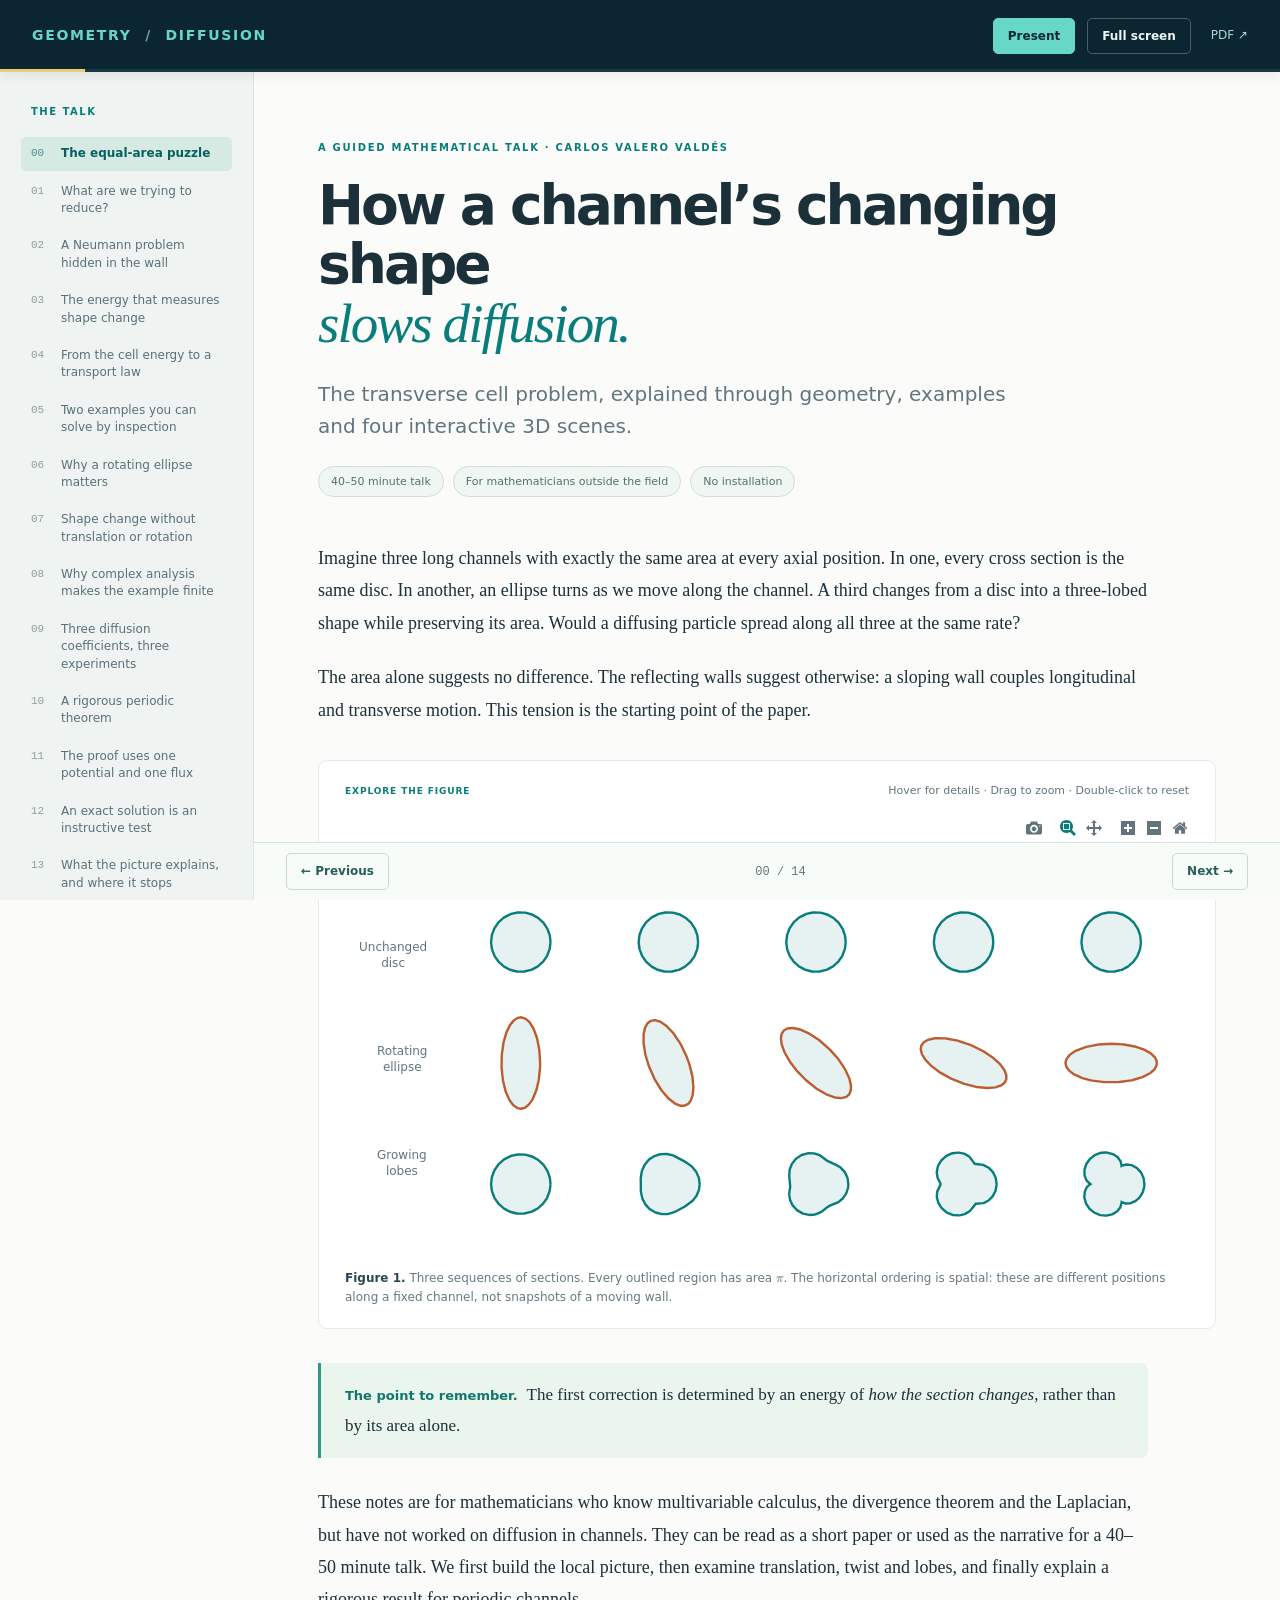
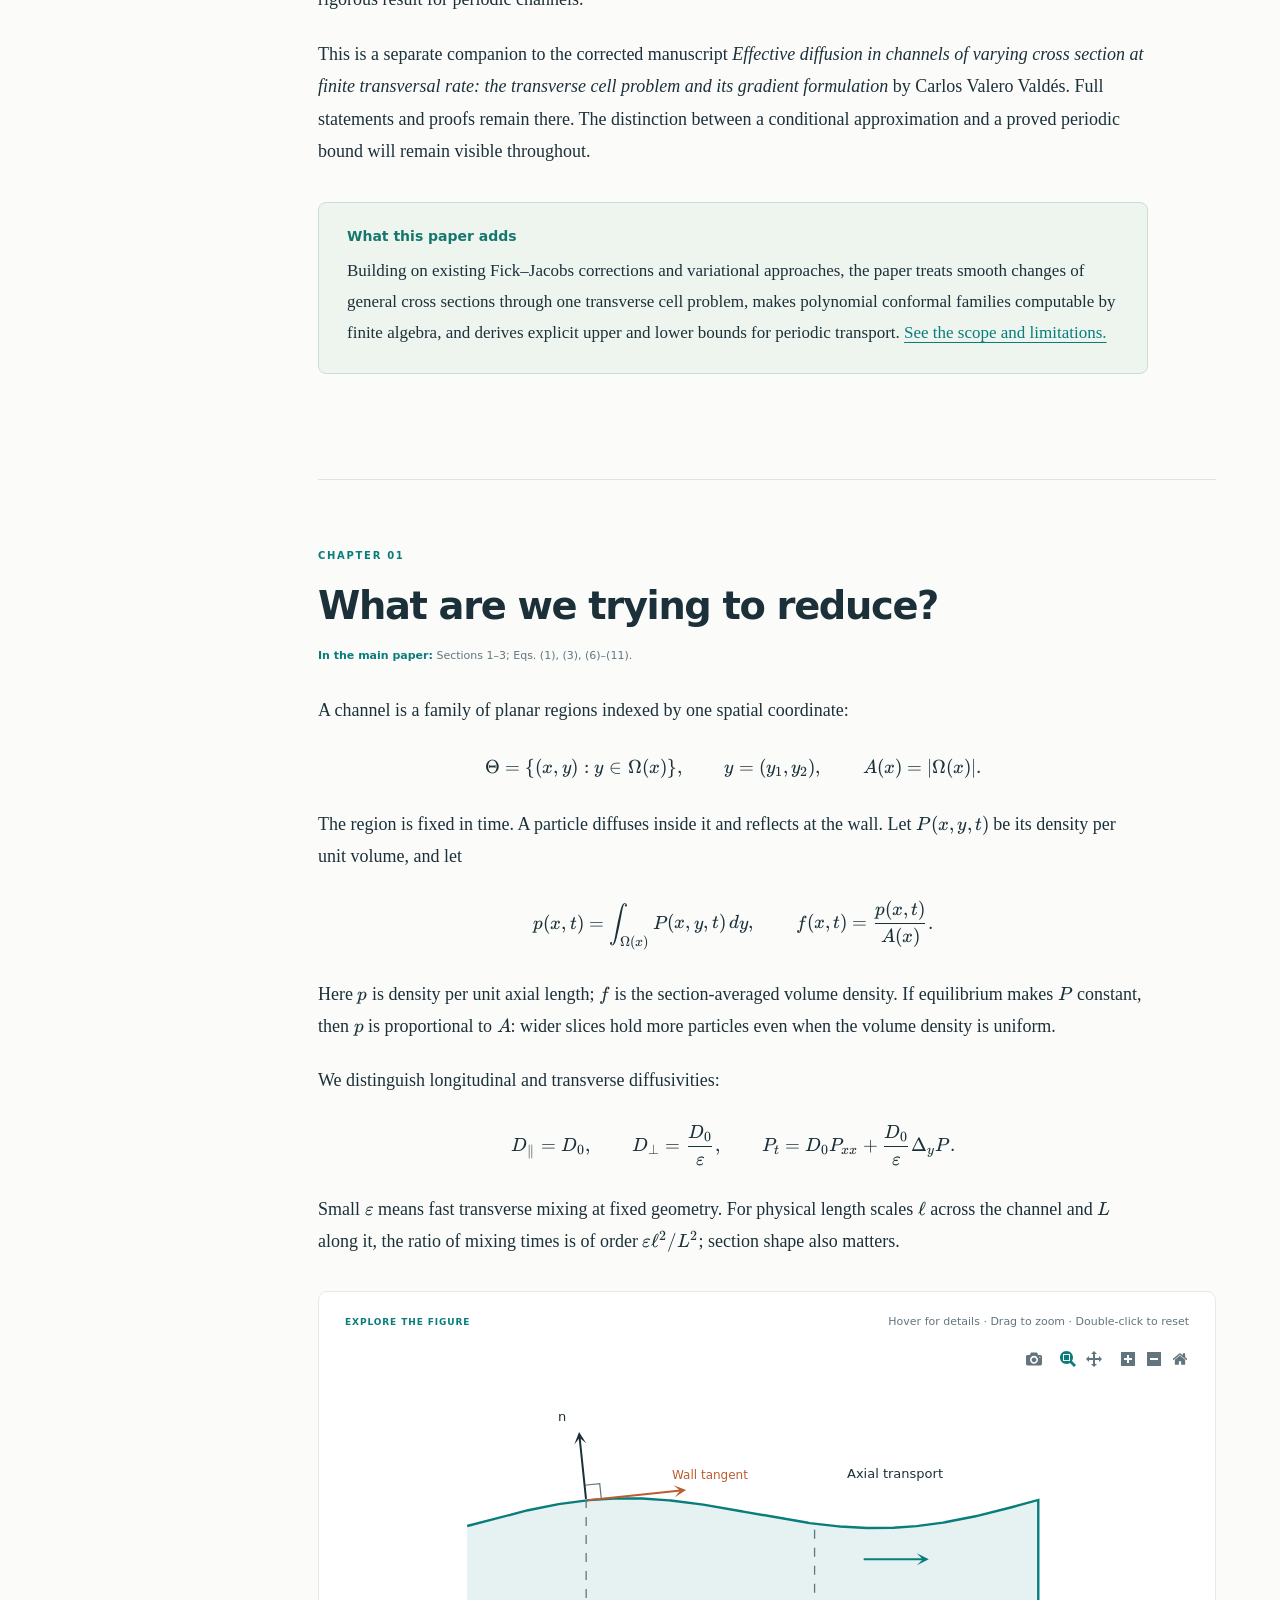
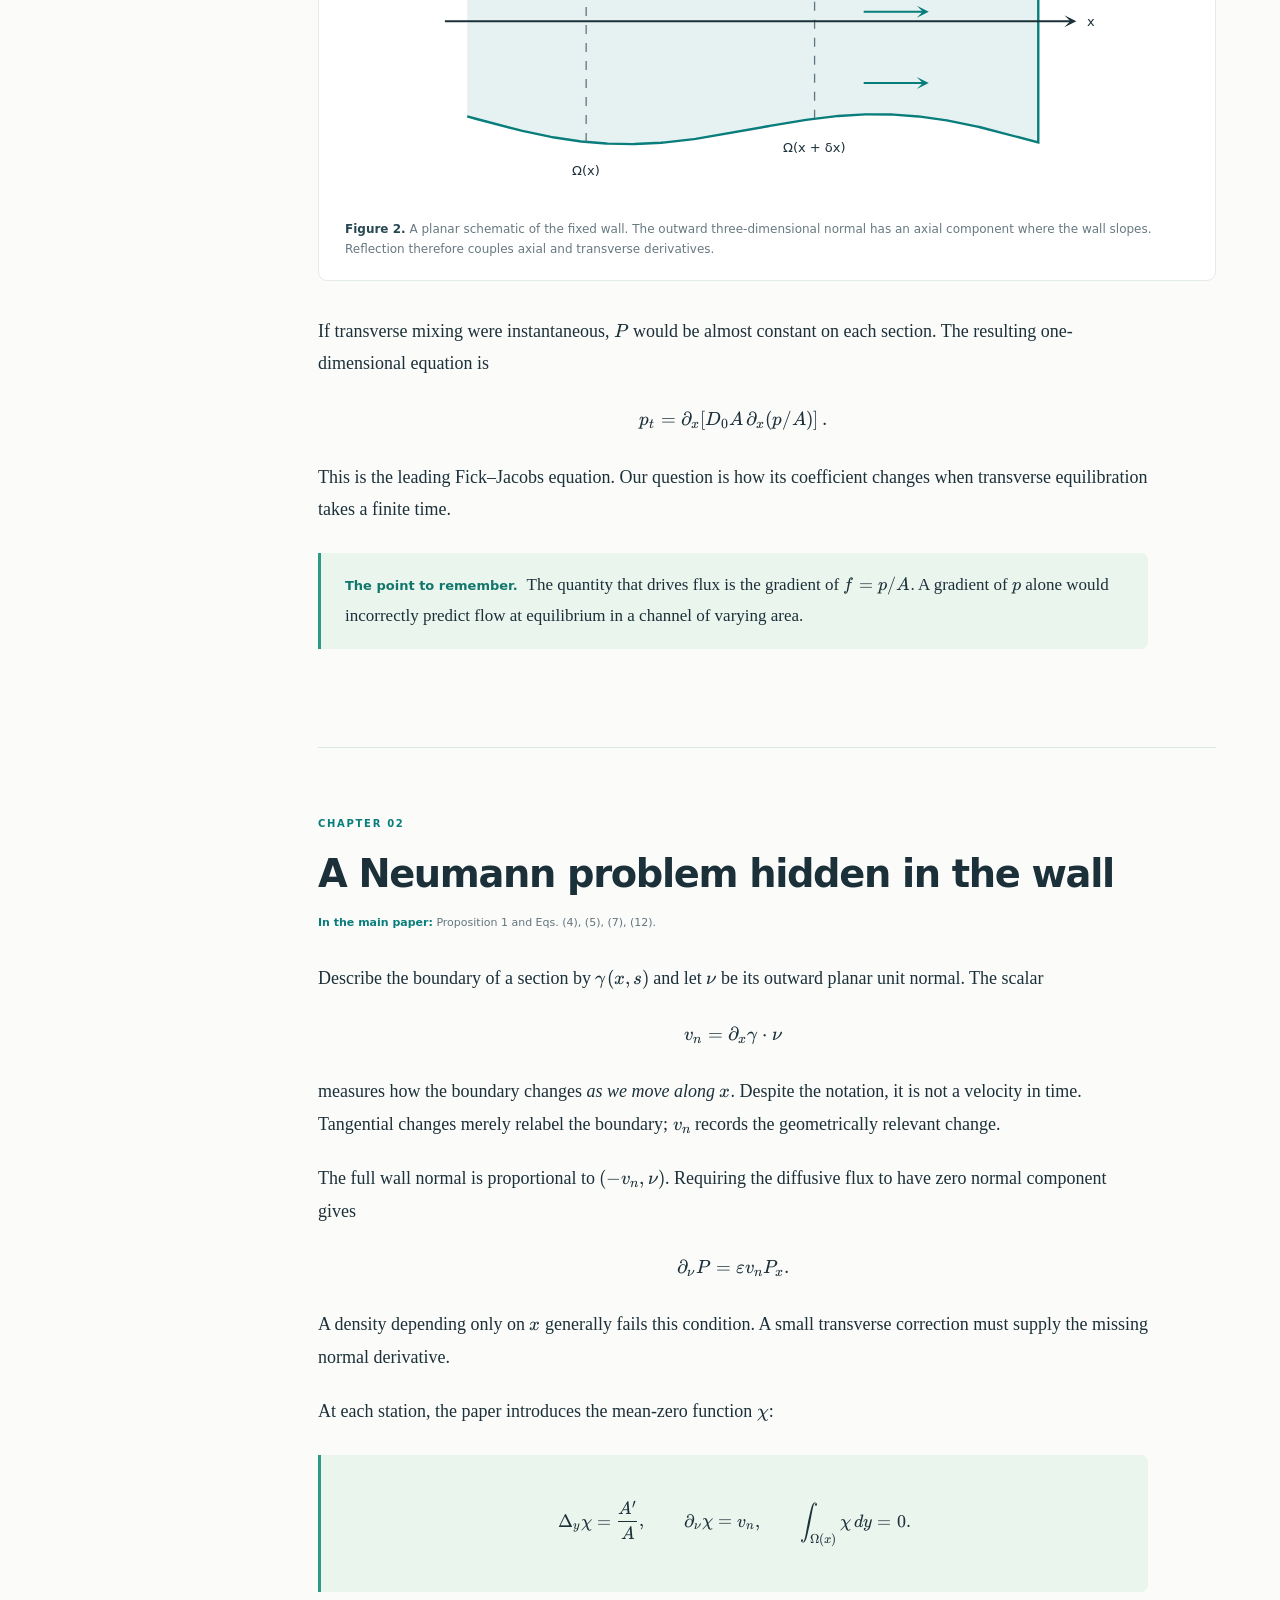
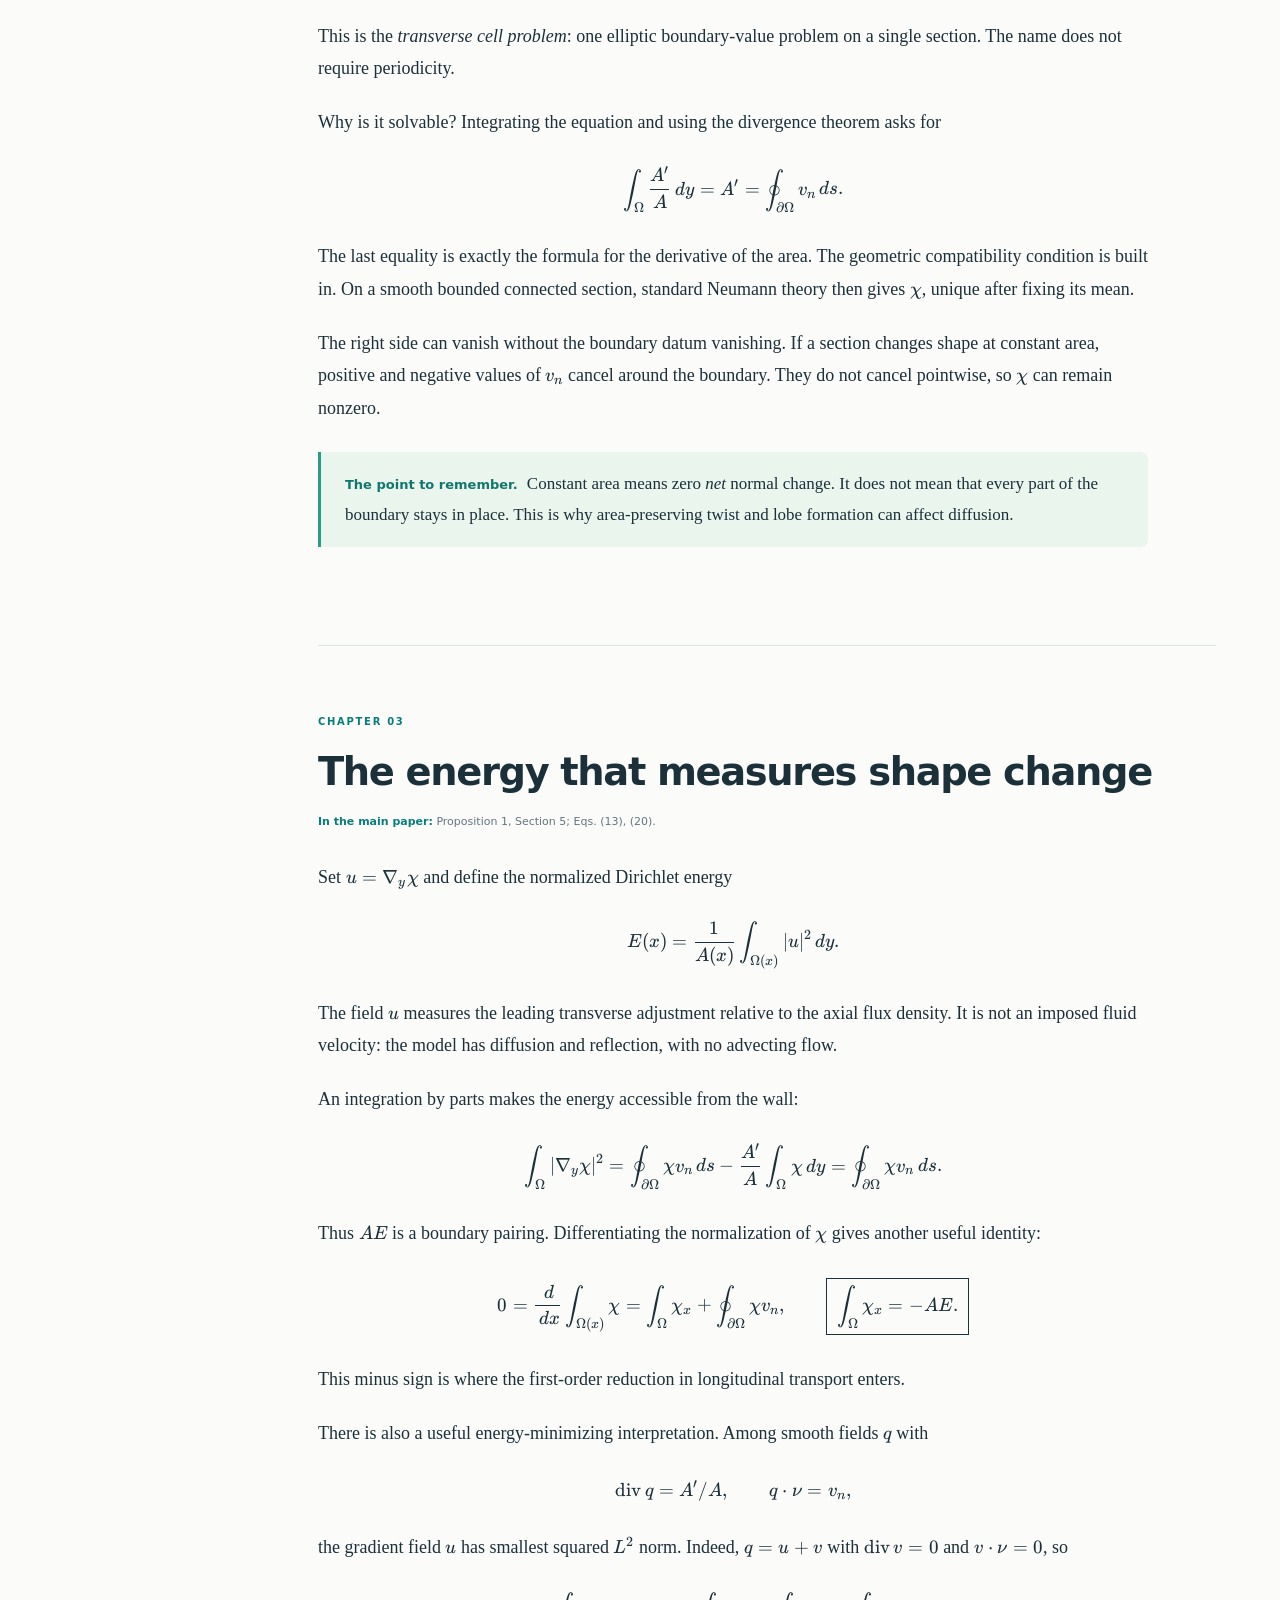
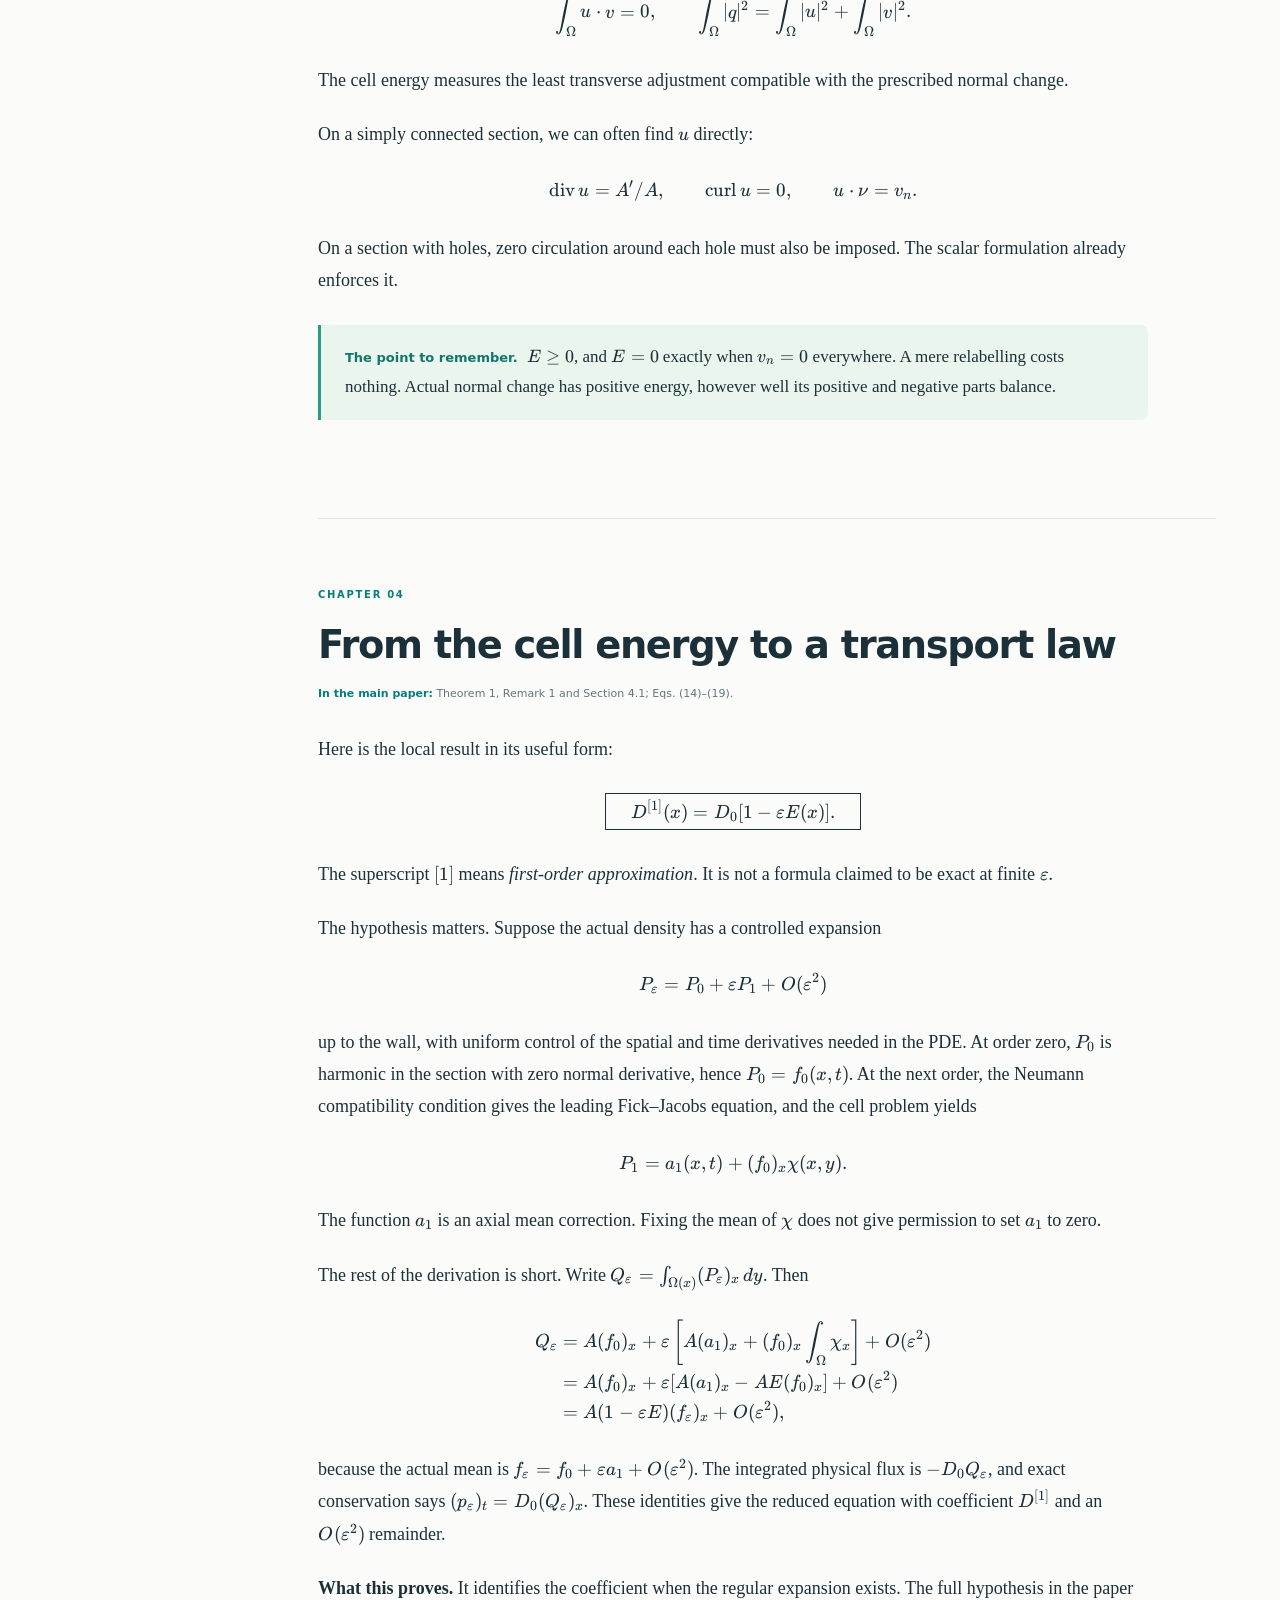
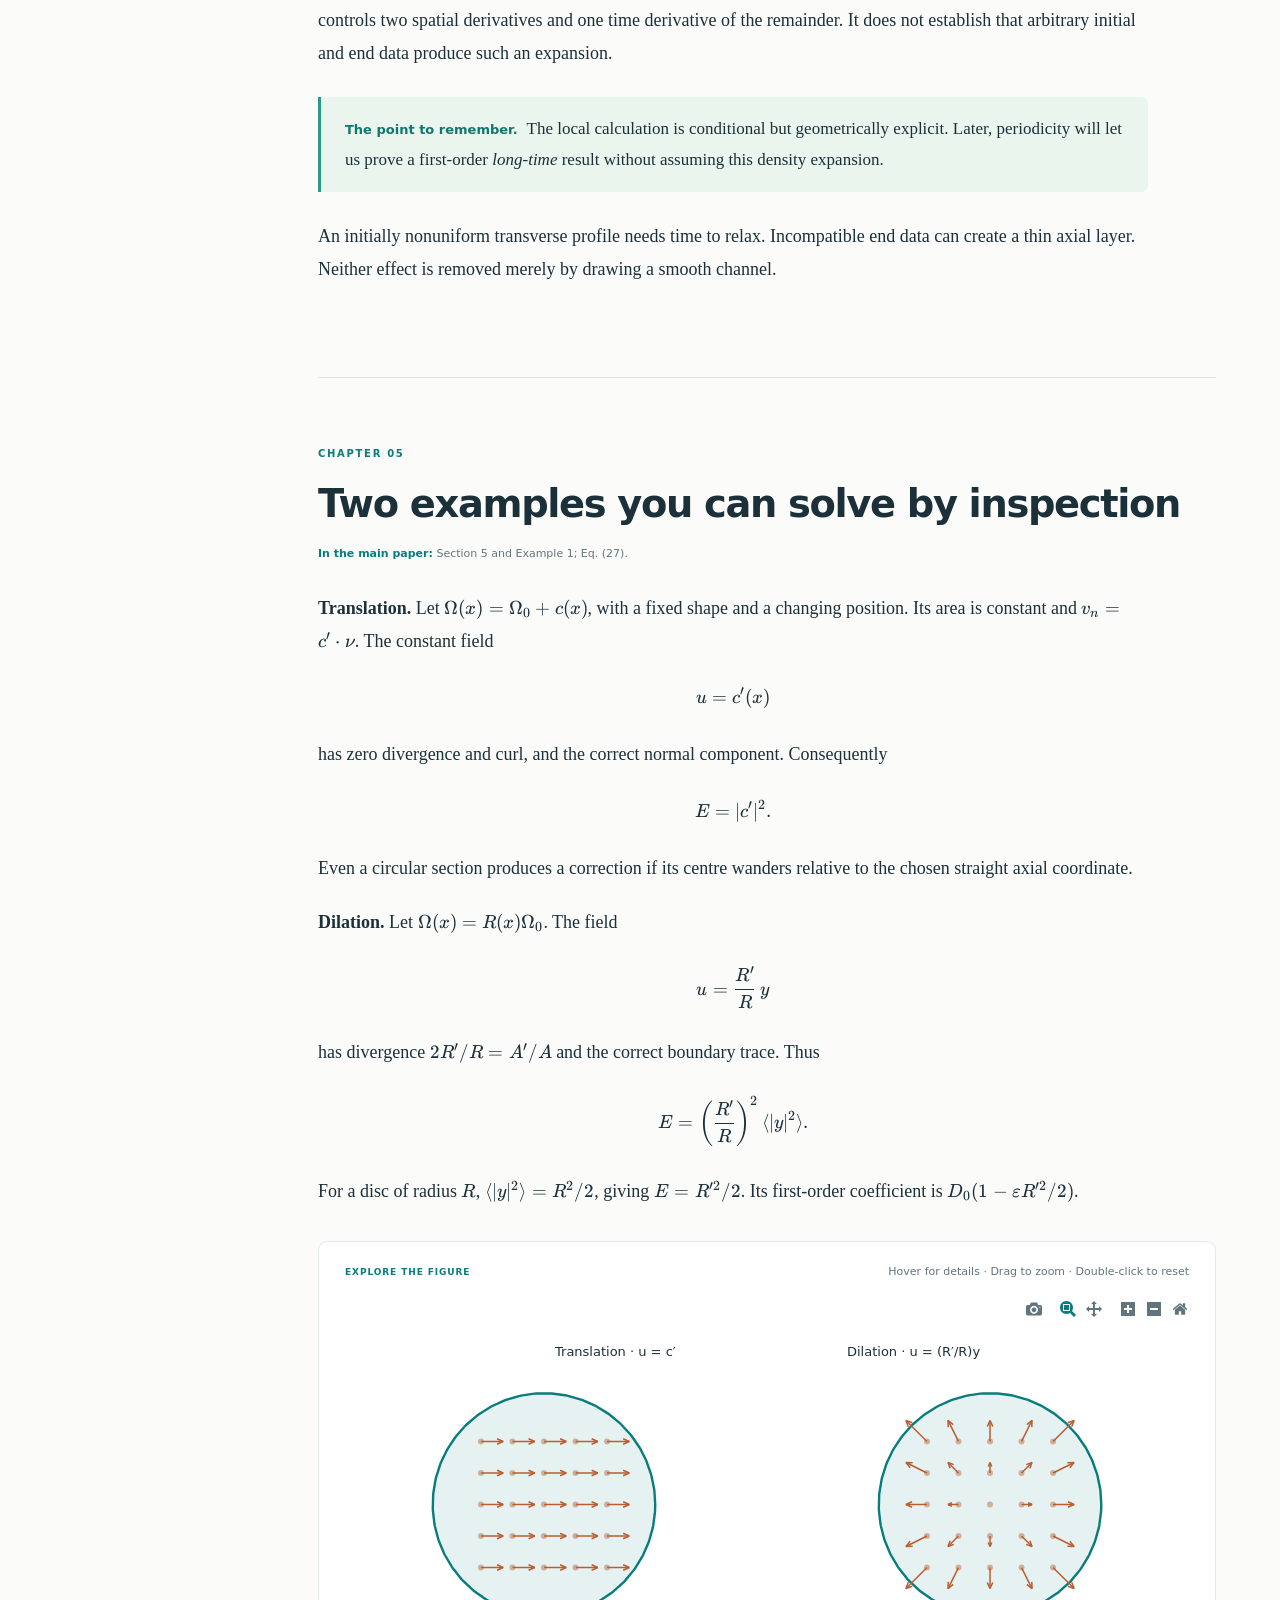
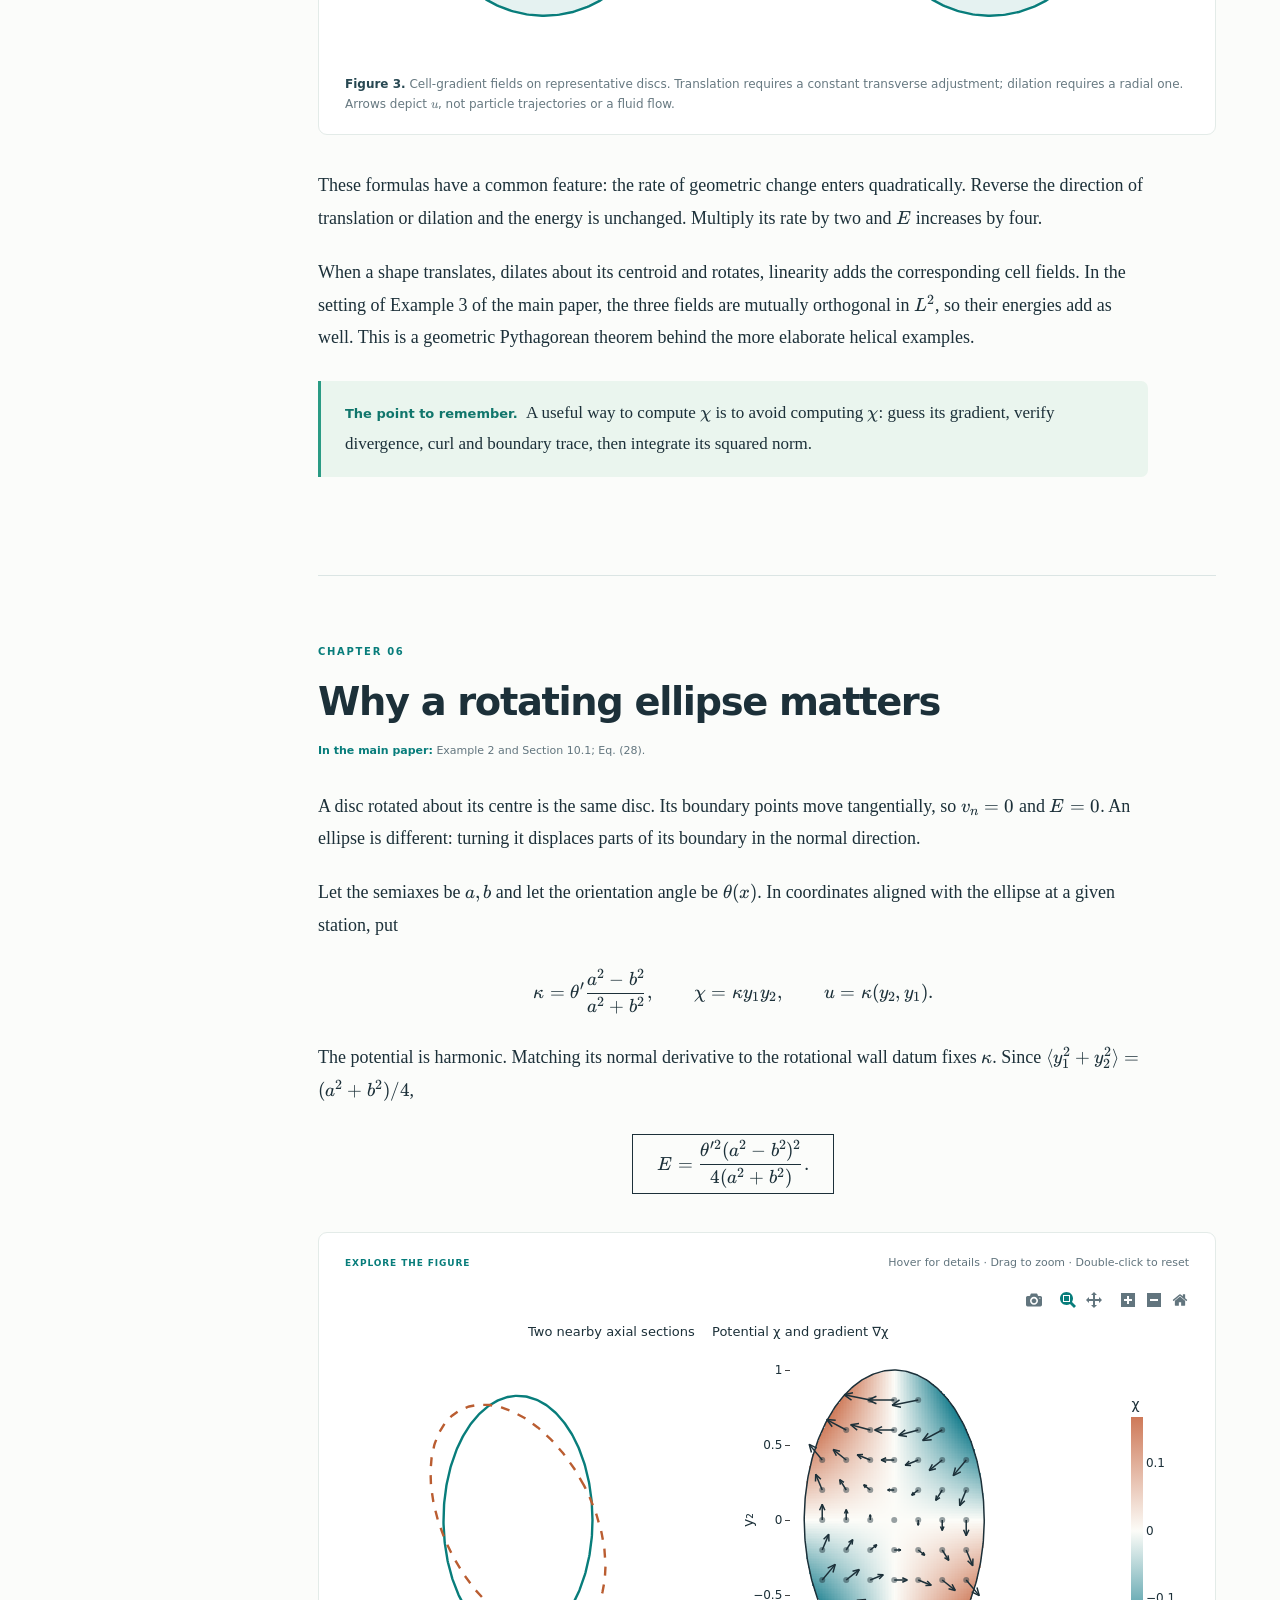
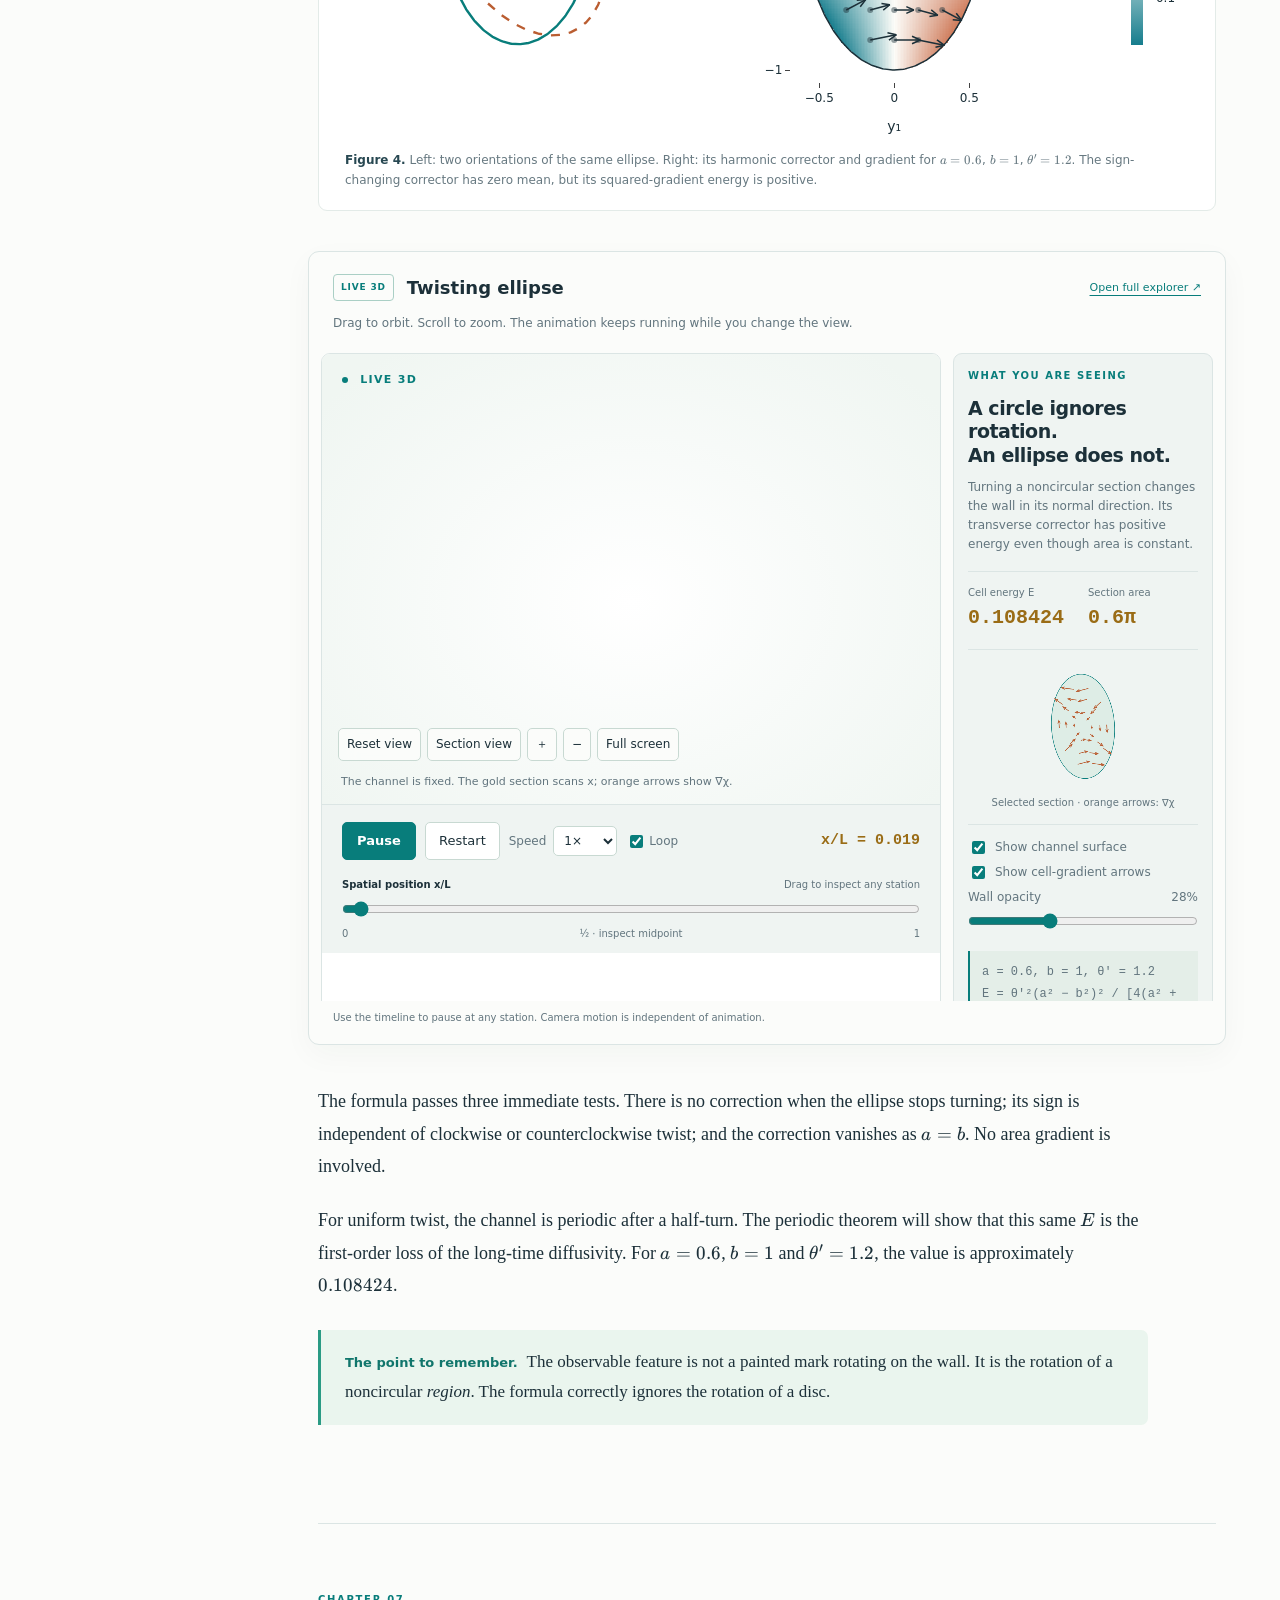
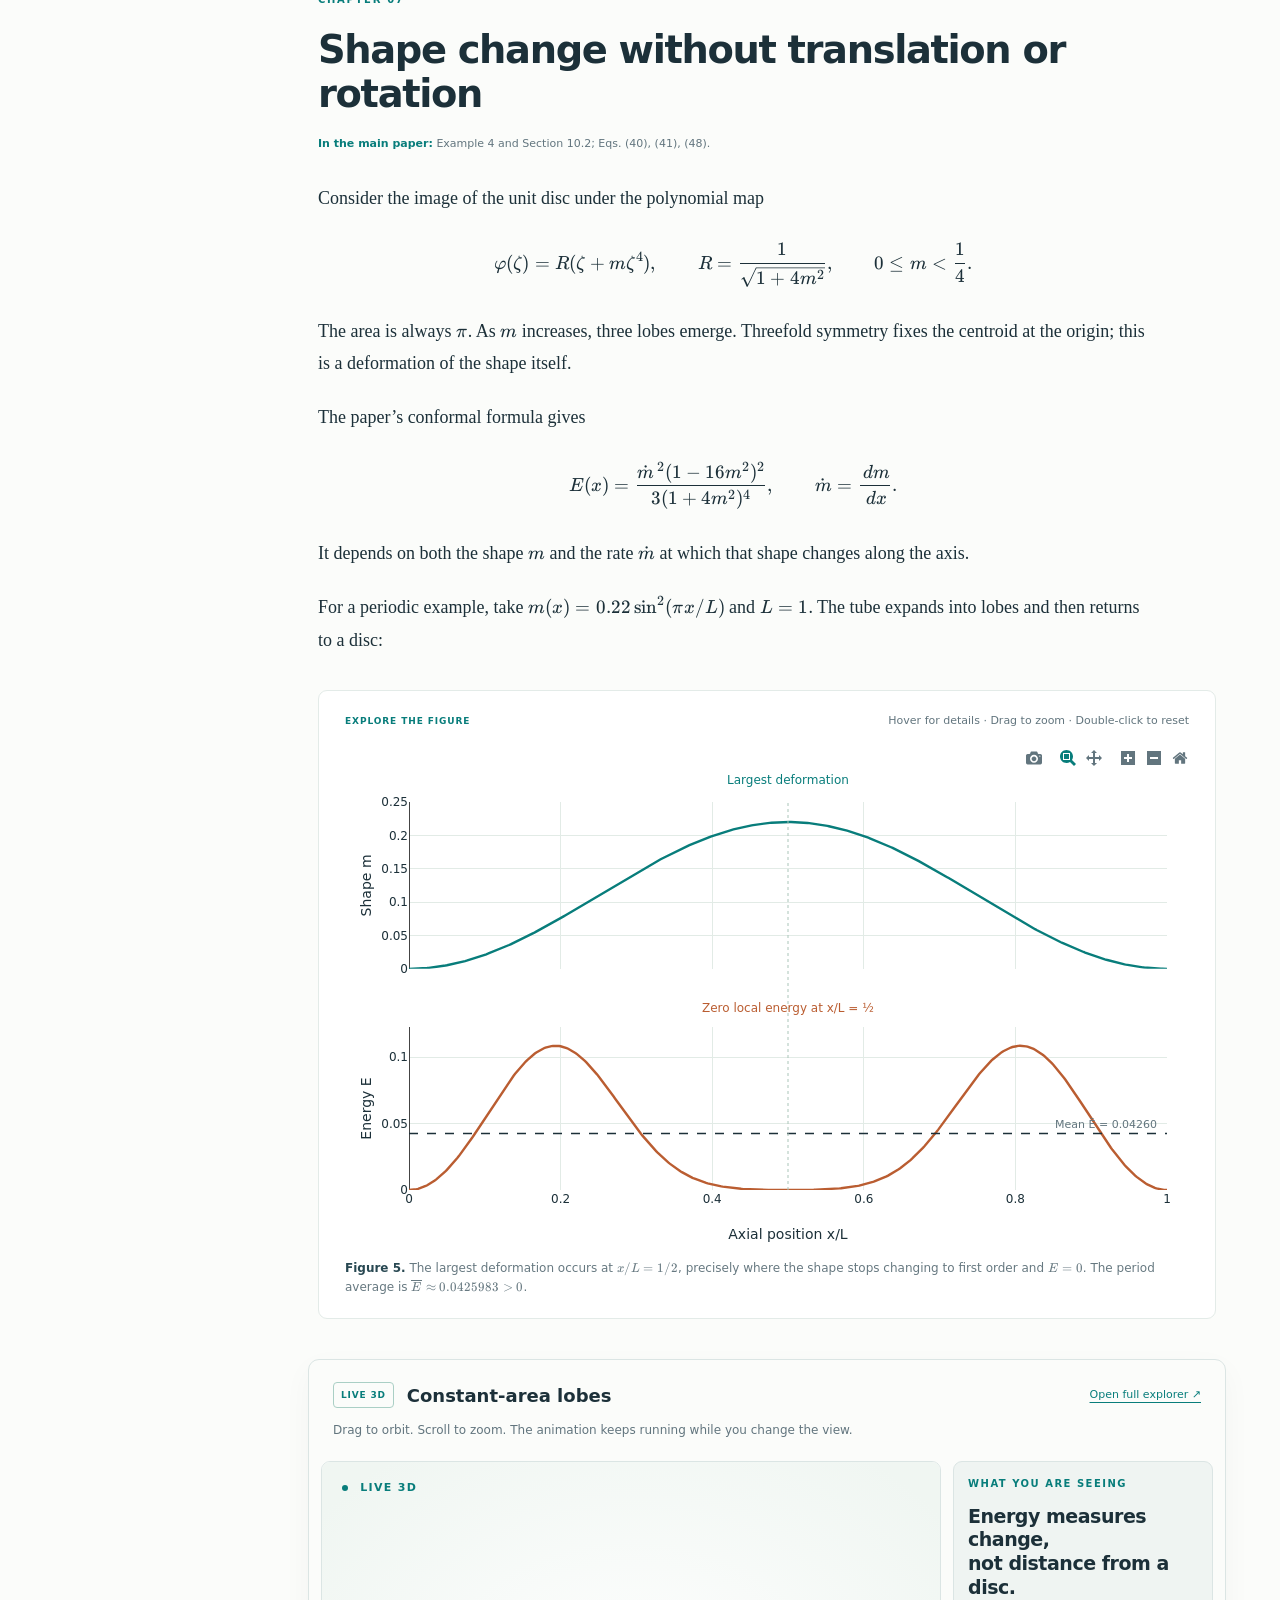
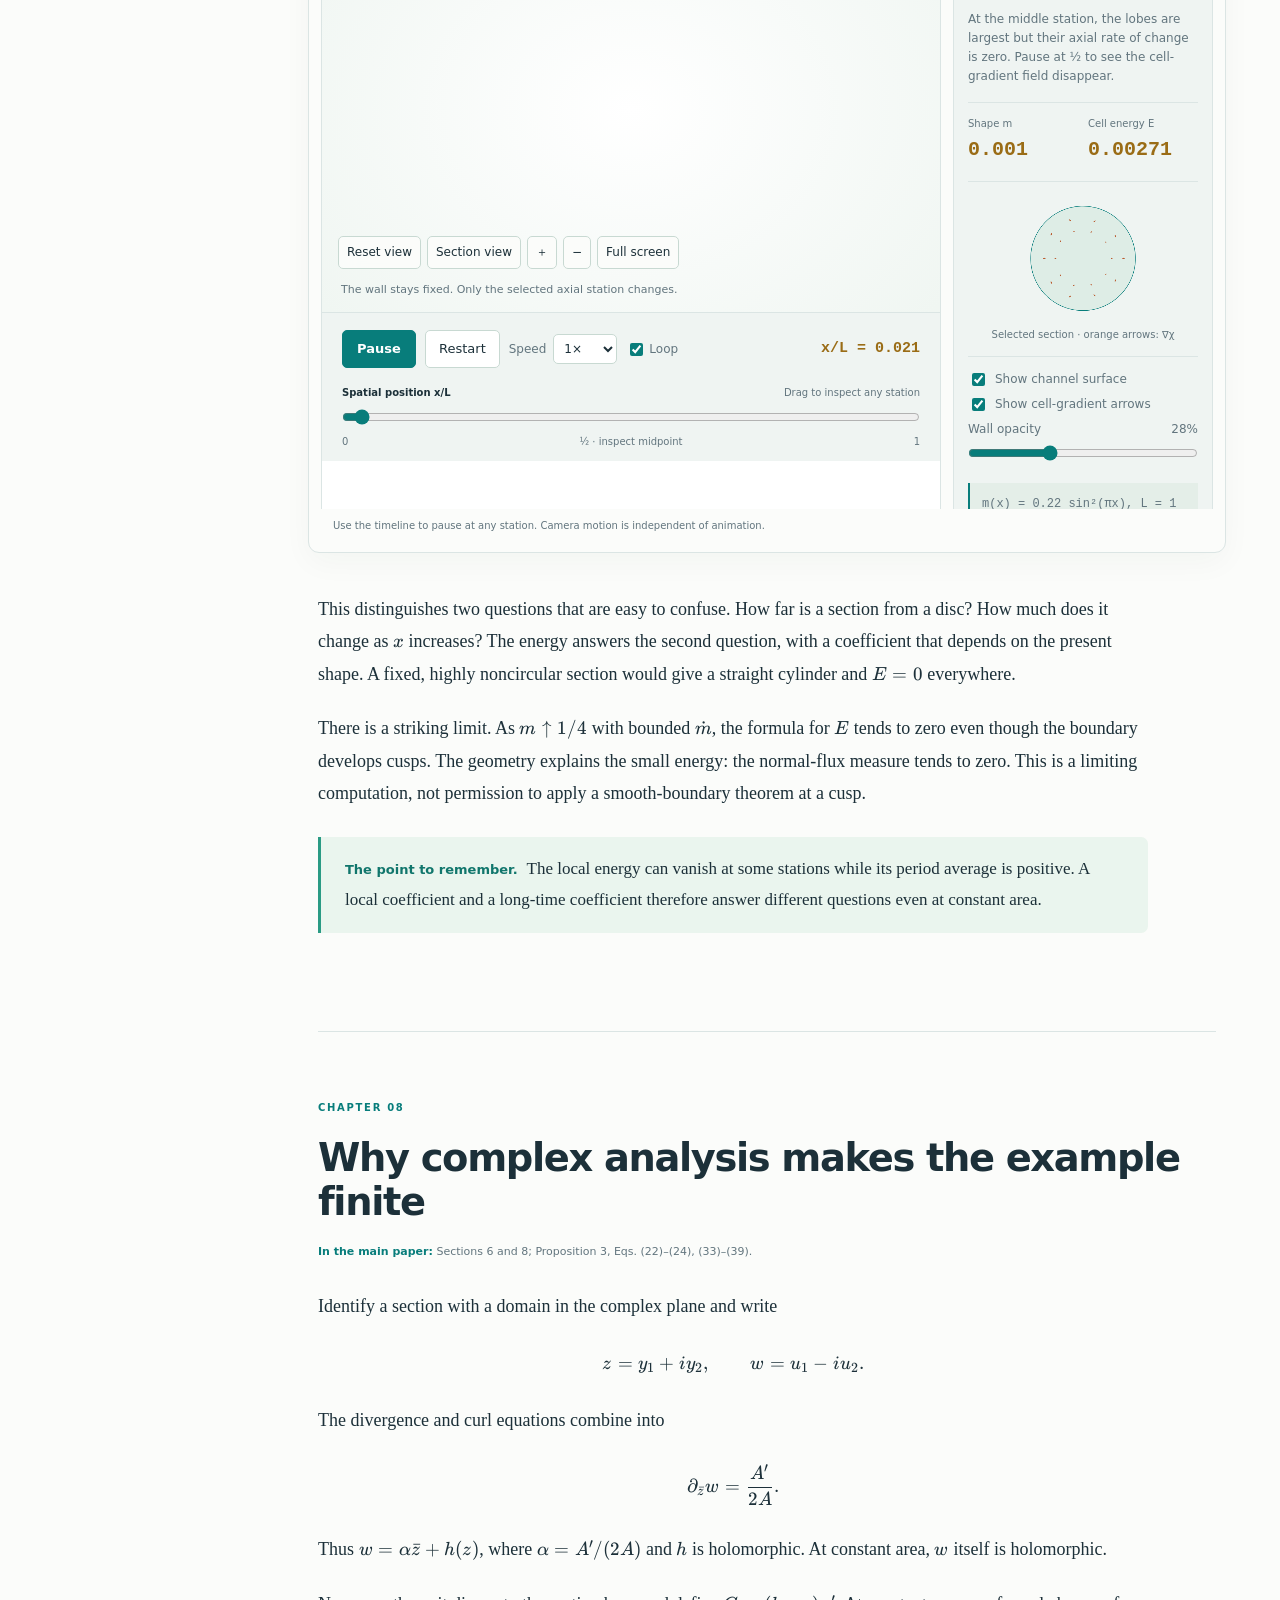
==== commit 299e715f: "Replace eight static figures with Plotly and preserve geometric aspect ratios" ====
--- a/index.html
+++ b/index.html
@@ -1,10 +1,10 @@
-<!doctype html><html lang="en"><head><meta charset="utf-8"><meta name="viewport" content="width=device-width,initial-scale=1"><meta name="description" content="An accessible mathematical talk about how changing cross sections slow diffusion, with four interactive 3D examples."><meta name="theme-color" content="#0c2631"><title>How a channel’s changing shape slows diffusion</title><link rel="stylesheet" href="vendor/katex.min.css?v=b9ce0e8ce93f"><link rel="stylesheet" href="site.css?v=ade07ae5fa2b"></head><body>
+<!doctype html><html lang="en"><head><meta charset="utf-8"><meta name="viewport" content="width=device-width,initial-scale=1"><meta name="description" content="An accessible mathematical talk about how changing cross sections slow diffusion, with four interactive 3D examples."><meta name="theme-color" content="#0c2631"><title>How a channel’s changing shape slows diffusion</title><link rel="stylesheet" href="vendor/katex.min.css?v=b9ce0e8ce93f"><link rel="stylesheet" href="site.css?v=d31d4058fc57"></head><body>
 <a class="skip" href="#opening">Skip to the presentation</a>
 <header class="topbar"><a class="wordmark" href="#opening">GEOMETRY <span>/</span> DIFFUSION</a><div class="top-actions"><button id="contentsButton" aria-expanded="false">Contents</button><button id="presentButton">Present</button><button id="fullscreenButton">Full screen</button><a href="expository_annex.pdf">PDF ↗</a></div><div class="progress"><span id="progress"></span></div></header>
 <aside class="contents" id="contents"><div class="contents-title">THE TALK</div><nav aria-label="Chapters"><a href="#opening" data-chapter="0"><span>00</span>The equal-area puzzle</a><a href="#what-are-we-trying-to-reduce" data-chapter="1"><span>01</span>What are we trying to reduce?</a><a href="#a-neumann-problem-hidden-in-the-wall" data-chapter="2"><span>02</span>A Neumann problem hidden in the wall</a><a href="#the-energy-that-measures-shape-change" data-chapter="3"><span>03</span>The energy that measures shape change</a><a href="#from-the-cell-energy-to-a-transport-law" data-chapter="4"><span>04</span>From the cell energy to a transport law</a><a href="#two-examples-you-can-solve-by-inspection" data-chapter="5"><span>05</span>Two examples you can solve by inspection</a><a href="#why-a-rotating-ellipse-matters" data-chapter="6"><span>06</span>Why a rotating ellipse matters</a><a href="#shape-change-without-translation-or-rotation" data-chapter="7"><span>07</span>Shape change without translation or rotation</a><a href="#why-complex-analysis-makes-the-example-finite" data-chapter="8"><span>08</span>Why complex analysis makes the example finite</a><a href="#three-diffusion-coefficients-three-experiments" data-chapter="9"><span>09</span>Three diffusion coefficients, three experiments</a><a href="#a-rigorous-periodic-theorem" data-chapter="10"><span>10</span>A rigorous periodic theorem</a><a href="#the-proof-uses-one-potential-and-one-flux" data-chapter="11"><span>11</span>The proof uses one potential and one flux</a><a href="#an-exact-solution-is-an-instructive-test" data-chapter="12"><span>12</span>An exact solution is an instructive test</a><a href="#what-the-picture-explains-and-where-it-stops" data-chapter="13"><span>13</span>What the picture explains, and where it stops</a><a href="#a-route-through-the-talk-and-the-paper" data-chapter="14"><span>14</span>A route through the talk and the paper</a></nav><div class="contents-foot"><a href="interactive3d/index.html">Open the 3D explorer ↗</a><p>One cell problem.<br>Many geometries.</p></div></aside>
 <main id="document"><section class="chapter" id="opening" data-index="0"><div class="hero-kicker">A GUIDED MATHEMATICAL TALK · CARLOS VALERO VALDÉS</div><h1>How a channel’s changing shape<br><em>slows diffusion.</em></h1><p class="hero-subtitle">The transverse cell problem, explained through geometry, examples and four interactive 3D scenes.</p><div class="hero-meta"><span>40–50 minute talk</span><span>For mathematicians outside the field</span><span>No installation</span></div><div class="prose"><p>Imagine three long channels with exactly the same area at every axial position. In one, every cross section is the same disc. In another, an ellipse turns as we move along the channel. A third changes from a disc into a three-lobed shape while preserving its area. Would a diffusing particle spread along all three at the same rate?</p>
 <p>The area alone suggests no difference. The reflecting walls suggest otherwise: a sloping wall couples longitudinal and transverse motion. This tension is the starting point of the paper.</p>
-<figure><img src="figures/same_area.png" alt="Three sequences of cross sections with the same area: disc, twisted ellipse and lobes." loading="lazy"><figcaption><strong>Figure 1.</strong> Three sequences of sections. Every outlined region has area <span class="katex"><span class="katex-mathml"><math xmlns="http://www.w3.org/1998/Math/MathML"><semantics><mrow><mi>π</mi></mrow><annotation encoding="application/x-tex">\pi</annotation></semantics></math></span><span class="katex-html" aria-hidden="true"><span class="katex-base"><span class="katex-strut" style="height:0.4306em;"></span><span class="mord mathnormal" style="margin-right:0.0359em;">π</span></span></span></span>. The horizontal ordering is spatial: these are different positions along a fixed channel, not snapshots of a moving wall.</figcaption></figure>
+<figure><div class="plot-heading"><span>EXPLORE THE FIGURE</span><span class="plot-hint">Hover for details · Drag to zoom · Double-click to reset</span></div><div class="plot-host" data-plot="same_area" role="img" aria-label="Three sequences of cross sections with the same area: disc, twisted ellipse and lobes."></div><img class="figure-fallback" src="figures/same_area.png" alt="Three sequences of cross sections with the same area: disc, twisted ellipse and lobes." loading="lazy"><figcaption><strong>Figure 1.</strong> Three sequences of sections. Every outlined region has area <span class="katex"><span class="katex-mathml"><math xmlns="http://www.w3.org/1998/Math/MathML"><semantics><mrow><mi>π</mi></mrow><annotation encoding="application/x-tex">\pi</annotation></semantics></math></span><span class="katex-html" aria-hidden="true"><span class="katex-base"><span class="katex-strut" style="height:0.4306em;"></span><span class="mord mathnormal" style="margin-right:0.0359em;">π</span></span></span></span>. The horizontal ordering is spatial: these are different positions along a fixed channel, not snapshots of a moving wall.</figcaption></figure>
 <div class="tcolorbox">
 <p><span class="sans-serif"><strong>The point to remember.</strong></span> The first correction is determined by an energy of <em>how the section changes</em>, rather than by its area alone.</p>
 </div>
@@ -17,7 +17,7 @@
  y=(y_1,y_2),\qquad A(x)=|\Omega(x)|.</annotation></semantics></math></span><span class="katex-html" aria-hidden="true"><span class="katex-base"><span class="katex-strut" style="height:0.6833em;"></span><span class="mord">Θ</span><span class="mspace" style="margin-right:0.2778em;"></span><span class="mrel">=</span><span class="mspace" style="margin-right:0.2778em;"></span></span><span class="katex-base"><span class="katex-strut" style="height:1em;vertical-align:-0.25em;"></span><span class="mopen">{(</span><span class="mord mathnormal">x</span><span class="mpunct">,</span><span class="mspace" style="margin-right:0.1667em;"></span><span class="mord mathnormal" style="margin-right:0.0359em;">y</span><span class="mclose">)</span><span class="mspace" style="margin-right:0.2778em;"></span><span class="mrel">:</span><span class="mspace" style="margin-right:0.2778em;"></span></span><span class="katex-base"><span class="katex-strut" style="height:0.7335em;vertical-align:-0.1944em;"></span><span class="mord mathnormal" style="margin-right:0.0359em;">y</span><span class="mspace" style="margin-right:0.2778em;"></span><span class="mrel">∈</span><span class="mspace" style="margin-right:0.2778em;"></span></span><span class="katex-base"><span class="katex-strut" style="height:1em;vertical-align:-0.25em;"></span><span class="mord">Ω</span><span class="mopen">(</span><span class="mord mathnormal">x</span><span class="mclose">)}</span><span class="mpunct">,</span><span class="mspace" style="margin-right:2em;"></span><span class="mspace" style="margin-right:0.1667em;"></span><span class="mord mathnormal" style="margin-right:0.0359em;">y</span><span class="mspace" style="margin-right:0.2778em;"></span><span class="mrel">=</span><span class="mspace" style="margin-right:0.2778em;"></span></span><span class="katex-base"><span class="katex-strut" style="height:1em;vertical-align:-0.25em;"></span><span class="mopen">(</span><span class="mord"><span class="mord mathnormal" style="margin-right:0.0359em;">y</span><span class="msupsub"><span class="vlist-t vlist-t2"><span class="vlist-r"><span class="vlist" style="height:0.3011em;"><span style="top:-2.55em;margin-left:-0.0359em;margin-right:0.05em;"><span class="pstrut" style="height:2.7em;"></span><span class="katex-sizing reset-size6 size3 mtight"><span class="mord mtight">1</span></span></span></span><span class="vlist-s">​</span></span><span class="vlist-r"><span class="vlist" style="height:0.15em;"><span></span></span></span></span></span></span><span class="mpunct">,</span><span class="mspace" style="margin-right:0.1667em;"></span><span class="mord"><span class="mord mathnormal" style="margin-right:0.0359em;">y</span><span class="msupsub"><span class="vlist-t vlist-t2"><span class="vlist-r"><span class="vlist" style="height:0.3011em;"><span style="top:-2.55em;margin-left:-0.0359em;margin-right:0.05em;"><span class="pstrut" style="height:2.7em;"></span><span class="katex-sizing reset-size6 size3 mtight"><span class="mord mtight">2</span></span></span></span><span class="vlist-s">​</span></span><span class="vlist-r"><span class="vlist" style="height:0.15em;"><span></span></span></span></span></span></span><span class="mclose">)</span><span class="mpunct">,</span><span class="mspace" style="margin-right:2em;"></span><span class="mspace" style="margin-right:0.1667em;"></span><span class="mord mathnormal">A</span><span class="mopen">(</span><span class="mord mathnormal">x</span><span class="mclose">)</span><span class="mspace" style="margin-right:0.2778em;"></span><span class="mrel">=</span><span class="mspace" style="margin-right:0.2778em;"></span></span><span class="katex-base"><span class="katex-strut" style="height:1em;vertical-align:-0.25em;"></span><span class="mord">∣Ω</span><span class="mopen">(</span><span class="mord mathnormal">x</span><span class="mclose">)</span><span class="mord">∣.</span></span></span></span></span> The region is fixed in time. A particle diffuses inside it and reflects at the wall. Let <span class="katex"><span class="katex-mathml"><math xmlns="http://www.w3.org/1998/Math/MathML"><semantics><mrow><mi>P</mi><mo stretchy="false">(</mo><mi>x</mi><mo separator="true">,</mo><mi>y</mi><mo separator="true">,</mo><mi>t</mi><mo stretchy="false">)</mo></mrow><annotation encoding="application/x-tex">P(x,y,t)</annotation></semantics></math></span><span class="katex-html" aria-hidden="true"><span class="katex-base"><span class="katex-strut" style="height:1em;vertical-align:-0.25em;"></span><span class="mord mathnormal" style="margin-right:0.1389em;">P</span><span class="mopen">(</span><span class="mord mathnormal">x</span><span class="mpunct">,</span><span class="mspace" style="margin-right:0.1667em;"></span><span class="mord mathnormal" style="margin-right:0.0359em;">y</span><span class="mpunct">,</span><span class="mspace" style="margin-right:0.1667em;"></span><span class="mord mathnormal">t</span><span class="mclose">)</span></span></span></span> be its density per unit volume, and let <span class="katex-display"><span class="katex"><span class="katex-mathml"><math xmlns="http://www.w3.org/1998/Math/MathML" display="block"><semantics><mrow><mi>p</mi><mo stretchy="false">(</mo><mi>x</mi><mo separator="true">,</mo><mi>t</mi><mo stretchy="false">)</mo><mo>=</mo><msub><mo>∫</mo><mrow><mi mathvariant="normal">Ω</mi><mo stretchy="false">(</mo><mi>x</mi><mo stretchy="false">)</mo></mrow></msub><mi>P</mi><mo stretchy="false">(</mo><mi>x</mi><mo separator="true">,</mo><mi>y</mi><mo separator="true">,</mo><mi>t</mi><mo stretchy="false">)</mo><mtext> </mtext><mi>d</mi><mi>y</mi><mo separator="true">,</mo><mspace width="2em"/><mi>f</mi><mo stretchy="false">(</mo><mi>x</mi><mo separator="true">,</mo><mi>t</mi><mo stretchy="false">)</mo><mo>=</mo><mfrac><mrow><mi>p</mi><mo stretchy="false">(</mo><mi>x</mi><mo separator="true">,</mo><mi>t</mi><mo stretchy="false">)</mo></mrow><mrow><mi>A</mi><mo stretchy="false">(</mo><mi>x</mi><mo stretchy="false">)</mo></mrow></mfrac><mi mathvariant="normal">.</mi></mrow><annotation encoding="application/x-tex">p(x,t)=\int_{\Omega(x)}P(x,y,t)\,dy,\qquad f(x,t)=\frac{p(x,t)}{A(x)}.</annotation></semantics></math></span><span class="katex-html" aria-hidden="true"><span class="katex-base"><span class="katex-strut" style="height:1em;vertical-align:-0.25em;"></span><span class="mord mathnormal">p</span><span class="mopen">(</span><span class="mord mathnormal">x</span><span class="mpunct">,</span><span class="mspace" style="margin-right:0.1667em;"></span><span class="mord mathnormal">t</span><span class="mclose">)</span><span class="mspace" style="margin-right:0.2778em;"></span><span class="mrel">=</span><span class="mspace" style="margin-right:0.2778em;"></span></span><span class="katex-base"><span class="katex-strut" style="height:2.447em;vertical-align:-1.0869em;"></span><span class="mop"><span class="mop op-symbol large-op" style="margin-right:0.4445em;position:relative;top:-0.0011em;">∫</span><span class="msupsub"><span class="vlist-t vlist-t2"><span class="vlist-r"><span class="vlist" style="height:-0.3869em;"><span style="top:-1.7881em;margin-left:-0.4445em;margin-right:0.05em;"><span class="pstrut" style="height:2.7em;"></span><span class="katex-sizing reset-size6 size3 mtight"><span class="mord mtight"><span class="mord mtight">Ω</span><span class="mopen mtight">(</span><span class="mord mathnormal mtight">x</span><span class="mclose mtight">)</span></span></span></span></span><span class="vlist-s">​</span></span><span class="vlist-r"><span class="vlist" style="height:1.0869em;"><span></span></span></span></span></span></span><span class="mspace" style="margin-right:0.1667em;"></span><span class="mord mathnormal" style="margin-right:0.1389em;">P</span><span class="mopen">(</span><span class="mord mathnormal">x</span><span class="mpunct">,</span><span class="mspace" style="margin-right:0.1667em;"></span><span class="mord mathnormal" style="margin-right:0.0359em;">y</span><span class="mpunct">,</span><span class="mspace" style="margin-right:0.1667em;"></span><span class="mord mathnormal">t</span><span class="mclose">)</span><span class="mspace" style="margin-right:0.1667em;"></span><span class="mord mathnormal">d</span><span class="mord mathnormal" style="margin-right:0.0359em;">y</span><span class="mpunct">,</span><span class="mspace" style="margin-right:2em;"></span><span class="mspace" style="margin-right:0.1667em;"></span><span class="mord mathnormal" style="margin-right:0.1076em;">f</span><span class="mopen">(</span><span class="mord mathnormal">x</span><span class="mpunct">,</span><span class="mspace" style="margin-right:0.1667em;"></span><span class="mord mathnormal">t</span><span class="mclose">)</span><span class="mspace" style="margin-right:0.2778em;"></span><span class="mrel">=</span><span class="mspace" style="margin-right:0.2778em;"></span></span><span class="katex-base"><span class="katex-strut" style="height:2.363em;vertical-align:-0.936em;"></span><span class="mord"><span class="mopen nulldelimiter"></span><span class="mfrac"><span class="vlist-t vlist-t2"><span class="vlist-r"><span class="vlist" style="height:1.427em;"><span style="top:-2.314em;"><span class="pstrut" style="height:3em;"></span><span class="mord"><span class="mord mathnormal">A</span><span class="mopen">(</span><span class="mord mathnormal">x</span><span class="mclose">)</span></span></span><span style="top:-3.23em;"><span class="pstrut" style="height:3em;"></span><span class="frac-line" style="border-bottom-width:0.04em;"></span></span><span style="top:-3.677em;"><span class="pstrut" style="height:3em;"></span><span class="mord"><span class="mord mathnormal">p</span><span class="mopen">(</span><span class="mord mathnormal">x</span><span class="mpunct">,</span><span class="mspace" style="margin-right:0.1667em;"></span><span class="mord mathnormal">t</span><span class="mclose">)</span></span></span></span><span class="vlist-s">​</span></span><span class="vlist-r"><span class="vlist" style="height:0.936em;"><span></span></span></span></span></span><span class="mclose nulldelimiter"></span></span><span class="mord">.</span></span></span></span></span> Here <span class="katex"><span class="katex-mathml"><math xmlns="http://www.w3.org/1998/Math/MathML"><semantics><mrow><mi>p</mi></mrow><annotation encoding="application/x-tex">p</annotation></semantics></math></span><span class="katex-html" aria-hidden="true"><span class="katex-base"><span class="katex-strut" style="height:0.625em;vertical-align:-0.1944em;"></span><span class="mord mathnormal">p</span></span></span></span> is density per unit axial length; <span class="katex"><span class="katex-mathml"><math xmlns="http://www.w3.org/1998/Math/MathML"><semantics><mrow><mi>f</mi></mrow><annotation encoding="application/x-tex">f</annotation></semantics></math></span><span class="katex-html" aria-hidden="true"><span class="katex-base"><span class="katex-strut" style="height:0.8889em;vertical-align:-0.1944em;"></span><span class="mord mathnormal" style="margin-right:0.1076em;">f</span></span></span></span> is the section-averaged volume density. If equilibrium makes <span class="katex"><span class="katex-mathml"><math xmlns="http://www.w3.org/1998/Math/MathML"><semantics><mrow><mi>P</mi></mrow><annotation encoding="application/x-tex">P</annotation></semantics></math></span><span class="katex-html" aria-hidden="true"><span class="katex-base"><span class="katex-strut" style="height:0.6833em;"></span><span class="mord mathnormal" style="margin-right:0.1389em;">P</span></span></span></span> constant, then <span class="katex"><span class="katex-mathml"><math xmlns="http://www.w3.org/1998/Math/MathML"><semantics><mrow><mi>p</mi></mrow><annotation encoding="application/x-tex">p</annotation></semantics></math></span><span class="katex-html" aria-hidden="true"><span class="katex-base"><span class="katex-strut" style="height:0.625em;vertical-align:-0.1944em;"></span><span class="mord mathnormal">p</span></span></span></span> is proportional to <span class="katex"><span class="katex-mathml"><math xmlns="http://www.w3.org/1998/Math/MathML"><semantics><mrow><mi>A</mi></mrow><annotation encoding="application/x-tex">A</annotation></semantics></math></span><span class="katex-html" aria-hidden="true"><span class="katex-base"><span class="katex-strut" style="height:0.6833em;"></span><span class="mord mathnormal">A</span></span></span></span>: wider slices hold more particles even when the volume density is uniform.</p>
 <p>We distinguish longitudinal and transverse diffusivities: <span class="katex-display"><span class="katex"><span class="katex-mathml"><math xmlns="http://www.w3.org/1998/Math/MathML" display="block"><semantics><mrow><msub><mi>D</mi><mo>∥</mo></msub><mo>=</mo><msub><mi>D</mi><mn>0</mn></msub><mo separator="true">,</mo><mspace width="2em"/><msub><mi>D</mi><mo>⊥</mo></msub><mo>=</mo><mfrac><msub><mi>D</mi><mn>0</mn></msub><mi>ε</mi></mfrac><mo separator="true">,</mo><mspace width="2em"/><msub><mi>P</mi><mi>t</mi></msub><mo>=</mo><msub><mi>D</mi><mn>0</mn></msub><msub><mi>P</mi><mrow><mi>x</mi><mi>x</mi></mrow></msub><mo>+</mo><mfrac><msub><mi>D</mi><mn>0</mn></msub><mi>ε</mi></mfrac><msub><mi mathvariant="normal">Δ</mi><mi>y</mi></msub><mi>P</mi><mi mathvariant="normal">.</mi></mrow><annotation encoding="application/x-tex">D_\parallel=D_0,\qquad D_\perp=\frac{D_0}{\varepsilon},\qquad
  P_t=D_0P_{xx}+\frac{D_0}{\varepsilon}\Delta_yP.</annotation></semantics></math></span><span class="katex-html" aria-hidden="true"><span class="katex-base"><span class="katex-strut" style="height:1.0385em;vertical-align:-0.3552em;"></span><span class="mord"><span class="mord mathnormal" style="margin-right:0.0278em;">D</span><span class="msupsub"><span class="vlist-t vlist-t2"><span class="vlist-r"><span class="vlist" style="height:0.3448em;"><span style="top:-2.5198em;margin-left:-0.0278em;margin-right:0.05em;"><span class="pstrut" style="height:2.7em;"></span><span class="katex-sizing reset-size6 size3 mtight"><span class="mrel mtight">∥</span></span></span></span><span class="vlist-s">​</span></span><span class="vlist-r"><span class="vlist" style="height:0.3552em;"><span></span></span></span></span></span></span><span class="mspace" style="margin-right:0.2778em;"></span><span class="mrel">=</span><span class="mspace" style="margin-right:0.2778em;"></span></span><span class="katex-base"><span class="katex-strut" style="height:0.8778em;vertical-align:-0.1944em;"></span><span class="mord"><span class="mord mathnormal" style="margin-right:0.0278em;">D</span><span class="msupsub"><span class="vlist-t vlist-t2"><span class="vlist-r"><span class="vlist" style="height:0.3011em;"><span style="top:-2.55em;margin-left:-0.0278em;margin-right:0.05em;"><span class="pstrut" style="height:2.7em;"></span><span class="katex-sizing reset-size6 size3 mtight"><span class="mord mtight">0</span></span></span></span><span class="vlist-s">​</span></span><span class="vlist-r"><span class="vlist" style="height:0.15em;"><span></span></span></span></span></span></span><span class="mpunct">,</span><span class="mspace" style="margin-right:2em;"></span><span class="mspace" style="margin-right:0.1667em;"></span><span class="mord"><span class="mord mathnormal" style="margin-right:0.0278em;">D</span><span class="msupsub"><span class="vlist-t vlist-t2"><span class="vlist-r"><span class="vlist" style="height:0.3361em;"><span style="top:-2.55em;margin-left:-0.0278em;margin-right:0.05em;"><span class="pstrut" style="height:2.7em;"></span><span class="katex-sizing reset-size6 size3 mtight"><span class="mrel mtight">⊥</span></span></span></span><span class="vlist-s">​</span></span><span class="vlist-r"><span class="vlist" style="height:0.15em;"><span></span></span></span></span></span></span><span class="mspace" style="margin-right:0.2778em;"></span><span class="mrel">=</span><span class="mspace" style="margin-right:0.2778em;"></span></span><span class="katex-base"><span class="katex-strut" style="height:2.0463em;vertical-align:-0.686em;"></span><span class="mord"><span class="mopen nulldelimiter"></span><span class="mfrac"><span class="vlist-t vlist-t2"><span class="vlist-r"><span class="vlist" style="height:1.3603em;"><span style="top:-2.314em;"><span class="pstrut" style="height:3em;"></span><span class="mord"><span class="mord mathnormal">ε</span></span></span><span style="top:-3.23em;"><span class="pstrut" style="height:3em;"></span><span class="frac-line" style="border-bottom-width:0.04em;"></span></span><span style="top:-3.677em;"><span class="pstrut" style="height:3em;"></span><span class="mord"><span class="mord"><span class="mord mathnormal" style="margin-right:0.0278em;">D</span><span class="msupsub"><span class="vlist-t vlist-t2"><span class="vlist-r"><span class="vlist" style="height:0.3011em;"><span style="top:-2.55em;margin-left:-0.0278em;margin-right:0.05em;"><span class="pstrut" style="height:2.7em;"></span><span class="katex-sizing reset-size6 size3 mtight"><span class="mord mtight">0</span></span></span></span><span class="vlist-s">​</span></span><span class="vlist-r"><span class="vlist" style="height:0.15em;"><span></span></span></span></span></span></span></span></span></span><span class="vlist-s">​</span></span><span class="vlist-r"><span class="vlist" style="height:0.686em;"><span></span></span></span></span></span><span class="mclose nulldelimiter"></span></span><span class="mpunct">,</span><span class="mspace" style="margin-right:2em;"></span><span class="mspace" style="margin-right:0.1667em;"></span><span class="mord"><span class="mord mathnormal" style="margin-right:0.1389em;">P</span><span class="msupsub"><span class="vlist-t vlist-t2"><span class="vlist-r"><span class="vlist" style="height:0.2806em;"><span style="top:-2.55em;margin-left:-0.1389em;margin-right:0.05em;"><span class="pstrut" style="height:2.7em;"></span><span class="katex-sizing reset-size6 size3 mtight"><span class="mord mathnormal mtight">t</span></span></span></span><span class="vlist-s">​</span></span><span class="vlist-r"><span class="vlist" style="height:0.15em;"><span></span></span></span></span></span></span><span class="mspace" style="margin-right:0.2778em;"></span><span class="mrel">=</span><span class="mspace" style="margin-right:0.2778em;"></span></span><span class="katex-base"><span class="katex-strut" style="height:0.8333em;vertical-align:-0.15em;"></span><span class="mord"><span class="mord mathnormal" style="margin-right:0.0278em;">D</span><span class="msupsub"><span class="vlist-t vlist-t2"><span class="vlist-r"><span class="vlist" style="height:0.3011em;"><span style="top:-2.55em;margin-left:-0.0278em;margin-right:0.05em;"><span class="pstrut" style="height:2.7em;"></span><span class="katex-sizing reset-size6 size3 mtight"><span class="mord mtight">0</span></span></span></span><span class="vlist-s">​</span></span><span class="vlist-r"><span class="vlist" style="height:0.15em;"><span></span></span></span></span></span></span><span class="mord"><span class="mord mathnormal" style="margin-right:0.1389em;">P</span><span class="msupsub"><span class="vlist-t vlist-t2"><span class="vlist-r"><span class="vlist" style="height:0.1514em;"><span style="top:-2.55em;margin-left:-0.1389em;margin-right:0.05em;"><span class="pstrut" style="height:2.7em;"></span><span class="katex-sizing reset-size6 size3 mtight"><span class="mord mtight"><span class="mord mathnormal mtight">xx</span></span></span></span></span><span class="vlist-s">​</span></span><span class="vlist-r"><span class="vlist" style="height:0.15em;"><span></span></span></span></span></span></span><span class="mspace" style="margin-right:0.2222em;"></span><span class="mbin">+</span><span class="mspace" style="margin-right:0.2222em;"></span></span><span class="katex-base"><span class="katex-strut" style="height:2.0463em;vertical-align:-0.686em;"></span><span class="mord"><span class="mopen nulldelimiter"></span><span class="mfrac"><span class="vlist-t vlist-t2"><span class="vlist-r"><span class="vlist" style="height:1.3603em;"><span style="top:-2.314em;"><span class="pstrut" style="height:3em;"></span><span class="mord"><span class="mord mathnormal">ε</span></span></span><span style="top:-3.23em;"><span class="pstrut" style="height:3em;"></span><span class="frac-line" style="border-bottom-width:0.04em;"></span></span><span style="top:-3.677em;"><span class="pstrut" style="height:3em;"></span><span class="mord"><span class="mord"><span class="mord mathnormal" style="margin-right:0.0278em;">D</span><span class="msupsub"><span class="vlist-t vlist-t2"><span class="vlist-r"><span class="vlist" style="height:0.3011em;"><span style="top:-2.55em;margin-left:-0.0278em;margin-right:0.05em;"><span class="pstrut" style="height:2.7em;"></span><span class="katex-sizing reset-size6 size3 mtight"><span class="mord mtight">0</span></span></span></span><span class="vlist-s">​</span></span><span class="vlist-r"><span class="vlist" style="height:0.15em;"><span></span></span></span></span></span></span></span></span></span><span class="vlist-s">​</span></span><span class="vlist-r"><span class="vlist" style="height:0.686em;"><span></span></span></span></span></span><span class="mclose nulldelimiter"></span></span><span class="mord"><span class="mord">Δ</span><span class="msupsub"><span class="vlist-t vlist-t2"><span class="vlist-r"><span class="vlist" style="height:0.1514em;"><span style="top:-2.55em;margin-left:0em;margin-right:0.05em;"><span class="pstrut" style="height:2.7em;"></span><span class="katex-sizing reset-size6 size3 mtight"><span class="mord mathnormal mtight" style="margin-right:0.0359em;">y</span></span></span></span><span class="vlist-s">​</span></span><span class="vlist-r"><span class="vlist" style="height:0.2861em;"><span></span></span></span></span></span></span><span class="mord mathnormal" style="margin-right:0.1389em;">P</span><span class="mord">.</span></span></span></span></span> Small <span class="katex"><span class="katex-mathml"><math xmlns="http://www.w3.org/1998/Math/MathML"><semantics><mrow><mi>ε</mi></mrow><annotation encoding="application/x-tex">\varepsilon</annotation></semantics></math></span><span class="katex-html" aria-hidden="true"><span class="katex-base"><span class="katex-strut" style="height:0.4306em;"></span><span class="mord mathnormal">ε</span></span></span></span> means fast transverse mixing at fixed geometry. For physical length scales <span class="katex"><span class="katex-mathml"><math xmlns="http://www.w3.org/1998/Math/MathML"><semantics><mrow><mi mathvariant="normal">ℓ</mi></mrow><annotation encoding="application/x-tex">\ell</annotation></semantics></math></span><span class="katex-html" aria-hidden="true"><span class="katex-base"><span class="katex-strut" style="height:0.6944em;"></span><span class="mord">ℓ</span></span></span></span> across the channel and <span class="katex"><span class="katex-mathml"><math xmlns="http://www.w3.org/1998/Math/MathML"><semantics><mrow><mi>L</mi></mrow><annotation encoding="application/x-tex">L</annotation></semantics></math></span><span class="katex-html" aria-hidden="true"><span class="katex-base"><span class="katex-strut" style="height:0.6833em;"></span><span class="mord mathnormal">L</span></span></span></span> along it, the ratio of mixing times is of order <span class="katex"><span class="katex-mathml"><math xmlns="http://www.w3.org/1998/Math/MathML"><semantics><mrow><mi>ε</mi><msup><mi mathvariant="normal">ℓ</mi><mn>2</mn></msup><mi mathvariant="normal">/</mi><msup><mi>L</mi><mn>2</mn></msup></mrow><annotation encoding="application/x-tex">\varepsilon\ell^2/L^2</annotation></semantics></math></span><span class="katex-html" aria-hidden="true"><span class="katex-base"><span class="katex-strut" style="height:1.0641em;vertical-align:-0.25em;"></span><span class="mord mathnormal">ε</span><span class="mord"><span class="mord">ℓ</span><span class="msupsub"><span class="vlist-t"><span class="vlist-r"><span class="vlist" style="height:0.8141em;"><span style="top:-3.063em;margin-right:0.05em;"><span class="pstrut" style="height:2.7em;"></span><span class="katex-sizing reset-size6 size3 mtight"><span class="mord mtight">2</span></span></span></span></span></span></span></span><span class="mord">/</span><span class="mord"><span class="mord mathnormal">L</span><span class="msupsub"><span class="vlist-t"><span class="vlist-r"><span class="vlist" style="height:0.8141em;"><span style="top:-3.063em;margin-right:0.05em;"><span class="pstrut" style="height:2.7em;"></span><span class="katex-sizing reset-size6 size3 mtight"><span class="mord mtight">2</span></span></span></span></span></span></span></span></span></span></span>; section shape also matters.</p>
-<figure><img src="figures/fixed_wall.png" alt="A sloping fixed wall couples axial and transverse derivatives through its normal." loading="lazy"><figcaption><strong>Figure 2.</strong> A planar schematic of the fixed wall. The outward three-dimensional normal has an axial component where the wall slopes. Reflection therefore couples axial and transverse derivatives.</figcaption></figure>
+<figure><div class="plot-heading"><span>EXPLORE THE FIGURE</span><span class="plot-hint">Hover for details · Drag to zoom · Double-click to reset</span></div><div class="plot-host" data-plot="fixed_wall" role="img" aria-label="A sloping fixed wall couples axial and transverse derivatives through its normal."></div><img class="figure-fallback" src="figures/fixed_wall.png" alt="A sloping fixed wall couples axial and transverse derivatives through its normal." loading="lazy"><figcaption><strong>Figure 2.</strong> A planar schematic of the fixed wall. The outward three-dimensional normal has an axial component where the wall slopes. Reflection therefore couples axial and transverse derivatives.</figcaption></figure>
 <p>If transverse mixing were instantaneous, <span class="katex"><span class="katex-mathml"><math xmlns="http://www.w3.org/1998/Math/MathML"><semantics><mrow><mi>P</mi></mrow><annotation encoding="application/x-tex">P</annotation></semantics></math></span><span class="katex-html" aria-hidden="true"><span class="katex-base"><span class="katex-strut" style="height:0.6833em;"></span><span class="mord mathnormal" style="margin-right:0.1389em;">P</span></span></span></span> would be almost constant on each section. The resulting one-dimensional equation is <span class="katex-display"><span class="katex"><span class="katex-mathml"><math xmlns="http://www.w3.org/1998/Math/MathML" display="block"><semantics><mrow><msub><mi>p</mi><mi>t</mi></msub><mo>=</mo><msub><mi mathvariant="normal">∂</mi><mi>x</mi></msub><mtext> ⁣</mtext><mrow><mo fence="true">[</mo><msub><mi>D</mi><mn>0</mn></msub><mi>A</mi><mtext> </mtext><msub><mi mathvariant="normal">∂</mi><mi>x</mi></msub><mo stretchy="false">(</mo><mi>p</mi><mi mathvariant="normal">/</mi><mi>A</mi><mo stretchy="false">)</mo><mo fence="true">]</mo></mrow><mi mathvariant="normal">.</mi></mrow><annotation encoding="application/x-tex">p_t=\partial_x\!\left[D_0A\,\partial_x(p/A)\right].</annotation></semantics></math></span><span class="katex-html" aria-hidden="true"><span class="katex-base"><span class="katex-strut" style="height:0.625em;vertical-align:-0.1944em;"></span><span class="mord"><span class="mord mathnormal">p</span><span class="msupsub"><span class="vlist-t vlist-t2"><span class="vlist-r"><span class="vlist" style="height:0.2806em;"><span style="top:-2.55em;margin-left:0em;margin-right:0.05em;"><span class="pstrut" style="height:2.7em;"></span><span class="katex-sizing reset-size6 size3 mtight"><span class="mord mathnormal mtight">t</span></span></span></span><span class="vlist-s">​</span></span><span class="vlist-r"><span class="vlist" style="height:0.15em;"><span></span></span></span></span></span></span><span class="mspace" style="margin-right:0.2778em;"></span><span class="mrel">=</span><span class="mspace" style="margin-right:0.2778em;"></span></span><span class="katex-base"><span class="katex-strut" style="height:1em;vertical-align:-0.25em;"></span><span class="mord"><span class="mord" style="margin-right:0.0556em;">∂</span><span class="msupsub"><span class="vlist-t vlist-t2"><span class="vlist-r"><span class="vlist" style="height:0.1514em;"><span style="top:-2.55em;margin-left:-0.0556em;margin-right:0.05em;"><span class="pstrut" style="height:2.7em;"></span><span class="katex-sizing reset-size6 size3 mtight"><span class="mord mathnormal mtight">x</span></span></span></span><span class="vlist-s">​</span></span><span class="vlist-r"><span class="vlist" style="height:0.15em;"><span></span></span></span></span></span></span><span class="mspace" style="margin-right:-0.1667em;"></span><span class="mspace" style="margin-right:0.1667em;"></span><span class="minner"><span class="mopen delimcenter" style="top:0em;">[</span><span class="mord"><span class="mord mathnormal" style="margin-right:0.0278em;">D</span><span class="msupsub"><span class="vlist-t vlist-t2"><span class="vlist-r"><span class="vlist" style="height:0.3011em;"><span style="top:-2.55em;margin-left:-0.0278em;margin-right:0.05em;"><span class="pstrut" style="height:2.7em;"></span><span class="katex-sizing reset-size6 size3 mtight"><span class="mord mtight">0</span></span></span></span><span class="vlist-s">​</span></span><span class="vlist-r"><span class="vlist" style="height:0.15em;"><span></span></span></span></span></span></span><span class="mord mathnormal">A</span><span class="mspace" style="margin-right:0.1667em;"></span><span class="mord"><span class="mord" style="margin-right:0.0556em;">∂</span><span class="msupsub"><span class="vlist-t vlist-t2"><span class="vlist-r"><span class="vlist" style="height:0.1514em;"><span style="top:-2.55em;margin-left:-0.0556em;margin-right:0.05em;"><span class="pstrut" style="height:2.7em;"></span><span class="katex-sizing reset-size6 size3 mtight"><span class="mord mathnormal mtight">x</span></span></span></span><span class="vlist-s">​</span></span><span class="vlist-r"><span class="vlist" style="height:0.15em;"><span></span></span></span></span></span></span><span class="mopen">(</span><span class="mord mathnormal">p</span><span class="mord">/</span><span class="mord mathnormal">A</span><span class="mclose">)</span><span class="mclose delimcenter" style="top:0em;">]</span></span><span class="mspace" style="margin-right:0.1667em;"></span><span class="mord">.</span></span></span></span></span> This is the leading Fick–Jacobs equation. Our question is how its coefficient changes when transverse equilibration takes a finite time.</p>
 <div class="tcolorbox">
 <p><span class="sans-serif"><strong>The point to remember.</strong></span> The quantity that drives flux is the gradient of <span class="katex"><span class="katex-mathml"><math xmlns="http://www.w3.org/1998/Math/MathML"><semantics><mrow><mi>f</mi><mo>=</mo><mi>p</mi><mi mathvariant="normal">/</mi><mi>A</mi></mrow><annotation encoding="application/x-tex">f=p/A</annotation></semantics></math></span><span class="katex-html" aria-hidden="true"><span class="katex-base"><span class="katex-strut" style="height:0.8889em;vertical-align:-0.1944em;"></span><span class="mord mathnormal" style="margin-right:0.1076em;">f</span><span class="mspace" style="margin-right:0.2778em;"></span><span class="mrel">=</span><span class="mspace" style="margin-right:0.2778em;"></span></span><span class="katex-base"><span class="katex-strut" style="height:1em;vertical-align:-0.25em;"></span><span class="mord mathnormal">p</span><span class="mord">/</span><span class="mord mathnormal">A</span></span></span></span>. A gradient of <span class="katex"><span class="katex-mathml"><math xmlns="http://www.w3.org/1998/Math/MathML"><semantics><mrow><mi>p</mi></mrow><annotation encoding="application/x-tex">p</annotation></semantics></math></span><span class="katex-html" aria-hidden="true"><span class="katex-base"><span class="katex-strut" style="height:0.625em;vertical-align:-0.1944em;"></span><span class="mord mathnormal">p</span></span></span></span> alone would incorrectly predict flow at equilibrium in a channel of varying area.</p>
@@ -79,7 +79,7 @@
 <p class="source-note"><span>In the main paper:</span> Section 5 and Example 1; Eq. (27).</p>
 <p><strong>Translation.</strong> Let <span class="katex"><span class="katex-mathml"><math xmlns="http://www.w3.org/1998/Math/MathML"><semantics><mrow><mi mathvariant="normal">Ω</mi><mo stretchy="false">(</mo><mi>x</mi><mo stretchy="false">)</mo><mo>=</mo><msub><mi mathvariant="normal">Ω</mi><mn>0</mn></msub><mo>+</mo><mi>c</mi><mo stretchy="false">(</mo><mi>x</mi><mo stretchy="false">)</mo></mrow><annotation encoding="application/x-tex">\Omega(x)=\Omega_0+c(x)</annotation></semantics></math></span><span class="katex-html" aria-hidden="true"><span class="katex-base"><span class="katex-strut" style="height:1em;vertical-align:-0.25em;"></span><span class="mord">Ω</span><span class="mopen">(</span><span class="mord mathnormal">x</span><span class="mclose">)</span><span class="mspace" style="margin-right:0.2778em;"></span><span class="mrel">=</span><span class="mspace" style="margin-right:0.2778em;"></span></span><span class="katex-base"><span class="katex-strut" style="height:0.8333em;vertical-align:-0.15em;"></span><span class="mord"><span class="mord">Ω</span><span class="msupsub"><span class="vlist-t vlist-t2"><span class="vlist-r"><span class="vlist" style="height:0.3011em;"><span style="top:-2.55em;margin-left:0em;margin-right:0.05em;"><span class="pstrut" style="height:2.7em;"></span><span class="katex-sizing reset-size6 size3 mtight"><span class="mord mtight">0</span></span></span></span><span class="vlist-s">​</span></span><span class="vlist-r"><span class="vlist" style="height:0.15em;"><span></span></span></span></span></span></span><span class="mspace" style="margin-right:0.2222em;"></span><span class="mbin">+</span><span class="mspace" style="margin-right:0.2222em;"></span></span><span class="katex-base"><span class="katex-strut" style="height:1em;vertical-align:-0.25em;"></span><span class="mord mathnormal">c</span><span class="mopen">(</span><span class="mord mathnormal">x</span><span class="mclose">)</span></span></span></span>, with a fixed shape and a changing position. Its area is constant and <span class="katex"><span class="katex-mathml"><math xmlns="http://www.w3.org/1998/Math/MathML"><semantics><mrow><msub><mi>v</mi><mi>n</mi></msub><mo>=</mo><msup><mi>c</mi><mo mathvariant="normal" lspace="0em" rspace="0em">′</mo></msup><mo>⋅</mo><mi>ν</mi></mrow><annotation encoding="application/x-tex">v_n=c&#x27;\cdot\nu</annotation></semantics></math></span><span class="katex-html" aria-hidden="true"><span class="katex-base"><span class="katex-strut" style="height:0.5806em;vertical-align:-0.15em;"></span><span class="mord"><span class="mord mathnormal" style="margin-right:0.0359em;">v</span><span class="msupsub"><span class="vlist-t vlist-t2"><span class="vlist-r"><span class="vlist" style="height:0.1514em;"><span style="top:-2.55em;margin-left:-0.0359em;margin-right:0.05em;"><span class="pstrut" style="height:2.7em;"></span><span class="katex-sizing reset-size6 size3 mtight"><span class="mord mathnormal mtight">n</span></span></span></span><span class="vlist-s">​</span></span><span class="vlist-r"><span class="vlist" style="height:0.15em;"><span></span></span></span></span></span></span><span class="mspace" style="margin-right:0.2778em;"></span><span class="mrel">=</span><span class="mspace" style="margin-right:0.2778em;"></span></span><span class="katex-base"><span class="katex-strut" style="height:0.7519em;"></span><span class="mord"><span class="mord mathnormal">c</span><span class="msupsub"><span class="vlist-t"><span class="vlist-r"><span class="vlist" style="height:0.7519em;"><span style="top:-3.063em;margin-right:0.05em;"><span class="pstrut" style="height:2.7em;"></span><span class="katex-sizing reset-size6 size3 mtight"><span class="mord mtight"><span class="mord mtight">′</span></span></span></span></span></span></span></span></span><span class="mspace" style="margin-right:0.2222em;"></span><span class="mbin">⋅</span><span class="mspace" style="margin-right:0.2222em;"></span></span><span class="katex-base"><span class="katex-strut" style="height:0.4306em;"></span><span class="mord mathnormal" style="margin-right:0.0637em;">ν</span></span></span></span>. The constant field <span class="katex-display"><span class="katex"><span class="katex-mathml"><math xmlns="http://www.w3.org/1998/Math/MathML" display="block"><semantics><mrow><mi>u</mi><mo>=</mo><msup><mi>c</mi><mo mathvariant="normal" lspace="0em" rspace="0em">′</mo></msup><mo stretchy="false">(</mo><mi>x</mi><mo stretchy="false">)</mo></mrow><annotation encoding="application/x-tex">u=c&#x27;(x)</annotation></semantics></math></span><span class="katex-html" aria-hidden="true"><span class="katex-base"><span class="katex-strut" style="height:0.4306em;"></span><span class="mord mathnormal">u</span><span class="mspace" style="margin-right:0.2778em;"></span><span class="mrel">=</span><span class="mspace" style="margin-right:0.2778em;"></span></span><span class="katex-base"><span class="katex-strut" style="height:1.0519em;vertical-align:-0.25em;"></span><span class="mord"><span class="mord mathnormal">c</span><span class="msupsub"><span class="vlist-t"><span class="vlist-r"><span class="vlist" style="height:0.8019em;"><span style="top:-3.113em;margin-right:0.05em;"><span class="pstrut" style="height:2.7em;"></span><span class="katex-sizing reset-size6 size3 mtight"><span class="mord mtight"><span class="mord mtight">′</span></span></span></span></span></span></span></span></span><span class="mopen">(</span><span class="mord mathnormal">x</span><span class="mclose">)</span></span></span></span></span> has zero divergence and curl, and the correct normal component. Consequently <span class="katex-display"><span class="katex"><span class="katex-mathml"><math xmlns="http://www.w3.org/1998/Math/MathML" display="block"><semantics><mrow><mi>E</mi><mo>=</mo><mi mathvariant="normal">∣</mi><msup><mi>c</mi><mo mathvariant="normal" lspace="0em" rspace="0em">′</mo></msup><msup><mi mathvariant="normal">∣</mi><mn>2</mn></msup><mi mathvariant="normal">.</mi></mrow><annotation encoding="application/x-tex">E=|c&#x27;|^2.</annotation></semantics></math></span><span class="katex-html" aria-hidden="true"><span class="katex-base"><span class="katex-strut" style="height:0.6833em;"></span><span class="mord mathnormal" style="margin-right:0.0576em;">E</span><span class="mspace" style="margin-right:0.2778em;"></span><span class="mrel">=</span><span class="mspace" style="margin-right:0.2778em;"></span></span><span class="katex-base"><span class="katex-strut" style="height:1.1141em;vertical-align:-0.25em;"></span><span class="mord">∣</span><span class="mord"><span class="mord mathnormal">c</span><span class="msupsub"><span class="vlist-t"><span class="vlist-r"><span class="vlist" style="height:0.8019em;"><span style="top:-3.113em;margin-right:0.05em;"><span class="pstrut" style="height:2.7em;"></span><span class="katex-sizing reset-size6 size3 mtight"><span class="mord mtight"><span class="mord mtight">′</span></span></span></span></span></span></span></span></span><span class="mord"><span class="mord">∣</span><span class="msupsub"><span class="vlist-t"><span class="vlist-r"><span class="vlist" style="height:0.8641em;"><span style="top:-3.113em;margin-right:0.05em;"><span class="pstrut" style="height:2.7em;"></span><span class="katex-sizing reset-size6 size3 mtight"><span class="mord mtight">2</span></span></span></span></span></span></span></span><span class="mord">.</span></span></span></span></span> Even a circular section produces a correction if its centre wanders relative to the chosen straight axial coordinate.</p>
 <p><strong>Dilation.</strong> Let <span class="katex"><span class="katex-mathml"><math xmlns="http://www.w3.org/1998/Math/MathML"><semantics><mrow><mi mathvariant="normal">Ω</mi><mo stretchy="false">(</mo><mi>x</mi><mo stretchy="false">)</mo><mo>=</mo><mi>R</mi><mo stretchy="false">(</mo><mi>x</mi><mo stretchy="false">)</mo><msub><mi mathvariant="normal">Ω</mi><mn>0</mn></msub></mrow><annotation encoding="application/x-tex">\Omega(x)=R(x)\Omega_0</annotation></semantics></math></span><span class="katex-html" aria-hidden="true"><span class="katex-base"><span class="katex-strut" style="height:1em;vertical-align:-0.25em;"></span><span class="mord">Ω</span><span class="mopen">(</span><span class="mord mathnormal">x</span><span class="mclose">)</span><span class="mspace" style="margin-right:0.2778em;"></span><span class="mrel">=</span><span class="mspace" style="margin-right:0.2778em;"></span></span><span class="katex-base"><span class="katex-strut" style="height:1em;vertical-align:-0.25em;"></span><span class="mord mathnormal" style="margin-right:0.0077em;">R</span><span class="mopen">(</span><span class="mord mathnormal">x</span><span class="mclose">)</span><span class="mord"><span class="mord">Ω</span><span class="msupsub"><span class="vlist-t vlist-t2"><span class="vlist-r"><span class="vlist" style="height:0.3011em;"><span style="top:-2.55em;margin-left:0em;margin-right:0.05em;"><span class="pstrut" style="height:2.7em;"></span><span class="katex-sizing reset-size6 size3 mtight"><span class="mord mtight">0</span></span></span></span><span class="vlist-s">​</span></span><span class="vlist-r"><span class="vlist" style="height:0.15em;"><span></span></span></span></span></span></span></span></span></span>. The field <span class="katex-display"><span class="katex"><span class="katex-mathml"><math xmlns="http://www.w3.org/1998/Math/MathML" display="block"><semantics><mrow><mi>u</mi><mo>=</mo><mfrac><msup><mi>R</mi><mo mathvariant="normal" lspace="0em" rspace="0em">′</mo></msup><mi>R</mi></mfrac><mtext> </mtext><mi>y</mi></mrow><annotation encoding="application/x-tex">u=\frac{R&#x27;}R\,y</annotation></semantics></math></span><span class="katex-html" aria-hidden="true"><span class="katex-base"><span class="katex-strut" style="height:0.4306em;"></span><span class="mord mathnormal">u</span><span class="mspace" style="margin-right:0.2778em;"></span><span class="mrel">=</span><span class="mspace" style="margin-right:0.2778em;"></span></span><span class="katex-base"><span class="katex-strut" style="height:2.1149em;vertical-align:-0.686em;"></span><span class="mord"><span class="mopen nulldelimiter"></span><span class="mfrac"><span class="vlist-t vlist-t2"><span class="vlist-r"><span class="vlist" style="height:1.4289em;"><span style="top:-2.314em;"><span class="pstrut" style="height:3em;"></span><span class="mord"><span class="mord mathnormal" style="margin-right:0.0077em;">R</span></span></span><span style="top:-3.23em;"><span class="pstrut" style="height:3em;"></span><span class="frac-line" style="border-bottom-width:0.04em;"></span></span><span style="top:-3.677em;"><span class="pstrut" style="height:3em;"></span><span class="mord"><span class="mord"><span class="mord mathnormal" style="margin-right:0.0077em;">R</span><span class="msupsub"><span class="vlist-t"><span class="vlist-r"><span class="vlist" style="height:0.7519em;"><span style="top:-3.063em;margin-right:0.05em;"><span class="pstrut" style="height:2.7em;"></span><span class="katex-sizing reset-size6 size3 mtight"><span class="mord mtight"><span class="mord mtight">′</span></span></span></span></span></span></span></span></span></span></span></span><span class="vlist-s">​</span></span><span class="vlist-r"><span class="vlist" style="height:0.686em;"><span></span></span></span></span></span><span class="mclose nulldelimiter"></span></span><span class="mspace" style="margin-right:0.1667em;"></span><span class="mord mathnormal" style="margin-right:0.0359em;">y</span></span></span></span></span> has divergence <span class="katex"><span class="katex-mathml"><math xmlns="http://www.w3.org/1998/Math/MathML"><semantics><mrow><mn>2</mn><msup><mi>R</mi><mo mathvariant="normal" lspace="0em" rspace="0em">′</mo></msup><mi mathvariant="normal">/</mi><mi>R</mi><mo>=</mo><msup><mi>A</mi><mo mathvariant="normal" lspace="0em" rspace="0em">′</mo></msup><mi mathvariant="normal">/</mi><mi>A</mi></mrow><annotation encoding="application/x-tex">2R&#x27;/R=A&#x27;/A</annotation></semantics></math></span><span class="katex-html" aria-hidden="true"><span class="katex-base"><span class="katex-strut" style="height:1.0019em;vertical-align:-0.25em;"></span><span class="mord">2</span><span class="mord"><span class="mord mathnormal" style="margin-right:0.0077em;">R</span><span class="msupsub"><span class="vlist-t"><span class="vlist-r"><span class="vlist" style="height:0.7519em;"><span style="top:-3.063em;margin-right:0.05em;"><span class="pstrut" style="height:2.7em;"></span><span class="katex-sizing reset-size6 size3 mtight"><span class="mord mtight"><span class="mord mtight">′</span></span></span></span></span></span></span></span></span><span class="mord">/</span><span class="mord mathnormal" style="margin-right:0.0077em;">R</span><span class="mspace" style="margin-right:0.2778em;"></span><span class="mrel">=</span><span class="mspace" style="margin-right:0.2778em;"></span></span><span class="katex-base"><span class="katex-strut" style="height:1.0019em;vertical-align:-0.25em;"></span><span class="mord"><span class="mord mathnormal">A</span><span class="msupsub"><span class="vlist-t"><span class="vlist-r"><span class="vlist" style="height:0.7519em;"><span style="top:-3.063em;margin-right:0.05em;"><span class="pstrut" style="height:2.7em;"></span><span class="katex-sizing reset-size6 size3 mtight"><span class="mord mtight"><span class="mord mtight">′</span></span></span></span></span></span></span></span></span><span class="mord">/</span><span class="mord mathnormal">A</span></span></span></span> and the correct boundary trace. Thus <span class="katex-display"><span class="katex"><span class="katex-mathml"><math xmlns="http://www.w3.org/1998/Math/MathML" display="block"><semantics><mrow><mi>E</mi><mo>=</mo><msup><mrow><mo fence="true">(</mo><mfrac><msup><mi>R</mi><mo mathvariant="normal" lspace="0em" rspace="0em">′</mo></msup><mi>R</mi></mfrac><mo fence="true">)</mo></mrow><mn>2</mn></msup><mo stretchy="false">⟨</mo><mi mathvariant="normal">∣</mi><mi>y</mi><msup><mi mathvariant="normal">∣</mi><mn>2</mn></msup><mo stretchy="false">⟩</mo><mi mathvariant="normal">.</mi></mrow><annotation encoding="application/x-tex">E=\left(\frac{R&#x27;}R\right)^2\langle |y|^2\rangle.</annotation></semantics></math></span><span class="katex-html" aria-hidden="true"><span class="katex-base"><span class="katex-strut" style="height:0.6833em;"></span><span class="mord mathnormal" style="margin-right:0.0576em;">E</span><span class="mspace" style="margin-right:0.2778em;"></span><span class="mrel">=</span><span class="mspace" style="margin-right:0.2778em;"></span></span><span class="katex-base"><span class="katex-strut" style="height:2.604em;vertical-align:-0.95em;"></span><span class="minner"><span class="minner"><span class="mopen delimcenter" style="top:0em;"><span class="delimsizing size3">(</span></span><span class="mord"><span class="mopen nulldelimiter"></span><span class="mfrac"><span class="vlist-t vlist-t2"><span class="vlist-r"><span class="vlist" style="height:1.4289em;"><span style="top:-2.314em;"><span class="pstrut" style="height:3em;"></span><span class="mord"><span class="mord mathnormal" style="margin-right:0.0077em;">R</span></span></span><span style="top:-3.23em;"><span class="pstrut" style="height:3em;"></span><span class="frac-line" style="border-bottom-width:0.04em;"></span></span><span style="top:-3.677em;"><span class="pstrut" style="height:3em;"></span><span class="mord"><span class="mord"><span class="mord mathnormal" style="margin-right:0.0077em;">R</span><span class="msupsub"><span class="vlist-t"><span class="vlist-r"><span class="vlist" style="height:0.7519em;"><span style="top:-3.063em;margin-right:0.05em;"><span class="pstrut" style="height:2.7em;"></span><span class="katex-sizing reset-size6 size3 mtight"><span class="mord mtight"><span class="mord mtight">′</span></span></span></span></span></span></span></span></span></span></span></span><span class="vlist-s">​</span></span><span class="vlist-r"><span class="vlist" style="height:0.686em;"><span></span></span></span></span></span><span class="mclose nulldelimiter"></span></span><span class="mclose delimcenter" style="top:0em;"><span class="delimsizing size3">)</span></span></span><span class="msupsub"><span class="vlist-t"><span class="vlist-r"><span class="vlist" style="height:1.654em;"><span style="top:-3.9029em;margin-right:0.05em;"><span class="pstrut" style="height:2.7em;"></span><span class="katex-sizing reset-size6 size3 mtight"><span class="mord mtight">2</span></span></span></span></span></span></span></span><span class="mspace" style="margin-right:0.1667em;"></span><span class="mopen">⟨</span><span class="mord">∣</span><span class="mord mathnormal" style="margin-right:0.0359em;">y</span><span class="mord"><span class="mord">∣</span><span class="msupsub"><span class="vlist-t"><span class="vlist-r"><span class="vlist" style="height:0.8641em;"><span style="top:-3.113em;margin-right:0.05em;"><span class="pstrut" style="height:2.7em;"></span><span class="katex-sizing reset-size6 size3 mtight"><span class="mord mtight">2</span></span></span></span></span></span></span></span><span class="mclose">⟩</span><span class="mord">.</span></span></span></span></span> For a disc of radius <span class="katex"><span class="katex-mathml"><math xmlns="http://www.w3.org/1998/Math/MathML"><semantics><mrow><mi>R</mi></mrow><annotation encoding="application/x-tex">R</annotation></semantics></math></span><span class="katex-html" aria-hidden="true"><span class="katex-base"><span class="katex-strut" style="height:0.6833em;"></span><span class="mord mathnormal" style="margin-right:0.0077em;">R</span></span></span></span>, <span class="katex"><span class="katex-mathml"><math xmlns="http://www.w3.org/1998/Math/MathML"><semantics><mrow><mo stretchy="false">⟨</mo><mi mathvariant="normal">∣</mi><mi>y</mi><msup><mi mathvariant="normal">∣</mi><mn>2</mn></msup><mo stretchy="false">⟩</mo><mo>=</mo><msup><mi>R</mi><mn>2</mn></msup><mi mathvariant="normal">/</mi><mn>2</mn></mrow><annotation encoding="application/x-tex">\langle |y|^2\rangle=R^2/2</annotation></semantics></math></span><span class="katex-html" aria-hidden="true"><span class="katex-base"><span class="katex-strut" style="height:1.0641em;vertical-align:-0.25em;"></span><span class="mopen">⟨</span><span class="mord">∣</span><span class="mord mathnormal" style="margin-right:0.0359em;">y</span><span class="mord"><span class="mord">∣</span><span class="msupsub"><span class="vlist-t"><span class="vlist-r"><span class="vlist" style="height:0.8141em;"><span style="top:-3.063em;margin-right:0.05em;"><span class="pstrut" style="height:2.7em;"></span><span class="katex-sizing reset-size6 size3 mtight"><span class="mord mtight">2</span></span></span></span></span></span></span></span><span class="mclose">⟩</span><span class="mspace" style="margin-right:0.2778em;"></span><span class="mrel">=</span><span class="mspace" style="margin-right:0.2778em;"></span></span><span class="katex-base"><span class="katex-strut" style="height:1.0641em;vertical-align:-0.25em;"></span><span class="mord"><span class="mord mathnormal" style="margin-right:0.0077em;">R</span><span class="msupsub"><span class="vlist-t"><span class="vlist-r"><span class="vlist" style="height:0.8141em;"><span style="top:-3.063em;margin-right:0.05em;"><span class="pstrut" style="height:2.7em;"></span><span class="katex-sizing reset-size6 size3 mtight"><span class="mord mtight">2</span></span></span></span></span></span></span></span><span class="mord">/2</span></span></span></span>, giving <span class="katex"><span class="katex-mathml"><math xmlns="http://www.w3.org/1998/Math/MathML"><semantics><mrow><mi>E</mi><mo>=</mo><msup><mi>R</mi><mrow><mo mathvariant="normal">′</mo><mn>2</mn></mrow></msup><mi mathvariant="normal">/</mi><mn>2</mn></mrow><annotation encoding="application/x-tex">E=R&#x27;^2/2</annotation></semantics></math></span><span class="katex-html" aria-hidden="true"><span class="katex-base"><span class="katex-strut" style="height:0.6833em;"></span><span class="mord mathnormal" style="margin-right:0.0576em;">E</span><span class="mspace" style="margin-right:0.2778em;"></span><span class="mrel">=</span><span class="mspace" style="margin-right:0.2778em;"></span></span><span class="katex-base"><span class="katex-strut" style="height:1.0641em;vertical-align:-0.25em;"></span><span class="mord"><span class="mord mathnormal" style="margin-right:0.0077em;">R</span><span class="msupsub"><span class="vlist-t"><span class="vlist-r"><span class="vlist" style="height:0.8141em;"><span style="top:-3.063em;margin-right:0.05em;"><span class="pstrut" style="height:2.7em;"></span><span class="katex-sizing reset-size6 size3 mtight"><span class="mord mtight"><span class="mord mtight">′2</span></span></span></span></span></span></span></span></span><span class="mord">/2</span></span></span></span>. Its first-order coefficient is <span class="katex"><span class="katex-mathml"><math xmlns="http://www.w3.org/1998/Math/MathML"><semantics><mrow><msub><mi>D</mi><mn>0</mn></msub><mo stretchy="false">(</mo><mn>1</mn><mo>−</mo><mi>ε</mi><msup><mi>R</mi><mrow><mo mathvariant="normal">′</mo><mn>2</mn></mrow></msup><mi mathvariant="normal">/</mi><mn>2</mn><mo stretchy="false">)</mo></mrow><annotation encoding="application/x-tex">D_0(1-\varepsilon R&#x27;^2/2)</annotation></semantics></math></span><span class="katex-html" aria-hidden="true"><span class="katex-base"><span class="katex-strut" style="height:1em;vertical-align:-0.25em;"></span><span class="mord"><span class="mord mathnormal" style="margin-right:0.0278em;">D</span><span class="msupsub"><span class="vlist-t vlist-t2"><span class="vlist-r"><span class="vlist" style="height:0.3011em;"><span style="top:-2.55em;margin-left:-0.0278em;margin-right:0.05em;"><span class="pstrut" style="height:2.7em;"></span><span class="katex-sizing reset-size6 size3 mtight"><span class="mord mtight">0</span></span></span></span><span class="vlist-s">​</span></span><span class="vlist-r"><span class="vlist" style="height:0.15em;"><span></span></span></span></span></span></span><span class="mopen">(</span><span class="mord">1</span><span class="mspace" style="margin-right:0.2222em;"></span><span class="mbin">−</span><span class="mspace" style="margin-right:0.2222em;"></span></span><span class="katex-base"><span class="katex-strut" style="height:1.0641em;vertical-align:-0.25em;"></span><span class="mord mathnormal">ε</span><span class="mord"><span class="mord mathnormal" style="margin-right:0.0077em;">R</span><span class="msupsub"><span class="vlist-t"><span class="vlist-r"><span class="vlist" style="height:0.8141em;"><span style="top:-3.063em;margin-right:0.05em;"><span class="pstrut" style="height:2.7em;"></span><span class="katex-sizing reset-size6 size3 mtight"><span class="mord mtight"><span class="mord mtight">′2</span></span></span></span></span></span></span></span></span><span class="mord">/2</span><span class="mclose">)</span></span></span></span>.</p>
-<figure><img src="figures/simple_fields.png" alt="Constant translation field and radial dilation field on discs." loading="lazy"><figcaption><strong>Figure 3.</strong> Cell-gradient fields on representative discs. Translation requires a constant transverse adjustment; dilation requires a radial one. Arrows depict <span class="katex"><span class="katex-mathml"><math xmlns="http://www.w3.org/1998/Math/MathML"><semantics><mrow><mi>u</mi></mrow><annotation encoding="application/x-tex">u</annotation></semantics></math></span><span class="katex-html" aria-hidden="true"><span class="katex-base"><span class="katex-strut" style="height:0.4306em;"></span><span class="mord mathnormal">u</span></span></span></span>, not particle trajectories or a fluid flow.</figcaption></figure>
+<figure><div class="plot-heading"><span>EXPLORE THE FIGURE</span><span class="plot-hint">Hover for details · Drag to zoom · Double-click to reset</span></div><div class="plot-host" data-plot="simple_fields" role="img" aria-label="Constant translation field and radial dilation field on discs."></div><img class="figure-fallback" src="figures/simple_fields.png" alt="Constant translation field and radial dilation field on discs." loading="lazy"><figcaption><strong>Figure 3.</strong> Cell-gradient fields on representative discs. Translation requires a constant transverse adjustment; dilation requires a radial one. Arrows depict <span class="katex"><span class="katex-mathml"><math xmlns="http://www.w3.org/1998/Math/MathML"><semantics><mrow><mi>u</mi></mrow><annotation encoding="application/x-tex">u</annotation></semantics></math></span><span class="katex-html" aria-hidden="true"><span class="katex-base"><span class="katex-strut" style="height:0.4306em;"></span><span class="mord mathnormal">u</span></span></span></span>, not particle trajectories or a fluid flow.</figcaption></figure>
 <p>These formulas have a common feature: the rate of geometric change enters quadratically. Reverse the direction of translation or dilation and the energy is unchanged. Multiply its rate by two and <span class="katex"><span class="katex-mathml"><math xmlns="http://www.w3.org/1998/Math/MathML"><semantics><mrow><mi>E</mi></mrow><annotation encoding="application/x-tex">E</annotation></semantics></math></span><span class="katex-html" aria-hidden="true"><span class="katex-base"><span class="katex-strut" style="height:0.6833em;"></span><span class="mord mathnormal" style="margin-right:0.0576em;">E</span></span></span></span> increases by four.</p>
 <p>When a shape translates, dilates about its centroid and rotates, linearity adds the corresponding cell fields. In the setting of Example 3 of the main paper, the three fields are mutually orthogonal in <span class="katex"><span class="katex-mathml"><math xmlns="http://www.w3.org/1998/Math/MathML"><semantics><mrow><msup><mi>L</mi><mn>2</mn></msup></mrow><annotation encoding="application/x-tex">L^2</annotation></semantics></math></span><span class="katex-html" aria-hidden="true"><span class="katex-base"><span class="katex-strut" style="height:0.8141em;"></span><span class="mord"><span class="mord mathnormal">L</span><span class="msupsub"><span class="vlist-t"><span class="vlist-r"><span class="vlist" style="height:0.8141em;"><span style="top:-3.063em;margin-right:0.05em;"><span class="pstrut" style="height:2.7em;"></span><span class="katex-sizing reset-size6 size3 mtight"><span class="mord mtight">2</span></span></span></span></span></span></span></span></span></span></span>, so their energies add as well. This is a geometric Pythagorean theorem behind the more elaborate helical examples.</p>
 <div class="tcolorbox">
@@ -93,7 +93,7 @@
  \qquad \chi=\kappa y_1y_2,\qquad
  u=\kappa(y_2,y_1).</annotation></semantics></math></span><span class="katex-html" aria-hidden="true"><span class="katex-base"><span class="katex-strut" style="height:0.4306em;"></span><span class="mord mathnormal">κ</span><span class="mspace" style="margin-right:0.2778em;"></span><span class="mrel">=</span><span class="mspace" style="margin-right:0.2778em;"></span></span><span class="katex-base"><span class="katex-strut" style="height:2.2604em;vertical-align:-0.7693em;"></span><span class="mord"><span class="mord mathnormal" style="margin-right:0.0278em;">θ</span><span class="msupsub"><span class="vlist-t"><span class="vlist-r"><span class="vlist" style="height:0.8019em;"><span style="top:-3.113em;margin-right:0.05em;"><span class="pstrut" style="height:2.7em;"></span><span class="katex-sizing reset-size6 size3 mtight"><span class="mord mtight"><span class="mord mtight">′</span></span></span></span></span></span></span></span></span><span class="mord"><span class="mopen nulldelimiter"></span><span class="mfrac"><span class="vlist-t vlist-t2"><span class="vlist-r"><span class="vlist" style="height:1.4911em;"><span style="top:-2.314em;"><span class="pstrut" style="height:3em;"></span><span class="mord"><span class="mord"><span class="mord mathnormal">a</span><span class="msupsub"><span class="vlist-t"><span class="vlist-r"><span class="vlist" style="height:0.7401em;"><span style="top:-2.989em;margin-right:0.05em;"><span class="pstrut" style="height:2.7em;"></span><span class="katex-sizing reset-size6 size3 mtight"><span class="mord mtight">2</span></span></span></span></span></span></span></span><span class="mspace" style="margin-right:0.2222em;"></span><span class="mbin">+</span><span class="mspace" style="margin-right:0.2222em;"></span><span class="mord"><span class="mord mathnormal">b</span><span class="msupsub"><span class="vlist-t"><span class="vlist-r"><span class="vlist" style="height:0.7401em;"><span style="top:-2.989em;margin-right:0.05em;"><span class="pstrut" style="height:2.7em;"></span><span class="katex-sizing reset-size6 size3 mtight"><span class="mord mtight">2</span></span></span></span></span></span></span></span></span></span><span style="top:-3.23em;"><span class="pstrut" style="height:3em;"></span><span class="frac-line" style="border-bottom-width:0.04em;"></span></span><span style="top:-3.677em;"><span class="pstrut" style="height:3em;"></span><span class="mord"><span class="mord"><span class="mord mathnormal">a</span><span class="msupsub"><span class="vlist-t"><span class="vlist-r"><span class="vlist" style="height:0.8141em;"><span style="top:-3.063em;margin-right:0.05em;"><span class="pstrut" style="height:2.7em;"></span><span class="katex-sizing reset-size6 size3 mtight"><span class="mord mtight">2</span></span></span></span></span></span></span></span><span class="mspace" style="margin-right:0.2222em;"></span><span class="mbin">−</span><span class="mspace" style="margin-right:0.2222em;"></span><span class="mord"><span class="mord mathnormal">b</span><span class="msupsub"><span class="vlist-t"><span class="vlist-r"><span class="vlist" style="height:0.8141em;"><span style="top:-3.063em;margin-right:0.05em;"><span class="pstrut" style="height:2.7em;"></span><span class="katex-sizing reset-size6 size3 mtight"><span class="mord mtight">2</span></span></span></span></span></span></span></span></span></span></span><span class="vlist-s">​</span></span><span class="vlist-r"><span class="vlist" style="height:0.7693em;"><span></span></span></span></span></span><span class="mclose nulldelimiter"></span></span><span class="mpunct">,</span><span class="mspace" style="margin-right:2em;"></span><span class="mspace" style="margin-right:0.1667em;"></span><span class="mord mathnormal">χ</span><span class="mspace" style="margin-right:0.2778em;"></span><span class="mrel">=</span><span class="mspace" style="margin-right:0.2778em;"></span></span><span class="katex-base"><span class="katex-strut" style="height:0.625em;vertical-align:-0.1944em;"></span><span class="mord mathnormal">κ</span><span class="mord"><span class="mord mathnormal" style="margin-right:0.0359em;">y</span><span class="msupsub"><span class="vlist-t vlist-t2"><span class="vlist-r"><span class="vlist" style="height:0.3011em;"><span style="top:-2.55em;margin-left:-0.0359em;margin-right:0.05em;"><span class="pstrut" style="height:2.7em;"></span><span class="katex-sizing reset-size6 size3 mtight"><span class="mord mtight">1</span></span></span></span><span class="vlist-s">​</span></span><span class="vlist-r"><span class="vlist" style="height:0.15em;"><span></span></span></span></span></span></span><span class="mord"><span class="mord mathnormal" style="margin-right:0.0359em;">y</span><span class="msupsub"><span class="vlist-t vlist-t2"><span class="vlist-r"><span class="vlist" style="height:0.3011em;"><span style="top:-2.55em;margin-left:-0.0359em;margin-right:0.05em;"><span class="pstrut" style="height:2.7em;"></span><span class="katex-sizing reset-size6 size3 mtight"><span class="mord mtight">2</span></span></span></span><span class="vlist-s">​</span></span><span class="vlist-r"><span class="vlist" style="height:0.15em;"><span></span></span></span></span></span></span><span class="mpunct">,</span><span class="mspace" style="margin-right:2em;"></span><span class="mspace" style="margin-right:0.1667em;"></span><span class="mord mathnormal">u</span><span class="mspace" style="margin-right:0.2778em;"></span><span class="mrel">=</span><span class="mspace" style="margin-right:0.2778em;"></span></span><span class="katex-base"><span class="katex-strut" style="height:1em;vertical-align:-0.25em;"></span><span class="mord mathnormal">κ</span><span class="mopen">(</span><span class="mord"><span class="mord mathnormal" style="margin-right:0.0359em;">y</span><span class="msupsub"><span class="vlist-t vlist-t2"><span class="vlist-r"><span class="vlist" style="height:0.3011em;"><span style="top:-2.55em;margin-left:-0.0359em;margin-right:0.05em;"><span class="pstrut" style="height:2.7em;"></span><span class="katex-sizing reset-size6 size3 mtight"><span class="mord mtight">2</span></span></span></span><span class="vlist-s">​</span></span><span class="vlist-r"><span class="vlist" style="height:0.15em;"><span></span></span></span></span></span></span><span class="mpunct">,</span><span class="mspace" style="margin-right:0.1667em;"></span><span class="mord"><span class="mord mathnormal" style="margin-right:0.0359em;">y</span><span class="msupsub"><span class="vlist-t vlist-t2"><span class="vlist-r"><span class="vlist" style="height:0.3011em;"><span style="top:-2.55em;margin-left:-0.0359em;margin-right:0.05em;"><span class="pstrut" style="height:2.7em;"></span><span class="katex-sizing reset-size6 size3 mtight"><span class="mord mtight">1</span></span></span></span><span class="vlist-s">​</span></span><span class="vlist-r"><span class="vlist" style="height:0.15em;"><span></span></span></span></span></span></span><span class="mclose">)</span><span class="mord">.</span></span></span></span></span> The potential is harmonic. Matching its normal derivative to the rotational wall datum fixes <span class="katex"><span class="katex-mathml"><math xmlns="http://www.w3.org/1998/Math/MathML"><semantics><mrow><mi>κ</mi></mrow><annotation encoding="application/x-tex">\kappa</annotation></semantics></math></span><span class="katex-html" aria-hidden="true"><span class="katex-base"><span class="katex-strut" style="height:0.4306em;"></span><span class="mord mathnormal">κ</span></span></span></span>. Since <span class="katex"><span class="katex-mathml"><math xmlns="http://www.w3.org/1998/Math/MathML"><semantics><mrow><mo stretchy="false">⟨</mo><msubsup><mi>y</mi><mn>1</mn><mn>2</mn></msubsup><mo>+</mo><msubsup><mi>y</mi><mn>2</mn><mn>2</mn></msubsup><mo stretchy="false">⟩</mo><mo>=</mo><mo stretchy="false">(</mo><msup><mi>a</mi><mn>2</mn></msup><mo>+</mo><msup><mi>b</mi><mn>2</mn></msup><mo stretchy="false">)</mo><mi mathvariant="normal">/</mi><mn>4</mn></mrow><annotation encoding="application/x-tex">\langle y_1^2+y_2^2\rangle=(a^2+b^2)/4</annotation></semantics></math></span><span class="katex-html" aria-hidden="true"><span class="katex-base"><span class="katex-strut" style="height:1.0641em;vertical-align:-0.25em;"></span><span class="mopen">⟨</span><span class="mord"><span class="mord mathnormal" style="margin-right:0.0359em;">y</span><span class="msupsub"><span class="vlist-t vlist-t2"><span class="vlist-r"><span class="vlist" style="height:0.8141em;"><span style="top:-2.4519em;margin-left:-0.0359em;margin-right:0.05em;"><span class="pstrut" style="height:2.7em;"></span><span class="katex-sizing reset-size6 size3 mtight"><span class="mord mtight">1</span></span></span><span style="top:-3.063em;margin-right:0.05em;"><span class="pstrut" style="height:2.7em;"></span><span class="katex-sizing reset-size6 size3 mtight"><span class="mord mtight">2</span></span></span></span><span class="vlist-s">​</span></span><span class="vlist-r"><span class="vlist" style="height:0.2481em;"><span></span></span></span></span></span></span><span class="mspace" style="margin-right:0.2222em;"></span><span class="mbin">+</span><span class="mspace" style="margin-right:0.2222em;"></span></span><span class="katex-base"><span class="katex-strut" style="height:1.0641em;vertical-align:-0.25em;"></span><span class="mord"><span class="mord mathnormal" style="margin-right:0.0359em;">y</span><span class="msupsub"><span class="vlist-t vlist-t2"><span class="vlist-r"><span class="vlist" style="height:0.8141em;"><span style="top:-2.4519em;margin-left:-0.0359em;margin-right:0.05em;"><span class="pstrut" style="height:2.7em;"></span><span class="katex-sizing reset-size6 size3 mtight"><span class="mord mtight">2</span></span></span><span style="top:-3.063em;margin-right:0.05em;"><span class="pstrut" style="height:2.7em;"></span><span class="katex-sizing reset-size6 size3 mtight"><span class="mord mtight">2</span></span></span></span><span class="vlist-s">​</span></span><span class="vlist-r"><span class="vlist" style="height:0.2481em;"><span></span></span></span></span></span></span><span class="mclose">⟩</span><span class="mspace" style="margin-right:0.2778em;"></span><span class="mrel">=</span><span class="mspace" style="margin-right:0.2778em;"></span></span><span class="katex-base"><span class="katex-strut" style="height:1.0641em;vertical-align:-0.25em;"></span><span class="mopen">(</span><span class="mord"><span class="mord mathnormal">a</span><span class="msupsub"><span class="vlist-t"><span class="vlist-r"><span class="vlist" style="height:0.8141em;"><span style="top:-3.063em;margin-right:0.05em;"><span class="pstrut" style="height:2.7em;"></span><span class="katex-sizing reset-size6 size3 mtight"><span class="mord mtight">2</span></span></span></span></span></span></span></span><span class="mspace" style="margin-right:0.2222em;"></span><span class="mbin">+</span><span class="mspace" style="margin-right:0.2222em;"></span></span><span class="katex-base"><span class="katex-strut" style="height:1.0641em;vertical-align:-0.25em;"></span><span class="mord"><span class="mord mathnormal">b</span><span class="msupsub"><span class="vlist-t"><span class="vlist-r"><span class="vlist" style="height:0.8141em;"><span style="top:-3.063em;margin-right:0.05em;"><span class="pstrut" style="height:2.7em;"></span><span class="katex-sizing reset-size6 size3 mtight"><span class="mord mtight">2</span></span></span></span></span></span></span></span><span class="mclose">)</span><span class="mord">/4</span></span></span></span>, <span class="katex-display"><span class="katex"><span class="katex-mathml"><math xmlns="http://www.w3.org/1998/Math/MathML" display="block"><semantics><mrow><menclose notation="box"><mstyle scriptlevel="0" displaystyle="false"><mstyle scriptlevel="0" displaystyle="false"><mstyle scriptlevel="0" displaystyle="true"><mrow><mspace width="1em"/><mi>E</mi><mo>=</mo><mfrac><mrow><msup><mi>θ</mi><mrow><mo mathvariant="normal">′</mo><mn>2</mn></mrow></msup><mo stretchy="false">(</mo><msup><mi>a</mi><mn>2</mn></msup><mo>−</mo><msup><mi>b</mi><mn>2</mn></msup><msup><mo stretchy="false">)</mo><mn>2</mn></msup></mrow><mrow><mn>4</mn><mo stretchy="false">(</mo><msup><mi>a</mi><mn>2</mn></msup><mo>+</mo><msup><mi>b</mi><mn>2</mn></msup><mo stretchy="false">)</mo></mrow></mfrac><mi mathvariant="normal">.</mi><mspace width="1em"/></mrow></mstyle></mstyle></mstyle></menclose></mrow><annotation encoding="application/x-tex">\boxed{\quad
  E=\frac{\theta&#x27;^2(a^2-b^2)^2}{4(a^2+b^2)}.\quad}</annotation></semantics></math></span><span class="katex-html" aria-hidden="true"><span class="katex-base"><span class="katex-strut" style="height:3.1071em;vertical-align:-1.276em;"></span><span class="mord"><span class="vlist-t vlist-t2"><span class="vlist-r"><span class="vlist" style="height:1.8311em;"><span style="top:-5.1071em;"><span class="pstrut" style="height:5.1071em;"></span><span class="boxpad"><span class="mord"><span class="mord"><span class="mspace" style="margin-right:1em;"></span><span class="mord mathnormal" style="margin-right:0.0576em;">E</span><span class="mspace" style="margin-right:0.2778em;"></span><span class="mrel">=</span><span class="mspace" style="margin-right:0.2778em;"></span><span class="mord"><span class="mopen nulldelimiter"></span><span class="mfrac"><span class="vlist-t vlist-t2"><span class="vlist-r"><span class="vlist" style="height:1.4911em;"><span style="top:-2.314em;"><span class="pstrut" style="height:3em;"></span><span class="mord"><span class="mord">4</span><span class="mopen">(</span><span class="mord"><span class="mord mathnormal">a</span><span class="msupsub"><span class="vlist-t"><span class="vlist-r"><span class="vlist" style="height:0.7401em;"><span style="top:-2.989em;margin-right:0.05em;"><span class="pstrut" style="height:2.7em;"></span><span class="katex-sizing reset-size6 size3 mtight"><span class="mord mtight">2</span></span></span></span></span></span></span></span><span class="mspace" style="margin-right:0.2222em;"></span><span class="mbin">+</span><span class="mspace" style="margin-right:0.2222em;"></span><span class="mord"><span class="mord mathnormal">b</span><span class="msupsub"><span class="vlist-t"><span class="vlist-r"><span class="vlist" style="height:0.7401em;"><span style="top:-2.989em;margin-right:0.05em;"><span class="pstrut" style="height:2.7em;"></span><span class="katex-sizing reset-size6 size3 mtight"><span class="mord mtight">2</span></span></span></span></span></span></span></span><span class="mclose">)</span></span></span><span style="top:-3.23em;"><span class="pstrut" style="height:3em;"></span><span class="frac-line" style="border-bottom-width:0.04em;"></span></span><span style="top:-3.677em;"><span class="pstrut" style="height:3em;"></span><span class="mord"><span class="mord"><span class="mord mathnormal" style="margin-right:0.0278em;">θ</span><span class="msupsub"><span class="vlist-t"><span class="vlist-r"><span class="vlist" style="height:0.8141em;"><span style="top:-3.063em;margin-right:0.05em;"><span class="pstrut" style="height:2.7em;"></span><span class="katex-sizing reset-size6 size3 mtight"><span class="mord mtight"><span class="mord mtight">′2</span></span></span></span></span></span></span></span></span><span class="mopen">(</span><span class="mord"><span class="mord mathnormal">a</span><span class="msupsub"><span class="vlist-t"><span class="vlist-r"><span class="vlist" style="height:0.8141em;"><span style="top:-3.063em;margin-right:0.05em;"><span class="pstrut" style="height:2.7em;"></span><span class="katex-sizing reset-size6 size3 mtight"><span class="mord mtight">2</span></span></span></span></span></span></span></span><span class="mspace" style="margin-right:0.2222em;"></span><span class="mbin">−</span><span class="mspace" style="margin-right:0.2222em;"></span><span class="mord"><span class="mord mathnormal">b</span><span class="msupsub"><span class="vlist-t"><span class="vlist-r"><span class="vlist" style="height:0.8141em;"><span style="top:-3.063em;margin-right:0.05em;"><span class="pstrut" style="height:2.7em;"></span><span class="katex-sizing reset-size6 size3 mtight"><span class="mord mtight">2</span></span></span></span></span></span></span></span><span class="mclose"><span class="mclose">)</span><span class="msupsub"><span class="vlist-t"><span class="vlist-r"><span class="vlist" style="height:0.8141em;"><span style="top:-3.063em;margin-right:0.05em;"><span class="pstrut" style="height:2.7em;"></span><span class="katex-sizing reset-size6 size3 mtight"><span class="mord mtight">2</span></span></span></span></span></span></span></span></span></span></span><span class="vlist-s">​</span></span><span class="vlist-r"><span class="vlist" style="height:0.936em;"><span></span></span></span></span></span><span class="mclose nulldelimiter"></span></span><span class="mord">.</span><span class="mspace" style="margin-right:1em;"></span></span></span></span></span><span style="top:-3.8311em;"><span class="pstrut" style="height:5.1071em;"></span><span class="katex-stretchy fbox" style="height:3.1071em;border-style:solid;border-width:0.04em;"></span></span></span><span class="vlist-s">​</span></span><span class="vlist-r"><span class="vlist" style="height:1.276em;"><span></span></span></span></span></span></span></span></span></span></p>
-<figure><img src="figures/twist_corrector.png" alt="Rotated ellipses and the harmonic corrector with its gradient field." loading="lazy"><figcaption><strong>Figure 4.</strong> Left: two orientations of the same ellipse. Right: its harmonic corrector and gradient for <span class="katex"><span class="katex-mathml"><math xmlns="http://www.w3.org/1998/Math/MathML"><semantics><mrow><mi>a</mi><mo>=</mo><mn>0.6</mn></mrow><annotation encoding="application/x-tex">a=0.6</annotation></semantics></math></span><span class="katex-html" aria-hidden="true"><span class="katex-base"><span class="katex-strut" style="height:0.4306em;"></span><span class="mord mathnormal">a</span><span class="mspace" style="margin-right:0.2778em;"></span><span class="mrel">=</span><span class="mspace" style="margin-right:0.2778em;"></span></span><span class="katex-base"><span class="katex-strut" style="height:0.6444em;"></span><span class="mord">0.6</span></span></span></span>, <span class="katex"><span class="katex-mathml"><math xmlns="http://www.w3.org/1998/Math/MathML"><semantics><mrow><mi>b</mi><mo>=</mo><mn>1</mn></mrow><annotation encoding="application/x-tex">b=1</annotation></semantics></math></span><span class="katex-html" aria-hidden="true"><span class="katex-base"><span class="katex-strut" style="height:0.6944em;"></span><span class="mord mathnormal">b</span><span class="mspace" style="margin-right:0.2778em;"></span><span class="mrel">=</span><span class="mspace" style="margin-right:0.2778em;"></span></span><span class="katex-base"><span class="katex-strut" style="height:0.6444em;"></span><span class="mord">1</span></span></span></span>, <span class="katex"><span class="katex-mathml"><math xmlns="http://www.w3.org/1998/Math/MathML"><semantics><mrow><msup><mi>θ</mi><mo mathvariant="normal" lspace="0em" rspace="0em">′</mo></msup><mo>=</mo><mn>1.2</mn></mrow><annotation encoding="application/x-tex">\theta&#x27;=1.2</annotation></semantics></math></span><span class="katex-html" aria-hidden="true"><span class="katex-base"><span class="katex-strut" style="height:0.7519em;"></span><span class="mord"><span class="mord mathnormal" style="margin-right:0.0278em;">θ</span><span class="msupsub"><span class="vlist-t"><span class="vlist-r"><span class="vlist" style="height:0.7519em;"><span style="top:-3.063em;margin-right:0.05em;"><span class="pstrut" style="height:2.7em;"></span><span class="katex-sizing reset-size6 size3 mtight"><span class="mord mtight"><span class="mord mtight">′</span></span></span></span></span></span></span></span></span><span class="mspace" style="margin-right:0.2778em;"></span><span class="mrel">=</span><span class="mspace" style="margin-right:0.2778em;"></span></span><span class="katex-base"><span class="katex-strut" style="height:0.6444em;"></span><span class="mord">1.2</span></span></span></span>. The sign-changing corrector has zero mean, but its squared-gradient energy is positive. </figcaption></figure><div class="interactive-card"><div class="interactive-heading"><div><span class="pill">LIVE 3D</span><h3>Twisting ellipse</h3></div><a href="interactive3d/01_twisting_ellipse.html" target="_blank" rel="noopener">Open full explorer ↗</a></div><p>Drag to orbit. Scroll to zoom. The animation keeps running while you change the view.</p><iframe src="interactive3d/01_twisting_ellipse.html?embed=1&v=b0311cbfaa7b#twist" title="Interactive twisting ellipse" loading="lazy" allow="fullscreen" allowfullscreen></iframe><div class="interaction-note">Use the timeline to pause at any station. Camera motion is independent of animation.</div></div>
+<figure><div class="plot-heading"><span>EXPLORE THE FIGURE</span><span class="plot-hint">Hover for details · Drag to zoom · Double-click to reset</span></div><div class="plot-host" data-plot="twist_corrector" role="img" aria-label="Rotated ellipses and the harmonic corrector with its gradient field."></div><img class="figure-fallback" src="figures/twist_corrector.png" alt="Rotated ellipses and the harmonic corrector with its gradient field." loading="lazy"><figcaption><strong>Figure 4.</strong> Left: two orientations of the same ellipse. Right: its harmonic corrector and gradient for <span class="katex"><span class="katex-mathml"><math xmlns="http://www.w3.org/1998/Math/MathML"><semantics><mrow><mi>a</mi><mo>=</mo><mn>0.6</mn></mrow><annotation encoding="application/x-tex">a=0.6</annotation></semantics></math></span><span class="katex-html" aria-hidden="true"><span class="katex-base"><span class="katex-strut" style="height:0.4306em;"></span><span class="mord mathnormal">a</span><span class="mspace" style="margin-right:0.2778em;"></span><span class="mrel">=</span><span class="mspace" style="margin-right:0.2778em;"></span></span><span class="katex-base"><span class="katex-strut" style="height:0.6444em;"></span><span class="mord">0.6</span></span></span></span>, <span class="katex"><span class="katex-mathml"><math xmlns="http://www.w3.org/1998/Math/MathML"><semantics><mrow><mi>b</mi><mo>=</mo><mn>1</mn></mrow><annotation encoding="application/x-tex">b=1</annotation></semantics></math></span><span class="katex-html" aria-hidden="true"><span class="katex-base"><span class="katex-strut" style="height:0.6944em;"></span><span class="mord mathnormal">b</span><span class="mspace" style="margin-right:0.2778em;"></span><span class="mrel">=</span><span class="mspace" style="margin-right:0.2778em;"></span></span><span class="katex-base"><span class="katex-strut" style="height:0.6444em;"></span><span class="mord">1</span></span></span></span>, <span class="katex"><span class="katex-mathml"><math xmlns="http://www.w3.org/1998/Math/MathML"><semantics><mrow><msup><mi>θ</mi><mo mathvariant="normal" lspace="0em" rspace="0em">′</mo></msup><mo>=</mo><mn>1.2</mn></mrow><annotation encoding="application/x-tex">\theta&#x27;=1.2</annotation></semantics></math></span><span class="katex-html" aria-hidden="true"><span class="katex-base"><span class="katex-strut" style="height:0.7519em;"></span><span class="mord"><span class="mord mathnormal" style="margin-right:0.0278em;">θ</span><span class="msupsub"><span class="vlist-t"><span class="vlist-r"><span class="vlist" style="height:0.7519em;"><span style="top:-3.063em;margin-right:0.05em;"><span class="pstrut" style="height:2.7em;"></span><span class="katex-sizing reset-size6 size3 mtight"><span class="mord mtight"><span class="mord mtight">′</span></span></span></span></span></span></span></span></span><span class="mspace" style="margin-right:0.2778em;"></span><span class="mrel">=</span><span class="mspace" style="margin-right:0.2778em;"></span></span><span class="katex-base"><span class="katex-strut" style="height:0.6444em;"></span><span class="mord">1.2</span></span></span></span>. The sign-changing corrector has zero mean, but its squared-gradient energy is positive. </figcaption></figure><div class="interactive-card"><div class="interactive-heading"><div><span class="pill">LIVE 3D</span><h3>Twisting ellipse</h3></div><a href="interactive3d/01_twisting_ellipse.html" target="_blank" rel="noopener">Open full explorer ↗</a></div><p>Drag to orbit. Scroll to zoom. The animation keeps running while you change the view.</p><iframe src="interactive3d/01_twisting_ellipse.html?embed=1&v=b0311cbfaa7b#twist" title="Interactive twisting ellipse" loading="lazy" allow="fullscreen" allowfullscreen></iframe><div class="interaction-note">Use the timeline to pause at any station. Camera motion is independent of animation.</div></div>
 <p>The formula passes three immediate tests. There is no correction when the ellipse stops turning; its sign is independent of clockwise or counterclockwise twist; and the correction vanishes as <span class="katex"><span class="katex-mathml"><math xmlns="http://www.w3.org/1998/Math/MathML"><semantics><mrow><mi>a</mi><mo>=</mo><mi>b</mi></mrow><annotation encoding="application/x-tex">a=b</annotation></semantics></math></span><span class="katex-html" aria-hidden="true"><span class="katex-base"><span class="katex-strut" style="height:0.4306em;"></span><span class="mord mathnormal">a</span><span class="mspace" style="margin-right:0.2778em;"></span><span class="mrel">=</span><span class="mspace" style="margin-right:0.2778em;"></span></span><span class="katex-base"><span class="katex-strut" style="height:0.6944em;"></span><span class="mord mathnormal">b</span></span></span></span>. No area gradient is involved.</p>
 <p>For uniform twist, the channel is periodic after a half-turn. The periodic theorem will show that this same <span class="katex"><span class="katex-mathml"><math xmlns="http://www.w3.org/1998/Math/MathML"><semantics><mrow><mi>E</mi></mrow><annotation encoding="application/x-tex">E</annotation></semantics></math></span><span class="katex-html" aria-hidden="true"><span class="katex-base"><span class="katex-strut" style="height:0.6833em;"></span><span class="mord mathnormal" style="margin-right:0.0576em;">E</span></span></span></span> is the first-order loss of the long-time diffusivity. For <span class="katex"><span class="katex-mathml"><math xmlns="http://www.w3.org/1998/Math/MathML"><semantics><mrow><mi>a</mi><mo>=</mo><mn>0.6</mn></mrow><annotation encoding="application/x-tex">a=0.6</annotation></semantics></math></span><span class="katex-html" aria-hidden="true"><span class="katex-base"><span class="katex-strut" style="height:0.4306em;"></span><span class="mord mathnormal">a</span><span class="mspace" style="margin-right:0.2778em;"></span><span class="mrel">=</span><span class="mspace" style="margin-right:0.2778em;"></span></span><span class="katex-base"><span class="katex-strut" style="height:0.6444em;"></span><span class="mord">0.6</span></span></span></span>, <span class="katex"><span class="katex-mathml"><math xmlns="http://www.w3.org/1998/Math/MathML"><semantics><mrow><mi>b</mi><mo>=</mo><mn>1</mn></mrow><annotation encoding="application/x-tex">b=1</annotation></semantics></math></span><span class="katex-html" aria-hidden="true"><span class="katex-base"><span class="katex-strut" style="height:0.6944em;"></span><span class="mord mathnormal">b</span><span class="mspace" style="margin-right:0.2778em;"></span><span class="mrel">=</span><span class="mspace" style="margin-right:0.2778em;"></span></span><span class="katex-base"><span class="katex-strut" style="height:0.6444em;"></span><span class="mord">1</span></span></span></span> and <span class="katex"><span class="katex-mathml"><math xmlns="http://www.w3.org/1998/Math/MathML"><semantics><mrow><msup><mi>θ</mi><mo mathvariant="normal" lspace="0em" rspace="0em">′</mo></msup><mo>=</mo><mn>1.2</mn></mrow><annotation encoding="application/x-tex">\theta&#x27;=1.2</annotation></semantics></math></span><span class="katex-html" aria-hidden="true"><span class="katex-base"><span class="katex-strut" style="height:0.7519em;"></span><span class="mord"><span class="mord mathnormal" style="margin-right:0.0278em;">θ</span><span class="msupsub"><span class="vlist-t"><span class="vlist-r"><span class="vlist" style="height:0.7519em;"><span style="top:-3.063em;margin-right:0.05em;"><span class="pstrut" style="height:2.7em;"></span><span class="katex-sizing reset-size6 size3 mtight"><span class="mord mtight"><span class="mord mtight">′</span></span></span></span></span></span></span></span></span><span class="mspace" style="margin-right:0.2778em;"></span><span class="mrel">=</span><span class="mspace" style="margin-right:0.2778em;"></span></span><span class="katex-base"><span class="katex-strut" style="height:0.6444em;"></span><span class="mord">1.2</span></span></span></span>, the value is approximately <span class="katex"><span class="katex-mathml"><math xmlns="http://www.w3.org/1998/Math/MathML"><semantics><mrow><mn>0.108424</mn></mrow><annotation encoding="application/x-tex">0.108424</annotation></semantics></math></span><span class="katex-html" aria-hidden="true"><span class="katex-base"><span class="katex-strut" style="height:0.6444em;"></span><span class="mord">0.108424</span></span></span></span>.</p>
 <div class="tcolorbox">
@@ -118,7 +118,7 @@
 <p>The paper’s conformal formula gives <span class="katex-display"><span class="katex"><span class="katex-mathml"><math xmlns="http://www.w3.org/1998/Math/MathML" display="block"><semantics><mrow><mi>E</mi><mo stretchy="false">(</mo><mi>x</mi><mo stretchy="false">)</mo><mo>=</mo><mfrac><mrow><msup><mover accent="true"><mi>m</mi><mo>˙</mo></mover><mrow><mtext> </mtext><mn>2</mn></mrow></msup><mo stretchy="false">(</mo><mn>1</mn><mo>−</mo><mn>16</mn><msup><mi>m</mi><mn>2</mn></msup><msup><mo stretchy="false">)</mo><mn>2</mn></msup></mrow><mrow><mn>3</mn><mo stretchy="false">(</mo><mn>1</mn><mo>+</mo><mn>4</mn><msup><mi>m</mi><mn>2</mn></msup><msup><mo stretchy="false">)</mo><mn>4</mn></msup></mrow></mfrac><mo separator="true">,</mo><mspace width="2em"/><mover accent="true"><mi>m</mi><mo>˙</mo></mover><mo>=</mo><mfrac><mrow><mtext> </mtext><mi>d</mi><mi>m</mi></mrow><mrow><mtext> </mtext><mi>d</mi><mi>x</mi></mrow></mfrac><mi mathvariant="normal">.</mi></mrow><annotation encoding="application/x-tex">E(x)=\frac{\dot m^{\,2}(1-16m^2)^2}{3(1+4m^2)^4},
  \qquad \dot m=\frac{\,dm}{\,dx}.</annotation></semantics></math></span><span class="katex-html" aria-hidden="true"><span class="katex-base"><span class="katex-strut" style="height:1em;vertical-align:-0.25em;"></span><span class="mord mathnormal" style="margin-right:0.0576em;">E</span><span class="mopen">(</span><span class="mord mathnormal">x</span><span class="mclose">)</span><span class="mspace" style="margin-right:0.2778em;"></span><span class="mrel">=</span><span class="mspace" style="margin-right:0.2778em;"></span></span><span class="katex-base"><span class="katex-strut" style="height:2.4271em;vertical-align:-0.936em;"></span><span class="mord"><span class="mopen nulldelimiter"></span><span class="mfrac"><span class="vlist-t vlist-t2"><span class="vlist-r"><span class="vlist" style="height:1.4911em;"><span style="top:-2.314em;"><span class="pstrut" style="height:3em;"></span><span class="mord"><span class="mord">3</span><span class="mopen">(</span><span class="mord">1</span><span class="mspace" style="margin-right:0.2222em;"></span><span class="mbin">+</span><span class="mspace" style="margin-right:0.2222em;"></span><span class="mord">4</span><span class="mord"><span class="mord mathnormal">m</span><span class="msupsub"><span class="vlist-t"><span class="vlist-r"><span class="vlist" style="height:0.7401em;"><span style="top:-2.989em;margin-right:0.05em;"><span class="pstrut" style="height:2.7em;"></span><span class="katex-sizing reset-size6 size3 mtight"><span class="mord mtight">2</span></span></span></span></span></span></span></span><span class="mclose"><span class="mclose">)</span><span class="msupsub"><span class="vlist-t"><span class="vlist-r"><span class="vlist" style="height:0.7401em;"><span style="top:-2.989em;margin-right:0.05em;"><span class="pstrut" style="height:2.7em;"></span><span class="katex-sizing reset-size6 size3 mtight"><span class="mord mtight">4</span></span></span></span></span></span></span></span></span></span><span style="top:-3.23em;"><span class="pstrut" style="height:3em;"></span><span class="frac-line" style="border-bottom-width:0.04em;"></span></span><span style="top:-3.677em;"><span class="pstrut" style="height:3em;"></span><span class="mord"><span class="mord"><span class="mord katex-accent"><span class="vlist-t"><span class="vlist-r"><span class="vlist" style="height:0.6679em;"><span style="top:-3em;"><span class="pstrut" style="height:3em;"></span><span class="mord mathnormal">m</span></span><span style="top:-3em;"><span class="pstrut" style="height:3em;"></span><span class="accent-body" style="left:-0.1389em;"><span class="mord">˙</span></span></span></span></span></span></span><span class="msupsub"><span class="vlist-t"><span class="vlist-r"><span class="vlist" style="height:0.8141em;"><span style="top:-3.063em;margin-right:0.05em;"><span class="pstrut" style="height:2.7em;"></span><span class="katex-sizing reset-size6 size3 mtight"><span class="mord mtight"><span class="mspace mtight" style="margin-right:0.1952em;"></span><span class="mord mtight">2</span></span></span></span></span></span></span></span></span><span class="mopen">(</span><span class="mord">1</span><span class="mspace" style="margin-right:0.2222em;"></span><span class="mbin">−</span><span class="mspace" style="margin-right:0.2222em;"></span><span class="mord">16</span><span class="mord"><span class="mord mathnormal">m</span><span class="msupsub"><span class="vlist-t"><span class="vlist-r"><span class="vlist" style="height:0.8141em;"><span style="top:-3.063em;margin-right:0.05em;"><span class="pstrut" style="height:2.7em;"></span><span class="katex-sizing reset-size6 size3 mtight"><span class="mord mtight">2</span></span></span></span></span></span></span></span><span class="mclose"><span class="mclose">)</span><span class="msupsub"><span class="vlist-t"><span class="vlist-r"><span class="vlist" style="height:0.8141em;"><span style="top:-3.063em;margin-right:0.05em;"><span class="pstrut" style="height:2.7em;"></span><span class="katex-sizing reset-size6 size3 mtight"><span class="mord mtight">2</span></span></span></span></span></span></span></span></span></span></span><span class="vlist-s">​</span></span><span class="vlist-r"><span class="vlist" style="height:0.936em;"><span></span></span></span></span></span><span class="mclose nulldelimiter"></span></span><span class="mpunct">,</span><span class="mspace" style="margin-right:2em;"></span><span class="mspace" style="margin-right:0.1667em;"></span><span class="mord katex-accent"><span class="vlist-t"><span class="vlist-r"><span class="vlist" style="height:0.6679em;"><span style="top:-3em;"><span class="pstrut" style="height:3em;"></span><span class="mord mathnormal">m</span></span><span style="top:-3em;"><span class="pstrut" style="height:3em;"></span><span class="accent-body" style="left:-0.1389em;"><span class="mord">˙</span></span></span></span></span></span></span><span class="mspace" style="margin-right:0.2778em;"></span><span class="mrel">=</span><span class="mspace" style="margin-right:0.2778em;"></span></span><span class="katex-base"><span class="katex-strut" style="height:2.0574em;vertical-align:-0.686em;"></span><span class="mord"><span class="mopen nulldelimiter"></span><span class="mfrac"><span class="vlist-t vlist-t2"><span class="vlist-r"><span class="vlist" style="height:1.3714em;"><span style="top:-2.314em;"><span class="pstrut" style="height:3em;"></span><span class="mord"><span class="mspace" style="margin-right:0.1667em;"></span><span class="mord mathnormal">d</span><span class="mord mathnormal">x</span></span></span><span style="top:-3.23em;"><span class="pstrut" style="height:3em;"></span><span class="frac-line" style="border-bottom-width:0.04em;"></span></span><span style="top:-3.677em;"><span class="pstrut" style="height:3em;"></span><span class="mord"><span class="mspace" style="margin-right:0.1667em;"></span><span class="mord mathnormal">d</span><span class="mord mathnormal">m</span></span></span></span><span class="vlist-s">​</span></span><span class="vlist-r"><span class="vlist" style="height:0.686em;"><span></span></span></span></span></span><span class="mclose nulldelimiter"></span></span><span class="mord">.</span></span></span></span></span> It depends on both the shape <span class="katex"><span class="katex-mathml"><math xmlns="http://www.w3.org/1998/Math/MathML"><semantics><mrow><mi>m</mi></mrow><annotation encoding="application/x-tex">m</annotation></semantics></math></span><span class="katex-html" aria-hidden="true"><span class="katex-base"><span class="katex-strut" style="height:0.4306em;"></span><span class="mord mathnormal">m</span></span></span></span> and the rate <span class="katex"><span class="katex-mathml"><math xmlns="http://www.w3.org/1998/Math/MathML"><semantics><mrow><mover accent="true"><mi>m</mi><mo>˙</mo></mover></mrow><annotation encoding="application/x-tex">\dot m</annotation></semantics></math></span><span class="katex-html" aria-hidden="true"><span class="katex-base"><span class="katex-strut" style="height:0.6679em;"></span><span class="mord katex-accent"><span class="vlist-t"><span class="vlist-r"><span class="vlist" style="height:0.6679em;"><span style="top:-3em;"><span class="pstrut" style="height:3em;"></span><span class="mord mathnormal">m</span></span><span style="top:-3em;"><span class="pstrut" style="height:3em;"></span><span class="accent-body" style="left:-0.1389em;"><span class="mord">˙</span></span></span></span></span></span></span></span></span></span> at which that shape changes along the axis.</p>
 <p>For a periodic example, take <span class="katex"><span class="katex-mathml"><math xmlns="http://www.w3.org/1998/Math/MathML"><semantics><mrow><mi>m</mi><mo stretchy="false">(</mo><mi>x</mi><mo stretchy="false">)</mo><mo>=</mo><mn>0.22</mn><msup><mrow><mi>sin</mi><mo>⁡</mo></mrow><mn>2</mn></msup><mo stretchy="false">(</mo><mi>π</mi><mi>x</mi><mi mathvariant="normal">/</mi><mi>L</mi><mo stretchy="false">)</mo></mrow><annotation encoding="application/x-tex">m(x)=0.22\sin^2(\pi x/L)</annotation></semantics></math></span><span class="katex-html" aria-hidden="true"><span class="katex-base"><span class="katex-strut" style="height:1em;vertical-align:-0.25em;"></span><span class="mord mathnormal">m</span><span class="mopen">(</span><span class="mord mathnormal">x</span><span class="mclose">)</span><span class="mspace" style="margin-right:0.2778em;"></span><span class="mrel">=</span><span class="mspace" style="margin-right:0.2778em;"></span></span><span class="katex-base"><span class="katex-strut" style="height:1.1219em;vertical-align:-0.25em;"></span><span class="mord">0.22</span><span class="mspace" style="margin-right:0.1667em;"></span><span class="mop"><span class="mop">sin</span><span class="msupsub"><span class="vlist-t"><span class="vlist-r"><span class="vlist" style="height:0.8719em;"><span style="top:-3.1208em;margin-right:0.05em;"><span class="pstrut" style="height:2.7em;"></span><span class="katex-sizing reset-size6 size3 mtight"><span class="mord mtight">2</span></span></span></span></span></span></span></span><span class="mopen">(</span><span class="mord mathnormal" style="margin-right:0.0359em;">π</span><span class="mord mathnormal">x</span><span class="mord">/</span><span class="mord mathnormal">L</span><span class="mclose">)</span></span></span></span> and <span class="katex"><span class="katex-mathml"><math xmlns="http://www.w3.org/1998/Math/MathML"><semantics><mrow><mi>L</mi><mo>=</mo><mn>1</mn></mrow><annotation encoding="application/x-tex">L=1</annotation></semantics></math></span><span class="katex-html" aria-hidden="true"><span class="katex-base"><span class="katex-strut" style="height:0.6833em;"></span><span class="mord mathnormal">L</span><span class="mspace" style="margin-right:0.2778em;"></span><span class="mrel">=</span><span class="mspace" style="margin-right:0.2778em;"></span></span><span class="katex-base"><span class="katex-strut" style="height:0.6444em;"></span><span class="mord">1</span></span></span></span>. The tube expands into lobes and then returns to a disc:</p>
-<figure><img src="figures/lobe_energy.png" alt="Lobe amplitude and local energy across one spatial period." loading="lazy"><figcaption><strong>Figure 5.</strong> The largest deformation occurs at <span class="katex"><span class="katex-mathml"><math xmlns="http://www.w3.org/1998/Math/MathML"><semantics><mrow><mi>x</mi><mi mathvariant="normal">/</mi><mi>L</mi><mo>=</mo><mn>1</mn><mi mathvariant="normal">/</mi><mn>2</mn></mrow><annotation encoding="application/x-tex">x/L=1/2</annotation></semantics></math></span><span class="katex-html" aria-hidden="true"><span class="katex-base"><span class="katex-strut" style="height:1em;vertical-align:-0.25em;"></span><span class="mord mathnormal">x</span><span class="mord">/</span><span class="mord mathnormal">L</span><span class="mspace" style="margin-right:0.2778em;"></span><span class="mrel">=</span><span class="mspace" style="margin-right:0.2778em;"></span></span><span class="katex-base"><span class="katex-strut" style="height:1em;vertical-align:-0.25em;"></span><span class="mord">1/2</span></span></span></span>, precisely where the shape stops changing to first order and <span class="katex"><span class="katex-mathml"><math xmlns="http://www.w3.org/1998/Math/MathML"><semantics><mrow><mi>E</mi><mo>=</mo><mn>0</mn></mrow><annotation encoding="application/x-tex">E=0</annotation></semantics></math></span><span class="katex-html" aria-hidden="true"><span class="katex-base"><span class="katex-strut" style="height:0.6833em;"></span><span class="mord mathnormal" style="margin-right:0.0576em;">E</span><span class="mspace" style="margin-right:0.2778em;"></span><span class="mrel">=</span><span class="mspace" style="margin-right:0.2778em;"></span></span><span class="katex-base"><span class="katex-strut" style="height:0.6444em;"></span><span class="mord">0</span></span></span></span>. The period average is <span class="katex"><span class="katex-mathml"><math xmlns="http://www.w3.org/1998/Math/MathML"><semantics><mrow><mover accent="true"><mi>E</mi><mo stretchy="true">‾</mo></mover><mo>≈</mo><mn>0.0425983</mn><mo>&gt;</mo><mn>0</mn></mrow><annotation encoding="application/x-tex">\overline E\approx 0.0425983&gt;0</annotation></semantics></math></span><span class="katex-html" aria-hidden="true"><span class="katex-base"><span class="katex-strut" style="height:0.8833em;"></span><span class="mord katex-overline"><span class="vlist-t"><span class="vlist-r"><span class="vlist" style="height:0.8833em;"><span style="top:-3em;"><span class="pstrut" style="height:3em;"></span><span class="mord"><span class="mord mathnormal" style="margin-right:0.0576em;">E</span></span></span><span style="top:-3.8033em;"><span class="pstrut" style="height:3em;"></span><span class="overline-line" style="border-bottom-width:0.04em;"></span></span></span></span></span></span><span class="mspace" style="margin-right:0.2778em;"></span><span class="mrel">≈</span><span class="mspace" style="margin-right:0.2778em;"></span></span><span class="katex-base"><span class="katex-strut" style="height:0.6835em;vertical-align:-0.0391em;"></span><span class="mord">0.0425983</span><span class="mspace" style="margin-right:0.2778em;"></span><span class="mrel">&gt;</span><span class="mspace" style="margin-right:0.2778em;"></span></span><span class="katex-base"><span class="katex-strut" style="height:0.6444em;"></span><span class="mord">0</span></span></span></span>. </figcaption></figure><div class="interactive-card"><div class="interactive-heading"><div><span class="pill">LIVE 3D</span><h3>Constant-area lobes</h3></div><a href="interactive3d/02_constant_area_lobes.html" target="_blank" rel="noopener">Open full explorer ↗</a></div><p>Drag to orbit. Scroll to zoom. The animation keeps running while you change the view.</p><iframe src="interactive3d/02_constant_area_lobes.html?embed=1&v=40085e29585e#lobes" title="Interactive constant-area lobes" loading="lazy" allow="fullscreen" allowfullscreen></iframe><div class="interaction-note">Use the timeline to pause at any station. Camera motion is independent of animation.</div></div>
+<figure><div class="plot-heading"><span>EXPLORE THE FIGURE</span><span class="plot-hint">Hover for details · Drag to zoom · Double-click to reset</span></div><div class="plot-host" data-plot="lobe_energy" role="img" aria-label="Lobe amplitude and local energy across one spatial period."></div><img class="figure-fallback" src="figures/lobe_energy.png" alt="Lobe amplitude and local energy across one spatial period." loading="lazy"><figcaption><strong>Figure 5.</strong> The largest deformation occurs at <span class="katex"><span class="katex-mathml"><math xmlns="http://www.w3.org/1998/Math/MathML"><semantics><mrow><mi>x</mi><mi mathvariant="normal">/</mi><mi>L</mi><mo>=</mo><mn>1</mn><mi mathvariant="normal">/</mi><mn>2</mn></mrow><annotation encoding="application/x-tex">x/L=1/2</annotation></semantics></math></span><span class="katex-html" aria-hidden="true"><span class="katex-base"><span class="katex-strut" style="height:1em;vertical-align:-0.25em;"></span><span class="mord mathnormal">x</span><span class="mord">/</span><span class="mord mathnormal">L</span><span class="mspace" style="margin-right:0.2778em;"></span><span class="mrel">=</span><span class="mspace" style="margin-right:0.2778em;"></span></span><span class="katex-base"><span class="katex-strut" style="height:1em;vertical-align:-0.25em;"></span><span class="mord">1/2</span></span></span></span>, precisely where the shape stops changing to first order and <span class="katex"><span class="katex-mathml"><math xmlns="http://www.w3.org/1998/Math/MathML"><semantics><mrow><mi>E</mi><mo>=</mo><mn>0</mn></mrow><annotation encoding="application/x-tex">E=0</annotation></semantics></math></span><span class="katex-html" aria-hidden="true"><span class="katex-base"><span class="katex-strut" style="height:0.6833em;"></span><span class="mord mathnormal" style="margin-right:0.0576em;">E</span><span class="mspace" style="margin-right:0.2778em;"></span><span class="mrel">=</span><span class="mspace" style="margin-right:0.2778em;"></span></span><span class="katex-base"><span class="katex-strut" style="height:0.6444em;"></span><span class="mord">0</span></span></span></span>. The period average is <span class="katex"><span class="katex-mathml"><math xmlns="http://www.w3.org/1998/Math/MathML"><semantics><mrow><mover accent="true"><mi>E</mi><mo stretchy="true">‾</mo></mover><mo>≈</mo><mn>0.0425983</mn><mo>&gt;</mo><mn>0</mn></mrow><annotation encoding="application/x-tex">\overline E\approx 0.0425983&gt;0</annotation></semantics></math></span><span class="katex-html" aria-hidden="true"><span class="katex-base"><span class="katex-strut" style="height:0.8833em;"></span><span class="mord katex-overline"><span class="vlist-t"><span class="vlist-r"><span class="vlist" style="height:0.8833em;"><span style="top:-3em;"><span class="pstrut" style="height:3em;"></span><span class="mord"><span class="mord mathnormal" style="margin-right:0.0576em;">E</span></span></span><span style="top:-3.8033em;"><span class="pstrut" style="height:3em;"></span><span class="overline-line" style="border-bottom-width:0.04em;"></span></span></span></span></span></span><span class="mspace" style="margin-right:0.2778em;"></span><span class="mrel">≈</span><span class="mspace" style="margin-right:0.2778em;"></span></span><span class="katex-base"><span class="katex-strut" style="height:0.6835em;vertical-align:-0.0391em;"></span><span class="mord">0.0425983</span><span class="mspace" style="margin-right:0.2778em;"></span><span class="mrel">&gt;</span><span class="mspace" style="margin-right:0.2778em;"></span></span><span class="katex-base"><span class="katex-strut" style="height:0.6444em;"></span><span class="mord">0</span></span></span></span>. </figcaption></figure><div class="interactive-card"><div class="interactive-heading"><div><span class="pill">LIVE 3D</span><h3>Constant-area lobes</h3></div><a href="interactive3d/02_constant_area_lobes.html" target="_blank" rel="noopener">Open full explorer ↗</a></div><p>Drag to orbit. Scroll to zoom. The animation keeps running while you change the view.</p><iframe src="interactive3d/02_constant_area_lobes.html?embed=1&v=40085e29585e#lobes" title="Interactive constant-area lobes" loading="lazy" allow="fullscreen" allowfullscreen></iframe><div class="interaction-note">Use the timeline to pause at any station. Camera motion is independent of animation.</div></div>
 <p>This distinguishes two questions that are easy to confuse. How far is a section from a disc? How much does it change as <span class="katex"><span class="katex-mathml"><math xmlns="http://www.w3.org/1998/Math/MathML"><semantics><mrow><mi>x</mi></mrow><annotation encoding="application/x-tex">x</annotation></semantics></math></span><span class="katex-html" aria-hidden="true"><span class="katex-base"><span class="katex-strut" style="height:0.4306em;"></span><span class="mord mathnormal">x</span></span></span></span> increases? The energy answers the second question, with a coefficient that depends on the present shape. A fixed, highly noncircular section would give a straight cylinder and <span class="katex"><span class="katex-mathml"><math xmlns="http://www.w3.org/1998/Math/MathML"><semantics><mrow><mi>E</mi><mo>=</mo><mn>0</mn></mrow><annotation encoding="application/x-tex">E=0</annotation></semantics></math></span><span class="katex-html" aria-hidden="true"><span class="katex-base"><span class="katex-strut" style="height:0.6833em;"></span><span class="mord mathnormal" style="margin-right:0.0576em;">E</span><span class="mspace" style="margin-right:0.2778em;"></span><span class="mrel">=</span><span class="mspace" style="margin-right:0.2778em;"></span></span><span class="katex-base"><span class="katex-strut" style="height:0.6444em;"></span><span class="mord">0</span></span></span></span> everywhere.</p>
 <p>There is a striking limit. As <span class="katex"><span class="katex-mathml"><math xmlns="http://www.w3.org/1998/Math/MathML"><semantics><mrow><mi>m</mi><mo>↑</mo><mn>1</mn><mi mathvariant="normal">/</mi><mn>4</mn></mrow><annotation encoding="application/x-tex">m\uparrow1/4</annotation></semantics></math></span><span class="katex-html" aria-hidden="true"><span class="katex-base"><span class="katex-strut" style="height:0.8889em;vertical-align:-0.1944em;"></span><span class="mord mathnormal">m</span><span class="mspace" style="margin-right:0.2778em;"></span><span class="mrel">↑</span><span class="mspace" style="margin-right:0.2778em;"></span></span><span class="katex-base"><span class="katex-strut" style="height:1em;vertical-align:-0.25em;"></span><span class="mord">1/4</span></span></span></span> with bounded <span class="katex"><span class="katex-mathml"><math xmlns="http://www.w3.org/1998/Math/MathML"><semantics><mrow><mover accent="true"><mi>m</mi><mo>˙</mo></mover></mrow><annotation encoding="application/x-tex">\dot m</annotation></semantics></math></span><span class="katex-html" aria-hidden="true"><span class="katex-base"><span class="katex-strut" style="height:0.6679em;"></span><span class="mord katex-accent"><span class="vlist-t"><span class="vlist-r"><span class="vlist" style="height:0.6679em;"><span style="top:-3em;"><span class="pstrut" style="height:3em;"></span><span class="mord mathnormal">m</span></span><span style="top:-3em;"><span class="pstrut" style="height:3em;"></span><span class="accent-body" style="left:-0.1389em;"><span class="mord">˙</span></span></span></span></span></span></span></span></span></span>, the formula for <span class="katex"><span class="katex-mathml"><math xmlns="http://www.w3.org/1998/Math/MathML"><semantics><mrow><mi>E</mi></mrow><annotation encoding="application/x-tex">E</annotation></semantics></math></span><span class="katex-html" aria-hidden="true"><span class="katex-base"><span class="katex-strut" style="height:0.6833em;"></span><span class="mord mathnormal" style="margin-right:0.0576em;">E</span></span></span></span> tends to zero even though the boundary develops cusps. The geometry explains the small energy: the normal-flux measure tends to zero. This is a limiting computation, not permission to apply a smooth-boundary theorem at a cusp.</p>
 <div class="tcolorbox">
@@ -130,7 +130,7 @@
 <p>Identify a section with a domain in the complex plane and write <span class="katex-display"><span class="katex"><span class="katex-mathml"><math xmlns="http://www.w3.org/1998/Math/MathML" display="block"><semantics><mrow><mi>z</mi><mo>=</mo><msub><mi>y</mi><mn>1</mn></msub><mo>+</mo><mi>i</mi><msub><mi>y</mi><mn>2</mn></msub><mo separator="true">,</mo><mspace width="2em"/><mi>w</mi><mo>=</mo><msub><mi>u</mi><mn>1</mn></msub><mo>−</mo><mi>i</mi><msub><mi>u</mi><mn>2</mn></msub><mi mathvariant="normal">.</mi></mrow><annotation encoding="application/x-tex">z=y_1+iy_2,\qquad w=u_1-iu_2.</annotation></semantics></math></span><span class="katex-html" aria-hidden="true"><span class="katex-base"><span class="katex-strut" style="height:0.4306em;"></span><span class="mord mathnormal" style="margin-right:0.044em;">z</span><span class="mspace" style="margin-right:0.2778em;"></span><span class="mrel">=</span><span class="mspace" style="margin-right:0.2778em;"></span></span><span class="katex-base"><span class="katex-strut" style="height:0.7778em;vertical-align:-0.1944em;"></span><span class="mord"><span class="mord mathnormal" style="margin-right:0.0359em;">y</span><span class="msupsub"><span class="vlist-t vlist-t2"><span class="vlist-r"><span class="vlist" style="height:0.3011em;"><span style="top:-2.55em;margin-left:-0.0359em;margin-right:0.05em;"><span class="pstrut" style="height:2.7em;"></span><span class="katex-sizing reset-size6 size3 mtight"><span class="mord mtight">1</span></span></span></span><span class="vlist-s">​</span></span><span class="vlist-r"><span class="vlist" style="height:0.15em;"><span></span></span></span></span></span></span><span class="mspace" style="margin-right:0.2222em;"></span><span class="mbin">+</span><span class="mspace" style="margin-right:0.2222em;"></span></span><span class="katex-base"><span class="katex-strut" style="height:0.854em;vertical-align:-0.1944em;"></span><span class="mord mathnormal">i</span><span class="mord"><span class="mord mathnormal" style="margin-right:0.0359em;">y</span><span class="msupsub"><span class="vlist-t vlist-t2"><span class="vlist-r"><span class="vlist" style="height:0.3011em;"><span style="top:-2.55em;margin-left:-0.0359em;margin-right:0.05em;"><span class="pstrut" style="height:2.7em;"></span><span class="katex-sizing reset-size6 size3 mtight"><span class="mord mtight">2</span></span></span></span><span class="vlist-s">​</span></span><span class="vlist-r"><span class="vlist" style="height:0.15em;"><span></span></span></span></span></span></span><span class="mpunct">,</span><span class="mspace" style="margin-right:2em;"></span><span class="mspace" style="margin-right:0.1667em;"></span><span class="mord mathnormal" style="margin-right:0.0269em;">w</span><span class="mspace" style="margin-right:0.2778em;"></span><span class="mrel">=</span><span class="mspace" style="margin-right:0.2778em;"></span></span><span class="katex-base"><span class="katex-strut" style="height:0.7333em;vertical-align:-0.15em;"></span><span class="mord"><span class="mord mathnormal">u</span><span class="msupsub"><span class="vlist-t vlist-t2"><span class="vlist-r"><span class="vlist" style="height:0.3011em;"><span style="top:-2.55em;margin-left:0em;margin-right:0.05em;"><span class="pstrut" style="height:2.7em;"></span><span class="katex-sizing reset-size6 size3 mtight"><span class="mord mtight">1</span></span></span></span><span class="vlist-s">​</span></span><span class="vlist-r"><span class="vlist" style="height:0.15em;"><span></span></span></span></span></span></span><span class="mspace" style="margin-right:0.2222em;"></span><span class="mbin">−</span><span class="mspace" style="margin-right:0.2222em;"></span></span><span class="katex-base"><span class="katex-strut" style="height:0.8095em;vertical-align:-0.15em;"></span><span class="mord mathnormal">i</span><span class="mord"><span class="mord mathnormal">u</span><span class="msupsub"><span class="vlist-t vlist-t2"><span class="vlist-r"><span class="vlist" style="height:0.3011em;"><span style="top:-2.55em;margin-left:0em;margin-right:0.05em;"><span class="pstrut" style="height:2.7em;"></span><span class="katex-sizing reset-size6 size3 mtight"><span class="mord mtight">2</span></span></span></span><span class="vlist-s">​</span></span><span class="vlist-r"><span class="vlist" style="height:0.15em;"><span></span></span></span></span></span></span><span class="mord">.</span></span></span></span></span> The divergence and curl equations combine into <span class="katex-display"><span class="katex"><span class="katex-mathml"><math xmlns="http://www.w3.org/1998/Math/MathML" display="block"><semantics><mrow><msub><mi mathvariant="normal">∂</mi><mover accent="true"><mi>z</mi><mo>ˉ</mo></mover></msub><mi>w</mi><mo>=</mo><mfrac><msup><mi>A</mi><mo mathvariant="normal" lspace="0em" rspace="0em">′</mo></msup><mrow><mn>2</mn><mi>A</mi></mrow></mfrac><mi mathvariant="normal">.</mi></mrow><annotation encoding="application/x-tex">\partial_{\bar z}w=\frac{A&#x27;}{2A}.</annotation></semantics></math></span><span class="katex-html" aria-hidden="true"><span class="katex-base"><span class="katex-strut" style="height:0.8444em;vertical-align:-0.15em;"></span><span class="mord"><span class="mord" style="margin-right:0.0556em;">∂</span><span class="msupsub"><span class="vlist-t vlist-t2"><span class="vlist-r"><span class="vlist" style="height:0.2474em;"><span style="top:-2.55em;margin-left:-0.0556em;margin-right:0.05em;"><span class="pstrut" style="height:2.7em;"></span><span class="katex-sizing reset-size6 size3 mtight"><span class="mord mtight"><span class="mord katex-accent mtight"><span class="vlist-t"><span class="vlist-r"><span class="vlist" style="height:0.5678em;"><span style="top:-2.7em;"><span class="pstrut" style="height:2.7em;"></span><span class="mord mathnormal mtight" style="margin-right:0.044em;">z</span></span><span style="top:-2.7em;"><span class="pstrut" style="height:2.7em;"></span><span class="accent-body" style="left:-0.1944em;"><span class="mord mtight">ˉ</span></span></span></span></span></span></span></span></span></span></span><span class="vlist-s">​</span></span><span class="vlist-r"><span class="vlist" style="height:0.15em;"><span></span></span></span></span></span></span><span class="mord mathnormal" style="margin-right:0.0269em;">w</span><span class="mspace" style="margin-right:0.2778em;"></span><span class="mrel">=</span><span class="mspace" style="margin-right:0.2778em;"></span></span><span class="katex-base"><span class="katex-strut" style="height:2.1149em;vertical-align:-0.686em;"></span><span class="mord"><span class="mopen nulldelimiter"></span><span class="mfrac"><span class="vlist-t vlist-t2"><span class="vlist-r"><span class="vlist" style="height:1.4289em;"><span style="top:-2.314em;"><span class="pstrut" style="height:3em;"></span><span class="mord"><span class="mord">2</span><span class="mord mathnormal">A</span></span></span><span style="top:-3.23em;"><span class="pstrut" style="height:3em;"></span><span class="frac-line" style="border-bottom-width:0.04em;"></span></span><span style="top:-3.677em;"><span class="pstrut" style="height:3em;"></span><span class="mord"><span class="mord"><span class="mord mathnormal">A</span><span class="msupsub"><span class="vlist-t"><span class="vlist-r"><span class="vlist" style="height:0.7519em;"><span style="top:-3.063em;margin-right:0.05em;"><span class="pstrut" style="height:2.7em;"></span><span class="katex-sizing reset-size6 size3 mtight"><span class="mord mtight"><span class="mord mtight">′</span></span></span></span></span></span></span></span></span></span></span></span><span class="vlist-s">​</span></span><span class="vlist-r"><span class="vlist" style="height:0.686em;"><span></span></span></span></span></span><span class="mclose nulldelimiter"></span></span><span class="mord">.</span></span></span></span></span> Thus <span class="katex"><span class="katex-mathml"><math xmlns="http://www.w3.org/1998/Math/MathML"><semantics><mrow><mi>w</mi><mo>=</mo><mi>α</mi><mover accent="true"><mi>z</mi><mo>ˉ</mo></mover><mo>+</mo><mi>h</mi><mo stretchy="false">(</mo><mi>z</mi><mo stretchy="false">)</mo></mrow><annotation encoding="application/x-tex">w=\alpha\bar z+h(z)</annotation></semantics></math></span><span class="katex-html" aria-hidden="true"><span class="katex-base"><span class="katex-strut" style="height:0.4306em;"></span><span class="mord mathnormal" style="margin-right:0.0269em;">w</span><span class="mspace" style="margin-right:0.2778em;"></span><span class="mrel">=</span><span class="mspace" style="margin-right:0.2778em;"></span></span><span class="katex-base"><span class="katex-strut" style="height:0.6667em;vertical-align:-0.0833em;"></span><span class="mord mathnormal" style="margin-right:0.0037em;">α</span><span class="mord katex-accent"><span class="vlist-t"><span class="vlist-r"><span class="vlist" style="height:0.5678em;"><span style="top:-3em;"><span class="pstrut" style="height:3em;"></span><span class="mord mathnormal" style="margin-right:0.044em;">z</span></span><span style="top:-3em;"><span class="pstrut" style="height:3em;"></span><span class="accent-body" style="left:-0.1944em;"><span class="mord">ˉ</span></span></span></span></span></span></span><span class="mspace" style="margin-right:0.2222em;"></span><span class="mbin">+</span><span class="mspace" style="margin-right:0.2222em;"></span></span><span class="katex-base"><span class="katex-strut" style="height:1em;vertical-align:-0.25em;"></span><span class="mord mathnormal">h</span><span class="mopen">(</span><span class="mord mathnormal" style="margin-right:0.044em;">z</span><span class="mclose">)</span></span></span></span>, where <span class="katex"><span class="katex-mathml"><math xmlns="http://www.w3.org/1998/Math/MathML"><semantics><mrow><mi>α</mi><mo>=</mo><msup><mi>A</mi><mo mathvariant="normal" lspace="0em" rspace="0em">′</mo></msup><mi mathvariant="normal">/</mi><mo stretchy="false">(</mo><mn>2</mn><mi>A</mi><mo stretchy="false">)</mo></mrow><annotation encoding="application/x-tex">\alpha=A&#x27;/(2A)</annotation></semantics></math></span><span class="katex-html" aria-hidden="true"><span class="katex-base"><span class="katex-strut" style="height:0.4306em;"></span><span class="mord mathnormal" style="margin-right:0.0037em;">α</span><span class="mspace" style="margin-right:0.2778em;"></span><span class="mrel">=</span><span class="mspace" style="margin-right:0.2778em;"></span></span><span class="katex-base"><span class="katex-strut" style="height:1.0019em;vertical-align:-0.25em;"></span><span class="mord"><span class="mord mathnormal">A</span><span class="msupsub"><span class="vlist-t"><span class="vlist-r"><span class="vlist" style="height:0.7519em;"><span style="top:-3.063em;margin-right:0.05em;"><span class="pstrut" style="height:2.7em;"></span><span class="katex-sizing reset-size6 size3 mtight"><span class="mord mtight"><span class="mord mtight">′</span></span></span></span></span></span></span></span></span><span class="mord">/</span><span class="mopen">(</span><span class="mord">2</span><span class="mord mathnormal">A</span><span class="mclose">)</span></span></span></span> and <span class="katex"><span class="katex-mathml"><math xmlns="http://www.w3.org/1998/Math/MathML"><semantics><mrow><mi>h</mi></mrow><annotation encoding="application/x-tex">h</annotation></semantics></math></span><span class="katex-html" aria-hidden="true"><span class="katex-base"><span class="katex-strut" style="height:0.6944em;"></span><span class="mord mathnormal">h</span></span></span></span> is holomorphic. At constant area, <span class="katex"><span class="katex-mathml"><math xmlns="http://www.w3.org/1998/Math/MathML"><semantics><mrow><mi>w</mi></mrow><annotation encoding="application/x-tex">w</annotation></semantics></math></span><span class="katex-html" aria-hidden="true"><span class="katex-base"><span class="katex-strut" style="height:0.4306em;"></span><span class="mord mathnormal" style="margin-right:0.0269em;">w</span></span></span></span> itself is holomorphic.</p>
 <p>Now map the unit disc onto the section by <span class="katex"><span class="katex-mathml"><math xmlns="http://www.w3.org/1998/Math/MathML"><semantics><mrow><mi>φ</mi></mrow><annotation encoding="application/x-tex">\varphi</annotation></semantics></math></span><span class="katex-html" aria-hidden="true"><span class="katex-base"><span class="katex-strut" style="height:0.625em;vertical-align:-0.1944em;"></span><span class="mord mathnormal">φ</span></span></span></span> and define <span class="katex"><span class="katex-mathml"><math xmlns="http://www.w3.org/1998/Math/MathML"><semantics><mrow><mi>G</mi><mo>=</mo><mo stretchy="false">(</mo><mi>h</mi><mo>∘</mo><mi>φ</mi><mo stretchy="false">)</mo><msup><mi>φ</mi><mo mathvariant="normal" lspace="0em" rspace="0em">′</mo></msup></mrow><annotation encoding="application/x-tex">G=(h\circ\varphi)\varphi&#x27;</annotation></semantics></math></span><span class="katex-html" aria-hidden="true"><span class="katex-base"><span class="katex-strut" style="height:0.6833em;"></span><span class="mord mathnormal">G</span><span class="mspace" style="margin-right:0.2778em;"></span><span class="mrel">=</span><span class="mspace" style="margin-right:0.2778em;"></span></span><span class="katex-base"><span class="katex-strut" style="height:1em;vertical-align:-0.25em;"></span><span class="mopen">(</span><span class="mord mathnormal">h</span><span class="mspace" style="margin-right:0.2222em;"></span><span class="mbin">∘</span><span class="mspace" style="margin-right:0.2222em;"></span></span><span class="katex-base"><span class="katex-strut" style="height:1.0019em;vertical-align:-0.25em;"></span><span class="mord mathnormal">φ</span><span class="mclose">)</span><span class="mord"><span class="mord mathnormal">φ</span><span class="msupsub"><span class="vlist-t"><span class="vlist-r"><span class="vlist" style="height:0.7519em;"><span style="top:-3.063em;margin-right:0.05em;"><span class="pstrut" style="height:2.7em;"></span><span class="katex-sizing reset-size6 size3 mtight"><span class="mord mtight"><span class="mord mtight">′</span></span></span></span></span></span></span></span></span></span></span></span>. At constant area, conformal change of variables cancels the Jacobian against the derivative factor: <span class="katex-display"><span class="katex"><span class="katex-mathml"><math xmlns="http://www.w3.org/1998/Math/MathML" display="block"><semantics><mrow><msub><mo>∫</mo><mi mathvariant="normal">Ω</mi></msub><mi mathvariant="normal">∣</mi><mi>w</mi><msup><mi mathvariant="normal">∣</mi><mn>2</mn></msup><mtext> </mtext><mi>d</mi><mi>y</mi><mo>=</mo><msub><mo>∫</mo><mi mathvariant="double-struck">D</mi></msub><mi mathvariant="normal">∣</mi><mi>G</mi><msup><mi mathvariant="normal">∣</mi><mn>2</mn></msup><mtext> </mtext><mi>d</mi><msub><mi>A</mi><mi>ζ</mi></msub><mi mathvariant="normal">.</mi></mrow><annotation encoding="application/x-tex">\int_\Omega|w|^2\,dy=\int_{\mathbb D}|G|^2\,dA_\zeta.</annotation></semantics></math></span><span class="katex-html" aria-hidden="true"><span class="katex-base"><span class="katex-strut" style="height:2.2719em;vertical-align:-0.9119em;"></span><span class="mop"><span class="mop op-symbol large-op" style="margin-right:0.4445em;position:relative;top:-0.0011em;">∫</span><span class="msupsub"><span class="vlist-t vlist-t2"><span class="vlist-r"><span class="vlist" style="height:-0.4336em;"><span style="top:-1.7881em;margin-left:-0.4445em;margin-right:0.05em;"><span class="pstrut" style="height:2.7em;"></span><span class="katex-sizing reset-size6 size3 mtight"><span class="mord mtight">Ω</span></span></span></span><span class="vlist-s">​</span></span><span class="vlist-r"><span class="vlist" style="height:0.9119em;"><span></span></span></span></span></span></span><span class="mspace" style="margin-right:0.1667em;"></span><span class="mord">∣</span><span class="mord mathnormal" style="margin-right:0.0269em;">w</span><span class="mord"><span class="mord">∣</span><span class="msupsub"><span class="vlist-t"><span class="vlist-r"><span class="vlist" style="height:0.8641em;"><span style="top:-3.113em;margin-right:0.05em;"><span class="pstrut" style="height:2.7em;"></span><span class="katex-sizing reset-size6 size3 mtight"><span class="mord mtight">2</span></span></span></span></span></span></span></span><span class="mspace" style="margin-right:0.1667em;"></span><span class="mord mathnormal">d</span><span class="mord mathnormal" style="margin-right:0.0359em;">y</span><span class="mspace" style="margin-right:0.2778em;"></span><span class="mrel">=</span><span class="mspace" style="margin-right:0.2778em;"></span></span><span class="katex-base"><span class="katex-strut" style="height:2.2719em;vertical-align:-0.9119em;"></span><span class="mop"><span class="mop op-symbol large-op" style="margin-right:0.4445em;position:relative;top:-0.0011em;">∫</span><span class="msupsub"><span class="vlist-t vlist-t2"><span class="vlist-r"><span class="vlist" style="height:-0.4297em;"><span style="top:-1.7881em;margin-left:-0.4445em;margin-right:0.05em;"><span class="pstrut" style="height:2.7em;"></span><span class="katex-sizing reset-size6 size3 mtight"><span class="mord mtight"><span class="mord mathbb mtight">D</span></span></span></span></span><span class="vlist-s">​</span></span><span class="vlist-r"><span class="vlist" style="height:0.9119em;"><span></span></span></span></span></span></span><span class="mspace" style="margin-right:0.1667em;"></span><span class="mord">∣</span><span class="mord mathnormal">G</span><span class="mord"><span class="mord">∣</span><span class="msupsub"><span class="vlist-t"><span class="vlist-r"><span class="vlist" style="height:0.8641em;"><span style="top:-3.113em;margin-right:0.05em;"><span class="pstrut" style="height:2.7em;"></span><span class="katex-sizing reset-size6 size3 mtight"><span class="mord mtight">2</span></span></span></span></span></span></span></span><span class="mspace" style="margin-right:0.1667em;"></span><span class="mord mathnormal">d</span><span class="mord"><span class="mord mathnormal">A</span><span class="msupsub"><span class="vlist-t vlist-t2"><span class="vlist-r"><span class="vlist" style="height:0.3361em;"><span style="top:-2.55em;margin-left:0em;margin-right:0.05em;"><span class="pstrut" style="height:2.7em;"></span><span class="katex-sizing reset-size6 size3 mtight"><span class="mord mathnormal mtight" style="margin-right:0.0738em;">ζ</span></span></span></span><span class="vlist-s">​</span></span><span class="vlist-r"><span class="vlist" style="height:0.2861em;"><span></span></span></span></span></span></span><span class="mord">.</span></span></span></span></span> If <span class="katex"><span class="katex-mathml"><math xmlns="http://www.w3.org/1998/Math/MathML"><semantics><mrow><mi>G</mi><mo stretchy="false">(</mo><mi>ζ</mi><mo stretchy="false">)</mo><mo>=</mo><msub><mo>∑</mo><mrow><mi>k</mi><mo>≥</mo><mn>0</mn></mrow></msub><msub><mi>g</mi><mi>k</mi></msub><msup><mi>ζ</mi><mi>k</mi></msup></mrow><annotation encoding="application/x-tex">G(\zeta)=\sum_{k\ge0}g_k\zeta^k</annotation></semantics></math></span><span class="katex-html" aria-hidden="true"><span class="katex-base"><span class="katex-strut" style="height:1em;vertical-align:-0.25em;"></span><span class="mord mathnormal">G</span><span class="mopen">(</span><span class="mord mathnormal" style="margin-right:0.0738em;">ζ</span><span class="mclose">)</span><span class="mspace" style="margin-right:0.2778em;"></span><span class="mrel">=</span><span class="mspace" style="margin-right:0.2778em;"></span></span><span class="katex-base"><span class="katex-strut" style="height:1.244em;vertical-align:-0.3949em;"></span><span class="mop"><span class="mop op-symbol small-op" style="position:relative;top:0em;">∑</span><span class="msupsub"><span class="vlist-t vlist-t2"><span class="vlist-r"><span class="vlist" style="height:0.1864em;"><span style="top:-2.4003em;margin-left:0em;margin-right:0.05em;"><span class="pstrut" style="height:2.7em;"></span><span class="katex-sizing reset-size6 size3 mtight"><span class="mord mtight"><span class="mord mathnormal mtight" style="margin-right:0.0315em;">k</span><span class="mrel mtight">≥</span><span class="mord mtight">0</span></span></span></span></span><span class="vlist-s">​</span></span><span class="vlist-r"><span class="vlist" style="height:0.3949em;"><span></span></span></span></span></span></span><span class="mspace" style="margin-right:0.1667em;"></span><span class="mord"><span class="mord mathnormal" style="margin-right:0.0359em;">g</span><span class="msupsub"><span class="vlist-t vlist-t2"><span class="vlist-r"><span class="vlist" style="height:0.3361em;"><span style="top:-2.55em;margin-left:-0.0359em;margin-right:0.05em;"><span class="pstrut" style="height:2.7em;"></span><span class="katex-sizing reset-size6 size3 mtight"><span class="mord mathnormal mtight" style="margin-right:0.0315em;">k</span></span></span></span><span class="vlist-s">​</span></span><span class="vlist-r"><span class="vlist" style="height:0.15em;"><span></span></span></span></span></span></span><span class="mord"><span class="mord mathnormal" style="margin-right:0.0738em;">ζ</span><span class="msupsub"><span class="vlist-t"><span class="vlist-r"><span class="vlist" style="height:0.8491em;"><span style="top:-3.063em;margin-right:0.05em;"><span class="pstrut" style="height:2.7em;"></span><span class="katex-sizing reset-size6 size3 mtight"><span class="mord mathnormal mtight" style="margin-right:0.0315em;">k</span></span></span></span></span></span></span></span></span></span></span>, orthogonality of monomials on the disc gives <span class="katex-display"><span class="katex"><span class="katex-mathml"><math xmlns="http://www.w3.org/1998/Math/MathML" display="block"><semantics><mrow><msub><mo>∫</mo><mi mathvariant="double-struck">D</mi></msub><mi mathvariant="normal">∣</mi><mi>G</mi><msup><mi mathvariant="normal">∣</mi><mn>2</mn></msup><mtext> </mtext><mi>d</mi><msub><mi>A</mi><mi>ζ</mi></msub><mo>=</mo><mi>π</mi><munder><mo>∑</mo><mrow><mi>k</mi><mo>≥</mo><mn>0</mn></mrow></munder><mfrac><mrow><mi mathvariant="normal">∣</mi><msub><mi>g</mi><mi>k</mi></msub><msup><mi mathvariant="normal">∣</mi><mn>2</mn></msup></mrow><mrow><mi>k</mi><mo>+</mo><mn>1</mn></mrow></mfrac><mi mathvariant="normal">.</mi></mrow><annotation encoding="application/x-tex">\int_{\mathbb D}|G|^2\,dA_\zeta
    =\pi\sum_{k\ge0}\frac{|g_k|^2}{k+1}.</annotation></semantics></math></span><span class="katex-html" aria-hidden="true"><span class="katex-base"><span class="katex-strut" style="height:2.2719em;vertical-align:-0.9119em;"></span><span class="mop"><span class="mop op-symbol large-op" style="margin-right:0.4445em;position:relative;top:-0.0011em;">∫</span><span class="msupsub"><span class="vlist-t vlist-t2"><span class="vlist-r"><span class="vlist" style="height:-0.4297em;"><span style="top:-1.7881em;margin-left:-0.4445em;margin-right:0.05em;"><span class="pstrut" style="height:2.7em;"></span><span class="katex-sizing reset-size6 size3 mtight"><span class="mord mtight"><span class="mord mathbb mtight">D</span></span></span></span></span><span class="vlist-s">​</span></span><span class="vlist-r"><span class="vlist" style="height:0.9119em;"><span></span></span></span></span></span></span><span class="mspace" style="margin-right:0.1667em;"></span><span class="mord">∣</span><span class="mord mathnormal">G</span><span class="mord"><span class="mord">∣</span><span class="msupsub"><span class="vlist-t"><span class="vlist-r"><span class="vlist" style="height:0.8641em;"><span style="top:-3.113em;margin-right:0.05em;"><span class="pstrut" style="height:2.7em;"></span><span class="katex-sizing reset-size6 size3 mtight"><span class="mord mtight">2</span></span></span></span></span></span></span></span><span class="mspace" style="margin-right:0.1667em;"></span><span class="mord mathnormal">d</span><span class="mord"><span class="mord mathnormal">A</span><span class="msupsub"><span class="vlist-t vlist-t2"><span class="vlist-r"><span class="vlist" style="height:0.3361em;"><span style="top:-2.55em;margin-left:0em;margin-right:0.05em;"><span class="pstrut" style="height:2.7em;"></span><span class="katex-sizing reset-size6 size3 mtight"><span class="mord mathnormal mtight" style="margin-right:0.0738em;">ζ</span></span></span></span><span class="vlist-s">​</span></span><span class="vlist-r"><span class="vlist" style="height:0.2861em;"><span></span></span></span></span></span></span><span class="mspace" style="margin-right:0.2778em;"></span><span class="mrel">=</span><span class="mspace" style="margin-right:0.2778em;"></span></span><span class="katex-base"><span class="katex-strut" style="height:2.8884em;vertical-align:-1.3973em;"></span><span class="mord mathnormal" style="margin-right:0.0359em;">π</span><span class="mspace" style="margin-right:0.1667em;"></span><span class="mop op-limits"><span class="vlist-t vlist-t2"><span class="vlist-r"><span class="vlist" style="height:1.05em;"><span style="top:-1.8479em;margin-left:0em;"><span class="pstrut" style="height:3.05em;"></span><span class="katex-sizing reset-size6 size3 mtight"><span class="mord mtight"><span class="mord mathnormal mtight" style="margin-right:0.0315em;">k</span><span class="mrel mtight">≥</span><span class="mord mtight">0</span></span></span></span><span style="top:-3.05em;"><span class="pstrut" style="height:3.05em;"></span><span><span class="mop op-symbol large-op">∑</span></span></span></span><span class="vlist-s">​</span></span><span class="vlist-r"><span class="vlist" style="height:1.3973em;"><span></span></span></span></span></span><span class="mspace" style="margin-right:0.1667em;"></span><span class="mord"><span class="mopen nulldelimiter"></span><span class="mfrac"><span class="vlist-t vlist-t2"><span class="vlist-r"><span class="vlist" style="height:1.4911em;"><span style="top:-2.314em;"><span class="pstrut" style="height:3em;"></span><span class="mord"><span class="mord mathnormal" style="margin-right:0.0315em;">k</span><span class="mspace" style="margin-right:0.2222em;"></span><span class="mbin">+</span><span class="mspace" style="margin-right:0.2222em;"></span><span class="mord">1</span></span></span><span style="top:-3.23em;"><span class="pstrut" style="height:3em;"></span><span class="frac-line" style="border-bottom-width:0.04em;"></span></span><span style="top:-3.677em;"><span class="pstrut" style="height:3em;"></span><span class="mord"><span class="mord">∣</span><span class="mord"><span class="mord mathnormal" style="margin-right:0.0359em;">g</span><span class="msupsub"><span class="vlist-t vlist-t2"><span class="vlist-r"><span class="vlist" style="height:0.3361em;"><span style="top:-2.55em;margin-left:-0.0359em;margin-right:0.05em;"><span class="pstrut" style="height:2.7em;"></span><span class="katex-sizing reset-size6 size3 mtight"><span class="mord mathnormal mtight" style="margin-right:0.0315em;">k</span></span></span></span><span class="vlist-s">​</span></span><span class="vlist-r"><span class="vlist" style="height:0.15em;"><span></span></span></span></span></span></span><span class="mord"><span class="mord">∣</span><span class="msupsub"><span class="vlist-t"><span class="vlist-r"><span class="vlist" style="height:0.8141em;"><span style="top:-3.063em;margin-right:0.05em;"><span class="pstrut" style="height:2.7em;"></span><span class="katex-sizing reset-size6 size3 mtight"><span class="mord mtight">2</span></span></span></span></span></span></span></span></span></span></span><span class="vlist-s">​</span></span><span class="vlist-r"><span class="vlist" style="height:0.7693em;"><span></span></span></span></span></span><span class="mclose nulldelimiter"></span></span><span class="mord">.</span></span></span></span></span></p>
-<figure><img src="figures/conformal_grid.png" alt="Polar grid on a disc and its conformal image in a lobed section." loading="lazy"><figcaption><strong>Figure 6.</strong> A polar grid carried from the disc into a three-lobed section by an injective analytic map. </figcaption></figure><div class="interactive-card"><div class="interactive-heading"><div><span class="pill">LIVE 3D</span><h3>Conformal map</h3></div><a href="interactive3d/03_conformal_map.html" target="_blank" rel="noopener">Open full explorer ↗</a></div><p>Drag to orbit. Scroll to zoom. The animation keeps running while you change the view.</p><iframe src="interactive3d/03_conformal_map.html?embed=1&v=e4f236d016fa#conformal" title="Interactive conformal map" loading="lazy" allow="fullscreen" allowfullscreen></iframe><div class="interaction-note">Use the timeline to pause at any station. Camera motion is independent of animation.</div></div>
+<figure><div class="plot-heading"><span>EXPLORE THE FIGURE</span><span class="plot-hint">Hover for details · Drag to zoom · Double-click to reset</span></div><div class="plot-host" data-plot="conformal_grid" role="img" aria-label="Polar grid on a disc and its conformal image in a lobed section."></div><img class="figure-fallback" src="figures/conformal_grid.png" alt="Polar grid on a disc and its conformal image in a lobed section." loading="lazy"><figcaption><strong>Figure 6.</strong> A polar grid carried from the disc into a three-lobed section by an injective analytic map. </figcaption></figure><div class="interactive-card"><div class="interactive-heading"><div><span class="pill">LIVE 3D</span><h3>Conformal map</h3></div><a href="interactive3d/03_conformal_map.html" target="_blank" rel="noopener">Open full explorer ↗</a></div><p>Drag to orbit. Scroll to zoom. The animation keeps running while you change the view.</p><iframe src="interactive3d/03_conformal_map.html?embed=1&v=e4f236d016fa#conformal" title="Interactive conformal map" loading="lazy" allow="fullscreen" allowfullscreen></iframe><div class="interaction-note">Use the timeline to pause at any station. Camera motion is independent of animation.</div></div>
 <p>For a polynomial map, the transformed boundary datum has finitely many Fourier modes. Matching their real parts makes <span class="katex"><span class="katex-mathml"><math xmlns="http://www.w3.org/1998/Math/MathML"><semantics><mrow><mi>H</mi><mo>=</mo><mi>ζ</mi><mi>G</mi></mrow><annotation encoding="application/x-tex">H=\zeta G</annotation></semantics></math></span><span class="katex-html" aria-hidden="true"><span class="katex-base"><span class="katex-strut" style="height:0.6833em;"></span><span class="mord mathnormal" style="margin-right:0.0813em;">H</span><span class="mspace" style="margin-right:0.2778em;"></span><span class="mrel">=</span><span class="mspace" style="margin-right:0.2778em;"></span></span><span class="katex-base"><span class="katex-strut" style="height:0.8889em;vertical-align:-0.1944em;"></span><span class="mord mathnormal" style="margin-right:0.0738em;">ζ</span><span class="mord mathnormal">G</span></span></span></span> a polynomial as well. More explicitly, if <span class="katex"><span class="katex-mathml"><math xmlns="http://www.w3.org/1998/Math/MathML"><semantics><mrow><mi>φ</mi><mo>=</mo><msubsup><mo>∑</mo><mrow><mi>k</mi><mo>=</mo><mn>1</mn></mrow><mi>M</mi></msubsup><msub><mi>c</mi><mi>k</mi></msub><msup><mi>ζ</mi><mi>k</mi></msup></mrow><annotation encoding="application/x-tex">\varphi=\sum_{k=1}^M c_k\zeta^k</annotation></semantics></math></span><span class="katex-html" aria-hidden="true"><span class="katex-base"><span class="katex-strut" style="height:0.625em;vertical-align:-0.1944em;"></span><span class="mord mathnormal">φ</span><span class="mspace" style="margin-right:0.2778em;"></span><span class="mrel">=</span><span class="mspace" style="margin-right:0.2778em;"></span></span><span class="katex-base"><span class="katex-strut" style="height:1.2809em;vertical-align:-0.2997em;"></span><span class="mop"><span class="mop op-symbol small-op" style="position:relative;top:0em;">∑</span><span class="msupsub"><span class="vlist-t vlist-t2"><span class="vlist-r"><span class="vlist" style="height:0.9812em;"><span style="top:-2.4003em;margin-left:0em;margin-right:0.05em;"><span class="pstrut" style="height:2.7em;"></span><span class="katex-sizing reset-size6 size3 mtight"><span class="mord mtight"><span class="mord mathnormal mtight" style="margin-right:0.0315em;">k</span><span class="mrel mtight">=</span><span class="mord mtight">1</span></span></span></span><span style="top:-3.2029em;margin-right:0.05em;"><span class="pstrut" style="height:2.7em;"></span><span class="katex-sizing reset-size6 size3 mtight"><span class="mord mathnormal mtight" style="margin-right:0.109em;">M</span></span></span></span><span class="vlist-s">​</span></span><span class="vlist-r"><span class="vlist" style="height:0.2997em;"><span></span></span></span></span></span></span><span class="mspace" style="margin-right:0.1667em;"></span><span class="mord"><span class="mord mathnormal">c</span><span class="msupsub"><span class="vlist-t vlist-t2"><span class="vlist-r"><span class="vlist" style="height:0.3361em;"><span style="top:-2.55em;margin-left:0em;margin-right:0.05em;"><span class="pstrut" style="height:2.7em;"></span><span class="katex-sizing reset-size6 size3 mtight"><span class="mord mathnormal mtight" style="margin-right:0.0315em;">k</span></span></span></span><span class="vlist-s">​</span></span><span class="vlist-r"><span class="vlist" style="height:0.15em;"><span></span></span></span></span></span></span><span class="mord"><span class="mord mathnormal" style="margin-right:0.0738em;">ζ</span><span class="msupsub"><span class="vlist-t"><span class="vlist-r"><span class="vlist" style="height:0.8491em;"><span style="top:-3.063em;margin-right:0.05em;"><span class="pstrut" style="height:2.7em;"></span><span class="katex-sizing reset-size6 size3 mtight"><span class="mord mathnormal mtight" style="margin-right:0.0315em;">k</span></span></span></span></span></span></span></span></span></span></span>, set <span class="katex-display"><span class="katex"><span class="katex-mathml"><math xmlns="http://www.w3.org/1998/Math/MathML" display="block"><semantics><mrow><msub><mover accent="true"><mi>c</mi><mo stretchy="true">^</mo></mover><mi>k</mi></msub><mo>=</mo><msub><mover accent="true"><mi>c</mi><mo>˙</mo></mover><mi>k</mi></msub><mo>−</mo><mfrac><msup><mi>A</mi><mo mathvariant="normal" lspace="0em" rspace="0em">′</mo></msup><mrow><mn>2</mn><mi>A</mi></mrow></mfrac><msub><mi>c</mi><mi>k</mi></msub><mo separator="true">,</mo><mspace width="2em"/><msub><mi>K</mi><mi>n</mi></msub><mo>=</mo><munder><mo>∑</mo><mi>k</mi></munder><mi>k</mi><msub><mi>c</mi><mi>k</mi></msub><mover accent="true"><msub><mover accent="true"><mi>c</mi><mo stretchy="true">^</mo></mover><mrow><mi>k</mi><mo>−</mo><mi>n</mi></mrow></msub><mo stretchy="true">‾</mo></mover><mo separator="true">,</mo><mspace width="2em"/><msub><mi>h</mi><mi>n</mi></msub><mo>=</mo><msub><mi>K</mi><mi>n</mi></msub><mo>+</mo><mover accent="true"><msub><mi>K</mi><mrow><mo>−</mo><mi>n</mi></mrow></msub><mo stretchy="true">‾</mo></mover><mi mathvariant="normal">.</mi></mrow><annotation encoding="application/x-tex">\widehat c_k=\dot c_k-\frac{A&#x27;}{2A}c_k,\qquad
  K_n=\sum_k k c_k\overline{\widehat c_{k-n}},\qquad
  h_n=K_n+\overline{K_{-n}}.</annotation></semantics></math></span><span class="katex-html" aria-hidden="true"><span class="katex-base"><span class="katex-strut" style="height:0.8206em;vertical-align:-0.15em;"></span><span class="mord"><span class="mord katex-accent"><span class="vlist-t"><span class="vlist-r"><span class="vlist" style="height:0.6706em;"><span style="top:-3em;"><span class="pstrut" style="height:3em;"></span><span class="mord mathnormal">c</span></span><span class="svg-align" style="width:calc(100% - 0.1111em);margin-left:0.1111em;top:-3.4306em;"><span class="pstrut" style="height:3em;"></span><span style="height:0.24em;"><svg xmlns="http://www.w3.org/2000/svg" width="100%" height="0.24em" viewBox="0 0 1062 239" preserveAspectRatio="none"><path d="M529 0h5l519 115c5 1 9 5 9 10 0 1-1 2-1 3l-4 22
@@ -237,7 +237,7 @@
 <p>At constant area, optimizing the trial family <span class="katex"><span class="katex-mathml"><math xmlns="http://www.w3.org/1998/Math/MathML"><semantics><mrow><mi>w</mi><mo>=</mo><mi>α</mi><mi>χ</mi></mrow><annotation encoding="application/x-tex">w=\alpha\chi</annotation></semantics></math></span><span class="katex-html" aria-hidden="true"><span class="katex-base"><span class="katex-strut" style="height:0.4306em;"></span><span class="mord mathnormal" style="margin-right:0.0269em;">w</span><span class="mspace" style="margin-right:0.2778em;"></span><span class="mrel">=</span><span class="mspace" style="margin-right:0.2778em;"></span></span><span class="katex-base"><span class="katex-strut" style="height:0.625em;vertical-align:-0.1944em;"></span><span class="mord mathnormal" style="margin-right:0.0037em;">α</span><span class="mord mathnormal">χ</span></span></span></span> improves the upper bound to <span class="katex-display"><span class="katex"><span class="katex-mathml"><math xmlns="http://www.w3.org/1998/Math/MathML" display="block"><semantics><mrow><mfrac><mn>1</mn><mrow><mn>1</mn><mo>+</mo><mi>ε</mi><mover accent="true"><mi>E</mi><mo stretchy="true">‾</mo></mover></mrow></mfrac><mo>≤</mo><msub><mi>d</mi><mi>ε</mi></msub><mo>≤</mo><mn>1</mn><mo>−</mo><mfrac><mrow><mi>ε</mi><msup><mover accent="true"><mi>E</mi><mo stretchy="true">‾</mo></mover><mrow><mtext> </mtext><mn>2</mn></mrow></msup></mrow><mrow><mover accent="true"><mi>E</mi><mo stretchy="true">‾</mo></mover><mo>+</mo><mi>ε</mi><mi>T</mi></mrow></mfrac><mo separator="true">,</mo><mspace width="2em"/><mi>T</mi><mo>=</mo><mo stretchy="false">⟨</mo><msubsup><mi>χ</mi><mi>x</mi><mn>2</mn></msubsup><msub><mo stretchy="false">⟩</mo><mi>V</mi></msub><mo separator="true">,</mo></mrow><annotation encoding="application/x-tex">\frac1{1+\varepsilon\overline E}\le d_\varepsilon
  \le1-\frac{\varepsilon\overline E^{\,2}}
               {\overline E+\varepsilon T},\qquad T=\langle \chi_x^2\rangle_V,</annotation></semantics></math></span><span class="katex-html" aria-hidden="true"><span class="katex-base"><span class="katex-strut" style="height:2.1781em;vertical-align:-0.8567em;"></span><span class="mord"><span class="mopen nulldelimiter"></span><span class="mfrac"><span class="vlist-t vlist-t2"><span class="vlist-r"><span class="vlist" style="height:1.3214em;"><span style="top:-2.2267em;"><span class="pstrut" style="height:3em;"></span><span class="mord"><span class="mord">1</span><span class="mspace" style="margin-right:0.2222em;"></span><span class="mbin">+</span><span class="mspace" style="margin-right:0.2222em;"></span><span class="mord mathnormal">ε</span><span class="mord katex-overline"><span class="vlist-t"><span class="vlist-r"><span class="vlist" style="height:0.8833em;"><span style="top:-3em;"><span class="pstrut" style="height:3em;"></span><span class="mord"><span class="mord mathnormal" style="margin-right:0.0576em;">E</span></span></span><span style="top:-3.8033em;"><span class="pstrut" style="height:3em;"></span><span class="overline-line" style="border-bottom-width:0.04em;"></span></span></span></span></span></span></span></span><span style="top:-3.23em;"><span class="pstrut" style="height:3em;"></span><span class="frac-line" style="border-bottom-width:0.04em;"></span></span><span style="top:-3.677em;"><span class="pstrut" style="height:3em;"></span><span class="mord"><span class="mord">1</span></span></span></span><span class="vlist-s">​</span></span><span class="vlist-r"><span class="vlist" style="height:0.8567em;"><span></span></span></span></span></span><span class="mclose nulldelimiter"></span></span><span class="mspace" style="margin-right:0.2778em;"></span><span class="mrel">≤</span><span class="mspace" style="margin-right:0.2778em;"></span></span><span class="katex-base"><span class="katex-strut" style="height:0.8444em;vertical-align:-0.15em;"></span><span class="mord"><span class="mord mathnormal">d</span><span class="msupsub"><span class="vlist-t vlist-t2"><span class="vlist-r"><span class="vlist" style="height:0.1514em;"><span style="top:-2.55em;margin-left:0em;margin-right:0.05em;"><span class="pstrut" style="height:2.7em;"></span><span class="katex-sizing reset-size6 size3 mtight"><span class="mord mathnormal mtight">ε</span></span></span></span><span class="vlist-s">​</span></span><span class="vlist-r"><span class="vlist" style="height:0.15em;"><span></span></span></span></span></span></span><span class="mspace" style="margin-right:0.2778em;"></span><span class="mrel">≤</span><span class="mspace" style="margin-right:0.2778em;"></span></span><span class="katex-base"><span class="katex-strut" style="height:0.7278em;vertical-align:-0.0833em;"></span><span class="mord">1</span><span class="mspace" style="margin-right:0.2222em;"></span><span class="mbin">−</span><span class="mspace" style="margin-right:0.2222em;"></span></span><span class="katex-base"><span class="katex-strut" style="height:2.621em;vertical-align:-0.8567em;"></span><span class="mord"><span class="mopen nulldelimiter"></span><span class="mfrac"><span class="vlist-t vlist-t2"><span class="vlist-r"><span class="vlist" style="height:1.7643em;"><span style="top:-2.314em;"><span class="pstrut" style="height:3.0873em;"></span><span class="mord"><span class="mord katex-overline"><span class="vlist-t"><span class="vlist-r"><span class="vlist" style="height:0.8833em;"><span style="top:-3em;"><span class="pstrut" style="height:3em;"></span><span class="mord"><span class="mord mathnormal" style="margin-right:0.0576em;">E</span></span></span><span style="top:-3.8033em;"><span class="pstrut" style="height:3em;"></span><span class="overline-line" style="border-bottom-width:0.04em;"></span></span></span></span></span></span><span class="mspace" style="margin-right:0.2222em;"></span><span class="mbin">+</span><span class="mspace" style="margin-right:0.2222em;"></span><span class="mord mathnormal" style="margin-right:0.1389em;">εT</span></span></span><span style="top:-3.3173em;"><span class="pstrut" style="height:3.0873em;"></span><span class="frac-line" style="border-bottom-width:0.04em;"></span></span><span style="top:-3.7643em;"><span class="pstrut" style="height:3.0873em;"></span><span class="mord"><span class="mord mathnormal">ε</span><span class="mord"><span class="mord katex-overline"><span class="vlist-t"><span class="vlist-r"><span class="vlist" style="height:0.8833em;"><span style="top:-3em;"><span class="pstrut" style="height:3em;"></span><span class="mord"><span class="mord mathnormal" style="margin-right:0.0576em;">E</span></span></span><span style="top:-3.8033em;"><span class="pstrut" style="height:3em;"></span><span class="overline-line" style="border-bottom-width:0.04em;"></span></span></span></span></span></span><span class="msupsub"><span class="vlist-t"><span class="vlist-r"><span class="vlist" style="height:1.0873em;"><span style="top:-3.3362em;margin-right:0.05em;"><span class="pstrut" style="height:2.7em;"></span><span class="katex-sizing reset-size6 size3 mtight"><span class="mord mtight"><span class="mspace mtight" style="margin-right:0.1952em;"></span><span class="mord mtight">2</span></span></span></span></span></span></span></span></span></span></span></span><span class="vlist-s">​</span></span><span class="vlist-r"><span class="vlist" style="height:0.8567em;"><span></span></span></span></span></span><span class="mclose nulldelimiter"></span></span><span class="mpunct">,</span><span class="mspace" style="margin-right:2em;"></span><span class="mspace" style="margin-right:0.1667em;"></span><span class="mord mathnormal" style="margin-right:0.1389em;">T</span><span class="mspace" style="margin-right:0.2778em;"></span><span class="mrel">=</span><span class="mspace" style="margin-right:0.2778em;"></span></span><span class="katex-base"><span class="katex-strut" style="height:1.1141em;vertical-align:-0.25em;"></span><span class="mopen">⟨</span><span class="mord"><span class="mord mathnormal">χ</span><span class="msupsub"><span class="vlist-t vlist-t2"><span class="vlist-r"><span class="vlist" style="height:0.8641em;"><span style="top:-2.453em;margin-left:0em;margin-right:0.05em;"><span class="pstrut" style="height:2.7em;"></span><span class="katex-sizing reset-size6 size3 mtight"><span class="mord mathnormal mtight">x</span></span></span><span style="top:-3.113em;margin-right:0.05em;"><span class="pstrut" style="height:2.7em;"></span><span class="katex-sizing reset-size6 size3 mtight"><span class="mord mtight">2</span></span></span></span><span class="vlist-s">​</span></span><span class="vlist-r"><span class="vlist" style="height:0.247em;"><span></span></span></span></span></span></span><span class="mclose"><span class="mclose">⟩</span><span class="msupsub"><span class="vlist-t vlist-t2"><span class="vlist-r"><span class="vlist" style="height:0.3283em;"><span style="top:-2.55em;margin-left:0em;margin-right:0.05em;"><span class="pstrut" style="height:2.7em;"></span><span class="katex-sizing reset-size6 size3 mtight"><span class="mord mathnormal mtight" style="margin-right:0.2222em;">V</span></span></span></span><span class="vlist-s">​</span></span><span class="vlist-r"><span class="vlist" style="height:0.15em;"><span></span></span></span></span></span></span><span class="mpunct">,</span></span></span></span></span> when <span class="katex"><span class="katex-mathml"><math xmlns="http://www.w3.org/1998/Math/MathML"><semantics><mrow><mover accent="true"><mi>E</mi><mo stretchy="true">‾</mo></mover><mo>&gt;</mo><mn>0</mn></mrow><annotation encoding="application/x-tex">\overline E&gt;0</annotation></semantics></math></span><span class="katex-html" aria-hidden="true"><span class="katex-base"><span class="katex-strut" style="height:0.9224em;vertical-align:-0.0391em;"></span><span class="mord katex-overline"><span class="vlist-t"><span class="vlist-r"><span class="vlist" style="height:0.8833em;"><span style="top:-3em;"><span class="pstrut" style="height:3em;"></span><span class="mord"><span class="mord mathnormal" style="margin-right:0.0576em;">E</span></span></span><span style="top:-3.8033em;"><span class="pstrut" style="height:3em;"></span><span class="overline-line" style="border-bottom-width:0.04em;"></span></span></span></span></span></span><span class="mspace" style="margin-right:0.2778em;"></span><span class="mrel">&gt;</span><span class="mspace" style="margin-right:0.2778em;"></span></span><span class="katex-base"><span class="katex-strut" style="height:0.6444em;"></span><span class="mord">0</span></span></span></span>. These bounds are plotted below.</p>
-<figure><img src="figures/periodic_bounds.png" alt="Rigorous periodic bounds, the first-order tangent and eight FEM samples." loading="lazy"><figcaption><strong>Figure 7.</strong> Uniformly twisting ellipse, <span class="katex"><span class="katex-mathml"><math xmlns="http://www.w3.org/1998/Math/MathML"><semantics><mrow><mi>a</mi><mo>=</mo><mn>0.6</mn></mrow><annotation encoding="application/x-tex">a=0.6</annotation></semantics></math></span><span class="katex-html" aria-hidden="true"><span class="katex-base"><span class="katex-strut" style="height:0.4306em;"></span><span class="mord mathnormal">a</span><span class="mspace" style="margin-right:0.2778em;"></span><span class="mrel">=</span><span class="mspace" style="margin-right:0.2778em;"></span></span><span class="katex-base"><span class="katex-strut" style="height:0.6444em;"></span><span class="mord">0.6</span></span></span></span>, <span class="katex"><span class="katex-mathml"><math xmlns="http://www.w3.org/1998/Math/MathML"><semantics><mrow><mi>b</mi><mo>=</mo><mn>1</mn></mrow><annotation encoding="application/x-tex">b=1</annotation></semantics></math></span><span class="katex-html" aria-hidden="true"><span class="katex-base"><span class="katex-strut" style="height:0.6944em;"></span><span class="mord mathnormal">b</span><span class="mspace" style="margin-right:0.2778em;"></span><span class="mrel">=</span><span class="mspace" style="margin-right:0.2778em;"></span></span><span class="katex-base"><span class="katex-strut" style="height:0.6444em;"></span><span class="mord">1</span></span></span></span>, <span class="katex"><span class="katex-mathml"><math xmlns="http://www.w3.org/1998/Math/MathML"><semantics><mrow><msup><mi>θ</mi><mo mathvariant="normal" lspace="0em" rspace="0em">′</mo></msup><mo>=</mo><mn>1.2</mn></mrow><annotation encoding="application/x-tex">\theta&#x27;=1.2</annotation></semantics></math></span><span class="katex-html" aria-hidden="true"><span class="katex-base"><span class="katex-strut" style="height:0.7519em;"></span><span class="mord"><span class="mord mathnormal" style="margin-right:0.0278em;">θ</span><span class="msupsub"><span class="vlist-t"><span class="vlist-r"><span class="vlist" style="height:0.7519em;"><span style="top:-3.063em;margin-right:0.05em;"><span class="pstrut" style="height:2.7em;"></span><span class="katex-sizing reset-size6 size3 mtight"><span class="mord mtight"><span class="mord mtight">′</span></span></span></span></span></span></span></span></span><span class="mspace" style="margin-right:0.2778em;"></span><span class="mrel">=</span><span class="mspace" style="margin-right:0.2778em;"></span></span><span class="katex-base"><span class="katex-strut" style="height:0.6444em;"></span><span class="mord">1.2</span></span></span></span>. The shaded region lies between rigorous continuum bounds. Dots are the main paper’s cached, extrapolated three-dimensional FEM values, not certified error bars. </figcaption></figure><div class="interactive-card"><div class="interactive-heading"><div><span class="pill">LIVE 3D</span><h3>Periodic bounds</h3></div><a href="interactive3d/04_periodic_bounds.html" target="_blank" rel="noopener">Open full explorer ↗</a></div><p>Drag to orbit. Scroll to zoom. The animation keeps running while you change the view.</p><iframe src="interactive3d/04_periodic_bounds.html?embed=1&v=a465a895e6a3#bounds" title="Interactive periodic bounds" loading="lazy" allow="fullscreen" allowfullscreen></iframe><div class="interaction-note">Use the timeline to pause at any station. Camera motion is independent of animation.</div></div>
+<figure><div class="plot-heading"><span>EXPLORE THE FIGURE</span><span class="plot-hint">Hover for details · Drag to zoom · Double-click to reset</span></div><div class="plot-host" data-plot="periodic_bounds" role="img" aria-label="Rigorous periodic bounds, the first-order tangent and eight FEM samples."></div><img class="figure-fallback" src="figures/periodic_bounds.png" alt="Rigorous periodic bounds, the first-order tangent and eight FEM samples." loading="lazy"><figcaption><strong>Figure 7.</strong> Uniformly twisting ellipse, <span class="katex"><span class="katex-mathml"><math xmlns="http://www.w3.org/1998/Math/MathML"><semantics><mrow><mi>a</mi><mo>=</mo><mn>0.6</mn></mrow><annotation encoding="application/x-tex">a=0.6</annotation></semantics></math></span><span class="katex-html" aria-hidden="true"><span class="katex-base"><span class="katex-strut" style="height:0.4306em;"></span><span class="mord mathnormal">a</span><span class="mspace" style="margin-right:0.2778em;"></span><span class="mrel">=</span><span class="mspace" style="margin-right:0.2778em;"></span></span><span class="katex-base"><span class="katex-strut" style="height:0.6444em;"></span><span class="mord">0.6</span></span></span></span>, <span class="katex"><span class="katex-mathml"><math xmlns="http://www.w3.org/1998/Math/MathML"><semantics><mrow><mi>b</mi><mo>=</mo><mn>1</mn></mrow><annotation encoding="application/x-tex">b=1</annotation></semantics></math></span><span class="katex-html" aria-hidden="true"><span class="katex-base"><span class="katex-strut" style="height:0.6944em;"></span><span class="mord mathnormal">b</span><span class="mspace" style="margin-right:0.2778em;"></span><span class="mrel">=</span><span class="mspace" style="margin-right:0.2778em;"></span></span><span class="katex-base"><span class="katex-strut" style="height:0.6444em;"></span><span class="mord">1</span></span></span></span>, <span class="katex"><span class="katex-mathml"><math xmlns="http://www.w3.org/1998/Math/MathML"><semantics><mrow><msup><mi>θ</mi><mo mathvariant="normal" lspace="0em" rspace="0em">′</mo></msup><mo>=</mo><mn>1.2</mn></mrow><annotation encoding="application/x-tex">\theta&#x27;=1.2</annotation></semantics></math></span><span class="katex-html" aria-hidden="true"><span class="katex-base"><span class="katex-strut" style="height:0.7519em;"></span><span class="mord"><span class="mord mathnormal" style="margin-right:0.0278em;">θ</span><span class="msupsub"><span class="vlist-t"><span class="vlist-r"><span class="vlist" style="height:0.7519em;"><span style="top:-3.063em;margin-right:0.05em;"><span class="pstrut" style="height:2.7em;"></span><span class="katex-sizing reset-size6 size3 mtight"><span class="mord mtight"><span class="mord mtight">′</span></span></span></span></span></span></span></span></span><span class="mspace" style="margin-right:0.2778em;"></span><span class="mrel">=</span><span class="mspace" style="margin-right:0.2778em;"></span></span><span class="katex-base"><span class="katex-strut" style="height:0.6444em;"></span><span class="mord">1.2</span></span></span></span>. The shaded region lies between rigorous continuum bounds. Dots are the main paper’s cached, extrapolated three-dimensional FEM values, not certified error bars. </figcaption></figure><div class="interactive-card"><div class="interactive-heading"><div><span class="pill">LIVE 3D</span><h3>Periodic bounds</h3></div><a href="interactive3d/04_periodic_bounds.html" target="_blank" rel="noopener">Open full explorer ↗</a></div><p>Drag to orbit. Scroll to zoom. The animation keeps running while you change the view.</p><iframe src="interactive3d/04_periodic_bounds.html?embed=1&v=a465a895e6a3#bounds" title="Interactive periodic bounds" loading="lazy" allow="fullscreen" allowfullscreen></iframe><div class="interaction-note">Use the timeline to pause at any station. Camera motion is independent of animation.</div></div>
 <p>Here <span class="katex"><span class="katex-mathml"><math xmlns="http://www.w3.org/1998/Math/MathML"><semantics><mrow><mi>E</mi></mrow><annotation encoding="application/x-tex">E</annotation></semantics></math></span><span class="katex-html" aria-hidden="true"><span class="katex-base"><span class="katex-strut" style="height:0.6833em;"></span><span class="mord mathnormal" style="margin-right:0.0576em;">E</span></span></span></span> is constant. With <span class="katex"><span class="katex-mathml"><math xmlns="http://www.w3.org/1998/Math/MathML"><semantics><mrow><mi>κ</mi><mo>=</mo><msup><mi>θ</mi><mo mathvariant="normal" lspace="0em" rspace="0em">′</mo></msup><mo stretchy="false">(</mo><msup><mi>a</mi><mn>2</mn></msup><mo>−</mo><msup><mi>b</mi><mn>2</mn></msup><mo stretchy="false">)</mo><mi mathvariant="normal">/</mi><mo stretchy="false">(</mo><msup><mi>a</mi><mn>2</mn></msup><mo>+</mo><msup><mi>b</mi><mn>2</mn></msup><mo stretchy="false">)</mo></mrow><annotation encoding="application/x-tex">\kappa=\theta&#x27;(a^2-b^2)/(a^2+b^2)</annotation></semantics></math></span><span class="katex-html" aria-hidden="true"><span class="katex-base"><span class="katex-strut" style="height:0.4306em;"></span><span class="mord mathnormal">κ</span><span class="mspace" style="margin-right:0.2778em;"></span><span class="mrel">=</span><span class="mspace" style="margin-right:0.2778em;"></span></span><span class="katex-base"><span class="katex-strut" style="height:1.0641em;vertical-align:-0.25em;"></span><span class="mord"><span class="mord mathnormal" style="margin-right:0.0278em;">θ</span><span class="msupsub"><span class="vlist-t"><span class="vlist-r"><span class="vlist" style="height:0.7519em;"><span style="top:-3.063em;margin-right:0.05em;"><span class="pstrut" style="height:2.7em;"></span><span class="katex-sizing reset-size6 size3 mtight"><span class="mord mtight"><span class="mord mtight">′</span></span></span></span></span></span></span></span></span><span class="mopen">(</span><span class="mord"><span class="mord mathnormal">a</span><span class="msupsub"><span class="vlist-t"><span class="vlist-r"><span class="vlist" style="height:0.8141em;"><span style="top:-3.063em;margin-right:0.05em;"><span class="pstrut" style="height:2.7em;"></span><span class="katex-sizing reset-size6 size3 mtight"><span class="mord mtight">2</span></span></span></span></span></span></span></span><span class="mspace" style="margin-right:0.2222em;"></span><span class="mbin">−</span><span class="mspace" style="margin-right:0.2222em;"></span></span><span class="katex-base"><span class="katex-strut" style="height:1.0641em;vertical-align:-0.25em;"></span><span class="mord"><span class="mord mathnormal">b</span><span class="msupsub"><span class="vlist-t"><span class="vlist-r"><span class="vlist" style="height:0.8141em;"><span style="top:-3.063em;margin-right:0.05em;"><span class="pstrut" style="height:2.7em;"></span><span class="katex-sizing reset-size6 size3 mtight"><span class="mord mtight">2</span></span></span></span></span></span></span></span><span class="mclose">)</span><span class="mord">/</span><span class="mopen">(</span><span class="mord"><span class="mord mathnormal">a</span><span class="msupsub"><span class="vlist-t"><span class="vlist-r"><span class="vlist" style="height:0.8141em;"><span style="top:-3.063em;margin-right:0.05em;"><span class="pstrut" style="height:2.7em;"></span><span class="katex-sizing reset-size6 size3 mtight"><span class="mord mtight">2</span></span></span></span></span></span></span></span><span class="mspace" style="margin-right:0.2222em;"></span><span class="mbin">+</span><span class="mspace" style="margin-right:0.2222em;"></span></span><span class="katex-base"><span class="katex-strut" style="height:1.0641em;vertical-align:-0.25em;"></span><span class="mord"><span class="mord mathnormal">b</span><span class="msupsub"><span class="vlist-t"><span class="vlist-r"><span class="vlist" style="height:0.8141em;"><span style="top:-3.063em;margin-right:0.05em;"><span class="pstrut" style="height:2.7em;"></span><span class="katex-sizing reset-size6 size3 mtight"><span class="mord mtight">2</span></span></span></span></span></span></span></span><span class="mclose">)</span></span></span></span>, differentiation at fixed physical <span class="katex"><span class="katex-mathml"><math xmlns="http://www.w3.org/1998/Math/MathML"><semantics><mrow><mi>y</mi></mrow><annotation encoding="application/x-tex">y</annotation></semantics></math></span><span class="katex-html" aria-hidden="true"><span class="katex-base"><span class="katex-strut" style="height:0.625em;vertical-align:-0.1944em;"></span><span class="mord mathnormal" style="margin-right:0.0359em;">y</span></span></span></span> gives <span class="katex"><span class="katex-mathml"><math xmlns="http://www.w3.org/1998/Math/MathML"><semantics><mrow><mi>T</mi><mo>=</mo><msup><mi>κ</mi><mn>2</mn></msup><msup><mi>θ</mi><mrow><mo mathvariant="normal">′</mo><mn>2</mn></mrow></msup><mo stretchy="false">[</mo><mo stretchy="false">(</mo><msup><mi>a</mi><mn>4</mn></msup><mo>+</mo><msup><mi>b</mi><mn>4</mn></msup><mo stretchy="false">)</mo><mi mathvariant="normal">/</mi><mn>8</mn><mo>−</mo><msup><mi>a</mi><mn>2</mn></msup><msup><mi>b</mi><mn>2</mn></msup><mi mathvariant="normal">/</mi><mn>12</mn><mo stretchy="false">]</mo></mrow><annotation encoding="application/x-tex">T=\kappa^2\theta&#x27;^2[(a^4+b^4)/8-a^2b^2/12]</annotation></semantics></math></span><span class="katex-html" aria-hidden="true"><span class="katex-base"><span class="katex-strut" style="height:0.6833em;"></span><span class="mord mathnormal" style="margin-right:0.1389em;">T</span><span class="mspace" style="margin-right:0.2778em;"></span><span class="mrel">=</span><span class="mspace" style="margin-right:0.2778em;"></span></span><span class="katex-base"><span class="katex-strut" style="height:1.0641em;vertical-align:-0.25em;"></span><span class="mord"><span class="mord mathnormal">κ</span><span class="msupsub"><span class="vlist-t"><span class="vlist-r"><span class="vlist" style="height:0.8141em;"><span style="top:-3.063em;margin-right:0.05em;"><span class="pstrut" style="height:2.7em;"></span><span class="katex-sizing reset-size6 size3 mtight"><span class="mord mtight">2</span></span></span></span></span></span></span></span><span class="mord"><span class="mord mathnormal" style="margin-right:0.0278em;">θ</span><span class="msupsub"><span class="vlist-t"><span class="vlist-r"><span class="vlist" style="height:0.8141em;"><span style="top:-3.063em;margin-right:0.05em;"><span class="pstrut" style="height:2.7em;"></span><span class="katex-sizing reset-size6 size3 mtight"><span class="mord mtight"><span class="mord mtight">′2</span></span></span></span></span></span></span></span></span><span class="mopen">[(</span><span class="mord"><span class="mord mathnormal">a</span><span class="msupsub"><span class="vlist-t"><span class="vlist-r"><span class="vlist" style="height:0.8141em;"><span style="top:-3.063em;margin-right:0.05em;"><span class="pstrut" style="height:2.7em;"></span><span class="katex-sizing reset-size6 size3 mtight"><span class="mord mtight">4</span></span></span></span></span></span></span></span><span class="mspace" style="margin-right:0.2222em;"></span><span class="mbin">+</span><span class="mspace" style="margin-right:0.2222em;"></span></span><span class="katex-base"><span class="katex-strut" style="height:1.0641em;vertical-align:-0.25em;"></span><span class="mord"><span class="mord mathnormal">b</span><span class="msupsub"><span class="vlist-t"><span class="vlist-r"><span class="vlist" style="height:0.8141em;"><span style="top:-3.063em;margin-right:0.05em;"><span class="pstrut" style="height:2.7em;"></span><span class="katex-sizing reset-size6 size3 mtight"><span class="mord mtight">4</span></span></span></span></span></span></span></span><span class="mclose">)</span><span class="mord">/8</span><span class="mspace" style="margin-right:0.2222em;"></span><span class="mbin">−</span><span class="mspace" style="margin-right:0.2222em;"></span></span><span class="katex-base"><span class="katex-strut" style="height:1.0641em;vertical-align:-0.25em;"></span><span class="mord"><span class="mord mathnormal">a</span><span class="msupsub"><span class="vlist-t"><span class="vlist-r"><span class="vlist" style="height:0.8141em;"><span style="top:-3.063em;margin-right:0.05em;"><span class="pstrut" style="height:2.7em;"></span><span class="katex-sizing reset-size6 size3 mtight"><span class="mord mtight">2</span></span></span></span></span></span></span></span><span class="mord"><span class="mord mathnormal">b</span><span class="msupsub"><span class="vlist-t"><span class="vlist-r"><span class="vlist" style="height:0.8141em;"><span style="top:-3.063em;margin-right:0.05em;"><span class="pstrut" style="height:2.7em;"></span><span class="katex-sizing reset-size6 size3 mtight"><span class="mord mtight">2</span></span></span></span></span></span></span></span><span class="mord">/12</span><span class="mclose">]</span></span></span></span>. The exact coefficient lies above its first-order tangent. A first-order formula describes the slope at <span class="katex"><span class="katex-mathml"><math xmlns="http://www.w3.org/1998/Math/MathML"><semantics><mrow><mi>ε</mi><mo>=</mo><mn>0</mn></mrow><annotation encoding="application/x-tex">\varepsilon=0</annotation></semantics></math></span><span class="katex-html" aria-hidden="true"><span class="katex-base"><span class="katex-strut" style="height:0.4306em;"></span><span class="mord mathnormal">ε</span><span class="mspace" style="margin-right:0.2778em;"></span><span class="mrel">=</span><span class="mspace" style="margin-right:0.2778em;"></span></span><span class="katex-base"><span class="katex-strut" style="height:0.6444em;"></span><span class="mord">0</span></span></span></span>, not the entire curve.</p>
 </div></section>
 <section class="chapter" id="an-exact-solution-is-an-instructive-test" data-index="12"><div class="chapter-kicker">CHAPTER 12</div><h2>An exact solution is an instructive test</h2><div class="prose">
@@ -256,7 +256,7 @@
 s-225.272,467,-225.272,467s-235,486,-235,486c-2.7,4.7,-9,7,-19,7
 c-6,0,-10,-1,-12,-3s-194,-422,-194,-422s-65,47,-65,47z
 M834 80h400000v40h-400000z"/></svg></span></span></span><span class="vlist-s">​</span></span><span class="vlist-r"><span class="vlist" style="height:0.1266em;"><span></span></span></span></span></span></span></span><span style="top:-3.23em;"><span class="pstrut" style="height:3em;"></span><span class="frac-line" style="border-bottom-width:0.04em;"></span></span><span style="top:-3.677em;"><span class="pstrut" style="height:3em;"></span><span class="mord"><span class="mord">1</span></span></span></span><span class="vlist-s">​</span></span><span class="vlist-r"><span class="vlist" style="height:0.93em;"><span></span></span></span></span></span><span class="mclose nulldelimiter"></span></span><span class="mspace" style="margin-right:0.2778em;"></span><span class="mrel">=</span><span class="mspace" style="margin-right:0.2778em;"></span></span><span class="katex-base"><span class="katex-strut" style="height:0.7278em;vertical-align:-0.0833em;"></span><span class="mord">1</span><span class="mspace" style="margin-right:0.2222em;"></span><span class="mbin">−</span><span class="mspace" style="margin-right:0.2222em;"></span></span><span class="katex-base"><span class="katex-strut" style="height:2.1771em;vertical-align:-0.686em;"></span><span class="mord"><span class="mopen nulldelimiter"></span><span class="mfrac"><span class="vlist-t vlist-t2"><span class="vlist-r"><span class="vlist" style="height:1.4911em;"><span style="top:-2.314em;"><span class="pstrut" style="height:3em;"></span><span class="mord"><span class="mord">2</span></span></span><span style="top:-3.23em;"><span class="pstrut" style="height:3em;"></span><span class="frac-line" style="border-bottom-width:0.04em;"></span></span><span style="top:-3.677em;"><span class="pstrut" style="height:3em;"></span><span class="mord"><span class="mord mathnormal">ε</span><span class="mord"><span class="mord mathnormal">λ</span><span class="msupsub"><span class="vlist-t"><span class="vlist-r"><span class="vlist" style="height:0.8141em;"><span style="top:-3.063em;margin-right:0.05em;"><span class="pstrut" style="height:2.7em;"></span><span class="katex-sizing reset-size6 size3 mtight"><span class="mord mtight">2</span></span></span></span></span></span></span></span></span></span></span><span class="vlist-s">​</span></span><span class="vlist-r"><span class="vlist" style="height:0.686em;"><span></span></span></span></span></span><span class="mclose nulldelimiter"></span></span><span class="mspace" style="margin-right:0.2222em;"></span><span class="mbin">+</span><span class="mspace" style="margin-right:0.2222em;"></span></span><span class="katex-base"><span class="katex-strut" style="height:2.1771em;vertical-align:-0.686em;"></span><span class="mord"><span class="mopen nulldelimiter"></span><span class="mfrac"><span class="vlist-t vlist-t2"><span class="vlist-r"><span class="vlist" style="height:1.4911em;"><span style="top:-2.314em;"><span class="pstrut" style="height:3em;"></span><span class="mord"><span class="mord">8</span></span></span><span style="top:-3.23em;"><span class="pstrut" style="height:3em;"></span><span class="frac-line" style="border-bottom-width:0.04em;"></span></span><span style="top:-3.677em;"><span class="pstrut" style="height:3em;"></span><span class="mord"><span class="mord">3</span><span class="mord"><span class="mord mathnormal">ε</span><span class="msupsub"><span class="vlist-t"><span class="vlist-r"><span class="vlist" style="height:0.8141em;"><span style="top:-3.063em;margin-right:0.05em;"><span class="pstrut" style="height:2.7em;"></span><span class="katex-sizing reset-size6 size3 mtight"><span class="mord mtight">2</span></span></span></span></span></span></span></span><span class="mord"><span class="mord mathnormal">λ</span><span class="msupsub"><span class="vlist-t"><span class="vlist-r"><span class="vlist" style="height:0.8141em;"><span style="top:-3.063em;margin-right:0.05em;"><span class="pstrut" style="height:2.7em;"></span><span class="katex-sizing reset-size6 size3 mtight"><span class="mord mtight">4</span></span></span></span></span></span></span></span></span></span></span><span class="vlist-s">​</span></span><span class="vlist-r"><span class="vlist" style="height:0.686em;"><span></span></span></span></span></span><span class="mclose nulldelimiter"></span></span><span class="mspace" style="margin-right:0.2222em;"></span><span class="mbin">+</span><span class="mspace" style="margin-right:0.2222em;"></span></span><span class="katex-base"><span class="katex-strut" style="height:0.313em;"></span><span class="minner">⋯</span><span class="mspace" style="margin-right:0.1667em;"></span><span class="mspace" style="margin-right:0.1667em;"></span><span class="mord">.</span></span></span></span></span> The first term agrees with the dilation energy <span class="katex"><span class="katex-mathml"><math xmlns="http://www.w3.org/1998/Math/MathML"><semantics><mrow><mi>E</mi><mo>=</mo><msup><mi>λ</mi><mn>2</mn></msup><mi mathvariant="normal">/</mi><mn>2</mn></mrow><annotation encoding="application/x-tex">E=\lambda^2/2</annotation></semantics></math></span><span class="katex-html" aria-hidden="true"><span class="katex-base"><span class="katex-strut" style="height:0.6833em;"></span><span class="mord mathnormal" style="margin-right:0.0576em;">E</span><span class="mspace" style="margin-right:0.2778em;"></span><span class="mrel">=</span><span class="mspace" style="margin-right:0.2778em;"></span></span><span class="katex-base"><span class="katex-strut" style="height:1.0641em;vertical-align:-0.25em;"></span><span class="mord"><span class="mord mathnormal">λ</span><span class="msupsub"><span class="vlist-t"><span class="vlist-r"><span class="vlist" style="height:0.8141em;"><span style="top:-3.063em;margin-right:0.05em;"><span class="pstrut" style="height:2.7em;"></span><span class="katex-sizing reset-size6 size3 mtight"><span class="mord mtight">2</span></span></span></span></span></span></span></span><span class="mord">/2</span></span></span></span>.</p>
-<figure><img src="figures/cone_exact.png" alt="Exact conical steady-state ratio compared with its first-order tangent." loading="lazy"><figcaption><strong>Figure 8.</strong> An exact selected steady-state ratio and its tangent. A negative first-order truncation at large <span class="katex"><span class="katex-mathml"><math xmlns="http://www.w3.org/1998/Math/MathML"><semantics><mrow><mi>η</mi></mrow><annotation encoding="application/x-tex">\eta</annotation></semantics></math></span><span class="katex-html" aria-hidden="true"><span class="katex-base"><span class="katex-strut" style="height:0.625em;vertical-align:-0.1944em;"></span><span class="mord mathnormal" style="margin-right:0.0359em;">η</span></span></span></span> signals the failure of that approximation, not negative physical diffusion.</figcaption></figure>
+<figure><div class="plot-heading"><span>EXPLORE THE FIGURE</span><span class="plot-hint">Hover for details · Drag to zoom · Double-click to reset</span></div><div class="plot-host" data-plot="cone_exact" role="img" aria-label="Exact conical steady-state ratio compared with its first-order tangent."></div><img class="figure-fallback" src="figures/cone_exact.png" alt="Exact conical steady-state ratio compared with its first-order tangent." loading="lazy"><figcaption><strong>Figure 8.</strong> An exact selected steady-state ratio and its tangent. A negative first-order truncation at large <span class="katex"><span class="katex-mathml"><math xmlns="http://www.w3.org/1998/Math/MathML"><semantics><mrow><mi>η</mi></mrow><annotation encoding="application/x-tex">\eta</annotation></semantics></math></span><span class="katex-html" aria-hidden="true"><span class="katex-base"><span class="katex-strut" style="height:0.625em;vertical-align:-0.1944em;"></span><span class="mord mathnormal" style="margin-right:0.0359em;">η</span></span></span></span> signals the failure of that approximation, not negative physical diffusion.</figcaption></figure>
 <p>This example also catches a subtle normalization mistake. For the unit-slope cone, <span class="katex-display"><span class="katex"><span class="katex-mathml"><math xmlns="http://www.w3.org/1998/Math/MathML" display="block"><semantics><mrow><msub><mi>P</mi><mn>1</mn></msub><mo>=</mo><mo>−</mo><mfrac><mrow><mi mathvariant="normal">∣</mi><mi>y</mi><msup><mi mathvariant="normal">∣</mi><mn>2</mn></msup></mrow><mrow><mn>2</mn><msup><mi>x</mi><mn>3</mn></msup></mrow></mfrac><mo separator="true">,</mo><mspace width="2em"/><mi>χ</mi><mo>=</mo><mfrac><mrow><mi mathvariant="normal">∣</mi><mi>y</mi><msup><mi mathvariant="normal">∣</mi><mn>2</mn></msup><mo>−</mo><msup><mi>x</mi><mn>2</mn></msup><mi mathvariant="normal">/</mi><mn>2</mn></mrow><mrow><mn>2</mn><mi>x</mi></mrow></mfrac><mo separator="true">,</mo><mspace width="2em"/><msub><mi>f</mi><mn>0</mn></msub><mo>=</mo><mfrac><mn>1</mn><mi>x</mi></mfrac><mi mathvariant="normal">.</mi></mrow><annotation encoding="application/x-tex">P_1=-\frac{|y|^2}{2x^3},\qquad
  \chi=\frac{|y|^2-x^2/2}{2x},\qquad f_0=\frac1x.</annotation></semantics></math></span><span class="katex-html" aria-hidden="true"><span class="katex-base"><span class="katex-strut" style="height:0.8333em;vertical-align:-0.15em;"></span><span class="mord"><span class="mord mathnormal" style="margin-right:0.1389em;">P</span><span class="msupsub"><span class="vlist-t vlist-t2"><span class="vlist-r"><span class="vlist" style="height:0.3011em;"><span style="top:-2.55em;margin-left:-0.1389em;margin-right:0.05em;"><span class="pstrut" style="height:2.7em;"></span><span class="katex-sizing reset-size6 size3 mtight"><span class="mord mtight">1</span></span></span></span><span class="vlist-s">​</span></span><span class="vlist-r"><span class="vlist" style="height:0.15em;"><span></span></span></span></span></span></span><span class="mspace" style="margin-right:0.2778em;"></span><span class="mrel">=</span><span class="mspace" style="margin-right:0.2778em;"></span></span><span class="katex-base"><span class="katex-strut" style="height:2.1771em;vertical-align:-0.686em;"></span><span class="mord">−</span><span class="mord"><span class="mopen nulldelimiter"></span><span class="mfrac"><span class="vlist-t vlist-t2"><span class="vlist-r"><span class="vlist" style="height:1.4911em;"><span style="top:-2.314em;"><span class="pstrut" style="height:3em;"></span><span class="mord"><span class="mord">2</span><span class="mord"><span class="mord mathnormal">x</span><span class="msupsub"><span class="vlist-t"><span class="vlist-r"><span class="vlist" style="height:0.7401em;"><span style="top:-2.989em;margin-right:0.05em;"><span class="pstrut" style="height:2.7em;"></span><span class="katex-sizing reset-size6 size3 mtight"><span class="mord mtight">3</span></span></span></span></span></span></span></span></span></span><span style="top:-3.23em;"><span class="pstrut" style="height:3em;"></span><span class="frac-line" style="border-bottom-width:0.04em;"></span></span><span style="top:-3.677em;"><span class="pstrut" style="height:3em;"></span><span class="mord"><span class="mord">∣</span><span class="mord mathnormal" style="margin-right:0.0359em;">y</span><span class="mord"><span class="mord">∣</span><span class="msupsub"><span class="vlist-t"><span class="vlist-r"><span class="vlist" style="height:0.8141em;"><span style="top:-3.063em;margin-right:0.05em;"><span class="pstrut" style="height:2.7em;"></span><span class="katex-sizing reset-size6 size3 mtight"><span class="mord mtight">2</span></span></span></span></span></span></span></span></span></span></span><span class="vlist-s">​</span></span><span class="vlist-r"><span class="vlist" style="height:0.686em;"><span></span></span></span></span></span><span class="mclose nulldelimiter"></span></span><span class="mpunct">,</span><span class="mspace" style="margin-right:2em;"></span><span class="mspace" style="margin-right:0.1667em;"></span><span class="mord mathnormal">χ</span><span class="mspace" style="margin-right:0.2778em;"></span><span class="mrel">=</span><span class="mspace" style="margin-right:0.2778em;"></span></span><span class="katex-base"><span class="katex-strut" style="height:2.1771em;vertical-align:-0.686em;"></span><span class="mord"><span class="mopen nulldelimiter"></span><span class="mfrac"><span class="vlist-t vlist-t2"><span class="vlist-r"><span class="vlist" style="height:1.4911em;"><span style="top:-2.314em;"><span class="pstrut" style="height:3em;"></span><span class="mord"><span class="mord">2</span><span class="mord mathnormal">x</span></span></span><span style="top:-3.23em;"><span class="pstrut" style="height:3em;"></span><span class="frac-line" style="border-bottom-width:0.04em;"></span></span><span style="top:-3.677em;"><span class="pstrut" style="height:3em;"></span><span class="mord"><span class="mord">∣</span><span class="mord mathnormal" style="margin-right:0.0359em;">y</span><span class="mord"><span class="mord">∣</span><span class="msupsub"><span class="vlist-t"><span class="vlist-r"><span class="vlist" style="height:0.8141em;"><span style="top:-3.063em;margin-right:0.05em;"><span class="pstrut" style="height:2.7em;"></span><span class="katex-sizing reset-size6 size3 mtight"><span class="mord mtight">2</span></span></span></span></span></span></span></span><span class="mspace" style="margin-right:0.2222em;"></span><span class="mbin">−</span><span class="mspace" style="margin-right:0.2222em;"></span><span class="mord"><span class="mord mathnormal">x</span><span class="msupsub"><span class="vlist-t"><span class="vlist-r"><span class="vlist" style="height:0.8141em;"><span style="top:-3.063em;margin-right:0.05em;"><span class="pstrut" style="height:2.7em;"></span><span class="katex-sizing reset-size6 size3 mtight"><span class="mord mtight">2</span></span></span></span></span></span></span></span><span class="mord">/2</span></span></span></span><span class="vlist-s">​</span></span><span class="vlist-r"><span class="vlist" style="height:0.686em;"><span></span></span></span></span></span><span class="mclose nulldelimiter"></span></span><span class="mpunct">,</span><span class="mspace" style="margin-right:2em;"></span><span class="mspace" style="margin-right:0.1667em;"></span><span class="mord"><span class="mord mathnormal" style="margin-right:0.1076em;">f</span><span class="msupsub"><span class="vlist-t vlist-t2"><span class="vlist-r"><span class="vlist" style="height:0.3011em;"><span style="top:-2.55em;margin-left:-0.1076em;margin-right:0.05em;"><span class="pstrut" style="height:2.7em;"></span><span class="katex-sizing reset-size6 size3 mtight"><span class="mord mtight">0</span></span></span></span><span class="vlist-s">​</span></span><span class="vlist-r"><span class="vlist" style="height:0.15em;"><span></span></span></span></span></span></span><span class="mspace" style="margin-right:0.2778em;"></span><span class="mrel">=</span><span class="mspace" style="margin-right:0.2778em;"></span></span><span class="katex-base"><span class="katex-strut" style="height:2.0074em;vertical-align:-0.686em;"></span><span class="mord"><span class="mopen nulldelimiter"></span><span class="mfrac"><span class="vlist-t vlist-t2"><span class="vlist-r"><span class="vlist" style="height:1.3214em;"><span style="top:-2.314em;"><span class="pstrut" style="height:3em;"></span><span class="mord"><span class="mord mathnormal">x</span></span></span><span style="top:-3.23em;"><span class="pstrut" style="height:3em;"></span><span class="frac-line" style="border-bottom-width:0.04em;"></span></span><span style="top:-3.677em;"><span class="pstrut" style="height:3em;"></span><span class="mord"><span class="mord">1</span></span></span></span><span class="vlist-s">​</span></span><span class="vlist-r"><span class="vlist" style="height:0.686em;"><span></span></span></span></span></span><span class="mclose nulldelimiter"></span></span><span class="mord">.</span></span></span></span></span> The equality is <span class="katex"><span class="katex-mathml"><math xmlns="http://www.w3.org/1998/Math/MathML"><semantics><mrow><msub><mi>P</mi><mn>1</mn></msub><mo>=</mo><mo>−</mo><mn>1</mn><mi mathvariant="normal">/</mi><mo stretchy="false">(</mo><mn>4</mn><mi>x</mi><mo stretchy="false">)</mo><mo>+</mo><msubsup><mi>f</mi><mn>0</mn><mo mathvariant="normal" lspace="0em" rspace="0em">′</mo></msubsup><mi>χ</mi></mrow><annotation encoding="application/x-tex">P_1=-1/(4x)+f_0&#x27;\chi</annotation></semantics></math></span><span class="katex-html" aria-hidden="true"><span class="katex-base"><span class="katex-strut" style="height:0.8333em;vertical-align:-0.15em;"></span><span class="mord"><span class="mord mathnormal" style="margin-right:0.1389em;">P</span><span class="msupsub"><span class="vlist-t vlist-t2"><span class="vlist-r"><span class="vlist" style="height:0.3011em;"><span style="top:-2.55em;margin-left:-0.1389em;margin-right:0.05em;"><span class="pstrut" style="height:2.7em;"></span><span class="katex-sizing reset-size6 size3 mtight"><span class="mord mtight">1</span></span></span></span><span class="vlist-s">​</span></span><span class="vlist-r"><span class="vlist" style="height:0.15em;"><span></span></span></span></span></span></span><span class="mspace" style="margin-right:0.2778em;"></span><span class="mrel">=</span><span class="mspace" style="margin-right:0.2778em;"></span></span><span class="katex-base"><span class="katex-strut" style="height:1em;vertical-align:-0.25em;"></span><span class="mord">−</span><span class="mord">1/</span><span class="mopen">(</span><span class="mord">4</span><span class="mord mathnormal">x</span><span class="mclose">)</span><span class="mspace" style="margin-right:0.2222em;"></span><span class="mbin">+</span><span class="mspace" style="margin-right:0.2222em;"></span></span><span class="katex-base"><span class="katex-strut" style="height:1em;vertical-align:-0.2481em;"></span><span class="mord"><span class="mord mathnormal" style="margin-right:0.1076em;">f</span><span class="msupsub"><span class="vlist-t vlist-t2"><span class="vlist-r"><span class="vlist" style="height:0.7519em;"><span style="top:-2.4519em;margin-left:-0.1076em;margin-right:0.05em;"><span class="pstrut" style="height:2.7em;"></span><span class="katex-sizing reset-size6 size3 mtight"><span class="mord mtight">0</span></span></span><span style="top:-3.063em;margin-right:0.05em;"><span class="pstrut" style="height:2.7em;"></span><span class="katex-sizing reset-size6 size3 mtight"><span class="mord mtight"><span class="mord mtight">′</span></span></span></span></span><span class="vlist-s">​</span></span><span class="vlist-r"><span class="vlist" style="height:0.2481em;"><span></span></span></span></span></span></span><span class="mord mathnormal">χ</span></span></span></span>. The mean correction is real information about the solution; it cannot be removed by normalizing <span class="katex"><span class="katex-mathml"><math xmlns="http://www.w3.org/1998/Math/MathML"><semantics><mrow><mi>χ</mi></mrow><annotation encoding="application/x-tex">\chi</annotation></semantics></math></span><span class="katex-html" aria-hidden="true"><span class="katex-base"><span class="katex-strut" style="height:0.625em;vertical-align:-0.1944em;"></span><span class="mord mathnormal">χ</span></span></span></span>.</p>
 <p>A second exact example is the oblique cylinder <span class="katex"><span class="katex-mathml"><math xmlns="http://www.w3.org/1998/Math/MathML"><semantics><mrow><mi mathvariant="normal">Ω</mi><mo stretchy="false">(</mo><mi>x</mi><mo stretchy="false">)</mo><mo>=</mo><msub><mi mathvariant="normal">Ω</mi><mn>0</mn></msub><mo>+</mo><mi>x</mi><mi>v</mi></mrow><annotation encoding="application/x-tex">\Omega(x)=\Omega_0+xv</annotation></semantics></math></span><span class="katex-html" aria-hidden="true"><span class="katex-base"><span class="katex-strut" style="height:1em;vertical-align:-0.25em;"></span><span class="mord">Ω</span><span class="mopen">(</span><span class="mord mathnormal">x</span><span class="mclose">)</span><span class="mspace" style="margin-right:0.2778em;"></span><span class="mrel">=</span><span class="mspace" style="margin-right:0.2778em;"></span></span><span class="katex-base"><span class="katex-strut" style="height:0.8333em;vertical-align:-0.15em;"></span><span class="mord"><span class="mord">Ω</span><span class="msupsub"><span class="vlist-t vlist-t2"><span class="vlist-r"><span class="vlist" style="height:0.3011em;"><span style="top:-2.55em;margin-left:0em;margin-right:0.05em;"><span class="pstrut" style="height:2.7em;"></span><span class="katex-sizing reset-size6 size3 mtight"><span class="mord mtight">0</span></span></span></span><span class="vlist-s">​</span></span><span class="vlist-r"><span class="vlist" style="height:0.15em;"><span></span></span></span></span></span></span><span class="mspace" style="margin-right:0.2222em;"></span><span class="mbin">+</span><span class="mspace" style="margin-right:0.2222em;"></span></span><span class="katex-base"><span class="katex-strut" style="height:0.4306em;"></span><span class="mord mathnormal" style="margin-right:0.0359em;">xv</span></span></span></span>. Its affine solution <span class="katex"><span class="katex-mathml"><math xmlns="http://www.w3.org/1998/Math/MathML"><semantics><mrow><mi>P</mi><mo>=</mo><mi>x</mi><mo>+</mo><mi>ε</mi><mi>v</mi><mo>⋅</mo><mi>y</mi></mrow><annotation encoding="application/x-tex">P=x+\varepsilon v\cdot y</annotation></semantics></math></span><span class="katex-html" aria-hidden="true"><span class="katex-base"><span class="katex-strut" style="height:0.6833em;"></span><span class="mord mathnormal" style="margin-right:0.1389em;">P</span><span class="mspace" style="margin-right:0.2778em;"></span><span class="mrel">=</span><span class="mspace" style="margin-right:0.2778em;"></span></span><span class="katex-base"><span class="katex-strut" style="height:0.6667em;vertical-align:-0.0833em;"></span><span class="mord mathnormal">x</span><span class="mspace" style="margin-right:0.2222em;"></span><span class="mbin">+</span><span class="mspace" style="margin-right:0.2222em;"></span></span><span class="katex-base"><span class="katex-strut" style="height:0.4445em;"></span><span class="mord mathnormal">ε</span><span class="mord mathnormal" style="margin-right:0.0359em;">v</span><span class="mspace" style="margin-right:0.2222em;"></span><span class="mbin">⋅</span><span class="mspace" style="margin-right:0.2222em;"></span></span><span class="katex-base"><span class="katex-strut" style="height:0.625em;vertical-align:-0.1944em;"></span><span class="mord mathnormal" style="margin-right:0.0359em;">y</span></span></span></span> gives <span class="katex"><span class="katex-mathml"><math xmlns="http://www.w3.org/1998/Math/MathML"><semantics><mrow><msub><mi>D</mi><mrow><mi mathvariant="normal">s</mi><mi mathvariant="normal">t</mi></mrow></msub><mo stretchy="false">[</mo><mi>P</mi><mo stretchy="false">]</mo><mi mathvariant="normal">/</mi><msub><mi>D</mi><mn>0</mn></msub><mo>=</mo><mo stretchy="false">(</mo><mn>1</mn><mo>+</mo><mi>ε</mi><mi mathvariant="normal">∣</mi><mi>v</mi><msup><mi mathvariant="normal">∣</mi><mn>2</mn></msup><msup><mo stretchy="false">)</mo><mrow><mo>−</mo><mn>1</mn></mrow></msup></mrow><annotation encoding="application/x-tex">D_{\mathrm{st}}[P]/D_0=(1+\varepsilon|v|^2)^{-1}</annotation></semantics></math></span><span class="katex-html" aria-hidden="true"><span class="katex-base"><span class="katex-strut" style="height:1em;vertical-align:-0.25em;"></span><span class="mord"><span class="mord mathnormal" style="margin-right:0.0278em;">D</span><span class="msupsub"><span class="vlist-t vlist-t2"><span class="vlist-r"><span class="vlist" style="height:0.2806em;"><span style="top:-2.55em;margin-left:-0.0278em;margin-right:0.05em;"><span class="pstrut" style="height:2.7em;"></span><span class="katex-sizing reset-size6 size3 mtight"><span class="mord mtight"><span class="mord mtight"><span class="mord mathrm mtight">st</span></span></span></span></span></span><span class="vlist-s">​</span></span><span class="vlist-r"><span class="vlist" style="height:0.15em;"><span></span></span></span></span></span></span><span class="mopen">[</span><span class="mord mathnormal" style="margin-right:0.1389em;">P</span><span class="mclose">]</span><span class="mord">/</span><span class="mord"><span class="mord mathnormal" style="margin-right:0.0278em;">D</span><span class="msupsub"><span class="vlist-t vlist-t2"><span class="vlist-r"><span class="vlist" style="height:0.3011em;"><span style="top:-2.55em;margin-left:-0.0278em;margin-right:0.05em;"><span class="pstrut" style="height:2.7em;"></span><span class="katex-sizing reset-size6 size3 mtight"><span class="mord mtight">0</span></span></span></span><span class="vlist-s">​</span></span><span class="vlist-r"><span class="vlist" style="height:0.15em;"><span></span></span></span></span></span></span><span class="mspace" style="margin-right:0.2778em;"></span><span class="mrel">=</span><span class="mspace" style="margin-right:0.2778em;"></span></span><span class="katex-base"><span class="katex-strut" style="height:1em;vertical-align:-0.25em;"></span><span class="mopen">(</span><span class="mord">1</span><span class="mspace" style="margin-right:0.2222em;"></span><span class="mbin">+</span><span class="mspace" style="margin-right:0.2222em;"></span></span><span class="katex-base"><span class="katex-strut" style="height:1.0641em;vertical-align:-0.25em;"></span><span class="mord mathnormal">ε</span><span class="mord">∣</span><span class="mord mathnormal" style="margin-right:0.0359em;">v</span><span class="mord"><span class="mord">∣</span><span class="msupsub"><span class="vlist-t"><span class="vlist-r"><span class="vlist" style="height:0.8141em;"><span style="top:-3.063em;margin-right:0.05em;"><span class="pstrut" style="height:2.7em;"></span><span class="katex-sizing reset-size6 size3 mtight"><span class="mord mtight">2</span></span></span></span></span></span></span></span><span class="mclose"><span class="mclose">)</span><span class="msupsub"><span class="vlist-t"><span class="vlist-r"><span class="vlist" style="height:0.8141em;"><span style="top:-3.063em;margin-right:0.05em;"><span class="pstrut" style="height:2.7em;"></span><span class="katex-sizing reset-size6 size3 mtight"><span class="mord mtight"><span class="mord mtight">−</span><span class="mord mtight">1</span></span></span></span></span></span></span></span></span></span></span></span>, agreeing at first order with <span class="katex"><span class="katex-mathml"><math xmlns="http://www.w3.org/1998/Math/MathML"><semantics><mrow><mi>E</mi><mo>=</mo><mi mathvariant="normal">∣</mi><mi>v</mi><msup><mi mathvariant="normal">∣</mi><mn>2</mn></msup></mrow><annotation encoding="application/x-tex">E=|v|^2</annotation></semantics></math></span><span class="katex-html" aria-hidden="true"><span class="katex-base"><span class="katex-strut" style="height:0.6833em;"></span><span class="mord mathnormal" style="margin-right:0.0576em;">E</span><span class="mspace" style="margin-right:0.2778em;"></span><span class="mrel">=</span><span class="mspace" style="margin-right:0.2778em;"></span></span><span class="katex-base"><span class="katex-strut" style="height:1.0641em;vertical-align:-0.25em;"></span><span class="mord">∣</span><span class="mord mathnormal" style="margin-right:0.0359em;">v</span><span class="mord"><span class="mord">∣</span><span class="msupsub"><span class="vlist-t"><span class="vlist-r"><span class="vlist" style="height:0.8141em;"><span style="top:-3.063em;margin-right:0.05em;"><span class="pstrut" style="height:2.7em;"></span><span class="katex-sizing reset-size6 size3 mtight"><span class="mord mtight">2</span></span></span></span></span></span></span></span></span></span></span>.</p>
@@ -347,4 +347,4 @@
 <p><strong>Where to read further.</strong> The corrected manuscript by Carlos Valero Valdés contains the complete proofs, the literature comparison and the numerical study. Its separate SymPy annex records 45 exact checks and their scope. These research documents remain available from the author; this public site contains the expository presentation and its illustrations.</p>
 <p><strong>Using this presentation.</strong> Read continuously or select <em>Present</em> to move through one chapter at a time. Four live Three.js scenes appear beside their examples. The figures and simulations distinguish geometric constructions, analytic formulas and the existing numerical data. No particle trajectories were simulated.</p><p><a href="interactive3d/index.html">Open all four interactive scenes</a> · <a href="expository_annex.pdf">Download the PDF companion</a> · <a href="animations/gallery.html">Open the original video gallery</a></p><p>This presentation follows the corrected manuscript dated September 25, 2026. The original manuscript and symbolic-verification annex have not been changed.</p></div></section><footer class="page-footer">An expository companion to the corrected paper by Carlos Valero Valdés.<br>Mathematics, figures and interactive geometry. No particle simulations.</footer></main>
 <div class="chapter-controls"><button id="previous" aria-label="Previous chapter">← Previous</button><span id="chapterCounter">00 / 14</span><button id="next" aria-label="Next chapter">Next →</button></div>
-<script src="site.js?v=d7e4aeafb5b4"></script></body></html>
+<script src="site.js?v=d7e4aeafb5b4"></script><script src="vendor/plotly.min.js?v=3b6e15d45dbb" defer></script><script src="plot-figures.bundle.js?v=e7c286900e24" defer></script></body></html>
--- a/site.css
+++ b/site.css
@@ -1,3 +1,5 @@
 :root{--paper:#fbfcfa;--ink:#1c3039;--muted:#62757e;--teal:#087d7b;--navy:#0c2631;--line:#dbe5e4;--gold:#edcc77;--sidebar:254px}*{box-sizing:border-box}html{scroll-behavior:smooth;scroll-padding-top:100px}body{margin:0;color:var(--ink);background:var(--paper);font:18px/1.8 Georgia,'Times New Roman',serif}button,a,input,summary{-webkit-tap-highlight-color:transparent}a{color:var(--teal);text-underline-offset:4px}a:focus-visible,button:focus-visible,iframe:focus-visible{outline:3px solid #c18d29;outline-offset:4px}.skip{position:fixed;top:-100px;left:20px;z-index:100;background:white;padding:10px}.skip:focus{top:10px}.topbar{height:72px;position:fixed;top:0;left:0;right:0;z-index:20;background:var(--navy);display:flex;align-items:center;justify-content:space-between;padding:0 32px;box-shadow:0 2px 15px #00171d15;color:#eef7f6;font-family:system-ui,sans-serif}.wordmark{font-size:14px;font-weight:800;color:#66d8c5;letter-spacing:.12em;text-decoration:none}.wordmark span{color:#769ea5;margin:0 7px}.top-actions{display:flex;align-items:center;gap:12px;font-size:12px}.top-actions>a{color:#acd6d6;text-decoration:none;margin-left:8px}button{font:600 12px/1.4 system-ui,sans-serif;cursor:pointer;padding:9px 14px;border:1px solid #48606a;border-radius:5px;color:#edf6f7;background:transparent}button:hover{background:#294851}#presentButton{color:var(--navy);background:#66d8c5;border-color:#66d8c5}#contentsButton{display:none}.progress{position:absolute;bottom:0;left:0;width:100%;height:3px;background:#163944}.progress span{display:block;width:0;height:100%;background:var(--gold);transition:width .2s}.contents{position:fixed;top:72px;left:0;bottom:0;width:var(--sidebar);padding:32px 21px 72px;overflow:auto;border-right:1px solid var(--line);background:#eff4f2;font:12px/1.5 system-ui,sans-serif}.contents-title{color:var(--teal);font-weight:800;letter-spacing:.15em;font-size:10px;margin:0 10px 18px}.contents nav{display:flex;flex-direction:column;gap:4px}.contents nav a{display:grid;grid-template-columns:23px 1fr;gap:7px;text-decoration:none;color:#5a7079;padding:8px 10px;border-radius:5px;line-height:1.45}.contents nav a span{font:11px/1.6 ui-monospace,monospace;opacity:.65}.contents nav a:hover{background:#e0ece8}.contents nav a.active{background:#d6eae4;color:#075f60;font-weight:700}.contents-foot{border-top:1px solid #d2dfdc;margin:24px 10px 0;padding-top:18px;font-size:11px}.contents-foot p{font:italic 19px/1.4 Georgia,serif;color:#7a908e}#document{margin-left:var(--sidebar);padding:72px clamp(30px,5vw,100px) 100px;max-width:1600px}.chapter{padding:68px 0 70px;border-bottom:1px solid var(--line);scroll-margin-top:75px;max-width:1160px;margin:auto}.hero-kicker,.chapter-kicker{font:750 10px/1.6 system-ui,sans-serif;letter-spacing:.17em;color:var(--teal);margin-bottom:20px}h1{font:600 clamp(37px,4.3vw,68px)/1.07 system-ui,sans-serif;letter-spacing:-.055em;margin:0 0 24px;max-width:1000px}h1 em{font-family:Georgia,serif;font-weight:400;color:var(--teal);letter-spacing:-.035em}.hero-subtitle{font:20px/1.6 system-ui,sans-serif;color:var(--muted);max-width:720px}.hero-meta{display:flex;gap:9px;flex-wrap:wrap;margin:24px 0 45px}.hero-meta span{font:11px/1.4 system-ui,sans-serif;border:1px solid #cfe0dc;border-radius:30px;padding:7px 12px;background:#f0f6f2;color:#50726f}h2{font:650 clamp(28px,3vw,43px)/1.16 system-ui,sans-serif;letter-spacing:-.035em;margin:0 0 30px;max-width:890px}.prose>p,.prose>.tcolorbox,.prose>.source-note{max-width:830px}.prose>p{margin:22px 0}.source-note{font:11px/1.6 system-ui,sans-serif;color:var(--muted);margin-top:-12px!important;margin-bottom:30px!important}.source-note span{color:var(--teal);font-weight:650}.tcolorbox{background:#eaf5ee;border-left:3px solid #2a9b84;margin:28px 0;padding:17px 24px;border-radius:0 7px 7px 0;font-size:17px}.tcolorbox p{margin:0}.tcolorbox strong{font:750 13px/1.5 system-ui,sans-serif;color:#11766c;margin-right:5px}.katex{font-size:1.08em}.katex-display{margin:24px 0;text-align:center;overflow-x:auto;overflow-y:hidden;padding:4px 2px;max-width:100%}.katex-display>.katex{white-space:nowrap}.prose>p>.katex-display{max-width:100%}figure{background:#fff;border:1px solid #e3ebe8;border-radius:9px;margin:34px 0;padding:20px;max-width:1030px}figure img{display:block;width:100%;height:auto}figcaption{font:12px/1.65 system-ui,sans-serif;color:#677981;margin-top:17px;padding:0 6px}figcaption strong{color:#284852}.center{overflow-x:auto}table{width:100%;border-collapse:collapse;font-size:15px;line-height:1.6;margin:25px 0;background:white}th{text-align:left;background:#edf3f0;border-bottom:2px solid #b4cec4;padding:12px;font-family:system-ui,sans-serif;font-size:12px}td{vertical-align:top;border-bottom:1px solid #e0e9e5;padding:12px}td .katex{font-size:1.02em}code{font:12px ui-monospace,monospace;color:#1e706a}.interactive-card{margin:40px -10px;border-radius:11px;overflow:hidden;background:#fbfcfa;border:1px solid #dbe5e4;box-shadow:0 10px 30px #12332609;font-family:system-ui,sans-serif;color:var(--ink);max-width:1180px}.interactive-heading{padding:22px 24px 0;display:flex;align-items:center;justify-content:space-between;gap:20px}.interactive-heading>div{display:flex;align-items:center;gap:13px}.pill{font-size:9px;font-weight:800;color:var(--teal);letter-spacing:.09em;border:1px solid #aacfc5;padding:4px 7px;border-radius:4px}h3{font-size:18px;line-height:1.3;margin:0}.interactive-heading>a{font-size:11px;color:var(--teal);white-space:nowrap}.interactive-card>p{font-size:12px;color:var(--muted);margin:12px 24px 7px}.interactive-card iframe{border:0;display:block;width:100%;height:660px;background:var(--paper)}.interaction-note{padding:8px 24px 17px;font-size:10px;color:var(--muted)}.page-footer{font:12px/1.8 system-ui,sans-serif;color:#82938f;padding:34px 0}.chapter-controls{position:fixed;bottom:0;left:var(--sidebar);right:0;z-index:15;border-top:1px solid #d5e2dd;background:#f8fcf9ee;backdrop-filter:blur(12px);display:flex;justify-content:space-between;align-items:center;padding:10px 32px;font:12px ui-monospace,monospace;color:var(--muted)}.chapter-controls button{border-color:#c8d9d2;color:#285e59}.chapter-controls button:hover{background:#dceddf}.chapter-controls button:disabled{opacity:.3;cursor:default}.presenting .chapter{display:none;border:0;padding-top:45px}.presenting .chapter.current{display:block}.presenting .page-footer{display:none}.presenting .contents{background:#e9f0eb}.presenting .prose{font-size:21px}.presenting .prose>p{max-width:950px}.presenting h2{font-size:46px}.presenting .tcolorbox{font-size:19px;max-width:950px}.presenting .source-note{font-size:12px}body:fullscreen{overflow:auto}@media(max-width:1100px){:root{--sidebar:220px}.contents{padding:24px 12px 70px}#document{padding-left:30px;padding-right:30px}.topbar{padding:0 22px}.interactive-heading{flex-wrap:wrap;gap:9px}.interactive-card{margin-left:0;margin-right:0}}@media(max-width:850px){:root{--sidebar:0px}.contents{display:none;width:290px;z-index:25;box-shadow:10px 0 30px #08251e20}.contents.open{display:block}#contentsButton{display:block}.topbar{padding:0 16px}.wordmark{font-size:11px}.wordmark span{margin:0 2px}.top-actions{gap:6px}.top-actions button{padding:7px 9px;font-size:10px}.top-actions>a{font-size:10px;margin-left:1px}#document{margin:0;padding-left:23px;padding-right:23px}.chapter{padding-top:46px;padding-bottom:40px}.chapter-controls{left:0;padding:9px 18px}.hero-kicker{font-size:8px}body{font-size:17px}h1{font-size:44px}.hero-subtitle{font-size:17px}.hero-meta{margin-bottom:28px}.interactive-card iframe{height:605px}.interactive-heading{padding:17px 15px 0}.interactive-card>p{margin:10px 15px}.interaction-note{padding-left:15px;font-size:9px}.presenting h2{font-size:34px}.presenting .prose{font-size:19px}figure{padding:12px}table{font-size:13px}td{padding:9px}.tcolorbox{padding:16px}}@media(max-width:500px){h1{font-size:36px}.wordmark{letter-spacing:.04em}#fullscreenButton{display:none}.topbar{height:64px}.contents{top:64px}#document{padding-top:64px}.top-actions{gap:4px}.hero-meta span{font-size:9px}h3{font-size:15px}.interactive-heading>div{gap:8px}.interactive-heading>a{font-size:10px}.interactive-card iframe{height:620px}.hero-subtitle{font-size:16px}.source-note{font-size:10px}.prose>p{margin:19px 0}}@media print{.topbar,.contents,.chapter-controls,.interactive-card iframe{display:none}#document{margin:0;padding:0}.chapter,.presenting .chapter{display:block!important;padding:20px 0;break-before:page}body{font-size:11pt;background:white}.interactive-card{background:#f0f5f2;color:#173333;box-shadow:none}a{color:#175b50}figure{break-inside:avoid}}@media(prefers-reduced-motion:reduce){html{scroll-behavior:auto}.progress span{transition:none}}
 
 .contribution{max-width:830px;padding:25px 28px;border:1px solid #c9ded5;background:#eef5ef;border-radius:8px;margin:35px 0}.contribution h3{font:750 14px system-ui,sans-serif;color:#16776c}.contribution p{font-size:17px;line-height:1.8;margin:12px 0 0}
+
+.plot-heading{display:flex;justify-content:space-between;gap:12px;align-items:center;font:750 9px/1.5 system-ui,sans-serif;letter-spacing:.10em;color:var(--teal);padding:2px 6px 12px}.plot-hint{font:11px/1.5 system-ui,sans-serif;letter-spacing:0;color:var(--muted);font-weight:400;text-align:right}.plot-host{width:100%;min-width:0}.plot-host:empty{height:1px;overflow:hidden}.plot-ready>.figure-fallback{display:none}.plot-host .modebar{background:#fff!important;border:1px solid #e0e9e5;border-radius:5px}.plot-host .modebar-btn{padding:3px 5px!important}.plot-host .modebar-btn path{fill:#62757e!important}.plot-host .modebar-btn.active path{fill:#087d7b!important}@media(max-width:600px){.plot-heading{flex-direction:column;align-items:flex-start;gap:3px}.plot-hint{text-align:left;font-size:10px}figure.plot-ready{padding:12px 4px}figure.plot-ready figcaption{padding:0 10px}}@media print{.plot-host,.plot-heading{display:none!important}.plot-ready>.figure-fallback{display:block!important}}
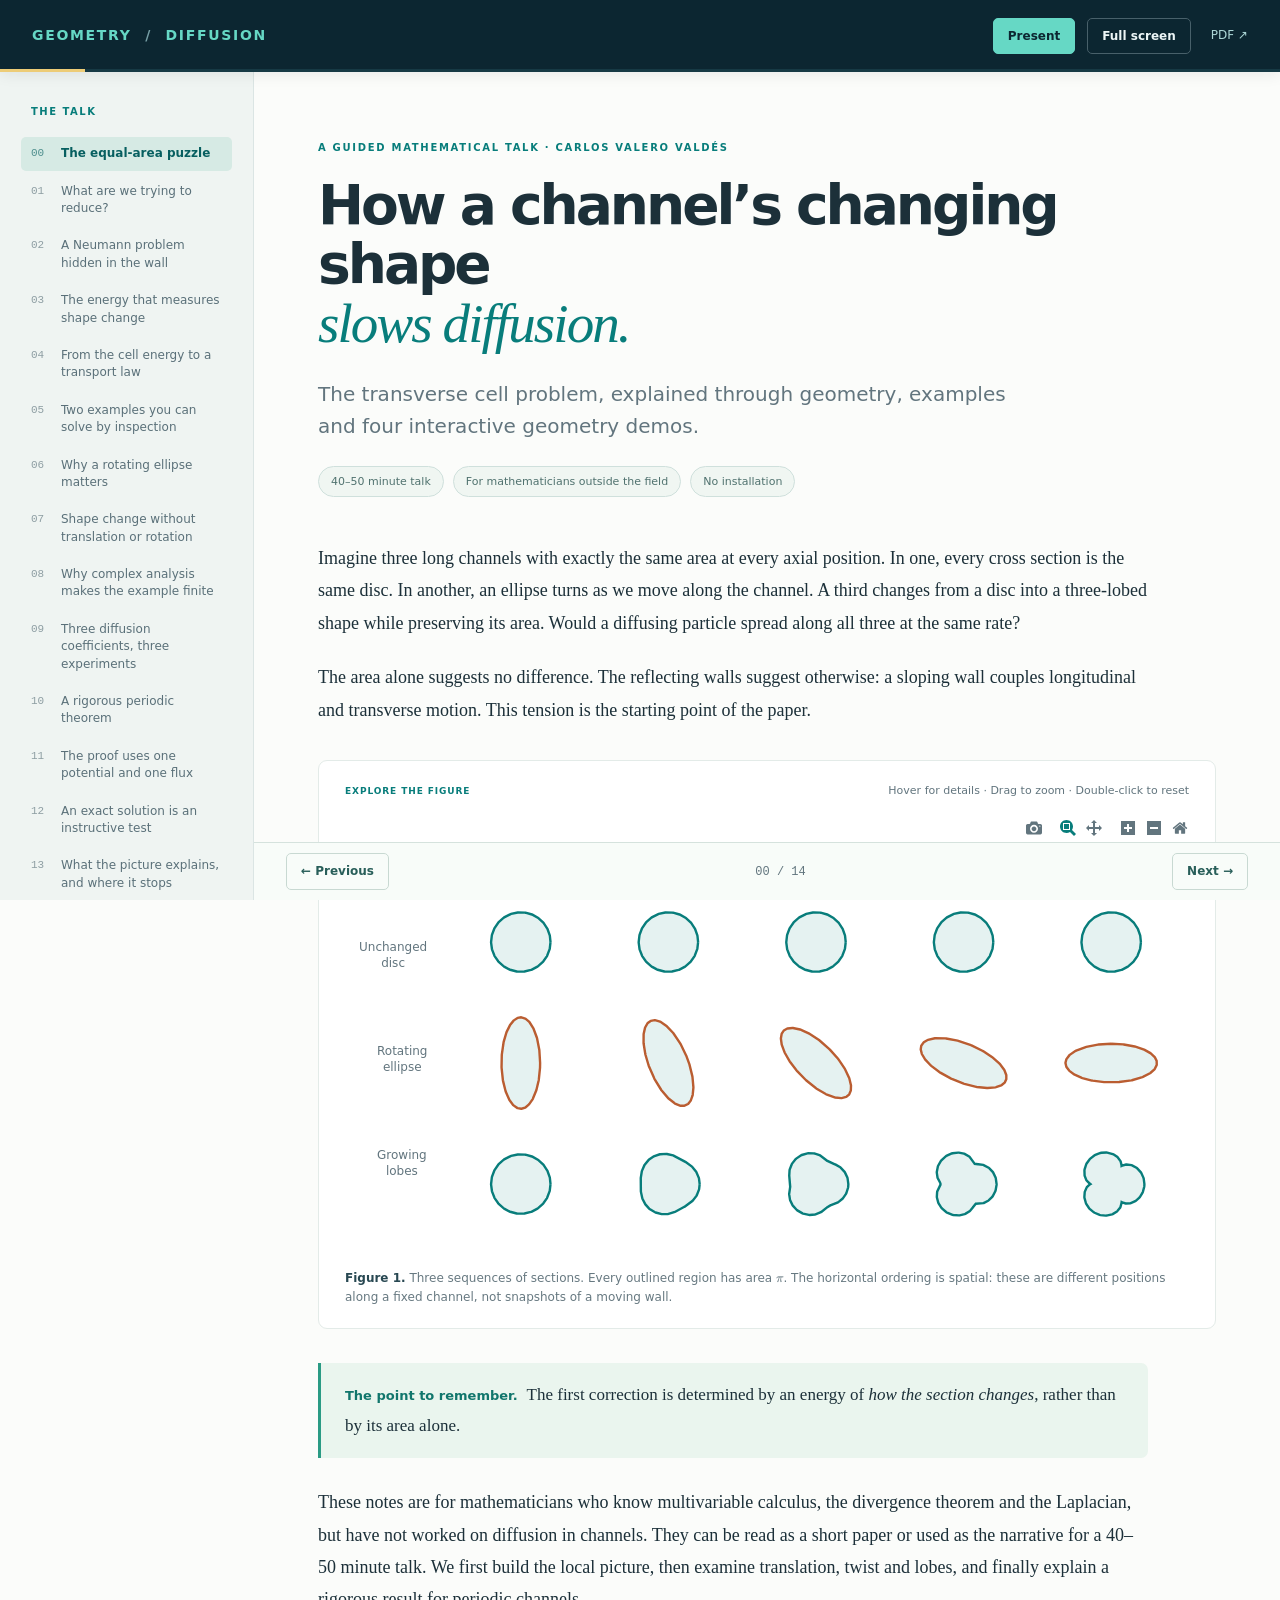
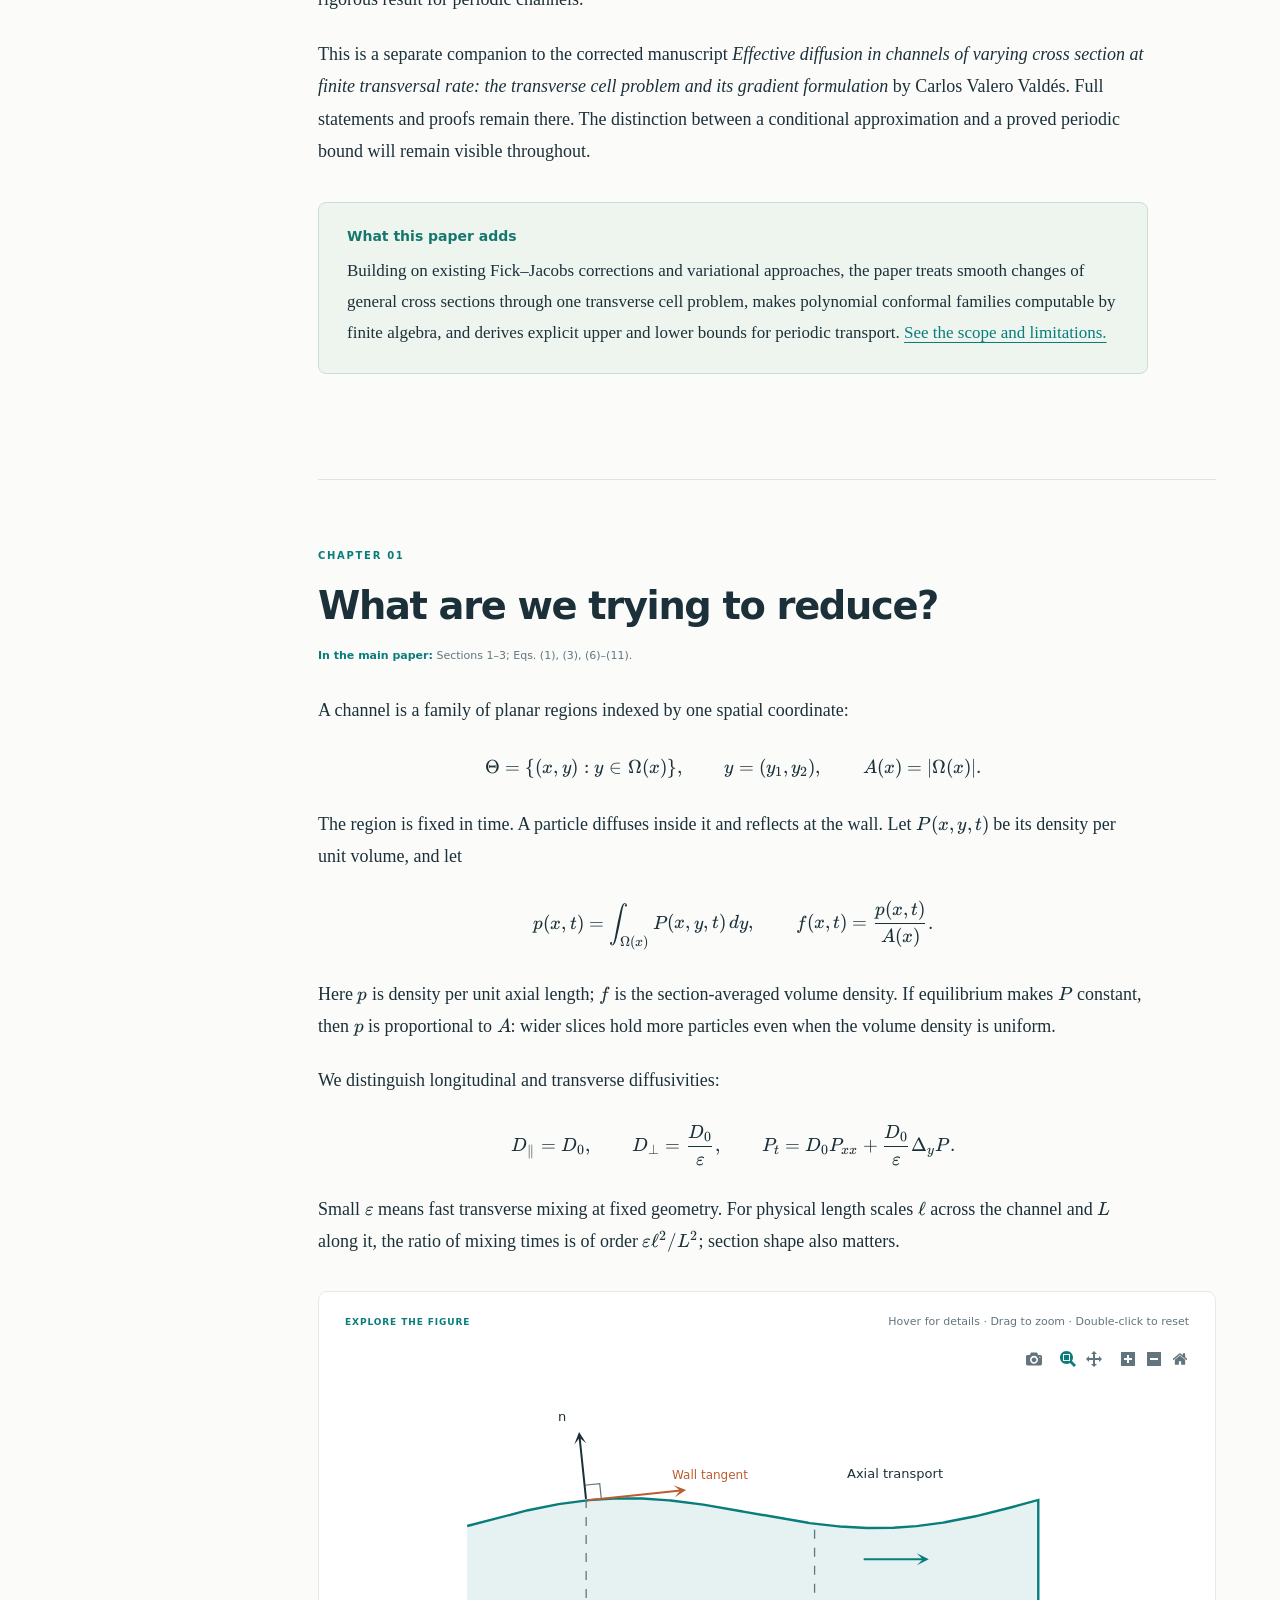
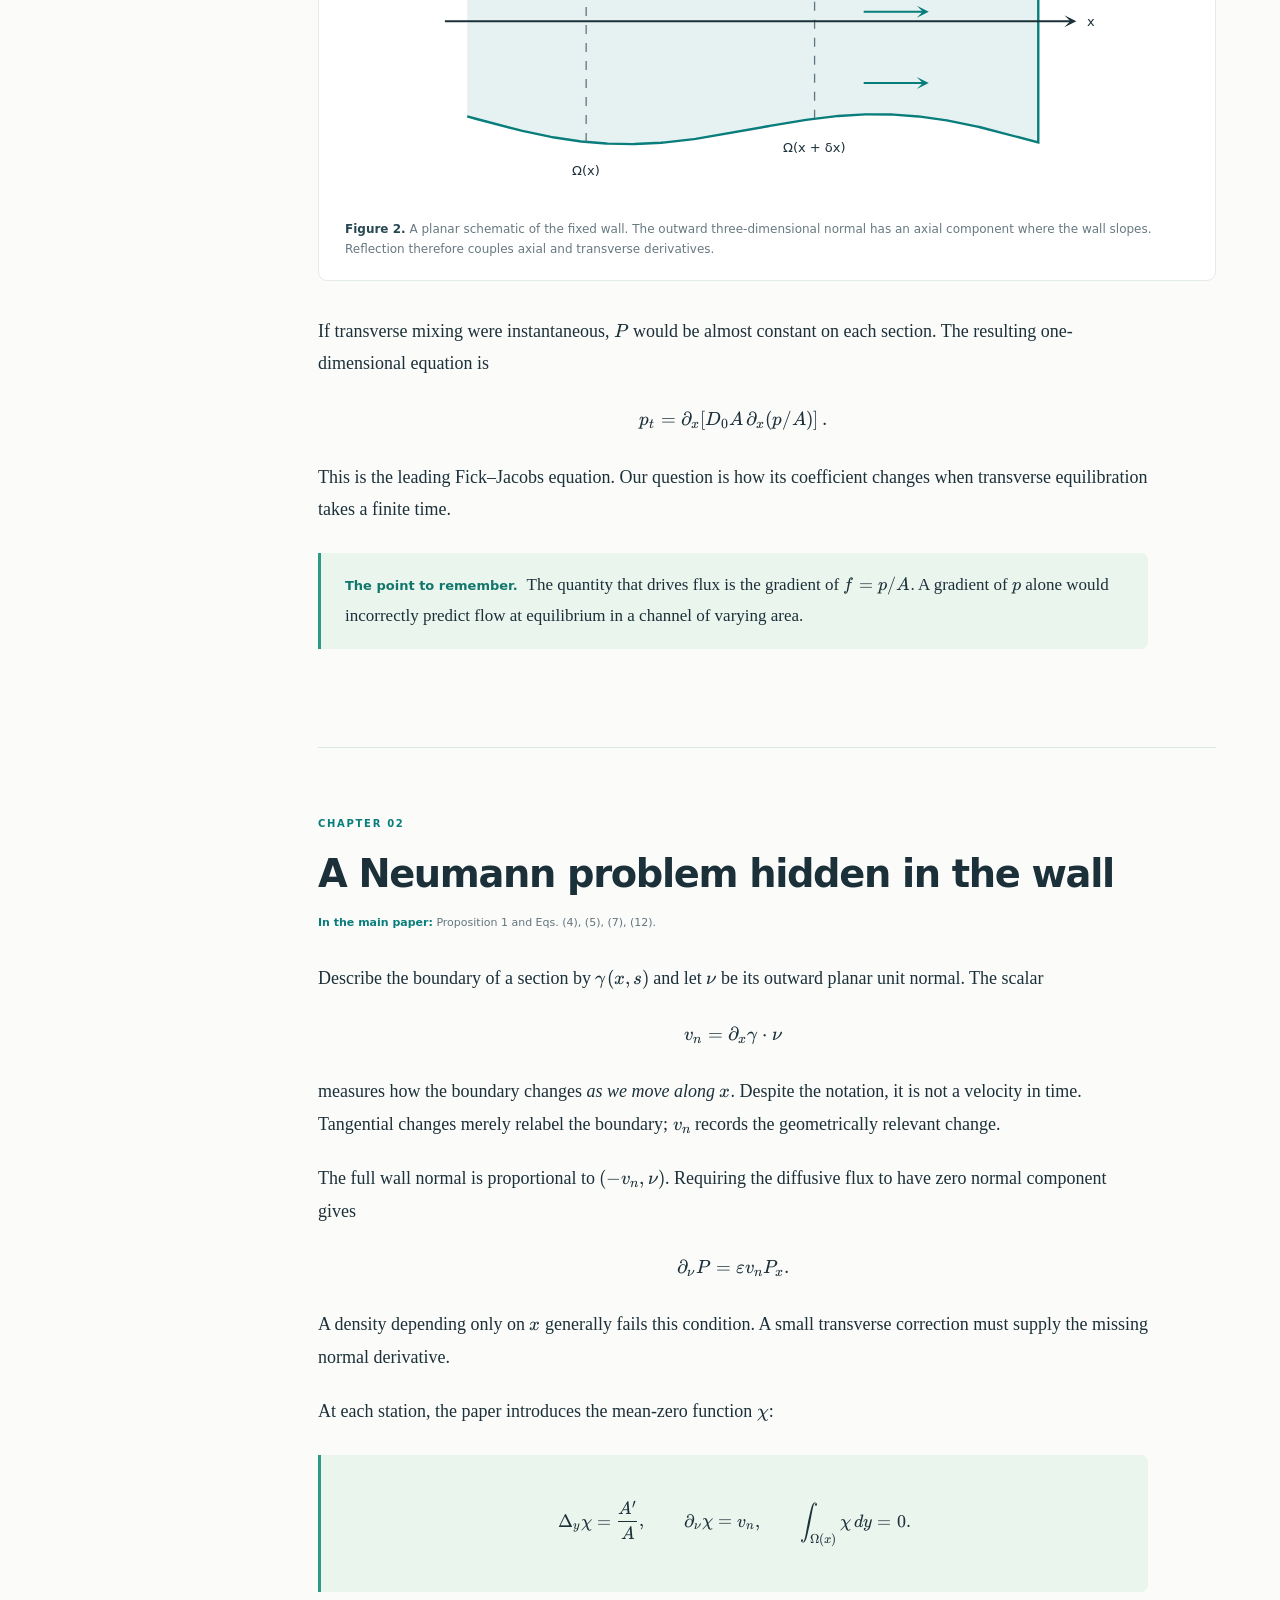
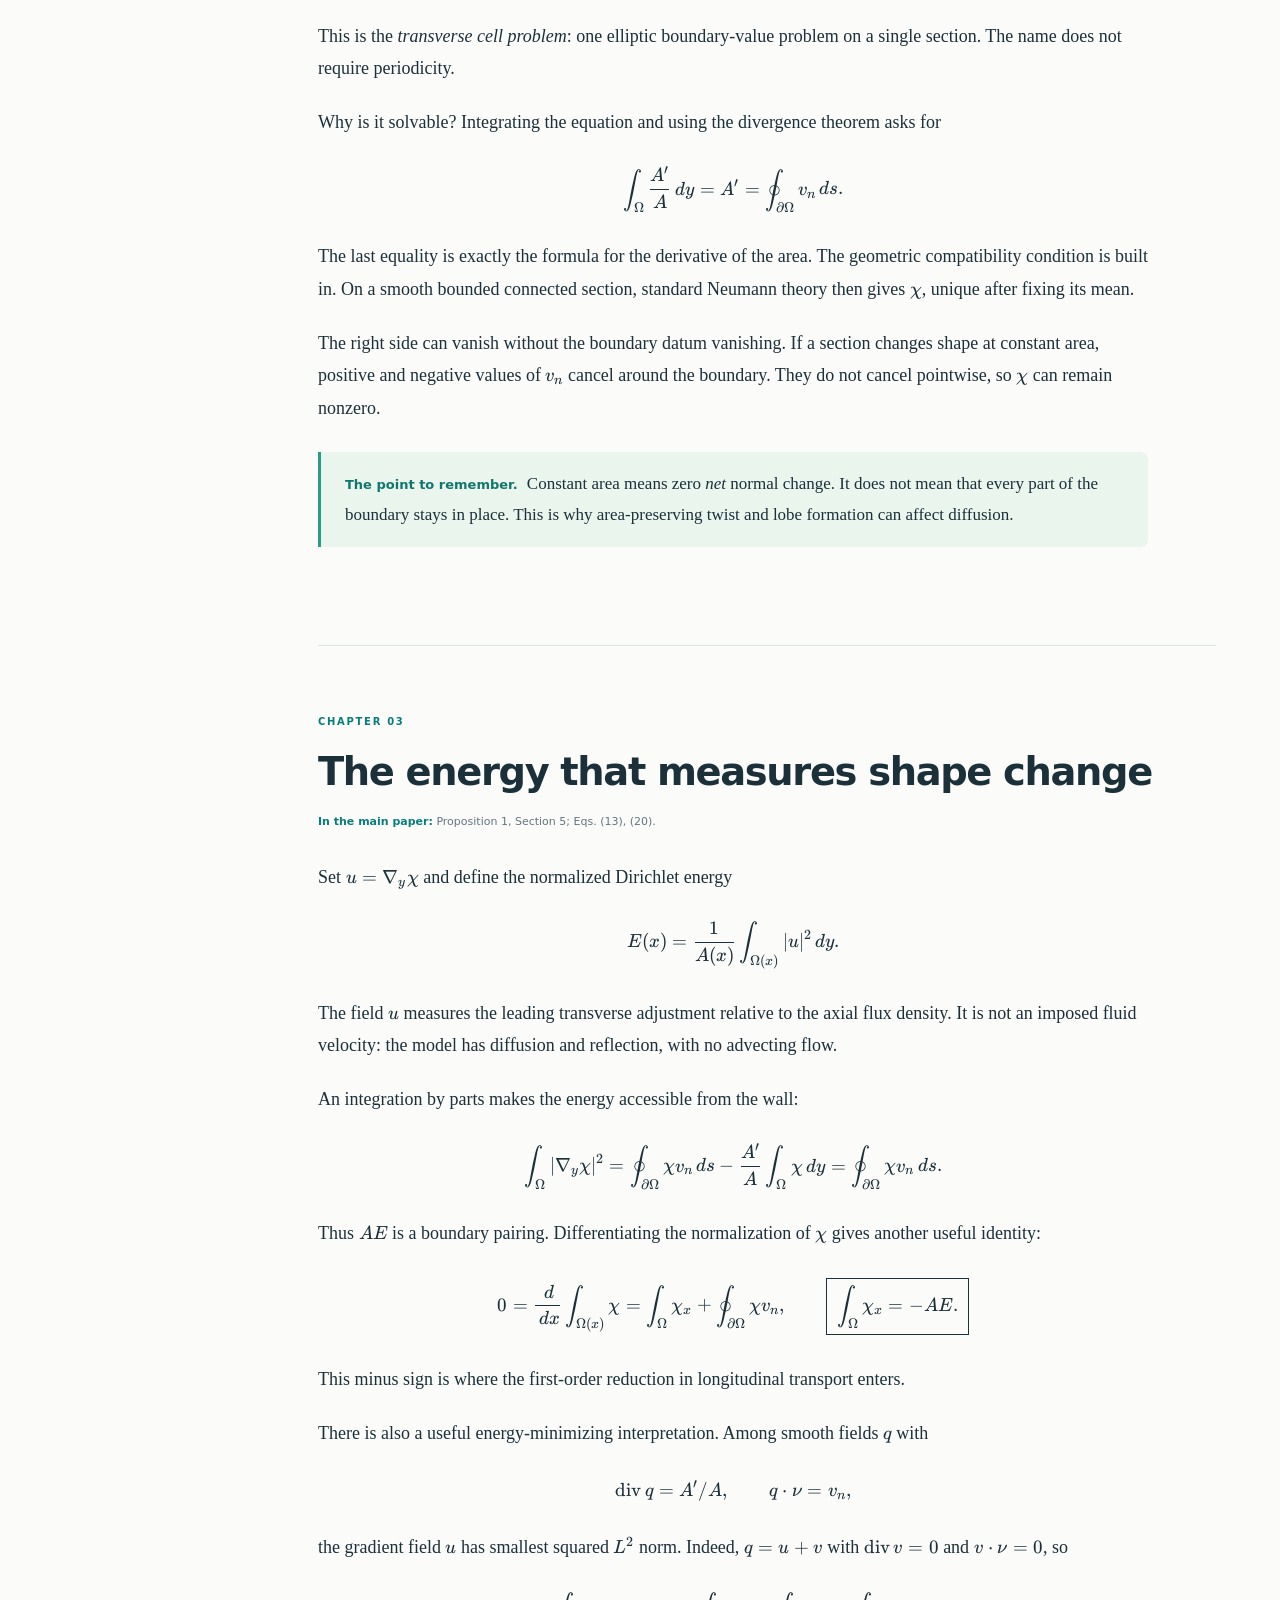
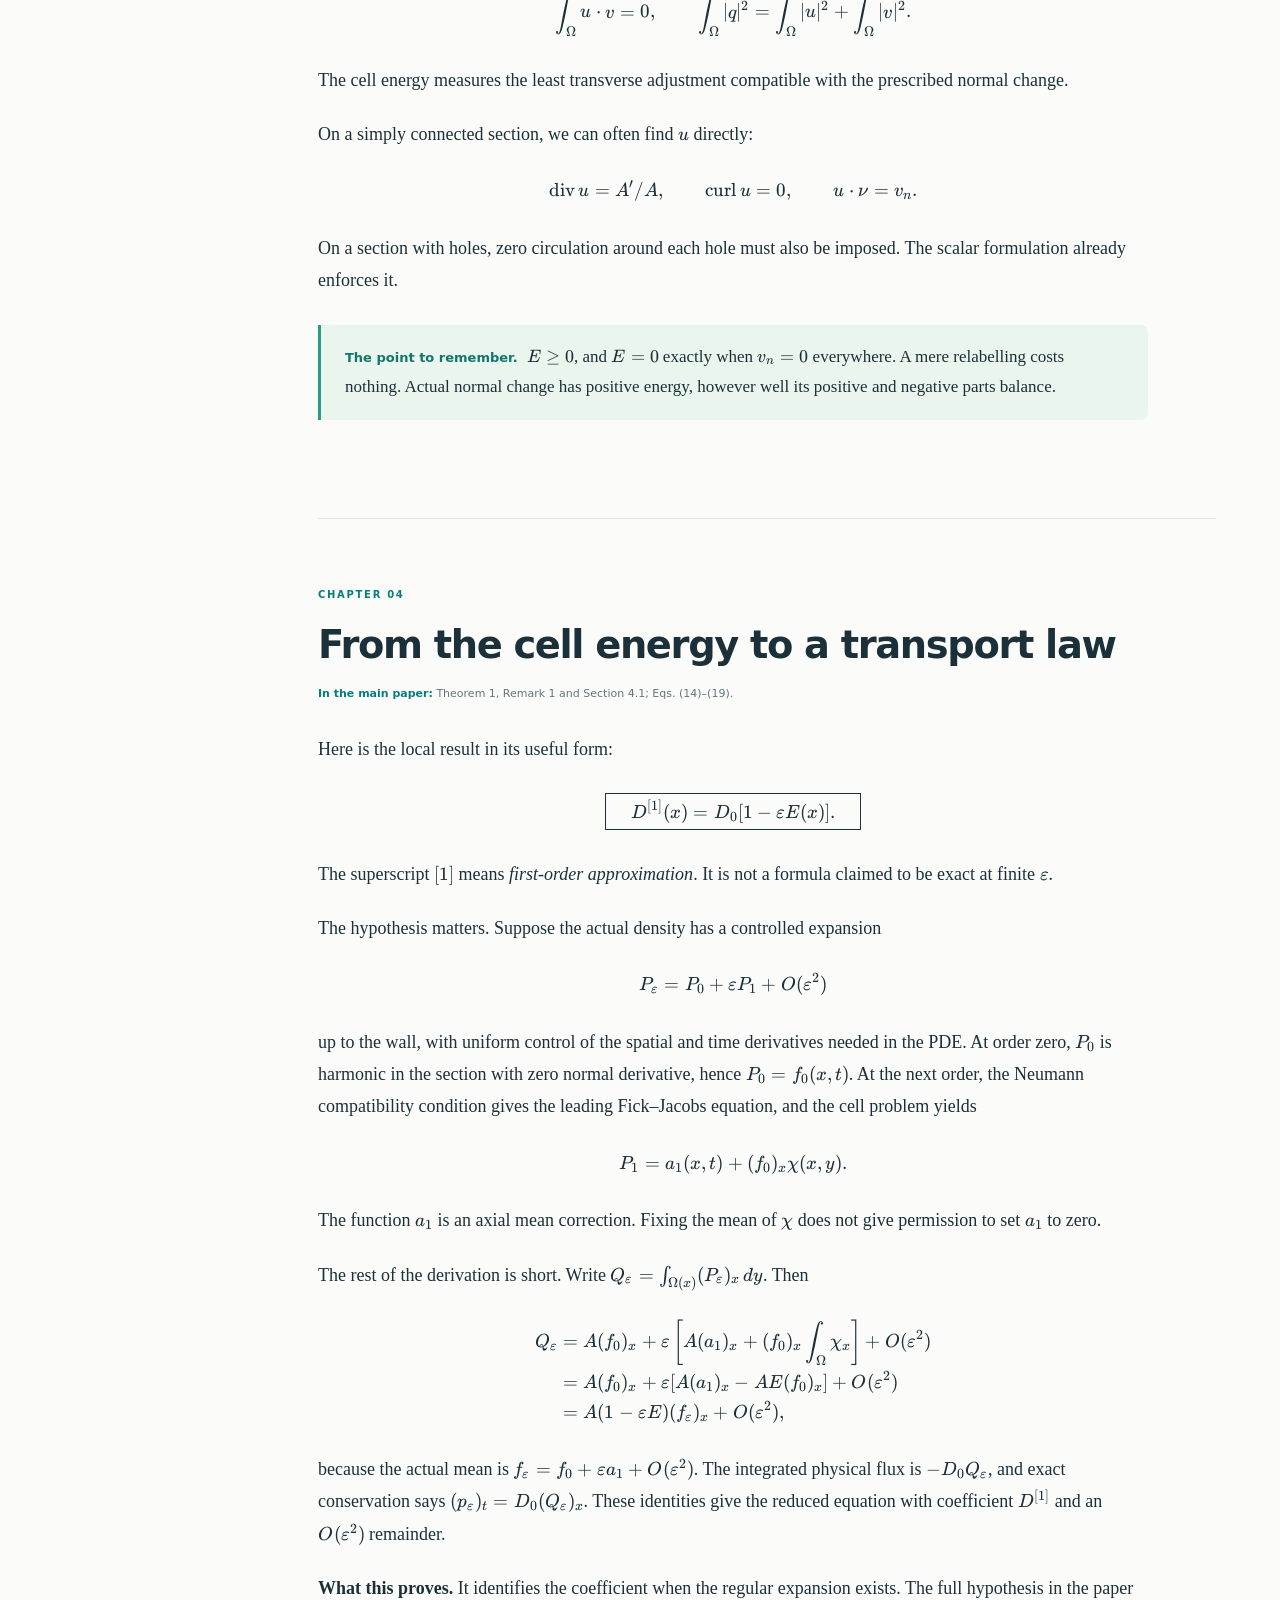
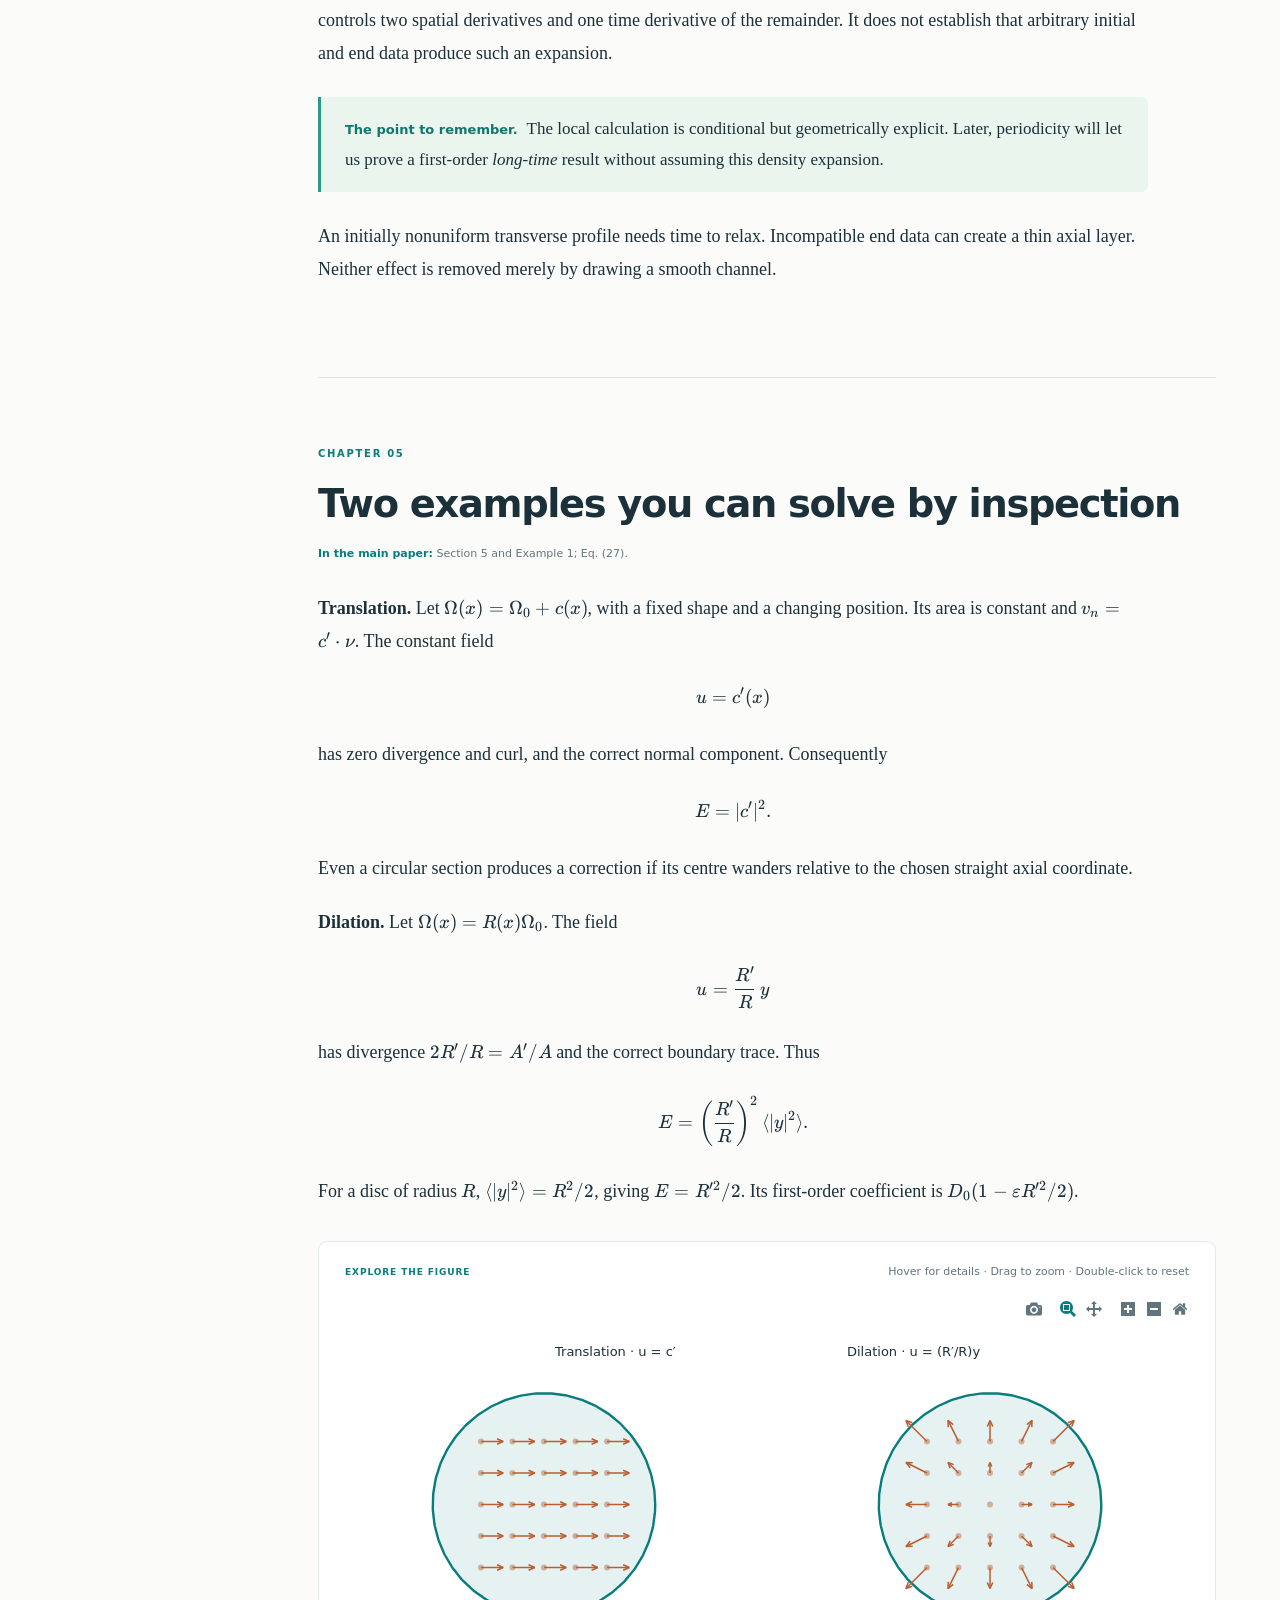
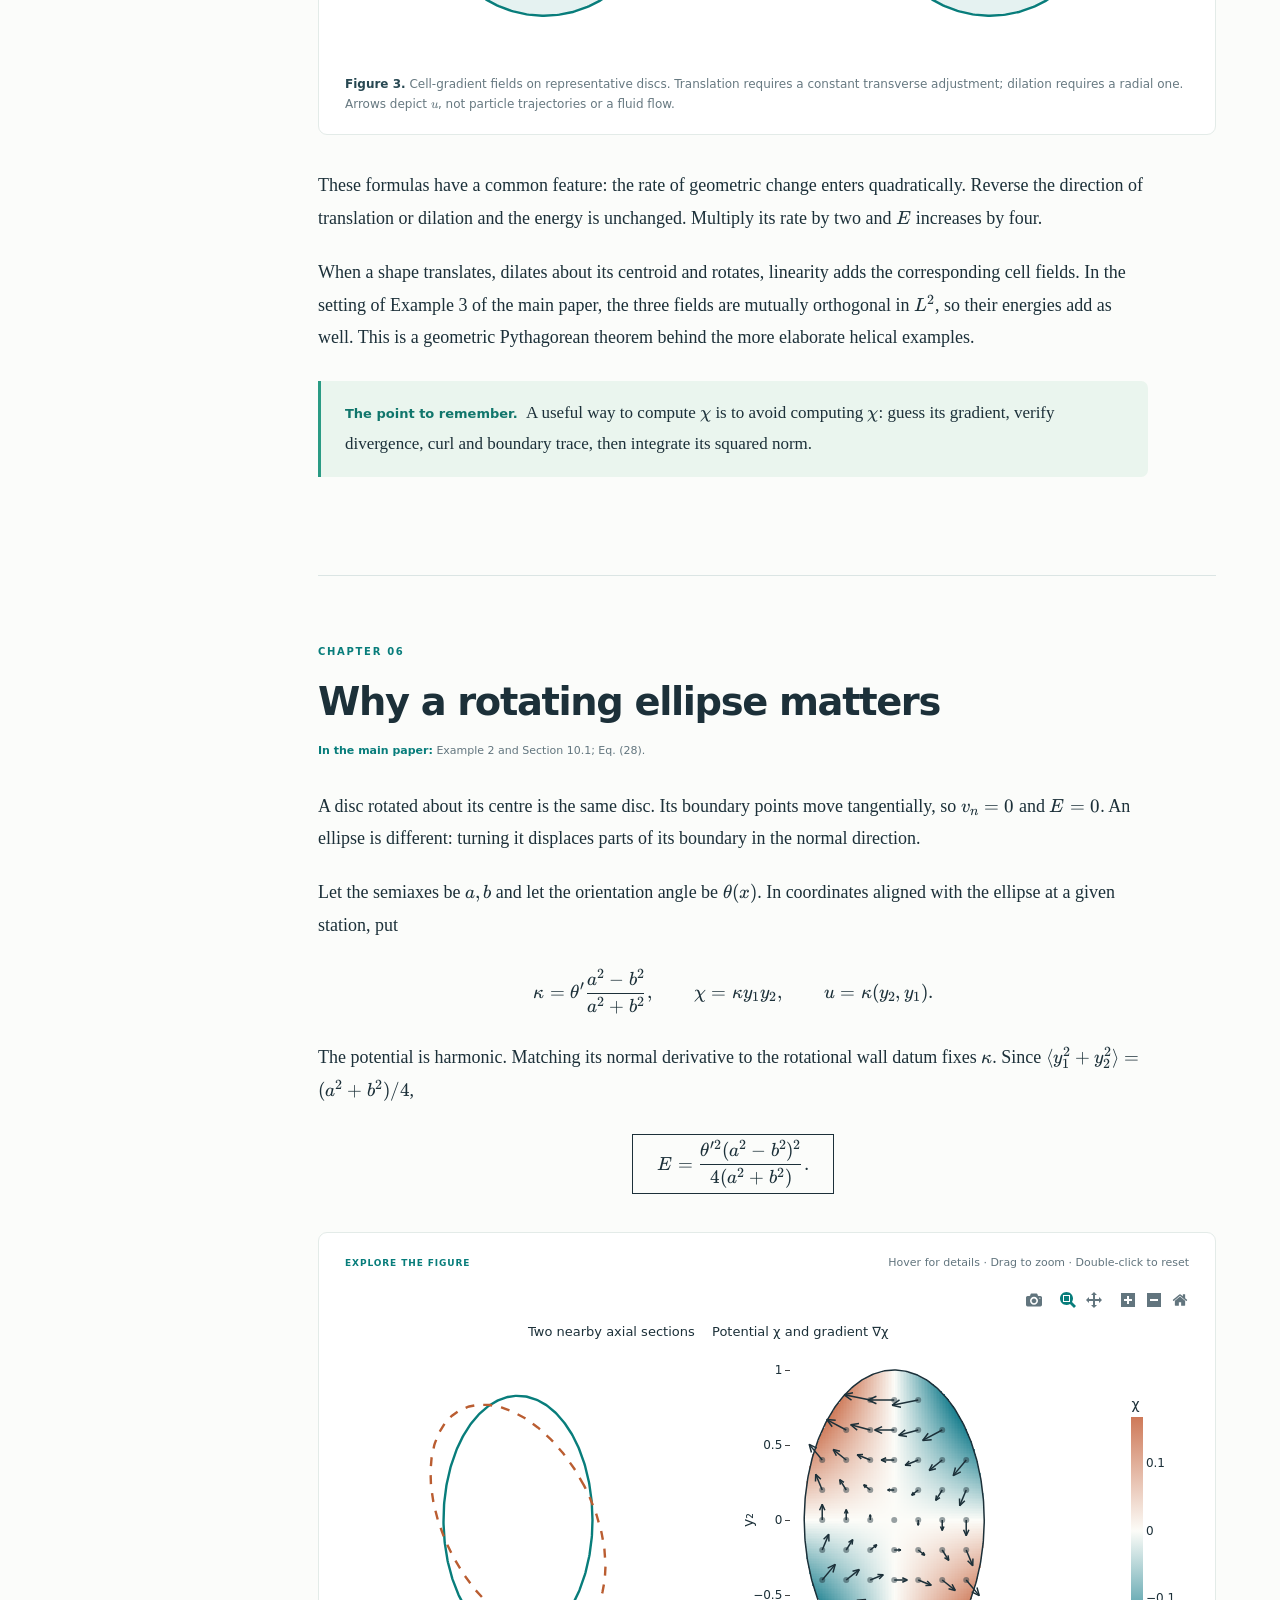
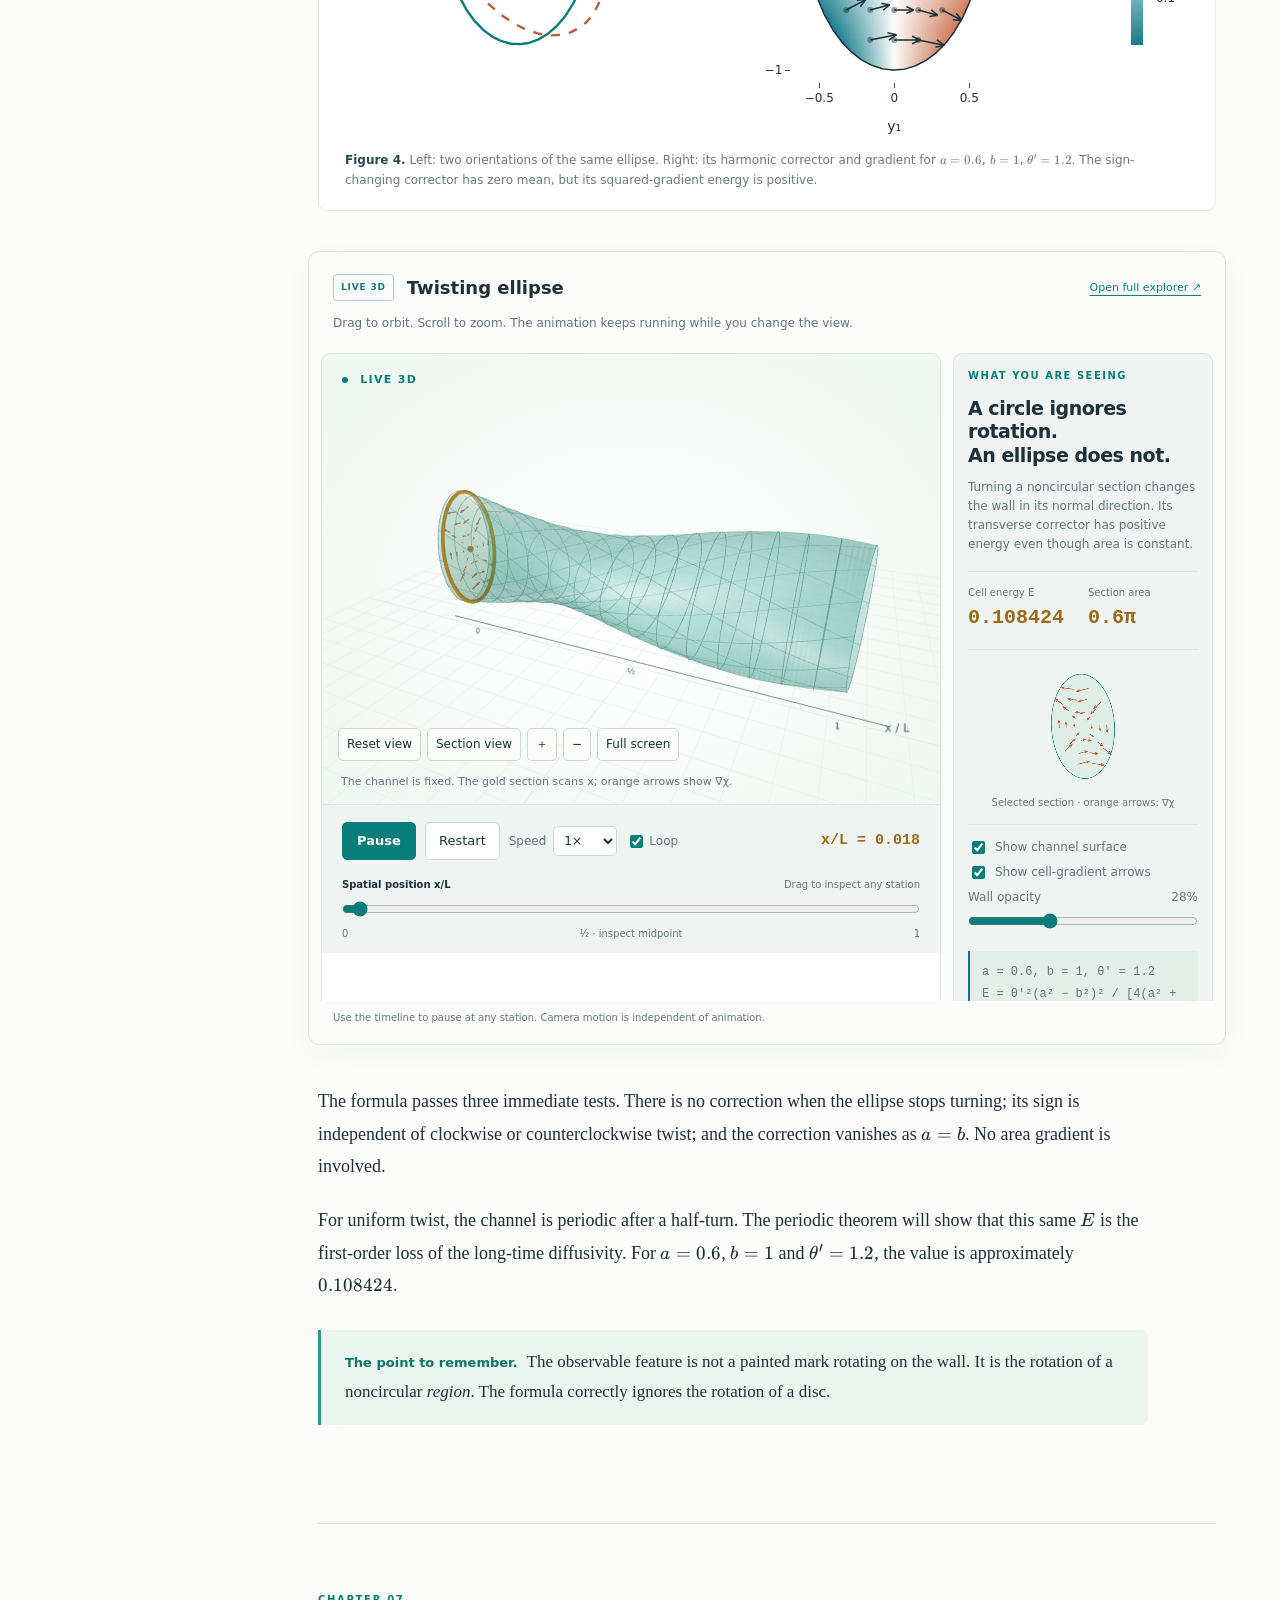
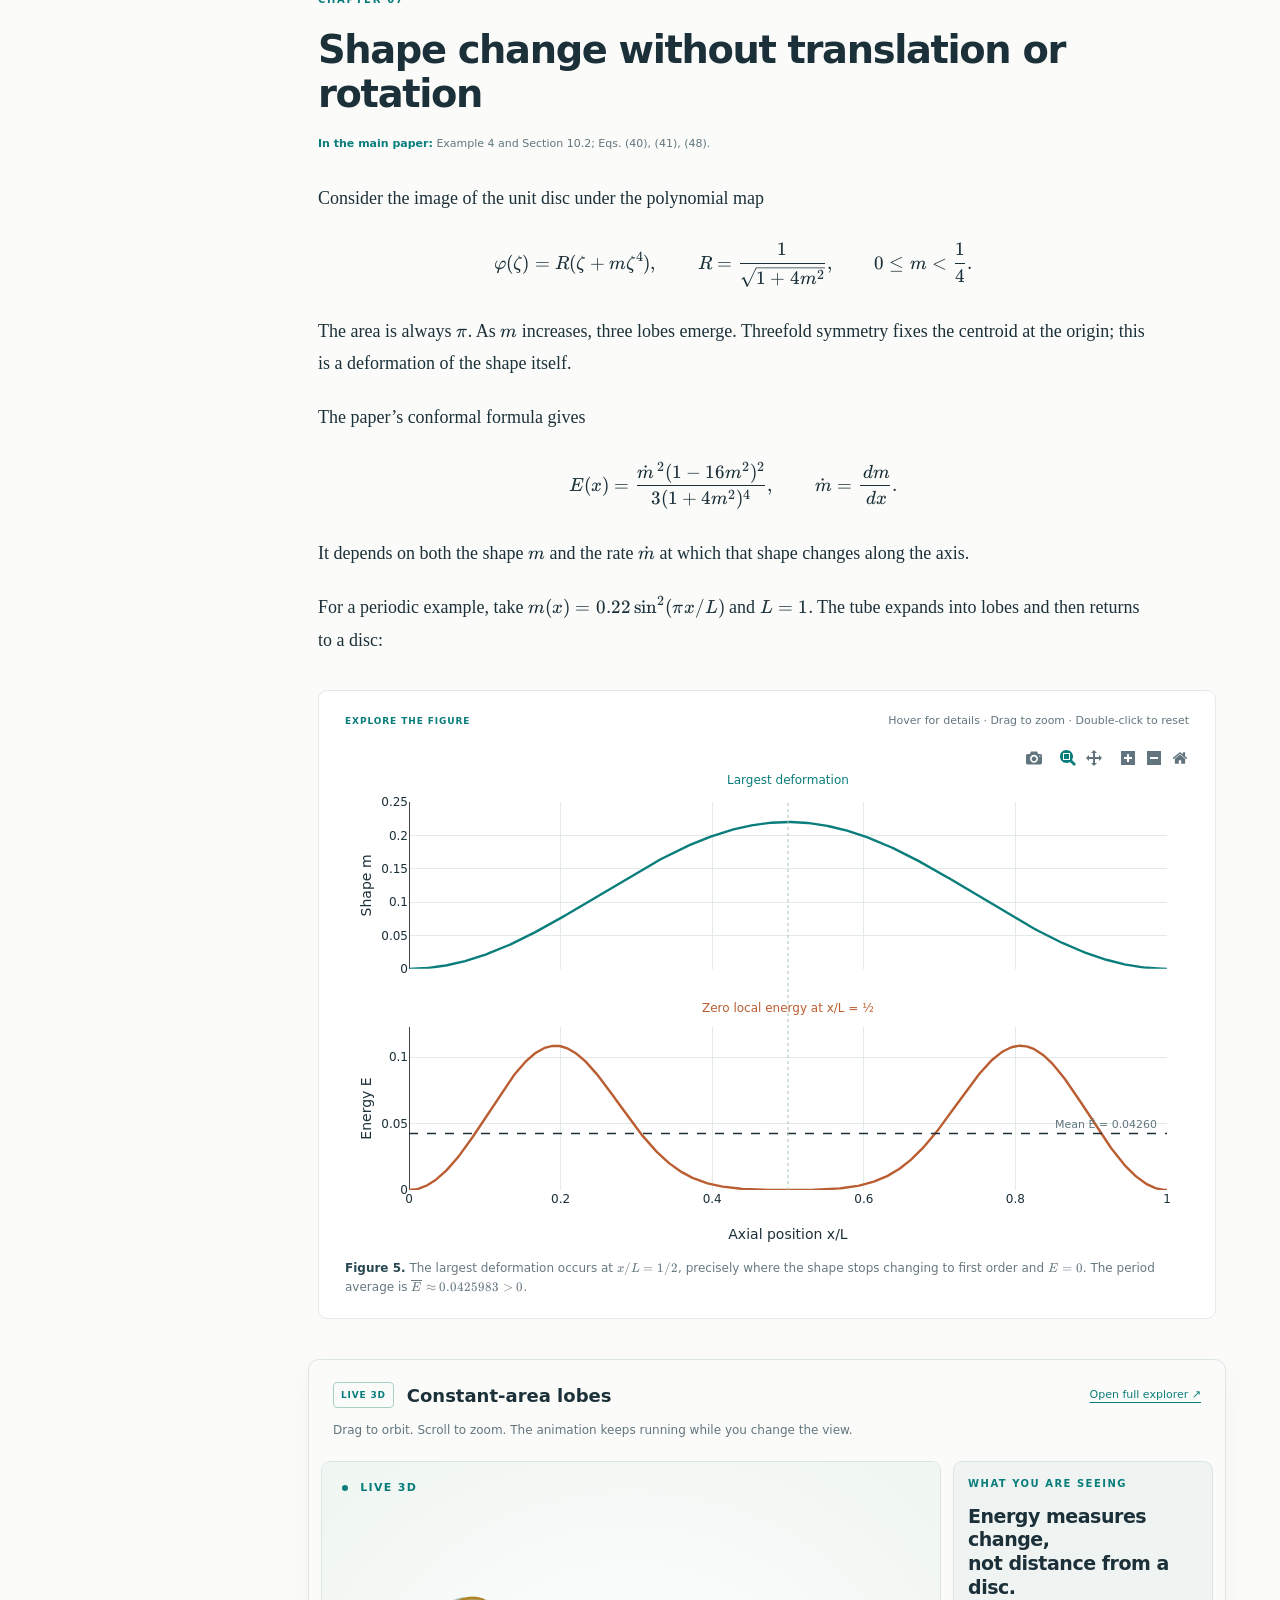
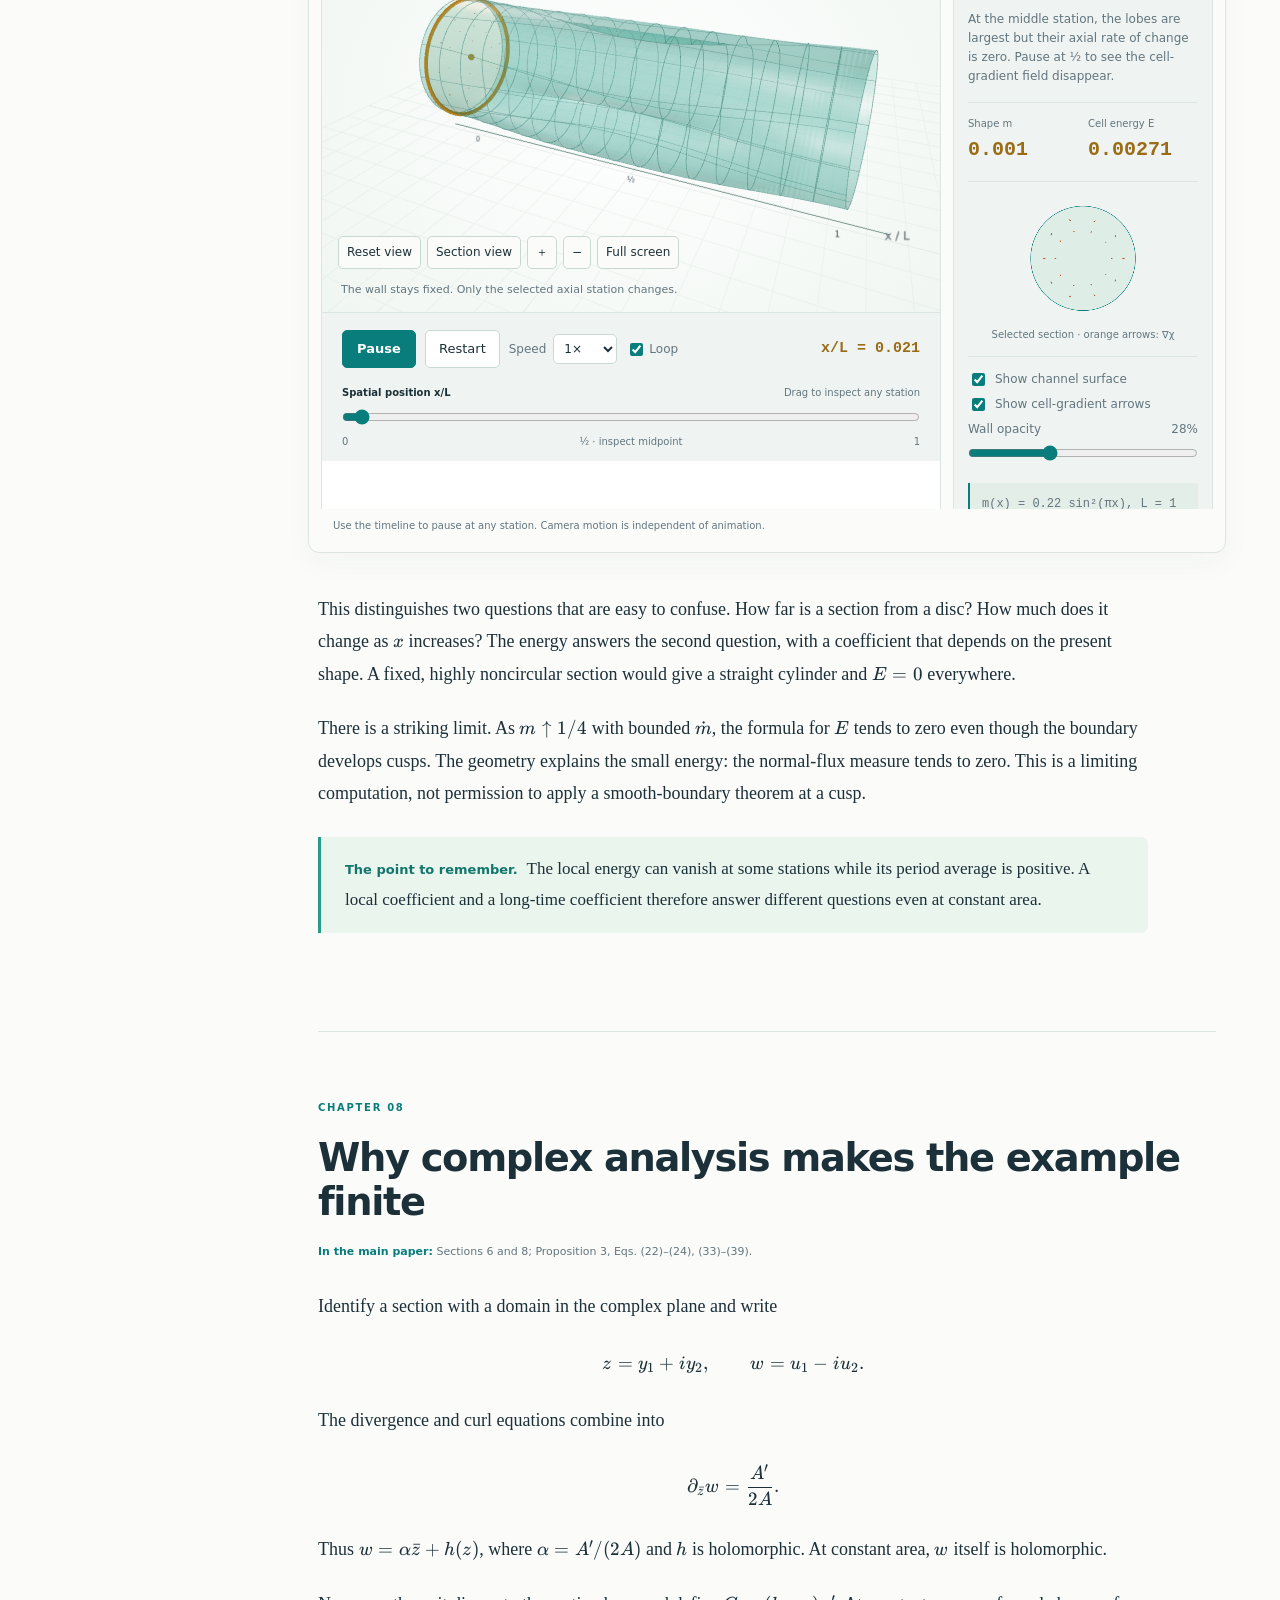
==== commit e929c0a3: "Use face-on orthographic views for planar demos" ====
--- a/index.html
+++ b/index.html
@@ -1,8 +1,8 @@
-<!doctype html><html lang="en"><head><meta charset="utf-8"><meta name="viewport" content="width=device-width,initial-scale=1"><meta name="description" content="An accessible mathematical talk about how changing cross sections slow diffusion, with four interactive 3D examples."><meta name="theme-color" content="#0c2631"><title>How a channel’s changing shape slows diffusion</title><link rel="stylesheet" href="vendor/katex.min.css?v=b9ce0e8ce93f"><link rel="stylesheet" href="site.css?v=d31d4058fc57"></head><body>
+<!doctype html><html lang="en"><head><meta charset="utf-8"><meta name="viewport" content="width=device-width,initial-scale=1"><meta name="description" content="An accessible mathematical talk about how changing cross sections slow diffusion, with four interactive geometry examples."><meta name="theme-color" content="#0c2631"><title>How a channel’s changing shape slows diffusion</title><link rel="stylesheet" href="vendor/katex.min.css?v=b9ce0e8ce93f"><link rel="stylesheet" href="site.css?v=d31d4058fc57"></head><body>
 <a class="skip" href="#opening">Skip to the presentation</a>
 <header class="topbar"><a class="wordmark" href="#opening">GEOMETRY <span>/</span> DIFFUSION</a><div class="top-actions"><button id="contentsButton" aria-expanded="false">Contents</button><button id="presentButton">Present</button><button id="fullscreenButton">Full screen</button><a href="expository_annex.pdf">PDF ↗</a></div><div class="progress"><span id="progress"></span></div></header>
-<aside class="contents" id="contents"><div class="contents-title">THE TALK</div><nav aria-label="Chapters"><a href="#opening" data-chapter="0"><span>00</span>The equal-area puzzle</a><a href="#what-are-we-trying-to-reduce" data-chapter="1"><span>01</span>What are we trying to reduce?</a><a href="#a-neumann-problem-hidden-in-the-wall" data-chapter="2"><span>02</span>A Neumann problem hidden in the wall</a><a href="#the-energy-that-measures-shape-change" data-chapter="3"><span>03</span>The energy that measures shape change</a><a href="#from-the-cell-energy-to-a-transport-law" data-chapter="4"><span>04</span>From the cell energy to a transport law</a><a href="#two-examples-you-can-solve-by-inspection" data-chapter="5"><span>05</span>Two examples you can solve by inspection</a><a href="#why-a-rotating-ellipse-matters" data-chapter="6"><span>06</span>Why a rotating ellipse matters</a><a href="#shape-change-without-translation-or-rotation" data-chapter="7"><span>07</span>Shape change without translation or rotation</a><a href="#why-complex-analysis-makes-the-example-finite" data-chapter="8"><span>08</span>Why complex analysis makes the example finite</a><a href="#three-diffusion-coefficients-three-experiments" data-chapter="9"><span>09</span>Three diffusion coefficients, three experiments</a><a href="#a-rigorous-periodic-theorem" data-chapter="10"><span>10</span>A rigorous periodic theorem</a><a href="#the-proof-uses-one-potential-and-one-flux" data-chapter="11"><span>11</span>The proof uses one potential and one flux</a><a href="#an-exact-solution-is-an-instructive-test" data-chapter="12"><span>12</span>An exact solution is an instructive test</a><a href="#what-the-picture-explains-and-where-it-stops" data-chapter="13"><span>13</span>What the picture explains, and where it stops</a><a href="#a-route-through-the-talk-and-the-paper" data-chapter="14"><span>14</span>A route through the talk and the paper</a></nav><div class="contents-foot"><a href="interactive3d/index.html">Open the 3D explorer ↗</a><p>One cell problem.<br>Many geometries.</p></div></aside>
-<main id="document"><section class="chapter" id="opening" data-index="0"><div class="hero-kicker">A GUIDED MATHEMATICAL TALK · CARLOS VALERO VALDÉS</div><h1>How a channel’s changing shape<br><em>slows diffusion.</em></h1><p class="hero-subtitle">The transverse cell problem, explained through geometry, examples and four interactive 3D scenes.</p><div class="hero-meta"><span>40–50 minute talk</span><span>For mathematicians outside the field</span><span>No installation</span></div><div class="prose"><p>Imagine three long channels with exactly the same area at every axial position. In one, every cross section is the same disc. In another, an ellipse turns as we move along the channel. A third changes from a disc into a three-lobed shape while preserving its area. Would a diffusing particle spread along all three at the same rate?</p>
+<aside class="contents" id="contents"><div class="contents-title">THE TALK</div><nav aria-label="Chapters"><a href="#opening" data-chapter="0"><span>00</span>The equal-area puzzle</a><a href="#what-are-we-trying-to-reduce" data-chapter="1"><span>01</span>What are we trying to reduce?</a><a href="#a-neumann-problem-hidden-in-the-wall" data-chapter="2"><span>02</span>A Neumann problem hidden in the wall</a><a href="#the-energy-that-measures-shape-change" data-chapter="3"><span>03</span>The energy that measures shape change</a><a href="#from-the-cell-energy-to-a-transport-law" data-chapter="4"><span>04</span>From the cell energy to a transport law</a><a href="#two-examples-you-can-solve-by-inspection" data-chapter="5"><span>05</span>Two examples you can solve by inspection</a><a href="#why-a-rotating-ellipse-matters" data-chapter="6"><span>06</span>Why a rotating ellipse matters</a><a href="#shape-change-without-translation-or-rotation" data-chapter="7"><span>07</span>Shape change without translation or rotation</a><a href="#why-complex-analysis-makes-the-example-finite" data-chapter="8"><span>08</span>Why complex analysis makes the example finite</a><a href="#three-diffusion-coefficients-three-experiments" data-chapter="9"><span>09</span>Three diffusion coefficients, three experiments</a><a href="#a-rigorous-periodic-theorem" data-chapter="10"><span>10</span>A rigorous periodic theorem</a><a href="#the-proof-uses-one-potential-and-one-flux" data-chapter="11"><span>11</span>The proof uses one potential and one flux</a><a href="#an-exact-solution-is-an-instructive-test" data-chapter="12"><span>12</span>An exact solution is an instructive test</a><a href="#what-the-picture-explains-and-where-it-stops" data-chapter="13"><span>13</span>What the picture explains, and where it stops</a><a href="#a-route-through-the-talk-and-the-paper" data-chapter="14"><span>14</span>A route through the talk and the paper</a></nav><div class="contents-foot"><a href="interactive3d/index.html">Open the interactive explorer ↗</a><p>One cell problem.<br>Many geometries.</p></div></aside>
+<main id="document"><section class="chapter" id="opening" data-index="0"><div class="hero-kicker">A GUIDED MATHEMATICAL TALK · CARLOS VALERO VALDÉS</div><h1>How a channel’s changing shape<br><em>slows diffusion.</em></h1><p class="hero-subtitle">The transverse cell problem, explained through geometry, examples and four interactive geometry demos.</p><div class="hero-meta"><span>40–50 minute talk</span><span>For mathematicians outside the field</span><span>No installation</span></div><div class="prose"><p>Imagine three long channels with exactly the same area at every axial position. In one, every cross section is the same disc. In another, an ellipse turns as we move along the channel. A third changes from a disc into a three-lobed shape while preserving its area. Would a diffusing particle spread along all three at the same rate?</p>
 <p>The area alone suggests no difference. The reflecting walls suggest otherwise: a sloping wall couples longitudinal and transverse motion. This tension is the starting point of the paper.</p>
 <figure><div class="plot-heading"><span>EXPLORE THE FIGURE</span><span class="plot-hint">Hover for details · Drag to zoom · Double-click to reset</span></div><div class="plot-host" data-plot="same_area" role="img" aria-label="Three sequences of cross sections with the same area: disc, twisted ellipse and lobes."></div><img class="figure-fallback" src="figures/same_area.png" alt="Three sequences of cross sections with the same area: disc, twisted ellipse and lobes." loading="lazy"><figcaption><strong>Figure 1.</strong> Three sequences of sections. Every outlined region has area <span class="katex"><span class="katex-mathml"><math xmlns="http://www.w3.org/1998/Math/MathML"><semantics><mrow><mi>π</mi></mrow><annotation encoding="application/x-tex">\pi</annotation></semantics></math></span><span class="katex-html" aria-hidden="true"><span class="katex-base"><span class="katex-strut" style="height:0.4306em;"></span><span class="mord mathnormal" style="margin-right:0.0359em;">π</span></span></span></span>. The horizontal ordering is spatial: these are different positions along a fixed channel, not snapshots of a moving wall.</figcaption></figure>
 <div class="tcolorbox">
@@ -93,7 +93,7 @@
  \qquad \chi=\kappa y_1y_2,\qquad
  u=\kappa(y_2,y_1).</annotation></semantics></math></span><span class="katex-html" aria-hidden="true"><span class="katex-base"><span class="katex-strut" style="height:0.4306em;"></span><span class="mord mathnormal">κ</span><span class="mspace" style="margin-right:0.2778em;"></span><span class="mrel">=</span><span class="mspace" style="margin-right:0.2778em;"></span></span><span class="katex-base"><span class="katex-strut" style="height:2.2604em;vertical-align:-0.7693em;"></span><span class="mord"><span class="mord mathnormal" style="margin-right:0.0278em;">θ</span><span class="msupsub"><span class="vlist-t"><span class="vlist-r"><span class="vlist" style="height:0.8019em;"><span style="top:-3.113em;margin-right:0.05em;"><span class="pstrut" style="height:2.7em;"></span><span class="katex-sizing reset-size6 size3 mtight"><span class="mord mtight"><span class="mord mtight">′</span></span></span></span></span></span></span></span></span><span class="mord"><span class="mopen nulldelimiter"></span><span class="mfrac"><span class="vlist-t vlist-t2"><span class="vlist-r"><span class="vlist" style="height:1.4911em;"><span style="top:-2.314em;"><span class="pstrut" style="height:3em;"></span><span class="mord"><span class="mord"><span class="mord mathnormal">a</span><span class="msupsub"><span class="vlist-t"><span class="vlist-r"><span class="vlist" style="height:0.7401em;"><span style="top:-2.989em;margin-right:0.05em;"><span class="pstrut" style="height:2.7em;"></span><span class="katex-sizing reset-size6 size3 mtight"><span class="mord mtight">2</span></span></span></span></span></span></span></span><span class="mspace" style="margin-right:0.2222em;"></span><span class="mbin">+</span><span class="mspace" style="margin-right:0.2222em;"></span><span class="mord"><span class="mord mathnormal">b</span><span class="msupsub"><span class="vlist-t"><span class="vlist-r"><span class="vlist" style="height:0.7401em;"><span style="top:-2.989em;margin-right:0.05em;"><span class="pstrut" style="height:2.7em;"></span><span class="katex-sizing reset-size6 size3 mtight"><span class="mord mtight">2</span></span></span></span></span></span></span></span></span></span><span style="top:-3.23em;"><span class="pstrut" style="height:3em;"></span><span class="frac-line" style="border-bottom-width:0.04em;"></span></span><span style="top:-3.677em;"><span class="pstrut" style="height:3em;"></span><span class="mord"><span class="mord"><span class="mord mathnormal">a</span><span class="msupsub"><span class="vlist-t"><span class="vlist-r"><span class="vlist" style="height:0.8141em;"><span style="top:-3.063em;margin-right:0.05em;"><span class="pstrut" style="height:2.7em;"></span><span class="katex-sizing reset-size6 size3 mtight"><span class="mord mtight">2</span></span></span></span></span></span></span></span><span class="mspace" style="margin-right:0.2222em;"></span><span class="mbin">−</span><span class="mspace" style="margin-right:0.2222em;"></span><span class="mord"><span class="mord mathnormal">b</span><span class="msupsub"><span class="vlist-t"><span class="vlist-r"><span class="vlist" style="height:0.8141em;"><span style="top:-3.063em;margin-right:0.05em;"><span class="pstrut" style="height:2.7em;"></span><span class="katex-sizing reset-size6 size3 mtight"><span class="mord mtight">2</span></span></span></span></span></span></span></span></span></span></span><span class="vlist-s">​</span></span><span class="vlist-r"><span class="vlist" style="height:0.7693em;"><span></span></span></span></span></span><span class="mclose nulldelimiter"></span></span><span class="mpunct">,</span><span class="mspace" style="margin-right:2em;"></span><span class="mspace" style="margin-right:0.1667em;"></span><span class="mord mathnormal">χ</span><span class="mspace" style="margin-right:0.2778em;"></span><span class="mrel">=</span><span class="mspace" style="margin-right:0.2778em;"></span></span><span class="katex-base"><span class="katex-strut" style="height:0.625em;vertical-align:-0.1944em;"></span><span class="mord mathnormal">κ</span><span class="mord"><span class="mord mathnormal" style="margin-right:0.0359em;">y</span><span class="msupsub"><span class="vlist-t vlist-t2"><span class="vlist-r"><span class="vlist" style="height:0.3011em;"><span style="top:-2.55em;margin-left:-0.0359em;margin-right:0.05em;"><span class="pstrut" style="height:2.7em;"></span><span class="katex-sizing reset-size6 size3 mtight"><span class="mord mtight">1</span></span></span></span><span class="vlist-s">​</span></span><span class="vlist-r"><span class="vlist" style="height:0.15em;"><span></span></span></span></span></span></span><span class="mord"><span class="mord mathnormal" style="margin-right:0.0359em;">y</span><span class="msupsub"><span class="vlist-t vlist-t2"><span class="vlist-r"><span class="vlist" style="height:0.3011em;"><span style="top:-2.55em;margin-left:-0.0359em;margin-right:0.05em;"><span class="pstrut" style="height:2.7em;"></span><span class="katex-sizing reset-size6 size3 mtight"><span class="mord mtight">2</span></span></span></span><span class="vlist-s">​</span></span><span class="vlist-r"><span class="vlist" style="height:0.15em;"><span></span></span></span></span></span></span><span class="mpunct">,</span><span class="mspace" style="margin-right:2em;"></span><span class="mspace" style="margin-right:0.1667em;"></span><span class="mord mathnormal">u</span><span class="mspace" style="margin-right:0.2778em;"></span><span class="mrel">=</span><span class="mspace" style="margin-right:0.2778em;"></span></span><span class="katex-base"><span class="katex-strut" style="height:1em;vertical-align:-0.25em;"></span><span class="mord mathnormal">κ</span><span class="mopen">(</span><span class="mord"><span class="mord mathnormal" style="margin-right:0.0359em;">y</span><span class="msupsub"><span class="vlist-t vlist-t2"><span class="vlist-r"><span class="vlist" style="height:0.3011em;"><span style="top:-2.55em;margin-left:-0.0359em;margin-right:0.05em;"><span class="pstrut" style="height:2.7em;"></span><span class="katex-sizing reset-size6 size3 mtight"><span class="mord mtight">2</span></span></span></span><span class="vlist-s">​</span></span><span class="vlist-r"><span class="vlist" style="height:0.15em;"><span></span></span></span></span></span></span><span class="mpunct">,</span><span class="mspace" style="margin-right:0.1667em;"></span><span class="mord"><span class="mord mathnormal" style="margin-right:0.0359em;">y</span><span class="msupsub"><span class="vlist-t vlist-t2"><span class="vlist-r"><span class="vlist" style="height:0.3011em;"><span style="top:-2.55em;margin-left:-0.0359em;margin-right:0.05em;"><span class="pstrut" style="height:2.7em;"></span><span class="katex-sizing reset-size6 size3 mtight"><span class="mord mtight">1</span></span></span></span><span class="vlist-s">​</span></span><span class="vlist-r"><span class="vlist" style="height:0.15em;"><span></span></span></span></span></span></span><span class="mclose">)</span><span class="mord">.</span></span></span></span></span> The potential is harmonic. Matching its normal derivative to the rotational wall datum fixes <span class="katex"><span class="katex-mathml"><math xmlns="http://www.w3.org/1998/Math/MathML"><semantics><mrow><mi>κ</mi></mrow><annotation encoding="application/x-tex">\kappa</annotation></semantics></math></span><span class="katex-html" aria-hidden="true"><span class="katex-base"><span class="katex-strut" style="height:0.4306em;"></span><span class="mord mathnormal">κ</span></span></span></span>. Since <span class="katex"><span class="katex-mathml"><math xmlns="http://www.w3.org/1998/Math/MathML"><semantics><mrow><mo stretchy="false">⟨</mo><msubsup><mi>y</mi><mn>1</mn><mn>2</mn></msubsup><mo>+</mo><msubsup><mi>y</mi><mn>2</mn><mn>2</mn></msubsup><mo stretchy="false">⟩</mo><mo>=</mo><mo stretchy="false">(</mo><msup><mi>a</mi><mn>2</mn></msup><mo>+</mo><msup><mi>b</mi><mn>2</mn></msup><mo stretchy="false">)</mo><mi mathvariant="normal">/</mi><mn>4</mn></mrow><annotation encoding="application/x-tex">\langle y_1^2+y_2^2\rangle=(a^2+b^2)/4</annotation></semantics></math></span><span class="katex-html" aria-hidden="true"><span class="katex-base"><span class="katex-strut" style="height:1.0641em;vertical-align:-0.25em;"></span><span class="mopen">⟨</span><span class="mord"><span class="mord mathnormal" style="margin-right:0.0359em;">y</span><span class="msupsub"><span class="vlist-t vlist-t2"><span class="vlist-r"><span class="vlist" style="height:0.8141em;"><span style="top:-2.4519em;margin-left:-0.0359em;margin-right:0.05em;"><span class="pstrut" style="height:2.7em;"></span><span class="katex-sizing reset-size6 size3 mtight"><span class="mord mtight">1</span></span></span><span style="top:-3.063em;margin-right:0.05em;"><span class="pstrut" style="height:2.7em;"></span><span class="katex-sizing reset-size6 size3 mtight"><span class="mord mtight">2</span></span></span></span><span class="vlist-s">​</span></span><span class="vlist-r"><span class="vlist" style="height:0.2481em;"><span></span></span></span></span></span></span><span class="mspace" style="margin-right:0.2222em;"></span><span class="mbin">+</span><span class="mspace" style="margin-right:0.2222em;"></span></span><span class="katex-base"><span class="katex-strut" style="height:1.0641em;vertical-align:-0.25em;"></span><span class="mord"><span class="mord mathnormal" style="margin-right:0.0359em;">y</span><span class="msupsub"><span class="vlist-t vlist-t2"><span class="vlist-r"><span class="vlist" style="height:0.8141em;"><span style="top:-2.4519em;margin-left:-0.0359em;margin-right:0.05em;"><span class="pstrut" style="height:2.7em;"></span><span class="katex-sizing reset-size6 size3 mtight"><span class="mord mtight">2</span></span></span><span style="top:-3.063em;margin-right:0.05em;"><span class="pstrut" style="height:2.7em;"></span><span class="katex-sizing reset-size6 size3 mtight"><span class="mord mtight">2</span></span></span></span><span class="vlist-s">​</span></span><span class="vlist-r"><span class="vlist" style="height:0.2481em;"><span></span></span></span></span></span></span><span class="mclose">⟩</span><span class="mspace" style="margin-right:0.2778em;"></span><span class="mrel">=</span><span class="mspace" style="margin-right:0.2778em;"></span></span><span class="katex-base"><span class="katex-strut" style="height:1.0641em;vertical-align:-0.25em;"></span><span class="mopen">(</span><span class="mord"><span class="mord mathnormal">a</span><span class="msupsub"><span class="vlist-t"><span class="vlist-r"><span class="vlist" style="height:0.8141em;"><span style="top:-3.063em;margin-right:0.05em;"><span class="pstrut" style="height:2.7em;"></span><span class="katex-sizing reset-size6 size3 mtight"><span class="mord mtight">2</span></span></span></span></span></span></span></span><span class="mspace" style="margin-right:0.2222em;"></span><span class="mbin">+</span><span class="mspace" style="margin-right:0.2222em;"></span></span><span class="katex-base"><span class="katex-strut" style="height:1.0641em;vertical-align:-0.25em;"></span><span class="mord"><span class="mord mathnormal">b</span><span class="msupsub"><span class="vlist-t"><span class="vlist-r"><span class="vlist" style="height:0.8141em;"><span style="top:-3.063em;margin-right:0.05em;"><span class="pstrut" style="height:2.7em;"></span><span class="katex-sizing reset-size6 size3 mtight"><span class="mord mtight">2</span></span></span></span></span></span></span></span><span class="mclose">)</span><span class="mord">/4</span></span></span></span>, <span class="katex-display"><span class="katex"><span class="katex-mathml"><math xmlns="http://www.w3.org/1998/Math/MathML" display="block"><semantics><mrow><menclose notation="box"><mstyle scriptlevel="0" displaystyle="false"><mstyle scriptlevel="0" displaystyle="false"><mstyle scriptlevel="0" displaystyle="true"><mrow><mspace width="1em"/><mi>E</mi><mo>=</mo><mfrac><mrow><msup><mi>θ</mi><mrow><mo mathvariant="normal">′</mo><mn>2</mn></mrow></msup><mo stretchy="false">(</mo><msup><mi>a</mi><mn>2</mn></msup><mo>−</mo><msup><mi>b</mi><mn>2</mn></msup><msup><mo stretchy="false">)</mo><mn>2</mn></msup></mrow><mrow><mn>4</mn><mo stretchy="false">(</mo><msup><mi>a</mi><mn>2</mn></msup><mo>+</mo><msup><mi>b</mi><mn>2</mn></msup><mo stretchy="false">)</mo></mrow></mfrac><mi mathvariant="normal">.</mi><mspace width="1em"/></mrow></mstyle></mstyle></mstyle></menclose></mrow><annotation encoding="application/x-tex">\boxed{\quad
  E=\frac{\theta&#x27;^2(a^2-b^2)^2}{4(a^2+b^2)}.\quad}</annotation></semantics></math></span><span class="katex-html" aria-hidden="true"><span class="katex-base"><span class="katex-strut" style="height:3.1071em;vertical-align:-1.276em;"></span><span class="mord"><span class="vlist-t vlist-t2"><span class="vlist-r"><span class="vlist" style="height:1.8311em;"><span style="top:-5.1071em;"><span class="pstrut" style="height:5.1071em;"></span><span class="boxpad"><span class="mord"><span class="mord"><span class="mspace" style="margin-right:1em;"></span><span class="mord mathnormal" style="margin-right:0.0576em;">E</span><span class="mspace" style="margin-right:0.2778em;"></span><span class="mrel">=</span><span class="mspace" style="margin-right:0.2778em;"></span><span class="mord"><span class="mopen nulldelimiter"></span><span class="mfrac"><span class="vlist-t vlist-t2"><span class="vlist-r"><span class="vlist" style="height:1.4911em;"><span style="top:-2.314em;"><span class="pstrut" style="height:3em;"></span><span class="mord"><span class="mord">4</span><span class="mopen">(</span><span class="mord"><span class="mord mathnormal">a</span><span class="msupsub"><span class="vlist-t"><span class="vlist-r"><span class="vlist" style="height:0.7401em;"><span style="top:-2.989em;margin-right:0.05em;"><span class="pstrut" style="height:2.7em;"></span><span class="katex-sizing reset-size6 size3 mtight"><span class="mord mtight">2</span></span></span></span></span></span></span></span><span class="mspace" style="margin-right:0.2222em;"></span><span class="mbin">+</span><span class="mspace" style="margin-right:0.2222em;"></span><span class="mord"><span class="mord mathnormal">b</span><span class="msupsub"><span class="vlist-t"><span class="vlist-r"><span class="vlist" style="height:0.7401em;"><span style="top:-2.989em;margin-right:0.05em;"><span class="pstrut" style="height:2.7em;"></span><span class="katex-sizing reset-size6 size3 mtight"><span class="mord mtight">2</span></span></span></span></span></span></span></span><span class="mclose">)</span></span></span><span style="top:-3.23em;"><span class="pstrut" style="height:3em;"></span><span class="frac-line" style="border-bottom-width:0.04em;"></span></span><span style="top:-3.677em;"><span class="pstrut" style="height:3em;"></span><span class="mord"><span class="mord"><span class="mord mathnormal" style="margin-right:0.0278em;">θ</span><span class="msupsub"><span class="vlist-t"><span class="vlist-r"><span class="vlist" style="height:0.8141em;"><span style="top:-3.063em;margin-right:0.05em;"><span class="pstrut" style="height:2.7em;"></span><span class="katex-sizing reset-size6 size3 mtight"><span class="mord mtight"><span class="mord mtight">′2</span></span></span></span></span></span></span></span></span><span class="mopen">(</span><span class="mord"><span class="mord mathnormal">a</span><span class="msupsub"><span class="vlist-t"><span class="vlist-r"><span class="vlist" style="height:0.8141em;"><span style="top:-3.063em;margin-right:0.05em;"><span class="pstrut" style="height:2.7em;"></span><span class="katex-sizing reset-size6 size3 mtight"><span class="mord mtight">2</span></span></span></span></span></span></span></span><span class="mspace" style="margin-right:0.2222em;"></span><span class="mbin">−</span><span class="mspace" style="margin-right:0.2222em;"></span><span class="mord"><span class="mord mathnormal">b</span><span class="msupsub"><span class="vlist-t"><span class="vlist-r"><span class="vlist" style="height:0.8141em;"><span style="top:-3.063em;margin-right:0.05em;"><span class="pstrut" style="height:2.7em;"></span><span class="katex-sizing reset-size6 size3 mtight"><span class="mord mtight">2</span></span></span></span></span></span></span></span><span class="mclose"><span class="mclose">)</span><span class="msupsub"><span class="vlist-t"><span class="vlist-r"><span class="vlist" style="height:0.8141em;"><span style="top:-3.063em;margin-right:0.05em;"><span class="pstrut" style="height:2.7em;"></span><span class="katex-sizing reset-size6 size3 mtight"><span class="mord mtight">2</span></span></span></span></span></span></span></span></span></span></span><span class="vlist-s">​</span></span><span class="vlist-r"><span class="vlist" style="height:0.936em;"><span></span></span></span></span></span><span class="mclose nulldelimiter"></span></span><span class="mord">.</span><span class="mspace" style="margin-right:1em;"></span></span></span></span></span><span style="top:-3.8311em;"><span class="pstrut" style="height:5.1071em;"></span><span class="katex-stretchy fbox" style="height:3.1071em;border-style:solid;border-width:0.04em;"></span></span></span><span class="vlist-s">​</span></span><span class="vlist-r"><span class="vlist" style="height:1.276em;"><span></span></span></span></span></span></span></span></span></span></p>
-<figure><div class="plot-heading"><span>EXPLORE THE FIGURE</span><span class="plot-hint">Hover for details · Drag to zoom · Double-click to reset</span></div><div class="plot-host" data-plot="twist_corrector" role="img" aria-label="Rotated ellipses and the harmonic corrector with its gradient field."></div><img class="figure-fallback" src="figures/twist_corrector.png" alt="Rotated ellipses and the harmonic corrector with its gradient field." loading="lazy"><figcaption><strong>Figure 4.</strong> Left: two orientations of the same ellipse. Right: its harmonic corrector and gradient for <span class="katex"><span class="katex-mathml"><math xmlns="http://www.w3.org/1998/Math/MathML"><semantics><mrow><mi>a</mi><mo>=</mo><mn>0.6</mn></mrow><annotation encoding="application/x-tex">a=0.6</annotation></semantics></math></span><span class="katex-html" aria-hidden="true"><span class="katex-base"><span class="katex-strut" style="height:0.4306em;"></span><span class="mord mathnormal">a</span><span class="mspace" style="margin-right:0.2778em;"></span><span class="mrel">=</span><span class="mspace" style="margin-right:0.2778em;"></span></span><span class="katex-base"><span class="katex-strut" style="height:0.6444em;"></span><span class="mord">0.6</span></span></span></span>, <span class="katex"><span class="katex-mathml"><math xmlns="http://www.w3.org/1998/Math/MathML"><semantics><mrow><mi>b</mi><mo>=</mo><mn>1</mn></mrow><annotation encoding="application/x-tex">b=1</annotation></semantics></math></span><span class="katex-html" aria-hidden="true"><span class="katex-base"><span class="katex-strut" style="height:0.6944em;"></span><span class="mord mathnormal">b</span><span class="mspace" style="margin-right:0.2778em;"></span><span class="mrel">=</span><span class="mspace" style="margin-right:0.2778em;"></span></span><span class="katex-base"><span class="katex-strut" style="height:0.6444em;"></span><span class="mord">1</span></span></span></span>, <span class="katex"><span class="katex-mathml"><math xmlns="http://www.w3.org/1998/Math/MathML"><semantics><mrow><msup><mi>θ</mi><mo mathvariant="normal" lspace="0em" rspace="0em">′</mo></msup><mo>=</mo><mn>1.2</mn></mrow><annotation encoding="application/x-tex">\theta&#x27;=1.2</annotation></semantics></math></span><span class="katex-html" aria-hidden="true"><span class="katex-base"><span class="katex-strut" style="height:0.7519em;"></span><span class="mord"><span class="mord mathnormal" style="margin-right:0.0278em;">θ</span><span class="msupsub"><span class="vlist-t"><span class="vlist-r"><span class="vlist" style="height:0.7519em;"><span style="top:-3.063em;margin-right:0.05em;"><span class="pstrut" style="height:2.7em;"></span><span class="katex-sizing reset-size6 size3 mtight"><span class="mord mtight"><span class="mord mtight">′</span></span></span></span></span></span></span></span></span><span class="mspace" style="margin-right:0.2778em;"></span><span class="mrel">=</span><span class="mspace" style="margin-right:0.2778em;"></span></span><span class="katex-base"><span class="katex-strut" style="height:0.6444em;"></span><span class="mord">1.2</span></span></span></span>. The sign-changing corrector has zero mean, but its squared-gradient energy is positive. </figcaption></figure><div class="interactive-card"><div class="interactive-heading"><div><span class="pill">LIVE 3D</span><h3>Twisting ellipse</h3></div><a href="interactive3d/01_twisting_ellipse.html" target="_blank" rel="noopener">Open full explorer ↗</a></div><p>Drag to orbit. Scroll to zoom. The animation keeps running while you change the view.</p><iframe src="interactive3d/01_twisting_ellipse.html?embed=1&v=b0311cbfaa7b#twist" title="Interactive twisting ellipse" loading="lazy" allow="fullscreen" allowfullscreen></iframe><div class="interaction-note">Use the timeline to pause at any station. Camera motion is independent of animation.</div></div>
+<figure><div class="plot-heading"><span>EXPLORE THE FIGURE</span><span class="plot-hint">Hover for details · Drag to zoom · Double-click to reset</span></div><div class="plot-host" data-plot="twist_corrector" role="img" aria-label="Rotated ellipses and the harmonic corrector with its gradient field."></div><img class="figure-fallback" src="figures/twist_corrector.png" alt="Rotated ellipses and the harmonic corrector with its gradient field." loading="lazy"><figcaption><strong>Figure 4.</strong> Left: two orientations of the same ellipse. Right: its harmonic corrector and gradient for <span class="katex"><span class="katex-mathml"><math xmlns="http://www.w3.org/1998/Math/MathML"><semantics><mrow><mi>a</mi><mo>=</mo><mn>0.6</mn></mrow><annotation encoding="application/x-tex">a=0.6</annotation></semantics></math></span><span class="katex-html" aria-hidden="true"><span class="katex-base"><span class="katex-strut" style="height:0.4306em;"></span><span class="mord mathnormal">a</span><span class="mspace" style="margin-right:0.2778em;"></span><span class="mrel">=</span><span class="mspace" style="margin-right:0.2778em;"></span></span><span class="katex-base"><span class="katex-strut" style="height:0.6444em;"></span><span class="mord">0.6</span></span></span></span>, <span class="katex"><span class="katex-mathml"><math xmlns="http://www.w3.org/1998/Math/MathML"><semantics><mrow><mi>b</mi><mo>=</mo><mn>1</mn></mrow><annotation encoding="application/x-tex">b=1</annotation></semantics></math></span><span class="katex-html" aria-hidden="true"><span class="katex-base"><span class="katex-strut" style="height:0.6944em;"></span><span class="mord mathnormal">b</span><span class="mspace" style="margin-right:0.2778em;"></span><span class="mrel">=</span><span class="mspace" style="margin-right:0.2778em;"></span></span><span class="katex-base"><span class="katex-strut" style="height:0.6444em;"></span><span class="mord">1</span></span></span></span>, <span class="katex"><span class="katex-mathml"><math xmlns="http://www.w3.org/1998/Math/MathML"><semantics><mrow><msup><mi>θ</mi><mo mathvariant="normal" lspace="0em" rspace="0em">′</mo></msup><mo>=</mo><mn>1.2</mn></mrow><annotation encoding="application/x-tex">\theta&#x27;=1.2</annotation></semantics></math></span><span class="katex-html" aria-hidden="true"><span class="katex-base"><span class="katex-strut" style="height:0.7519em;"></span><span class="mord"><span class="mord mathnormal" style="margin-right:0.0278em;">θ</span><span class="msupsub"><span class="vlist-t"><span class="vlist-r"><span class="vlist" style="height:0.7519em;"><span style="top:-3.063em;margin-right:0.05em;"><span class="pstrut" style="height:2.7em;"></span><span class="katex-sizing reset-size6 size3 mtight"><span class="mord mtight"><span class="mord mtight">′</span></span></span></span></span></span></span></span></span><span class="mspace" style="margin-right:0.2778em;"></span><span class="mrel">=</span><span class="mspace" style="margin-right:0.2778em;"></span></span><span class="katex-base"><span class="katex-strut" style="height:0.6444em;"></span><span class="mord">1.2</span></span></span></span>. The sign-changing corrector has zero mean, but its squared-gradient energy is positive. </figcaption></figure><div class="interactive-card"><div class="interactive-heading"><div><span class="pill">LIVE 3D</span><h3>Twisting ellipse</h3></div><a href="interactive3d/01_twisting_ellipse.html" target="_blank" rel="noopener">Open full explorer ↗</a></div><p>Drag to orbit. Scroll to zoom. The animation keeps running while you change the view.</p><iframe src="interactive3d/01_twisting_ellipse.html?embed=1&v=04d01526359b#twist" title="Interactive twisting ellipse" loading="lazy" allow="fullscreen" allowfullscreen></iframe><div class="interaction-note">Use the timeline to pause at any station. Camera motion is independent of animation.</div></div>
 <p>The formula passes three immediate tests. There is no correction when the ellipse stops turning; its sign is independent of clockwise or counterclockwise twist; and the correction vanishes as <span class="katex"><span class="katex-mathml"><math xmlns="http://www.w3.org/1998/Math/MathML"><semantics><mrow><mi>a</mi><mo>=</mo><mi>b</mi></mrow><annotation encoding="application/x-tex">a=b</annotation></semantics></math></span><span class="katex-html" aria-hidden="true"><span class="katex-base"><span class="katex-strut" style="height:0.4306em;"></span><span class="mord mathnormal">a</span><span class="mspace" style="margin-right:0.2778em;"></span><span class="mrel">=</span><span class="mspace" style="margin-right:0.2778em;"></span></span><span class="katex-base"><span class="katex-strut" style="height:0.6944em;"></span><span class="mord mathnormal">b</span></span></span></span>. No area gradient is involved.</p>
 <p>For uniform twist, the channel is periodic after a half-turn. The periodic theorem will show that this same <span class="katex"><span class="katex-mathml"><math xmlns="http://www.w3.org/1998/Math/MathML"><semantics><mrow><mi>E</mi></mrow><annotation encoding="application/x-tex">E</annotation></semantics></math></span><span class="katex-html" aria-hidden="true"><span class="katex-base"><span class="katex-strut" style="height:0.6833em;"></span><span class="mord mathnormal" style="margin-right:0.0576em;">E</span></span></span></span> is the first-order loss of the long-time diffusivity. For <span class="katex"><span class="katex-mathml"><math xmlns="http://www.w3.org/1998/Math/MathML"><semantics><mrow><mi>a</mi><mo>=</mo><mn>0.6</mn></mrow><annotation encoding="application/x-tex">a=0.6</annotation></semantics></math></span><span class="katex-html" aria-hidden="true"><span class="katex-base"><span class="katex-strut" style="height:0.4306em;"></span><span class="mord mathnormal">a</span><span class="mspace" style="margin-right:0.2778em;"></span><span class="mrel">=</span><span class="mspace" style="margin-right:0.2778em;"></span></span><span class="katex-base"><span class="katex-strut" style="height:0.6444em;"></span><span class="mord">0.6</span></span></span></span>, <span class="katex"><span class="katex-mathml"><math xmlns="http://www.w3.org/1998/Math/MathML"><semantics><mrow><mi>b</mi><mo>=</mo><mn>1</mn></mrow><annotation encoding="application/x-tex">b=1</annotation></semantics></math></span><span class="katex-html" aria-hidden="true"><span class="katex-base"><span class="katex-strut" style="height:0.6944em;"></span><span class="mord mathnormal">b</span><span class="mspace" style="margin-right:0.2778em;"></span><span class="mrel">=</span><span class="mspace" style="margin-right:0.2778em;"></span></span><span class="katex-base"><span class="katex-strut" style="height:0.6444em;"></span><span class="mord">1</span></span></span></span> and <span class="katex"><span class="katex-mathml"><math xmlns="http://www.w3.org/1998/Math/MathML"><semantics><mrow><msup><mi>θ</mi><mo mathvariant="normal" lspace="0em" rspace="0em">′</mo></msup><mo>=</mo><mn>1.2</mn></mrow><annotation encoding="application/x-tex">\theta&#x27;=1.2</annotation></semantics></math></span><span class="katex-html" aria-hidden="true"><span class="katex-base"><span class="katex-strut" style="height:0.7519em;"></span><span class="mord"><span class="mord mathnormal" style="margin-right:0.0278em;">θ</span><span class="msupsub"><span class="vlist-t"><span class="vlist-r"><span class="vlist" style="height:0.7519em;"><span style="top:-3.063em;margin-right:0.05em;"><span class="pstrut" style="height:2.7em;"></span><span class="katex-sizing reset-size6 size3 mtight"><span class="mord mtight"><span class="mord mtight">′</span></span></span></span></span></span></span></span></span><span class="mspace" style="margin-right:0.2778em;"></span><span class="mrel">=</span><span class="mspace" style="margin-right:0.2778em;"></span></span><span class="katex-base"><span class="katex-strut" style="height:0.6444em;"></span><span class="mord">1.2</span></span></span></span>, the value is approximately <span class="katex"><span class="katex-mathml"><math xmlns="http://www.w3.org/1998/Math/MathML"><semantics><mrow><mn>0.108424</mn></mrow><annotation encoding="application/x-tex">0.108424</annotation></semantics></math></span><span class="katex-html" aria-hidden="true"><span class="katex-base"><span class="katex-strut" style="height:0.6444em;"></span><span class="mord">0.108424</span></span></span></span>.</p>
 <div class="tcolorbox">
@@ -118,7 +118,7 @@
 <p>The paper’s conformal formula gives <span class="katex-display"><span class="katex"><span class="katex-mathml"><math xmlns="http://www.w3.org/1998/Math/MathML" display="block"><semantics><mrow><mi>E</mi><mo stretchy="false">(</mo><mi>x</mi><mo stretchy="false">)</mo><mo>=</mo><mfrac><mrow><msup><mover accent="true"><mi>m</mi><mo>˙</mo></mover><mrow><mtext> </mtext><mn>2</mn></mrow></msup><mo stretchy="false">(</mo><mn>1</mn><mo>−</mo><mn>16</mn><msup><mi>m</mi><mn>2</mn></msup><msup><mo stretchy="false">)</mo><mn>2</mn></msup></mrow><mrow><mn>3</mn><mo stretchy="false">(</mo><mn>1</mn><mo>+</mo><mn>4</mn><msup><mi>m</mi><mn>2</mn></msup><msup><mo stretchy="false">)</mo><mn>4</mn></msup></mrow></mfrac><mo separator="true">,</mo><mspace width="2em"/><mover accent="true"><mi>m</mi><mo>˙</mo></mover><mo>=</mo><mfrac><mrow><mtext> </mtext><mi>d</mi><mi>m</mi></mrow><mrow><mtext> </mtext><mi>d</mi><mi>x</mi></mrow></mfrac><mi mathvariant="normal">.</mi></mrow><annotation encoding="application/x-tex">E(x)=\frac{\dot m^{\,2}(1-16m^2)^2}{3(1+4m^2)^4},
  \qquad \dot m=\frac{\,dm}{\,dx}.</annotation></semantics></math></span><span class="katex-html" aria-hidden="true"><span class="katex-base"><span class="katex-strut" style="height:1em;vertical-align:-0.25em;"></span><span class="mord mathnormal" style="margin-right:0.0576em;">E</span><span class="mopen">(</span><span class="mord mathnormal">x</span><span class="mclose">)</span><span class="mspace" style="margin-right:0.2778em;"></span><span class="mrel">=</span><span class="mspace" style="margin-right:0.2778em;"></span></span><span class="katex-base"><span class="katex-strut" style="height:2.4271em;vertical-align:-0.936em;"></span><span class="mord"><span class="mopen nulldelimiter"></span><span class="mfrac"><span class="vlist-t vlist-t2"><span class="vlist-r"><span class="vlist" style="height:1.4911em;"><span style="top:-2.314em;"><span class="pstrut" style="height:3em;"></span><span class="mord"><span class="mord">3</span><span class="mopen">(</span><span class="mord">1</span><span class="mspace" style="margin-right:0.2222em;"></span><span class="mbin">+</span><span class="mspace" style="margin-right:0.2222em;"></span><span class="mord">4</span><span class="mord"><span class="mord mathnormal">m</span><span class="msupsub"><span class="vlist-t"><span class="vlist-r"><span class="vlist" style="height:0.7401em;"><span style="top:-2.989em;margin-right:0.05em;"><span class="pstrut" style="height:2.7em;"></span><span class="katex-sizing reset-size6 size3 mtight"><span class="mord mtight">2</span></span></span></span></span></span></span></span><span class="mclose"><span class="mclose">)</span><span class="msupsub"><span class="vlist-t"><span class="vlist-r"><span class="vlist" style="height:0.7401em;"><span style="top:-2.989em;margin-right:0.05em;"><span class="pstrut" style="height:2.7em;"></span><span class="katex-sizing reset-size6 size3 mtight"><span class="mord mtight">4</span></span></span></span></span></span></span></span></span></span><span style="top:-3.23em;"><span class="pstrut" style="height:3em;"></span><span class="frac-line" style="border-bottom-width:0.04em;"></span></span><span style="top:-3.677em;"><span class="pstrut" style="height:3em;"></span><span class="mord"><span class="mord"><span class="mord katex-accent"><span class="vlist-t"><span class="vlist-r"><span class="vlist" style="height:0.6679em;"><span style="top:-3em;"><span class="pstrut" style="height:3em;"></span><span class="mord mathnormal">m</span></span><span style="top:-3em;"><span class="pstrut" style="height:3em;"></span><span class="accent-body" style="left:-0.1389em;"><span class="mord">˙</span></span></span></span></span></span></span><span class="msupsub"><span class="vlist-t"><span class="vlist-r"><span class="vlist" style="height:0.8141em;"><span style="top:-3.063em;margin-right:0.05em;"><span class="pstrut" style="height:2.7em;"></span><span class="katex-sizing reset-size6 size3 mtight"><span class="mord mtight"><span class="mspace mtight" style="margin-right:0.1952em;"></span><span class="mord mtight">2</span></span></span></span></span></span></span></span></span><span class="mopen">(</span><span class="mord">1</span><span class="mspace" style="margin-right:0.2222em;"></span><span class="mbin">−</span><span class="mspace" style="margin-right:0.2222em;"></span><span class="mord">16</span><span class="mord"><span class="mord mathnormal">m</span><span class="msupsub"><span class="vlist-t"><span class="vlist-r"><span class="vlist" style="height:0.8141em;"><span style="top:-3.063em;margin-right:0.05em;"><span class="pstrut" style="height:2.7em;"></span><span class="katex-sizing reset-size6 size3 mtight"><span class="mord mtight">2</span></span></span></span></span></span></span></span><span class="mclose"><span class="mclose">)</span><span class="msupsub"><span class="vlist-t"><span class="vlist-r"><span class="vlist" style="height:0.8141em;"><span style="top:-3.063em;margin-right:0.05em;"><span class="pstrut" style="height:2.7em;"></span><span class="katex-sizing reset-size6 size3 mtight"><span class="mord mtight">2</span></span></span></span></span></span></span></span></span></span></span><span class="vlist-s">​</span></span><span class="vlist-r"><span class="vlist" style="height:0.936em;"><span></span></span></span></span></span><span class="mclose nulldelimiter"></span></span><span class="mpunct">,</span><span class="mspace" style="margin-right:2em;"></span><span class="mspace" style="margin-right:0.1667em;"></span><span class="mord katex-accent"><span class="vlist-t"><span class="vlist-r"><span class="vlist" style="height:0.6679em;"><span style="top:-3em;"><span class="pstrut" style="height:3em;"></span><span class="mord mathnormal">m</span></span><span style="top:-3em;"><span class="pstrut" style="height:3em;"></span><span class="accent-body" style="left:-0.1389em;"><span class="mord">˙</span></span></span></span></span></span></span><span class="mspace" style="margin-right:0.2778em;"></span><span class="mrel">=</span><span class="mspace" style="margin-right:0.2778em;"></span></span><span class="katex-base"><span class="katex-strut" style="height:2.0574em;vertical-align:-0.686em;"></span><span class="mord"><span class="mopen nulldelimiter"></span><span class="mfrac"><span class="vlist-t vlist-t2"><span class="vlist-r"><span class="vlist" style="height:1.3714em;"><span style="top:-2.314em;"><span class="pstrut" style="height:3em;"></span><span class="mord"><span class="mspace" style="margin-right:0.1667em;"></span><span class="mord mathnormal">d</span><span class="mord mathnormal">x</span></span></span><span style="top:-3.23em;"><span class="pstrut" style="height:3em;"></span><span class="frac-line" style="border-bottom-width:0.04em;"></span></span><span style="top:-3.677em;"><span class="pstrut" style="height:3em;"></span><span class="mord"><span class="mspace" style="margin-right:0.1667em;"></span><span class="mord mathnormal">d</span><span class="mord mathnormal">m</span></span></span></span><span class="vlist-s">​</span></span><span class="vlist-r"><span class="vlist" style="height:0.686em;"><span></span></span></span></span></span><span class="mclose nulldelimiter"></span></span><span class="mord">.</span></span></span></span></span> It depends on both the shape <span class="katex"><span class="katex-mathml"><math xmlns="http://www.w3.org/1998/Math/MathML"><semantics><mrow><mi>m</mi></mrow><annotation encoding="application/x-tex">m</annotation></semantics></math></span><span class="katex-html" aria-hidden="true"><span class="katex-base"><span class="katex-strut" style="height:0.4306em;"></span><span class="mord mathnormal">m</span></span></span></span> and the rate <span class="katex"><span class="katex-mathml"><math xmlns="http://www.w3.org/1998/Math/MathML"><semantics><mrow><mover accent="true"><mi>m</mi><mo>˙</mo></mover></mrow><annotation encoding="application/x-tex">\dot m</annotation></semantics></math></span><span class="katex-html" aria-hidden="true"><span class="katex-base"><span class="katex-strut" style="height:0.6679em;"></span><span class="mord katex-accent"><span class="vlist-t"><span class="vlist-r"><span class="vlist" style="height:0.6679em;"><span style="top:-3em;"><span class="pstrut" style="height:3em;"></span><span class="mord mathnormal">m</span></span><span style="top:-3em;"><span class="pstrut" style="height:3em;"></span><span class="accent-body" style="left:-0.1389em;"><span class="mord">˙</span></span></span></span></span></span></span></span></span></span> at which that shape changes along the axis.</p>
 <p>For a periodic example, take <span class="katex"><span class="katex-mathml"><math xmlns="http://www.w3.org/1998/Math/MathML"><semantics><mrow><mi>m</mi><mo stretchy="false">(</mo><mi>x</mi><mo stretchy="false">)</mo><mo>=</mo><mn>0.22</mn><msup><mrow><mi>sin</mi><mo>⁡</mo></mrow><mn>2</mn></msup><mo stretchy="false">(</mo><mi>π</mi><mi>x</mi><mi mathvariant="normal">/</mi><mi>L</mi><mo stretchy="false">)</mo></mrow><annotation encoding="application/x-tex">m(x)=0.22\sin^2(\pi x/L)</annotation></semantics></math></span><span class="katex-html" aria-hidden="true"><span class="katex-base"><span class="katex-strut" style="height:1em;vertical-align:-0.25em;"></span><span class="mord mathnormal">m</span><span class="mopen">(</span><span class="mord mathnormal">x</span><span class="mclose">)</span><span class="mspace" style="margin-right:0.2778em;"></span><span class="mrel">=</span><span class="mspace" style="margin-right:0.2778em;"></span></span><span class="katex-base"><span class="katex-strut" style="height:1.1219em;vertical-align:-0.25em;"></span><span class="mord">0.22</span><span class="mspace" style="margin-right:0.1667em;"></span><span class="mop"><span class="mop">sin</span><span class="msupsub"><span class="vlist-t"><span class="vlist-r"><span class="vlist" style="height:0.8719em;"><span style="top:-3.1208em;margin-right:0.05em;"><span class="pstrut" style="height:2.7em;"></span><span class="katex-sizing reset-size6 size3 mtight"><span class="mord mtight">2</span></span></span></span></span></span></span></span><span class="mopen">(</span><span class="mord mathnormal" style="margin-right:0.0359em;">π</span><span class="mord mathnormal">x</span><span class="mord">/</span><span class="mord mathnormal">L</span><span class="mclose">)</span></span></span></span> and <span class="katex"><span class="katex-mathml"><math xmlns="http://www.w3.org/1998/Math/MathML"><semantics><mrow><mi>L</mi><mo>=</mo><mn>1</mn></mrow><annotation encoding="application/x-tex">L=1</annotation></semantics></math></span><span class="katex-html" aria-hidden="true"><span class="katex-base"><span class="katex-strut" style="height:0.6833em;"></span><span class="mord mathnormal">L</span><span class="mspace" style="margin-right:0.2778em;"></span><span class="mrel">=</span><span class="mspace" style="margin-right:0.2778em;"></span></span><span class="katex-base"><span class="katex-strut" style="height:0.6444em;"></span><span class="mord">1</span></span></span></span>. The tube expands into lobes and then returns to a disc:</p>
-<figure><div class="plot-heading"><span>EXPLORE THE FIGURE</span><span class="plot-hint">Hover for details · Drag to zoom · Double-click to reset</span></div><div class="plot-host" data-plot="lobe_energy" role="img" aria-label="Lobe amplitude and local energy across one spatial period."></div><img class="figure-fallback" src="figures/lobe_energy.png" alt="Lobe amplitude and local energy across one spatial period." loading="lazy"><figcaption><strong>Figure 5.</strong> The largest deformation occurs at <span class="katex"><span class="katex-mathml"><math xmlns="http://www.w3.org/1998/Math/MathML"><semantics><mrow><mi>x</mi><mi mathvariant="normal">/</mi><mi>L</mi><mo>=</mo><mn>1</mn><mi mathvariant="normal">/</mi><mn>2</mn></mrow><annotation encoding="application/x-tex">x/L=1/2</annotation></semantics></math></span><span class="katex-html" aria-hidden="true"><span class="katex-base"><span class="katex-strut" style="height:1em;vertical-align:-0.25em;"></span><span class="mord mathnormal">x</span><span class="mord">/</span><span class="mord mathnormal">L</span><span class="mspace" style="margin-right:0.2778em;"></span><span class="mrel">=</span><span class="mspace" style="margin-right:0.2778em;"></span></span><span class="katex-base"><span class="katex-strut" style="height:1em;vertical-align:-0.25em;"></span><span class="mord">1/2</span></span></span></span>, precisely where the shape stops changing to first order and <span class="katex"><span class="katex-mathml"><math xmlns="http://www.w3.org/1998/Math/MathML"><semantics><mrow><mi>E</mi><mo>=</mo><mn>0</mn></mrow><annotation encoding="application/x-tex">E=0</annotation></semantics></math></span><span class="katex-html" aria-hidden="true"><span class="katex-base"><span class="katex-strut" style="height:0.6833em;"></span><span class="mord mathnormal" style="margin-right:0.0576em;">E</span><span class="mspace" style="margin-right:0.2778em;"></span><span class="mrel">=</span><span class="mspace" style="margin-right:0.2778em;"></span></span><span class="katex-base"><span class="katex-strut" style="height:0.6444em;"></span><span class="mord">0</span></span></span></span>. The period average is <span class="katex"><span class="katex-mathml"><math xmlns="http://www.w3.org/1998/Math/MathML"><semantics><mrow><mover accent="true"><mi>E</mi><mo stretchy="true">‾</mo></mover><mo>≈</mo><mn>0.0425983</mn><mo>&gt;</mo><mn>0</mn></mrow><annotation encoding="application/x-tex">\overline E\approx 0.0425983&gt;0</annotation></semantics></math></span><span class="katex-html" aria-hidden="true"><span class="katex-base"><span class="katex-strut" style="height:0.8833em;"></span><span class="mord katex-overline"><span class="vlist-t"><span class="vlist-r"><span class="vlist" style="height:0.8833em;"><span style="top:-3em;"><span class="pstrut" style="height:3em;"></span><span class="mord"><span class="mord mathnormal" style="margin-right:0.0576em;">E</span></span></span><span style="top:-3.8033em;"><span class="pstrut" style="height:3em;"></span><span class="overline-line" style="border-bottom-width:0.04em;"></span></span></span></span></span></span><span class="mspace" style="margin-right:0.2778em;"></span><span class="mrel">≈</span><span class="mspace" style="margin-right:0.2778em;"></span></span><span class="katex-base"><span class="katex-strut" style="height:0.6835em;vertical-align:-0.0391em;"></span><span class="mord">0.0425983</span><span class="mspace" style="margin-right:0.2778em;"></span><span class="mrel">&gt;</span><span class="mspace" style="margin-right:0.2778em;"></span></span><span class="katex-base"><span class="katex-strut" style="height:0.6444em;"></span><span class="mord">0</span></span></span></span>. </figcaption></figure><div class="interactive-card"><div class="interactive-heading"><div><span class="pill">LIVE 3D</span><h3>Constant-area lobes</h3></div><a href="interactive3d/02_constant_area_lobes.html" target="_blank" rel="noopener">Open full explorer ↗</a></div><p>Drag to orbit. Scroll to zoom. The animation keeps running while you change the view.</p><iframe src="interactive3d/02_constant_area_lobes.html?embed=1&v=40085e29585e#lobes" title="Interactive constant-area lobes" loading="lazy" allow="fullscreen" allowfullscreen></iframe><div class="interaction-note">Use the timeline to pause at any station. Camera motion is independent of animation.</div></div>
+<figure><div class="plot-heading"><span>EXPLORE THE FIGURE</span><span class="plot-hint">Hover for details · Drag to zoom · Double-click to reset</span></div><div class="plot-host" data-plot="lobe_energy" role="img" aria-label="Lobe amplitude and local energy across one spatial period."></div><img class="figure-fallback" src="figures/lobe_energy.png" alt="Lobe amplitude and local energy across one spatial period." loading="lazy"><figcaption><strong>Figure 5.</strong> The largest deformation occurs at <span class="katex"><span class="katex-mathml"><math xmlns="http://www.w3.org/1998/Math/MathML"><semantics><mrow><mi>x</mi><mi mathvariant="normal">/</mi><mi>L</mi><mo>=</mo><mn>1</mn><mi mathvariant="normal">/</mi><mn>2</mn></mrow><annotation encoding="application/x-tex">x/L=1/2</annotation></semantics></math></span><span class="katex-html" aria-hidden="true"><span class="katex-base"><span class="katex-strut" style="height:1em;vertical-align:-0.25em;"></span><span class="mord mathnormal">x</span><span class="mord">/</span><span class="mord mathnormal">L</span><span class="mspace" style="margin-right:0.2778em;"></span><span class="mrel">=</span><span class="mspace" style="margin-right:0.2778em;"></span></span><span class="katex-base"><span class="katex-strut" style="height:1em;vertical-align:-0.25em;"></span><span class="mord">1/2</span></span></span></span>, precisely where the shape stops changing to first order and <span class="katex"><span class="katex-mathml"><math xmlns="http://www.w3.org/1998/Math/MathML"><semantics><mrow><mi>E</mi><mo>=</mo><mn>0</mn></mrow><annotation encoding="application/x-tex">E=0</annotation></semantics></math></span><span class="katex-html" aria-hidden="true"><span class="katex-base"><span class="katex-strut" style="height:0.6833em;"></span><span class="mord mathnormal" style="margin-right:0.0576em;">E</span><span class="mspace" style="margin-right:0.2778em;"></span><span class="mrel">=</span><span class="mspace" style="margin-right:0.2778em;"></span></span><span class="katex-base"><span class="katex-strut" style="height:0.6444em;"></span><span class="mord">0</span></span></span></span>. The period average is <span class="katex"><span class="katex-mathml"><math xmlns="http://www.w3.org/1998/Math/MathML"><semantics><mrow><mover accent="true"><mi>E</mi><mo stretchy="true">‾</mo></mover><mo>≈</mo><mn>0.0425983</mn><mo>&gt;</mo><mn>0</mn></mrow><annotation encoding="application/x-tex">\overline E\approx 0.0425983&gt;0</annotation></semantics></math></span><span class="katex-html" aria-hidden="true"><span class="katex-base"><span class="katex-strut" style="height:0.8833em;"></span><span class="mord katex-overline"><span class="vlist-t"><span class="vlist-r"><span class="vlist" style="height:0.8833em;"><span style="top:-3em;"><span class="pstrut" style="height:3em;"></span><span class="mord"><span class="mord mathnormal" style="margin-right:0.0576em;">E</span></span></span><span style="top:-3.8033em;"><span class="pstrut" style="height:3em;"></span><span class="overline-line" style="border-bottom-width:0.04em;"></span></span></span></span></span></span><span class="mspace" style="margin-right:0.2778em;"></span><span class="mrel">≈</span><span class="mspace" style="margin-right:0.2778em;"></span></span><span class="katex-base"><span class="katex-strut" style="height:0.6835em;vertical-align:-0.0391em;"></span><span class="mord">0.0425983</span><span class="mspace" style="margin-right:0.2778em;"></span><span class="mrel">&gt;</span><span class="mspace" style="margin-right:0.2778em;"></span></span><span class="katex-base"><span class="katex-strut" style="height:0.6444em;"></span><span class="mord">0</span></span></span></span>. </figcaption></figure><div class="interactive-card"><div class="interactive-heading"><div><span class="pill">LIVE 3D</span><h3>Constant-area lobes</h3></div><a href="interactive3d/02_constant_area_lobes.html" target="_blank" rel="noopener">Open full explorer ↗</a></div><p>Drag to orbit. Scroll to zoom. The animation keeps running while you change the view.</p><iframe src="interactive3d/02_constant_area_lobes.html?embed=1&v=fb3c26e1513c#lobes" title="Interactive constant-area lobes" loading="lazy" allow="fullscreen" allowfullscreen></iframe><div class="interaction-note">Use the timeline to pause at any station. Camera motion is independent of animation.</div></div>
 <p>This distinguishes two questions that are easy to confuse. How far is a section from a disc? How much does it change as <span class="katex"><span class="katex-mathml"><math xmlns="http://www.w3.org/1998/Math/MathML"><semantics><mrow><mi>x</mi></mrow><annotation encoding="application/x-tex">x</annotation></semantics></math></span><span class="katex-html" aria-hidden="true"><span class="katex-base"><span class="katex-strut" style="height:0.4306em;"></span><span class="mord mathnormal">x</span></span></span></span> increases? The energy answers the second question, with a coefficient that depends on the present shape. A fixed, highly noncircular section would give a straight cylinder and <span class="katex"><span class="katex-mathml"><math xmlns="http://www.w3.org/1998/Math/MathML"><semantics><mrow><mi>E</mi><mo>=</mo><mn>0</mn></mrow><annotation encoding="application/x-tex">E=0</annotation></semantics></math></span><span class="katex-html" aria-hidden="true"><span class="katex-base"><span class="katex-strut" style="height:0.6833em;"></span><span class="mord mathnormal" style="margin-right:0.0576em;">E</span><span class="mspace" style="margin-right:0.2778em;"></span><span class="mrel">=</span><span class="mspace" style="margin-right:0.2778em;"></span></span><span class="katex-base"><span class="katex-strut" style="height:0.6444em;"></span><span class="mord">0</span></span></span></span> everywhere.</p>
 <p>There is a striking limit. As <span class="katex"><span class="katex-mathml"><math xmlns="http://www.w3.org/1998/Math/MathML"><semantics><mrow><mi>m</mi><mo>↑</mo><mn>1</mn><mi mathvariant="normal">/</mi><mn>4</mn></mrow><annotation encoding="application/x-tex">m\uparrow1/4</annotation></semantics></math></span><span class="katex-html" aria-hidden="true"><span class="katex-base"><span class="katex-strut" style="height:0.8889em;vertical-align:-0.1944em;"></span><span class="mord mathnormal">m</span><span class="mspace" style="margin-right:0.2778em;"></span><span class="mrel">↑</span><span class="mspace" style="margin-right:0.2778em;"></span></span><span class="katex-base"><span class="katex-strut" style="height:1em;vertical-align:-0.25em;"></span><span class="mord">1/4</span></span></span></span> with bounded <span class="katex"><span class="katex-mathml"><math xmlns="http://www.w3.org/1998/Math/MathML"><semantics><mrow><mover accent="true"><mi>m</mi><mo>˙</mo></mover></mrow><annotation encoding="application/x-tex">\dot m</annotation></semantics></math></span><span class="katex-html" aria-hidden="true"><span class="katex-base"><span class="katex-strut" style="height:0.6679em;"></span><span class="mord katex-accent"><span class="vlist-t"><span class="vlist-r"><span class="vlist" style="height:0.6679em;"><span style="top:-3em;"><span class="pstrut" style="height:3em;"></span><span class="mord mathnormal">m</span></span><span style="top:-3em;"><span class="pstrut" style="height:3em;"></span><span class="accent-body" style="left:-0.1389em;"><span class="mord">˙</span></span></span></span></span></span></span></span></span></span>, the formula for <span class="katex"><span class="katex-mathml"><math xmlns="http://www.w3.org/1998/Math/MathML"><semantics><mrow><mi>E</mi></mrow><annotation encoding="application/x-tex">E</annotation></semantics></math></span><span class="katex-html" aria-hidden="true"><span class="katex-base"><span class="katex-strut" style="height:0.6833em;"></span><span class="mord mathnormal" style="margin-right:0.0576em;">E</span></span></span></span> tends to zero even though the boundary develops cusps. The geometry explains the small energy: the normal-flux measure tends to zero. This is a limiting computation, not permission to apply a smooth-boundary theorem at a cusp.</p>
 <div class="tcolorbox">
@@ -130,7 +130,7 @@
 <p>Identify a section with a domain in the complex plane and write <span class="katex-display"><span class="katex"><span class="katex-mathml"><math xmlns="http://www.w3.org/1998/Math/MathML" display="block"><semantics><mrow><mi>z</mi><mo>=</mo><msub><mi>y</mi><mn>1</mn></msub><mo>+</mo><mi>i</mi><msub><mi>y</mi><mn>2</mn></msub><mo separator="true">,</mo><mspace width="2em"/><mi>w</mi><mo>=</mo><msub><mi>u</mi><mn>1</mn></msub><mo>−</mo><mi>i</mi><msub><mi>u</mi><mn>2</mn></msub><mi mathvariant="normal">.</mi></mrow><annotation encoding="application/x-tex">z=y_1+iy_2,\qquad w=u_1-iu_2.</annotation></semantics></math></span><span class="katex-html" aria-hidden="true"><span class="katex-base"><span class="katex-strut" style="height:0.4306em;"></span><span class="mord mathnormal" style="margin-right:0.044em;">z</span><span class="mspace" style="margin-right:0.2778em;"></span><span class="mrel">=</span><span class="mspace" style="margin-right:0.2778em;"></span></span><span class="katex-base"><span class="katex-strut" style="height:0.7778em;vertical-align:-0.1944em;"></span><span class="mord"><span class="mord mathnormal" style="margin-right:0.0359em;">y</span><span class="msupsub"><span class="vlist-t vlist-t2"><span class="vlist-r"><span class="vlist" style="height:0.3011em;"><span style="top:-2.55em;margin-left:-0.0359em;margin-right:0.05em;"><span class="pstrut" style="height:2.7em;"></span><span class="katex-sizing reset-size6 size3 mtight"><span class="mord mtight">1</span></span></span></span><span class="vlist-s">​</span></span><span class="vlist-r"><span class="vlist" style="height:0.15em;"><span></span></span></span></span></span></span><span class="mspace" style="margin-right:0.2222em;"></span><span class="mbin">+</span><span class="mspace" style="margin-right:0.2222em;"></span></span><span class="katex-base"><span class="katex-strut" style="height:0.854em;vertical-align:-0.1944em;"></span><span class="mord mathnormal">i</span><span class="mord"><span class="mord mathnormal" style="margin-right:0.0359em;">y</span><span class="msupsub"><span class="vlist-t vlist-t2"><span class="vlist-r"><span class="vlist" style="height:0.3011em;"><span style="top:-2.55em;margin-left:-0.0359em;margin-right:0.05em;"><span class="pstrut" style="height:2.7em;"></span><span class="katex-sizing reset-size6 size3 mtight"><span class="mord mtight">2</span></span></span></span><span class="vlist-s">​</span></span><span class="vlist-r"><span class="vlist" style="height:0.15em;"><span></span></span></span></span></span></span><span class="mpunct">,</span><span class="mspace" style="margin-right:2em;"></span><span class="mspace" style="margin-right:0.1667em;"></span><span class="mord mathnormal" style="margin-right:0.0269em;">w</span><span class="mspace" style="margin-right:0.2778em;"></span><span class="mrel">=</span><span class="mspace" style="margin-right:0.2778em;"></span></span><span class="katex-base"><span class="katex-strut" style="height:0.7333em;vertical-align:-0.15em;"></span><span class="mord"><span class="mord mathnormal">u</span><span class="msupsub"><span class="vlist-t vlist-t2"><span class="vlist-r"><span class="vlist" style="height:0.3011em;"><span style="top:-2.55em;margin-left:0em;margin-right:0.05em;"><span class="pstrut" style="height:2.7em;"></span><span class="katex-sizing reset-size6 size3 mtight"><span class="mord mtight">1</span></span></span></span><span class="vlist-s">​</span></span><span class="vlist-r"><span class="vlist" style="height:0.15em;"><span></span></span></span></span></span></span><span class="mspace" style="margin-right:0.2222em;"></span><span class="mbin">−</span><span class="mspace" style="margin-right:0.2222em;"></span></span><span class="katex-base"><span class="katex-strut" style="height:0.8095em;vertical-align:-0.15em;"></span><span class="mord mathnormal">i</span><span class="mord"><span class="mord mathnormal">u</span><span class="msupsub"><span class="vlist-t vlist-t2"><span class="vlist-r"><span class="vlist" style="height:0.3011em;"><span style="top:-2.55em;margin-left:0em;margin-right:0.05em;"><span class="pstrut" style="height:2.7em;"></span><span class="katex-sizing reset-size6 size3 mtight"><span class="mord mtight">2</span></span></span></span><span class="vlist-s">​</span></span><span class="vlist-r"><span class="vlist" style="height:0.15em;"><span></span></span></span></span></span></span><span class="mord">.</span></span></span></span></span> The divergence and curl equations combine into <span class="katex-display"><span class="katex"><span class="katex-mathml"><math xmlns="http://www.w3.org/1998/Math/MathML" display="block"><semantics><mrow><msub><mi mathvariant="normal">∂</mi><mover accent="true"><mi>z</mi><mo>ˉ</mo></mover></msub><mi>w</mi><mo>=</mo><mfrac><msup><mi>A</mi><mo mathvariant="normal" lspace="0em" rspace="0em">′</mo></msup><mrow><mn>2</mn><mi>A</mi></mrow></mfrac><mi mathvariant="normal">.</mi></mrow><annotation encoding="application/x-tex">\partial_{\bar z}w=\frac{A&#x27;}{2A}.</annotation></semantics></math></span><span class="katex-html" aria-hidden="true"><span class="katex-base"><span class="katex-strut" style="height:0.8444em;vertical-align:-0.15em;"></span><span class="mord"><span class="mord" style="margin-right:0.0556em;">∂</span><span class="msupsub"><span class="vlist-t vlist-t2"><span class="vlist-r"><span class="vlist" style="height:0.2474em;"><span style="top:-2.55em;margin-left:-0.0556em;margin-right:0.05em;"><span class="pstrut" style="height:2.7em;"></span><span class="katex-sizing reset-size6 size3 mtight"><span class="mord mtight"><span class="mord katex-accent mtight"><span class="vlist-t"><span class="vlist-r"><span class="vlist" style="height:0.5678em;"><span style="top:-2.7em;"><span class="pstrut" style="height:2.7em;"></span><span class="mord mathnormal mtight" style="margin-right:0.044em;">z</span></span><span style="top:-2.7em;"><span class="pstrut" style="height:2.7em;"></span><span class="accent-body" style="left:-0.1944em;"><span class="mord mtight">ˉ</span></span></span></span></span></span></span></span></span></span></span><span class="vlist-s">​</span></span><span class="vlist-r"><span class="vlist" style="height:0.15em;"><span></span></span></span></span></span></span><span class="mord mathnormal" style="margin-right:0.0269em;">w</span><span class="mspace" style="margin-right:0.2778em;"></span><span class="mrel">=</span><span class="mspace" style="margin-right:0.2778em;"></span></span><span class="katex-base"><span class="katex-strut" style="height:2.1149em;vertical-align:-0.686em;"></span><span class="mord"><span class="mopen nulldelimiter"></span><span class="mfrac"><span class="vlist-t vlist-t2"><span class="vlist-r"><span class="vlist" style="height:1.4289em;"><span style="top:-2.314em;"><span class="pstrut" style="height:3em;"></span><span class="mord"><span class="mord">2</span><span class="mord mathnormal">A</span></span></span><span style="top:-3.23em;"><span class="pstrut" style="height:3em;"></span><span class="frac-line" style="border-bottom-width:0.04em;"></span></span><span style="top:-3.677em;"><span class="pstrut" style="height:3em;"></span><span class="mord"><span class="mord"><span class="mord mathnormal">A</span><span class="msupsub"><span class="vlist-t"><span class="vlist-r"><span class="vlist" style="height:0.7519em;"><span style="top:-3.063em;margin-right:0.05em;"><span class="pstrut" style="height:2.7em;"></span><span class="katex-sizing reset-size6 size3 mtight"><span class="mord mtight"><span class="mord mtight">′</span></span></span></span></span></span></span></span></span></span></span></span><span class="vlist-s">​</span></span><span class="vlist-r"><span class="vlist" style="height:0.686em;"><span></span></span></span></span></span><span class="mclose nulldelimiter"></span></span><span class="mord">.</span></span></span></span></span> Thus <span class="katex"><span class="katex-mathml"><math xmlns="http://www.w3.org/1998/Math/MathML"><semantics><mrow><mi>w</mi><mo>=</mo><mi>α</mi><mover accent="true"><mi>z</mi><mo>ˉ</mo></mover><mo>+</mo><mi>h</mi><mo stretchy="false">(</mo><mi>z</mi><mo stretchy="false">)</mo></mrow><annotation encoding="application/x-tex">w=\alpha\bar z+h(z)</annotation></semantics></math></span><span class="katex-html" aria-hidden="true"><span class="katex-base"><span class="katex-strut" style="height:0.4306em;"></span><span class="mord mathnormal" style="margin-right:0.0269em;">w</span><span class="mspace" style="margin-right:0.2778em;"></span><span class="mrel">=</span><span class="mspace" style="margin-right:0.2778em;"></span></span><span class="katex-base"><span class="katex-strut" style="height:0.6667em;vertical-align:-0.0833em;"></span><span class="mord mathnormal" style="margin-right:0.0037em;">α</span><span class="mord katex-accent"><span class="vlist-t"><span class="vlist-r"><span class="vlist" style="height:0.5678em;"><span style="top:-3em;"><span class="pstrut" style="height:3em;"></span><span class="mord mathnormal" style="margin-right:0.044em;">z</span></span><span style="top:-3em;"><span class="pstrut" style="height:3em;"></span><span class="accent-body" style="left:-0.1944em;"><span class="mord">ˉ</span></span></span></span></span></span></span><span class="mspace" style="margin-right:0.2222em;"></span><span class="mbin">+</span><span class="mspace" style="margin-right:0.2222em;"></span></span><span class="katex-base"><span class="katex-strut" style="height:1em;vertical-align:-0.25em;"></span><span class="mord mathnormal">h</span><span class="mopen">(</span><span class="mord mathnormal" style="margin-right:0.044em;">z</span><span class="mclose">)</span></span></span></span>, where <span class="katex"><span class="katex-mathml"><math xmlns="http://www.w3.org/1998/Math/MathML"><semantics><mrow><mi>α</mi><mo>=</mo><msup><mi>A</mi><mo mathvariant="normal" lspace="0em" rspace="0em">′</mo></msup><mi mathvariant="normal">/</mi><mo stretchy="false">(</mo><mn>2</mn><mi>A</mi><mo stretchy="false">)</mo></mrow><annotation encoding="application/x-tex">\alpha=A&#x27;/(2A)</annotation></semantics></math></span><span class="katex-html" aria-hidden="true"><span class="katex-base"><span class="katex-strut" style="height:0.4306em;"></span><span class="mord mathnormal" style="margin-right:0.0037em;">α</span><span class="mspace" style="margin-right:0.2778em;"></span><span class="mrel">=</span><span class="mspace" style="margin-right:0.2778em;"></span></span><span class="katex-base"><span class="katex-strut" style="height:1.0019em;vertical-align:-0.25em;"></span><span class="mord"><span class="mord mathnormal">A</span><span class="msupsub"><span class="vlist-t"><span class="vlist-r"><span class="vlist" style="height:0.7519em;"><span style="top:-3.063em;margin-right:0.05em;"><span class="pstrut" style="height:2.7em;"></span><span class="katex-sizing reset-size6 size3 mtight"><span class="mord mtight"><span class="mord mtight">′</span></span></span></span></span></span></span></span></span><span class="mord">/</span><span class="mopen">(</span><span class="mord">2</span><span class="mord mathnormal">A</span><span class="mclose">)</span></span></span></span> and <span class="katex"><span class="katex-mathml"><math xmlns="http://www.w3.org/1998/Math/MathML"><semantics><mrow><mi>h</mi></mrow><annotation encoding="application/x-tex">h</annotation></semantics></math></span><span class="katex-html" aria-hidden="true"><span class="katex-base"><span class="katex-strut" style="height:0.6944em;"></span><span class="mord mathnormal">h</span></span></span></span> is holomorphic. At constant area, <span class="katex"><span class="katex-mathml"><math xmlns="http://www.w3.org/1998/Math/MathML"><semantics><mrow><mi>w</mi></mrow><annotation encoding="application/x-tex">w</annotation></semantics></math></span><span class="katex-html" aria-hidden="true"><span class="katex-base"><span class="katex-strut" style="height:0.4306em;"></span><span class="mord mathnormal" style="margin-right:0.0269em;">w</span></span></span></span> itself is holomorphic.</p>
 <p>Now map the unit disc onto the section by <span class="katex"><span class="katex-mathml"><math xmlns="http://www.w3.org/1998/Math/MathML"><semantics><mrow><mi>φ</mi></mrow><annotation encoding="application/x-tex">\varphi</annotation></semantics></math></span><span class="katex-html" aria-hidden="true"><span class="katex-base"><span class="katex-strut" style="height:0.625em;vertical-align:-0.1944em;"></span><span class="mord mathnormal">φ</span></span></span></span> and define <span class="katex"><span class="katex-mathml"><math xmlns="http://www.w3.org/1998/Math/MathML"><semantics><mrow><mi>G</mi><mo>=</mo><mo stretchy="false">(</mo><mi>h</mi><mo>∘</mo><mi>φ</mi><mo stretchy="false">)</mo><msup><mi>φ</mi><mo mathvariant="normal" lspace="0em" rspace="0em">′</mo></msup></mrow><annotation encoding="application/x-tex">G=(h\circ\varphi)\varphi&#x27;</annotation></semantics></math></span><span class="katex-html" aria-hidden="true"><span class="katex-base"><span class="katex-strut" style="height:0.6833em;"></span><span class="mord mathnormal">G</span><span class="mspace" style="margin-right:0.2778em;"></span><span class="mrel">=</span><span class="mspace" style="margin-right:0.2778em;"></span></span><span class="katex-base"><span class="katex-strut" style="height:1em;vertical-align:-0.25em;"></span><span class="mopen">(</span><span class="mord mathnormal">h</span><span class="mspace" style="margin-right:0.2222em;"></span><span class="mbin">∘</span><span class="mspace" style="margin-right:0.2222em;"></span></span><span class="katex-base"><span class="katex-strut" style="height:1.0019em;vertical-align:-0.25em;"></span><span class="mord mathnormal">φ</span><span class="mclose">)</span><span class="mord"><span class="mord mathnormal">φ</span><span class="msupsub"><span class="vlist-t"><span class="vlist-r"><span class="vlist" style="height:0.7519em;"><span style="top:-3.063em;margin-right:0.05em;"><span class="pstrut" style="height:2.7em;"></span><span class="katex-sizing reset-size6 size3 mtight"><span class="mord mtight"><span class="mord mtight">′</span></span></span></span></span></span></span></span></span></span></span></span>. At constant area, conformal change of variables cancels the Jacobian against the derivative factor: <span class="katex-display"><span class="katex"><span class="katex-mathml"><math xmlns="http://www.w3.org/1998/Math/MathML" display="block"><semantics><mrow><msub><mo>∫</mo><mi mathvariant="normal">Ω</mi></msub><mi mathvariant="normal">∣</mi><mi>w</mi><msup><mi mathvariant="normal">∣</mi><mn>2</mn></msup><mtext> </mtext><mi>d</mi><mi>y</mi><mo>=</mo><msub><mo>∫</mo><mi mathvariant="double-struck">D</mi></msub><mi mathvariant="normal">∣</mi><mi>G</mi><msup><mi mathvariant="normal">∣</mi><mn>2</mn></msup><mtext> </mtext><mi>d</mi><msub><mi>A</mi><mi>ζ</mi></msub><mi mathvariant="normal">.</mi></mrow><annotation encoding="application/x-tex">\int_\Omega|w|^2\,dy=\int_{\mathbb D}|G|^2\,dA_\zeta.</annotation></semantics></math></span><span class="katex-html" aria-hidden="true"><span class="katex-base"><span class="katex-strut" style="height:2.2719em;vertical-align:-0.9119em;"></span><span class="mop"><span class="mop op-symbol large-op" style="margin-right:0.4445em;position:relative;top:-0.0011em;">∫</span><span class="msupsub"><span class="vlist-t vlist-t2"><span class="vlist-r"><span class="vlist" style="height:-0.4336em;"><span style="top:-1.7881em;margin-left:-0.4445em;margin-right:0.05em;"><span class="pstrut" style="height:2.7em;"></span><span class="katex-sizing reset-size6 size3 mtight"><span class="mord mtight">Ω</span></span></span></span><span class="vlist-s">​</span></span><span class="vlist-r"><span class="vlist" style="height:0.9119em;"><span></span></span></span></span></span></span><span class="mspace" style="margin-right:0.1667em;"></span><span class="mord">∣</span><span class="mord mathnormal" style="margin-right:0.0269em;">w</span><span class="mord"><span class="mord">∣</span><span class="msupsub"><span class="vlist-t"><span class="vlist-r"><span class="vlist" style="height:0.8641em;"><span style="top:-3.113em;margin-right:0.05em;"><span class="pstrut" style="height:2.7em;"></span><span class="katex-sizing reset-size6 size3 mtight"><span class="mord mtight">2</span></span></span></span></span></span></span></span><span class="mspace" style="margin-right:0.1667em;"></span><span class="mord mathnormal">d</span><span class="mord mathnormal" style="margin-right:0.0359em;">y</span><span class="mspace" style="margin-right:0.2778em;"></span><span class="mrel">=</span><span class="mspace" style="margin-right:0.2778em;"></span></span><span class="katex-base"><span class="katex-strut" style="height:2.2719em;vertical-align:-0.9119em;"></span><span class="mop"><span class="mop op-symbol large-op" style="margin-right:0.4445em;position:relative;top:-0.0011em;">∫</span><span class="msupsub"><span class="vlist-t vlist-t2"><span class="vlist-r"><span class="vlist" style="height:-0.4297em;"><span style="top:-1.7881em;margin-left:-0.4445em;margin-right:0.05em;"><span class="pstrut" style="height:2.7em;"></span><span class="katex-sizing reset-size6 size3 mtight"><span class="mord mtight"><span class="mord mathbb mtight">D</span></span></span></span></span><span class="vlist-s">​</span></span><span class="vlist-r"><span class="vlist" style="height:0.9119em;"><span></span></span></span></span></span></span><span class="mspace" style="margin-right:0.1667em;"></span><span class="mord">∣</span><span class="mord mathnormal">G</span><span class="mord"><span class="mord">∣</span><span class="msupsub"><span class="vlist-t"><span class="vlist-r"><span class="vlist" style="height:0.8641em;"><span style="top:-3.113em;margin-right:0.05em;"><span class="pstrut" style="height:2.7em;"></span><span class="katex-sizing reset-size6 size3 mtight"><span class="mord mtight">2</span></span></span></span></span></span></span></span><span class="mspace" style="margin-right:0.1667em;"></span><span class="mord mathnormal">d</span><span class="mord"><span class="mord mathnormal">A</span><span class="msupsub"><span class="vlist-t vlist-t2"><span class="vlist-r"><span class="vlist" style="height:0.3361em;"><span style="top:-2.55em;margin-left:0em;margin-right:0.05em;"><span class="pstrut" style="height:2.7em;"></span><span class="katex-sizing reset-size6 size3 mtight"><span class="mord mathnormal mtight" style="margin-right:0.0738em;">ζ</span></span></span></span><span class="vlist-s">​</span></span><span class="vlist-r"><span class="vlist" style="height:0.2861em;"><span></span></span></span></span></span></span><span class="mord">.</span></span></span></span></span> If <span class="katex"><span class="katex-mathml"><math xmlns="http://www.w3.org/1998/Math/MathML"><semantics><mrow><mi>G</mi><mo stretchy="false">(</mo><mi>ζ</mi><mo stretchy="false">)</mo><mo>=</mo><msub><mo>∑</mo><mrow><mi>k</mi><mo>≥</mo><mn>0</mn></mrow></msub><msub><mi>g</mi><mi>k</mi></msub><msup><mi>ζ</mi><mi>k</mi></msup></mrow><annotation encoding="application/x-tex">G(\zeta)=\sum_{k\ge0}g_k\zeta^k</annotation></semantics></math></span><span class="katex-html" aria-hidden="true"><span class="katex-base"><span class="katex-strut" style="height:1em;vertical-align:-0.25em;"></span><span class="mord mathnormal">G</span><span class="mopen">(</span><span class="mord mathnormal" style="margin-right:0.0738em;">ζ</span><span class="mclose">)</span><span class="mspace" style="margin-right:0.2778em;"></span><span class="mrel">=</span><span class="mspace" style="margin-right:0.2778em;"></span></span><span class="katex-base"><span class="katex-strut" style="height:1.244em;vertical-align:-0.3949em;"></span><span class="mop"><span class="mop op-symbol small-op" style="position:relative;top:0em;">∑</span><span class="msupsub"><span class="vlist-t vlist-t2"><span class="vlist-r"><span class="vlist" style="height:0.1864em;"><span style="top:-2.4003em;margin-left:0em;margin-right:0.05em;"><span class="pstrut" style="height:2.7em;"></span><span class="katex-sizing reset-size6 size3 mtight"><span class="mord mtight"><span class="mord mathnormal mtight" style="margin-right:0.0315em;">k</span><span class="mrel mtight">≥</span><span class="mord mtight">0</span></span></span></span></span><span class="vlist-s">​</span></span><span class="vlist-r"><span class="vlist" style="height:0.3949em;"><span></span></span></span></span></span></span><span class="mspace" style="margin-right:0.1667em;"></span><span class="mord"><span class="mord mathnormal" style="margin-right:0.0359em;">g</span><span class="msupsub"><span class="vlist-t vlist-t2"><span class="vlist-r"><span class="vlist" style="height:0.3361em;"><span style="top:-2.55em;margin-left:-0.0359em;margin-right:0.05em;"><span class="pstrut" style="height:2.7em;"></span><span class="katex-sizing reset-size6 size3 mtight"><span class="mord mathnormal mtight" style="margin-right:0.0315em;">k</span></span></span></span><span class="vlist-s">​</span></span><span class="vlist-r"><span class="vlist" style="height:0.15em;"><span></span></span></span></span></span></span><span class="mord"><span class="mord mathnormal" style="margin-right:0.0738em;">ζ</span><span class="msupsub"><span class="vlist-t"><span class="vlist-r"><span class="vlist" style="height:0.8491em;"><span style="top:-3.063em;margin-right:0.05em;"><span class="pstrut" style="height:2.7em;"></span><span class="katex-sizing reset-size6 size3 mtight"><span class="mord mathnormal mtight" style="margin-right:0.0315em;">k</span></span></span></span></span></span></span></span></span></span></span>, orthogonality of monomials on the disc gives <span class="katex-display"><span class="katex"><span class="katex-mathml"><math xmlns="http://www.w3.org/1998/Math/MathML" display="block"><semantics><mrow><msub><mo>∫</mo><mi mathvariant="double-struck">D</mi></msub><mi mathvariant="normal">∣</mi><mi>G</mi><msup><mi mathvariant="normal">∣</mi><mn>2</mn></msup><mtext> </mtext><mi>d</mi><msub><mi>A</mi><mi>ζ</mi></msub><mo>=</mo><mi>π</mi><munder><mo>∑</mo><mrow><mi>k</mi><mo>≥</mo><mn>0</mn></mrow></munder><mfrac><mrow><mi mathvariant="normal">∣</mi><msub><mi>g</mi><mi>k</mi></msub><msup><mi mathvariant="normal">∣</mi><mn>2</mn></msup></mrow><mrow><mi>k</mi><mo>+</mo><mn>1</mn></mrow></mfrac><mi mathvariant="normal">.</mi></mrow><annotation encoding="application/x-tex">\int_{\mathbb D}|G|^2\,dA_\zeta
    =\pi\sum_{k\ge0}\frac{|g_k|^2}{k+1}.</annotation></semantics></math></span><span class="katex-html" aria-hidden="true"><span class="katex-base"><span class="katex-strut" style="height:2.2719em;vertical-align:-0.9119em;"></span><span class="mop"><span class="mop op-symbol large-op" style="margin-right:0.4445em;position:relative;top:-0.0011em;">∫</span><span class="msupsub"><span class="vlist-t vlist-t2"><span class="vlist-r"><span class="vlist" style="height:-0.4297em;"><span style="top:-1.7881em;margin-left:-0.4445em;margin-right:0.05em;"><span class="pstrut" style="height:2.7em;"></span><span class="katex-sizing reset-size6 size3 mtight"><span class="mord mtight"><span class="mord mathbb mtight">D</span></span></span></span></span><span class="vlist-s">​</span></span><span class="vlist-r"><span class="vlist" style="height:0.9119em;"><span></span></span></span></span></span></span><span class="mspace" style="margin-right:0.1667em;"></span><span class="mord">∣</span><span class="mord mathnormal">G</span><span class="mord"><span class="mord">∣</span><span class="msupsub"><span class="vlist-t"><span class="vlist-r"><span class="vlist" style="height:0.8641em;"><span style="top:-3.113em;margin-right:0.05em;"><span class="pstrut" style="height:2.7em;"></span><span class="katex-sizing reset-size6 size3 mtight"><span class="mord mtight">2</span></span></span></span></span></span></span></span><span class="mspace" style="margin-right:0.1667em;"></span><span class="mord mathnormal">d</span><span class="mord"><span class="mord mathnormal">A</span><span class="msupsub"><span class="vlist-t vlist-t2"><span class="vlist-r"><span class="vlist" style="height:0.3361em;"><span style="top:-2.55em;margin-left:0em;margin-right:0.05em;"><span class="pstrut" style="height:2.7em;"></span><span class="katex-sizing reset-size6 size3 mtight"><span class="mord mathnormal mtight" style="margin-right:0.0738em;">ζ</span></span></span></span><span class="vlist-s">​</span></span><span class="vlist-r"><span class="vlist" style="height:0.2861em;"><span></span></span></span></span></span></span><span class="mspace" style="margin-right:0.2778em;"></span><span class="mrel">=</span><span class="mspace" style="margin-right:0.2778em;"></span></span><span class="katex-base"><span class="katex-strut" style="height:2.8884em;vertical-align:-1.3973em;"></span><span class="mord mathnormal" style="margin-right:0.0359em;">π</span><span class="mspace" style="margin-right:0.1667em;"></span><span class="mop op-limits"><span class="vlist-t vlist-t2"><span class="vlist-r"><span class="vlist" style="height:1.05em;"><span style="top:-1.8479em;margin-left:0em;"><span class="pstrut" style="height:3.05em;"></span><span class="katex-sizing reset-size6 size3 mtight"><span class="mord mtight"><span class="mord mathnormal mtight" style="margin-right:0.0315em;">k</span><span class="mrel mtight">≥</span><span class="mord mtight">0</span></span></span></span><span style="top:-3.05em;"><span class="pstrut" style="height:3.05em;"></span><span><span class="mop op-symbol large-op">∑</span></span></span></span><span class="vlist-s">​</span></span><span class="vlist-r"><span class="vlist" style="height:1.3973em;"><span></span></span></span></span></span><span class="mspace" style="margin-right:0.1667em;"></span><span class="mord"><span class="mopen nulldelimiter"></span><span class="mfrac"><span class="vlist-t vlist-t2"><span class="vlist-r"><span class="vlist" style="height:1.4911em;"><span style="top:-2.314em;"><span class="pstrut" style="height:3em;"></span><span class="mord"><span class="mord mathnormal" style="margin-right:0.0315em;">k</span><span class="mspace" style="margin-right:0.2222em;"></span><span class="mbin">+</span><span class="mspace" style="margin-right:0.2222em;"></span><span class="mord">1</span></span></span><span style="top:-3.23em;"><span class="pstrut" style="height:3em;"></span><span class="frac-line" style="border-bottom-width:0.04em;"></span></span><span style="top:-3.677em;"><span class="pstrut" style="height:3em;"></span><span class="mord"><span class="mord">∣</span><span class="mord"><span class="mord mathnormal" style="margin-right:0.0359em;">g</span><span class="msupsub"><span class="vlist-t vlist-t2"><span class="vlist-r"><span class="vlist" style="height:0.3361em;"><span style="top:-2.55em;margin-left:-0.0359em;margin-right:0.05em;"><span class="pstrut" style="height:2.7em;"></span><span class="katex-sizing reset-size6 size3 mtight"><span class="mord mathnormal mtight" style="margin-right:0.0315em;">k</span></span></span></span><span class="vlist-s">​</span></span><span class="vlist-r"><span class="vlist" style="height:0.15em;"><span></span></span></span></span></span></span><span class="mord"><span class="mord">∣</span><span class="msupsub"><span class="vlist-t"><span class="vlist-r"><span class="vlist" style="height:0.8141em;"><span style="top:-3.063em;margin-right:0.05em;"><span class="pstrut" style="height:2.7em;"></span><span class="katex-sizing reset-size6 size3 mtight"><span class="mord mtight">2</span></span></span></span></span></span></span></span></span></span></span><span class="vlist-s">​</span></span><span class="vlist-r"><span class="vlist" style="height:0.7693em;"><span></span></span></span></span></span><span class="mclose nulldelimiter"></span></span><span class="mord">.</span></span></span></span></span></p>
-<figure><div class="plot-heading"><span>EXPLORE THE FIGURE</span><span class="plot-hint">Hover for details · Drag to zoom · Double-click to reset</span></div><div class="plot-host" data-plot="conformal_grid" role="img" aria-label="Polar grid on a disc and its conformal image in a lobed section."></div><img class="figure-fallback" src="figures/conformal_grid.png" alt="Polar grid on a disc and its conformal image in a lobed section." loading="lazy"><figcaption><strong>Figure 6.</strong> A polar grid carried from the disc into a three-lobed section by an injective analytic map. </figcaption></figure><div class="interactive-card"><div class="interactive-heading"><div><span class="pill">LIVE 3D</span><h3>Conformal map</h3></div><a href="interactive3d/03_conformal_map.html" target="_blank" rel="noopener">Open full explorer ↗</a></div><p>Drag to orbit. Scroll to zoom. The animation keeps running while you change the view.</p><iframe src="interactive3d/03_conformal_map.html?embed=1&v=e4f236d016fa#conformal" title="Interactive conformal map" loading="lazy" allow="fullscreen" allowfullscreen></iframe><div class="interaction-note">Use the timeline to pause at any station. Camera motion is independent of animation.</div></div>
+<figure><div class="plot-heading"><span>EXPLORE THE FIGURE</span><span class="plot-hint">Hover for details · Drag to zoom · Double-click to reset</span></div><div class="plot-host" data-plot="conformal_grid" role="img" aria-label="Polar grid on a disc and its conformal image in a lobed section."></div><img class="figure-fallback" src="figures/conformal_grid.png" alt="Polar grid on a disc and its conformal image in a lobed section." loading="lazy"><figcaption><strong>Figure 6.</strong> A polar grid carried from the disc into a three-lobed section by an injective analytic map. </figcaption></figure><div class="interactive-card"><div class="interactive-heading"><div><span class="pill">LIVE 2D</span><h3>Conformal map</h3></div><a href="interactive3d/03_conformal_map.html" target="_blank" rel="noopener">Open full explorer ↗</a></div><p>Drag to pan. Scroll to zoom. This planar view stays face-on.</p><iframe src="interactive3d/03_conformal_map.html?embed=1&v=0320946a2345#conformal" title="Interactive conformal map" loading="lazy" allow="fullscreen" allowfullscreen></iframe><div class="interaction-note">Use the timeline to pause at any station. Camera motion is independent of animation.</div></div>
 <p>For a polynomial map, the transformed boundary datum has finitely many Fourier modes. Matching their real parts makes <span class="katex"><span class="katex-mathml"><math xmlns="http://www.w3.org/1998/Math/MathML"><semantics><mrow><mi>H</mi><mo>=</mo><mi>ζ</mi><mi>G</mi></mrow><annotation encoding="application/x-tex">H=\zeta G</annotation></semantics></math></span><span class="katex-html" aria-hidden="true"><span class="katex-base"><span class="katex-strut" style="height:0.6833em;"></span><span class="mord mathnormal" style="margin-right:0.0813em;">H</span><span class="mspace" style="margin-right:0.2778em;"></span><span class="mrel">=</span><span class="mspace" style="margin-right:0.2778em;"></span></span><span class="katex-base"><span class="katex-strut" style="height:0.8889em;vertical-align:-0.1944em;"></span><span class="mord mathnormal" style="margin-right:0.0738em;">ζ</span><span class="mord mathnormal">G</span></span></span></span> a polynomial as well. More explicitly, if <span class="katex"><span class="katex-mathml"><math xmlns="http://www.w3.org/1998/Math/MathML"><semantics><mrow><mi>φ</mi><mo>=</mo><msubsup><mo>∑</mo><mrow><mi>k</mi><mo>=</mo><mn>1</mn></mrow><mi>M</mi></msubsup><msub><mi>c</mi><mi>k</mi></msub><msup><mi>ζ</mi><mi>k</mi></msup></mrow><annotation encoding="application/x-tex">\varphi=\sum_{k=1}^M c_k\zeta^k</annotation></semantics></math></span><span class="katex-html" aria-hidden="true"><span class="katex-base"><span class="katex-strut" style="height:0.625em;vertical-align:-0.1944em;"></span><span class="mord mathnormal">φ</span><span class="mspace" style="margin-right:0.2778em;"></span><span class="mrel">=</span><span class="mspace" style="margin-right:0.2778em;"></span></span><span class="katex-base"><span class="katex-strut" style="height:1.2809em;vertical-align:-0.2997em;"></span><span class="mop"><span class="mop op-symbol small-op" style="position:relative;top:0em;">∑</span><span class="msupsub"><span class="vlist-t vlist-t2"><span class="vlist-r"><span class="vlist" style="height:0.9812em;"><span style="top:-2.4003em;margin-left:0em;margin-right:0.05em;"><span class="pstrut" style="height:2.7em;"></span><span class="katex-sizing reset-size6 size3 mtight"><span class="mord mtight"><span class="mord mathnormal mtight" style="margin-right:0.0315em;">k</span><span class="mrel mtight">=</span><span class="mord mtight">1</span></span></span></span><span style="top:-3.2029em;margin-right:0.05em;"><span class="pstrut" style="height:2.7em;"></span><span class="katex-sizing reset-size6 size3 mtight"><span class="mord mathnormal mtight" style="margin-right:0.109em;">M</span></span></span></span><span class="vlist-s">​</span></span><span class="vlist-r"><span class="vlist" style="height:0.2997em;"><span></span></span></span></span></span></span><span class="mspace" style="margin-right:0.1667em;"></span><span class="mord"><span class="mord mathnormal">c</span><span class="msupsub"><span class="vlist-t vlist-t2"><span class="vlist-r"><span class="vlist" style="height:0.3361em;"><span style="top:-2.55em;margin-left:0em;margin-right:0.05em;"><span class="pstrut" style="height:2.7em;"></span><span class="katex-sizing reset-size6 size3 mtight"><span class="mord mathnormal mtight" style="margin-right:0.0315em;">k</span></span></span></span><span class="vlist-s">​</span></span><span class="vlist-r"><span class="vlist" style="height:0.15em;"><span></span></span></span></span></span></span><span class="mord"><span class="mord mathnormal" style="margin-right:0.0738em;">ζ</span><span class="msupsub"><span class="vlist-t"><span class="vlist-r"><span class="vlist" style="height:0.8491em;"><span style="top:-3.063em;margin-right:0.05em;"><span class="pstrut" style="height:2.7em;"></span><span class="katex-sizing reset-size6 size3 mtight"><span class="mord mathnormal mtight" style="margin-right:0.0315em;">k</span></span></span></span></span></span></span></span></span></span></span>, set <span class="katex-display"><span class="katex"><span class="katex-mathml"><math xmlns="http://www.w3.org/1998/Math/MathML" display="block"><semantics><mrow><msub><mover accent="true"><mi>c</mi><mo stretchy="true">^</mo></mover><mi>k</mi></msub><mo>=</mo><msub><mover accent="true"><mi>c</mi><mo>˙</mo></mover><mi>k</mi></msub><mo>−</mo><mfrac><msup><mi>A</mi><mo mathvariant="normal" lspace="0em" rspace="0em">′</mo></msup><mrow><mn>2</mn><mi>A</mi></mrow></mfrac><msub><mi>c</mi><mi>k</mi></msub><mo separator="true">,</mo><mspace width="2em"/><msub><mi>K</mi><mi>n</mi></msub><mo>=</mo><munder><mo>∑</mo><mi>k</mi></munder><mi>k</mi><msub><mi>c</mi><mi>k</mi></msub><mover accent="true"><msub><mover accent="true"><mi>c</mi><mo stretchy="true">^</mo></mover><mrow><mi>k</mi><mo>−</mo><mi>n</mi></mrow></msub><mo stretchy="true">‾</mo></mover><mo separator="true">,</mo><mspace width="2em"/><msub><mi>h</mi><mi>n</mi></msub><mo>=</mo><msub><mi>K</mi><mi>n</mi></msub><mo>+</mo><mover accent="true"><msub><mi>K</mi><mrow><mo>−</mo><mi>n</mi></mrow></msub><mo stretchy="true">‾</mo></mover><mi mathvariant="normal">.</mi></mrow><annotation encoding="application/x-tex">\widehat c_k=\dot c_k-\frac{A&#x27;}{2A}c_k,\qquad
  K_n=\sum_k k c_k\overline{\widehat c_{k-n}},\qquad
  h_n=K_n+\overline{K_{-n}}.</annotation></semantics></math></span><span class="katex-html" aria-hidden="true"><span class="katex-base"><span class="katex-strut" style="height:0.8206em;vertical-align:-0.15em;"></span><span class="mord"><span class="mord katex-accent"><span class="vlist-t"><span class="vlist-r"><span class="vlist" style="height:0.6706em;"><span style="top:-3em;"><span class="pstrut" style="height:3em;"></span><span class="mord mathnormal">c</span></span><span class="svg-align" style="width:calc(100% - 0.1111em);margin-left:0.1111em;top:-3.4306em;"><span class="pstrut" style="height:3em;"></span><span style="height:0.24em;"><svg xmlns="http://www.w3.org/2000/svg" width="100%" height="0.24em" viewBox="0 0 1062 239" preserveAspectRatio="none"><path d="M529 0h5l519 115c5 1 9 5 9 10 0 1-1 2-1 3l-4 22
@@ -237,7 +237,7 @@
 <p>At constant area, optimizing the trial family <span class="katex"><span class="katex-mathml"><math xmlns="http://www.w3.org/1998/Math/MathML"><semantics><mrow><mi>w</mi><mo>=</mo><mi>α</mi><mi>χ</mi></mrow><annotation encoding="application/x-tex">w=\alpha\chi</annotation></semantics></math></span><span class="katex-html" aria-hidden="true"><span class="katex-base"><span class="katex-strut" style="height:0.4306em;"></span><span class="mord mathnormal" style="margin-right:0.0269em;">w</span><span class="mspace" style="margin-right:0.2778em;"></span><span class="mrel">=</span><span class="mspace" style="margin-right:0.2778em;"></span></span><span class="katex-base"><span class="katex-strut" style="height:0.625em;vertical-align:-0.1944em;"></span><span class="mord mathnormal" style="margin-right:0.0037em;">α</span><span class="mord mathnormal">χ</span></span></span></span> improves the upper bound to <span class="katex-display"><span class="katex"><span class="katex-mathml"><math xmlns="http://www.w3.org/1998/Math/MathML" display="block"><semantics><mrow><mfrac><mn>1</mn><mrow><mn>1</mn><mo>+</mo><mi>ε</mi><mover accent="true"><mi>E</mi><mo stretchy="true">‾</mo></mover></mrow></mfrac><mo>≤</mo><msub><mi>d</mi><mi>ε</mi></msub><mo>≤</mo><mn>1</mn><mo>−</mo><mfrac><mrow><mi>ε</mi><msup><mover accent="true"><mi>E</mi><mo stretchy="true">‾</mo></mover><mrow><mtext> </mtext><mn>2</mn></mrow></msup></mrow><mrow><mover accent="true"><mi>E</mi><mo stretchy="true">‾</mo></mover><mo>+</mo><mi>ε</mi><mi>T</mi></mrow></mfrac><mo separator="true">,</mo><mspace width="2em"/><mi>T</mi><mo>=</mo><mo stretchy="false">⟨</mo><msubsup><mi>χ</mi><mi>x</mi><mn>2</mn></msubsup><msub><mo stretchy="false">⟩</mo><mi>V</mi></msub><mo separator="true">,</mo></mrow><annotation encoding="application/x-tex">\frac1{1+\varepsilon\overline E}\le d_\varepsilon
  \le1-\frac{\varepsilon\overline E^{\,2}}
               {\overline E+\varepsilon T},\qquad T=\langle \chi_x^2\rangle_V,</annotation></semantics></math></span><span class="katex-html" aria-hidden="true"><span class="katex-base"><span class="katex-strut" style="height:2.1781em;vertical-align:-0.8567em;"></span><span class="mord"><span class="mopen nulldelimiter"></span><span class="mfrac"><span class="vlist-t vlist-t2"><span class="vlist-r"><span class="vlist" style="height:1.3214em;"><span style="top:-2.2267em;"><span class="pstrut" style="height:3em;"></span><span class="mord"><span class="mord">1</span><span class="mspace" style="margin-right:0.2222em;"></span><span class="mbin">+</span><span class="mspace" style="margin-right:0.2222em;"></span><span class="mord mathnormal">ε</span><span class="mord katex-overline"><span class="vlist-t"><span class="vlist-r"><span class="vlist" style="height:0.8833em;"><span style="top:-3em;"><span class="pstrut" style="height:3em;"></span><span class="mord"><span class="mord mathnormal" style="margin-right:0.0576em;">E</span></span></span><span style="top:-3.8033em;"><span class="pstrut" style="height:3em;"></span><span class="overline-line" style="border-bottom-width:0.04em;"></span></span></span></span></span></span></span></span><span style="top:-3.23em;"><span class="pstrut" style="height:3em;"></span><span class="frac-line" style="border-bottom-width:0.04em;"></span></span><span style="top:-3.677em;"><span class="pstrut" style="height:3em;"></span><span class="mord"><span class="mord">1</span></span></span></span><span class="vlist-s">​</span></span><span class="vlist-r"><span class="vlist" style="height:0.8567em;"><span></span></span></span></span></span><span class="mclose nulldelimiter"></span></span><span class="mspace" style="margin-right:0.2778em;"></span><span class="mrel">≤</span><span class="mspace" style="margin-right:0.2778em;"></span></span><span class="katex-base"><span class="katex-strut" style="height:0.8444em;vertical-align:-0.15em;"></span><span class="mord"><span class="mord mathnormal">d</span><span class="msupsub"><span class="vlist-t vlist-t2"><span class="vlist-r"><span class="vlist" style="height:0.1514em;"><span style="top:-2.55em;margin-left:0em;margin-right:0.05em;"><span class="pstrut" style="height:2.7em;"></span><span class="katex-sizing reset-size6 size3 mtight"><span class="mord mathnormal mtight">ε</span></span></span></span><span class="vlist-s">​</span></span><span class="vlist-r"><span class="vlist" style="height:0.15em;"><span></span></span></span></span></span></span><span class="mspace" style="margin-right:0.2778em;"></span><span class="mrel">≤</span><span class="mspace" style="margin-right:0.2778em;"></span></span><span class="katex-base"><span class="katex-strut" style="height:0.7278em;vertical-align:-0.0833em;"></span><span class="mord">1</span><span class="mspace" style="margin-right:0.2222em;"></span><span class="mbin">−</span><span class="mspace" style="margin-right:0.2222em;"></span></span><span class="katex-base"><span class="katex-strut" style="height:2.621em;vertical-align:-0.8567em;"></span><span class="mord"><span class="mopen nulldelimiter"></span><span class="mfrac"><span class="vlist-t vlist-t2"><span class="vlist-r"><span class="vlist" style="height:1.7643em;"><span style="top:-2.314em;"><span class="pstrut" style="height:3.0873em;"></span><span class="mord"><span class="mord katex-overline"><span class="vlist-t"><span class="vlist-r"><span class="vlist" style="height:0.8833em;"><span style="top:-3em;"><span class="pstrut" style="height:3em;"></span><span class="mord"><span class="mord mathnormal" style="margin-right:0.0576em;">E</span></span></span><span style="top:-3.8033em;"><span class="pstrut" style="height:3em;"></span><span class="overline-line" style="border-bottom-width:0.04em;"></span></span></span></span></span></span><span class="mspace" style="margin-right:0.2222em;"></span><span class="mbin">+</span><span class="mspace" style="margin-right:0.2222em;"></span><span class="mord mathnormal" style="margin-right:0.1389em;">εT</span></span></span><span style="top:-3.3173em;"><span class="pstrut" style="height:3.0873em;"></span><span class="frac-line" style="border-bottom-width:0.04em;"></span></span><span style="top:-3.7643em;"><span class="pstrut" style="height:3.0873em;"></span><span class="mord"><span class="mord mathnormal">ε</span><span class="mord"><span class="mord katex-overline"><span class="vlist-t"><span class="vlist-r"><span class="vlist" style="height:0.8833em;"><span style="top:-3em;"><span class="pstrut" style="height:3em;"></span><span class="mord"><span class="mord mathnormal" style="margin-right:0.0576em;">E</span></span></span><span style="top:-3.8033em;"><span class="pstrut" style="height:3em;"></span><span class="overline-line" style="border-bottom-width:0.04em;"></span></span></span></span></span></span><span class="msupsub"><span class="vlist-t"><span class="vlist-r"><span class="vlist" style="height:1.0873em;"><span style="top:-3.3362em;margin-right:0.05em;"><span class="pstrut" style="height:2.7em;"></span><span class="katex-sizing reset-size6 size3 mtight"><span class="mord mtight"><span class="mspace mtight" style="margin-right:0.1952em;"></span><span class="mord mtight">2</span></span></span></span></span></span></span></span></span></span></span></span><span class="vlist-s">​</span></span><span class="vlist-r"><span class="vlist" style="height:0.8567em;"><span></span></span></span></span></span><span class="mclose nulldelimiter"></span></span><span class="mpunct">,</span><span class="mspace" style="margin-right:2em;"></span><span class="mspace" style="margin-right:0.1667em;"></span><span class="mord mathnormal" style="margin-right:0.1389em;">T</span><span class="mspace" style="margin-right:0.2778em;"></span><span class="mrel">=</span><span class="mspace" style="margin-right:0.2778em;"></span></span><span class="katex-base"><span class="katex-strut" style="height:1.1141em;vertical-align:-0.25em;"></span><span class="mopen">⟨</span><span class="mord"><span class="mord mathnormal">χ</span><span class="msupsub"><span class="vlist-t vlist-t2"><span class="vlist-r"><span class="vlist" style="height:0.8641em;"><span style="top:-2.453em;margin-left:0em;margin-right:0.05em;"><span class="pstrut" style="height:2.7em;"></span><span class="katex-sizing reset-size6 size3 mtight"><span class="mord mathnormal mtight">x</span></span></span><span style="top:-3.113em;margin-right:0.05em;"><span class="pstrut" style="height:2.7em;"></span><span class="katex-sizing reset-size6 size3 mtight"><span class="mord mtight">2</span></span></span></span><span class="vlist-s">​</span></span><span class="vlist-r"><span class="vlist" style="height:0.247em;"><span></span></span></span></span></span></span><span class="mclose"><span class="mclose">⟩</span><span class="msupsub"><span class="vlist-t vlist-t2"><span class="vlist-r"><span class="vlist" style="height:0.3283em;"><span style="top:-2.55em;margin-left:0em;margin-right:0.05em;"><span class="pstrut" style="height:2.7em;"></span><span class="katex-sizing reset-size6 size3 mtight"><span class="mord mathnormal mtight" style="margin-right:0.2222em;">V</span></span></span></span><span class="vlist-s">​</span></span><span class="vlist-r"><span class="vlist" style="height:0.15em;"><span></span></span></span></span></span></span><span class="mpunct">,</span></span></span></span></span> when <span class="katex"><span class="katex-mathml"><math xmlns="http://www.w3.org/1998/Math/MathML"><semantics><mrow><mover accent="true"><mi>E</mi><mo stretchy="true">‾</mo></mover><mo>&gt;</mo><mn>0</mn></mrow><annotation encoding="application/x-tex">\overline E&gt;0</annotation></semantics></math></span><span class="katex-html" aria-hidden="true"><span class="katex-base"><span class="katex-strut" style="height:0.9224em;vertical-align:-0.0391em;"></span><span class="mord katex-overline"><span class="vlist-t"><span class="vlist-r"><span class="vlist" style="height:0.8833em;"><span style="top:-3em;"><span class="pstrut" style="height:3em;"></span><span class="mord"><span class="mord mathnormal" style="margin-right:0.0576em;">E</span></span></span><span style="top:-3.8033em;"><span class="pstrut" style="height:3em;"></span><span class="overline-line" style="border-bottom-width:0.04em;"></span></span></span></span></span></span><span class="mspace" style="margin-right:0.2778em;"></span><span class="mrel">&gt;</span><span class="mspace" style="margin-right:0.2778em;"></span></span><span class="katex-base"><span class="katex-strut" style="height:0.6444em;"></span><span class="mord">0</span></span></span></span>. These bounds are plotted below.</p>
-<figure><div class="plot-heading"><span>EXPLORE THE FIGURE</span><span class="plot-hint">Hover for details · Drag to zoom · Double-click to reset</span></div><div class="plot-host" data-plot="periodic_bounds" role="img" aria-label="Rigorous periodic bounds, the first-order tangent and eight FEM samples."></div><img class="figure-fallback" src="figures/periodic_bounds.png" alt="Rigorous periodic bounds, the first-order tangent and eight FEM samples." loading="lazy"><figcaption><strong>Figure 7.</strong> Uniformly twisting ellipse, <span class="katex"><span class="katex-mathml"><math xmlns="http://www.w3.org/1998/Math/MathML"><semantics><mrow><mi>a</mi><mo>=</mo><mn>0.6</mn></mrow><annotation encoding="application/x-tex">a=0.6</annotation></semantics></math></span><span class="katex-html" aria-hidden="true"><span class="katex-base"><span class="katex-strut" style="height:0.4306em;"></span><span class="mord mathnormal">a</span><span class="mspace" style="margin-right:0.2778em;"></span><span class="mrel">=</span><span class="mspace" style="margin-right:0.2778em;"></span></span><span class="katex-base"><span class="katex-strut" style="height:0.6444em;"></span><span class="mord">0.6</span></span></span></span>, <span class="katex"><span class="katex-mathml"><math xmlns="http://www.w3.org/1998/Math/MathML"><semantics><mrow><mi>b</mi><mo>=</mo><mn>1</mn></mrow><annotation encoding="application/x-tex">b=1</annotation></semantics></math></span><span class="katex-html" aria-hidden="true"><span class="katex-base"><span class="katex-strut" style="height:0.6944em;"></span><span class="mord mathnormal">b</span><span class="mspace" style="margin-right:0.2778em;"></span><span class="mrel">=</span><span class="mspace" style="margin-right:0.2778em;"></span></span><span class="katex-base"><span class="katex-strut" style="height:0.6444em;"></span><span class="mord">1</span></span></span></span>, <span class="katex"><span class="katex-mathml"><math xmlns="http://www.w3.org/1998/Math/MathML"><semantics><mrow><msup><mi>θ</mi><mo mathvariant="normal" lspace="0em" rspace="0em">′</mo></msup><mo>=</mo><mn>1.2</mn></mrow><annotation encoding="application/x-tex">\theta&#x27;=1.2</annotation></semantics></math></span><span class="katex-html" aria-hidden="true"><span class="katex-base"><span class="katex-strut" style="height:0.7519em;"></span><span class="mord"><span class="mord mathnormal" style="margin-right:0.0278em;">θ</span><span class="msupsub"><span class="vlist-t"><span class="vlist-r"><span class="vlist" style="height:0.7519em;"><span style="top:-3.063em;margin-right:0.05em;"><span class="pstrut" style="height:2.7em;"></span><span class="katex-sizing reset-size6 size3 mtight"><span class="mord mtight"><span class="mord mtight">′</span></span></span></span></span></span></span></span></span><span class="mspace" style="margin-right:0.2778em;"></span><span class="mrel">=</span><span class="mspace" style="margin-right:0.2778em;"></span></span><span class="katex-base"><span class="katex-strut" style="height:0.6444em;"></span><span class="mord">1.2</span></span></span></span>. The shaded region lies between rigorous continuum bounds. Dots are the main paper’s cached, extrapolated three-dimensional FEM values, not certified error bars. </figcaption></figure><div class="interactive-card"><div class="interactive-heading"><div><span class="pill">LIVE 3D</span><h3>Periodic bounds</h3></div><a href="interactive3d/04_periodic_bounds.html" target="_blank" rel="noopener">Open full explorer ↗</a></div><p>Drag to orbit. Scroll to zoom. The animation keeps running while you change the view.</p><iframe src="interactive3d/04_periodic_bounds.html?embed=1&v=a465a895e6a3#bounds" title="Interactive periodic bounds" loading="lazy" allow="fullscreen" allowfullscreen></iframe><div class="interaction-note">Use the timeline to pause at any station. Camera motion is independent of animation.</div></div>
+<figure><div class="plot-heading"><span>EXPLORE THE FIGURE</span><span class="plot-hint">Hover for details · Drag to zoom · Double-click to reset</span></div><div class="plot-host" data-plot="periodic_bounds" role="img" aria-label="Rigorous periodic bounds, the first-order tangent and eight FEM samples."></div><img class="figure-fallback" src="figures/periodic_bounds.png" alt="Rigorous periodic bounds, the first-order tangent and eight FEM samples." loading="lazy"><figcaption><strong>Figure 7.</strong> Uniformly twisting ellipse, <span class="katex"><span class="katex-mathml"><math xmlns="http://www.w3.org/1998/Math/MathML"><semantics><mrow><mi>a</mi><mo>=</mo><mn>0.6</mn></mrow><annotation encoding="application/x-tex">a=0.6</annotation></semantics></math></span><span class="katex-html" aria-hidden="true"><span class="katex-base"><span class="katex-strut" style="height:0.4306em;"></span><span class="mord mathnormal">a</span><span class="mspace" style="margin-right:0.2778em;"></span><span class="mrel">=</span><span class="mspace" style="margin-right:0.2778em;"></span></span><span class="katex-base"><span class="katex-strut" style="height:0.6444em;"></span><span class="mord">0.6</span></span></span></span>, <span class="katex"><span class="katex-mathml"><math xmlns="http://www.w3.org/1998/Math/MathML"><semantics><mrow><mi>b</mi><mo>=</mo><mn>1</mn></mrow><annotation encoding="application/x-tex">b=1</annotation></semantics></math></span><span class="katex-html" aria-hidden="true"><span class="katex-base"><span class="katex-strut" style="height:0.6944em;"></span><span class="mord mathnormal">b</span><span class="mspace" style="margin-right:0.2778em;"></span><span class="mrel">=</span><span class="mspace" style="margin-right:0.2778em;"></span></span><span class="katex-base"><span class="katex-strut" style="height:0.6444em;"></span><span class="mord">1</span></span></span></span>, <span class="katex"><span class="katex-mathml"><math xmlns="http://www.w3.org/1998/Math/MathML"><semantics><mrow><msup><mi>θ</mi><mo mathvariant="normal" lspace="0em" rspace="0em">′</mo></msup><mo>=</mo><mn>1.2</mn></mrow><annotation encoding="application/x-tex">\theta&#x27;=1.2</annotation></semantics></math></span><span class="katex-html" aria-hidden="true"><span class="katex-base"><span class="katex-strut" style="height:0.7519em;"></span><span class="mord"><span class="mord mathnormal" style="margin-right:0.0278em;">θ</span><span class="msupsub"><span class="vlist-t"><span class="vlist-r"><span class="vlist" style="height:0.7519em;"><span style="top:-3.063em;margin-right:0.05em;"><span class="pstrut" style="height:2.7em;"></span><span class="katex-sizing reset-size6 size3 mtight"><span class="mord mtight"><span class="mord mtight">′</span></span></span></span></span></span></span></span></span><span class="mspace" style="margin-right:0.2778em;"></span><span class="mrel">=</span><span class="mspace" style="margin-right:0.2778em;"></span></span><span class="katex-base"><span class="katex-strut" style="height:0.6444em;"></span><span class="mord">1.2</span></span></span></span>. The shaded region lies between rigorous continuum bounds. Dots are the main paper’s cached, extrapolated three-dimensional FEM values, not certified error bars. </figcaption></figure><div class="interactive-card"><div class="interactive-heading"><div><span class="pill">LIVE 2D</span><h3>Periodic bounds</h3></div><a href="interactive3d/04_periodic_bounds.html" target="_blank" rel="noopener">Open full explorer ↗</a></div><p>Drag to pan. Scroll to zoom. This planar view stays face-on.</p><iframe src="interactive3d/04_periodic_bounds.html?embed=1&v=0e671b7d2cf6#bounds" title="Interactive periodic bounds" loading="lazy" allow="fullscreen" allowfullscreen></iframe><div class="interaction-note">Use the timeline to pause at any station. Camera motion is independent of animation.</div></div>
 <p>Here <span class="katex"><span class="katex-mathml"><math xmlns="http://www.w3.org/1998/Math/MathML"><semantics><mrow><mi>E</mi></mrow><annotation encoding="application/x-tex">E</annotation></semantics></math></span><span class="katex-html" aria-hidden="true"><span class="katex-base"><span class="katex-strut" style="height:0.6833em;"></span><span class="mord mathnormal" style="margin-right:0.0576em;">E</span></span></span></span> is constant. With <span class="katex"><span class="katex-mathml"><math xmlns="http://www.w3.org/1998/Math/MathML"><semantics><mrow><mi>κ</mi><mo>=</mo><msup><mi>θ</mi><mo mathvariant="normal" lspace="0em" rspace="0em">′</mo></msup><mo stretchy="false">(</mo><msup><mi>a</mi><mn>2</mn></msup><mo>−</mo><msup><mi>b</mi><mn>2</mn></msup><mo stretchy="false">)</mo><mi mathvariant="normal">/</mi><mo stretchy="false">(</mo><msup><mi>a</mi><mn>2</mn></msup><mo>+</mo><msup><mi>b</mi><mn>2</mn></msup><mo stretchy="false">)</mo></mrow><annotation encoding="application/x-tex">\kappa=\theta&#x27;(a^2-b^2)/(a^2+b^2)</annotation></semantics></math></span><span class="katex-html" aria-hidden="true"><span class="katex-base"><span class="katex-strut" style="height:0.4306em;"></span><span class="mord mathnormal">κ</span><span class="mspace" style="margin-right:0.2778em;"></span><span class="mrel">=</span><span class="mspace" style="margin-right:0.2778em;"></span></span><span class="katex-base"><span class="katex-strut" style="height:1.0641em;vertical-align:-0.25em;"></span><span class="mord"><span class="mord mathnormal" style="margin-right:0.0278em;">θ</span><span class="msupsub"><span class="vlist-t"><span class="vlist-r"><span class="vlist" style="height:0.7519em;"><span style="top:-3.063em;margin-right:0.05em;"><span class="pstrut" style="height:2.7em;"></span><span class="katex-sizing reset-size6 size3 mtight"><span class="mord mtight"><span class="mord mtight">′</span></span></span></span></span></span></span></span></span><span class="mopen">(</span><span class="mord"><span class="mord mathnormal">a</span><span class="msupsub"><span class="vlist-t"><span class="vlist-r"><span class="vlist" style="height:0.8141em;"><span style="top:-3.063em;margin-right:0.05em;"><span class="pstrut" style="height:2.7em;"></span><span class="katex-sizing reset-size6 size3 mtight"><span class="mord mtight">2</span></span></span></span></span></span></span></span><span class="mspace" style="margin-right:0.2222em;"></span><span class="mbin">−</span><span class="mspace" style="margin-right:0.2222em;"></span></span><span class="katex-base"><span class="katex-strut" style="height:1.0641em;vertical-align:-0.25em;"></span><span class="mord"><span class="mord mathnormal">b</span><span class="msupsub"><span class="vlist-t"><span class="vlist-r"><span class="vlist" style="height:0.8141em;"><span style="top:-3.063em;margin-right:0.05em;"><span class="pstrut" style="height:2.7em;"></span><span class="katex-sizing reset-size6 size3 mtight"><span class="mord mtight">2</span></span></span></span></span></span></span></span><span class="mclose">)</span><span class="mord">/</span><span class="mopen">(</span><span class="mord"><span class="mord mathnormal">a</span><span class="msupsub"><span class="vlist-t"><span class="vlist-r"><span class="vlist" style="height:0.8141em;"><span style="top:-3.063em;margin-right:0.05em;"><span class="pstrut" style="height:2.7em;"></span><span class="katex-sizing reset-size6 size3 mtight"><span class="mord mtight">2</span></span></span></span></span></span></span></span><span class="mspace" style="margin-right:0.2222em;"></span><span class="mbin">+</span><span class="mspace" style="margin-right:0.2222em;"></span></span><span class="katex-base"><span class="katex-strut" style="height:1.0641em;vertical-align:-0.25em;"></span><span class="mord"><span class="mord mathnormal">b</span><span class="msupsub"><span class="vlist-t"><span class="vlist-r"><span class="vlist" style="height:0.8141em;"><span style="top:-3.063em;margin-right:0.05em;"><span class="pstrut" style="height:2.7em;"></span><span class="katex-sizing reset-size6 size3 mtight"><span class="mord mtight">2</span></span></span></span></span></span></span></span><span class="mclose">)</span></span></span></span>, differentiation at fixed physical <span class="katex"><span class="katex-mathml"><math xmlns="http://www.w3.org/1998/Math/MathML"><semantics><mrow><mi>y</mi></mrow><annotation encoding="application/x-tex">y</annotation></semantics></math></span><span class="katex-html" aria-hidden="true"><span class="katex-base"><span class="katex-strut" style="height:0.625em;vertical-align:-0.1944em;"></span><span class="mord mathnormal" style="margin-right:0.0359em;">y</span></span></span></span> gives <span class="katex"><span class="katex-mathml"><math xmlns="http://www.w3.org/1998/Math/MathML"><semantics><mrow><mi>T</mi><mo>=</mo><msup><mi>κ</mi><mn>2</mn></msup><msup><mi>θ</mi><mrow><mo mathvariant="normal">′</mo><mn>2</mn></mrow></msup><mo stretchy="false">[</mo><mo stretchy="false">(</mo><msup><mi>a</mi><mn>4</mn></msup><mo>+</mo><msup><mi>b</mi><mn>4</mn></msup><mo stretchy="false">)</mo><mi mathvariant="normal">/</mi><mn>8</mn><mo>−</mo><msup><mi>a</mi><mn>2</mn></msup><msup><mi>b</mi><mn>2</mn></msup><mi mathvariant="normal">/</mi><mn>12</mn><mo stretchy="false">]</mo></mrow><annotation encoding="application/x-tex">T=\kappa^2\theta&#x27;^2[(a^4+b^4)/8-a^2b^2/12]</annotation></semantics></math></span><span class="katex-html" aria-hidden="true"><span class="katex-base"><span class="katex-strut" style="height:0.6833em;"></span><span class="mord mathnormal" style="margin-right:0.1389em;">T</span><span class="mspace" style="margin-right:0.2778em;"></span><span class="mrel">=</span><span class="mspace" style="margin-right:0.2778em;"></span></span><span class="katex-base"><span class="katex-strut" style="height:1.0641em;vertical-align:-0.25em;"></span><span class="mord"><span class="mord mathnormal">κ</span><span class="msupsub"><span class="vlist-t"><span class="vlist-r"><span class="vlist" style="height:0.8141em;"><span style="top:-3.063em;margin-right:0.05em;"><span class="pstrut" style="height:2.7em;"></span><span class="katex-sizing reset-size6 size3 mtight"><span class="mord mtight">2</span></span></span></span></span></span></span></span><span class="mord"><span class="mord mathnormal" style="margin-right:0.0278em;">θ</span><span class="msupsub"><span class="vlist-t"><span class="vlist-r"><span class="vlist" style="height:0.8141em;"><span style="top:-3.063em;margin-right:0.05em;"><span class="pstrut" style="height:2.7em;"></span><span class="katex-sizing reset-size6 size3 mtight"><span class="mord mtight"><span class="mord mtight">′2</span></span></span></span></span></span></span></span></span><span class="mopen">[(</span><span class="mord"><span class="mord mathnormal">a</span><span class="msupsub"><span class="vlist-t"><span class="vlist-r"><span class="vlist" style="height:0.8141em;"><span style="top:-3.063em;margin-right:0.05em;"><span class="pstrut" style="height:2.7em;"></span><span class="katex-sizing reset-size6 size3 mtight"><span class="mord mtight">4</span></span></span></span></span></span></span></span><span class="mspace" style="margin-right:0.2222em;"></span><span class="mbin">+</span><span class="mspace" style="margin-right:0.2222em;"></span></span><span class="katex-base"><span class="katex-strut" style="height:1.0641em;vertical-align:-0.25em;"></span><span class="mord"><span class="mord mathnormal">b</span><span class="msupsub"><span class="vlist-t"><span class="vlist-r"><span class="vlist" style="height:0.8141em;"><span style="top:-3.063em;margin-right:0.05em;"><span class="pstrut" style="height:2.7em;"></span><span class="katex-sizing reset-size6 size3 mtight"><span class="mord mtight">4</span></span></span></span></span></span></span></span><span class="mclose">)</span><span class="mord">/8</span><span class="mspace" style="margin-right:0.2222em;"></span><span class="mbin">−</span><span class="mspace" style="margin-right:0.2222em;"></span></span><span class="katex-base"><span class="katex-strut" style="height:1.0641em;vertical-align:-0.25em;"></span><span class="mord"><span class="mord mathnormal">a</span><span class="msupsub"><span class="vlist-t"><span class="vlist-r"><span class="vlist" style="height:0.8141em;"><span style="top:-3.063em;margin-right:0.05em;"><span class="pstrut" style="height:2.7em;"></span><span class="katex-sizing reset-size6 size3 mtight"><span class="mord mtight">2</span></span></span></span></span></span></span></span><span class="mord"><span class="mord mathnormal">b</span><span class="msupsub"><span class="vlist-t"><span class="vlist-r"><span class="vlist" style="height:0.8141em;"><span style="top:-3.063em;margin-right:0.05em;"><span class="pstrut" style="height:2.7em;"></span><span class="katex-sizing reset-size6 size3 mtight"><span class="mord mtight">2</span></span></span></span></span></span></span></span><span class="mord">/12</span><span class="mclose">]</span></span></span></span>. The exact coefficient lies above its first-order tangent. A first-order formula describes the slope at <span class="katex"><span class="katex-mathml"><math xmlns="http://www.w3.org/1998/Math/MathML"><semantics><mrow><mi>ε</mi><mo>=</mo><mn>0</mn></mrow><annotation encoding="application/x-tex">\varepsilon=0</annotation></semantics></math></span><span class="katex-html" aria-hidden="true"><span class="katex-base"><span class="katex-strut" style="height:0.4306em;"></span><span class="mord mathnormal">ε</span><span class="mspace" style="margin-right:0.2778em;"></span><span class="mrel">=</span><span class="mspace" style="margin-right:0.2778em;"></span></span><span class="katex-base"><span class="katex-strut" style="height:0.6444em;"></span><span class="mord">0</span></span></span></span>, not the entire curve.</p>
 </div></section>
 <section class="chapter" id="an-exact-solution-is-an-instructive-test" data-index="12"><div class="chapter-kicker">CHAPTER 12</div><h2>An exact solution is an instructive test</h2><div class="prose">
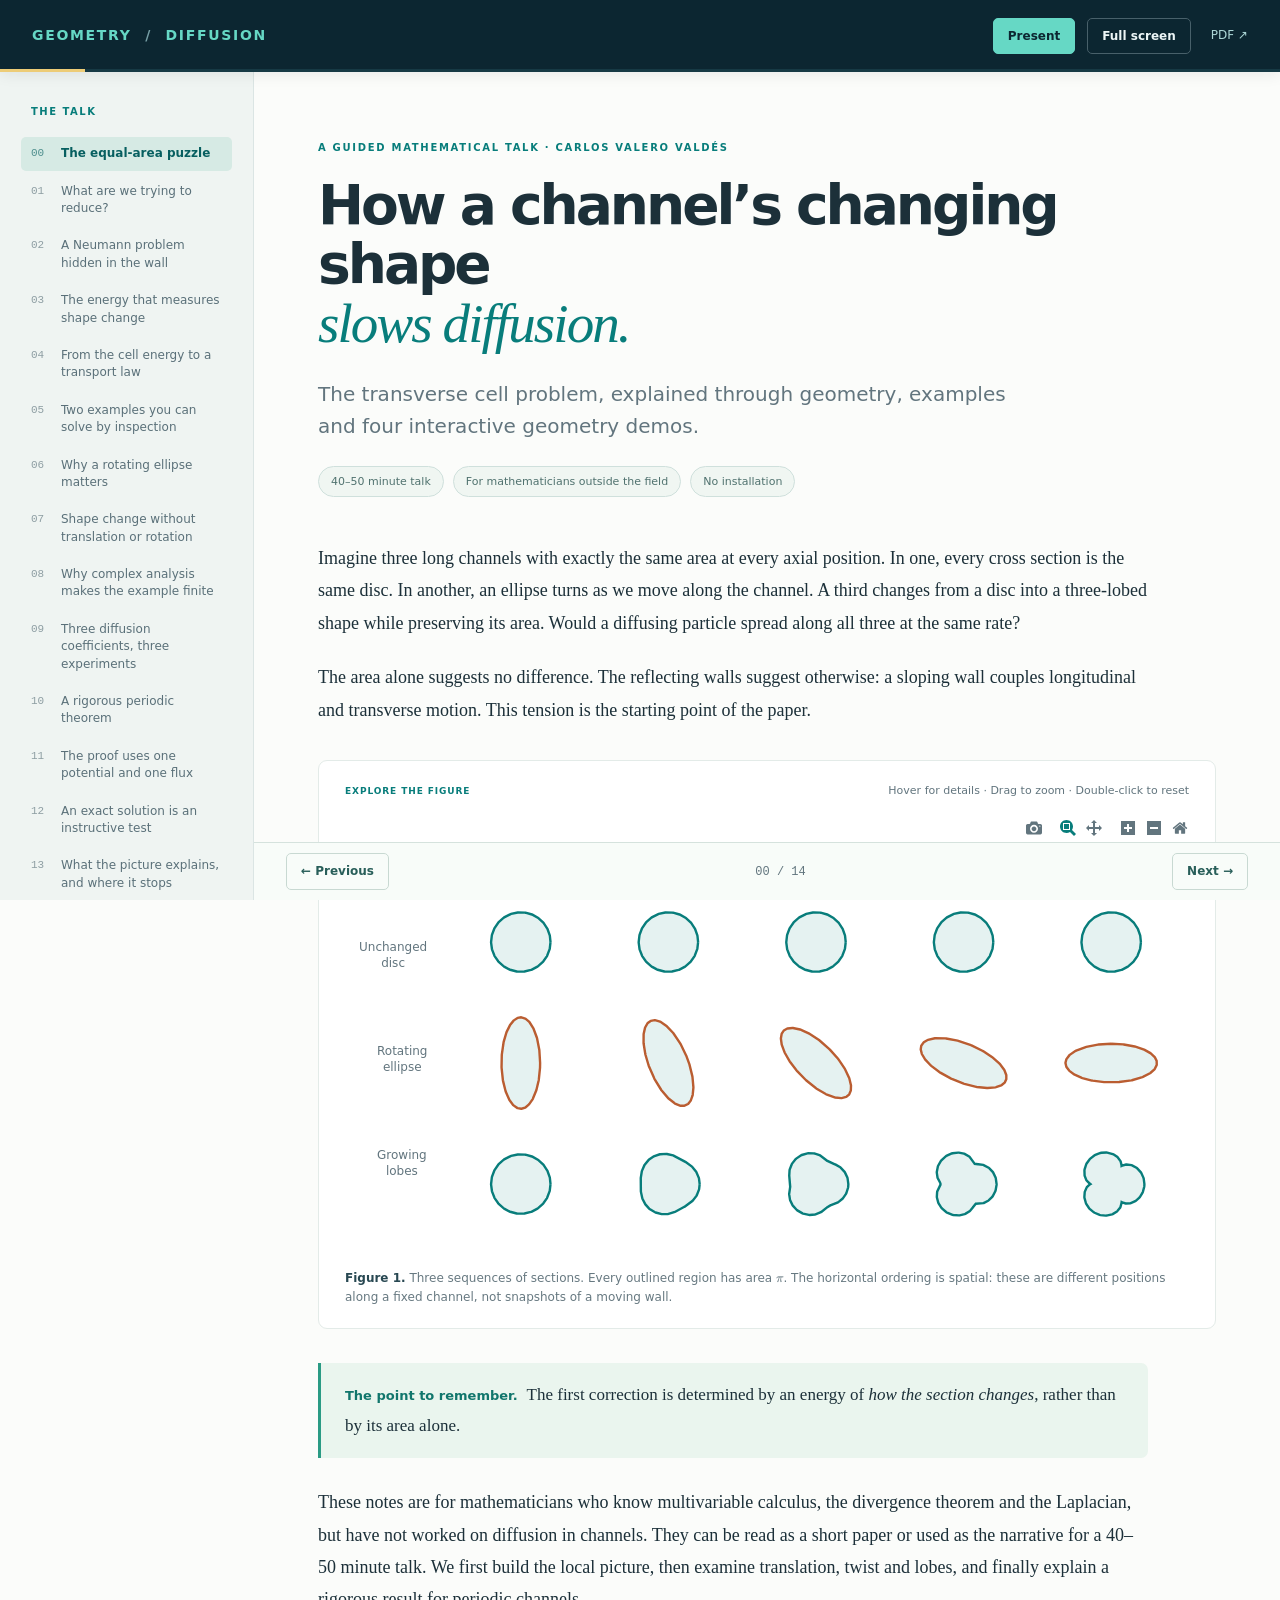
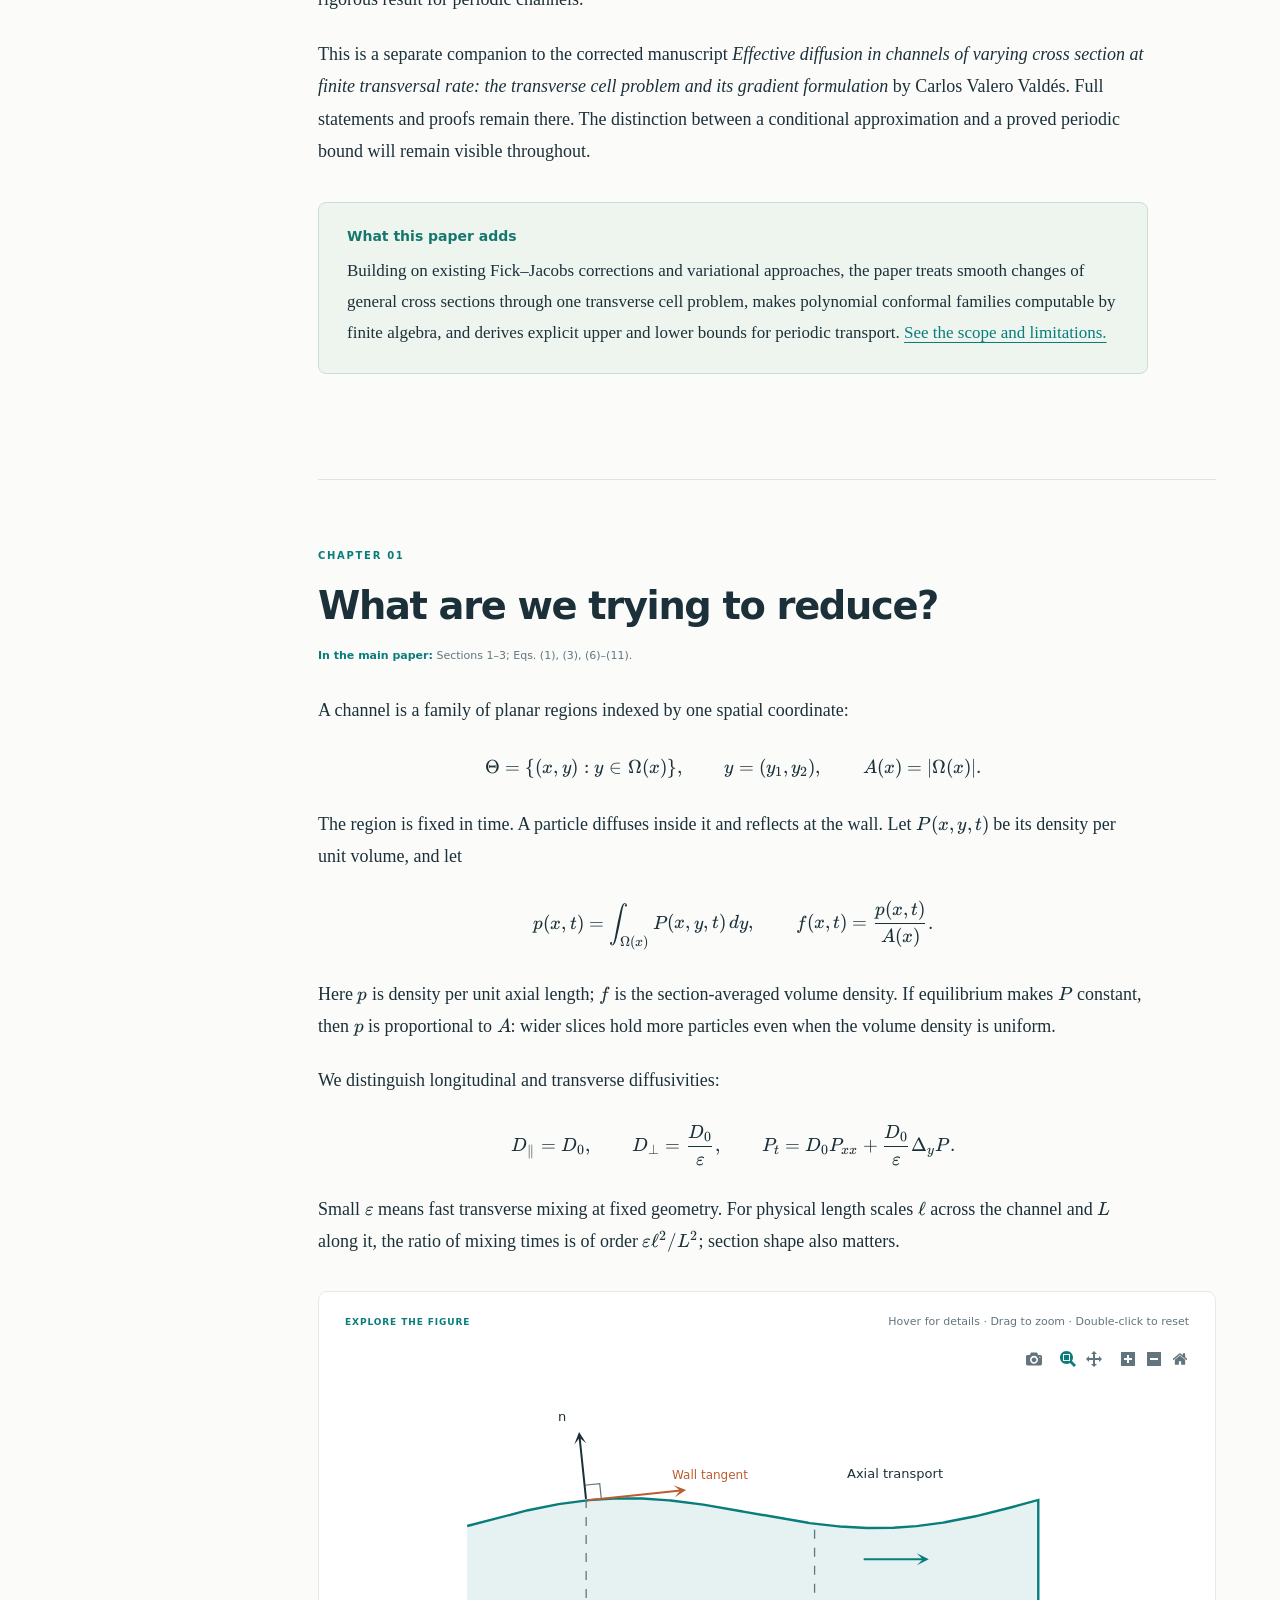
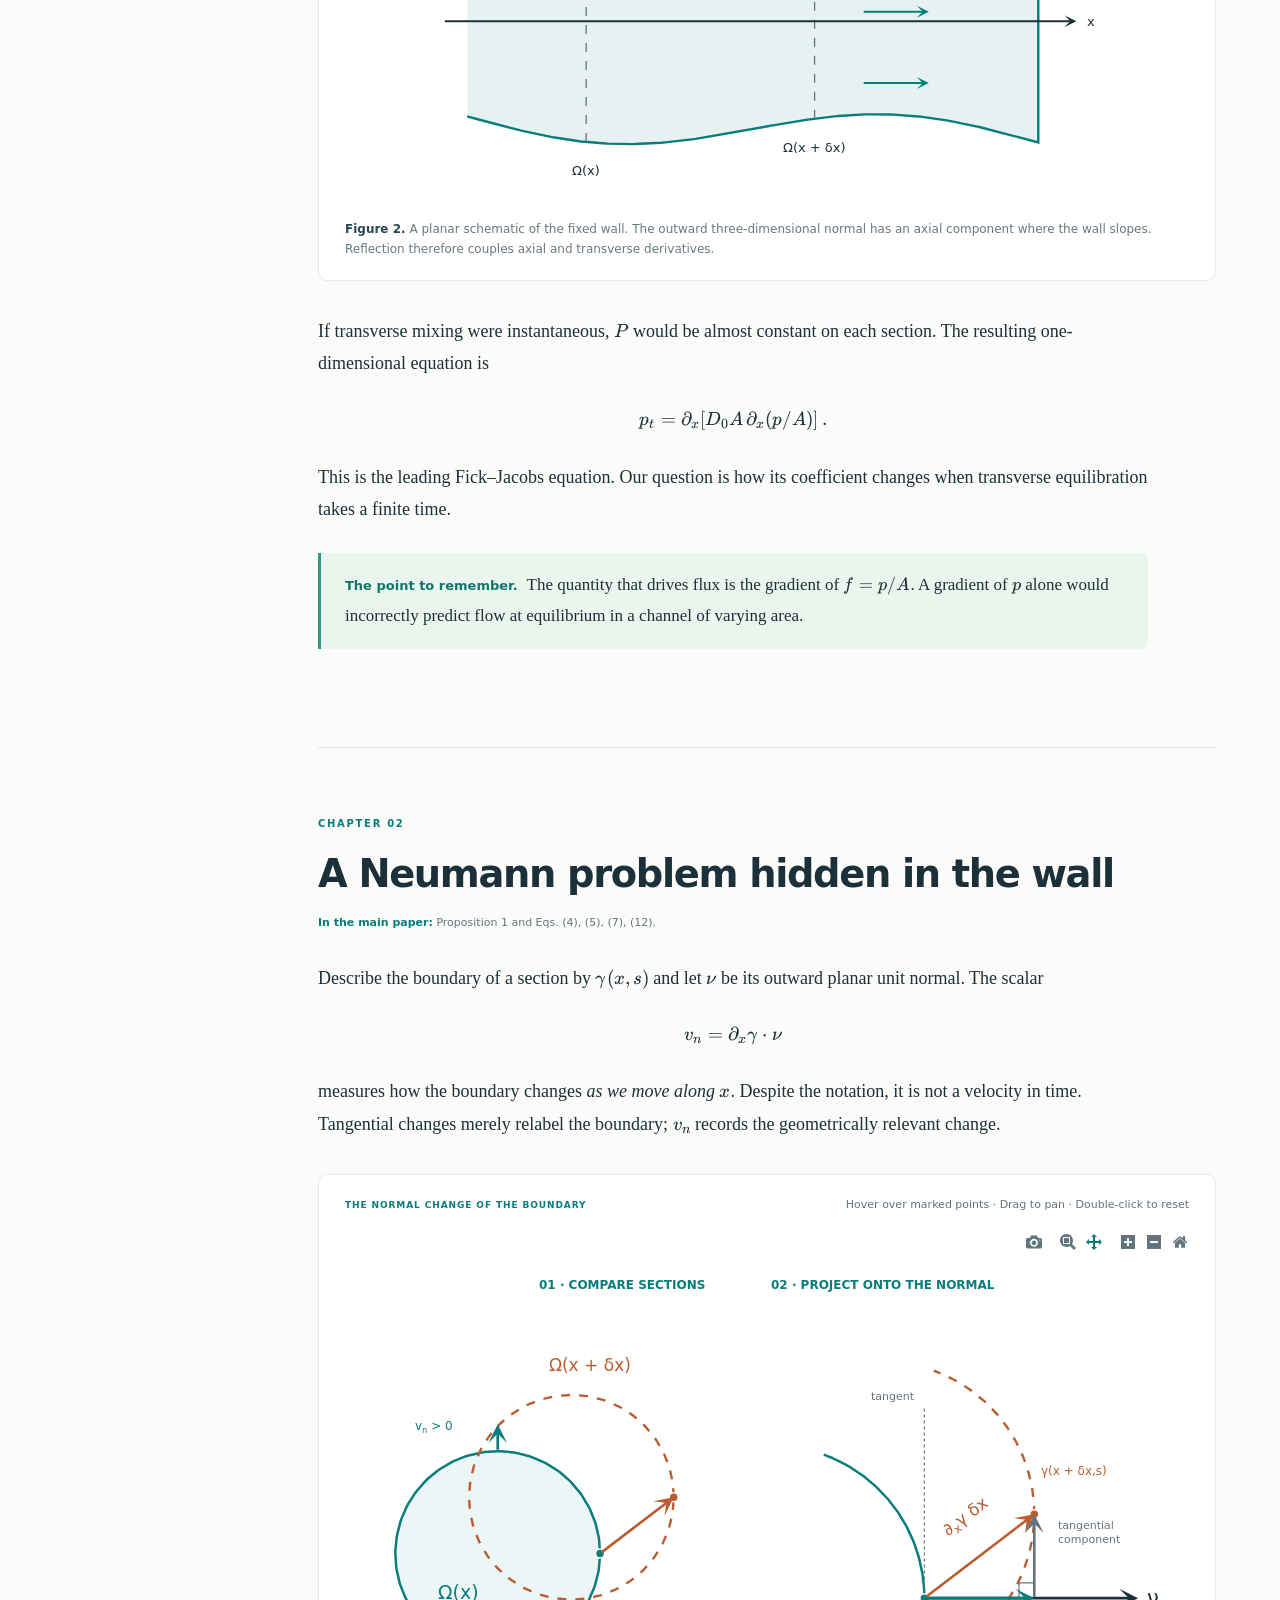
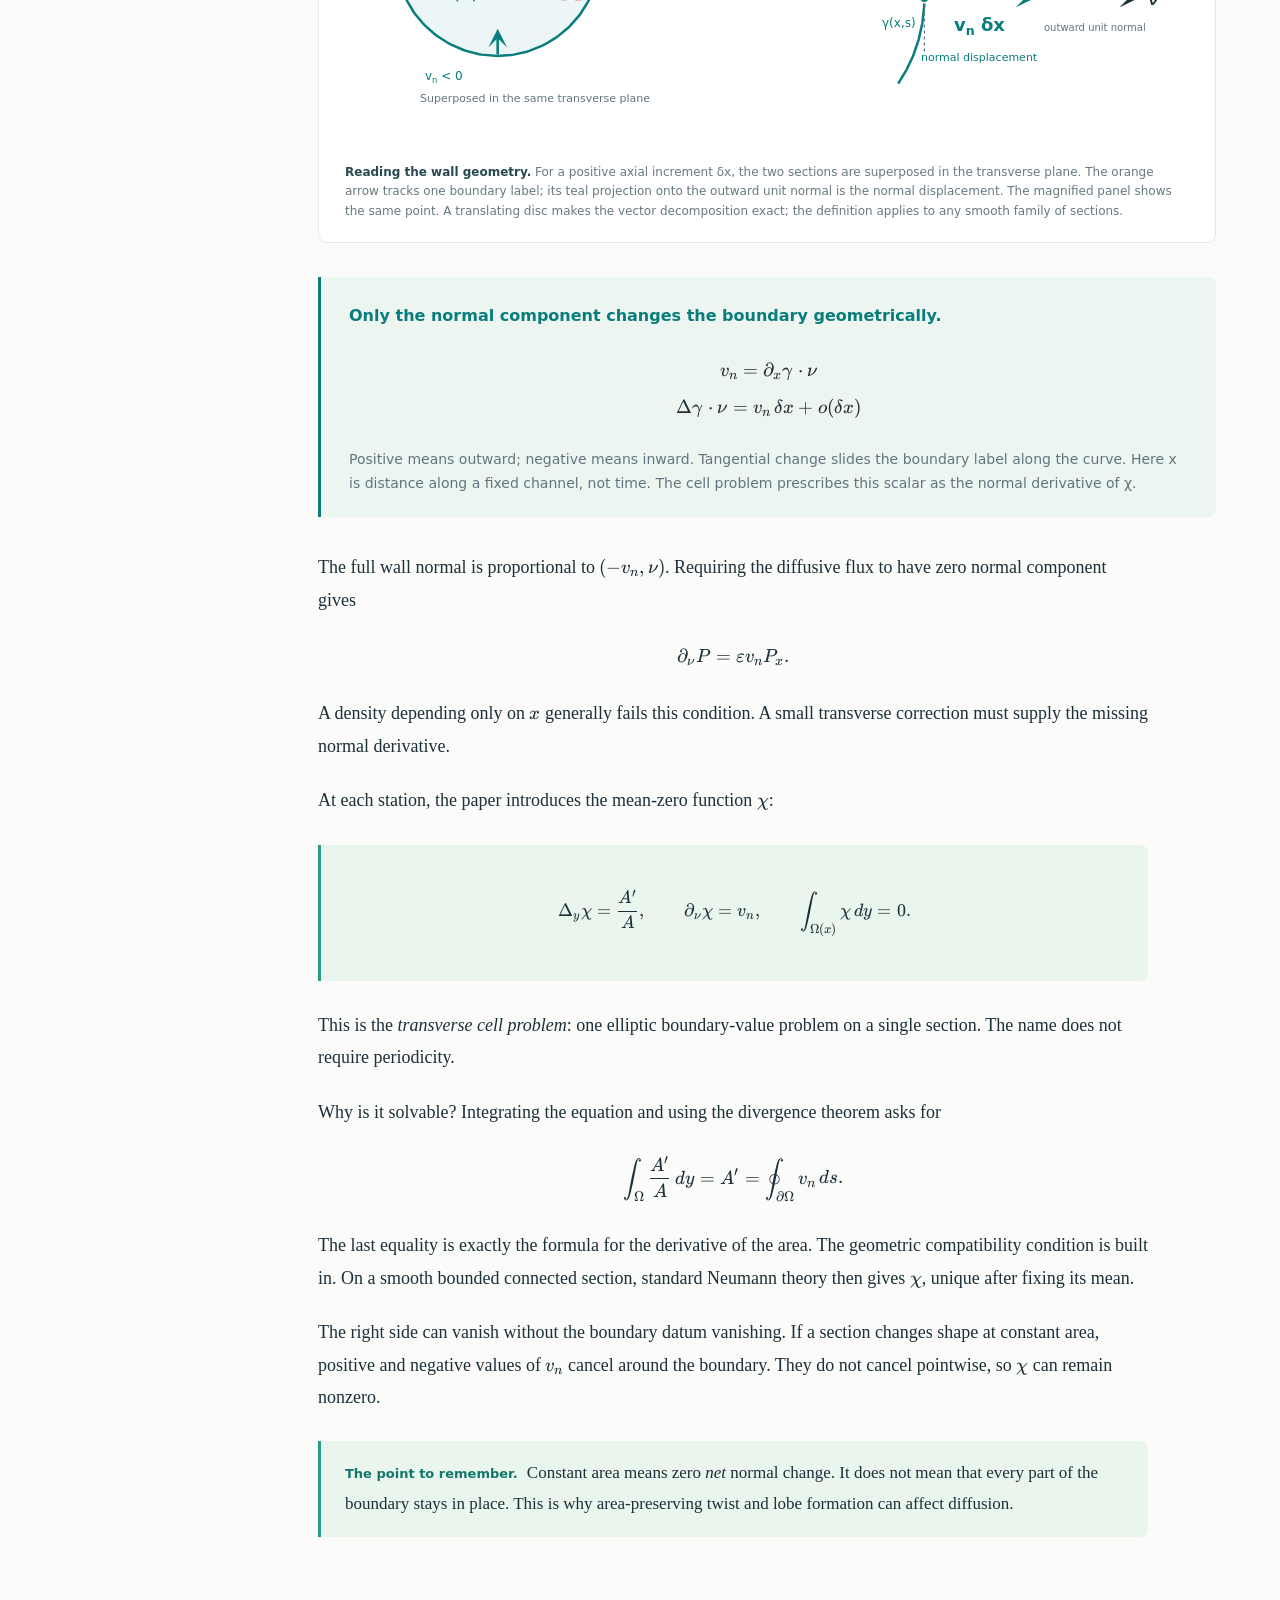
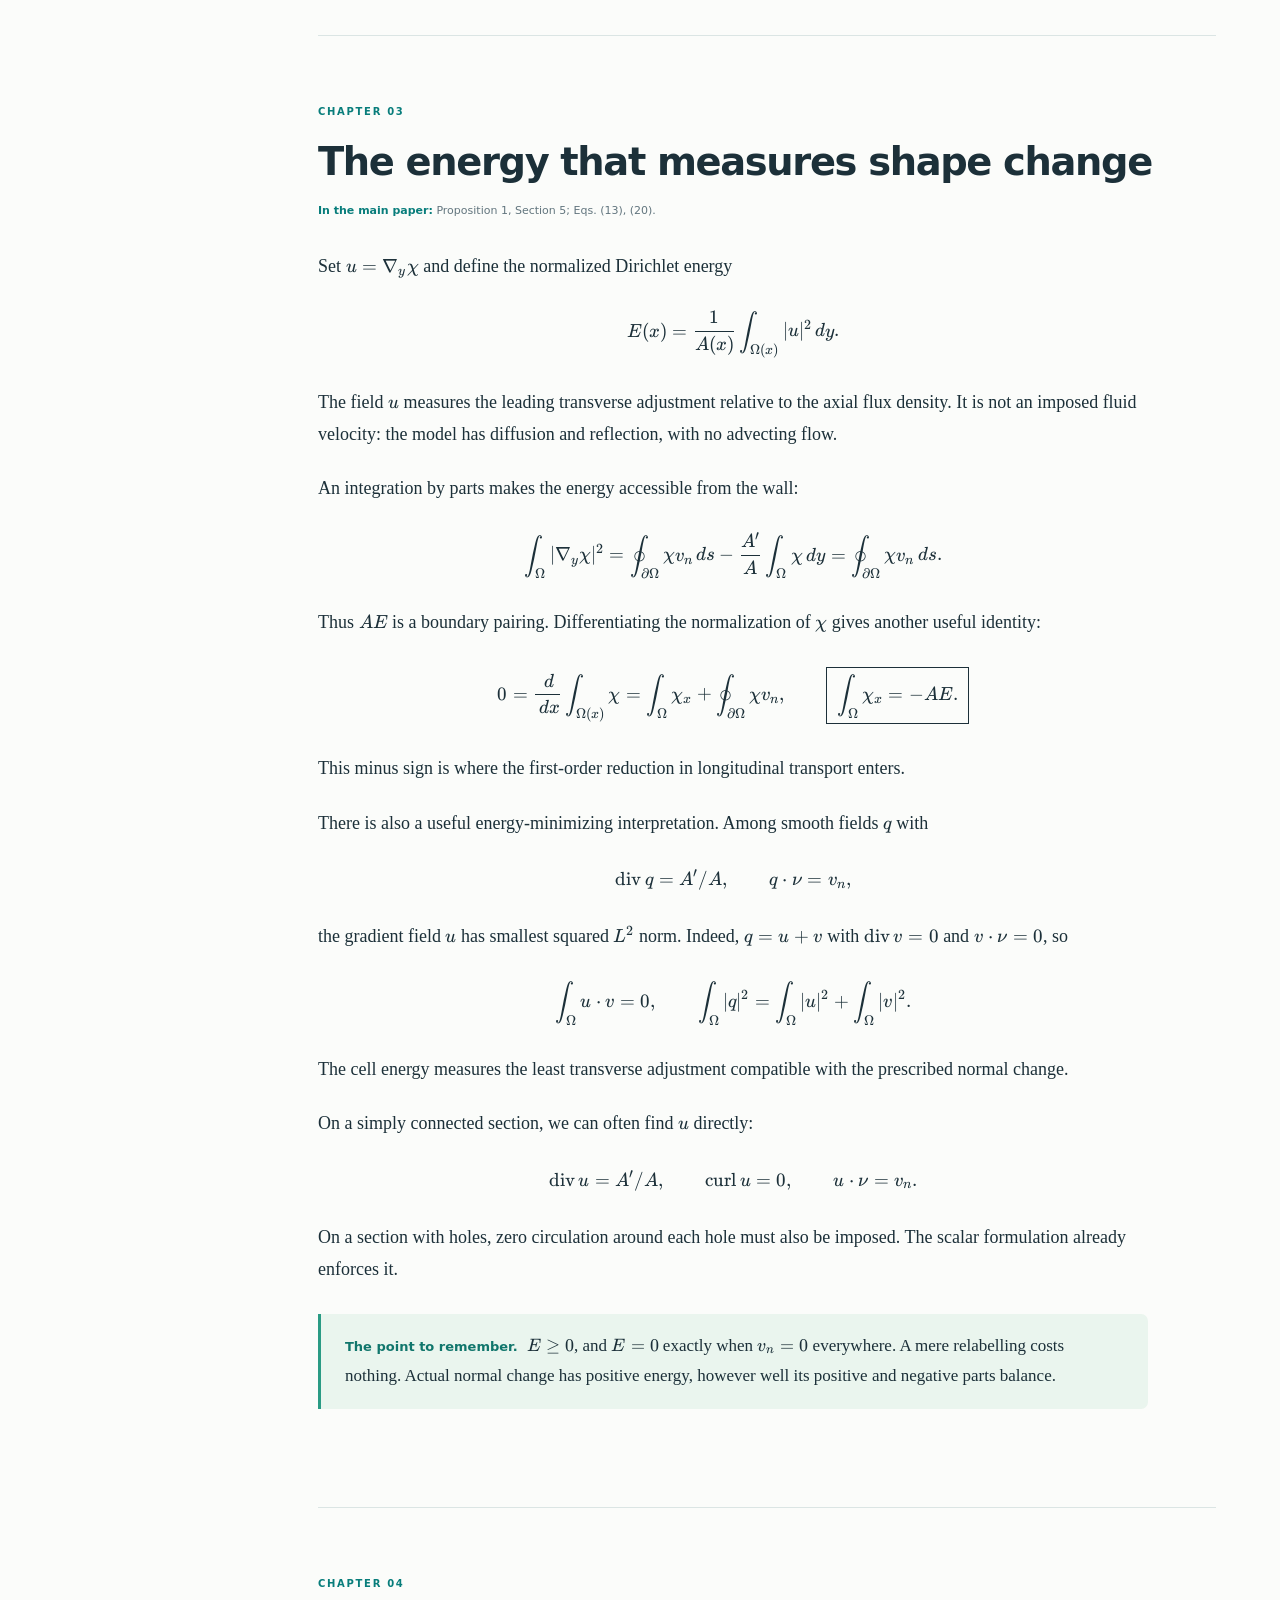
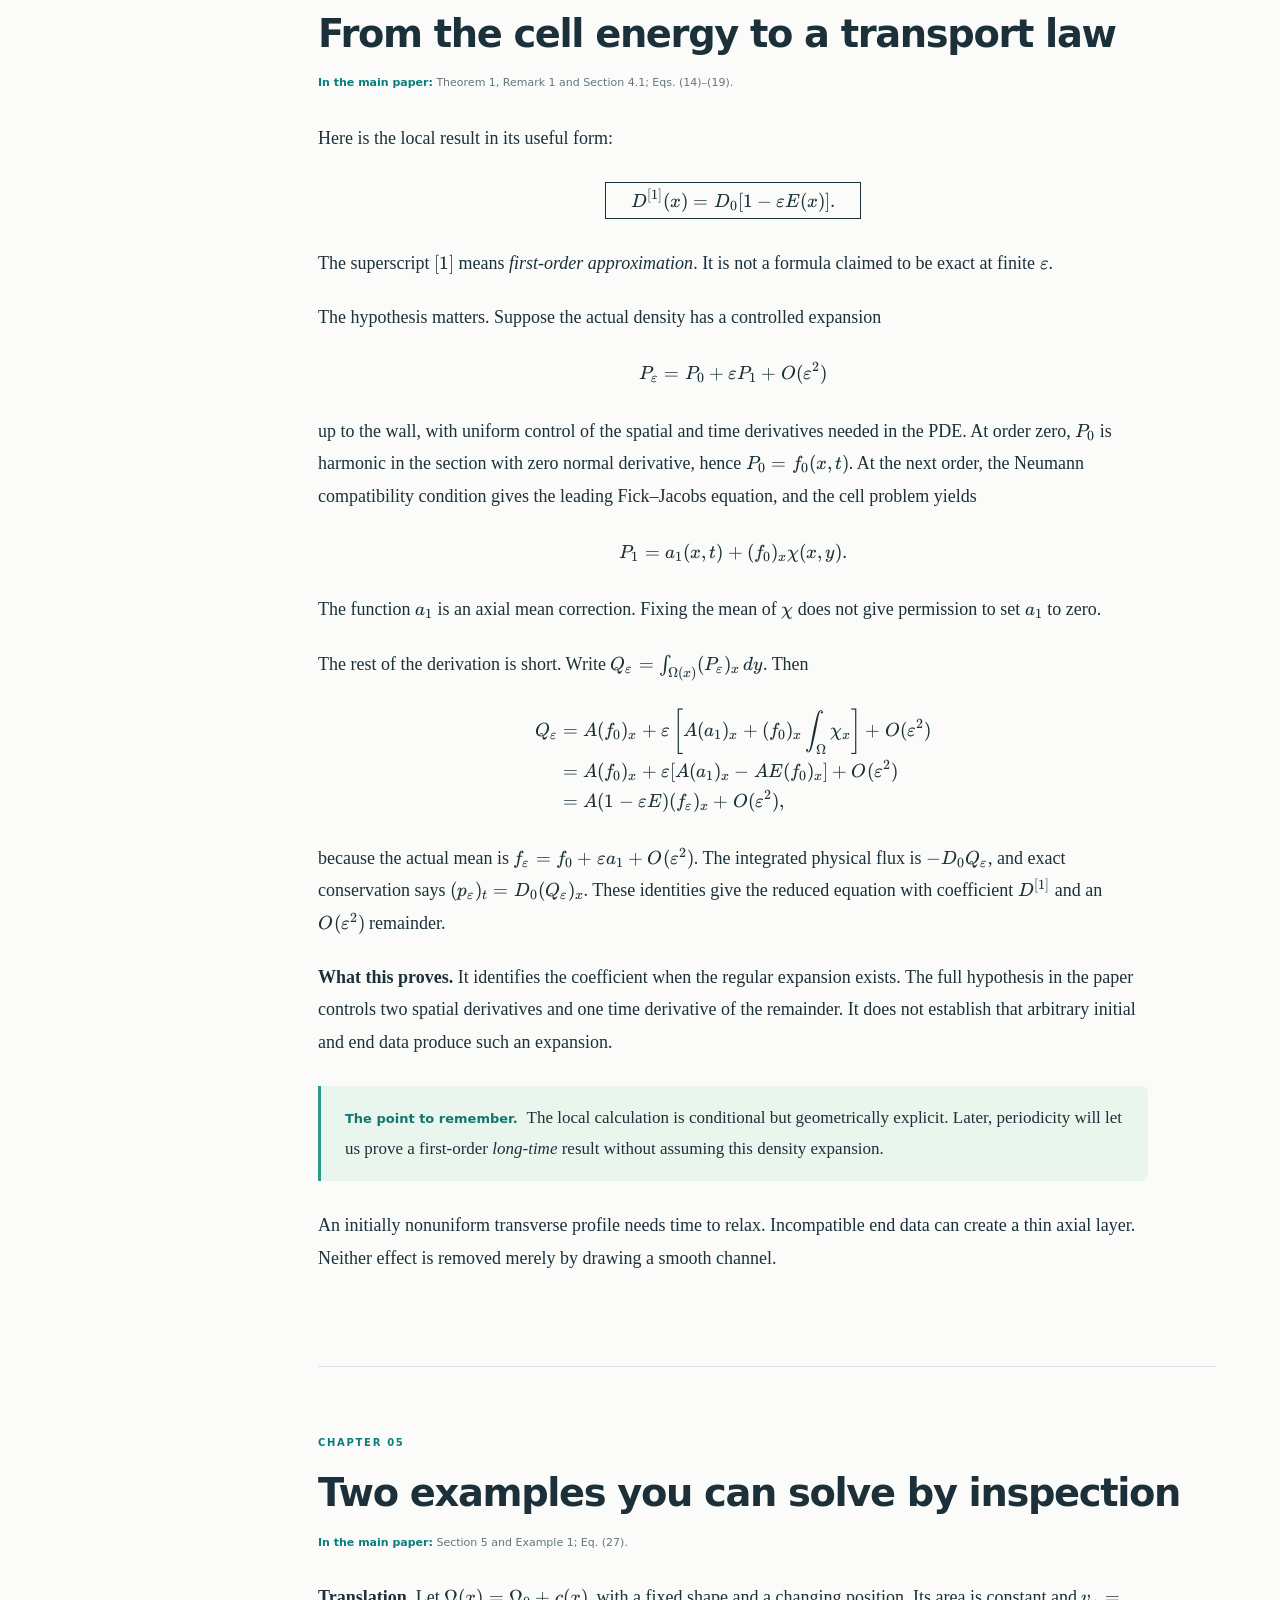
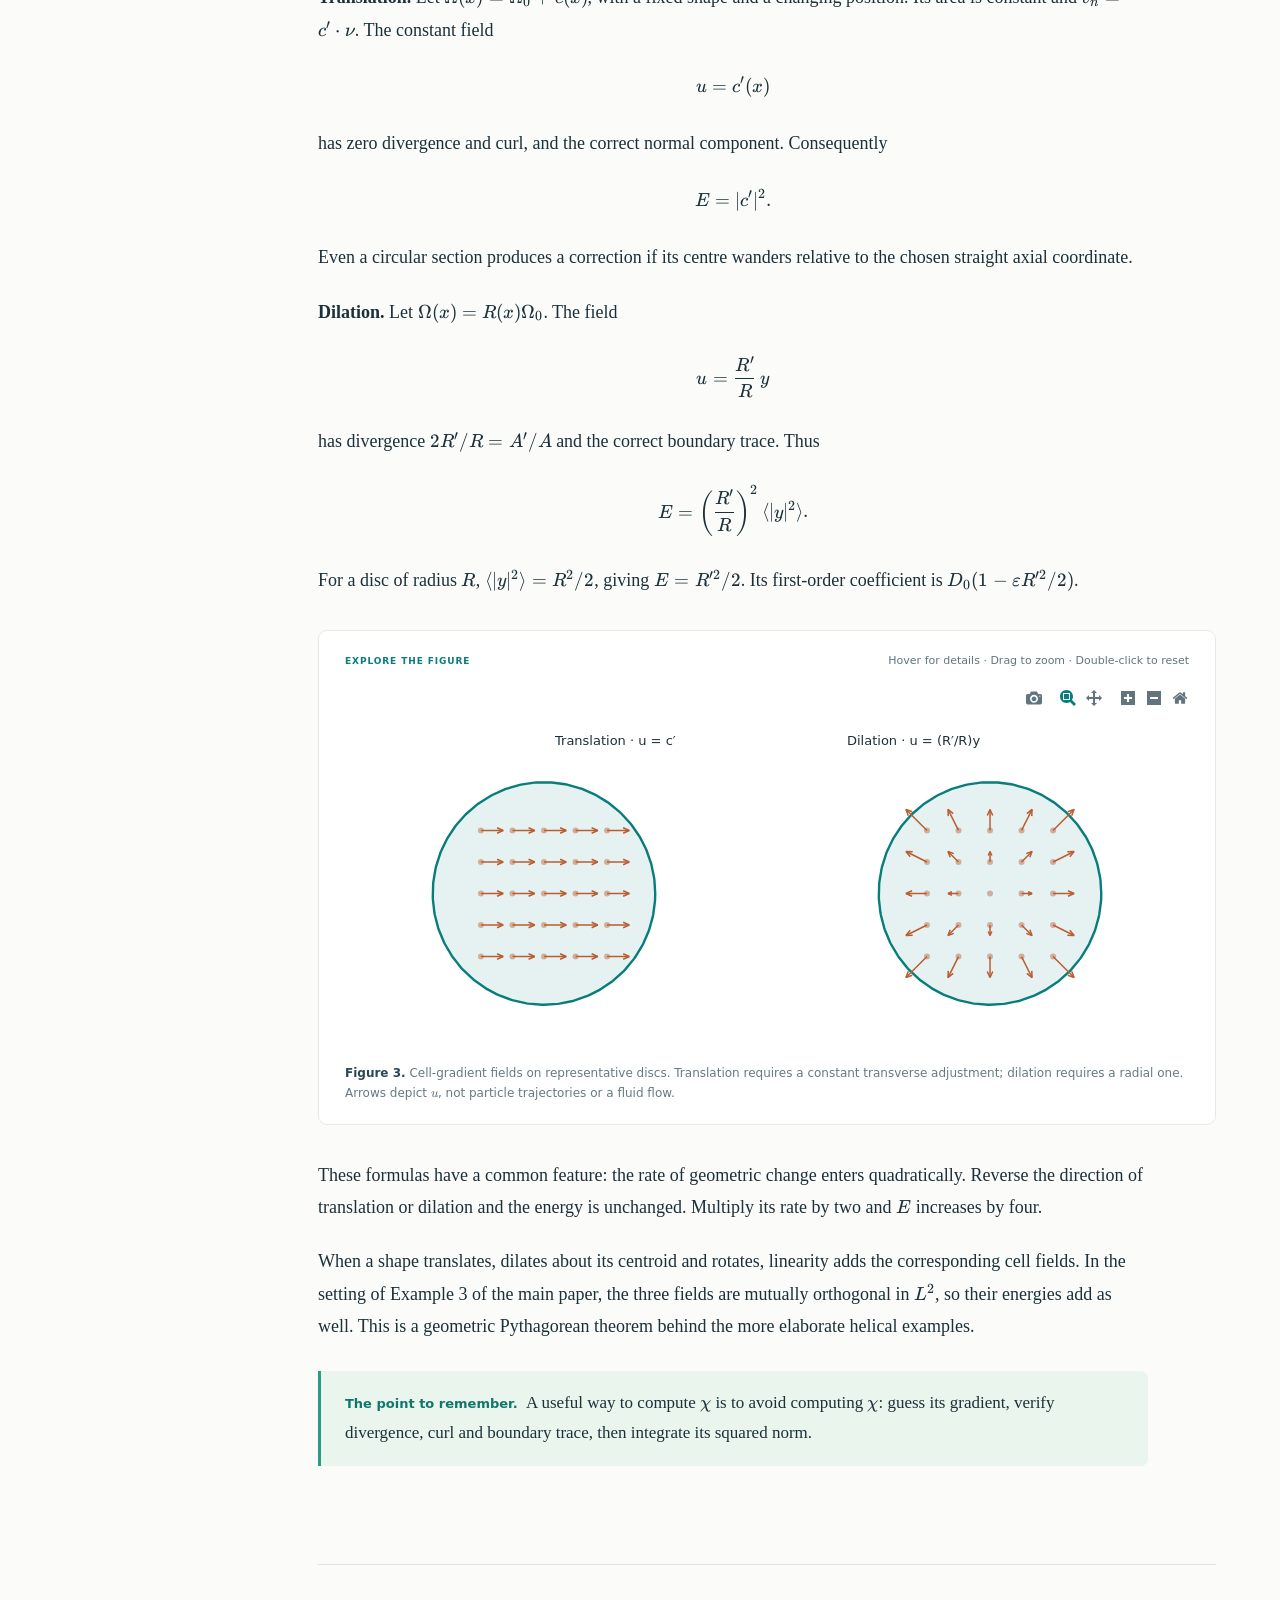
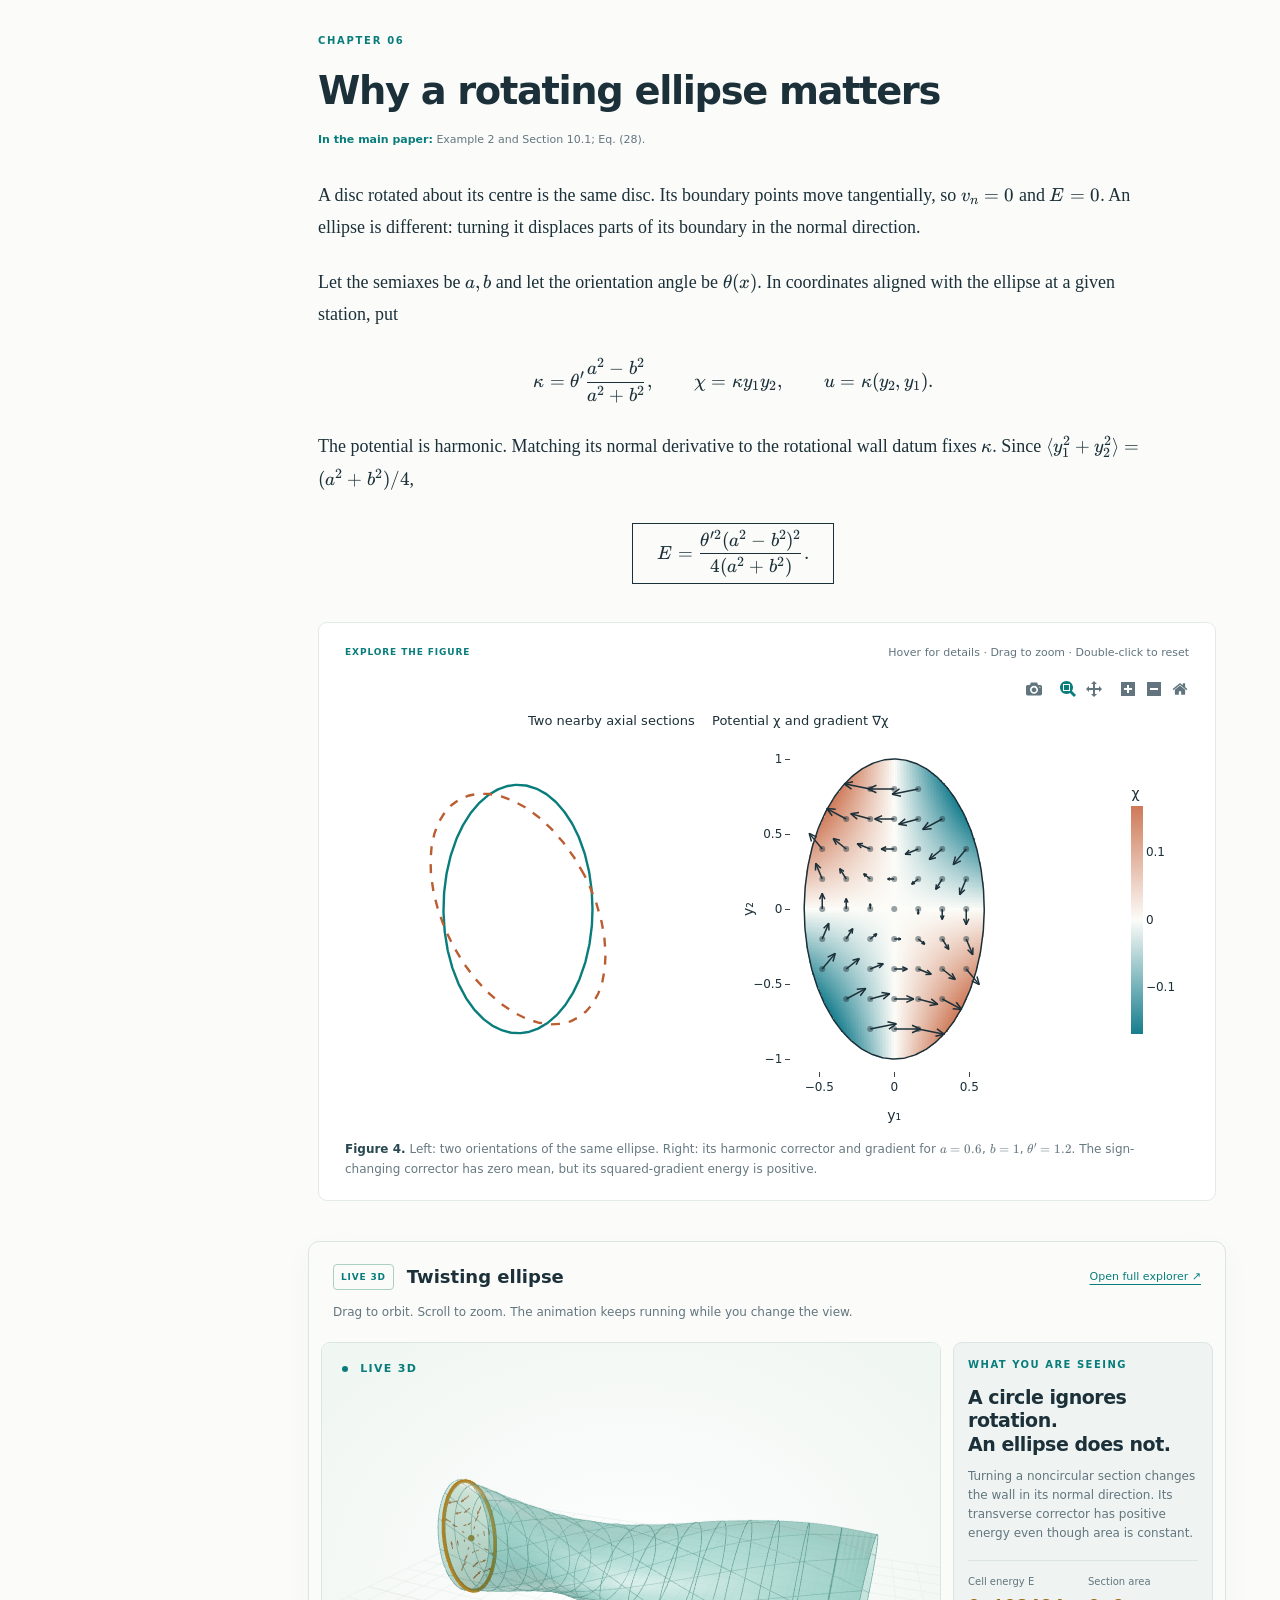
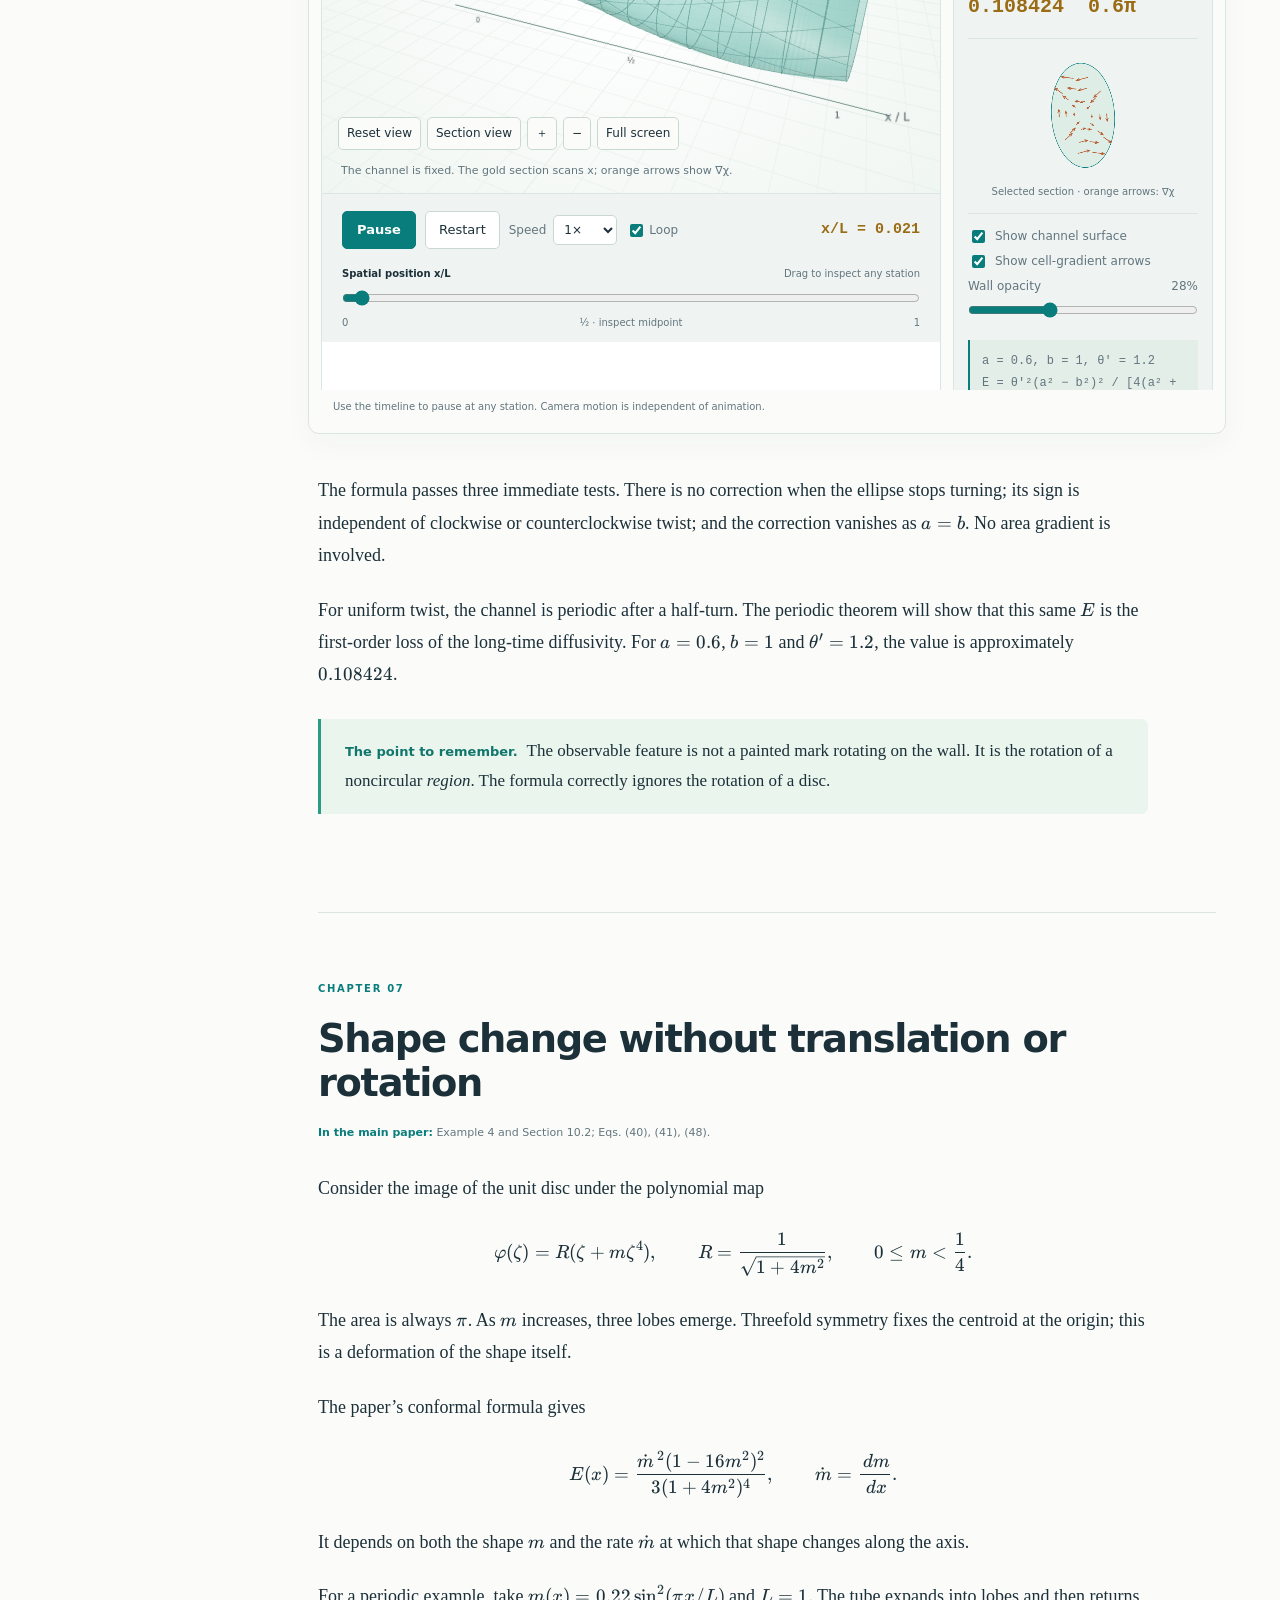
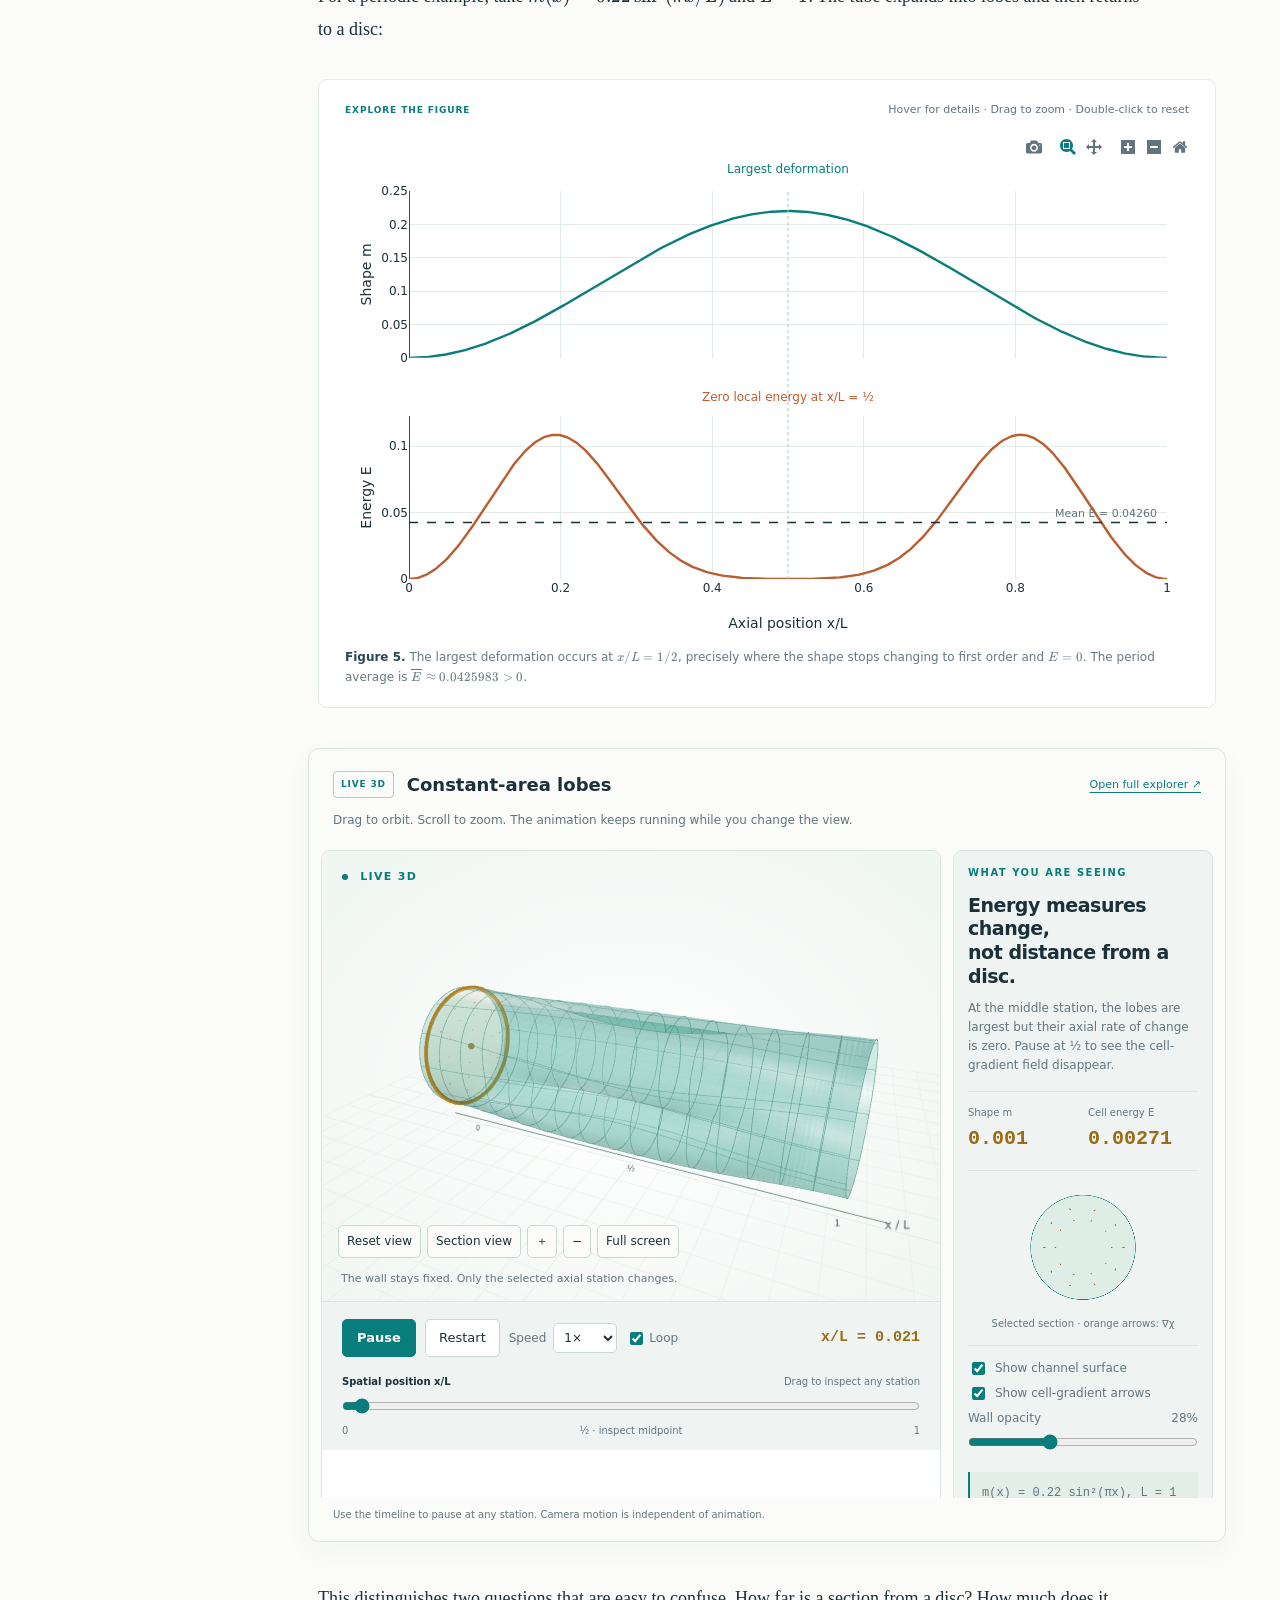
==== commit 69d7364a: "Illustrate normal boundary change in the Neumann problem" ====
--- a/index.html
+++ b/index.html
@@ -1,4 +1,4 @@
-<!doctype html><html lang="en"><head><meta charset="utf-8"><meta name="viewport" content="width=device-width,initial-scale=1"><meta name="description" content="An accessible mathematical talk about how changing cross sections slow diffusion, with four interactive geometry examples."><meta name="theme-color" content="#0c2631"><title>How a channel’s changing shape slows diffusion</title><link rel="stylesheet" href="vendor/katex.min.css?v=b9ce0e8ce93f"><link rel="stylesheet" href="site.css?v=d31d4058fc57"></head><body>
+<!doctype html><html lang="en"><head><meta charset="utf-8"><meta name="viewport" content="width=device-width,initial-scale=1"><meta name="description" content="An accessible mathematical talk about how changing cross sections slow diffusion, with four interactive geometry examples."><meta name="theme-color" content="#0c2631"><title>How a channel’s changing shape slows diffusion</title><link rel="stylesheet" href="vendor/katex.min.css?v=b9ce0e8ce93f"><link rel="stylesheet" href="site.css?v=2c9c2020369c"></head><body>
 <a class="skip" href="#opening">Skip to the presentation</a>
 <header class="topbar"><a class="wordmark" href="#opening">GEOMETRY <span>/</span> DIFFUSION</a><div class="top-actions"><button id="contentsButton" aria-expanded="false">Contents</button><button id="presentButton">Present</button><button id="fullscreenButton">Full screen</button><a href="expository_annex.pdf">PDF ↗</a></div><div class="progress"><span id="progress"></span></div></header>
 <aside class="contents" id="contents"><div class="contents-title">THE TALK</div><nav aria-label="Chapters"><a href="#opening" data-chapter="0"><span>00</span>The equal-area puzzle</a><a href="#what-are-we-trying-to-reduce" data-chapter="1"><span>01</span>What are we trying to reduce?</a><a href="#a-neumann-problem-hidden-in-the-wall" data-chapter="2"><span>02</span>A Neumann problem hidden in the wall</a><a href="#the-energy-that-measures-shape-change" data-chapter="3"><span>03</span>The energy that measures shape change</a><a href="#from-the-cell-energy-to-a-transport-law" data-chapter="4"><span>04</span>From the cell energy to a transport law</a><a href="#two-examples-you-can-solve-by-inspection" data-chapter="5"><span>05</span>Two examples you can solve by inspection</a><a href="#why-a-rotating-ellipse-matters" data-chapter="6"><span>06</span>Why a rotating ellipse matters</a><a href="#shape-change-without-translation-or-rotation" data-chapter="7"><span>07</span>Shape change without translation or rotation</a><a href="#why-complex-analysis-makes-the-example-finite" data-chapter="8"><span>08</span>Why complex analysis makes the example finite</a><a href="#three-diffusion-coefficients-three-experiments" data-chapter="9"><span>09</span>Three diffusion coefficients, three experiments</a><a href="#a-rigorous-periodic-theorem" data-chapter="10"><span>10</span>A rigorous periodic theorem</a><a href="#the-proof-uses-one-potential-and-one-flux" data-chapter="11"><span>11</span>The proof uses one potential and one flux</a><a href="#an-exact-solution-is-an-instructive-test" data-chapter="12"><span>12</span>An exact solution is an instructive test</a><a href="#what-the-picture-explains-and-where-it-stops" data-chapter="13"><span>13</span>What the picture explains, and where it stops</a><a href="#a-route-through-the-talk-and-the-paper" data-chapter="14"><span>14</span>A route through the talk and the paper</a></nav><div class="contents-foot"><a href="interactive3d/index.html">Open the interactive explorer ↗</a><p>One cell problem.<br>Many geometries.</p></div></aside>
@@ -26,7 +26,7 @@
 <section class="chapter" id="a-neumann-problem-hidden-in-the-wall" data-index="2"><div class="chapter-kicker">CHAPTER 02</div><h2>A Neumann problem hidden in the wall</h2><div class="prose">
 <p class="source-note"><span>In the main paper:</span> Proposition 1 and Eqs. (4), (5), (7), (12).</p>
 <p>Describe the boundary of a section by <span class="katex"><span class="katex-mathml"><math xmlns="http://www.w3.org/1998/Math/MathML"><semantics><mrow><mi>γ</mi><mo stretchy="false">(</mo><mi>x</mi><mo separator="true">,</mo><mi>s</mi><mo stretchy="false">)</mo></mrow><annotation encoding="application/x-tex">\gamma(x,s)</annotation></semantics></math></span><span class="katex-html" aria-hidden="true"><span class="katex-base"><span class="katex-strut" style="height:1em;vertical-align:-0.25em;"></span><span class="mord mathnormal" style="margin-right:0.0556em;">γ</span><span class="mopen">(</span><span class="mord mathnormal">x</span><span class="mpunct">,</span><span class="mspace" style="margin-right:0.1667em;"></span><span class="mord mathnormal">s</span><span class="mclose">)</span></span></span></span> and let <span class="katex"><span class="katex-mathml"><math xmlns="http://www.w3.org/1998/Math/MathML"><semantics><mrow><mi>ν</mi></mrow><annotation encoding="application/x-tex">\nu</annotation></semantics></math></span><span class="katex-html" aria-hidden="true"><span class="katex-base"><span class="katex-strut" style="height:0.4306em;"></span><span class="mord mathnormal" style="margin-right:0.0637em;">ν</span></span></span></span> be its outward planar unit normal. The scalar <span class="katex-display"><span class="katex"><span class="katex-mathml"><math xmlns="http://www.w3.org/1998/Math/MathML" display="block"><semantics><mrow><msub><mi>v</mi><mi>n</mi></msub><mo>=</mo><msub><mi mathvariant="normal">∂</mi><mi>x</mi></msub><mi>γ</mi><mo>⋅</mo><mi>ν</mi></mrow><annotation encoding="application/x-tex">v_n=\partial_x\gamma\cdot\nu</annotation></semantics></math></span><span class="katex-html" aria-hidden="true"><span class="katex-base"><span class="katex-strut" style="height:0.5806em;vertical-align:-0.15em;"></span><span class="mord"><span class="mord mathnormal" style="margin-right:0.0359em;">v</span><span class="msupsub"><span class="vlist-t vlist-t2"><span class="vlist-r"><span class="vlist" style="height:0.1514em;"><span style="top:-2.55em;margin-left:-0.0359em;margin-right:0.05em;"><span class="pstrut" style="height:2.7em;"></span><span class="katex-sizing reset-size6 size3 mtight"><span class="mord mathnormal mtight">n</span></span></span></span><span class="vlist-s">​</span></span><span class="vlist-r"><span class="vlist" style="height:0.15em;"><span></span></span></span></span></span></span><span class="mspace" style="margin-right:0.2778em;"></span><span class="mrel">=</span><span class="mspace" style="margin-right:0.2778em;"></span></span><span class="katex-base"><span class="katex-strut" style="height:0.8889em;vertical-align:-0.1944em;"></span><span class="mord"><span class="mord" style="margin-right:0.0556em;">∂</span><span class="msupsub"><span class="vlist-t vlist-t2"><span class="vlist-r"><span class="vlist" style="height:0.1514em;"><span style="top:-2.55em;margin-left:-0.0556em;margin-right:0.05em;"><span class="pstrut" style="height:2.7em;"></span><span class="katex-sizing reset-size6 size3 mtight"><span class="mord mathnormal mtight">x</span></span></span></span><span class="vlist-s">​</span></span><span class="vlist-r"><span class="vlist" style="height:0.15em;"><span></span></span></span></span></span></span><span class="mord mathnormal" style="margin-right:0.0556em;">γ</span><span class="mspace" style="margin-right:0.2222em;"></span><span class="mbin">⋅</span><span class="mspace" style="margin-right:0.2222em;"></span></span><span class="katex-base"><span class="katex-strut" style="height:0.4306em;"></span><span class="mord mathnormal" style="margin-right:0.0637em;">ν</span></span></span></span></span> measures how the boundary changes <em>as we move along <span class="katex"><span class="katex-mathml"><math xmlns="http://www.w3.org/1998/Math/MathML"><semantics><mrow><mi>x</mi></mrow><annotation encoding="application/x-tex">x</annotation></semantics></math></span><span class="katex-html" aria-hidden="true"><span class="katex-base"><span class="katex-strut" style="height:0.4306em;"></span><span class="mord mathnormal">x</span></span></span></span></em>. Despite the notation, it is not a velocity in time. Tangential changes merely relabel the boundary; <span class="katex"><span class="katex-mathml"><math xmlns="http://www.w3.org/1998/Math/MathML"><semantics><mrow><msub><mi>v</mi><mi>n</mi></msub></mrow><annotation encoding="application/x-tex">v_n</annotation></semantics></math></span><span class="katex-html" aria-hidden="true"><span class="katex-base"><span class="katex-strut" style="height:0.5806em;vertical-align:-0.15em;"></span><span class="mord"><span class="mord mathnormal" style="margin-right:0.0359em;">v</span><span class="msupsub"><span class="vlist-t vlist-t2"><span class="vlist-r"><span class="vlist" style="height:0.1514em;"><span style="top:-2.55em;margin-left:-0.0359em;margin-right:0.05em;"><span class="pstrut" style="height:2.7em;"></span><span class="katex-sizing reset-size6 size3 mtight"><span class="mord mathnormal mtight">n</span></span></span></span><span class="vlist-s">​</span></span><span class="vlist-r"><span class="vlist" style="height:0.15em;"><span></span></span></span></span></span></span></span></span></span> records the geometrically relevant change.</p>
-<p>The full wall normal is proportional to <span class="katex"><span class="katex-mathml"><math xmlns="http://www.w3.org/1998/Math/MathML"><semantics><mrow><mo stretchy="false">(</mo><mo>−</mo><msub><mi>v</mi><mi>n</mi></msub><mo separator="true">,</mo><mi>ν</mi><mo stretchy="false">)</mo></mrow><annotation encoding="application/x-tex">(-v_n,\nu)</annotation></semantics></math></span><span class="katex-html" aria-hidden="true"><span class="katex-base"><span class="katex-strut" style="height:1em;vertical-align:-0.25em;"></span><span class="mopen">(</span><span class="mord">−</span><span class="mord"><span class="mord mathnormal" style="margin-right:0.0359em;">v</span><span class="msupsub"><span class="vlist-t vlist-t2"><span class="vlist-r"><span class="vlist" style="height:0.1514em;"><span style="top:-2.55em;margin-left:-0.0359em;margin-right:0.05em;"><span class="pstrut" style="height:2.7em;"></span><span class="katex-sizing reset-size6 size3 mtight"><span class="mord mathnormal mtight">n</span></span></span></span><span class="vlist-s">​</span></span><span class="vlist-r"><span class="vlist" style="height:0.15em;"><span></span></span></span></span></span></span><span class="mpunct">,</span><span class="mspace" style="margin-right:0.1667em;"></span><span class="mord mathnormal" style="margin-right:0.0637em;">ν</span><span class="mclose">)</span></span></span></span>. Requiring the diffusive flux to have zero normal component gives <span class="katex-display"><span class="katex"><span class="katex-mathml"><math xmlns="http://www.w3.org/1998/Math/MathML" display="block"><semantics><mrow><msub><mi mathvariant="normal">∂</mi><mi>ν</mi></msub><mi>P</mi><mo>=</mo><mi>ε</mi><msub><mi>v</mi><mi>n</mi></msub><msub><mi>P</mi><mi>x</mi></msub><mi mathvariant="normal">.</mi></mrow><annotation encoding="application/x-tex">\partial_\nu P=\varepsilon v_nP_x.</annotation></semantics></math></span><span class="katex-html" aria-hidden="true"><span class="katex-base"><span class="katex-strut" style="height:0.8444em;vertical-align:-0.15em;"></span><span class="mord"><span class="mord" style="margin-right:0.0556em;">∂</span><span class="msupsub"><span class="vlist-t vlist-t2"><span class="vlist-r"><span class="vlist" style="height:0.1514em;"><span style="top:-2.55em;margin-left:-0.0556em;margin-right:0.05em;"><span class="pstrut" style="height:2.7em;"></span><span class="katex-sizing reset-size6 size3 mtight"><span class="mord mathnormal mtight" style="margin-right:0.0637em;">ν</span></span></span></span><span class="vlist-s">​</span></span><span class="vlist-r"><span class="vlist" style="height:0.15em;"><span></span></span></span></span></span></span><span class="mord mathnormal" style="margin-right:0.1389em;">P</span><span class="mspace" style="margin-right:0.2778em;"></span><span class="mrel">=</span><span class="mspace" style="margin-right:0.2778em;"></span></span><span class="katex-base"><span class="katex-strut" style="height:0.8333em;vertical-align:-0.15em;"></span><span class="mord mathnormal">ε</span><span class="mord"><span class="mord mathnormal" style="margin-right:0.0359em;">v</span><span class="msupsub"><span class="vlist-t vlist-t2"><span class="vlist-r"><span class="vlist" style="height:0.1514em;"><span style="top:-2.55em;margin-left:-0.0359em;margin-right:0.05em;"><span class="pstrut" style="height:2.7em;"></span><span class="katex-sizing reset-size6 size3 mtight"><span class="mord mathnormal mtight">n</span></span></span></span><span class="vlist-s">​</span></span><span class="vlist-r"><span class="vlist" style="height:0.15em;"><span></span></span></span></span></span></span><span class="mord"><span class="mord mathnormal" style="margin-right:0.1389em;">P</span><span class="msupsub"><span class="vlist-t vlist-t2"><span class="vlist-r"><span class="vlist" style="height:0.1514em;"><span style="top:-2.55em;margin-left:-0.1389em;margin-right:0.05em;"><span class="pstrut" style="height:2.7em;"></span><span class="katex-sizing reset-size6 size3 mtight"><span class="mord mathnormal mtight">x</span></span></span></span><span class="vlist-s">​</span></span><span class="vlist-r"><span class="vlist" style="height:0.15em;"><span></span></span></span></span></span></span><span class="mord">.</span></span></span></span></span> A density depending only on <span class="katex"><span class="katex-mathml"><math xmlns="http://www.w3.org/1998/Math/MathML"><semantics><mrow><mi>x</mi></mrow><annotation encoding="application/x-tex">x</annotation></semantics></math></span><span class="katex-html" aria-hidden="true"><span class="katex-base"><span class="katex-strut" style="height:0.4306em;"></span><span class="mord mathnormal">x</span></span></span></span> generally fails this condition. A small transverse correction must supply the missing normal derivative.</p>
+<figure><div class="plot-heading"><span>THE NORMAL CHANGE OF THE BOUNDARY</span><span class="plot-hint">Hover over marked points · Drag to pan · Double-click to reset</span></div><div class="plot-host" data-plot="normal_motion" role="img" aria-label="Two nearby sections and a magnified decomposition of boundary displacement into normal and tangential components. The normal displacement is v_n times the axial increment."></div><img class="figure-fallback" src="figures/normal_motion.png" alt="Two nearby sections and a magnified decomposition of boundary displacement into normal and tangential components. The normal displacement is v_n times the axial increment." loading="lazy"><figcaption><strong>Reading the wall geometry.</strong> For a positive axial increment δx, the two sections are superposed in the transverse plane. The orange arrow tracks one boundary label; its teal projection onto the outward unit normal is the normal displacement. The magnified panel shows the same point. A translating disc makes the vector decomposition exact; the definition applies to any smooth family of sections.</figcaption></figure><div class="normal-takeaway"><strong>Only the normal component changes the boundary geometrically.</strong><span class="katex-display"><span class="katex"><span class="katex-mathml"><math xmlns="http://www.w3.org/1998/Math/MathML" display="block"><semantics><mtable rowspacing="0.25em" columnalign="center" columnspacing="0em"><mtr><mtd><mstyle scriptlevel="0" displaystyle="true"><mrow><msub><mi>v</mi><mi>n</mi></msub><mo>=</mo><msub><mi mathvariant="normal">∂</mi><mi>x</mi></msub><mi>γ</mi><mo>⋅</mo><mi>ν</mi></mrow></mstyle></mtd></mtr><mtr><mtd><mstyle scriptlevel="0" displaystyle="true"><mrow><mi mathvariant="normal">Δ</mi><mi>γ</mi><mo>⋅</mo><mi>ν</mi><mo>=</mo><msub><mi>v</mi><mi>n</mi></msub><mtext> </mtext><mi>δ</mi><mi>x</mi><mo>+</mo><mi>o</mi><mo stretchy="false">(</mo><mi>δ</mi><mi>x</mi><mo stretchy="false">)</mo></mrow></mstyle></mtd></mtr></mtable><annotation encoding="application/x-tex">\begin{gathered}v_n=\partial_x\gamma\cdot\nu\\[4pt] \Delta\gamma\cdot\nu=v_n\,\delta x+o(\delta x)\end{gathered}</annotation></semantics></math></span><span class="katex-html" aria-hidden="true"><span class="katex-base"><span class="katex-strut" style="height:3.1em;vertical-align:-1.3em;"></span><span class="mord"><span class="mtable"><span class="col-align-c"><span class="vlist-t vlist-t2"><span class="vlist-r"><span class="vlist" style="height:1.8em;"><span style="top:-3.96em;"><span class="pstrut" style="height:3em;"></span><span class="mord"><span class="mord"><span class="mord mathnormal" style="margin-right:0.0359em;">v</span><span class="msupsub"><span class="vlist-t vlist-t2"><span class="vlist-r"><span class="vlist" style="height:0.1514em;"><span style="top:-2.55em;margin-left:-0.0359em;margin-right:0.05em;"><span class="pstrut" style="height:2.7em;"></span><span class="katex-sizing reset-size6 size3 mtight"><span class="mord mathnormal mtight">n</span></span></span></span><span class="vlist-s">​</span></span><span class="vlist-r"><span class="vlist" style="height:0.15em;"><span></span></span></span></span></span></span><span class="mspace" style="margin-right:0.2778em;"></span><span class="mrel">=</span><span class="mspace" style="margin-right:0.2778em;"></span><span class="mord"><span class="mord" style="margin-right:0.0556em;">∂</span><span class="msupsub"><span class="vlist-t vlist-t2"><span class="vlist-r"><span class="vlist" style="height:0.1514em;"><span style="top:-2.55em;margin-left:-0.0556em;margin-right:0.05em;"><span class="pstrut" style="height:2.7em;"></span><span class="katex-sizing reset-size6 size3 mtight"><span class="mord mathnormal mtight">x</span></span></span></span><span class="vlist-s">​</span></span><span class="vlist-r"><span class="vlist" style="height:0.15em;"><span></span></span></span></span></span></span><span class="mord mathnormal" style="margin-right:0.0556em;">γ</span><span class="mspace" style="margin-right:0.2222em;"></span><span class="mbin">⋅</span><span class="mspace" style="margin-right:0.2222em;"></span><span class="mord mathnormal" style="margin-right:0.0637em;">ν</span></span></span><span style="top:-2.06em;"><span class="pstrut" style="height:3em;"></span><span class="mord"><span class="mord">Δ</span><span class="mord mathnormal" style="margin-right:0.0556em;">γ</span><span class="mspace" style="margin-right:0.2222em;"></span><span class="mbin">⋅</span><span class="mspace" style="margin-right:0.2222em;"></span><span class="mord mathnormal" style="margin-right:0.0637em;">ν</span><span class="mspace" style="margin-right:0.2778em;"></span><span class="mrel">=</span><span class="mspace" style="margin-right:0.2778em;"></span><span class="mord"><span class="mord mathnormal" style="margin-right:0.0359em;">v</span><span class="msupsub"><span class="vlist-t vlist-t2"><span class="vlist-r"><span class="vlist" style="height:0.1514em;"><span style="top:-2.55em;margin-left:-0.0359em;margin-right:0.05em;"><span class="pstrut" style="height:2.7em;"></span><span class="katex-sizing reset-size6 size3 mtight"><span class="mord mathnormal mtight">n</span></span></span></span><span class="vlist-s">​</span></span><span class="vlist-r"><span class="vlist" style="height:0.15em;"><span></span></span></span></span></span></span><span class="mspace" style="margin-right:0.1667em;"></span><span class="mord mathnormal" style="margin-right:0.0379em;">δ</span><span class="mord mathnormal">x</span><span class="mspace" style="margin-right:0.2222em;"></span><span class="mbin">+</span><span class="mspace" style="margin-right:0.2222em;"></span><span class="mord mathnormal">o</span><span class="mopen">(</span><span class="mord mathnormal" style="margin-right:0.0379em;">δ</span><span class="mord mathnormal">x</span><span class="mclose">)</span></span></span></span><span class="vlist-s">​</span></span><span class="vlist-r"><span class="vlist" style="height:1.3em;"><span></span></span></span></span></span></span></span></span></span></span></span><p>Positive means outward; negative means inward. Tangential change slides the boundary label along the curve. Here x is distance along a fixed channel, not time. The cell problem prescribes this scalar as the normal derivative of χ.</p></div><p>The full wall normal is proportional to <span class="katex"><span class="katex-mathml"><math xmlns="http://www.w3.org/1998/Math/MathML"><semantics><mrow><mo stretchy="false">(</mo><mo>−</mo><msub><mi>v</mi><mi>n</mi></msub><mo separator="true">,</mo><mi>ν</mi><mo stretchy="false">)</mo></mrow><annotation encoding="application/x-tex">(-v_n,\nu)</annotation></semantics></math></span><span class="katex-html" aria-hidden="true"><span class="katex-base"><span class="katex-strut" style="height:1em;vertical-align:-0.25em;"></span><span class="mopen">(</span><span class="mord">−</span><span class="mord"><span class="mord mathnormal" style="margin-right:0.0359em;">v</span><span class="msupsub"><span class="vlist-t vlist-t2"><span class="vlist-r"><span class="vlist" style="height:0.1514em;"><span style="top:-2.55em;margin-left:-0.0359em;margin-right:0.05em;"><span class="pstrut" style="height:2.7em;"></span><span class="katex-sizing reset-size6 size3 mtight"><span class="mord mathnormal mtight">n</span></span></span></span><span class="vlist-s">​</span></span><span class="vlist-r"><span class="vlist" style="height:0.15em;"><span></span></span></span></span></span></span><span class="mpunct">,</span><span class="mspace" style="margin-right:0.1667em;"></span><span class="mord mathnormal" style="margin-right:0.0637em;">ν</span><span class="mclose">)</span></span></span></span>. Requiring the diffusive flux to have zero normal component gives <span class="katex-display"><span class="katex"><span class="katex-mathml"><math xmlns="http://www.w3.org/1998/Math/MathML" display="block"><semantics><mrow><msub><mi mathvariant="normal">∂</mi><mi>ν</mi></msub><mi>P</mi><mo>=</mo><mi>ε</mi><msub><mi>v</mi><mi>n</mi></msub><msub><mi>P</mi><mi>x</mi></msub><mi mathvariant="normal">.</mi></mrow><annotation encoding="application/x-tex">\partial_\nu P=\varepsilon v_nP_x.</annotation></semantics></math></span><span class="katex-html" aria-hidden="true"><span class="katex-base"><span class="katex-strut" style="height:0.8444em;vertical-align:-0.15em;"></span><span class="mord"><span class="mord" style="margin-right:0.0556em;">∂</span><span class="msupsub"><span class="vlist-t vlist-t2"><span class="vlist-r"><span class="vlist" style="height:0.1514em;"><span style="top:-2.55em;margin-left:-0.0556em;margin-right:0.05em;"><span class="pstrut" style="height:2.7em;"></span><span class="katex-sizing reset-size6 size3 mtight"><span class="mord mathnormal mtight" style="margin-right:0.0637em;">ν</span></span></span></span><span class="vlist-s">​</span></span><span class="vlist-r"><span class="vlist" style="height:0.15em;"><span></span></span></span></span></span></span><span class="mord mathnormal" style="margin-right:0.1389em;">P</span><span class="mspace" style="margin-right:0.2778em;"></span><span class="mrel">=</span><span class="mspace" style="margin-right:0.2778em;"></span></span><span class="katex-base"><span class="katex-strut" style="height:0.8333em;vertical-align:-0.15em;"></span><span class="mord mathnormal">ε</span><span class="mord"><span class="mord mathnormal" style="margin-right:0.0359em;">v</span><span class="msupsub"><span class="vlist-t vlist-t2"><span class="vlist-r"><span class="vlist" style="height:0.1514em;"><span style="top:-2.55em;margin-left:-0.0359em;margin-right:0.05em;"><span class="pstrut" style="height:2.7em;"></span><span class="katex-sizing reset-size6 size3 mtight"><span class="mord mathnormal mtight">n</span></span></span></span><span class="vlist-s">​</span></span><span class="vlist-r"><span class="vlist" style="height:0.15em;"><span></span></span></span></span></span></span><span class="mord"><span class="mord mathnormal" style="margin-right:0.1389em;">P</span><span class="msupsub"><span class="vlist-t vlist-t2"><span class="vlist-r"><span class="vlist" style="height:0.1514em;"><span style="top:-2.55em;margin-left:-0.1389em;margin-right:0.05em;"><span class="pstrut" style="height:2.7em;"></span><span class="katex-sizing reset-size6 size3 mtight"><span class="mord mathnormal mtight">x</span></span></span></span><span class="vlist-s">​</span></span><span class="vlist-r"><span class="vlist" style="height:0.15em;"><span></span></span></span></span></span></span><span class="mord">.</span></span></span></span></span> A density depending only on <span class="katex"><span class="katex-mathml"><math xmlns="http://www.w3.org/1998/Math/MathML"><semantics><mrow><mi>x</mi></mrow><annotation encoding="application/x-tex">x</annotation></semantics></math></span><span class="katex-html" aria-hidden="true"><span class="katex-base"><span class="katex-strut" style="height:0.4306em;"></span><span class="mord mathnormal">x</span></span></span></span> generally fails this condition. A small transverse correction must supply the missing normal derivative.</p>
 <p>At each station, the paper introduces the mean-zero function <span class="katex"><span class="katex-mathml"><math xmlns="http://www.w3.org/1998/Math/MathML"><semantics><mrow><mi>χ</mi></mrow><annotation encoding="application/x-tex">\chi</annotation></semantics></math></span><span class="katex-html" aria-hidden="true"><span class="katex-base"><span class="katex-strut" style="height:0.625em;vertical-align:-0.1944em;"></span><span class="mord mathnormal">χ</span></span></span></span>:</p>
 <div class="tcolorbox">
 <p><span class="katex-display"><span class="katex"><span class="katex-mathml"><math xmlns="http://www.w3.org/1998/Math/MathML" display="block"><semantics><mrow><msub><mi mathvariant="normal">Δ</mi><mi>y</mi></msub><mi>χ</mi><mo>=</mo><mfrac><msup><mi>A</mi><mo mathvariant="normal" lspace="0em" rspace="0em">′</mo></msup><mi>A</mi></mfrac><mo separator="true">,</mo><mspace width="2em"/><msub><mi mathvariant="normal">∂</mi><mi>ν</mi></msub><mi>χ</mi><mo>=</mo><msub><mi>v</mi><mi>n</mi></msub><mo separator="true">,</mo><mspace width="2em"/><msub><mo>∫</mo><mrow><mi mathvariant="normal">Ω</mi><mo stretchy="false">(</mo><mi>x</mi><mo stretchy="false">)</mo></mrow></msub><mi>χ</mi><mtext> </mtext><mi>d</mi><mi>y</mi><mo>=</mo><mn>0.</mn></mrow><annotation encoding="application/x-tex">\Delta_y\chi=\frac{A&#x27;}A,\qquad
@@ -347,4 +347,4 @@
 <p><strong>Where to read further.</strong> The corrected manuscript by Carlos Valero Valdés contains the complete proofs, the literature comparison and the numerical study. Its separate SymPy annex records 45 exact checks and their scope. These research documents remain available from the author; this public site contains the expository presentation and its illustrations.</p>
 <p><strong>Using this presentation.</strong> Read continuously or select <em>Present</em> to move through one chapter at a time. Four live Three.js scenes appear beside their examples. The figures and simulations distinguish geometric constructions, analytic formulas and the existing numerical data. No particle trajectories were simulated.</p><p><a href="interactive3d/index.html">Open all four interactive scenes</a> · <a href="expository_annex.pdf">Download the PDF companion</a> · <a href="animations/gallery.html">Open the original video gallery</a></p><p>This presentation follows the corrected manuscript dated September 25, 2026. The original manuscript and symbolic-verification annex have not been changed.</p></div></section><footer class="page-footer">An expository companion to the corrected paper by Carlos Valero Valdés.<br>Mathematics, figures and interactive geometry. No particle simulations.</footer></main>
 <div class="chapter-controls"><button id="previous" aria-label="Previous chapter">← Previous</button><span id="chapterCounter">00 / 14</span><button id="next" aria-label="Next chapter">Next →</button></div>
-<script src="site.js?v=d7e4aeafb5b4"></script><script src="vendor/plotly.min.js?v=3b6e15d45dbb" defer></script><script src="plot-figures.bundle.js?v=e7c286900e24" defer></script></body></html>
+<script src="site.js?v=d7e4aeafb5b4"></script><script src="vendor/plotly.min.js?v=3b6e15d45dbb" defer></script><script src="plot-figures.bundle.js?v=5638f003e371" defer></script></body></html>
--- a/site.css
+++ b/site.css
@@ -3,3 +3,5 @@
 .contribution{max-width:830px;padding:25px 28px;border:1px solid #c9ded5;background:#eef5ef;border-radius:8px;margin:35px 0}.contribution h3{font:750 14px system-ui,sans-serif;color:#16776c}.contribution p{font-size:17px;line-height:1.8;margin:12px 0 0}
 
 .plot-heading{display:flex;justify-content:space-between;gap:12px;align-items:center;font:750 9px/1.5 system-ui,sans-serif;letter-spacing:.10em;color:var(--teal);padding:2px 6px 12px}.plot-hint{font:11px/1.5 system-ui,sans-serif;letter-spacing:0;color:var(--muted);font-weight:400;text-align:right}.plot-host{width:100%;min-width:0}.plot-host:empty{height:1px;overflow:hidden}.plot-ready>.figure-fallback{display:none}.plot-host .modebar{background:#fff!important;border:1px solid #e0e9e5;border-radius:5px}.plot-host .modebar-btn{padding:3px 5px!important}.plot-host .modebar-btn path{fill:#62757e!important}.plot-host .modebar-btn.active path{fill:#087d7b!important}@media(max-width:600px){.plot-heading{flex-direction:column;align-items:flex-start;gap:3px}.plot-hint{text-align:left;font-size:10px}figure.plot-ready{padding:12px 4px}figure.plot-ready figcaption{padding:0 10px}}@media print{.plot-host,.plot-heading{display:none!important}.plot-ready>.figure-fallback{display:block!important}}
+
+.normal-takeaway{margin:24px 0 34px;padding:22px 28px;border-left:3px solid var(--teal);background:#edf5f1;border-radius:0 8px 8px 0}.normal-takeaway>strong{font:650 16px/1.5 system-ui,sans-serif;color:var(--teal)}.normal-takeaway p{font:14px/1.7 system-ui,sans-serif;margin:0;color:var(--muted)}
